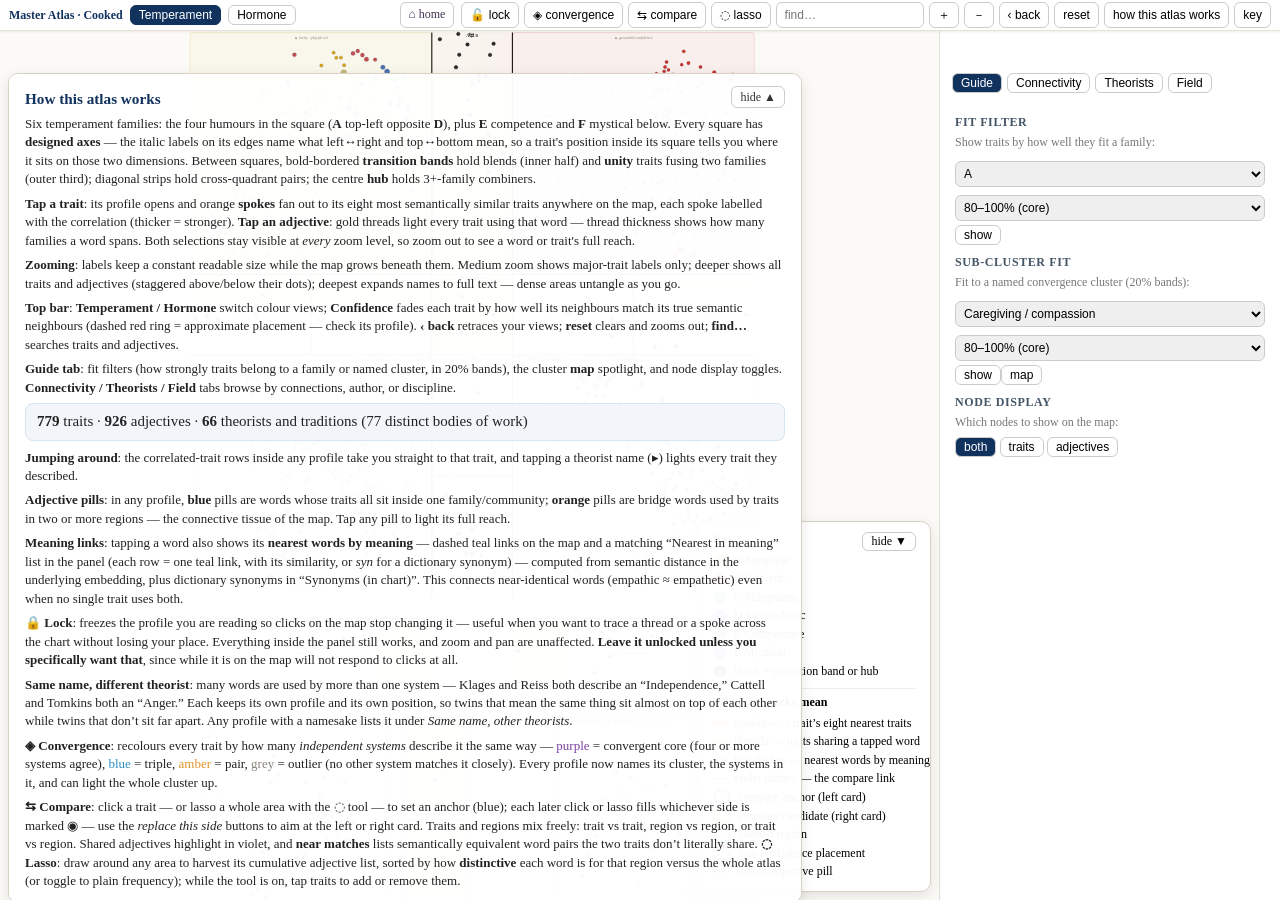
==== personality_atlas/cooked.html @ 8d234671 "Add files via upload" ====
<!DOCTYPE html><html><head><meta charset="utf-8"><meta name="viewport" content="width=device-width,initial-scale=1">
<title>Master Semantic Atlas — Cooked v5</title><style>
html,body{margin:0;height:100%;font-family:Georgia,serif;background:#fbfaf7;overflow:hidden}
#wrap{display:flex;height:100vh}
#map{flex:1;position:relative;cursor:grab;touch-action:none}#map.dragging{cursor:grabbing}
svg{width:100%;height:100%;display:block}
#panel{width:340px;background:#fff;border-left:1px solid #ddd;overflow-y:auto;font-size:13px}
#panel .pad{padding:12px 15px}
@media(max-width:760px){#wrap{flex-direction:column}#panel{width:auto;height:44vh;border-left:none;border-top:1px solid #ddd}}
h2{margin:.2em 0 .1em;font-size:17px;color:#12325e}.epi{font-style:italic;color:#666}
.sys{font-size:11px;color:#2a6;text-transform:uppercase;letter-spacing:.05em;cursor:pointer}.sys:hover{text-decoration:underline}
.cl{display:inline-block;font-size:11px;padding:1px 8px;border-radius:9px;color:#fff;margin:4px 0 6px}
h4{margin:10px 0 3px;font-size:12px;color:#456;text-transform:uppercase;letter-spacing:.05em}
p{margin:2px 0 6px;line-height:1.42;color:#222}
.adj{display:inline-block;margin:2px 3px 2px 0;padding:1px 8px;border:1px solid #cbd;border-radius:10px;font-size:12px;color:#12325e;cursor:pointer;background:#f4f5fa}
.adj.x{border-color:#c98a2a;background:#fbf1df;color:#8a5a12}
.hint{font-size:12px;color:#777;line-height:1.5}
.row{display:block;font-size:12.5px;color:#12325e;cursor:pointer;padding:2px 0;border-bottom:1px solid #f0f0f0}
.row:hover{background:#f6f7fb}.row .d{color:#999;font-size:11px}
#bar{position:absolute;top:0;left:0;right:0;height:30px;background:rgba(255,255,255,.9);border-bottom:1px solid #e6e2d8;
display:flex;align-items:center;gap:7px;padding:0 9px;font-size:12px;color:#43506a;z-index:8}
#bar b{color:#12325e}#bar button,.tab{border:1px solid #ccc;border-radius:6px;background:#fff;cursor:pointer;font-size:12px;padding:2px 8px}
#bar button.on{background:#12325e;color:#fff;border-color:#12325e}
#ctrl{margin-left:auto;display:flex;gap:5px}#ctrl input{padding:3px 8px;border:1px solid #ccc;border-radius:6px;font-size:12px;width:130px}
.tabs{display:flex;gap:5px;padding:8px 12px 0}.tab.on{background:#12325e;color:#fff}
#err{position:absolute;bottom:8px;left:8px;background:#fee;border:1px solid #c99;padding:6px;font:12px monospace;display:none;z-index:99}
.qtint{fill-opacity:.05}.qframe{fill:none;stroke-opacity:.4;stroke-width:1.4}
.bandtint{fill-opacity:.045}.divider{stroke:#111;stroke-width:4}
.hubframe{fill:#f2efe8;fill-opacity:.6;stroke:#111;stroke-width:2}
.qname{font-weight:bold;pointer-events:none;paint-order:stroke;stroke:#fbfaf7;stroke-width:5px;opacity:.92}
.bandlab{fill:#4a463d;font-weight:bold;pointer-events:none;paint-order:stroke;stroke:rgba(255,255,255,.8);stroke-width:4px}
.axlab{fill:#8b8477;pointer-events:none}
.tnode{cursor:pointer;stroke:#233;stroke-width:.5}.tnode.new{stroke:#0a9d8e;stroke-width:1.3}
.tnode.seam{stroke:#111;stroke-width:1.6}.tnode.hub{stroke:#111;stroke-width:2}
.tlabel{pointer-events:none;fill:#22304a;paint-order:stroke;stroke:rgba(255,255,255,.85);stroke-width:var(--hsw,3px);font-size:var(--lfs,9px)!important}
.anode{fill:#fff;stroke:#9aa4bb;stroke-width:.6}.anode.x{stroke:#c98a2a;fill:#fdf4e3}
.alabel{fill:#5a6274;paint-order:stroke;stroke:rgba(255,255,255,.9);stroke-width:var(--hsw,2.2px);font-size:var(--afs,8px)!important}
.thread{stroke:#8a93ab;stroke-opacity:.16;fill:none}
.dim{opacity:.05}.lit{stroke:#c0392b!important;stroke-width:2.2px!important}.litT{stroke:#c0392b!important;stroke-opacity:.85!important}
.tnode.lowconf{stroke:#cc2222!important;stroke-width:1.6;stroke-dasharray:2.5 1.6}
.lens{stroke:#b3541e;stroke-opacity:.75;fill:none}.lenslab{pointer-events:none;fill:#7a3a12;font-style:italic;paint-order:stroke;stroke:rgba(255,255,255,.9);stroke-width:3px}
.lit2{stroke:#b3541e!important;stroke-width:1.8px!important}
.axlab{fill:#8a7b68;font-style:italic;opacity:.85}
.tlabel.lensvis,.zl0 .tlabel.lensvis,.zl1 .tlabel.lensvis{display:block!important}
.zl0 .thread.litT,.zl1 .thread.litT,.zl2 .thread.litT{display:inline!important;stroke-width:2.2}
.zl0 .anode.lit,.zl1 .anode.lit,.zl2 .anode.lit{display:inline!important}
.alabel.lensvis,.zl0 .alabel.lensvis,.zl1 .alabel.lensvis,.zl2 .alabel.lensvis{display:inline!important}
.horm-blob{pointer-events:none}
.zl0 .tlabel,.zl0 .anode,.zl0 .alabel,.zl0 .thread{display:none}
.zl1 .anode,.zl1 .alabel,.zl1 .thread{display:none}.zl1 .tlabel{display:none}
.zl2 .anode,.zl2 .alabel,.zl2 .thread{display:none}.zl2 .tlabel.lp{display:none}
.zl3 .anode:not(.x),.zl3 .alabel{display:none}

#note{position:absolute;top:36px;left:8px;right:8px;max-width:620px;background:rgba(255,255,255,.97);border:1px solid #d8d2c4;border-radius:10px;padding:12px 16px;font-size:13px;line-height:1.5;color:#333;z-index:20;box-shadow:0 4px 14px rgba(0,0,0,.1)}
#note h3{margin:.1em 0 .3em;color:#12325e}#note.hidden,#key.hidden{display:none}
#note .close,#key .close{float:right;cursor:pointer;border:1px solid #ccc;border-radius:6px;padding:1px 8px;font-size:12px;background:#fff}
#key{position:absolute;bottom:8px;right:8px;background:rgba(255,255,255,.97);border:1px solid #d8d2c4;border-radius:10px;padding:10px 14px;font-size:12px;z-index:20;box-shadow:0 4px 14px rgba(0,0,0,.1);max-width:280px}
#key .k{display:flex;align-items:center;gap:6px;margin:2px 0}
#key .dot{width:11px;height:11px;border-radius:50%;display:inline-block;border:1px solid #333}
#keyBtn,#noteBtn{border:1px solid #ccc;border-radius:6px;background:#fff;cursor:pointer;font-size:12px;padding:2px 8px}
.corrbar{height:7px;border-radius:4px;background:linear-gradient(90deg,#c0392b,#e0a020);display:inline-block;vertical-align:middle;margin-right:5px}
.fitsel{width:100%;padding:4px;margin:4px 0;border:1px solid #ccc;border-radius:6px;font-size:12px}
.corr-row{font-size:12px;padding:2px 0;border-bottom:1px solid #f2f2f2;cursor:pointer}
.corr-row:hover{background:#f6f7fb}.corr-row .n{color:#c0392b;font-weight:bold}
.corr-row .sh{color:#888;font-size:11px}

/* --- compare + lasso extensions --- */
#panelL{width:300px;background:#fff;border-right:1px solid #ddd;overflow-y:auto;font-size:13px;display:none}
#panelL.on{display:block}
#plbody{padding:8px 12px}
.chead{display:flex;gap:6px;align-items:center;margin:6px 0}
.mini{border:1px solid #ccc;border-radius:6px;background:#fff;cursor:pointer;font-size:11px;padding:1px 7px}
.mini.on{background:#0a6ebd;color:#fff;border-color:#0a6ebd}
#cmpBtn.on,#lassoBtn.on{background:#0a6ebd;color:#fff}
#map.lassoing{cursor:crosshair}
.laspath{fill:rgba(10,157,142,.07);stroke:#0a9d8e;stroke-width:2;stroke-dasharray:6 4;vector-effect:non-scaling-stroke;pointer-events:none}
.cmpline{stroke:#8b5cf6;stroke-width:2;stroke-dasharray:2 3;vector-effect:non-scaling-stroke;pointer-events:none}
.cmplab{font-size:10px;fill:#6d28d9;paint-order:stroke;stroke:#fff;stroke-width:3px;pointer-events:none}
.oring{vector-effect:non-scaling-stroke;pointer-events:none}
.adj.cshare{background:#ede9fe;border-color:#8b5cf6}
.ccard{margin-bottom:10px}
.cmpstats{background:#f6f4ee;border:1px solid #e6e2d8;border-radius:8px;padding:6px 9px;margin:6px 0 10px;font-size:12.5px}
.regw{cursor:pointer;padding:2px 0;border-bottom:1px dotted #eee;font-size:12.5px}
.regw:hover{background:#f6f4ee}

.semline{stroke:#0a9d8e;stroke-width:1.6;stroke-dasharray:5 4;vector-effect:non-scaling-stroke;pointer-events:none}




.hchips{display:flex;flex-wrap:wrap;gap:4px;margin:4px 0}
.hchip{display:flex;align-items:center;gap:4px}
.hchip.on{background:#0a6ebd;color:#fff;border-color:#0a6ebd}
.klist{list-style:none;margin:4px 0 0;padding:0}
.klist li{display:flex;align-items:center;gap:7px;line-height:1.55;white-space:nowrap}
.kb{flex:0 0 14px;display:inline-block}
.kb.line{height:4px;border-radius:2px}
.kb.dash{height:0;border-top:2px dashed}
.kb.ring{width:12px;height:12px;border-radius:50%;border:2px solid}
.kb.ring.dashed{border-style:dashed}
.kb.fill{width:12px;height:12px;border-radius:50%}
#symkey,#convkey{margin-top:7px;border-top:1px solid #eee;padding-top:6px}
.sw{display:inline-block;width:16px;height:4px;border-radius:2px;vertical-align:middle;margin-right:3px}
.sw.dash{height:0;border-top:2px dashed;background:none}
.ringk{display:inline-block;width:11px;height:11px;border-radius:50%;border:2px solid;vertical-align:middle;margin-right:3px}
.backchip{display:block;margin:4px 0 8px}
.twinbox{background:#fffdf5;border:1px solid #efe6cc;border-radius:8px;padding:6px 9px;margin:8px 0}
.twinh{color:#8a6d1f;margin-top:0}
.twinrow{cursor:pointer}

body{display:flex;flex-direction:column;height:100vh;margin:0;overflow:hidden;box-sizing:border-box}
#bar{position:static!important;background:#fff!important;z-index:60;flex:0 0 auto;width:auto;order:-1;box-shadow:0 1px 3px rgba(0,0,0,.07)}
#wrap{flex:1 1 auto;height:auto!important;min-height:0}
#note{top:42px!important;max-height:calc(100vh - 96px);overflow-y:auto;overscroll-behavior:contain;z-index:120;max-width:760px!important;right:14px!important}
body.noteopen #wrap{overflow:hidden}
#zoomtip{margin-top:10px;padding:9px 12px;background:#fff6db;border:1px solid #e6d49a;border-radius:8px;font-size:17px;line-height:1.45}
#zoomtip b{font-size:18px}
 #panel{padding-top:34px!important}
#panelL{padding-top:34px!important}
@media (max-width:820px){#panel,#panelL{padding-top:6px!important}}
#viewC{display:none!important}
#lockBtn.on{background:#b8860b;color:#fff;border-color:#b8860b}
#map.locked{cursor:default}
.countline{background:#f2f6fa;border:1px solid #d8e4ee;border-radius:8px;padding:7px 11px;font-size:15px;margin:0 0 8px}
.secbadge{display:inline-block;background:#efe9dc;color:#6b5e42;border-radius:8px;font-size:10.5px;padding:0 6px}
.secrow{border-left:3px solid #c9bfa4;padding-left:7px}
.convh{color:#7b3fa0}
.convbox{background:#faf8fc;border:1px solid #ece4f2;border-radius:8px;padding:6px 9px;margin:8px 0}
.cvdot{display:inline-block;width:9px;height:9px;border-radius:50%;margin-right:5px;vertical-align:middle}
#convkey{margin-top:6px;border-top:1px solid #eee;padding-top:5px;line-height:1.7}
.tgtb.on{background:#0a6ebd;color:#fff;border-color:#0a6ebd}
@media (max-width:820px){
 #wrap{flex-direction:column;height:100dvh}
 #map{flex:1 1 52vh;min-height:46vh}
 #panel{width:auto;border-left:0;border-top:1px solid #ddd;flex:0 0 auto;max-height:44vh}
 #panelL{width:auto;border-right:0;border-bottom:1px solid #ddd;max-height:32vh;order:-1}
 #bar{flex-wrap:wrap;height:auto;padding:2px 4px;gap:2px}
 #bar button,#bar input{font-size:11px;padding:1px 5px}
 #note{max-width:none;right:8px;max-height:52vh;overflow-y:auto}
 #key{left:8px;right:8px;bottom:4px;font-size:11px}
 .adj{font-size:13px;padding:3px 9px}
 .row,.regw,.semrow,.corr-row{padding-top:4px;padding-bottom:4px}
}
.semh{color:#067a6e}
.semrow{display:flex;align-items:center;gap:5px}
.semdash{display:inline-block;width:14px;border-top:2px dashed #0a9d8e}
.synb{display:inline-block;background:#e0f2f0;color:#067a6e;border-radius:6px;font-size:10px;padding:0 5px}
.semlab{font-size:9px;fill:#067a6e;paint-order:stroke;stroke:#fff;stroke-width:3px;pointer-events:none}
.adj.nm{padding:0 5px;font-size:11px}
.cbadge{display:inline-block;background:#0a9d8e;color:#fff;border-radius:8px;font-size:10.5px;padding:0 6px;margin-left:3px}
#homeBtn{display:inline-flex;align-items:center;text-decoration:none;border:1px solid #ccc;border-radius:6px;background:#fff;color:#435;font-size:12px;padding:2px 8px;line-height:1.6;margin-right:2px}
#homeBtn:hover{background:#eef2f8;border-color:#9bb}
</style></head><body><div id="bar"><b>Master Atlas · Cooked</b>
 <button id="viewT" class="on">Temperament</button><button id="viewH">Hormone</button><button id="viewC" title="fade traits by placement confidence">Confidence</button>
 <span id="ctrl"><a id="homeBtn" href="index.html" title="back to the atlas start page">&#8962; home</a><button id="lockBtn" title="lock this profile — map clicks stop changing it, so you can trace lines freely">&#128275; lock</button><button id="convBtn" title="colour every trait by whether other systems converge on it">◈ convergence</button><button id="cmpBtn" title="anchor one trait on the left, cycle candidates on the right">⇆ compare</button><button id="lassoBtn" title="draw around an area to harvest its adjectives">◌ lasso</button><input id="q" placeholder="find…"><button id="zin">＋</button><button id="zout">－</button><button id="back">‹ back</button><button id="rst">reset</button> <button id="noteBtn">how this atlas works</button> <button id="keyBtn">key</button></span></div><div id="wrap"><div id="panelL"><div id="plbody"></div></div>
<div id="map"><svg id="svg"></svg>
<div id="note"><span class="close" id="noteClose">hide ▲</span><h3>How this atlas works</h3><p>Six temperament families: the four humours in the square (<b>A</b> top-left opposite <b>D</b>), plus <b>E</b> competence and <b>F</b> mystical below. Every square has <b>designed axes</b> — the italic labels on its edges name what left↔right and top↔bottom mean, so a trait&#39;s position inside its square tells you where it sits on those two dimensions. Between squares, bold-bordered <b>transition bands</b> hold blends (inner half) and <b>unity</b> traits fusing two families (outer third); diagonal strips hold cross-quadrant pairs; the centre <b>hub</b> holds 3+-family combiners.</p><p><b>Tap a trait</b>: its profile opens and orange <b>spokes</b> fan out to its eight most semantically similar traits anywhere on the map, each spoke labelled with the correlation (thicker = stronger). <b>Tap an adjective</b>: gold threads light every trait using that word — thread thickness shows how many families a word spans. Both selections stay visible at <i>every</i> zoom level, so zoom out to see a word or trait&#39;s full reach.</p><p><b>Zooming</b>: labels keep a constant readable size while the map grows beneath them. Medium zoom shows major-trait labels only; deeper shows all traits and adjectives (staggered above/below their dots); deepest expands names to full text — dense areas untangle as you go.</p><p><b>Top bar</b>: <b>Temperament / Hormone</b> switch colour views; <b>Confidence</b> fades each trait by how well its neighbours match its true semantic neighbours (dashed red ring = approximate placement — check its profile). <b>‹ back</b> retraces your views; <b>reset</b> clears and zooms out; <b>find…</b> searches traits and adjectives.</p><p><b>Guide tab</b>: fit filters (how strongly traits belong to a family or named cluster, in 20% bands), the cluster <b>map</b> spotlight, and node display toggles. <b>Connectivity / Theorists / Field</b> tabs browse by connections, author, or discipline.</p><p id="atlascount" class="countline"></p><p><b>Jumping around</b>: the correlated-trait rows inside any profile take you straight to that trait, and tapping a theorist name (&#9656;) lights every trait they described.</p><p><b>Adjective pills</b>: in any profile, <b>blue</b> pills are words whose traits all sit inside one family/community; <b>orange</b> pills are bridge words used by traits in two or more regions — the connective tissue of the map. Tap any pill to light its full reach.</p><p><b>Meaning links</b>: tapping a word also shows its <b>nearest words by meaning</b> — dashed teal links on the map and a matching &#8220;Nearest in meaning&#8221; list in the panel (each row = one teal link, with its similarity, or <i>syn</i> for a dictionary synonym) — computed from semantic distance in the underlying embedding, plus dictionary synonyms in &#8220;Synonyms (in chart)&#8221;. This connects near-identical words (empathic &#8776; empathetic) even when no single trait uses both.</p><p><b>&#128274; Lock</b>: freezes the profile you are reading so clicks on the map stop changing it &#8212; useful when you want to trace a thread or a spoke across the chart without losing your place. Everything inside the panel still works, and zoom and pan are unaffected. <b>Leave it unlocked unless you specifically want that</b>, since while it is on the map will not respond to clicks at all.</p><p><b>Same name, different theorist</b>: many words are used by more than one system &#8212; Klages and Reiss both describe an &#8220;Independence,&#8221; Cattell and Tomkins both an &#8220;Anger.&#8221; Each keeps its own profile and its own position, so twins that mean the same thing sit almost on top of each other while twins that don&#8217;t sit far apart. Any profile with a namesake lists it under <i>Same name, other theorists</i>.</p><p><b>&#9672; Convergence</b>: recolours every trait by how many <i>independent systems</i> describe it the same way &#8212; <span style="color:#7b3fa0">purple</span> = convergent core (four or more systems agree), <span style="color:#2a8fbd">blue</span> = triple, <span style="color:#e0952a">amber</span> = pair, <span style="color:#8a857c">grey</span> = outlier (no other system matches it closely). Every profile now names its cluster, the systems in it, and can light the whole cluster up.</p><p><b>&#8646; Compare</b>: click a trait &#8212; or lasso a whole area with the &#9676; tool &#8212; to set an anchor (blue); each later click or lasso fills whichever side is marked &#9673; &#8212; use the <i>replace this side</i> buttons to aim at the left or right card. Traits and regions mix freely: trait vs trait, region vs region, or trait vs region. Shared adjectives highlight in violet, and <b>near matches</b> lists semantically equivalent word pairs the two traits don&#8217;t literally share. <b>&#9676; Lasso</b>: draw around any area to harvest its cumulative adjective list, sorted by how <b>distinctive</b> each word is for that region versus the whole atlas (or toggle to plain frequency); while the tool is on, tap traits to add or remove them.</p><p><b>Reading a square&#8217;s axes</b>: the italic edge labels are that family&#8217;s two designed dimensions &#8212; in B, for instance, further right = more dominant, further down = more image-hungry.</p><div id="zoomtip"><b>Text too small?</b> Use your browser’s own zoom — <b>View › Zoom In</b> (or Ctrl/⌘ and +) — until everything is a size you can read comfortably. The whole atlas scales with it.</div></div><div id="key"><span class="close" id="keyClose">hide ▼</span><b>Key</b><ul class="klist"><li><span class="kb fill" style="background:#D9A521"></span>A Sanguine</li><li><span class="kb fill" style="background:#CC3333"></span>B Choleric</li><li><span class="kb fill" style="background:#4F9E7F"></span>C Phlegmatic</li><li><span class="kb fill" style="background:#3E6DB5"></span>D Melancholic</li><li><span class="kb fill" style="background:#7A7A88"></span>E Competence</li><li><span class="kb fill" style="background:#8E5FBF"></span>F Mystical</li><li><span class="kb fill" style="background:#2b2b2b"></span>black = transition band or hub</li></ul><div id="convkey" style="display:none"><b>Convergence view</b><ul class="klist">
<li><span class="kb fill" style="background:#7b3fa0"></span>convergent core &#8212; four or more systems agree</li>
<li><span class="kb fill" style="background:#2a8fbd"></span>triple &#8212; three systems</li>
<li><span class="kb fill" style="background:#e0952a"></span>pair &#8212; two systems</li>
<li><span class="kb fill" style="background:#b0aca4"></span>outlier &#8212; no cross-system match</li>
</ul></div><div id="symkey"><b>What the marks mean</b><ul class="klist">
<li><span class="kb line" style="background:#e08a2e"></span>spokes &#8212; a trait&#8217;s eight nearest traits</li>
<li><span class="kb line" style="background:#c9a227"></span>threads &#8212; traits sharing a tapped word</li>
<li><span class="kb dash" style="border-color:#0a9d8e"></span>teal dashes &#8212; nearest words by meaning</li>
<li><span class="kb dash" style="border-color:#8b5cf6"></span>violet dashes &#8212; the compare link</li>
<li><span class="kb ring" style="border-color:#0a6ebd"></span>compare anchor (left card)</li>
<li><span class="kb ring" style="border-color:#d97706"></span>compare candidate (right card)</li>
<li><span class="kb ring" style="border-color:#0a9d8e"></span>lassoed region</li>
<li><span class="kb ring dashed" style="border-color:#c0392b"></span>low-confidence placement</li>
<li><span class="kb fill" style="background:#ede9fe;border:1px solid #8b5cf6"></span>shared adjective pill</li>
</ul></div></div>
<div id="err"></div></div>
<div id="panel"><div class="tabs">
 <button class="tab on" data-t="info">Guide</button><button class="tab" data-t="conn">Connectivity</button><button class="tab" data-t="theo">Theorists</button><button class="tab" data-t="field">Field</button></div>
<div id="pbody" class="pad"></div></div></div>
<script>
window.addEventListener('error',e=>{var d=document.getElementById('err');d.style.display='block';d.textContent='Error: '+e.message;});
const DATA={"traits":[{"id":0,"q":"A","color":"#4C72B0","name":"Fire Element","system":"Chinese Medicine","epithet":"The Inspirer / Connector","cluster":"Sociability","x":-305.8,"y":-783.9,"r":9.1,"adjectives":["charismatic","joyful","expressive","enthusiastic","sociable","playful","dramatic","warm","extroverted","excitable"],"definition":"Fire corresponds to joy, connection, and communication. Fire types thrive on relationships, charisma, and enthusiasm. Their challenge is to sustain balance, avoiding burnout, restlessness, or shallow excitability.","motivation":"To create joy, connection, and excitement through emotional warmth and expression.","behaviors":"Storytelling, entertaining, seeking fun, pursuing romance, networking, energizing groups, craving emotional intensity.","strengths":"Charisma, communication, vitality, inspiration, sociability.","downsides":"Impulsiveness, restlessness, superficiality, drama-seeking.","developmental":"Permanence: A strong temperamental tendency, often reinforced in social or communal roles. — Balance comes from cultivating steadiness and depth. A healthy Fire type becomes a radiant inspirer who warms and connects others without burning out. Earth Element — The Nurturer / Stabilizer","phrases":["Lights up the room","Thrives on connection","Lives for joy and passion","Seeks excitement and play","Radiates warmth and energy","Communicates with flair"],"role":"family","_k":"fireelement","horm":"Dopamine","hcol":"#E0A020","deg":187,"conf":58,"cv":"out","cvc":-1,"permanence":"A strong temperamental tendency, often reinforced in social or communal roles.","origins":"Balance comes from cultivating steadiness and depth. A healthy Fire type becomes a radiant inspirer who warms and connects others without burning out."},{"id":1,"q":"A","color":"#4C72B0","name":"Pyknic Type","system":"Kretschmer’s Constitutional Psychology","epithet":"","cluster":"Sociability","x":-268.9,"y":-796.5,"r":7.3,"adjectives":["sociable","warm","talkative","lively","cheerful","generous","convivial","emotionally expressive","approachable","enthusiastic"],"definition":"Stocky, rounded physique correlated with sociable and emotionally expressive temperament.","motivation":"Belonging and shared enjoyment.","behaviors":"Gregarious social life, storytelling, expressive gestures, warmth in groups.","strengths":"Strengths: Charisma, emotional warmth, adaptability. Downsides: Vulnerable to cyclothymia or manic-depressive tendencies.","downsides":"","developmental":"Permanence: Stable, with cyclical mood tendencies.","phrases":["Enjoys company and laughter","Forms bonds easily","Seeks pleasure in interaction","Responds warmly to others","Openly expresses emotions."],"role":"family","_k":"pyknictype","horm":"Dopamine","hcol":"#E0A020","deg":171,"conf":75,"cv":"core","cvc":5,"permanence":"Stable, with cyclical mood tendencies.","origins":"Correlated by Kretschmer with endomorphic build and “cyclothymic” temperament."},{"id":2,"q":"A","color":"#4C72B0","name":"General Activity","system":"The Guilford–Zimmerman Temperament Survey (GZTS)","epithet":"","cluster":"Sociability","x":-460.7,"y":-658.0,"r":11.5,"adjectives":["energetic","lively","vigorous","restless","active","dynamic","tireless","excitable","industrious","busy \\"],"definition":"Overall energy level and tendency toward vigorous action.","motivation":"Sustain engagement and stimulation through activity.","behaviors":"Fast walking, preference for busy schedules, dislike of inactivity.","strengths":"Strengths: Productivity, vitality. Downsides: Impatience, overextension.","downsides":"","developmental":"Permanence: Temperamental, highly stable across life.","phrases":["Always on the move","Thrives on high activity","Prefers doing over idling","Feels restless at rest."],"role":"family","_k":"generalactivity","horm":"Dopamine","hcol":"#E0A020","deg":149,"conf":50,"cv":"core","cvc":5,"permanence":"Temperamental, highly stable across life."},{"id":3,"q":"A","color":"#4C72B0","name":"Sociability","system":"The Guilford–Zimmerman Temperament Survey (GZTS)","epithet":"","cluster":"Sociability","x":-220.0,"y":-636.8,"r":6.5,"adjectives":["sociable","gregarious","outgoing","friendly","talkative","extroverted","warm","companionable","approachable","open"],"definition":"Preference for social interaction, company, and companionship.","motivation":"Connection and stimulation from others.","behaviors":"Large friend networks, frequent group activities.","strengths":"Strengths: Popularity, ease of connection. Downsides: Over-dependence on company, distractibility.","downsides":"","developmental":"Permanence: Stable; tracks closely to modern Extraversion.","phrases":["Seeks companionship","Enjoys meeting people","Energized by groups."],"role":"family","_k":"sociability","horm":"Dopamine","hcol":"#E0A020","deg":137,"conf":58,"cv":"core","cvc":5,"permanence":"Stable; tracks closely to modern Extraversion."},{"id":4,"q":"A","color":"#4C72B0","name":"Liveliness (Factor F)","system":"Cattell’s 16PF","epithet":"","cluster":"Sociability","x":-316.3,"y":-904.7,"r":9.6,"adjectives":["lively","cheerful","animated","expressive","fun-loving","sociable","enthusiastic","talkative","spontaneous","playful"],"definition":"Spontaneity and cheerfulness versus seriousness and restraint.","motivation":"Seek joy and excitement (high) vs. maintain order and caution (low).","behaviors":"High → jokes, laughter, light atmosphere; Low → focus on tasks, somber tone.","strengths":"High → positivity, energy; Low → reliability, depth, but risk of stiffness.","downsides":"","developmental":"","phrases":"“Radiates playful energy” vs. “Keeps tone serious.”","role":"family","_k":"livelinessfactorf","horm":"Dopamine","hcol":"#E0A020","deg":204,"conf":92,"cv":"core","cvc":5,"permanence":"Relatively stable, maps to Extraversion.","origins":"Early temperament, reinforcement of expressiveness vs. seriousness."},{"id":5,"q":"A","color":"#4C72B0","name":"Activity / General energy level","system":"Cattell’s “style of emotional response”","epithet":"","cluster":"Sociability","x":-606.1,"y":-587.7,"r":10.8,"adjectives":["energetic","vigorous","restless","active","busy","fast‑paced","driven","hyperactive","zestful","kinetic"],"definition":"","motivation":"","behaviors":"","strengths":"","downsides":"","developmental":"","phrases":[],"role":"family","_k":"activitygeneralenergylevel","horm":"Dopamine","hcol":"#E0A020","deg":105,"conf":0,"cv":"core","cvc":5},{"id":6,"q":"A","color":"#4C72B0","name":"Sociability / Warmth / Extraversion","system":"Cattell’s “style of emotional response”","epithet":"","cluster":"Sociability","x":-226.1,"y":-465.2,"r":6.6,"adjectives":["sociable","warm","outgoing","gregarious","affiliative","approachable","talkative","expressive","convivial","friendly"],"definition":"","motivation":"","behaviors":"","strengths":"","downsides":"","developmental":"","phrases":[],"role":"family","_k":"sociabilitywarmthextraversion","horm":"Dopamine","hcol":"#E0A020","deg":158,"conf":42,"cv":"core","cvc":5},{"id":7,"q":"A","color":"#4C72B0","name":"Expressed Inclusion","system":"Will Schutz and the FIRO-B (1958)","epithet":"","cluster":"Sociability","x":-232.3,"y":-624.5,"r":6.1,"adjectives":["outgoing","sociable","inviting","gregarious","welcoming","inclusive","participatory","engaging","warm","visible"],"definition":"The degree to which a person actively seeks to include others in activities and interactions.","motivation":"Build belonging (high) vs. preserve autonomy (low).","behaviors":"Organizing social gatherings, inviting colleagues, introducing people (high) vs. working alone, limiting interaction (low).","strengths":"High → community-building; Low → independence, but risk of isolation.","downsides":"","developmental":"","phrases":"“Brings others into activities” vs. “Prefers to go it alone.”","role":"family","_k":"expressedinclusion","horm":"Dopamine","hcol":"#E0A020","deg":103,"conf":58,"cv":"core","cvc":5},{"id":8,"q":"A","color":"#4C72B0","name":"Vitality","system":"Ludwig Klages – Individual Traits","epithet":"","cluster":"Sociability","x":-485.1,"y":-714.9,"r":10.9,"adjectives":["energetic","vigorous","lively","spirited","robust","dynamic","zestful","strong","hardy","animated"],"definition":"","motivation":"","behaviors":"","strengths":"","downsides":"","developmental":"","phrases":"brims with life • sustains physical energy • radiates robust health • moves with verve • exudes spirited enthusiasm • thrives on activity","role":"family","_k":"vitality","horm":"Dopamine","hcol":"#E0A020","deg":112,"conf":42,"cv":"core","cvc":5},{"id":9,"q":"A","color":"#4C72B0","name":"Pure Sanguine Type","system":"Klages — Sanguine Type Profiles","epithet":"","cluster":"Sociability","x":-287.4,"y":-869.7,"r":8.8,"adjectives":["lively","sociable","cheerful","quick","adaptable","optimistic","friendly","energetic","warm","spontaneous"],"definition":"","motivation":"","behaviors":"","strengths":"","downsides":"","developmental":"","phrases":"thrives in company • quick to form bonds • maintains light mood • adapts easily to change • enjoys lively surroundings • exudes warmth and charm • smiles and greets freely","role":"family","_k":"puresanguinetype","horm":"Dopamine","hcol":"#E0A020","deg":232,"conf":75,"cv":"core","cvc":5},{"id":10,"q":"A","color":"#4C72B0","name":"Enjoyment–Joy Style","system":"Tomkins, Izard, and Affect Theory (1960s–70s)","epithet":"","cluster":"Sociability","x":-332.1,"y":-920.5,"r":8.3,"adjectives":["cheerful","playful","exuberant","light-hearted","optimistic","fun-loving","enthusiastic","sociable","affectionate","radiant"],"definition":"Personality centered on play, pleasure, and laughter.","motivation":"Maximize positive affect, seek pleasure.","behaviors":"Frequent joking, smiling, playful interactions.","strengths":"Strengths: Builds bonds, resilience. Downsides: Avoidance of seriousness or responsibility.","downsides":"","developmental":"Permanence: Relatively stable; aligns with Extraversion.","phrases":["Seeks joy in life","Turns tasks into play","Spreads cheerfulness."],"role":"family","_k":"enjoymentjoystyle","horm":"Dopamine","hcol":"#E0A020","deg":138,"conf":92,"cv":"core","cvc":5,"permanence":"Relatively stable; aligns with Extraversion."},{"id":11,"q":"A","color":"#4C72B0","name":"Social Contact","system":"Steven Reiss and the 16 Basic Desires (1990s–2000s)","epithet":"","cluster":"Sociability","x":-256.8,"y":-888.1,"r":8.6,"adjectives":["sociable","outgoing","playful","lively","cheerful","gregarious","extroverted","friendly","enthusiastic","fun-loving"],"definition":"The need for companionship, fun, and social interaction.","motivation":"Build bonds, share experiences, and gain belonging through group activity.","behaviors":"Joining clubs, seeking group outings, preferring shared experiences, craving company.","strengths":"Bonding, charisma, teamwork.","downsides":"Dependency, fear of solitude, overindulgence in distraction. Developmental Origins: Reinforced by peer validation and cultural value of sociability. 10. Family","developmental":"Permanence: Temperamental; often stable across life.","phrases":["Thrives on social connection","Seeks joy with others","Avoids isolation."],"role":"family","_k":"socialcontact","horm":"Dopamine","hcol":"#E0A020","deg":169,"conf":83,"cv":"core","cvc":5,"permanence":"Temperamental; often stable across life.","origins":"Reinforced by peer validation and cultural value of sociability."},{"id":12,"q":"A","color":"#4C72B0","name":"Physical Exercise (Activity)","system":"Steven Reiss and the 16 Basic Desires (1990s–2000s)","epithet":"","cluster":"Sociability","x":-513.9,"y":-703.4,"r":10.3,"adjectives":["energetic","athletic","active","restless","hardy","resilient","lively","strong","fit","kinetic"],"definition":"The need for movement, exertion, and physical vitality.","motivation":"Maintain health, express energy, feel alive through action.","behaviors":"Exercising, sports, physical hobbies, restlessness in sedentary settings.","strengths":"Vitality, health, discipline.","downsides":"Restlessness, compulsive exercise, neglect of stillness. Developmental Origins: Early reinforcement of activity, cultural emphasis on fitness, genetic predispositions toward energy levels. 16. Tranquility (Safety / Peace of Mind)","developmental":"Permanence: Long-term motivational difference; overlaps with activity-level facets in temperament.","phrases":["Needs to stay active","Finds life in motion","Seeks energy through exertion."],"role":"family","_k":"physicalexerciseactivity","horm":"Dopamine","hcol":"#E0A020","deg":152,"conf":33,"cv":"core","cvc":5,"permanence":"Long-term motivational difference; overlaps with activity-level facets in temperament.","origins":"Early reinforcement of activity, cultural emphasis on fitness, genetic predispositions toward energy levels."},{"id":13,"q":"A","color":"#4C72B0","name":"YELLOW — Fun / Enthusiasm","system":"Taylor Hartman's The People Code (1998)","epithet":"Fun / Enthusiasm","cluster":"Sociability","x":-685.8,"y":-863.5,"r":9.5,"adjectives":["upbeat","spontaneous","playful","expressive","optimistic","engaging","persuasive","imaginative","lively","distractible"],"definition":"Social, high-energy temperament that seeks enjoyment, variety, and shared positive experiences.","motivation":"Fun —stimulation, novelty, and shared joie de vivre.","behaviors":"Storytelling; quick social bonding; brainstorming; impulsive plans; turns tasks into games.","strengths":"Morale booster, creativity, fast rapport, resilience, adaptability.","downsides":"Follow-through gaps, impulsiveness, overcommitment, avoidance of heavy emotions. Developmental Origins: Encouraged where spontaneity, humor, and social charm were rewarded. The People Code — Mixed / Secondary Blends (Long-Form DPs) In practice, many people report a primary color with a strong secondary. These blends shape how the core motive is pursued. 5) RED-BLUE — The Principled Driver","developmental":"Permanence: Temperament-level; steady appetite for stimulation.","phrases":["Energizes the room","Chases novelty and fun","Sells with enthusiasm."],"role":"family","_k":"yellowfunenthusiasm","horm":"Dopamine","hcol":"#E0A020","deg":200,"conf":17,"cv":"out","cvc":-1,"permanence":"Temperament-level; steady appetite for stimulation.","origins":"Encouraged where spontaneity, humor, and social charm were rewarded."},{"id":14,"q":"A","color":"#4C72B0","name":"Woo (Winning Others Over)","system":"CliftonStrengths / StrengthsFinder (Gallup) (2001)","epithet":"","cluster":"Sociability","x":-275.3,"y":-777.4,"r":8.8,"adjectives":["charming","sociable","persuasive","engaging","friendly","lively","approachable","influential","energetic","extroverted"],"definition":"Social talent for initiating connections and charming others into relationships.","motivation":"To expand influence and gain energy through new social bonds.","behaviors":"Mingling easily, networking, energizing rooms, breaking the ice.","strengths":"Relationship building, social reach, influence.","downsides":"May lack depth, spreads attention too thin.","developmental":"Permanence: Stable interpersonal orientation. — Encouraged in families/cultures rewarding charisma and extroversion. FF. VIA Character Strengths (Peterson & Seligman, 2004) The VIA Classification of Character Strengths was introduced in 2004 by psychologists Christopher Peterson and Martin Seligman as the cornerstone of the emerging positive psychology movement. Rather than focusing on pathology or deficits (as in the DSM), their goal was to create a “Manual of the Sanities — a taxonomy of universally valued human strengths that foster well-being, resilience, and meaning. Through cross-cultural research, literature surveys, and consultation with philosophers, theologians, and psychologists, Peterson and Seligman identified 24 character strengths organized under six core virtues (Wisdom, Courage, Humanity, Justice, Temperance, and Transcendence). Examples include Curiosity and Creativity (Wisdom), Bravery and Perseverance (Courage), Kindness and Love (Humanity), Fairness and Leadership (Justice), Forgiveness and Self-Regulation (Temperance), and Gratitude, Humor, and Spirituality (Transcendence). Unlike trait models such as the Big Five or 16PF, VIA strengths are explicitly moral and developmental. They describe not just how people differ, but also what cultures across history have valued as expressions of human flourishing. The VIA system is normative rather than neutral: each strength is framed as inherently positive, with maladaptive extremes (e.g., too much caution becomes rigidity, too much humor becomes triviality) but no “bad” traits in themselves. The VIA framework has become foundational in positive psychology interventions, such as strengths-based coaching, education, therapy, and well-being programs. Research has shown that consciously identifying and practicing one “signature strengths” can increase happiness, engagement, and resilience. Historically, VIA represents a turning point: where much of 20th-century psychology focused on disorders and dysfunction, Peterson and Seligman provided a scientific language for virtues, drawing equally from psychology, philosophy, and world spiritual traditions. Today, the VIA Institute on Character maintains and updates the assessment, keeping it central to both research and applied positive psychology. 1. Creativity (Originality)","phrases":["Wins others quickly","Energizes new relationships","Enjoys meeting strangers."],"role":"family","_k":"woowinningothersover","horm":"Dopamine","hcol":"#E0A020","deg":174,"conf":67,"cv":"core","cvc":5,"permanence":"Stable interpersonal orientation.","origins":"Encouraged in families/cultures rewarding charisma and extroversion."},{"id":15,"q":"A","color":"#4C72B0","name":"Enthusiasm (Extraversion Subscale)","system":"Colin DeYoung – Big Five Aspect Scales (BFAS) (2007)","epithet":"","cluster":"Sociability","x":-281.3,"y":-845.2,"r":7.3,"adjectives":["friendly","cheerful","affectionate","lively","playful","warm","expressive","talkative","charming","supportive"],"definition":"Expressive warmth, sociability, and tendency to bond easily with others.","motivation":"To build social bonds and spread positive affect.","behaviors":"Laughing easily, affectionate gestures, starting conversations, forming friendships quickly.","strengths":"Builds trust and belonging, energizes groups, inclusive.","downsides":"Can be needy for approval, attention-seeking, overly reliant on social validation.","developmental":"Permanence: Temperament-based; remains consistent across lifespan. — Reinforced in family or cultural contexts where friendliness and sociability are praised. Low Enthusiasm","phrases":["Radiates positive energy","Connects socially with ease","Enjoys emotional closeness."],"role":"family","_k":"enthusiasmextraversionsubscale","horm":"Dopamine","hcol":"#E0A020","deg":238,"conf":75,"cv":"core","cvc":5},{"id":16,"q":"A","color":"#4C72B0","name":"Extraversion – Gregariousness","system":"Costa & McCrae – NEO-PI-R / NEO-PI-3 Facets (1985 / 2010 update)","epithet":"","cluster":"Sociability","x":-238.4,"y":-765.5,"r":8.4,"adjectives":["social","outgoing","lively","talkative","friendly","energetic","extroverted","inclusive","popular","interactive"],"definition":"Enjoys groups, crowds, and constant company.","motivation":"To gain stimulation and connection from groups.","behaviors":"Parties, large social circles, networking.","strengths":"Networking, sociability.","downsides":"Avoids solitude, superficiality.","developmental":"Permanence: Stable extraversion trait. — Reinforced in socially vibrant environments. Low Gregariousness (Solitude Preference)","phrases":["Loves being with people","Seeks social excitement","Thrives in crowds."],"role":"family","_k":"extraversiongregariousness","horm":"Dopamine","hcol":"#E0A020","deg":139,"conf":100,"cv":"core","cvc":5},{"id":17,"q":"A","color":"#4C72B0","name":"Extraversion – Activity","system":"Costa & McCrae – NEO-PI-R / NEO-PI-3 Facets (1985 / 2010 update)","epithet":"","cluster":"Sociability","x":-500.4,"y":-652.4,"r":11.2,"adjectives":["energetic","lively","restless","driven","fast-paced","vigorous","industrious","busy","tireless","dynamic"],"definition":"Energetic, busy, thrives on movement and work.","motivation":"To maintain stimulation and productivity.","behaviors":"Multitasking, constant motion, high scheduling.","strengths":"Productivity, energy.","downsides":"Burnout, restlessness.","developmental":"Permanence: Stable; linked to temperament. — Encouraged in busy, achievement-oriented households. Low Activity (Leisurely Pace)","phrases":["Always on the go","Thrives on busyness","Seeks stimulation constantly."],"role":"family","_k":"extraversionactivity","horm":"Dopamine","hcol":"#E0A020","deg":154,"conf":25,"cv":"core","cvc":5},{"id":18,"q":"A","color":"#4C72B0","name":"Extraversion — Sociability","system":"The HEXACO Model of Personality","epithet":"Sociability","cluster":"Sociability","x":-244.5,"y":-734.8,"r":8.6,"adjectives":["sociable","outgoing","friendly","lively","talkative","extroverted","engaging","interactive","energetic","open"],"definition":"Enjoys frequent social interaction and group settings.","motivation":"To gain stimulation and belonging through interaction.","behaviors":"Frequent social plans, big friend groups, networking.","strengths":"Connection, energy, support networks.","downsides":"Superficiality, avoidance of solitude. Low Sociability (Solitude Preference)","developmental":"Permanence: Stable social facet.","phrases":["Seeks social contact","Thrives in company","Enjoys group activities."],"role":"family","_k":"extraversionsociability","horm":"Dopamine","hcol":"#E0A020","deg":173,"conf":92,"cv":"core","cvc":5},{"id":19,"q":"A","color":"#4C72B0","name":"Extraversion — Liveliness","system":"The HEXACO Model of Personality","epithet":"Liveliness","cluster":"Sociability","x":-410.0,"y":-857.4,"r":10.3,"adjectives":["lively","vibrant","enthusiastic","energetic","animated","cheerful","optimistic","playful","expressive","spirited"],"definition":"Energetic, cheerful, enthusiastic in social interactions.","motivation":"To spread joy and connection.","behaviors":"Laughing, storytelling, expressive gestures.","strengths":"Uplifts groups, enthusiasm.","downsides":"Overbearing, shallow positivity. Low Liveliness (Reserved Calmness)","developmental":"Permanence: Stable extraverted energy facet.","phrases":["Radiates energy socially","Cheerful presence in groups","Highly animated style."],"role":"family","_k":"extraversionliveliness","horm":"Dopamine","hcol":"#E0A020","deg":205,"conf":50,"cv":"core","cvc":5},{"id":20,"q":"A","color":"#4C72B0","name":"Vitality / Energy","system":"South African Personality Inventory (SAPI)","epithet":"","cluster":"Sociability","x":-434.5,"y":-747.1,"r":11.3,"adjectives":["energetic","lively","enthusiastic","spirited","vigorous","driven","optimistic","animated","dynamic","vibrant"],"definition":"Expressing liveliness, enthusiasm, and zest in activity, relationships, and work.","motivation":"To engage fully with life and contribute energy to the community.","behaviors":"Speaking energetically, working with drive, active social engagement.","strengths":"Strengths: Inspires others, overcomes obstacles. Downsides: Restless, impulsive, prone to burnout.","downsides":"","developmental":"Permanence: Primarily temperament-based (biological arousal), shaped by cultural emphasis on “life force.","phrases":["Full of life","Quick to act","Brings energy to group","Always moving forward","Zest for living."],"role":"family","_k":"vitalityenergy","horm":"Dopamine","hcol":"#E0A020","deg":168,"conf":58,"cv":"core","cvc":5,"permanence":"Primarily temperament-based (biological arousal), shaped by cultural emphasis on “life force.”","origins":"Tied to African concepts of vital force; reinforced by cultures valuing spirited social participation."},{"id":21,"q":"A","color":"#4C72B0","name":"The Stimulator","system":"Marcus Buckingham's StandOut","epithet":"","cluster":"Sociability","x":-358.3,"y":-883.7,"r":10.3,"adjectives":["lively","vibrant","motivating","entertaining","playful","charismatic","enthusiastic","spontaneous","engaging","dynamic"],"definition":"Brings energy, excitement, and inspiration to others; thrives on sparking enthusiasm and engagement.","motivation":"To motivate and energize others toward action and joy.","behaviors":"Rallying teams, celebrating wins, turning dull tasks into engaging ones, performing for attention.","strengths":"Boosts morale, energizes groups, inspires action.","downsides":"Can be superficial, distractible, or dependent on audience.","developmental":"Permanence: Stable style; situationally amplified in groups. — Healthy Stimulators channel energy into constructive motivation; shadow Stimulators stir drama or perform without depth. 9. The Teacher","phrases":["Creates contagious energy","Keeps spirits lifted","Inspires with excitement","Injects life into work","Thrives in lively settings."],"role":"family","_k":"thestimulator","horm":"Dopamine","hcol":"#E0A020","deg":139,"conf":50,"cv":"core","cvc":5,"permanence":"Stable style; situationally amplified in groups.","origins":"Healthy Stimulators channel energy into constructive motivation; shadow Stimulators stir drama or perform without depth."},{"id":22,"q":"A","color":"#4C72B0","name":"Zest","system":"Peterson & Seligman - VIA Character Strengths (2004)","epithet":"","cluster":"Sociability","x":-457.4,"y":-768.2,"r":11.2,"adjectives":["energetic","enthusiastic","vibrant","animated","lively","spirited","passionate","optimistic","eager","bold"],"definition":"Approaching life with excitement and energy; living life as an adventure.","motivation":"To embrace life with vigor.","behaviors":"Smiling, high activity, energizing groups, zestful engagement.","strengths":"Motivation, resilience, contagious positivity.","downsides":"Can seem na ïve, exhausting to others.","developmental":"Permanence: Stable, temperament-linked trait. — Encouraged in environments valuing joy, enthusiasm. 10. Love","phrases":["Lives life fully","Approaches tasks with enthusiasm","Injects energy into moments."],"role":"family","_k":"zest","horm":"Dopamine","hcol":"#E0A020","deg":192,"conf":50,"cv":"core","cvc":5,"permanence":"Stable, temperament-linked trait.","origins":"Encouraged in environments valuing joy, enthusiasm."},{"id":23,"q":"A","color":"#DD8452","name":"Amativeness","system":"Phrenology Propensities (Instinctual Drives)","epithet":"","cluster":"Sex / romance","x":-452.9,"y":-410.0,"r":6.9,"adjectives":["passionate","affectionate","sensual","intimacy"],"definition":"","motivation":"","behaviors":"","strengths":"","downsides":"","developmental":"","phrases":[],"role":"family","_k":"amativeness","horm":"Oxytocin","hcol":"#3FA06B","deg":47,"conf":42,"cv":"core","cvc":15},{"id":24,"q":"A","color":"#DD8452","name":"Sex (nSex)","system":"M. Henry Murray — Personological Types","epithet":"","cluster":"Sex / romance","x":-575.5,"y":-403.9,"r":6.4,"adjectives":["passionate","romantic","affectionate","sensual","amorous","erotic","intimate","desirous","flirtatious","sexual"],"definition":"The drive for erotic expression, intimacy, and sexual contact.","motivation":"Reproduction, pleasure, bonding.","behaviors":"Flirtation, courting, sexual intimacy, romance.","strengths":"Strengths: Vitality, bonding, intimacy. Downsides: Obsession, exploitation, impulsivity.","downsides":"","developmental":"Permanence: Enduring, biologically rooted.","phrases":["Seeks erotic contact","Enjoys physical intimacy","Expresses sexuality openly."],"role":"family","_k":"sexnsex","horm":"Oxytocin","hcol":"#3FA06B","deg":67,"conf":42,"cv":"core","cvc":15,"permanence":"Enduring, biologically rooted.","origins":"Biological drive, shaped by cultural norms and social modeling."},{"id":25,"q":"A","color":"#DD8452","name":"Sex (sexual/ mating drive","system":"Cattell — Dynamic Traits (Ergs)","epithet":"","cluster":"Sex / romance","x":-581.4,"y":-452.5,"r":6.4,"adjectives":["sexual","erotic","sensual","libidinous","mating‑oriented","desirous","passionate","lustful","intimate","attracted"],"definition":"","motivation":"","behaviors":"","strengths":"","downsides":"","developmental":"","phrases":[],"role":"family","_k":"sexsexualmatingdrive","horm":"","hcol":"#cfcfcf","deg":34,"conf":50,"cv":"core","cvc":15},{"id":26,"q":"A","color":"#DD8452","name":"Romance (Sexuality)","system":"Steven Reiss and the 16 Basic Desires (1990s–2000s)","epithet":"","cluster":"Sex / romance","x":-624.5,"y":-354.8,"r":6.8,"adjectives":["passionate","sensual","romantic","affectionate","physical","attractive","flirtatious","intimate","desirous","expressive"],"definition":"The need for sex, romance, attraction, and physical intimacy.","motivation":"Bond, reproduce, and find pleasure in physical connection.","behaviors":"Dating, flirting, sexual pursuit, prioritizing attractiveness.","strengths":"Vitality, connection, intimacy.","downsides":"Obsession, promiscuity, superficiality. Developmental Origins: Biologically rooted, but shaped by early models of intimacy and cultural views on sexuality. 14. Eating","developmental":"Permanence: Evolutionarily hardwired; expression varies with personality and culture.","phrases":["Seeks passion and intimacy","Motivated by attraction","Desires closeness through sex."],"role":"family","_k":"romancesexuality","horm":"Dopamine","hcol":"#E0A020","deg":104,"conf":42,"cv":"core","cvc":15,"permanence":"Evolutionarily hardwired; expression varies with personality and culture.","origins":"Biologically rooted, but shaped by early models of intimacy and cultural views on sexuality."},{"id":27,"q":"A","color":"#8172B3","name":"Hope","system":"Peterson & Seligman - VIA Character Strengths (2004)","epithet":"","cluster":"Hope / optimism","x":-551.0,"y":-575.5,"r":4.9,"adjectives":["optimistic","forward-looking","resilient","confident","upbeat","positive","trusting","enduring","determined","future-focused"],"definition":"Expecting the best in the future and working to achieve it.","motivation":"To energize present action through belief in a better tomorrow.","behaviors":"Encouraging others, setting positive goals, persisting through setbacks.","strengths":"Resilience, perseverance, motivation.","downsides":"Risk of unrealistic expectations, denial of hardship.","developmental":"Permanence: Stable, though can fluctuate with hardship; linked to resilience. — Reinforced in optimistic families or cultures, often grounded in faith traditions. 23. Humor (Playfulness)","phrases":["Expects good outcomes","Looks to brighter future","Sustains faith in adversity."],"role":"family","_k":"hope","horm":"Dopamine","hcol":"#E0A020","deg":149,"conf":8,"cv":"core","cvc":16,"permanence":"Stable, though can fluctuate with hardship; linked to resilience.","origins":"Reinforced in optimistic families or cultures, often grounded in faith traditions."},{"id":28,"q":"A","color":"#8172B3","name":"Optimism","system":"Tali Sharot, The Optimism Bias (2011)","epithet":"","cluster":"Hope / optimism","x":-679.7,"y":-673.5,"r":5.4,"adjectives":["hopeful","positive","buoyant","forward-looking","cheerful","expectant","resilient","upbeat","confident","sanguine"],"definition":"Expectation of favorable outcomes and constructive interpretation of events.","motivation":"Sustain effort and well-being via positive expectancies.","behaviors":"Reappraisal, gratitude, solution focus, future planning.","strengths":"","downsides":"","developmental":"Permanence: Disposition + cognitive styles; modifiable.","phrases":["Anticipates good outcomes","Sees setbacks as temporary","Maintains faith in future","Interprets events constructively","Energizes others with hope."],"role":"family","_k":"optimism","horm":"Testosterone","hcol":"#CC3333","deg":97,"conf":0,"cv":"core","cvc":16},{"id":29,"q":"A","color":"#8172B3","name":"Hopefulness","system":"Ludwig Klages – Individual Traits","epithet":"","cluster":"Hope / optimism","x":-747.1,"y":-367.1,"r":5.3,"adjectives":["expectant","confident","trusting","positive","forward-looking","inspired","faithful","buoyant","optimistic","anticipatory"],"definition":"","motivation":"","behaviors":"","strengths":"","downsides":"","developmental":"","phrases":"looks ahead with trust • expects good outcomes • finds silver linings • invests energy in the future • believes in possibilities","role":"family","_k":"hopefulness","horm":"Dopamine","hcol":"#E0A020","deg":98,"conf":8,"cv":"core","cvc":16},{"id":30,"q":"A","color":"#C44E52","name":"Mirthfulness","system":"Phrenology Sentiments (Moral and Emotional Faculties)","epithet":"","cluster":"Playfulness","x":-361.0,"y":-949.4,"r":6.9,"adjectives":["witty","playful","jolly","humorous","irreverent","light-hearted","teasing","sociable","cheerful","comic"],"definition":"","motivation":"","behaviors":"","strengths":"","downsides":"","developmental":"","phrases":[],"role":"family","_k":"mirthfulness","horm":"Dopamine","hcol":"#E0A020","deg":84,"conf":75,"cv":"core","cvc":17},{"id":31,"q":"A","color":"#C44E52","name":"Need for Play (nPlay)","system":"M. Henry Murray — Personological Types","epithet":"","cluster":"Playfulness","x":-425.7,"y":-981.4,"r":7.5,"adjectives":["playful","humorous","fun-loving","lighthearted","spontaneous","witty","jovial","relaxed","joking","lively"],"definition":"Desire for fun, humor, and lighthearted activity.","motivation":"Pleasure and release of tension.","behaviors":"Joking, entertaining, lightness in groups.","strengths":"Strengths: Joy, stress relief, creativity. Downsides: Superficiality, avoidance of seriousness.","downsides":"","developmental":"Permanence: Trait-like; more prominent in some.","phrases":["Seeks laughter and fun","Enjoys games and humor","Relieves stress through play."],"role":"family","_k":"needforplaynplay","horm":"Dopamine","hcol":"#E0A020","deg":127,"conf":92,"cv":"core","cvc":17,"permanence":"Trait-like; more prominent in some."},{"id":32,"q":"A","color":"#C44E52","name":"Play (nPlay)","system":"M. Henry Murray — Personological Types","epithet":"","cluster":"Playfulness","x":-443.3,"y":-972.5,"r":7.7,"adjectives":["playful","witty","jovial","fun-loving","humorous","lighthearted","spontaneous","lively","relaxed","entertaining"],"definition":"The need for amusement, humor, and lighthearted activity.","motivation":"Reduce tension and create joy.","behaviors":"Joking, banter, leisure activities, game-playing, comedy.","strengths":"Strengths: Relieves tension, builds group cohesion. Downsides: Avoids seriousness, trivializes issues.","downsides":"","developmental":"Permanence: Semi-stable; may fluctuate with age or responsibility.","phrases":["Seeks joy and laughter","Enjoys games and amusement","Uses humor for bonding","Relieves stress through play."],"role":"family","_k":"playnplay","horm":"Dopamine","hcol":"#E0A020","deg":132,"conf":92,"cv":"core","cvc":17,"permanence":"Semi-stable; may fluctuate with age or responsibility.","origins":"Reinforced in childhood socialization, cultural value on humor and recreation."},{"id":33,"q":"A","color":"#C44E52","name":"Playfulness","system":"Ludwig Klages – Individual Traits","epithet":"","cluster":"Playfulness","x":-408.3,"y":-966.1,"r":7.8,"adjectives":["humorous","lighthearted","lively","spontaneous","witty","joyful","fun-loving","jesting","whimsical","mischievous"],"definition":"","motivation":"","behaviors":"","strengths":"","downsides":"","developmental":"","phrases":"injects humor into life • enjoys playful interaction • teases with good spirit • sees fun in small things • keeps tone light","role":"family","_k":"playfulness","horm":"Dopamine","hcol":"#E0A020","deg":100,"conf":83,"cv":"core","cvc":17},{"id":34,"q":"A","color":"#C44E52","name":"The Jester (Fool, Trickster)","system":"Carol Pearson's Archetypal System","epithet":"","cluster":"Playfulness","x":-661.3,"y":-967.7,"r":7.6,"adjectives":["playful","witty","spontaneous","humorous","irreverent","fun-loving","free-spirited","unconventional","mischievous","lighthearted"],"definition":"Lives for joy, humor, and the present moment; deflates seriousness with play and laughter.","motivation":"To lighten burdens, enjoy life, and expose truth through humor and play.","behaviors":"Telling jokes, playful mischief, comedic performance, irreverent truth-telling.","strengths":"Joy, creativity, resilience, ability to shift perspectives.","downsides":"Frivolity, avoidance, lack of seriousness, irresponsibility.","developmental":"Permanence: Stable playful archetype, though often situationally expressed. — Healthy Jesters bring levity and perspective; shadow Jesters distract, escape responsibility, or mock destructively. Marcus Buckingham’s StandOut Marcus Buckingham’s StandOut assessment, first published in 2011, is part of the strengths-based movement in psychology and management. Building on his earlier work with CliftonStrengths (StrengthsFinder) at Gallup, Buckingham refined his focus from broad “talent themes” into nine distinct strength roles. These roles are designed not just to describe personality, but to capture how an individual contributes unique value to a team or organization. The Core Concept: Roles, Not Traits Unlike trait-based models (Big Five, HEXACO, etc.), which measure enduring dispositions, StandOut emphasizes applied strengths. Each role represents a style of impact: how a person naturally influences others, solves problems, and adds value. For example, the Advisor builds trust through counsel, the Pioneer energizes innovation by pushing boundaries, and the Teacher thrives by clarifying knowledge and empowering growth. This role-based framing is deliberate. Buckingham argued that most personality assessments get stuck in self-description, while StandOut is meant to be prescriptive — helping people understand not just “who they are,” but also “how they can win at work. The Nine Roles The framework identifies nine roles: Advisor – supports others with counsel and trust. Connector – builds networks and links people. Creator – innovates and imagines new possibilities. Equalizer – maintains fairness, balance, and order. Influencer – persuades and rallies people to action. Pioneer – ventures into new territory, embraces risk. Provider – ensures others are cared for and supported. Stimulator – energizes, inspires, and uplifts. Teacher – explains, mentors, and develops others. Each individual receives a profile showing their primary and secondary roles, intended to reveal how they are most likely to stand out in teams and organizations. StandOut vs. CliftonStrengths Though Buckingham co-created CliftonStrengths, he broke away from Gallup to develop StandOut. CliftonStrengths offers 34 themes distilled from factor analysis of talent; StandOut instead narrows the frame to nine highly practical roles. Where CliftonStrengths maps potential talent, StandOut translates directly into workplace application — leadership, influence, collaboration, and execution. Applications StandOut is widely used in leadership development, coaching, and HR contexts. Organizations employ it to: Build strengths-based teams by balancing roles. Help leaders leverage their dominant role for effectiveness. Support individuals in crafting careers aligned with their natural impact. Summary StandOut represents a shift from personality-as-description to strengths-as-action. Its nine roles provide a flexible but concrete way of understanding how individuals contribute in groups and organizations. While less psychometrically detailed than Big Five or NEO, StandOut succeeds as a practical tool for career and leadership development, complementing broader trait models by focusing directly on applied value in the workplace. 1. The Advisor","phrases":["Lives in the moment","Finds joy in play","Challenges authority with humor","Relieves tension with laughter","Teaches through jest."],"role":"family","_k":"thejesterfooltrickster","horm":"Dopamine","hcol":"#E0A020","deg":97,"conf":58,"cv":"core","cvc":17,"permanence":"Stable playful archetype, though often situationally expressed.","origins":"Healthy Jesters bring levity and perspective; shadow Jesters distract, escape responsibility, or mock destructively."},{"id":35,"q":"A","color":"#C44E52","name":"Humor","system":"Peterson & Seligman - VIA Character Strengths (2004)","epithet":"","cluster":"Playfulness","x":-393.3,"y":-951.0,"r":8.3,"adjectives":["playful","witty","lighthearted","amusing","entertaining","cheerful","fun-loving","humorous","lively","spirited"],"definition":"Liking to laugh and tease; bringing smiles to others; seeing the light side.","motivation":"To connect socially and cope with difficulty through levity.","behaviors":"Telling jokes, laughing freely, reframing problems with humor.","strengths":"Builds bonds, relieves stress, energizes groups.","downsides":"Inappropriate humor, deflection of seriousness.","developmental":"Permanence: Temperament trait; fairly stable. — Encouraged in families/contexts where play and levity were valued as coping tools. 24. Spirituality (Religiousness, Faith, Purpose)","phrases":["Finds joy in laughter","Shares humor with others","Lightens difficult situations."],"role":"family","_k":"humor","horm":"Dopamine","hcol":"#E0A020","deg":115,"conf":100,"cv":"core","cvc":17,"permanence":"Temperament trait; fairly stable.","origins":"Encouraged in families/contexts where play and levity were valued as coping tools."},{"id":36,"q":"E","color":"#3B6FB0","name":"Language","system":"Phrenology Intellectual Faculties","epithet":"","cluster":"Symbolic–verbal cognition","x":-923.0,"y":1883.2,"r":7.0,"adjectives":["verbal","expressive","articulate"],"definition":"","motivation":"","behaviors":"","strengths":"","downsides":"","developmental":"","phrases":[],"role":"family","_k":"language","horm":"Dopamine","hcol":"#E0A020","deg":42,"conf":25,"cv":"core","cvc":18},{"id":37,"q":"A","color":"#DA8BC3","name":"Communication","system":"CliftonStrengths / StrengthsFinder (Gallup) (2001)","epithet":"","cluster":"Expressiveness","x":-324.2,"y":-698.1,"r":8.8,"adjectives":["expressive","articulate","persuasive","engaging","talkative","lively","dramatic","illustrative","entertaining","verbal"],"definition":"Expressive talent for putting thoughts into words, stories, and engaging narratives.","motivation":"To connect and influence through expression.","behaviors":"Storytelling, energizing presentations, frequent verbal engagement.","strengths":"Clarity, influence, connection.","downsides":"Dominating conversations, exaggeration, over-talking.","developmental":"Permanence: Stable; communication style is enduring. — Encouraged in families or cultures where verbal skill was prized. 9. Competition","phrases":["Tells compelling stories","Engages through language","Clarifies with words."],"role":"family","_k":"communication","horm":"Dopamine","hcol":"#E0A020","deg":121,"conf":50,"cv":"core","cvc":18,"permanence":"Stable; communication style is enduring.","origins":"Encouraged in families or cultures where verbal skill was prized."},{"id":38,"q":"A","color":"#CCB974","name":"The Novelty-Seeker","system":"William James and the Psychology of Dispositions","epithet":"","cluster":"Exploration","x":-797.5,"y":-690.6,"r":10.4,"adjectives":["curious","adventurous","adaptable","excitable","restless","spontaneous","daring","inventive","quick","eager"],"definition":"Energized by variety, stimulation, and new experiences.","motivation":"Escape monotony and expand experience.","behaviors":"Travel, experimentation, frequent changes of interest.","strengths":"Strengths: Innovation, adaptability. Downsides: Instability, distractibility.","downsides":"","developmental":"Permanence: Trait-based; linked to openness and exploratory temperament.","phrases":["Thrives on new experience","Pursues stimulation actively","Takes risks for novelty","Explores constantly."],"role":"family","_k":"thenoveltyseeker","horm":"Dopamine","hcol":"#E0A020","deg":173,"conf":33,"cv":"core","cvc":8,"permanence":"Trait-based; linked to openness and exploratory temperament.","origins":"Reinforced by rewards for exploration or dynamic environments."},{"id":39,"q":"A","color":"#CCB974","name":"Type 7 – The Enthusiast / Epicure","system":"The Enneagram of Personality and Don Riso's Contribution","epithet":"","cluster":"Exploration","x":-477.4,"y":-900.3,"r":10.8,"adjectives":["playful","adventurous","optimistic","excitable","fun-loving","spontaneous","distractible","restless","charming","high-energy"],"definition":"Busy, spontaneous, pleasure-seeking, scattered.","motivation":"To maintain freedom and happiness.","behaviors":"","strengths":"Strength → optimism, versatility. Downside → impulsivity, overindulgence.","downsides":"Strength\n→ optimism, versatility. Downside\n→ impulsivity, overindulgence.\nType 8\n– The Challenger / Protector","developmental":"Permanence: Energetic baseline; stabilizes through discipline or collapses into escapism.","phrases":["Seeks joy and variety","Avoids pain through distraction","Fears being trapped in suffering."],"role":"family","_k":"type7theenthusiastepicure","horm":"Dopamine","hcol":"#E0A020","deg":141,"conf":25,"cv":"core","cvc":8,"permanence":"Energetic baseline; stabilizes through discipline or collapses into escapism."},{"id":40,"q":"A","color":"#CCB974","name":"The Explorer (Dopamine-dominant)","system":"Helen Fisher – Biological Temperament & Love Models (DP)","epithet":"helping to shape the contemporary science of love.","cluster":"Exploration","x":-777.7,"y":-820.6,"r":10.8,"adjectives":["adventurous","curious","spontaneous","playful","excitable","restless","optimistic","novelty-seeking","creative","risk-taking"],"definition":"Novelty-seeking, curious, energetic, driven by dopamine system activity.","motivation":"Pursue novelty, discovery, and stimulation.","behaviors":"Travel, new hobbies, experimentation in love and sex, attraction to unpredictability.","strengths":"Strengths: Creativity, energy, adaptability. Downsides: Impulsivity, boredom in routine.","downsides":"","developmental":"Permanence: Neurobiologically rooted; parallels Big Five Openness.","phrases":["Seeks adventure and novelty","Lives for stimulation","Motivated by curiosity and play."],"role":"family","_k":"theexplorerdopaminedominant","horm":"Dopamine","hcol":"#E0A020","deg":189,"conf":50,"cv":"core","cvc":8,"permanence":"Neurobiologically rooted; parallels Big Five Openness."},{"id":41,"q":"A","color":"#CCB974","name":"Exploratory Excitability (NS1)","system":"Cloninger's Temperament and Character Inventory (TCI-R, 1993–2000s)","epithet":"","cluster":"Exploration","x":-711.6,"y":-610.7,"r":11.4,"adjectives":["curious","restless","enthusiastic","adventurous","impulsive"],"definition":"Tendency toward curiosity, novelty-seeking, and enthusiastic exploration of new stimuli.","motivation":"Stimulus-seeking and desire for novelty.","behaviors":"Starting new hobbies, experimenting with foods, thrill in travel or unknown settings.","strengths":"Adaptability, creativity, openness to experience.","downsides":"Distractibility, difficulty finishing projects.","developmental":"Permanence: Temperament-level; biologically influenced (dopamine). — Rewarded in open, stimulating environments; stifled in rigid, rule-bound settings. 2. Impulsiveness (NS2)","phrases":["Seeks new experiences","Constantly exploring","Driven by curiosity."],"role":"family","_k":"exploratoryexcitabilityns1","horm":"Dopamine","hcol":"#E0A020","deg":110,"conf":17,"cv":"core","cvc":8,"permanence":"Temperament-level; biologically influenced (dopamine).","origins":"Rewarded in open, stimulating environments; stifled in rigid, rule-bound settings."},{"id":42,"q":"A","color":"#CCB974","name":"Life Path 5 — The Adventurer / Freedom Seeker","system":"Dan Millman's The Life You Were Born to Live","epithet":"The Adventurer / Freedom Seeker next, in the same style?","cluster":"Exploration","x":-618.3,"y":-731.2,"r":11.2,"adjectives":["adventurous","curious","restless","adaptable","energetic","dynamic","spontaneous","daring","versatile","excitable"],"definition":"Life Path 5 individuals are here to embody freedom, change, and adventure. They are restless spirits who thrive on variety, experience, and exploration — physical, intellectual, or spiritual. Their challenge is to balance freedom with responsibility, avoiding indulgence or recklessness while embracing their gift for adaptability and discovery.","motivation":"To experience life as an adventure, exploring the unknown and expressing freedom through movement, variety, and constant growth.","behaviors":"Changing jobs or homes often, traveling, seeking new experiences, craving stimulation, resisting authority or confinement, experimenting in multiple fields, chasing excitement.","strengths":"Adaptability, curiosity, enthusiasm, charisma, resourcefulness, openness to change.","downsides":"Impulsiveness, instability, indulgence, lack of discipline, superficiality, fear of commitment.","developmental":"Permanence: A temperament-level archetype, strongly consistent across contexts; this drive for change and freedom shows up repeatedly in work, relationships, and lifestyle. — Millman highlights Freedom, Discipline, and Adventure as the spiritual lessons of this path. The 5 must learn that true freedom requires responsibility — otherwise, they remain trapped in cycles of indulgence and dissatisfaction. Traditional numerology echoes these ideas: 5s are explorers and seekers of variety, often charismatic and exciting, but their biggest challenge is channeling their restless energy into meaningful growth rather than escapism or recklessness. Life Path 6 — The Nurturer / Responsible Caregiver","phrases":["Lives for freedom and variety","Thrives on constant change","Explores new horizons","Adapts quickly to shifts","Rejects confinement and routine","Seeks stimulation through experience"],"role":"family","_k":"lifepath5theadventurerfreedomseeker","horm":"Dopamine","hcol":"#E0A020","deg":193,"conf":17,"cv":"core","cvc":8,"permanence":"A temperament-level archetype, strongly consistent across contexts; this drive for change and freedom shows up repeatedly in work, relationships, and lifestyle.","origins":"Millman highlights Freedom, Discipline, and Adventure as the spiritual lessons of this path. The 5 must learn that true freedom requires responsibility — otherwise, they remain trapped in cycles of indulgence and dissatisfaction. Traditional numerology echoes these ideas: 5s are explorers and seekers of variety, often charismatic and exciting, but their biggest challenge is channeling their restless energy into meaningful growth rather than escapism or recklessness."},{"id":43,"q":"E","color":"#3E9B6B","name":"Coloring","system":"Phrenology Intellectual Faculties","epithet":"Aesthetic Appreciation","cluster":"Perceptual–order faculties","x":-738.0,"y":1641.2,"r":7.0,"adjectives":["artistic","perceptive","aesthetic"],"definition":"Strong sensitivity to art, beauty, and nature.","motivation":"To find meaning in beauty.","behaviors":"Visiting museums, creating art, aesthetic pursuits.","strengths":"Creativity, inspiration.","downsides":"Over-sensitivity, impracticality. Low Aesthetic Appreciation (Pragmatism)","developmental":"Permanence: Stable openness facet.","phrases":["Moved by beauty","Seeks artistic experiences","Deeply appreciates art."],"role":"family","_k":"coloring","horm":"","hcol":"#cfcfcf","deg":54,"conf":0,"cv":"core","cvc":1},{"id":44,"q":"A","color":"#55A868","name":"Aesthetic Type","system":"Eduard Spranger’s Types of Men","epithet":"","cluster":"Openness / imagination","x":-857.4,"y":-232.3,"r":4.5,"adjectives":["artistic","sensitive","harmonious","imaginative","style-conscious","perceptive","refined","creative","aesthetic","form-loving"],"definition":"","motivation":"","behaviors":"","strengths":"","downsides":"","developmental":"","phrases":"seeks harmony in form • values beauty as truth • experiences life aesthetically • expresses feeling through art • delights in sensory refinement • shapes surroundings with taste","role":"family","_k":"aesthetictype","horm":"","hcol":"#cfcfcf","deg":174,"conf":67,"cv":"core","cvc":1},{"id":45,"q":"A","color":"#55A868","name":"Openness / Radicalism / Imagination (temperament‑style openness","system":"Cattell’s “style of emotional response”","epithet":"","cluster":"Openness / imagination","x":-906.5,"y":-348.7,"r":6.6,"adjectives":["imaginative","unconventional","curious","open","experimental","creative","broad‑minded","innovative","abstract","exploratory"],"definition":"","motivation":"","behaviors":"","strengths":"","downsides":"","developmental":"","phrases":[],"role":"family","_k":"opennessradicalismimaginationtemperamentstyleopenness","horm":"Dopamine","hcol":"#E0A020","deg":145,"conf":50,"cv":"core","cvc":1},{"id":46,"q":"A","color":"#55A868","name":"Imagination","system":"Ludwig Klages – Individual Traits","epithet":"","cluster":"Openness / imagination","x":-957.1,"y":-325.8,"r":5.9,"adjectives":["creative","fanciful","inventive","visionary","dreamy","pictorial","figurative","resourceful","speculative","poetic"],"definition":"","motivation":"","behaviors":"","strengths":"","downsides":"","developmental":"","phrases":"conjures vivid images • thinks beyond reality • envisions novel scenarios • invents new possibilities • weaves creative ideas","role":"family","_k":"imagination","horm":"Serotonin","hcol":"#B57BD6","deg":126,"conf":67,"cv":"core","cvc":1,"twins":[{"id":53,"name":"Imagination (Openness Facet)","system":"Colin DeYoung – Big Five Aspect Scales (BFAS) (2007)"}]},{"id":47,"q":"A","color":"#55A868","name":"Artistic Disposition","system":"Ludwig Klages – Individual Traits","epithet":"","cluster":"Openness / imagination","x":-881.9,"y":-232.4,"r":5.6,"adjectives":["aesthetic","creative","sensitive","refined","visionary","stylistic","imaginative","expressive","cultured","art-minded"],"definition":"","motivation":"","behaviors":"","strengths":"","downsides":"","developmental":"","phrases":"seeks beauty in forms • creates aesthetically pleasing work • values style and harmony • appreciates artistic skill • lives with aesthetic awareness","role":"family","_k":"artisticdisposition","horm":"Dopamine","hcol":"#E0A020","deg":204,"conf":58,"cv":"core","cvc":1},{"id":48,"q":"A","color":"#55A868","name":"The Artistic Type","system":"Ludwig Klages – Character Types","epithet":"","cluster":"Openness / imagination","x":-901.0,"y":-256.8,"r":5.9,"adjectives":["creative","sensitive","expressive","imaginative","refined","aesthetic","inventive","emotional","visionary","style-conscious"],"definition":"","motivation":"","behaviors":"","strengths":"","downsides":"","developmental":"","phrases":"shapes beauty through skill • feels through artistic medium • seeks form and harmony • imagines new expressions • expresses self in art","role":"family","_k":"theartistictype","horm":"Dopamine","hcol":"#E0A020","deg":231,"conf":58,"cv":"core","cvc":1},{"id":49,"q":"A","color":"#55A868","name":"Futuristic","system":"CliftonStrengths / StrengthsFinder (Gallup) (2001)","epithet":"","cluster":"Openness / imagination","x":-937.1,"y":-280.2,"r":5.7,"adjectives":["visionary","forward-looking","imaginative","hopeful","anticipatory","innovative","speculative","creative","idealistic","inspired"],"definition":"Orientation toward the future, energized by visions of what could be.","motivation":"To give meaning to present by envisioning the future.","behaviors":"Talking about trends, inspiring with long-term goals, imagining future scenarios.","strengths":"Inspiration, vision, innovation.","downsides":"Can neglect present, impracticality.","developmental":"Permanence: Cognitive orientation; enduring. — Reinforced in environments that encouraged imagination and planning. 19. Harmony","phrases":["Sees potential future paths","Energized by possibilities","Lives with vision ahead."],"role":"family","_k":"futuristic","horm":"Serotonin","hcol":"#B57BD6","deg":143,"conf":67,"cv":"core","cvc":1,"permanence":"Cognitive orientation; enduring.","origins":"Reinforced in environments that encouraged imagination and planning."},{"id":50,"q":"A","color":"#55A868","name":"Ideation","system":"CliftonStrengths / StrengthsFinder (Gallup) (2001)","epithet":"","cluster":"Openness / imagination","x":-978.2,"y":-344.2,"r":6.4,"adjectives":["creative","imaginative","curious","conceptual","inventive","original","visionary","associative","resourceful","speculative"],"definition":"Fascination with ideas, concepts, and novel connections.","motivation":"To make sense of the world through ideas and innovation.","behaviors":"Brainstorming, reframing problems, generating hypotheses.","strengths":"Creativity, innovation, problem-solving.","downsides":"Idea overload, neglect of execution.","developmental":"Permanence: Stable cognitive orientation. — Encouraged in imaginative or exploratory families/cultures. 21. Includer","phrases":["Generates new ideas","Connects disparate concepts","Thinks outside the box."],"role":"family","_k":"ideation","horm":"Dopamine","hcol":"#E0A020","deg":188,"conf":83,"cv":"core","cvc":1,"permanence":"Stable cognitive orientation.","origins":"Encouraged in imaginative or exploratory families/cultures."},{"id":51,"q":"A","color":"#55A868","name":"Openness (Openness/Intellect Subscale)","system":"Colin DeYoung – Big Five Aspect Scales (BFAS) (2007)","epithet":"","cluster":"Openness / imagination","x":-924.7,"y":-269.9,"r":6.4,"adjectives":["imaginative","artistic","sensitive","visionary","unconventional","creative","expressive","curious","original","intuitive"],"definition":"Strong imagination, aesthetic sensitivity, attraction to novelty.","motivation":"To enrich life with aesthetics and novelty.","behaviors":"Engaging in art, exploration, unconventional lifestyles.","strengths":"Creativity, innovation, sensitivity.","downsides":"Unrealism, impracticality, eccentricity.","developmental":"Permanence: Stable; lifelong creative orientation. — Reinforced in cultures valuing creativity. Low Openness","phrases":["Immersed in beauty","Seeks novelty and art","Values imagination deeply."],"role":"family","_k":"opennessopennessintellectsubscale","horm":"Dopamine","hcol":"#E0A020","deg":267,"conf":83,"cv":"core","cvc":1},{"id":52,"q":"A","color":"#55A868","name":"Aesthetic Sensitivity (Openness Facet)","system":"Colin DeYoung – Big Five Aspect Scales (BFAS) (2007)","epithet":"","cluster":"Openness / imagination","x":-916.7,"y":-255.7,"r":5.9,"adjectives":["artistic","imaginative","sensitive","creative","aesthetic","visionary","expressive","inspired","unconventional","intuitive"],"definition":"Strong awareness of and responsiveness to art, beauty, and aesthetics.","motivation":"To enrich life with beauty and symbolic meaning.","behaviors":"Art appreciation, artistic hobbies, vivid imagination.","strengths":"Creativity, inspiration, depth.","downsides":"Impracticality, over-sensitivity, eccentricity.","developmental":"Permanence: Stable openness trait. — Encouraged in cultures valuing art and creativity. Low Aesthetic Sensitivity","phrases":["Sees beauty everywhere","Immersed in art and ideas","Feels deeply through aesthetics."],"role":"family","_k":"aestheticsensitivityopennessfacet","horm":"Serotonin","hcol":"#B57BD6","deg":251,"conf":58,"cv":"core","cvc":1},{"id":53,"q":"A","color":"#55A868","name":"Imagination (Openness Facet)","system":"Colin DeYoung – Big Five Aspect Scales (BFAS) (2007)","epithet":"","cluster":"Openness / imagination","x":-967.7,"y":-287.4,"r":6.0,"adjectives":["creative","imaginative","visionary","inventive","dreamy","intuitive","original","artistic","fanciful","unconventional"],"definition":"Creative fantasy, daydreaming, original ideation.","motivation":"To generate novelty and alternative worlds.","behaviors":"Daydreaming, creative writing, innovative problem-solving.","strengths":"Innovation, creativity.","downsides":"Unrealism, impracticality.","developmental":"Permanence: Stable openness style. — Flourishes in creative-supportive contexts. Low Imagination","phrases":["Immersed in inner worlds","Sees new possibilities","Invents freely."],"role":"family","_k":"imaginationopennessfacet","horm":"Serotonin","hcol":"#B57BD6","deg":187,"conf":83,"cv":"core","cvc":1,"twins":[{"id":46,"name":"Imagination","system":"Ludwig Klages – Individual Traits"}]},{"id":54,"q":"A","color":"#55A868","name":"Artistic Interests (Openness Facet)","system":"Colin DeYoung – Big Five Aspect Scales (BFAS) (2007)","epithet":"","cluster":"Openness / imagination","x":-893.6,"y":-242.7,"r":6.0,"adjectives":["artistic","aesthetic","creative","inspired","expressive","sensitive","imaginative","visionary","unconventional","cultured"],"definition":"Strong engagement with and enjoyment of art, music, and creative activity.","motivation":"To express and experience meaning through art.","behaviors":"Attending museums, making art, music, collecting.","strengths":"Creativity, inspiration.","downsides":"Impracticality, eccentricity.","developmental":"Permanence: Stable. — Encouraged in artistic or creative families. Low Artistic Interests","phrases":["Immersed in art","Seeks creative expression","Responds deeply to beauty."],"role":"family","_k":"artisticinterestsopennessfacet","horm":"Dopamine","hcol":"#E0A020","deg":230,"conf":58,"cv":"core","cvc":1},{"id":55,"q":"A","color":"#55A868","name":"Openness — Fantasy (Vivid Imagination)","system":"Costa & McCrae – NEO-PI-R / NEO-PI-3 Facets (1985 / 2010 update)","epithet":"Fantasy (Vivid Imagination)","cluster":"Openness / imagination","x":-980.0,"y":-397.7,"r":6.3,"adjectives":["imaginative","dreamy","fanciful","visionary","creative","story-driven","immersive","playful","speculative","inventive"],"definition":"Rich imagination; enjoys daydreams, inner narratives, and imagery.","motivation":"To explore alternative realities and meanings.","behaviors":"Creative writing, role-play, world-building, immersive media.","strengths":"Creativity, ideation, symbolic thinking.","downsides":"Impracticality, escapism, distraction.","developmental":"Permanence: Stable openness facet. — Reinforced by early exposure to stories, art, and imaginative play. Low Fantasy","phrases":["Lives in inner worlds","Vivid mental imagery","Loves narrative possibility."],"role":"family","_k":"opennessfantasyvividimagination","horm":"Serotonin","hcol":"#B57BD6","deg":154,"conf":50,"cv":"core","cvc":1},{"id":56,"q":"A","color":"#55A868","name":"Openness — Aesthetics (Artistic Sensitivity)","system":"Costa & McCrae – NEO-PI-R / NEO-PI-3 Facets (1985 / 2010 update)","epithet":"Aesthetics (Artistic Sensitivity)","cluster":"Openness / imagination","x":-767.6,"y":-217.8,"r":5.1,"adjectives":["artistic","sensitive","appreciative","refined","aesthetic","perceptive","cultured","expressive","tasteful","inspired"],"definition":"Strong appreciation for art, beauty, and form.","motivation":"To experience meaning through beauty and craft.","behaviors":"Visiting galleries, collecting art, design focus, music immersion.","strengths":"Creativity, inspiration, nuance.","downsides":"Over-sensitivity, impractical priorities, elitism risk.","developmental":"Permanence: Stable preference pattern. — Grows with exposure to arts and encouragement of sensory appreciation. Low Aesthetics","phrases":["Moved by beauty","Seeks aesthetic experiences","Values artistic expression."],"role":"family","_k":"opennessaestheticsartisticsensitivity","horm":"Dopamine","hcol":"#E0A020","deg":160,"conf":50,"cv":"core","cvc":1},{"id":57,"q":"A","color":"#55A868","name":"Openness — Aesthetic Appreciation","system":"The HEXACO Model of Personality","epithet":"Aesthetics (Artistic Sensitivity)","cluster":"Openness / imagination","x":-757.2,"y":-228.3,"r":5.1,"adjectives":["artistic","sensitive","aesthetic","cultured","refined","appreciative","expressive","perceptive","inspired","tasteful"],"definition":"Strong appreciation for art, beauty, and form.","motivation":"To experience meaning through beauty and craft.","behaviors":"Visiting galleries, collecting art, design focus, music immersion.","strengths":"Creativity, inspiration, nuance.","downsides":"Over-sensitivity, impractical priorities, elitism risk.","developmental":"Permanence: Stable preference pattern. — Grows with exposure to arts and encouragement of sensory appreciation. Low Aesthetics","phrases":["Moved by beauty","Seeks aesthetic experiences","Values artistic expression."],"role":"family","_k":"opennessaestheticappreciation","horm":"Dopamine","hcol":"#E0A020","deg":160,"conf":50,"cv":"core","cvc":1},{"id":58,"q":"A","color":"#55A868","name":"Openness — Creativity","system":"The HEXACO Model of Personality","epithet":"Creativity","cluster":"Openness / imagination","x":-951.5,"y":-309.9,"r":7.0,"adjectives":["creative","inventive","imaginative","resourceful","visionary","innovative","expressive","daring","original","flexible"],"definition":"Generates original ideas; enjoys innovation and invention.","motivation":"To innovate and express individuality.","behaviors":"Artistic hobbies, inventive problem-solving, brainstorming.","strengths":"Innovation, inspiration.","downsides":"Unrealistic ideas, impracticality. Low Creativity (Conventionality)","developmental":"Permanence: Stable openness trait.","phrases":["Produces novel solutions","Thinks outside the box","Enjoys creating."],"role":"family","_k":"opennesscreativity","horm":"Dopamine","hcol":"#E0A020","deg":221,"conf":83,"cv":"core","cvc":1},{"id":59,"q":"A","color":"#55A868","name":"Openness / Exploration","system":"South African Personality Inventory (SAPI)","epithet":"","cluster":"Openness / imagination","x":-916.4,"y":-303.5,"r":7.0,"adjectives":["curious","creative","imaginative","flexible","adventurous","open-minded","inventive","artistic","questioning","innovative"],"definition":"Curiosity and willingness to explore new ideas, experiences, and possibilities.","motivation":"To broaden horizons and innovate.","behaviors":"Reading widely, experimenting, welcoming new perspectives, artistic expression.","strengths":"Strengths: Innovative, adaptable. Downsides: Can be impractical or resistant to tradition.","downsides":"","developmental":"Permanence: Temperament-based (novelty seeking), moderated by cultural valuation of exploration.","phrases":["Seeks new ideas","Tries new things","Open to difference","Creative in approach","Thinks beyond limits."],"role":"family","_k":"opennessexploration","horm":"Dopamine","hcol":"#E0A020","deg":191,"conf":50,"cv":"core","cvc":1,"permanence":"Temperament-based (novelty seeking), moderated by cultural valuation of exploration.","origins":"Rooted in innate curiosity; nurtured by exposure to diversity and opportunities for learning."},{"id":60,"q":"A","color":"#55A868","name":"Creativity","system":"Peterson & Seligman - VIA Character Strengths (2004)","epithet":"","cluster":"Openness / imagination","x":-941.0,"y":-328.4,"r":6.4,"adjectives":["imaginative","inventive","innovative","resourceful","original","visionary","artistic","adaptive","exploratory","curious"],"definition":"Thinking of novel and productive ways to do things; generating new ideas or solutions.","motivation":"To transform reality by making new connections or possibilities.","behaviors":"Brainstorming, artistic expression, problem re-framing, tinkering with improvements.","strengths":"Innovation, adaptability, visionary problem-solving.","downsides":"Can be impractical, scattered, distracted by novelty.","developmental":"Permanence: Trait-level orientation; stable cognitive style. — Encouraged in environments that value originality, exploration, and creative play. 2. Curiosity (Interest, Novelty-Seeking)","phrases":["Generates fresh ideas","Sees novel solutions","Applies imagination practically."],"role":"family","_k":"creativity","horm":"Dopamine","hcol":"#E0A020","deg":206,"conf":75,"cv":"core","cvc":1,"permanence":"Trait-level orientation; stable cognitive style.","origins":"Encouraged in environments that value originality, exploration, and creative play."},{"id":61,"q":"A","color":"#55A868","name":"The Creator","system":"Marcus Buckingham's StandOut","epithet":"","cluster":"Openness / imagination","x":-925.0,"y":-321.9,"r":6.7,"adjectives":["inventive","visionary","resourceful","artistic","generative","innovative","expressive","curious","experimental","original"],"definition":"Finds meaning in originality and bringing new ideas or products into being.","motivation":"To shape the world through innovation and expression.","behaviors":"Designing, experimenting, brainstorming, producing new concepts or works.","strengths":"Inspires change, originality, vision.","downsides":"Risk of impracticality, perfectionism, idea overload.","developmental":"Permanence: Strong, enduring identity; creativity is a lifelong calling. — Healthy Creators refine ideas into usable outputs; shadow Creators may remain stuck in abstraction. 4. The Equalizer","phrases":["Generates fresh ideas","Sees what could be","Creates new solutions","Builds from imagination","Innovates for impact."],"role":"family","_k":"thecreator","horm":"Dopamine","hcol":"#E0A020","deg":195,"conf":83,"cv":"core","cvc":1,"twins":[{"id":778,"name":"The Creator","system":"Carol Pearson's Archetypal System"}],"permanence":"Strong, enduring identity; creativity is a lifelong calling.","origins":"Healthy Creators refine ideas into usable outputs; shadow Creators may remain stuck in abstraction."},{"id":62,"q":"A","color":"#55A868","name":"Intuition Function — The Possibility Perceiver","system":"Jung's Psychological Types","epithet":"The Possibility Perceiver","cluster":"Openness / imagination","x":-962.1,"y":-340.9,"r":6.0,"adjectives":["imaginative","visionary","abstract","symbolic","anticipatory","innovative","inventive"],"definition":"Intuition perceives through patterns, possibilities, and symbolic meanings, attending to what could be rather than what is.","motivation":"To perceive the world in terms of connections, potentials, and future possibilities.","behaviors":"Daydreaming, inventing, connecting disparate ideas, pursuing visions, trusting gut feelings, ignoring mundane details.","strengths":"Creativity, innovation, foresight, symbolic depth.","downsides":"Impracticality, neglect of present reality, vagueness, inconsistency. _________________________________________________________________ The Chinese Zodiac (Sh ēngxi — The Twelve Earthly Branches System Introduction The Chinese zodiac, or sh ēngxi ào ( 肖, \"born resemblance\"), is a cycle of twelve animal signs, each governing one year in a repeating twelve-year sequence. Though popularly known through birth-year animals, in classical Chinese cosmology the twelve signs are the Twelve Earthly Branches ( 支, d ī): Zi ( 子, Rat), Chou ( 丑, Ox), Yin ( 寅, Tiger), Mao ( 卯, Rabbit), Chen ( 辰, Dragon), Si ( 巳, Snake), Wu ( 午, Horse), Wei ( 未, Goat), Shen ( 申, Monkey), You ( 酉, Rooster), Xu ( 戌, Dog), and Hai ( 亥, Pig). Each branch is far more than an animal: it marks a two-hour period of the day, a direction, a season, and a configuration of elemental energy. The scholarly consensus traces the system's origins to ancient astronomical observation and to animal-veneration traditions in agrarian society, later formalized within the calendrical sciences. The Branches do not stand alone. Paired with the Ten Heavenly Stems ( 干, ti — the Five Elements (Wood 木, Fire 火, Earth 土, Metal 金, Water 水) each in a yang and a yin form — they generate the sexagenary cycle of sixty year-combinations that has structured the Chinese calendar for over two millennia. This same Stem-and-Branch architecture underlies B 字, the \"Eight Characters\" or Four Pillars of Destiny), the classical art of character and fate analysis. In B ì, the Earthly Branch is regarded as the \"substance of Earth\" — the tangible, rooted force that grounds a person in environment, circumstance, and disposition. Every animal carries a fixed element and a yin or yang polarity that colors its temperament, and every animal belongs to one of four Trines ( 合, s — affinity groups of three signs spaced evenly around the cycle that are said to share a fundamental orientation: First Trine — Rat, Dragon, Monkey: the doers; enterprising, intense, quick to act. Second Trine — Ox, Snake, Rooster: the thinkers; steadfast, methodical, self-possessed. Third Trine — Tiger, Horse, Dog: the protectors; independent, loyal, idealistic. Fourth Trine — Rabbit, Goat, Pig: the peacemakers; gentle, artistic, harmony-seeking. Psychological Meaning. Where Western systems such as the Big Five or the Enneagram classify personality by measured behavior or inner motivation, the sh ēngxi ào grounds character in cosmological and elemental resonance. A person's sign is traditionally understood as the \"outer\" self — how one meets the world and is perceived by it — modulated by the year's ruling element and by the fuller Four-Pillars chart. The traits below are the traditional attributions consistent across classical reference works and ethnographic treatments of the system; they are cultural and symbolic rather than empirical-psychological claims, and are best read as an archetypal vocabulary of temperament, not as clinical description. Each animal, in the tradition's own idiom, contains both a gift and a shadow. Rat ( 鼠, Zi — The Strategist / Resourceful One Yang · Fixed Element Water · First Trine · hours 11pm –1am","developmental":"Permanence: Stable orientation in dominant intuitives; may appear situationally in others.","phrases":["Sees hidden possibilities","Lives by inner images","Focuses on what could be","Perceives patterns and symbols","Anticipates future directions","Trusts hunches and insights"],"role":"family","_k":"intuitionfunctionthepossibilityperceiver","horm":"Serotonin","hcol":"#B57BD6","deg":115,"conf":92,"cv":"core","cvc":1,"permanence":"Stable orientation in dominant intuitives; may appear situationally in others."},{"id":63,"q":"B","color":"#D1352B","name":"Wood Element","system":"Chinese Medicine","epithet":"The Pioneer / Visionary","cluster":"Dominance","x":717.9,"y":-761.6,"r":6.3,"adjectives":["assertive","ambitious","decisive","visionary","bold","driven","strategic","competitive","expansive","pioneering"],"definition":"Wood corresponds to growth, expansion, and direction. People with strong Wood energy are natural leaders, innovators, and planners who push forward with determination. Their challenge is balancing assertiveness with flexibility, avoiding anger or rigidity when blocked.","motivation":"To grow, expand, and direct life purposefully, turning vision into reality.","behaviors":"Goal-setting, planning, competing, asserting control, defending principles, initiating projects, channeling frustration into action.","strengths":"Visionary leadership, courage, decisiveness, creativity in planning.","downsides":"Anger, impatience, rigidity, aggression when thwarted.","developmental":"Permanence: A temperament-level archetype; Wood’s forward drive appears consistently across life domains. — Balance comes from cultivating flexibility and compassion. A healthy Wood type is a builder of pathways, a pioneer who inspires growth without domination. Fire Element — The Inspirer / Connector","phrases":["Pushes forward with drive","Sees the long-term plan","Lives for growth and vision","Confronts obstacles head-on","Values achievement and success","Seeks independence and control"],"role":"family","_k":"woodelement","horm":"Testosterone","hcol":"#CC3333","deg":262,"conf":17,"cv":"core","cvc":2,"permanence":"A temperament-level archetype; Wood’s forward drive appears consistently across life domains.","origins":"Balance comes from cultivating flexibility and compassion. A healthy Wood type is a builder of pathways, a pioneer who inspires growth without domination."},{"id":64,"q":"B","color":"#D1352B","name":"Political Type","system":"Eduard Spranger’s Types of Men","epithet":"","cluster":"Dominance","x":953.8,"y":-455.9,"r":7.8,"adjectives":["assertive","influential","commanding","ambitious","persuasive","dominant","strategic","competitive","authoritative","forceful"],"definition":"","motivation":"","behaviors":"","strengths":"","downsides":"","developmental":"","phrases":"seeks to influence others • pursues positions of authority • enjoys directing group efforts • competes for leadership roles • shapes events strategically • uses persuasion for control","role":"family","_k":"politicaltype","horm":"Testosterone","hcol":"#CC3333","deg":222,"conf":33,"cv":"core","cvc":2},{"id":65,"q":"B","color":"#D1352B","name":"Need for Power (nPow)","system":"M. Henry Murray — Personological Types","epithet":"","cluster":"Dominance","x":980.0,"y":-499.5,"r":7.8,"adjectives":["dominant","assertive","ambitious","forceful","controlling","persuasive","authoritative","commanding","competitive","self-confident"],"definition":"Drive to control, influence, or have impact on others.","motivation":"Influence and recognition.","behaviors":"Leadership, persuasion, assertive competition.","strengths":"Strengths: Leadership, motivation of groups. Downsides: Domination, aggression.","downsides":"","developmental":"Permanence: Often enduring, though can be shaped by opportunities.","phrases":["Seeks influence and control","Thrives on leadership roles","Values recognition of status","Directs others"],"role":"family","_k":"needforpowernpow","horm":"Testosterone","hcol":"#CC3333","deg":209,"conf":50,"cv":"core","cvc":2,"permanence":"Often enduring, though can be shaped by opportunities."},{"id":66,"q":"B","color":"#D1352B","name":"Need for Dominance (nDom)","system":"M. Henry Murray — Personological Types","epithet":"","cluster":"Dominance","x":927.6,"y":-814.0,"r":7.7,"adjectives":["commanding","assertive","authoritative","decisive","forceful","directive","leaderly","confident","ambitious","driven"],"definition":"Desire to assert control over others more directly than nPow.","motivation":"Establish authority.","behaviors":"Directing groups, imposing will, leadership struggles.","strengths":"Strengths: Strong leadership, order. Downsides: Tyranny, authoritarianism.","downsides":"","developmental":"Permanence: Often trait-like.","phrases":["Takes charge of situations","Directs others confidently","Insists on control."],"role":"family","_k":"needfordominancendom","horm":"Testosterone","hcol":"#CC3333","deg":223,"conf":50,"cv":"core","cvc":2,"permanence":"Often trait-like."},{"id":67,"q":"B","color":"#D1352B","name":"Ascendance","system":"The Guilford–Zimmerman Temperament Survey (GZTS)","epithet":"","cluster":"Dominance","x":962.5,"y":-875.2,"r":7.6,"adjectives":["dominant","assertive","commanding","ambitious","confident","persuasive","forceful","decisive","self-assured","authoritative"],"definition":"Assertiveness, dominance, and social leadership tendency.","motivation":"Control environment and influence others.","behaviors":"Leading groups, voicing opinions, directive speech.","strengths":"Strengths: Leadership, initiative. Downsides: Bossiness, coercion.","downsides":"","developmental":"Permanence: Stable personality trait, rooted in extraversion/dominance factors.","phrases":["Takes the lead","Directs others confidently","Prefers to be in charge."],"role":"family","_k":"ascendance","horm":"Testosterone","hcol":"#CC3333","deg":224,"conf":58,"cv":"core","cvc":2,"permanence":"Stable personality trait, rooted in extraversion/dominance factors."},{"id":68,"q":"B","color":"#D1352B","name":"Masculinity","system":"The Guilford–Zimmerman Temperament Survey (GZTS)","epithet":"","cluster":"Dominance","x":875.2,"y":-691.7,"r":7.1,"adjectives":["tough","assertive","self-reliant","competitive","confident","pragmatic","stoic","dominant","resilient","forceful"],"definition":"","motivation":"","behaviors":"","strengths":"","downsides":"","developmental":"","phrases":[],"role":"family","_k":"masculinity","horm":"Testosterone","hcol":"#CC3333","deg":200,"conf":42,"cv":"out","cvc":-1},{"id":69,"q":"B","color":"#D1352B","name":"Dominance (Factor E)","system":"Cattell’s 16PF","epithet":"","cluster":"Dominance","x":936.3,"y":-534.5,"r":7.7,"adjectives":["assertive","forceful","competitive","dominant","independent","ambitious","outspoken","leaderly","decisive","controlling"],"definition":"Assertiveness and control in social interactions versus deference and cooperation.","motivation":"Influence and control (high) vs. harmony and support (low).","behaviors":"High → directing groups, pushing opinions; Low → yielding to consensus, following leaders.","strengths":"High → leadership, drive; Low → teamwork, humility, but potential passivity.","downsides":"","developmental":"","phrases":"“Takes the lead” vs. “Prefers to follow.”","role":"family","_k":"dominancefactore","horm":"Testosterone","hcol":"#CC3333","deg":212,"conf":50,"cv":"core","cvc":2,"permanence":"Stable trait, overlaps with Extraversion (assertiveness facet).","origins":"Role expectations, parenting styles, cultural norms for assertiveness."},{"id":70,"q":"B","color":"#D1352B","name":"Dominance / Assertiveness","system":"Cattell’s “style of emotional response”","epithet":"","cluster":"Dominance","x":971.3,"y":-892.6,"r":7.5,"adjectives":["dominant","assertive","commanding","forceful","influencing","decisive","confident","taking‑charge","controlling","bold"],"definition":"","motivation":"","behaviors":"","strengths":"","downsides":"","developmental":"","phrases":[],"role":"family","_k":"dominanceassertiveness","horm":"Testosterone","hcol":"#CC3333","deg":188,"conf":50,"cv":"core","cvc":2},{"id":71,"q":"B","color":"#D1352B","name":"Self‑assertion (dominance / achievement drive)","system":"Cattell — Dynamic Traits (Ergs)","epithet":"","cluster":"Dominance","x":831.5,"y":-289.9,"r":7.5,"adjectives":["assertive","competitive","striving","self‑promoting","ambitious","forceful","vigorous","dominant","striving","enterprising"],"definition":"","motivation":"","behaviors":"","strengths":"","downsides":"","developmental":"","phrases":"asserts personal will • pursues status/achievement • seeks to lead others • claims personal space • pushes for dominance","role":"family","_k":"selfassertiondominanceachievementdrive","horm":"Testosterone","hcol":"#CC3333","deg":170,"conf":17,"cv":"core","cvc":2},{"id":72,"q":"B","color":"#D1352B","name":"Expressed Control","system":"Will Schutz and the FIRO-B (1958)","epithet":"","cluster":"Dominance","x":918.9,"y":-630.6,"r":7.5,"adjectives":["directive","dominant","assertive","leaderly","authoritative","ambitious","organized","structured","managerial","commanding"],"definition":"The degree to which a person tries to influence or take charge in relationships.","motivation":"Need to structure environment (high) vs. maintain harmony and reduce responsibility (low).","behaviors":"High → organizing tasks, delegating; Low → following directions, avoiding authority roles.","strengths":"High → leadership, decisiveness; Low → humility, teamwork, but risk of passivity.","downsides":"","developmental":"","phrases":"“Takes charge in groups” vs. “Lets others lead.”","role":"family","_k":"expressedcontrol","horm":"Testosterone","hcol":"#CC3333","deg":187,"conf":42,"cv":"core","cvc":2},{"id":73,"q":"B","color":"#D1352B","name":"Sanguine with Choleric Infusion","system":"Klages — Sanguine Type Profiles","epithet":"","cluster":"Dominance","x":726.7,"y":-840.2,"r":6.9,"adjectives":["energetic","forceful","assertive","sociable","determined","lively","quick-tempered","persuasive","ambitious","bold"],"definition":"","motivation":"","behaviors":"","strengths":"","downsides":"","developmental":"","phrases":"mixes warmth with drive • enjoys leading social groups • responds energetically to challenges • quick to take command • blends charm with assertiveness • persuasive in conversation","role":"family","_k":"sanguinewithcholericinfusion","horm":"Testosterone","hcol":"#CC3333","deg":290,"conf":33,"cv":"core","cvc":2},{"id":74,"q":"B","color":"#D1352B","name":"Pure Choleric","system":"Klages — Sanguine Type Profiles","epithet":"","cluster":"Dominance","x":734.0,"y":-882.7,"r":7.2,"adjectives":["forceful","determined","assertive","decisive","ambitious","energetic","bold","intense","commanding","persistent"],"definition":"","motivation":"","behaviors":"","strengths":"","downsides":"","developmental":"","phrases":"drives toward goals • commands group direction • thrives under challenge • acts with firm resolve • maintains intense energy • takes charge naturally","role":"family","_k":"purecholeric","horm":"Testosterone","hcol":"#CC3333","deg":298,"conf":8,"cv":"core","cvc":2},{"id":75,"q":"B","color":"#D1352B","name":"Choleric–Sanguine","system":"Klages — Sanguine Type Profiles","epithet":"","cluster":"Dominance","x":626.9,"y":-729.0,"r":6.0,"adjectives":["dynamic","persuasive","lively","assertive","sociable","enthusiastic","ambitious","bold","optimistic","energetic"],"definition":"","motivation":"","behaviors":"","strengths":"","downsides":"","developmental":"","phrases":"combines charm with drive • motivates others easily • leads with enthusiasm • quick to rally support • persuasive in action • energizes group projects","role":"family","_k":"cholericsanguine","horm":"Dopamine","hcol":"#E0A020","deg":290,"conf":8,"cv":"core","cvc":2},{"id":76,"q":"B","color":"#D1352B","name":"Power (Influence)","system":"Steven Reiss and the 16 Basic Desires (1990s–2000s)","epithet":"","cluster":"Dominance","x":945.1,"y":-752.9,"r":7.7,"adjectives":["authoritative","ambitious","commanding","decisive","directive","competitive","forceful","leaderly","confident","assertive"],"definition":"The need to exert influence, lead, and have an impact on others.","motivation":"To shape outcomes and environments by influencing people and structures.","behaviors":"Taking charge in groups, competing for leadership positions, striving for career advancement, influencing others’ decisions.","strengths":"Leadership, assertiveness, decisiveness, vision.","downsides":"Domination, authoritarianism, neglect of others’ autonomy. Developmental Origins: Often shaped by reinforcement of leadership roles or encouragement to “take charge” in childhood. 2. Independence","developmental":"Permanence: A relatively stable motivational style; leadership tendencies emerge early and persist.","phrases":["Strives to lead and control","Seeks authority and influence","Wants to make an impact."],"role":"family","_k":"powerinfluence","horm":"Testosterone","hcol":"#CC3333","deg":235,"conf":67,"cv":"core","cvc":2,"permanence":"A relatively stable motivational style; leadership tendencies emerge early and persist.","origins":"Often shaped by reinforcement of leadership roles or encouragement to “take charge” in childhood."},{"id":77,"q":"B","color":"#D1352B","name":"Aggressive Style","system":"John Oldham & Lois Morris — Personality Self-Portrait (1990)","epithet":"","cluster":"Dominance","x":911.4,"y":-594.6,"r":7.7,"adjectives":["competitive","forceful","commanding","ambitious","tough","assertive","driven","decisive","outspoken","controlling"],"definition":"Assertive, forceful, driven to compete and dominate.","motivation":"To prevail and maintain dominance.","behaviors":"Taking leadership, debating, competing, defending turf.","strengths":"Drive, resilience, determination.","downsides":"Domineering, insensitivity, over-competitiveness. Developmental Origins: Cultures valuing strength and achievement amplify this style. 3. Conscientious Style","developmental":"Permanence: Deep-seated orientation; echoes elements of choleric temperament.","phrases":["Pushes to win","Drives hard toward goals","Confronts obstacles head-on."],"role":"family","_k":"aggressivestyle","horm":"Testosterone","hcol":"#CC3333","deg":226,"conf":33,"cv":"core","cvc":2,"permanence":"Deep-seated orientation; echoes elements of choleric temperament.","origins":"Cultures valuing strength and achievement amplify this style."},{"id":78,"q":"B","color":"#D1352B","name":"Self-Confident Style","system":"John Oldham & Lois Morris — Personality Self-Portrait (1990)","epithet":"","cluster":"Dominance","x":805.3,"y":-936.3,"r":6.8,"adjectives":["confident","assertive","ambitious","poised","resilient","bold","charismatic","self-assured","optimistic","commanding"],"definition":"Secure, assertive, and optimistic about abilities.","motivation":"To achieve success and recognition through self-belief.","behaviors":"Public speaking, risk-taking, pursuing ambitious goals.","strengths":"Leadership, resilience, drive.","downsides":"Arrogance, insensitivity, entitlement. Developmental Origins: Often reinforced by praise, achievement, or consistent success. 10. Sensitive Style","developmental":"Permanence: Highly stable; overlaps with high Extraversion and self-esteem.","phrases":["Trusts in own ability","Steps up to lead","Projects calm assurance."],"role":"family","_k":"selfconfidentstyle","horm":"Testosterone","hcol":"#CC3333","deg":244,"conf":67,"cv":"duo","cvc":46,"permanence":"Highly stable; overlaps with high Extraversion and self-esteem.","origins":"Often reinforced by praise, achievement, or consistent success."},{"id":79,"q":"B","color":"#D1352B","name":"Command","system":"CliftonStrengths / StrengthsFinder (Gallup) (2001)","epithet":"","cluster":"Dominance","x":901.4,"y":-901.4,"r":7.3,"adjectives":["assertive","bold","confident","direct","influential","courageous","clear","authoritative","commanding","firm"],"definition":"Natural presence and decisiveness; comfort in taking control.","motivation":"To create clarity and order through strong leadership.","behaviors":"Speaking strongly in groups, stepping into leadership vacuums, confronting problems openly.","strengths":"Clarity, decisiveness, influence.","downsides":"Intimidation, insensitivity, authoritarianism.","developmental":"Permanence: Stable leadership temperament. — Encouraged in competitive or leadership-focused contexts. 8. Communication","phrases":["Takes control directly","Confronts issues head-on","Leads with presence."],"role":"family","_k":"command","horm":"Testosterone","hcol":"#CC3333","deg":157,"conf":67,"cv":"core","cvc":2,"permanence":"Stable leadership temperament.","origins":"Encouraged in competitive or leadership-focused contexts."},{"id":80,"q":"B","color":"#D1352B","name":"Assertiveness (Extraversion Subscale)","system":"Colin DeYoung – Big Five Aspect Scales (BFAS) (2007)","epithet":"","cluster":"Dominance","x":851.5,"y":-860.2,"r":7.4,"adjectives":["bold","decisive","commanding","proactive","confident","ambitious","outspoken","competitive","directive","energetic"],"definition":"Tendency toward leadership, dominance, and verbal forcefulness.","motivation":"To influence and guide others.","behaviors":"Public speaking, taking charge of group tasks, expressing opinions strongly.","strengths":"Leadership, initiative, clarity of vision.","downsides":"Overbearing, domineering, aggressive in conflict.","developmental":"Permanence: Stable interpersonal orientation. — Encouraged in environments that reward independence and boldness. Low Assertiveness","phrases":["Speaks with authority","Drives group action","Leads decisively."],"role":"family","_k":"assertivenessextraversionsubscale","horm":"Testosterone","hcol":"#CC3333","deg":253,"conf":50,"cv":"core","cvc":2},{"id":81,"q":"B","color":"#D1352B","name":"Extraversion – Assertiveness","system":"Costa & McCrae – NEO-PI-R / NEO-PI-3 Facets (1985 / 2010 update)","epithet":"","cluster":"Dominance","x":837.7,"y":-846.5,"r":7.4,"adjectives":["bold","decisive","commanding","outspoken","confident","directive","ambitious","proactive","energetic","competitive"],"definition":"Tendency toward leadership, dominance, and verbal forcefulness.","motivation":"To influence and guide others.","behaviors":"Public speaking, taking charge of group tasks, expressing opinions strongly.","strengths":"Leadership, initiative, clarity of vision.","downsides":"Overbearing, domineering, aggressive in conflict.","developmental":"Permanence: Stable interpersonal orientation. — Encouraged in environments that reward independence and boldness. Low Assertiveness","phrases":["Speaks with authority","Drives group action","Leads decisively."],"role":"family","_k":"extraversionassertiveness","horm":"Testosterone","hcol":"#CC3333","deg":253,"conf":33,"cv":"core","cvc":2},{"id":82,"q":"B","color":"#D1352B","name":"Confidence","system":"Katty Kay & Claire Shipman, The Confidence Code (2014)","epithet":"","cluster":"Dominance","x":787.8,"y":-980.0,"r":6.4,"adjectives":["self-assured","bold","decisive","poised","assertive","daring","fearless","secure","commanding","proactive"],"definition":"Belief in one’s capacity to act effectively amid uncertainty.","motivation":"Agency —preference for action over rumination.","behaviors":"Volunteering first, negotiating, public speaking, rapid decisions.","strengths":"","downsides":"","developmental":"Permanence: Strengthened by action/experience; fragile if unused.","phrases":["Trusts own abilities","Speaks up without hesitation","Takes calculated risks","Projects assurance","Acts despite doubt."],"role":"family","_k":"confidence","horm":"Testosterone","hcol":"#CC3333","deg":160,"conf":83,"cv":"duo","cvc":46},{"id":83,"q":"B","color":"#D1352B","name":"The Influencer","system":"Marcus Buckingham's StandOut","epithet":"","cluster":"Dominance","x":683.0,"y":-831.5,"r":6.8,"adjectives":["persuasive","charismatic","bold","assertive","energetic","convincing","outspoken","dynamic","ambitious","proactive"],"definition":"Energized by persuading, promoting, and rallying others to take action.","motivation":"To shape outcomes by convincing others and gaining buy-in.","behaviors":"Advocating for initiatives, public speaking, selling ideas or products, inspiring momentum in groups.","strengths":"Builds enthusiasm, secures alignment, drives change.","downsides":"May dominate discussions, risk manipulativeness or over-selling.","developmental":"Permanence: Stable motivational orientation; shines most in social and professional contexts. — Healthy Influencers persuade ethically; shadow Influencers manipulate or become self-serving. 6. The Pioneer","phrases":["Moves others to act","Speaks with authority","Champions causes powerfully","Wins people over","Leads through persuasion."],"role":"family","_k":"theinfluencer","horm":"Testosterone","hcol":"#CC3333","deg":206,"conf":17,"cv":"core","cvc":2,"permanence":"Stable motivational orientation; shines most in social and professional contexts.","origins":"Healthy Influencers persuade ethically; shadow Influencers manipulate or become self-serving."},{"id":84,"q":"B","color":"#D1352B","name":"The Aggressive Pattern","system":"Steven Kessler's The 5 Personality Patterns","epithet":"","cluster":"Dominance","x":892.6,"y":-665.5,"r":7.6,"adjectives":["ambitious","forceful","energetic","assertive","competitive","bold","dominant","driven","strategic","confident"],"definition":"The Aggressive Pattern develops when a child’s early environment taught them to equate survival with power and control. As adults, they strive to dominate or succeed, using energy outwardly to shape and conquer.","motivation":"To survive and thrive by exerting power and control, often fearing vulnerability or weakness.","behaviors":"Pursuing goals aggressively, competing intensely, controlling situations, dominating in relationships, resisting vulnerability, seeking success and recognition.","strengths":"Leadership, drive, courage, effectiveness, ability to take charge.","downsides":"Aggression, domination, insensitivity, exploitation, fear of weakness.","developmental":"Permanence: Persistent competitive orientation, though with awareness it can soften into healthy ambition and leadership. — Healing requires opening to vulnerability and integrating empathy with strength. Mature Aggressives become courageous leaders who channel power into service rather than domination. 5. The Rigid Pattern","phrases":["Pushes to succeed","Lives through strength","Seeks to dominate","Turns energy outward","Challenges and conquers","Values winning above all"],"role":"family","_k":"theaggressivepattern","horm":"Testosterone","hcol":"#CC3333","deg":301,"conf":17,"cv":"core","cvc":2,"permanence":"Persistent competitive orientation, though with awareness it can soften into healthy ambition and leadership.","origins":"Healing requires opening to vulnerability and integrating empathy with strength. Mature Aggressives become courageous leaders who channel power into service rather than domination."},{"id":85,"q":"E","color":"#C0562B","name":"Practical / Active (Will)","system":"Comte’s Positivist Psychology of Traits","epithet":"","cluster":"Applied competence","x":-894.6,"y":2125.3,"r":7.0,"adjectives":["industrious","disciplined","decisive","persistent","pragmatic","energetic","constructive","productive","efficient","organized"],"definition":"The executive faculty that directs sentiment and intellect into concrete action.","motivation":"To manifest moral and intellectual principles in real-world order.","behaviors":"Steady labor, civic organization, disciplined conduct.","strengths":"Productivity, order, reliability.","downsides":"Strengths: Productivity, order, reliability. Downsides: Risk of blind conformity or unreflective busyness.\n ","developmental":"Permanence: Strengthened by practice, discipline, and social duty.","phrases":["Directs energy into action","Sustains effort in work","Applies knowledge practically","Stabilizes through discipline."],"role":"family","_k":"practicalactivewill","horm":"Dopamine","hcol":"#E0A020","deg":192,"conf":8,"cv":"core","cvc":11,"permanence":"Strengthened by practice, discipline, and social duty.","origins":"Built through work, civic duty, and positivist moral training."},{"id":86,"q":"B","color":"#2E6FB0","name":"Need for Achievement (nAch)","system":"M. Henry Murray — Personological Types","epithet":"one that recognizes both the universality of human motives and the unique configurations of each individual life.","cluster":"Achievement","x":307.4,"y":-307.4,"r":6.1,"adjectives":["ambitious","striving","persistent","success-oriented","competitive","goal-driven","productive","determined","industrious","aspiring"],"definition":"Drive to overcome obstacles, excel, and meet standards of excellence.","motivation":"Mastery, accomplishment, recognition.","behaviors":"Goal-setting, competition, perfectionism.","strengths":"Strengths: Innovation, progress. Downsides: Stress, workaholism.","downsides":"","developmental":"Permanence: Semi-stable; can intensify or diminish with environment.","phrases":["Seeks to master challenges","Strives for personal success","Sets high standards","Pursues goals with effort."],"role":"family","_k":"needforachievementnach","horm":"Testosterone","hcol":"#CC3333","deg":163,"conf":50,"cv":"core","cvc":11,"permanence":"Semi-stable; can intensify or diminish with environment."},{"id":87,"q":"B","color":"#2E6FB0","name":"Eagerness of Effort (PS1)","system":"Cloninger's Temperament and Character Inventory (TCI-R, 1993–2000s)","epithet":"","cluster":"Achievement","x":220.0,"y":-438.4,"r":5.0,"adjectives":["eager","industrious","hardworking","diligent","motivated"],"definition":"Persistent drive to keep striving and working, even when tasks are difficult.","motivation":"Achievement through consistent effort.","behaviors":"Persevering at projects, unwillingness to give up, long work hours.","strengths":"Productivity, resilience, mastery.","downsides":"Workaholism, stress, ignoring rest.","developmental":"Permanence: Highly stable; temperament-level persistence. — Encouraged in achievement-focused families and cultures. 14. Work-Hardened (PS2)","phrases":["Always pushes forward","Motivated effort consistently."],"role":"family","_k":"eagernessofeffortps1","horm":"Dopamine","hcol":"#E0A020","deg":40,"conf":58,"cv":"core","cvc":11,"permanence":"Highly stable; temperament-level persistence.","origins":"Encouraged in achievement-focused families and cultures."},{"id":88,"q":"B","color":"#2E6FB0","name":"Ambitious (PS3)","system":"Cloninger's Temperament and Character Inventory (TCI-R, 1993–2000s)","epithet":"","cluster":"Achievement","x":403.4,"y":-403.4,"r":6.6,"adjectives":["driven","aspirational","competitive","goal-oriented","determined"],"definition":"Motivation to strive for high achievement and competitive success.","motivation":"To surpass limits and prove capability.","behaviors":"Competing, climbing hierarchies, setting lofty goals.","strengths":"Drive, productivity, achievement.","downsides":"Stress, over-competitiveness, neglect of relationships.","developmental":"Permanence: Stable; rooted in personality and reinforced by culture. — Often cultivated in competitive families or environments. 16. Perfectionist (PS4)","phrases":["Strives for success","Ambitious goal-setting."],"role":"family","_k":"ambitiousps3","horm":"Testosterone","hcol":"#CC3333","deg":93,"conf":42,"cv":"core","cvc":11,"permanence":"Stable; rooted in personality and reinforced by culture.","origins":"Often cultivated in competitive families or environments."},{"id":89,"q":"B","color":"#2E6FB0","name":"Achiever","system":"CliftonStrengths / StrengthsFinder (Gallup) (2001)","epithet":"The Leader / Achiever","cluster":"Achievement","x":254.9,"y":-429.7,"r":4.8,"adjectives":["driven","productive","energetic","persistent","motivated","task-focused","ambitious","diligent","reliable","industrious"],"definition":"Drive for constant productivity and accomplishment; a need to complete and achieve daily.","motivation":"To prove worth and progress through measurable achievement.","behaviors":"Early starts, long to-do lists, difficulty resting, satisfaction in measurable output.","strengths":"Productivity, stamina, dependability.","downsides":"Risk of burnout, difficulty enjoying leisure.","developmental":"Permanence: Highly stable; manifests across career, school, and personal routines. — Encouraged in families or cultures that value hard work and visible results. 2. Activator","phrases":["Driven to get things done","Sets daily productivity goals","Thrives on accomplishment."],"role":"family","_k":"achiever","horm":"Testosterone","hcol":"#CC3333","deg":206,"conf":67,"cv":"core","cvc":11,"permanence":"Highly stable; manifests across career, school, and personal routines.","origins":"Encouraged in families or cultures that value hard work and visible results."},{"id":90,"q":"B","color":"#2E6FB0","name":"Industriousness (Conscientiousness Subscale)","system":"Colin DeYoung – Big Five Aspect Scales (BFAS) (2007)","epithet":"","cluster":"Achievement","x":272.4,"y":-473.3,"r":5.3,"adjectives":["disciplined","hardworking","productive","driven","ambitious","persistent","responsible","efficient","goal-focused","reliable"],"definition":"Strong work ethic, persistence, and achievement striving.","motivation":"To achieve through sustained effort.","behaviors":"Long work hours, goal pursuit, finishing projects reliably.","strengths":"Productivity, responsibility, achievement.","downsides":"Risk of burnout, overwork, perfectionism.","developmental":"Permanence: Highly stable; linked to conscientiousness. — Encouraged in families and cultures valuing responsibility and achievement. Low Industriousness","phrases":["Finishes what is started","Works tirelessly on goals","Overcomes obstacles steadily."],"role":"family","_k":"industriousnessconscientiousnesssubscale","horm":"Testosterone","hcol":"#CC3333","deg":212,"conf":67,"cv":"core","cvc":11},{"id":91,"q":"B","color":"#2E6FB0","name":"Achievement-Striving (Conscientiousness Facet)","system":"Colin DeYoung – Big Five Aspect Scales (BFAS) (2007)","epithet":"","cluster":"Achievement","x":294.3,"y":-329.1,"r":6.4,"adjectives":["ambitious","competitive","driven","focused","persistent","energetic","determined","striving","motivated","diligent"],"definition":"Motivation for success, recognition, and accomplishment.","motivation":"To excel and stand out through accomplishment.","behaviors":"Goal-setting, long hours, competing to win.","strengths":"Productivity, persistence, advancement.","downsides":"Burnout, workaholism, perfectionism.","developmental":"Permanence: Stable motivational orientation. — Reinforced in achievement-oriented cultures. Low Achievement-Striving","phrases":["Pursues goals relentlessly","Aims for recognition","Pushes for success."],"role":"family","_k":"achievementstrivingconscientiousnessfacet","horm":"Testosterone","hcol":"#CC3333","deg":246,"conf":58,"cv":"core","cvc":11},{"id":92,"q":"B","color":"#2E6FB0","name":"Conscientiousness — Achievement Striving","system":"Costa & McCrae – NEO-PI-R / NEO-PI-3 Facets (1985 / 2010 update)","epithet":"","cluster":"Achievement","x":294.3,"y":-346.7,"r":6.4,"adjectives":["ambitious","competitive","driven","striving","focused","diligent","determined","motivated","persistent","energetic"],"definition":"Motivation for success, recognition, and accomplishment.","motivation":"To excel and stand out through accomplishment.","behaviors":"Goal-setting, long hours, competing to win.","strengths":"Productivity, persistence, advancement.","downsides":"Burnout, workaholism, perfectionism.","developmental":"Permanence: Stable motivational orientation. — Reinforced in achievement-oriented cultures. Low Achievement-Striving","phrases":["Pursues goals relentlessly","Aims for recognition","Pushes for success."],"role":"family","_k":"conscientiousnessachievementstriving","horm":"Testosterone","hcol":"#CC3333","deg":246,"conf":50,"cv":"core","cvc":11},{"id":93,"q":"B","color":"#C42FA8","name":"The Status-Seeker (Arrogant)","system":"Theophrastus’s Characters","epithet":"Seeker (Arrogant)","cluster":"Status","x":822.8,"y":-220.0,"r":12.0,"adjectives":["proud","haughty","self-important","ambitious","dominant","vain","overconfident","elevated","competitive","commanding"],"definition":"One driven by recognition, superiority, and pride.","motivation":"To secure esteem and power.","behaviors":"Boasting, dismissing others, dominating groups.","strengths":"Confident, ambitious.","downsides":"Strengths: Confident, ambitious. Downsides: Alienating, arrogant.\n Origins: Reinforced by hierarchies that reward status.\n11. The Slow Adapter (Late Learner)","developmental":"","phrases":["Seeks recognition","Looks down on others","Elevates self","Ambitious for status","Demands respect."],"role":"family","_k":"thestatusseekerarrogant","horm":"Testosterone","hcol":"#CC3333","deg":142,"conf":67,"cv":"core","cvc":21,"origins":"Reinforced by hierarchies that reward status."},{"id":94,"q":"B","color":"#C42FA8","name":"Ambition (External Power/Status)","system":"Eliza Burt Gamble-Men’s Enculturated Traits","epithet":"","cluster":"Status","x":757.2,"y":-224.4,"r":7.7,"adjectives":["competitive","striving","status-seeking","assertive","proud","dominant","vainglorious","power-hungry","relentless","image-conscious"],"definition":"Orientation toward public recognition, titles, and dominance.","motivation":"To achieve esteem and control through visible symbols of power.","behaviors":"Political climbing, seeking rank, ostentatious displays.","strengths":"Strengths: Drives progress, leadership. Downsides: Corruption, moral compromise.","downsides":"","developmental":"Permanence: Socially constructed; supported by male role models.","phrases":["Pursues public recognition","Equates success with rank","Chases honors relentlessly","Sacrifices morality for ambition","Measures worth by dominance."],"role":"family","_k":"ambitionexternalpowerstatus","horm":"Testosterone","hcol":"#CC3333","deg":110,"conf":50,"cv":"core","cvc":21,"permanence":"Socially constructed; supported by male role models.","origins":"Aristocratic and patriarchal hierarchies."},{"id":95,"q":"B","color":"#C42FA8","name":"Status","system":"Steven Reiss and the 16 Basic Desires (1990s–2000s)","epithet":"Seeker (Arrogant)","cluster":"Status","x":774.9,"y":-241.2,"r":11.9,"adjectives":["ambitious","image-conscious","prestige-seeking","proud","competitive","assertive","prominent","influential","showy","rank-focused"],"definition":"The need for social standing, prestige, and recognition from others.","motivation":"To gain respect, admiration, and validation through social position.","behaviors":"Pursuing promotions, displaying titles, buying status symbols, comparing oneself to peers.","strengths":"Motivation, ambition, leadership presence.","downsides":"Vanity, elitism, chronic comparison. Developmental Origins: Reinforced by competitive family cultures, school achievements, or cultural emphasis on prestige. 12. Vengeance (Retribution / Competition)","developmental":"Permanence: Stable motivational style; deeply tied to identity and cultural context.","phrases":["Seeks recognition and prestige","Wants to stand above","Measures self by rank."],"role":"family","_k":"status","horm":"Testosterone","hcol":"#CC3333","deg":142,"conf":50,"cv":"core","cvc":21,"permanence":"Stable motivational style; deeply tied to identity and cultural context.","origins":"Reinforced by competitive family cultures, school achievements, or cultural emphasis on prestige."},{"id":96,"q":"B","color":"#3AA83A","name":"The Will-Strong Individual","system":"William James and the Psychology of Dispositions","epithet":"","cluster":"Grit","x":316.1,"y":-779.1,"r":5.0,"adjectives":["determined","resolute","focused","disciplined","steadfast","purposeful","enduring","tenacious","self-controlled","decisive"],"definition":"Displays persistence, discipline, and volitional strength.","motivation":"Shape destiny through effort and self-command.","behaviors":"Following through on plans, resisting temptation, sustained discipline.","strengths":"Strengths: Achievement, perseverance. Downsides: Rigidity, overexertion.","downsides":"","developmental":"Permanence: Stable capacity, strengthened by practice.","phrases":["Commits fully to course","Overcomes obstacles through effort","Maintains focus under pressure","Acts despite emotion."],"role":"family","_k":"thewillstrongindividual","horm":"Testosterone","hcol":"#CC3333","deg":151,"conf":67,"cv":"core","cvc":12,"permanence":"Stable capacity, strengthened by practice.","origins":"Formed in disciplined environments; rewarded persistence."},{"id":97,"q":"B","color":"#3AA83A","name":"Conscientiousness — Self-Discipline","system":"Costa & McCrae – NEO-PI-R / NEO-PI-3 Facets (1985 / 2010 update)","epithet":"Self-Discipline","cluster":"Grit","x":228.7,"y":-674.3,"r":4.7,"adjectives":["disciplined","persistent","determined","focused","industrious","resolute","diligent","dependable","hardworking","patient"],"definition":"Ability to persist with difficult or unpleasant tasks.","motivation":"To achieve mastery and reliability.","behaviors":"Finishing projects, studying diligently, delaying gratification.","strengths":"Reliability, accomplishment.","downsides":"Risk of rigidity, overwork.","developmental":"Permanence: Stable, highly predictive of success. — Supported in structured environments with high expectations. Low Self-Discipline (Procrastination)","phrases":["Follows through consistently","Finishes what","Overcomes procrastination."],"role":"family","_k":"conscientiousnessselfdiscipline","horm":"Acetylcholine","hcol":"#4FA8C7","deg":201,"conf":67,"cv":"core","cvc":12},{"id":98,"q":"B","color":"#3AA83A","name":"Grit","system":"Angela Duckworth, Grit (2016)","epithet":"","cluster":"Grit","x":237.5,"y":-735.4,"r":5.3,"adjectives":["persistent","resilient","determined","disciplined","tough","industrious","tenacious","steadfast","focused","hardworking"],"definition":"Perseverance and sustained passion for long-term, demanding goals.","motivation":"To achieve meaningful, long-range aims despite obstacles.","behaviors":"Daily deliberate practice, consistent routines, long horizons, finishing what’s started.","strengths":"","downsides":"","developmental":"Permanence: Largely trainable mindset and habit system; stabilizes with practice.","phrases":["Sticks with long goals","Keeps going after setbacks","Resists quitting under pressure","Values effort over talent","Maintains focus through hardship."],"role":"family","_k":"grit","horm":"Testosterone","hcol":"#CC3333","deg":171,"conf":58,"cv":"core","cvc":12},{"id":99,"q":"B","color":"#3AA83A","name":"Perseverance","system":"Peterson & Seligman - VIA Character Strengths (2004)","epithet":"","cluster":"Grit","x":246.2,"y":-683.0,"r":4.7,"adjectives":["persistent","determined","hardworking","enduring","disciplined","reliable","steady","tenacious","resilient","focused"],"definition":"Finishing what one starts; persisting despite obstacles.","motivation":"To complete goals and prove commitment.","behaviors":"Long hours, finishing projects, endurance through hardship.","strengths":"Productivity, grit, reliability.","downsides":"Stubbornness, risk of burnout.","developmental":"Permanence: Highly stable; effort-oriented. — Cultivated in families rewarding follow-through, persistence. 8. Honesty (Authenticity, Integrity)","phrases":["Keeps going through obstacles","Finishes what is started","Maintains long-term effort."],"role":"family","_k":"perseverance","horm":"Acetylcholine","hcol":"#4FA8C7","deg":214,"conf":58,"cv":"core","cvc":12,"permanence":"Highly stable; effort-oriented.","origins":"Cultivated in families rewarding follow-through, persistence."},{"id":100,"q":"C","color":"#3E9B57","name":"The Nurturing / Compassionate Woman","system":"Christine de Pizan’s Book of the City of Ladies (1405)","epithet":"","cluster":"Caregiving","x":-363.9,"y":813.0,"r":6.6,"adjectives":["kind","gentle","protective","motherly","charitable","generous","patient","empathetic","loving","supportive"],"definition":"One oriented toward kindness, protection, and care for others.","motivation":"To preserve and heal through care.","behaviors":"Charity, protection of children or vulnerable, healing roles.","strengths":"Builds strong communities.","downsides":"Strengths: Builds strong communities. Downsides: Can be self-sacrificing to exhaustion.\n ","developmental":"Permanence: Mix of temperament (empathy) and cultural reinforcement.","phrases":["Cares for others","Provides protection","Acts generously","Gives comfort freely","Leads with compassion."],"role":"family","_k":"thenurturingcompassionatewoman","horm":"Oxytocin","hcol":"#3FA06B","deg":191,"conf":25,"cv":"core","cvc":0,"permanence":"Mix of temperament (empathy) and cultural reinforcement.","origins":"Rooted in maternal and communal values."},{"id":101,"q":"C","color":"#3E9B57","name":"Affective / Sentiment (Heart)","system":"Comte’s Positivist Psychology of Traits","epithet":"","cluster":"Caregiving","x":-415.5,"y":483.7,"r":5.1,"adjectives":["altruistic","sympathetic","tender","benevolent","emotional","generous","moral","compassionate","affectionate","social"],"definition":"The emotional and moral center of human nature, governing compassion and altruism.","motivation":"To bind individuals into moral community through love and sympathy.","behaviors":"Acts of generosity, caregiving, empathy, cooperative choices.","strengths":"Strengths: Creates cohesion, morality, human solidarity. Downsides: May lapse into sentimentality or favoritism.","downsides":"","developmental":"Permanence: Deeply rooted disposition; for Comte, the heart is primary and enduring.","phrases":["Basis of morality","Inclines us to altruism","Builds bonds of community","Regulates egoistic impulses","Gives primacy to love."],"role":"family","_k":"affectivesentimentheart","horm":"Oxytocin","hcol":"#3FA06B","deg":153,"conf":0,"cv":"core","cvc":0,"permanence":"Deeply rooted disposition; for Comte, the heart is primary and enduring.","origins":"Cultivated by family affection, moral education, and the Religion of Humanity."},{"id":102,"q":"C","color":"#3E9B57","name":"Altruism","system":"Comte’s Positivist Psychology of Traits","epithet":"","cluster":"Caregiving","x":-461.8,"y":697.9,"r":6.1,"adjectives":["generous","cooperative","sympathetic","selfless","caring","communal","moral","supportive","benevolent","prosocial"],"definition":"Orientation toward the welfare of others, emphasizing care, service, and social solidarity.","motivation":"Preserve social cohesion and moral order through care for others.","behaviors":"Volunteering, caregiving, philanthropy, self-sacrifice for family or society, solidarity with community.","strengths":"Strengths: Builds trust, reduces conflict, promotes civilization. Downsides: Risks self-effacement, over-sacrifice, or paternalism.","downsides":"","developmental":"Permanence: For Comte, the highest human tendency — cultivated and enduring when made central to education and culture.","phrases":["Devotion to others","Service above self","Restraint of selfish impulses","Living for others","Commitment to community."],"role":"family","_k":"altruism","horm":"Oxytocin","hcol":"#3FA06B","deg":138,"conf":8,"cv":"out","cvc":-1,"twins":[{"id":125,"name":"Altruism (Agreeableness Facet)","system":"Colin DeYoung – Big Five Aspect Scales (BFAS) (2007)"}],"permanence":"For Comte, the highest human tendency — cultivated and enduring when made central to education and culture.","origins":"Emerges from family bonds and nurturance, reinforced by moral teaching, religion, and social obligation."},{"id":103,"q":"C","color":"#3E9B57","name":"Philoprogenitiveness","system":"Phrenology Propensities (Instinctual Drives)","epithet":"","cluster":"Caregiving","x":-329.4,"y":651.8,"r":5.9,"adjectives":["nurturing","protective","gentle","selfless","devoted","forgiving","tender","caring","and sacrificing"],"definition":"","motivation":"","behaviors":"","strengths":"","downsides":"","developmental":"","phrases":[],"role":"family","_k":"philoprogenitiveness","horm":"Oxytocin","hcol":"#3FA06B","deg":152,"conf":42,"cv":"core","cvc":0},{"id":104,"q":"C","color":"#3E9B57","name":"Adhesiveness","system":"Phrenology Propensities (Instinctual Drives)","epithet":"","cluster":"Caregiving","x":-392.7,"y":807.3,"r":5.9,"adjectives":["sociable","affectionate","loyal","faithful","congenial","companionable","group-oriented","cooperative","warm"],"definition":"","motivation":"","behaviors":"","strengths":"","downsides":"","developmental":"","phrases":[],"role":"family","_k":"adhesiveness","horm":"Oxytocin","hcol":"#3FA06B","deg":173,"conf":17,"cv":"core","cvc":22},{"id":105,"q":"C","color":"#3E9B57","name":"Benevolence","system":"Phrenology Sentiments (Moral and Emotional Faculties)","epithet":"","cluster":"Caregiving","x":-510.7,"y":604.9,"r":6.6,"adjectives":["charitable","kind","forgiving","generous","compassionate","altruistic","helpful","humane","empathetic","merciful"],"definition":"","motivation":"","behaviors":"","strengths":"","downsides":"","developmental":"","phrases":[],"role":"family","_k":"benevolence","horm":"Oxytocin","hcol":"#3FA06B","deg":131,"conf":17,"cv":"core","cvc":0},{"id":106,"q":"C","color":"#3E9B57","name":"Nurturance / Care","system":"Eliza Burt Gamble-Women’s Enculturated Traits","epithet":"","cluster":"Caregiving","x":-248.8,"y":790.0,"r":6.0,"adjectives":["maternal","protective","caring","compassionate","tender","gentle","affectionate","empathic","supportive","patient"],"definition":"Orientation toward protection, affection, and provision for dependents.","motivation":"To preserve life and strengthen social bonds.","behaviors":"Comforting, feeding, protecting, teaching.","strengths":"Strengths: Builds trust, survival. Downsides: Risk of overextension, neglecting own needs.","downsides":"","developmental":"Permanence: Strongly tied to maternal role but extends socially.","phrases":["Provides safety and support","Offers comfort instinctively","Tends to the vulnerable","Safeguards children","Embodies caretaking role."],"role":"family","_k":"nurturancecare","horm":"Oxytocin","hcol":"#3FA06B","deg":250,"conf":42,"cv":"core","cvc":0,"permanence":"Strongly tied to maternal role but extends socially.","origins":"Biological caregiving role, reinforced by cultural ideology."},{"id":107,"q":"C","color":"#3E9B57","name":"Social Type","system":"Eduard Spranger’s Types of Men","epithet":"","cluster":"Caregiving","x":-289.1,"y":755.5,"r":5.9,"adjectives":["caring","empathetic","compassionate","generous","altruistic","warm","nurturing","helpful","cooperative","community-minded"],"definition":"","motivation":"","behaviors":"","strengths":"","downsides":"","developmental":"","phrases":"values helping others • seeks close human connection • prioritizes welfare of others • finds joy in service • fosters cooperative environments • works for social harmony","role":"family","_k":"socialtype","horm":"Oxytocin","hcol":"#3FA06B","deg":203,"conf":50,"cv":"core","cvc":0},{"id":108,"q":"C","color":"#3E9B57","name":"Cooperative / Peaceful Personality Patterns","system":"Margaret Mead – Cultural Personality Patterns","epithet":"","cluster":"Caregiving","x":-536.7,"y":928.2,"r":9.5,"adjectives":["harmonious","tolerant","patient","sharing","egalitarian","gentle","communal","kind","supportive","cooperative"],"definition":"Cultures oriented toward social harmony, reciprocity, and egalitarianism.","motivation":"Preserve group cohesion and avoid destructive conflict.","behaviors":"Gentle parenting, consensus decision-making, nonviolent conflict resolution.","strengths":"Strengths: Stable, egalitarian community. Downsides: Possible avoidance of necessary confrontation.","downsides":"","developmental":"Permanence: Stable where reinforced through childrearing and social norms.","phrases":["Prioritizes social harmony","Values sharing and reciprocity","Avoids aggressive conflict."],"role":"family","_k":"cooperativepeacefulpersonalitypatterns","horm":"Oxytocin","hcol":"#3FA06B","deg":174,"conf":25,"cv":"out","cvc":-1,"permanence":"Stable where reinforced through childrearing and social norms.","origins":"Childrearing practices emphasizing gentleness (e.g., Arapesh in Sex and Temperament)."},{"id":109,"q":"C","color":"#3E9B57","name":"Need for Affiliation (nAff)","system":"M. Henry Murray — Personological Types","epithet":"","cluster":"Caregiving","x":-340.9,"y":893.6,"r":5.9,"adjectives":["sociable","friendly","companionable","cooperative","empathic","affectionate","warm","talkative","supportive","trusting"],"definition":"Desire to form and maintain warm, friendly relationships.","motivation":"Security and satisfaction through social bonds.","behaviors":"Friendship-seeking, group membership, social harmony efforts.","strengths":"Strengths: Empathy, cooperation. Downsides: Dependency, conformity.","downsides":"","developmental":"Permanence: Stable core need.","phrases":["Seeks close companionship","Values belonging","Enjoys warm relationships","Fears social rejection."],"role":"family","_k":"needforaffiliationnaff","horm":"Oxytocin","hcol":"#3FA06B","deg":214,"conf":42,"cv":"core","cvc":22,"permanence":"Stable core need."},{"id":110,"q":"C","color":"#3E9B57","name":"Need for Nurturance (nNur)","system":"M. Henry Murray — Personological Types","epithet":"","cluster":"Caregiving","x":-306.4,"y":490.6,"r":5.3,"adjectives":["caring","protective","supportive","empathic","motherly","fatherly","generous","tender","compassionate","responsible"],"definition":"Desire to give care, support, and protection to others.","motivation":"Protect and nurture.","behaviors":"Caregiving, mentoring, volunteering.","strengths":"Strengths: Builds bonds, trust. Downsides: Overinvolvement, dependency-enabling.","downsides":"","developmental":"Permanence: Often enduring, shaped by roles.","phrases":["Provides safety and comfort","Supports vulnerable others","Enjoys caring roles."],"role":"family","_k":"needfornurturancennur","horm":"Oxytocin","hcol":"#3FA06B","deg":207,"conf":50,"cv":"core","cvc":0,"permanence":"Often enduring, shaped by roles."},{"id":111,"q":"C","color":"#3E9B57","name":"Nurturance (nNur)","system":"M. Henry Murray — Personological Types","epithet":"","cluster":"Caregiving","x":-335.2,"y":427.3,"r":5.6,"adjectives":["caring","protective","compassionate","empathic","supportive","generous","motherly","fatherly","obliging","altruistic"],"definition":"The drive to provide care, protection, and support to others, especially the vulnerable.","motivation":"Preserve life and ensure well-being of others.","behaviors":"Caregiving, mentoring, volunteering, protective leadership.","strengths":"Strengths: Builds trust and bonds, promotes community. Downsides: Overprotection, enabling dependency, martyrdom.","downsides":"","developmental":"Permanence: Stable when reinforced by family roles or empathic temperament.","phrases":["Provides safety and comfort","Supports dependents","Enjoys caregiving roles","Protects the weak","Invests in others"],"role":"family","_k":"nurturancennur","horm":"Oxytocin","hcol":"#3FA06B","deg":185,"conf":42,"cv":"core","cvc":0,"permanence":"Stable when reinforced by family roles or empathic temperament.","origins":"Strongly shaped by attachment bonds, parental modeling, and cultural expectations of caretaking."},{"id":112,"q":"C","color":"#3E9B57","name":"Friendliness","system":"The Guilford–Zimmerman Temperament Survey (GZTS)","epithet":"","cluster":"Caregiving","x":-317.9,"y":933.9,"r":7.1,"adjectives":["kind","warm","friendly","gentle","helpful","compassionate","caring","tolerant","welcoming","generous"],"definition":"Warmth, kindness, and prosocial orientation toward others.","motivation":"Form positive bonds, foster cooperation.","behaviors":"Helping, mentoring, sympathetic listening.","strengths":"Strengths: Builds harmony, trusted ally. Downsides: Naivety, vulnerability to exploitation.","downsides":"","developmental":"Permanence: Moderately stable; overlaps Agreeableness.","phrases":["Approaches others warmly","Quick to offer help","Maintains gentle relationships."],"role":"family","_k":"friendliness","horm":"Oxytocin","hcol":"#3FA06B","deg":212,"conf":50,"cv":"core","cvc":0,"permanence":"Moderately stable; overlaps Agreeableness."},{"id":113,"q":"C","color":"#3E9B57","name":"Warmth (Factor A)","system":"Cattell’s 16PF","epithet":"","cluster":"Caregiving","x":-358.2,"y":738.2,"r":5.8,"adjectives":["warm","outgoing","attentive","empathic","affectionate","cooperative","approachable","trusting","generous","personable"],"definition":"","motivation":"","behaviors":"","strengths":"","downsides":"","developmental":"","phrases":[],"role":"family","_k":"warmthfactora","horm":"Oxytocin","hcol":"#3FA06B","deg":176,"conf":17,"cv":"core","cvc":22},{"id":114,"q":"C","color":"#3E9B57","name":"Expressed Affection","system":"Will Schutz and the FIRO-B (1958)","epithet":"","cluster":"Caregiving","x":-231.5,"y":841.8,"r":5.1,"adjectives":["warm","affectionate","intimate","friendly","empathic","supportive","compassionate","nurturing","expressive","caring"],"definition":"The degree to which a person gives warmth, closeness, and emotional support to others.","motivation":"Build intimacy and connection (high) vs. preserve emotional boundaries (low).","behaviors":"High → frequent compliments, physical affection, verbal warmth; Low → restrained emotions, task-focus.","strengths":"High → builds intimacy; Low → preserves boundaries, but risks alienation.","downsides":"","developmental":"","phrases":"“Shows closeness openly” vs. “Keeps emotions private.”","role":"family","_k":"expressedaffection","horm":"Oxytocin","hcol":"#3FA06B","deg":274,"conf":58,"cv":"core","cvc":0},{"id":115,"q":"C","color":"#3E9B57","name":"Emotional Warmth","system":"Ludwig Klages – Individual Traits","epithet":"","cluster":"Caregiving","x":-254.5,"y":663.3,"r":5.6,"adjectives":["affectionate","kind","gentle","nurturing","cordial","compassionate","caring","tender","genial","warm-hearted"],"definition":"","motivation":"","behaviors":"","strengths":"","downsides":"","developmental":"","phrases":"radiates kindness to others • expresses affection easily • builds emotional closeness • responds warmly in contact • nurtures personal bonds","role":"family","_k":"emotionalwarmth","horm":"Oxytocin","hcol":"#3FA06B","deg":178,"conf":58,"cv":"core","cvc":0},{"id":116,"q":"C","color":"#3E9B57","name":"Gentleness","system":"Ludwig Klages – Individual Traits","epithet":"","cluster":"Caregiving","x":-686.4,"y":732.4,"r":9.4,"adjectives":["mild","soft-spoken","kind","tender","lenient","patient","yielding","considerate","placid","non-confrontational"],"definition":"","motivation":"","behaviors":"","strengths":"","downsides":"","developmental":"","phrases":"avoids harshness • handles with care • speaks in soft tones • yields without resentment • soothes rather than provokes","role":"family","_k":"gentleness","horm":"Oxytocin","hcol":"#3FA06B","deg":101,"conf":8,"cv":"core","cvc":0},{"id":117,"q":"C","color":"#3E9B57","name":"Relatedness","system":"Edward Deci & Richard Ryan and Self-Determination Theory","epithet":"","cluster":"Caregiving","x":-220.0,"y":473.3,"r":4.6,"adjectives":["connected","affiliative","loving","caring","social","loyal","empathic","nurturing","trusting","warm"],"definition":"The need to feel connected, cared for, and significant in relationships.","motivation":"Build bonds and sustain community.","behaviors":"Maintaining friendships, showing loyalty, seeking group membership.","strengths":"Strengths: Social support, intimacy, loyalty. Downsides: Dependency, conformity if overextended.","downsides":"","developmental":"","phrases":"“Feels secure in belonging” • “Seeks mutual closeness” vs. “Feels disconnected and isolated.”","role":"family","_k":"relatedness","horm":"Oxytocin","hcol":"#3FA06B","deg":203,"conf":50,"cv":"core","cvc":0,"permanence":"Stable across life; deprivation linked to loneliness and alienation.","origins":"Secure attachment, nurturing environments, inclusive cultures."},{"id":118,"q":"C","color":"#3E9B57","name":"Family","system":"Steven Reiss and the 16 Basic Desires (1990s–2000s)","epithet":"","cluster":"Caregiving","x":-266.1,"y":444.5,"r":4.6,"adjectives":["nurturing","parental","devoted","protective","caring","family-focused","loyal","affectionate","responsible","compassionate"],"definition":"The need to nurture children and invest in kin.","motivation":"Preserve kinship ties, invest in offspring.","behaviors":"Raising children, prioritizing family over career, protecting dependents, family-centered decision-making.","strengths":"Devotion, caretaking, generativity.","downsides":"Overprotection, enmeshment, neglect of wider world. Developmental Origins: Shaped by cultural emphasis on family and early attachment experiences. 11. Status","developmental":"Permanence: Deep motivational orientation, rooted in evolutionary drives.","phrases":["Lives for family bonds","Finds purpose in child-rearing","Seeks to preserve lineage."],"role":"family","_k":"family","horm":"Oxytocin","hcol":"#3FA06B","deg":227,"conf":58,"cv":"core","cvc":0,"permanence":"Deep motivational orientation, rooted in evolutionary drives.","origins":"Shaped by cultural emphasis on family and early attachment experiences."},{"id":119,"q":"C","color":"#3E9B57","name":"Self-Sacrificing Style","system":"John Oldham & Lois Morris — Personality Self-Portrait (1990)","epithet":"","cluster":"Caregiving","x":-325.3,"y":719.4,"r":6.0,"adjectives":["altruistic","nurturing","giving","devoted","patient","compassionate","obliging","generous","empathic","caring"],"definition":"Places others’ needs above one’s own; altruistic and giving.","motivation":"To gain value and purpose through helping.","behaviors":"Volunteering, caregiving, prioritizing others’ comfort over own needs.","strengths":"Empathy, caretaking, selflessness.","downsides":"Neglect of self, burnout, martyrdom. Developmental Origins: Often shaped by cultural or familial emphasis on service and caregiving roles. 15. Retiring Style","developmental":"Permanence: Stable relational orientation; overlaps with traits of caregiving and altruism.","phrases":["Lives for others","Sacrifices self readily","Finds meaning in giving."],"role":"family","_k":"selfsacrificingstyle","horm":"Oxytocin","hcol":"#3FA06B","deg":211,"conf":33,"cv":"core","cvc":0,"permanence":"Stable relational orientation; overlaps with traits of caregiving and altruism.","origins":"Often shaped by cultural or familial emphasis on service and caregiving roles."},{"id":120,"q":"C","color":"#3E9B57","name":"Empathy (CO2)","system":"Cloninger's Temperament and Character Inventory (TCI-R, 1993–2000s)","epithet":"","cluster":"Caregiving","x":-283.3,"y":513.6,"r":5.2,"adjectives":["empathic","compassionate","sensitive","caring","perceptive"],"definition":"Sensitivity to the emotions of others and capacity to share in their feelings.","motivation":"Strengthen human bonds through emotional resonance.","behaviors":"Comforting friends, intuiting moods, emotional mirroring.","strengths":"Deep connection, compassion, social support.","downsides":"Over-involvement, burnout, emotional vulnerability.","developmental":"Permanence: Trait-level emotional disposition. — Encouraged in nurturing families; strongly influenced by early attachment and role models of care. 24. Helpfulness (CO3)","phrases":["Feels with others","Deeply understanding feelings."],"role":"family","_k":"empathyco2","horm":"Oxytocin","hcol":"#3FA06B","deg":145,"conf":33,"cv":"core","cvc":0,"twins":[{"id":123,"name":"Empathy","system":"CliftonStrengths / StrengthsFinder (Gallup) (2001)"}],"permanence":"Trait-level emotional disposition.","origins":"Encouraged in nurturing families; strongly influenced by early attachment and role models of care."},{"id":121,"q":"C","color":"#3E9B57","name":"Helpfulness (CO3)","system":"Cloninger's Temperament and Character Inventory (TCI-R, 1993–2000s)","epithet":"","cluster":"Caregiving","x":-463.5,"y":782.1,"r":6.6,"adjectives":["helpful","supportive","generous","cooperative","altruistic"],"definition":"Willingness to give, assist, and support others without expectation of return.","motivation":"To build community through acts of service.","behaviors":"Volunteering, offering assistance, generosity with time/resources.","strengths":"Social cohesion, prosocial impact.","downsides":"Overcommitment, exploitation by others.","developmental":"Permanence: Moderately stable; strengthened by reinforcement. — Strongly shaped by cultural/religious values emphasizing service. 25. Compassion (CO4)","phrases":["Helps readily","Altruistically supportive."],"role":"family","_k":"helpfulnessco3","horm":"Oxytocin","hcol":"#3FA06B","deg":93,"conf":17,"cv":"core","cvc":0,"permanence":"Moderately stable; strengthened by reinforcement.","origins":"Strongly shaped by cultural/religious values emphasizing service."},{"id":122,"q":"C","color":"#3E9B57","name":"Compassion (CO4)","system":"Cloninger's Temperament and Character Inventory (TCI-R, 1993–2000s)","epithet":"","cluster":"Caregiving","x":-450.3,"y":600.0,"r":6.1,"adjectives":["compassionate","kind","sympathetic","humane","tender"],"definition":"Deep caring for others’ suffering and desire to alleviate it.","motivation":"To reduce suffering and provide comfort.","behaviors":"Caregiving, offering comfort, social activism, protecting the vulnerable.","strengths":"Nurturing, kindness, advocacy.","downsides":"Risk of over-identification, burnout.","developmental":"Permanence: Stable emotional style. — Commonly reinforced by role models, spirituality, or cultural emphasis on care. 26. Pure-Hearted Conscience (CO5)","phrases":["Compassion toward others","Emotionally caring presence."],"role":"family","_k":"compassionco4","horm":"Oxytocin","hcol":"#3FA06B","deg":77,"conf":8,"cv":"core","cvc":0,"twins":[{"id":124,"name":"Compassion (Agreeableness Subscale)","system":"Colin DeYoung – Big Five Aspect Scales (BFAS) (2007)"}],"permanence":"Stable emotional style.","origins":"Commonly reinforced by role models, spirituality, or cultural emphasis on care."},{"id":123,"q":"C","color":"#3E9B57","name":"Empathy","system":"CliftonStrengths / StrengthsFinder (Gallup) (2001)","epithet":"","cluster":"Caregiving","x":-389.9,"y":520.3,"r":5.7,"adjectives":["sensitive","intuitive","compassionate","perceptive","caring","supportive","attuned","understanding","tender","receptive"],"definition":"Ability to sense and feel what others are experiencing emotionally.","motivation":"To create emotional bonds by resonating with others’ feelings.","behaviors":"Picking up moods, offering comfort, reading body language.","strengths":"Deep relational bonds, trust, emotional safety.","downsides":"Overwhelm, emotional over-identification, difficulty with detachment.","developmental":"Permanence: Stable emotional style. — Commonly reinforced by secure attachment and caregiving role models. 17. Focus","phrases":["Feels what others feel","Intuits unspoken emotions","Responds with compassion."],"role":"family","_k":"empathy","horm":"Oxytocin","hcol":"#3FA06B","deg":203,"conf":17,"cv":"core","cvc":0,"twins":[{"id":120,"name":"Empathy (CO2)","system":"Cloninger's Temperament and Character Inventory (TCI-R, 1993–2000s)"}],"permanence":"Stable emotional style.","origins":"Commonly reinforced by secure attachment and caregiving role models."},{"id":124,"q":"C","color":"#3E9B57","name":"Compassion (Agreeableness Subscale)","system":"Colin DeYoung – Big Five Aspect Scales (BFAS) (2007)","epithet":"","cluster":"Caregiving","x":-245.6,"y":637.1,"r":5.6,"adjectives":["empathic","nurturing","gentle","kind","tender","affectionate","protective","supportive","altruistic","caring"],"definition":"Strong empathy, concern for others’ suffering, and altruism.","motivation":"To care for and protect others.","behaviors":"Offering help spontaneously, comforting others, emotionally attuned responses.","strengths":"Builds intimacy, trust, and social bonds.","downsides":"Over-emotional, exploited by manipulative people.","developmental":"Permanence: Stable prosocial orientation. — Fostered in cultures valuing community and nurturance. Low Compassion","phrases":["Feels with others deeply","Acts from empathy","Prioritizes others"],"role":"family","_k":"compassionagreeablenesssubscale","horm":"Oxytocin","hcol":"#3FA06B","deg":240,"conf":67,"cv":"core","cvc":0,"twins":[{"id":122,"name":"Compassion (CO4)","system":"Cloninger's Temperament and Character Inventory (TCI-R, 1993–2000s)"}]},{"id":125,"q":"C","color":"#3E9B57","name":"Altruism (Agreeableness Facet)","system":"Colin DeYoung – Big Five Aspect Scales (BFAS) (2007)","epithet":"","cluster":"Caregiving","x":-438.8,"y":669.1,"r":5.6,"adjectives":["generous","giving","nurturing","supportive","kind","helpful","tender-hearted","charitable","empathic","benevolent"],"definition":"A strong willingness to help and support others selflessly.","motivation":"To protect and uplift others even at personal cost.","behaviors":"Volunteering, assisting strangers, self-sacrificial choices.","strengths":"Builds trust, inspires loyalty.","downsides":"Susceptible to exploitation, over-giving.","developmental":"Permanence: Stable interpersonal orientation. — Reinforced in altruistic families and prosocial cultures. Low Altruism","phrases":["Puts others first","Gives freely of self","Enjoys helping others."],"role":"family","_k":"altruismagreeablenessfacet","horm":"Oxytocin","hcol":"#3FA06B","deg":156,"conf":25,"cv":"core","cvc":0,"twins":[{"id":102,"name":"Altruism","system":"Comte’s Positivist Psychology of Traits"}]},{"id":126,"q":"C","color":"#3E9B57","name":"Extraversion – Warmth (Friendliness)","system":"Costa & McCrae – NEO-PI-R / NEO-PI-3 Facets (1985 / 2010 update)","epithet":"","cluster":"Caregiving","x":-260.3,"y":864.8,"r":5.5,"adjectives":["friendly","affectionate","nurturing","kind","tender","approachable","inviting","warm","loving","caring"],"definition":"Affectionate, intimate, emotionally expressive with others.","motivation":"To build intimacy and belonging.","behaviors":"Hugging, affectionate tone, intimate sharing.","strengths":"Builds trust, close bonds.","downsides":"Over-disclosing, intrusive.","developmental":"Permanence: Stable extraversion facet. — Encouraged in emotionally expressive families. Low Warmth (Coolness)","phrases":["Greets with affection","Creates emotional closeness","Welcomes others warmly."],"role":"family","_k":"extraversionwarmthfriendliness","horm":"Oxytocin","hcol":"#3FA06B","deg":189,"conf":58,"cv":"core","cvc":0},{"id":127,"q":"C","color":"#3E9B57","name":"Agreeableness — Altruism","system":"Costa & McCrae – NEO-PI-R / NEO-PI-3 Facets (1985 / 2010 update)","epithet":"Altruism","cluster":"Caregiving","x":-381.2,"y":646.1,"r":5.7,"adjectives":["giving","nurturing","charitable","generous","kind","helpful","compassionate","empathic","benevolent","supportive"],"definition":"Readily helps others, often self-sacrificially.","motivation":"To enhance others’ well-being.","behaviors":"Volunteering, service professions, aiding strangers.","strengths":"Builds goodwill and trust.","downsides":"Exploitation risk, burnout.","developmental":"Permanence: Stable interpersonal orientation. — Encouraged in families and cultures that prize prosocial values. Low Altruism (Self-Interest)","phrases":["Puts others first","Freely gives time","Enjoys helping others."],"role":"family","_k":"agreeablenessaltruism","horm":"Oxytocin","hcol":"#3FA06B","deg":190,"conf":25,"cv":"core","cvc":0},{"id":128,"q":"C","color":"#3E9B57","name":"Agreeableness — Tender-Mindedness","system":"Costa & McCrae – NEO-PI-R / NEO-PI-3 Facets (1985 / 2010 update)","epithet":"Tender-Mindedness","cluster":"Caregiving","x":-277.6,"y":536.7,"r":5.7,"adjectives":["compassionate","soft-hearted","sensitive","tender","caring","gentle","empathic","nurturing","forgiving","protective"],"definition":"Compassionate, empathic, sensitive to suffering.","motivation":"To alleviate distress and promote care.","behaviors":"Charitable acts, advocacy, protective gestures.","strengths":"Empathy, humanitarianism.","downsides":"Overwhelmed, overly lenient.","developmental":"Permanence: Stable orientation. — Encouraged by nurturant family environments. Low Tender-Mindedness (Tough-Mindedness)","phrases":["Moved by others","Sensitive to suffering","Cares deeply for others."],"role":"family","_k":"agreeablenesstendermindedness","horm":"Oxytocin","hcol":"#3FA06B","deg":236,"conf":67,"cv":"core","cvc":0},{"id":129,"q":"C","color":"#3E9B57","name":"Emotionality — Sentimentality","system":"The HEXACO Model of Personality","epithet":"Sentimentality","cluster":"Caregiving","x":-234.7,"y":626.2,"r":5.2,"adjectives":["soft-hearted","empathic","compassionate","tender","affectionate","caring","loving","gentle","sensitive","warm"],"definition":"Easily moved by others’ suffering and tenderness.","motivation":"To connect emotionally with others.","behaviors":"Tears at movies, caretaking gestures, verbal warmth.","strengths":"Empathy, nurturing, bonding.","downsides":"Over-emotional, overwhelmed by others’ pain. Low Sentimentality (Detachedness)","developmental":"Permanence: Stable empathetic style.","phrases":["Moved by suffering","Feels deep tenderness","Emotional bond focused."],"role":"family","_k":"emotionalitysentimentality","horm":"Oxytocin","hcol":"#3FA06B","deg":232,"conf":67,"cv":"core","cvc":0},{"id":130,"q":"C","color":"#3E9B57","name":"Agreeableness — Forgivingness","system":"The HEXACO Model of Personality","epithet":"Forgivingness","cluster":"Caregiving","x":-611.7,"y":858.0,"r":9.2,"adjectives":["forgiving","tolerant","accepting","patient","gentle","generous","lenient","merciful","kind","understanding"],"definition":"Lets go of grudges; tolerant of others’ mistakes.","motivation":"To maintain harmony and relationships.","behaviors":"Reconciliation, minimizing conflict, second chances.","strengths":"Harmony, warmth, peace-making.","downsides":"Risk of enabling, being exploited. Low Forgivingness (Vengefulness)","developmental":"Permanence: Stable agreeableness facet.","phrases":["Lets go of anger","Gives second chances","Tolerates imperfection."],"role":"family","_k":"agreeablenessforgivingness","horm":"Oxytocin","hcol":"#3FA06B","deg":154,"conf":8,"cv":"core","cvc":0},{"id":131,"q":"C","color":"#3E9B57","name":"Agreeableness — Gentleness","system":"The HEXACO Model of Personality","epithet":"Gentleness","cluster":"Caregiving","x":-520.9,"y":781.3,"r":8.3,"adjectives":["gentle","mild","kind","tolerant","compassionate","merciful","tender","patient","considerate","benevolent"],"definition":"Kind and mild in judgment, avoids harshness.","motivation":"To protect others’ dignity and feelings.","behaviors":"Soft speech, gentle feedback, supportive parenting.","strengths":"Nurturing, healing presence.","downsides":"May avoid necessary confrontation. Low Gentleness (Harshness)","developmental":"Permanence: Stable orientation.","phrases":["Approaches others kindly","Avoids harsh criticism","Responds with compassion."],"role":"family","_k":"agreeablenessgentleness","horm":"Oxytocin","hcol":"#3FA06B","deg":179,"conf":17,"cv":"core","cvc":0},{"id":132,"q":"C","color":"#3E9B57","name":"Personalismo","system":"Latin American Cultural-Personality Traits","epithet":"","cluster":"Caregiving","x":-421.5,"y":582.7,"r":5.4,"adjectives":["charismatic","approachable","personable","engaging","warm","trusting","relational","intuitive","loyal","affectionate"],"definition":"Emphasis on warm, close personal relationships over abstract rules, bureaucracy, or impersonal authority.","motivation":"To ground trust and cooperation in direct human bonds rather than impersonal systems.","behaviors":"Preferring informal deals with friends, valuing introductions over credentials, showing warmth even in professional settings.","strengths":"Strengths: Creates strong trust networks, makes social interactions humane. Downsides: Can lead to favoritism, undermine institutional impartiality.","downsides":"","developmental":"Permanence: Belief-based orientation, but can become a consistent personality trait through social reinforcement.","phrases":["People over rules,","Relationships matter most,","Trust is personal,","Warm connection first,","Authority through rapport."],"role":"family","_k":"personalismo","horm":"Oxytocin","hcol":"#3FA06B","deg":185,"conf":8,"cv":"core","cvc":22,"permanence":"Belief-based orientation, but can become a consistent personality trait through social reinforcement.","origins":"Rooted in communal life and skepticism of impersonal institutions in Latin America, where survival often depended on trusted personal ties."},{"id":133,"q":"C","color":"#3E9B57","name":"Relationship Orientation","system":"Interpersonal Relatedness (IR) — Subfacets (CPAI)","epithet":"","cluster":"Caregiving","x":-398.5,"y":358.2,"r":6.2,"adjectives":["loyal","devoted","reliable","nurturing","responsible","considerate","relational","community-focused","dependable","supportive"],"definition":"Prioritizing the needs, obligations, and stability of close relationships over individual goals.","motivation":"To embed identity and security within stable, interdependent relationships.","behaviors":"Sacrificing personal gain for group benefit, prioritizing family duties, remaining loyal in long-term bonds.","strengths":"Strengths: Creates reliability, strengthens family and group bonds. Downsides: Can hinder autonomy and individual growth.","downsides":"","developmental":"Permanence: Temperament and belief-based; highly reinforced in collectivist contexts, but varies individually.","phrases":["Family first,","Group over self,","Values obligations deeply,","Steadfastly loyal,","Puts others before self."],"role":"family","_k":"relationshiporientation","horm":"Oxytocin","hcol":"#3FA06B","deg":232,"conf":42,"cv":"core","cvc":0,"permanence":"Temperament and belief-based; highly reinforced in collectivist contexts, but varies individually.","origins":"Rooted in kinship and Confucian ethics emphasizing filial piety and collective responsibility."},{"id":134,"q":"C","color":"#3E9B57","name":"Soft-Heartedness","system":"South African Personality Inventory (SAPI)","epithet":"","cluster":"Caregiving","x":-364.3,"y":679.2,"r":6.3,"adjectives":["compassionate","gentle","forgiving","nurturing","tender","kind","altruistic","sympathetic","generous","selfless"],"definition":"Compassionate responsiveness to others’ needs, expressed through kindness, forgiveness, and generosity.","motivation":"To relieve suffering and strengthen bonds through kindness.","behaviors":"Helping spontaneously, forgiving wrongs, consoling others, sharing resources.","strengths":"Strengths: Builds loyalty and trust. Downsides: Can invite exploitation, blur boundaries.","downsides":"","developmental":"Permanence: Partly temperament-based (emotional empathy), partly socially cultivated.","phrases":["Easily moved by suffering","Quick to forgive","Offers warmth freely","Gives without asking","Heart over head."],"role":"family","_k":"softheartedness","horm":"Oxytocin","hcol":"#3FA06B","deg":182,"conf":25,"cv":"core","cvc":0,"permanence":"Partly temperament-based (emotional empathy), partly socially cultivated.","origins":"Reinforced by African communal values emphasizing generosity and empathy."},{"id":135,"q":"C","color":"#3E9B57","name":"The Caregiver","system":"Carol Pearson's Archetypal System","epithet":"","cluster":"Caregiving","x":-294.8,"y":818.8,"r":6.2,"adjectives":["nurturing","compassionate","selfless","protective","patient","devoted","kind","empathic","supportive","generous"],"definition":"Finds meaning in caring for others, protecting the vulnerable, and sacrificing for love.","motivation":"To care for, protect, and nurture others as an expression of love and responsibility.","behaviors":"Parenting, mentoring, supporting peers, self-sacrificial acts, prioritizing others before self.","strengths":"Compassion, generosity, empathy, service.","downsides":"Martyrdom, burnout, enabling dependence, neglecting own needs.","developmental":"Permanence: Stable orientation, deepened by family or caregiving roles. — Healthy Caregivers set boundaries; shadow Caregivers are codependent or sacrifice self to the point of harm. 5. The Seeker (Explorer)","phrases":["Takes care of others","Protects the vulnerable","Sacrifices for love","Feels responsible for others","Lives to serve."],"role":"family","_k":"thecaregiver","horm":"Oxytocin","hcol":"#3FA06B","deg":251,"conf":25,"cv":"core","cvc":0,"permanence":"Stable orientation, deepened by family or caregiving roles.","origins":"Healthy Caregivers set boundaries; shadow Caregivers are codependent or sacrifice self to the point of harm."},{"id":136,"q":"C","color":"#3E9B57","name":"The Provider","system":"Marcus Buckingham's StandOut","epithet":"","cluster":"Caregiving","x":-271.8,"y":421.5,"r":5.6,"adjectives":["nurturing","dependable","loyal","supportive","attentive","caring","thoughtful","responsible","protective","compassionate"],"definition":"Gains fulfillment by ensuring others are cared for, supported, and secure.","motivation":"To create security and well-being for others.","behaviors":"Offering help, anticipating needs, stepping up in crises, prioritizing group welfare.","strengths":"Reliability, loyalty, compassion, social glue.","downsides":"Risk of burnout, over-giving, neglecting self.","developmental":"Permanence: Stable relational orientation; often strengthened in family and caregiving roles. — Healthy Providers set boundaries; shadow Providers over-sacrifice or enable dependence. 8. The Stimulator","phrases":["Ensures needs are met","Puts others first","Provides steady care","Lives to serve","Builds safety and trust."],"role":"family","_k":"theprovider","horm":"Oxytocin","hcol":"#3FA06B","deg":301,"conf":67,"cv":"core","cvc":0,"permanence":"Stable relational orientation; often strengthened in family and caregiving roles.","origins":"Healthy Providers set boundaries; shadow Providers over-sacrifice or enable dependence."},{"id":137,"q":"C","color":"#3E9B57","name":"Life Path 6 — The Nurturer / Responsible Caregiver","system":"Dan Millman's The Life You Were Born to Live","epithet":"otherwise, they remain trapped in cycles of indulgence and dissatisfaction. Traditional numerology echoes these ideas: 5s are explorers and seekers of variety, often charismatic and exciting, but their biggest challenge is channeling their restless energy into meaningful growth rather than escapism or recklessness.","cluster":"Caregiving","x":-312.1,"y":392.7,"r":5.9,"adjectives":["nurturing","responsible","loyal","protective","compassionate","generous","reliable","supportive","domestic","harmonious"],"definition":"Life Path 6 individuals are born to embody responsibility, service, and love. They thrive in roles where they can nurture, protect, and improve the lives of others, whether in family, community, or creative endeavors. Their challenge is to avoid over-responsibility and martyrdom, learning to balance caring for others with caring for themselves.","motivation":"To create harmony, security, and love by taking responsibility and serving others with devotion and compassion.","behaviors":"Parenting, caregiving, volunteering, community service, taking on leadership in family matters, helping others through counsel and practical support, fostering harmony in groups.","strengths":"Responsibility, devotion, empathy, healing, service, capacity for harmony.","downsides":"Over-responsibility, controlling tendencies, self-sacrifice to the point of resentment, difficulty setting boundaries, perfectionism.","developmental":"Permanence: A stable, temperament-level archetype; this orientation toward responsibility and caregiving tends to define the life path as a whole. — Millman links Life Path 6 to the spiritual lessons of Responsibility, Acceptance, and Faith. The 6 must learn to care without controlling, to love without losing self, and to serve without resentment. In traditional numerology, 6 is the archetype of the nurturer and harmonizer — often associated with family and domestic roles, teaching, counseling, or artistic pursuits centered on beauty and harmony. The growth path for 6 lies in balancing duty with self-care and recognizing that true responsibility includes nurturing one’s own spirit. Life Path 7 — The Seeker / Spiritual Analyst","phrases":["Takes responsibility seriously","Protects and nurtures loved ones","Lives to serve others","Finds beauty in harmony","Improves the world through care","Feels duty to family and community"],"role":"family","_k":"lifepath6thenurturerresponsiblecaregiver","horm":"Oxytocin","hcol":"#3FA06B","deg":262,"conf":67,"cv":"core","cvc":0,"permanence":"A stable, temperament-level archetype; this orientation toward responsibility and caregiving tends to define the life path as a whole.","origins":"Millman links Life Path 6 to the spiritual lessons of Responsibility, Acceptance, and Faith. The 6 must learn to care without controlling, to love without losing self, and to serve without resentment. In traditional numerology, 6 is the archetype of the nurturer and harmonizer — often associated with family and domestic roles, teaching, counseling, or artistic pursuits centered on beauty and harmony. The growth path for 6 lies in balancing duty with self-care and recognizing that true responsibility includes nurturing one’s own spirit."},{"id":138,"q":"C","color":"#3E9B57","name":"Love","system":"Peterson & Seligman - VIA Character Strengths (2004)","epithet":"","cluster":"Caregiving","x":-225.8,"y":496.4,"r":5.1,"adjectives":["affectionate","compassionate","caring","loyal","nurturing","supportive","devoted","connected","trusting","kind"],"definition":"Valuing close relationships with others, giving and receiving warmth and care.","motivation":"To bond through love and mutual care.","behaviors":"Expressions of affection, time invested in loved ones, loyalty.","strengths":"Strong bonds, warmth, attachment.","downsides":"Over-attachment, vulnerability to heartbreak.","developmental":"Permanence: Deep, enduring disposition. — Deeply tied to early attachment and cultural norms around affection. 11. Kindness (Generosity, Nurturance, Care)","phrases":["Deeply values relationships","Expresses affection openly","Invests in closeness."],"role":"family","_k":"love","horm":"Oxytocin","hcol":"#3FA06B","deg":252,"conf":58,"cv":"core","cvc":0,"permanence":"Deep, enduring disposition.","origins":"Deeply tied to early attachment and cultural norms around affection."},{"id":139,"q":"C","color":"#3E9B57","name":"Kindness","system":"Peterson & Seligman - VIA Character Strengths (2004)","epithet":"","cluster":"Caregiving","x":-300.6,"y":433.0,"r":5.8,"adjectives":["compassionate","generous","caring","helpful","nurturing","altruistic","considerate","warm","charitable","supportive"],"definition":"Doing favors and good deeds for others without expecting personal gain.","motivation":"To improve others’ well-being through active goodwill.","behaviors":"Volunteering, caregiving, spontaneous acts of generosity.","strengths":"Builds community, fosters trust, spreads goodwill.","downsides":"Risk of overextension, being taken advantage of.","developmental":"Permanence: Stable prosocial trait. — Strongly encouraged in cooperative, family-centered, or religious environments. 12. Social Intelligence (Emotional Intelligence, Personal Intelligence)","phrases":["Gives freely to others","Acts out of compassion","Helps without being asked."],"role":"family","_k":"kindness","horm":"Oxytocin","hcol":"#3FA06B","deg":217,"conf":17,"cv":"core","cvc":0,"permanence":"Stable prosocial trait.","origins":"Strongly encouraged in cooperative, family-centered, or religious environments."},{"id":140,"q":"C","color":"#3E9B57","name":"Forgiveness","system":"Peterson & Seligman - VIA Character Strengths (2004)","epithet":"","cluster":"Caregiving","x":-486.3,"y":775.4,"r":8.4,"adjectives":["merciful","compassionate","tolerant","understanding","gentle","empathic","reconciling","gracious","kind","accepting"],"definition":"Forgiving those who have wronged you, accepting human fallibility, letting go of grudges.","motivation":"To restore harmony and reduce bitterness.","behaviors":"Offering second chances, reconciling relationships, releasing resentment.","strengths":"Peace, reconciliation, healing.","downsides":"Risk of enabling harm, na ïvet","developmental":"Permanence: Moral orientation; often shaped by worldview. — Often cultivated in religious or moral frameworks; reinforced by personal experiences of forgiveness. 17. Humility (Modesty)","phrases":["Lets go of grudges","Extends mercy willingly","Accepts human imperfection."],"role":"family","_k":"forgiveness","horm":"Oxytocin","hcol":"#3FA06B","deg":147,"conf":17,"cv":"core","cvc":0,"permanence":"Moral orientation; often shaped by worldview.","origins":"Often cultivated in religious or moral frameworks; reinforced by personal experiences of forgiveness."},{"id":141,"q":"C","color":"#3FA0C4","name":"Type 9 – The Peacemaker / Mediator","system":"The Enneagram of Personality and Don Riso's Contribution","epithet":"","cluster":"Harmony","x":-657.6,"y":916.7,"r":11.1,"adjectives":["calm","accepting","accommodating","agreeable","adaptable","passive","conflict-averse","harmonious","unassertive","supportive"],"definition":"Easygoing, complacent, conflict-avoidant, receptive.","motivation":"To create harmony and avoid conflict.","behaviors":"","strengths":"Strength → mediation, stability. Downside → passivity, neglect of self.","downsides":"Strength\n→ mediation, stability. Downside\n→ passivity, neglect of self.\nZ. Helen Fisher\n– Biological Temperament & Love Models (DP)\nIntroduction: Helen Fisher\n’s Biological Temperament and Love Models (1970s\n–present)\nBeginning in the late 1970s, anthropologist Helen Fisher brought evolutionary biology and neuroscience into the study of personality and love. While many personality systems in psychology (from Allport to the Big Five) emphasized traits or behavior, Fisher argued that enduring temperaments are rooted in neurochemical systems\n— the brain\n’s regulation of dopamine, serotonin, testosterone, and estrogen/oxytocin. Each system fosters a recognizable temperament pattern: the novelty-seeking Explorer (dopamine), the stability-oriented Builder (serotonin), the analytical and competitive Director (testosterone), and the empathic, diplomatic Negotiator (estrogen/oxytocin).\nFisher extended this model to the study of romantic love, describing love not as a single feeling but as the interplay of three evolved brain systems: lust (sex drive), romantic attraction (focused passion), and attachment (bonding and commitment). Each temperament is drawn toward different love styles and relationship dynamics: Explorers seek novelty and stimulation, Builders prize loyalty and tradition, Directors value competence and decisive partners, and Negotiators thrive on intimacy and empathy.\nHer framework was presented to a wide audience in books such as Anatomy of Love (1992, revised 2016), Why We Love (2004), and Why Him? Why Her? (2009). Unlike purely descriptive typologies, Fisher\n’s model connects biological systems, evolutionary psychology, and interpersonal behavior, offering a neurobiological explanation for why certain personality types and romantic pairings are more common.\nHistorically, Fisher\n’s work represents a fusion of classical temperament theory (stretching back to Hippocrates\n’ humors) with modern neuroscience and evolutionary anthropology. By grounding personality in brain chemistry and mating strategies, her model provided one of the most biologically informed frameworks for understanding human individuality, attraction, and pair bonding\n— helping to shape the contemporary science of love.\n1. The Explorer (Dopamine-dominant)","developmental":"Permanence: Enduring conciliatory style; integrates into engagement or stagnates in inertia.","phrases":["Seeks harmony and peace","Avoids conflict through merging","Fears loss of connection."],"role":"family","_k":"type9thepeacemakermediator","horm":"Oxytocin","hcol":"#3FA06B","deg":103,"conf":50,"cv":"core","cvc":13,"permanence":"Enduring conciliatory style; integrates into engagement or stagnates in inertia."},{"id":142,"q":"C","color":"#3FA0C4","name":"Harmony","system":"Interpersonal Relatedness (IR) — Subfacets (CPAI)","epithet":"","cluster":"Harmony","x":-725.6,"y":918.0,"r":11.1,"adjectives":["peaceful","conciliatory","cooperative","tolerant","patient","diplomatic","gentle","forgiving","non-confrontational","cautious"],"definition":"A preference for peace, balance, and non-confrontation in relationships.","motivation":"To sustain stable relationships and avoid disruption to the collective.","behaviors":"Avoiding direct disagreement, mediating conflicts quietly, prioritizing consensus over individual desires.","strengths":"Strengths: Builds long-term trust and cohesion. Downsides: Can suppress needed dissent and breed passive resistance.","downsides":"","developmental":"Permanence: Primarily temperament reinforced by belief — some individuals are more innately agreeable, but culture amplifies it.","phrases":["Keeps the peace,","Avoids conflict,","Values balance,","Seeks group stability,","Smooths relationships."],"role":"family","_k":"harmony","horm":"Oxytocin","hcol":"#3FA06B","deg":179,"conf":33,"cv":"core","cvc":13,"twins":[{"id":631,"name":"Harmony","system":"CliftonStrengths / StrengthsFinder (Gallup) (2001)"}],"permanence":"Primarily temperament reinforced by belief — some individuals are more innately agreeable, but culture amplifies it.","origins":"Derived from communal living and Confucian ideals of harmony (he); nurtured by family socialization."},{"id":143,"q":"C","color":"#3FA0C4","name":"Agreeableness — Flexibility","system":"The HEXACO Model of Personality","epithet":"Flexibility","cluster":"Harmony","x":-746.7,"y":974.4,"r":11.8,"adjectives":["adaptable","accommodating","easygoing","pliant","cooperative","yielding","tolerant","negotiable","patient","conciliatory"],"definition":"Willing to compromise, adapt, and adjust expectations in conflict.","motivation":"To maintain harmony and mutual benefit.","behaviors":"Conceding in arguments, changing plans for others.","strengths":"Conflict resolution, diplomacy.","downsides":"Risk of self-effacement, loss of boundaries. Low Flexibility (Stubbornness)","developmental":"Permanence: Stable interpersonal orientation.","phrases":["Finds middle ground","Bends without breaking","Adapts in disagreements."],"role":"family","_k":"agreeablenessflexibility","horm":"Oxytocin","hcol":"#3FA06B","deg":115,"conf":58,"cv":"core","cvc":13},{"id":144,"q":"C","color":"#3FA0C4","name":"Relationship Harmony","system":"South African Personality Inventory (SAPI)","epithet":"","cluster":"Harmony","x":-743.9,"y":824.5,"r":11.1,"adjectives":["harmonious","cooperative","conciliatory","patient","diplomatic","tolerant","considerate","balanced","peaceful","obliging"],"definition":"The tendency to maintain peaceful, balanced, and cooperative social bonds.","motivation":"Desire for stability and unity in relationships; avoidance of disruption.","behaviors":"Mediating disputes, smoothing tensions, compromising, listening carefully, emphasizing consensus.","strengths":"Strengths: Builds long-term trust, sustains cooperation. Downsides: Can lead to avoidance of necessary confrontation.","downsides":"","developmental":"Permanence: A trait disposition, but strongly reinforced in collectivist settings.","phrases":["Keeps the peace","Avoids open conflict","Seeks win-win solutions","Listens with empathy","Brings people together."],"role":"family","_k":"relationshipharmony","horm":"Oxytocin","hcol":"#3FA06B","deg":137,"conf":42,"cv":"core","cvc":13,"permanence":"A trait disposition, but strongly reinforced in collectivist settings.","origins":"Derived from Ubuntu philosophy and communal life, where harmony ensures survival."},{"id":145,"q":"C","color":"#B58A2E","name":"Veneration","system":"Phrenology Sentiments (Moral and Emotional Faculties)","epithet":"","cluster":"Respect / deference","x":-816.8,"y":239.7,"r":7.3,"adjectives":["respectful","devout","deferential","obedient","spiritual","worshipful","humble","reverent","dutiful","pious"],"definition":"","motivation":"","behaviors":"","strengths":"","downsides":"","developmental":"","phrases":[],"role":"family","_k":"veneration","horm":"Serotonin","hcol":"#B57BD6","deg":81,"conf":50,"cv":"core","cvc":23},{"id":146,"q":"C","color":"#B58A2E","name":"Respeto","system":"Latin American Cultural-Personality Traits","epithet":"","cluster":"Respect / deference","x":-849.7,"y":218.6,"r":7.8,"adjectives":["respectful","deferential","obedient","polite","humble","cautious","formal","considerate","reverent","dutiful"],"definition":"Value of deference, politeness, and dignity in relating to authority, elders, and hierarchy.","motivation":"To preserve social order, dignity, and relational propriety through respect.","behaviors":"Using honorifics, bowing to elders’ authority, speaking formally, avoiding disrespectful language.","strengths":"Strengths: Maintains dignity, strengthens intergenerational bonds, supports authority. Downsides: Can discourage questioning injustice, reduce assertiveness.","downsides":"","developmental":"Permanence: Primarily belief- and culture-based, but habitualized into personality style through upbringing.","phrases":["Shows proper deference,","Guards dignity,","Respects authority,","Values elders","Observes social formality."],"role":"family","_k":"respeto","horm":"Cortisol","hcol":"#3E6DB5","deg":129,"conf":58,"cv":"core","cvc":23,"permanence":"Primarily belief- and culture-based, but habitualized into personality style through upbringing.","origins":"Derived from hierarchical family and social structures; reinforced through schooling, religion, and cultural traditions."},{"id":147,"q":"C","color":"#B58A2E","name":"Traditionalism","system":"Interpersonal Relatedness (IR) — Subfacets (CPAI)","epithet":"","cluster":"Respect / deference","x":-697.9,"y":225.8,"r":7.3,"adjectives":["respectful","conservative","obedient","dutiful","conventional","reverent","formal","cautious","loyal","deferential"],"definition":"Respect for established norms, customs, authority, and hierarchical order.","motivation":"To maintain social stability and continuity through adherence to established ways.","behaviors":"Observing rituals, respecting elders, resisting novelty, maintaining hierarchy in speech and action.","strengths":"Strengths: Provides continuity, stability, predictability. Downsides: Can resist necessary change, discourage innovation.","downsides":"","developmental":"Permanence: Primarily belief-based, reinforced through socialization and ritual, but can become stable orientation.","phrases":["Follows tradition,","Respects authority,","Keeps to order,","Prefers the old ways,","Observes hierarchy."],"role":"family","_k":"traditionalism","horm":"Cortisol","hcol":"#3E6DB5","deg":161,"conf":67,"cv":"core","cvc":23,"permanence":"Primarily belief-based, reinforced through socialization and ritual, but can become stable orientation.","origins":"Rooted in Confucian emphasis on propriety and social order; reinforced by family, schooling, and institutions."},{"id":148,"q":"C","color":"#B58A2E","name":"Respectfulness","system":"South African Personality Inventory (SAPI)","epithet":"","cluster":"Respect / deference","x":-832.5,"y":228.5,"r":8.0,"adjectives":["polite","deferential","courteous","considerate","obedient","humble","reverent","formal","dutiful","well-mannered"],"definition":"Valuing and showing deference, courtesy, and dignity toward others, especially elders, leaders, and peers.","motivation":"To uphold social order and maintain dignity by affirming others’ value and position.","behaviors":"Using honorifics, waiting one’s turn, speaking with formality, showing deference to elders, careful politeness in disagreement.","strengths":"Strengths: Creates harmony, strengthens intergenerational bonds. Downsides: May inhibit individuality or reinforce rigid hierarchies.","downsides":"","developmental":"Permanence: Primarily belief-based and culturally reinforced, though it can become stable across situations.","phrases":["Shows proper regard","Defers to authority","Treats others with dignity","Guards respectability","Maintains social decorum."],"role":"family","_k":"respectfulness","horm":"Serotonin","hcol":"#B57BD6","deg":73,"conf":75,"cv":"core","cvc":23,"permanence":"Primarily belief-based and culturally reinforced, though it can become stable across situations.","origins":"Rooted in communal and hierarchical traditions, reinforced by African proverbs and family upbringing."},{"id":149,"q":"C","color":"#9163B0","name":"Succorance (nSuc)","system":"M. Henry Murray — Personological Types","epithet":"","cluster":"Dependence","x":-605.8,"y":369.7,"r":4.5,"adjectives":["dependent","trusting","vulnerable","reliant","childlike","affectionate","needy","tender","submissive","help-seeking"],"definition":"The need to receive support, comfort, and reassurance from others.","motivation":"Security and safety through dependence.","behaviors":"Asking for guidance, leaning on stronger figures, seeking comfort in relationships.","strengths":"Strengths: Builds intimacy, openness. Downsides: Dependency, helplessness.","downsides":"","developmental":"Permanence: Semi-stable; can fluctuate with stress.","phrases":["Seeks help from others","Craves reassurance and support","Trusts caretakers."],"role":"family","_k":"succorancensuc","horm":"Oxytocin","hcol":"#3FA06B","deg":92,"conf":25,"cv":"core","cvc":24,"permanence":"Semi-stable; can fluctuate with stress.","origins":"Rooted in early attachment, reinforced by supportive or overprotective caregivers."},{"id":150,"q":"C","color":"#9163B0","name":"Dependence","system":"Ludwig Klages – Individual Traits","epithet":"","cluster":"Dependence","x":-778.5,"y":266.1,"r":5.9,"adjectives":["reliant","submissive","conformist","deferent","attached","obedient","needy","follower","subordinate","insecure"],"definition":"","motivation":"","behaviors":"","strengths":"","downsides":"","developmental":"","phrases":"leans on others for support • seeks direction from authority • conforms to group norms • avoids independent action • prefers guidance","role":"family","_k":"dependence","horm":"Oxytocin","hcol":"#3FA06B","deg":56,"conf":58,"cv":"core","cvc":24,"twins":[{"id":151,"name":"Dependence (RD4)","system":"Cloninger's Temperament and Character Inventory (TCI-R, 1993–2000s)"}]},{"id":151,"q":"C","color":"#9163B0","name":"Dependence (RD4)","system":"Cloninger's Temperament and Character Inventory (TCI-R, 1993–2000s)","epithet":"","cluster":"Dependence","x":-872.3,"y":274.6,"r":5.9,"adjectives":["reliant","needy","submissive","approval-seeking","deferential"],"definition":"Tendency to rely on others for reassurance, support, and approval.","motivation":"Reduce insecurity by leaning on stronger figures.","behaviors":"Seeking guidance, difficulty making independent choices, following authority.","strengths":"Cooperation, receptivity, willingness to follow.","downsides":"Dependency, passivity, low autonomy.","developmental":"Permanence: Enduring relational style. — Shaped by family dynamics of dominance and submission; reinforced when autonomy is discouraged. 13. Eagerness of Effort (PS1)","phrases":["Relies on others","Seeks external approval."],"role":"family","_k":"dependencerd4","horm":"","hcol":"#cfcfcf","deg":25,"conf":50,"cv":"core","cvc":24,"twins":[{"id":150,"name":"Dependence","system":"Ludwig Klages – Individual Traits"}],"permanence":"Enduring relational style.","origins":"Shaped by family dynamics of dominance and submission; reinforced when autonomy is discouraged."},{"id":152,"q":"C","color":"#9163B0","name":"Emotionality — Dependence","system":"The HEXACO Model of Personality","epithet":"Dependence","cluster":"Dependence","x":-703.6,"y":340.9,"r":4.8,"adjectives":["reliant","attached","loyal","needy","dependent","submissive","help-seeking","insecure","bonded","reliant"],"definition":"Strong need for support, reassurance, and closeness.","motivation":"To maintain safety and security through attachment.","behaviors":"Frequently checks in, difficulty being alone.","strengths":"Loyalty, closeness, strong bonds.","downsides":"Clinginess, vulnerability to abandonment. Low Dependence (Self-Reliance)","developmental":"Permanence: Moderately stable, tied to attachment style.","phrases":["Seeks reassurance often","Relies on social support","Feels safer with others."],"role":"family","_k":"emotionalitydependence","horm":"Oxytocin","hcol":"#3FA06B","deg":108,"conf":50,"cv":"core","cvc":24},{"id":153,"q":"D","color":"#6E76B8","name":"The Cautious Guardian (Coward)","system":"Theophrastus’s Characters","epithet":"","cluster":"Fear / anxiety","x":633.3,"y":260.0,"r":11.5,"adjectives":["fearful","hesitant","anxious","risk-averse","careful","insecure","avoidant","timid","guarded","defensive"],"definition":"One dominated by fear, overly risk-averse.","motivation":"Survival and safety.","behaviors":"Avoiding conflict, retreating from risk.","strengths":"Prevents recklessness.","downsides":"Strengths: Prevents recklessness. Downsides: Misses opportunities.\n Origins: Learned from dangerous environments or anxious temperaments.\n7. The Bold Self-Promoter (Shameless)","developmental":"","phrases":["Fears the unknown","Holds back","Avoids danger","Always cautious","Survival above all."],"role":"family","_k":"thecautiousguardiancoward","horm":"Cortisol","hcol":"#3E6DB5","deg":102,"conf":17,"cv":"core","cvc":6,"origins":"Learned from dangerous environments or anxious temperaments."},{"id":154,"q":"D","color":"#6E76B8","name":"Fear–Terror Style","system":"Tomkins, Izard, and Affect Theory (1960s–70s)","epithet":"","cluster":"Fear / anxiety","x":460.0,"y":266.7,"r":11.3,"adjectives":["fearful","cautious","vigilant","anxious","inhibited","worried","defensive","nervous","sensitive","tense"],"definition":"Personality oriented around caution, vigilance, and anxiety.","motivation":"Prevent danger, secure safety.","behaviors":"Avoidant behavior, scanning for threats, startle response.","strengths":"Strengths: Vigilance, carefulness. Downsides: Inhibition, paralysis.","downsides":"","developmental":"Permanence: Biologically grounded; akin to trait anxiety.","phrases":["Lives in anticipation of threat","Protects self through avoidance","Hyperaware of risks."],"role":"family","_k":"fearterrorstyle","horm":"Cortisol","hcol":"#3E6DB5","deg":153,"conf":33,"cv":"core","cvc":6,"permanence":"Biologically grounded; akin to trait anxiety."},{"id":155,"q":"D","color":"#6E76B8","name":"Behavioral Inhibition System (BIS)","system":"Jeffrey Gray and Reinforcement Sensitivity Theory","epithet":"","cluster":"Fear / anxiety","x":344.1,"y":360.0,"r":11.2,"adjectives":["anxious","cautious","vigilant","risk-averse","worried","insecure","sensitive","restrained","apprehensive","inhibited"],"definition":"Sensitivity to punishment, novelty, and uncertainty; regulates anxiety.","motivation":"Avoid danger, minimize risk.","behaviors":"Hesitation, avoidance of novelty, overthinking, reluctance in high-risk tasks.","strengths":"Strengths: Caution, foresight. Downsides: Anxiety, over-inhibition.","downsides":"","developmental":"","phrases":"“Avoids potential punishment” • “Scans environment for threats” • “Withdraws under uncertainty.”","role":"family","_k":"behavioralinhibitionsystembis","horm":"Cortisol","hcol":"#3E6DB5","deg":163,"conf":58,"cv":"core","cvc":6,"permanence":"Stable temperament; akin to Neuroticism (anxious facet).","origins":"Shaped by temperament and reinforcement history of threat."},{"id":156,"q":"D","color":"#6E76B8","name":"Anticipatory Worry (HA1)","system":"Cloninger's Temperament and Character Inventory (TCI-R, 1993–2000s)","epithet":"","cluster":"Fear / anxiety","x":286.7,"y":380.0,"r":10.9,"adjectives":["anxious","apprehensive","fearful","pessimistic","worried"],"definition":"Chronic expectation of negative outcomes; anxious forethought.","motivation":"Protect against danger by anticipating risk.","behaviors":"Over-preparing, catastrophizing, avoidance.","strengths":"Preparedness, caution, foresight.","downsides":"Paralysis by worry, chronic stress.","developmental":"Permanence: Stable temperament; serotonin-linked. — Strongly influenced by upbringing in unsafe environments. 6. Fear of Uncertainty (HA2)","phrases":["Anticipates worst outcomes","Chronic worry cycle."],"role":"family","_k":"anticipatoryworryha1","horm":"Cortisol","hcol":"#3E6DB5","deg":40,"conf":58,"cv":"core","cvc":6,"permanence":"Stable temperament; serotonin-linked.","origins":"Strongly influenced by upbringing in unsafe environments."},{"id":157,"q":"D","color":"#6E76B8","name":"Fear of Uncertainty (HA2)","system":"Cloninger's Temperament and Character Inventory (TCI-R, 1993–2000s)","epithet":"","cluster":"Fear / anxiety","x":453.3,"y":340.0,"r":11.7,"adjectives":["cautious","hesitant","risk-averse","insecure","doubtful"],"definition":"Discomfort with ambiguous or unpredictable situations.","motivation":"Safety and predictability.","behaviors":"Preference for routines, avoidance of novelty, need for advance planning.","strengths":"Consistency, reliability, structured thinking.","downsides":"Missed opportunities, resistance to change.","developmental":"Permanence: Enduring trait. — May reflect both biological disposition and cultural emphasis on conformity. 7. Shyness (HA3)","phrases":["Avoids uncertainty","Cautious decision making."],"role":"family","_k":"fearofuncertaintyha2","horm":"Cortisol","hcol":"#3E6DB5","deg":84,"conf":25,"cv":"core","cvc":6,"permanence":"Enduring trait.","origins":"May reflect both biological disposition and cultural emphasis on conformity."},{"id":158,"q":"D","color":"#6E76B8","name":"Withdrawal (Neuroticism Subscale)","system":"Colin DeYoung – Big Five Aspect Scales (BFAS) (2007)","epithet":"","cluster":"Fear / anxiety","x":361.1,"y":340.1,"r":11.0,"adjectives":["anxious","fearful","insecure","avoidant","pessimistic","hesitant","inhibited","doubtful","tense","fragile"],"definition":"Prone to anxiety, fear, avoidance of stressors.","motivation":"To protect self from overwhelm.","behaviors":"Avoiding challenges, rumination, fear-driven passivity.","strengths":"Vigilance, caution.","downsides":"Missed opportunities, chronic anxiety.","developmental":"Permanence: Stable neurotic trait. — Linked to sensitive temperaments; shaped by attachment insecurity. Low Withdrawal","phrases":["Retreats from challenge","Avoids stressful risks","Fears failure."],"role":"family","_k":"withdrawalneuroticismsubscale","horm":"Cortisol","hcol":"#3E6DB5","deg":88,"conf":50,"cv":"core","cvc":6},{"id":159,"q":"D","color":"#6E76B8","name":"Neuroticism – Anxiety","system":"Costa & McCrae – NEO-PI-R / NEO-PI-3 Facets (1985 / 2010 update)","epithet":"","cluster":"Fear / anxiety","x":386.9,"y":342.1,"r":10.8,"adjectives":["nervous","apprehensive","tense","fearful","uneasy","insecure","cautious","restless","jumpy","fragile"],"definition":"Prone to nervous tension, apprehension, and chronic worry.","motivation":"To anticipate and avoid threat.","behaviors":"Nervous habits, excessive reassurance-seeking, stress rumination.","strengths":"Vigilance, risk awareness.","downsides":"Chronic worry, paralysis under pressure.","developmental":"Permanence: Stable temperament-level disposition. — Reinforced by unpredictable or stressful early environments. Low Anxiety (Calmness)","phrases":["Worries about the future","Lives on edge","Easily stressed by uncertainty."],"role":"family","_k":"neuroticismanxiety","horm":"Cortisol","hcol":"#3E6DB5","deg":124,"conf":33,"cv":"core","cvc":6},{"id":160,"q":"D","color":"#6E76B8","name":"Emotionality — Fearfulness","system":"The HEXACO Model of Personality","epithet":"ensuring personality science accounts for moral character, fairness, and exploitation vs. cooperation, dimensions that older models often left implicit.","cluster":"Fear / anxiety","x":293.3,"y":333.3,"r":11.2,"adjectives":["anxious","cautious","apprehensive","sensitive","hesitant","risk-averse","fragile","insecure","protective","alert"],"definition":"Sensitive to danger, easily frightened, risk-averse.","motivation":"To anticipate and avoid harm.","behaviors":"Avoids thrill-seeking, seeks safe environments, heightened concern for dependents.","strengths":"Prudence, protective caregiving.","downsides":"Inhibition, missed opportunities, chronic anxiety. Low Fearfulness (Boldness)","developmental":"Permanence: Stable temperament dimension.","phrases":["Feels threat quickly","Avoids dangerous risks","Highly protective of safety."],"role":"family","_k":"emotionalityfearfulness","horm":"Cortisol","hcol":"#3E6DB5","deg":176,"conf":50,"cv":"core","cvc":6},{"id":161,"q":"D","color":"#6E76B8","name":"Emotionality — Anxiety","system":"The HEXACO Model of Personality","epithet":"Anxiety","cluster":"Fear / anxiety","x":328.0,"y":402.1,"r":10.7,"adjectives":["tense","worried","uneasy","restless","fragile","pessimistic","insecure","apprehensive","cautious","stressed"],"definition":"Frequent worry, anticipatory tension, nervousness.","motivation":"To prevent harm by anticipating problems.","behaviors":"Nervous speech, reassurance-seeking, avoidance.","strengths":"Caution, preparation, vigilance.","downsides":"Paralysis, chronic stress, inefficiency. Low Anxiety (Calmness)","developmental":"Permanence: Stable temperament facet.","phrases":["Prepares for worst","Worries about future","Tense in uncertainty."],"role":"family","_k":"emotionalityanxiety","horm":"Cortisol","hcol":"#3E6DB5","deg":126,"conf":42,"cv":"core","cvc":6},{"id":162,"q":"D","color":"#3E8E7E","name":"The Just / Righteous Woman","system":"Christine de Pizan’s Book of the City of Ladies (1405)","epithet":"","cluster":"Order / conscientiousness","x":326.7,"y":933.3,"r":4.5,"adjectives":["fair","truthful","loyal","principled","upright","steadfast","honest","incorruptible","dutiful","righteous"],"definition":"One who embodies moral rectitude, truthfulness, and loyalty.","motivation":"To uphold truth and justice.","behaviors":"Standing by oaths, defending the innocent, speaking truth despite danger.","strengths":"Provides moral clarity.","downsides":"Strengths: Provides moral clarity. Downsides: Can be rigid or inflexible.\n ","developmental":"Permanence: Belief-based but deeply internalized; often lifelong.","phrases":["Acts with fairness","Speaks the truth","Remains loyal","Resists corruption","Guided by principles."],"role":"family","_k":"thejustrighteouswoman","horm":"","hcol":"#cfcfcf","deg":140,"conf":67,"cv":"core","cvc":7,"permanence":"Belief-based but deeply internalized; often lifelong.","origins":"Rooted in religious, cultural, or philosophical devotion to justice."},{"id":163,"q":"D","color":"#3E8E7E","name":"Conscientiousness","system":"Phrenology Sentiments (Moral and Emotional Faculties)","epithet":"","cluster":"Order / conscientiousness","x":551.8,"y":929.9,"r":4.6,"adjectives":["dutiful","moral","principled","honest","upright","ethical","just","reliable","scrupulous","honorable"],"definition":"","motivation":"","behaviors":"","strengths":"","downsides":"","developmental":"","phrases":[],"role":"family","_k":"conscientiousness","horm":"","hcol":"#cfcfcf","deg":139,"conf":67,"cv":"core","cvc":7},{"id":164,"q":"E","color":"#3E9B6B","name":"Order","system":"Phrenology Intellectual Faculties","epithet":"","cluster":"Perceptual–order faculties","x":-681.0,"y":2039.9,"r":7.0,"adjectives":["tidy","structured","systematic"],"definition":"","motivation":"","behaviors":"","strengths":"","downsides":"","developmental":"","phrases":[],"role":"family","_k":"order","horm":"Acetylcholine","hcol":"#4FA8C7","deg":39,"conf":17,"cv":"core","cvc":4,"twins":[{"id":167,"name":"Order (nOrd)","system":"M. Henry Murray — Personological Types"},{"id":630,"name":"Order","system":"Steven Reiss and the 16 Basic Desires (1990s–2000s)"}]},{"id":165,"q":"D","color":"#3E8E7E","name":"Moral Sensibility","system":"Eliza Burt Gamble-Women’s Enculturated Traits","epithet":"","cluster":"Order / conscientiousness","x":586.2,"y":860.4,"r":5.2,"adjectives":["conscientious","principled","virtuous","upright","pure","ethical","scrupulous","restrained","loyal","dignified"],"definition":"Strong attunement to ethical standards and restraint from vice.","motivation":"To preserve integrity and guide conduct.","behaviors":"Policing behavior of self and kin, emphasizing virtue.","strengths":"Strengths: Provides ethical compass. Downsides: May become moralistic or restrictive.","downsides":"","developmental":"Permanence: Belief-based; reinforced as women’s social duty.","phrases":["Acts as moral guardian","Judges by morality","Upholds virtue above gain","Resists corruption and vice","Elevates ethical restraint."],"role":"family","_k":"moralsensibility","horm":"","hcol":"#cfcfcf","deg":146,"conf":75,"cv":"core","cvc":7,"permanence":"Belief-based; reinforced as women’s social duty.","origins":"Religious and cultural assignment of women as “keepers of virtue.”"},{"id":166,"q":"D","color":"#3E8E7E","name":"Need for Order (nOrd)","system":"M. Henry Murray — Personological Types","epithet":"","cluster":"Order / conscientiousness","x":940.5,"y":679.2,"r":7.8,"adjectives":["orderly","disciplined","methodical","precise","reliable","careful","conscientious","systematic","perfectionist","punctual"],"definition":"Drive for structure, organization, and clarity.","motivation":"Security through order and predictability.","behaviors":"Organizing, cleaning, rule-following.","strengths":"Strengths: Reliability, precision. Downsides: Rigidity, obsession.","downsides":"","developmental":"Permanence: Stable; often a lifelong trait.","phrases":["Keeps things structured","Values neatness and routine","Dislikes disorder."],"role":"family","_k":"needforordernord","horm":"Acetylcholine","hcol":"#4FA8C7","deg":172,"conf":67,"cv":"core","cvc":4,"permanence":"Stable; often a lifelong trait."},{"id":167,"q":"D","color":"#3E8E7E","name":"Order (nOrd)","system":"M. Henry Murray — Personological Types","epithet":"","cluster":"Order / conscientiousness","x":940.0,"y":740.0,"r":7.6,"adjectives":["orderly","systematic","conscientious","disciplined","reliable","punctual","neat","structured","careful","perfectionist"],"definition":"Desire for organization, structure, cleanliness, and precision in life and environment.","motivation":"Achieve stability, clarity, and control through organization.","behaviors":"Tidying, scheduling, rule-following, perfectionist work habits.","strengths":"Strengths: Dependability, thoroughness, predictability. Downsides: Rigidity, inflexibility, obsession with detail.","downsides":"","developmental":"Permanence: Often enduring; linked to conscientiousness.","phrases":["Keeps things in order","Values rules and routines","Dislikes chaos or disorder","Maintains structure in life."],"role":"family","_k":"ordernord","horm":"Acetylcholine","hcol":"#4FA8C7","deg":172,"conf":75,"cv":"core","cvc":4,"twins":[{"id":164,"name":"Order","system":"Phrenology Intellectual Faculties"},{"id":630,"name":"Order","system":"Steven Reiss and the 16 Basic Desires (1990s–2000s)"}],"permanence":"Often enduring; linked to conscientiousness.","origins":"Reinforced by structured upbringing, societal rules, or cultural emphasis on discipline."},{"id":168,"q":"D","color":"#3E8E7E","name":"Rule-Consciousness (Factor G)","system":"Cattell’s 16PF","epithet":"","cluster":"Order / conscientiousness","x":786.7,"y":906.7,"r":5.5,"adjectives":["conscientious","dutiful","disciplined","principled","reliable","self-controlled","moral","responsible","trustworthy","structured"],"definition":"Adherence to social rules and moral codes versus expediency and self-indulgence.","motivation":"High → uphold social order; Low → maximize personal freedom.","behaviors":"High → punctuality, reliability; Low → rule-breaking, disregard for obligations.","strengths":"High → dependability; Low → flexibility, innovation, but irresponsibility.","downsides":"","developmental":"","phrases":"“Lives by the rules” vs. “Acts for convenience.”","role":"family","_k":"ruleconsciousnessfactorg","horm":"","hcol":"#cfcfcf","deg":217,"conf":75,"cv":"core","cvc":4,"permanence":"Stable, akin to Conscientiousness in Big Five.","origins":"Family discipline, cultural values of duty."},{"id":169,"q":"D","color":"#3E8E7E","name":"Conscientiousness / Rule‑consciousness / Self‑discipline","system":"Cattell’s “style of emotional response”","epithet":"","cluster":"Order / conscientiousness","x":926.7,"y":813.3,"r":6.8,"adjectives":["conscientious","dutiful","orderly","dependable","controlled","disciplined","precise","perfectionistic","reliable","organized"],"definition":"","motivation":"","behaviors":"","strengths":"","downsides":"","developmental":"","phrases":[],"role":"family","_k":"conscientiousnessruleconsciousnessselfdiscipline","horm":"Acetylcholine","hcol":"#4FA8C7","deg":192,"conf":92,"cv":"core","cvc":4},{"id":170,"q":"D","color":"#3E8E7E","name":"Orderliness","system":"Ludwig Klages – Individual Traits","epithet":"","cluster":"Order / conscientiousness","x":960.0,"y":713.3,"r":7.9,"adjectives":["organized","methodical","systematic","tidy","structured","disciplined","precise","neat","conscientious","regular"],"definition":"","motivation":"","behaviors":"","strengths":"","downsides":"","developmental":"","phrases":"keeps environment in order • follows set routines • maintains system and structure • attends to details • prefers neat surroundings","role":"family","_k":"orderliness","horm":"Acetylcholine","hcol":"#4FA8C7","deg":149,"conf":75,"cv":"core","cvc":4,"twins":[{"id":181,"name":"Orderliness (Conscientiousness Subscale)","system":"Colin DeYoung – Big Five Aspect Scales (BFAS) (2007)"}]},{"id":171,"q":"D","color":"#3E8E7E","name":"Moral Seriousness","system":"Ludwig Klages – Individual Traits","epithet":"","cluster":"Order / conscientiousness","x":593.3,"y":880.0,"r":4.7,"adjectives":["principled","upright","virtuous","conscientious","ethical","honest","scrupulous","honorable","righteous","responsible"],"definition":"","motivation":"","behaviors":"","strengths":"","downsides":"","developmental":"","phrases":"upholds moral code • acts with ethical intent • considers moral implications • prioritizes right action • holds self accountable","role":"family","_k":"moralseriousness","horm":"","hcol":"#cfcfcf","deg":113,"conf":83,"cv":"core","cvc":7},{"id":172,"q":"D","color":"#3E8E7E","name":"Guardians","system":"David Keirsey and the Temperament Sorter (1970s–1998)","epithet":"","cluster":"Order / conscientiousness","x":753.3,"y":780.0,"r":7.0,"adjectives":["responsible","dependable","dutiful","traditional","cautious","conscientious","loyal","practical","organized","protective"],"definition":"Security- and duty-oriented temperament; values structure, rules, and responsibility.","motivation":"Preserve security and social structure.","behaviors":"Following procedures, enforcing rules, providing for others, managing logistics.","strengths":"Strengths: Reliability, social order, tradition-keeping. Downsides: Rigidity, resistance to change.","downsides":"","developmental":"Permanence: Temperament-level; maps to high Conscientiousness.","phrases":["Lives by duty","Seeks stability and order","Protects institutions and traditions."],"role":"family","_k":"guardians","horm":"Cortisol","hcol":"#3E6DB5","deg":251,"conf":17,"cv":"core","cvc":4,"permanence":"Temperament-level; maps to high Conscientiousness."},{"id":173,"q":"D","color":"#3E8E7E","name":"The Builder (Serotonin-dominant)","system":"Helen Fisher – Biological Temperament & Love Models (DP)","epithet":"","cluster":"Order / conscientiousness","x":866.7,"y":773.3,"r":7.4,"adjectives":["cautious","orderly","conscientious","structured","loyal","reliable","traditional","grounded","protective","steady"],"definition":"Stability-seeking, traditional, loyal, shaped by serotonin system regulation.","motivation":"Maintain stability, loyalty, and community order.","behaviors":"Preference for established rituals, social respectability, cautious romantic choices.","strengths":"Strengths: Dependability, loyalty, civic-mindedness. Downsides: Rigidity, resistance to novelty.","downsides":"","developmental":"Permanence: Neurochemical foundation; parallels Big Five Conscientiousness & Agreeableness.","phrases":["Seeks order and tradition","Values loyalty and duty","Lives by rules and norms."],"role":"family","_k":"thebuilderserotonindominant","horm":"Cortisol","hcol":"#3E6DB5","deg":261,"conf":67,"cv":"core","cvc":4,"permanence":"Neurochemical foundation; parallels Big Five Conscientiousness & Agreeableness."},{"id":174,"q":"D","color":"#3E8E7E","name":"Conscientious Style","system":"John Oldham & Lois Morris — Personality Self-Portrait (1990)","epithet":"","cluster":"Order / conscientiousness","x":880.0,"y":806.7,"r":6.9,"adjectives":["responsible","dutiful","orderly","disciplined","perfectionist","principled","reliable","structured","cautious","deliberate"],"definition":"Orderly, dutiful, disciplined; values rules and responsibility.","motivation":"To maintain order, correctness, and moral uprightness.","behaviors":"Following schedules, respecting authority, avoiding mistakes, striving for excellence.","strengths":"Reliability, morality, diligence.","downsides":"Rigidity, perfectionism, guilt when failing. Developmental Origins: Often reinforced in structured, rule-focused households. 4. Devoted Style","developmental":"Permanence: Stable trait; overlaps with Big Five Conscientiousness.","phrases":["Lives by duty","Keeps life in order","Values responsibility highly."],"role":"family","_k":"conscientiousstyle","horm":"Cortisol","hcol":"#3E6DB5","deg":246,"conf":75,"cv":"core","cvc":4,"permanence":"Stable trait; overlaps with Big Five Conscientiousness.","origins":"Often reinforced in structured, rule-focused households."},{"id":175,"q":"D","color":"#3E8E7E","name":"Perfectionist (PS4)","system":"Cloninger's Temperament and Character Inventory (TCI-R, 1993–2000s)","epithet":"","cluster":"Order / conscientiousness","x":933.3,"y":606.7,"r":8.1,"adjectives":["meticulous","exacting","detail-focused","precise","demanding"],"definition":"Demand for flawlessness, precision, and exacting standards.","motivation":"Reduce anxiety by controlling quality and correctness.","behaviors":"Double-checking work, correcting errors, dissatisfaction with “good enough.","strengths":"Precision, thoroughness, excellence.","downsides":"Rigidity, stress, inefficiency through overchecking.","developmental":"Permanence: Stable style; linked to conscientious temperament. — Often reinforced by parental or cultural emphasis on high standards. 17. Responsibility (SD1)","phrases":["Seeks perfection","Detail-obsessed."],"role":"family","_k":"perfectionistps4","horm":"Acetylcholine","hcol":"#4FA8C7","deg":31,"conf":83,"cv":"duo","cvc":47,"permanence":"Stable style; linked to conscientious temperament.","origins":"Often reinforced by parental or cultural emphasis on high standards."},{"id":176,"q":"D","color":"#3E8E7E","name":"Responsibility (SD1)","system":"Cloninger's Temperament and Character Inventory (TCI-R, 1993–2000s)","epithet":"","cluster":"Order / conscientiousness","x":713.3,"y":873.3,"r":5.0,"adjectives":["conscientious","dependable","reliable","accountable","principled"],"definition":"Strong sense of duty, accountability, and reliability.","motivation":"Uphold obligations and social roles.","behaviors":"Meeting commitments, following through, admitting mistakes.","strengths":"Integrity, reliability, moral authority.","downsides":"Over-burdened, guilt-prone.","developmental":"Permanence: Stable across lifespan. — Reinforced in cultures stressing accountability and social duty. 18. Purposeful (SD2)","phrases":["Owns decisions","Reliable self-leader."],"role":"family","_k":"responsibilitysd1","horm":"","hcol":"#cfcfcf","deg":118,"conf":58,"cv":"core","cvc":4,"twins":[{"id":180,"name":"Responsibility","system":"CliftonStrengths / StrengthsFinder (Gallup) (2001)"}],"permanence":"Stable across lifespan.","origins":"Reinforced in cultures stressing accountability and social duty."},{"id":177,"q":"D","color":"#3E8E7E","name":"Pure-Hearted Conscience (CO5)","system":"Cloninger's Temperament and Character Inventory (TCI-R, 1993–2000s)","epithet":"","cluster":"Order / conscientiousness","x":646.7,"y":960.0,"r":4.7,"adjectives":["principled","moral","honest","sincere","conscientious"],"definition":"Living by strong moral principles, sincerity, and ethical standards.","motivation":"To align behavior with moral integrity.","behaviors":"Truth-telling, ethical decisions, resistance to corruption.","strengths":"Integrity, moral clarity, trustworthiness.","downsides":"Judgmentalism, rigidity in moral interpretation.","developmental":"Permanence: Highly stable; central to character. — Reinforced in families or communities stressing ethical conduct. 27. Self-Forgetful (ST1)","phrases":["Guided by ethics","Morally driven."],"role":"family","_k":"pureheartedconscienceco5","horm":"","hcol":"#cfcfcf","deg":97,"conf":75,"cv":"core","cvc":7,"permanence":"Highly stable; central to character.","origins":"Reinforced in families or communities stressing ethical conduct."},{"id":178,"q":"D","color":"#3E8E7E","name":"Consistency","system":"CliftonStrengths / StrengthsFinder (Gallup) (2001)","epithet":"","cluster":"Order / conscientiousness","x":780.0,"y":840.0,"r":6.0,"adjectives":["fair","impartial","predictable","balanced","structured","principled","steady","just","dependable","rule-focused"],"definition":"Strong sense of fairness; desire to treat everyone equally and by the same standards.","motivation":"To ensure justice and stability by applying equal rules.","behaviors":"Standardizing procedures, enforcing fairness, resisting favoritism.","strengths":"Fairness, predictability, trust-building.","downsides":"Can be rigid, resistant to exceptions.","developmental":"Permanence: Stable orientation; strongly visible across workplaces and communities. — Reinforced in families/contexts where rules and justice were emphasized. 12. Context","phrases":["Treats all the same","Seeks equality and fairness","Builds trust through consistency."],"role":"family","_k":"consistency","horm":"","hcol":"#cfcfcf","deg":135,"conf":42,"cv":"trip","cvc":30,"permanence":"Stable orientation; strongly visible across workplaces and communities.","origins":"Reinforced in families/contexts where rules and justice were emphasized."},{"id":179,"q":"D","color":"#3E8E7E","name":"Discipline","system":"CliftonStrengths / StrengthsFinder (Gallup) (2001)","epithet":"","cluster":"Order / conscientiousness","x":969.6,"y":673.6,"r":8.1,"adjectives":["organized","structured","precise","methodical","orderly","punctual","dependable","routine-oriented","deliberate","systematic"],"definition":"Desire for structure, organization, and order in life.","motivation":"To create control and predictability through structure.","behaviors":"Keeping schedules, tidy environments, structured processes.","strengths":"Reliability, clarity, efficiency.","downsides":"Rigidity, inflexibility with change.","developmental":"Permanence: Temperament-level need for order. — Often encouraged in families emphasizing rules and structure. 16. Empathy","phrases":["Brings order to chaos","Values predictability and routine","Plans carefully in advance."],"role":"family","_k":"discipline","horm":"Acetylcholine","hcol":"#4FA8C7","deg":145,"conf":67,"cv":"core","cvc":4,"permanence":"Temperament-level need for order.","origins":"Often encouraged in families emphasizing rules and structure."},{"id":180,"q":"D","color":"#3E8E7E","name":"Responsibility","system":"CliftonStrengths / StrengthsFinder (Gallup) (2001)","epithet":"","cluster":"Order / conscientiousness","x":640.0,"y":920.0,"r":5.0,"adjectives":["dependable","conscientious","reliable","trustworthy","loyal","ethical","serious","principled","diligent","accountable"],"definition":"Deep sense of duty and psychological ownership for commitments.","motivation":"To live with integrity and honor obligations.","behaviors":"Following through on promises, overworking to deliver, guilt if commitments fail.","strengths":"Trust, reliability, ethical backbone.","downsides":"Overburden, inability to say no.","developmental":"Permanence: Highly stable; core orientation. — Deeply shaped by early expectations of duty and reliability. 30. Restorative","phrases":["Takes commitments seriously","Follows through reliably","Owns obligations fully."],"role":"family","_k":"responsibility","horm":"","hcol":"#cfcfcf","deg":207,"conf":75,"cv":"core","cvc":4,"twins":[{"id":176,"name":"Responsibility (SD1)","system":"Cloninger's Temperament and Character Inventory (TCI-R, 1993–2000s)"}],"permanence":"Highly stable; core orientation.","origins":"Deeply shaped by early expectations of duty and reliability."},{"id":181,"q":"D","color":"#3E8E7E","name":"Orderliness (Conscientiousness Subscale)","system":"Colin DeYoung – Big Five Aspect Scales (BFAS) (2007)","epithet":"","cluster":"Order / conscientiousness","x":956.9,"y":691.4,"r":8.3,"adjectives":["neat","meticulous","organized","precise","careful","systematic","disciplined","perfectionistic","rule-following","structured"],"definition":"Strong desire for tidiness, rules, and predictability.","motivation":"To maintain control and predictability.","behaviors":"Cleaning, planning, rigid routines, intolerance of disorder.","strengths":"Reliability, clarity, predictability.","downsides":"Rigidity, compulsiveness.","developmental":"Permanence: Stable; linked to conscientiousness. — Reinforced in environments valuing structure and order. Low Orderliness","phrases":["Keeps things in order","Prefers structure and rules","Resists mess strongly."],"role":"family","_k":"orderlinessconscientiousnesssubscale","horm":"Acetylcholine","hcol":"#4FA8C7","deg":138,"conf":75,"cv":"core","cvc":4,"twins":[{"id":170,"name":"Orderliness","system":"Ludwig Klages – Individual Traits"}]},{"id":182,"q":"D","color":"#3E8E7E","name":"Dutifulness (Conscientiousness Extension)","system":"Colin DeYoung – Big Five Aspect Scales (BFAS) (2007)","epithet":"","cluster":"Order / conscientiousness","x":613.3,"y":893.3,"r":4.8,"adjectives":["responsible","loyal","reliable","conscientious","accountable","dependable","compliant","moral","upright","trustworthy"],"definition":"Strong sense of responsibility and obligation to follow through.","motivation":"To maintain order and integrity.","behaviors":"Meeting commitments, rule-following, prioritizing duty over desire.","strengths":"Reliability, ethical trust.","downsides":"Overburdened by guilt, rigid morality.","developmental":"Permanence: Stable conscientious orientation. — Strong in environments emphasizing duty and responsibility. Low Dutifulness","phrases":["Follows rules carefully","Lives up to duty","Values obligations highly."],"role":"family","_k":"dutifulnessconscientiousnessextension","horm":"","hcol":"#cfcfcf","deg":207,"conf":58,"cv":"core","cvc":4},{"id":183,"q":"D","color":"#3E8E7E","name":"Conscientiousness — Order","system":"Costa & McCrae – NEO-PI-R / NEO-PI-3 Facets (1985 / 2010 update)","epithet":"Order","cluster":"Order / conscientiousness","x":971.9,"y":649.6,"r":8.3,"adjectives":["orderly","tidy","meticulous","systematic","structured","neat","disciplined","careful","precise","predictable"],"definition":"Organized, structured, neat, methodical.","motivation":"To create predictability and control.","behaviors":"Organized spaces, detailed schedules.","strengths":"Reliability, predictability.","downsides":"Rigidity, anxiety with disorder.","developmental":"Permanence: Stable conscientious orientation. — Encouraged in structured households. Low Order (Disorderliness)","phrases":["Keeps environment tidy","Plans ahead carefully","Values structure."],"role":"family","_k":"conscientiousnessorder","horm":"Acetylcholine","hcol":"#4FA8C7","deg":133,"conf":75,"cv":"core","cvc":4},{"id":184,"q":"D","color":"#3E8E7E","name":"Conscientiousness — Dutifulness","system":"Costa & McCrae – NEO-PI-R / NEO-PI-3 Facets (1985 / 2010 update)","epithet":"Dutifulness","cluster":"Order / conscientiousness","x":653.3,"y":900.0,"r":5.0,"adjectives":["dutiful","responsible","loyal","conscientious","compliant","principled","moral","upright","reliable","dependable"],"definition":"Strong sense of moral and social obligation.","motivation":"To maintain integrity and social trust.","behaviors":"Following rules, honoring contracts, reliable commitments.","strengths":"Trustworthiness, morality.","downsides":"Rigid morality, overburdened.","developmental":"Permanence: Stable conscientious trait. — Encouraged in traditional/religious households. Low Dutifulness (Undependable)","phrases":["Lives up to duty","Follows moral codes","Honors obligations."],"role":"family","_k":"conscientiousnessdutifulness","horm":"","hcol":"#cfcfcf","deg":244,"conf":67,"cv":"core","cvc":4},{"id":185,"q":"D","color":"#3E8E7E","name":"Conscientiousness — Organization","system":"The HEXACO Model of Personality","epithet":"Organization","cluster":"Order / conscientiousness","x":981.4,"y":630.4,"r":8.5,"adjectives":["orderly","neat","systematic","organized","meticulous","clean","structured","careful","precise","methodical"],"definition":"Prefers tidy, systematic, structured environments.","motivation":"To control environment and reduce uncertainty.","behaviors":"Organized desks, color-coded systems, clean homes.","strengths":"Reliability, clarity, efficiency.","downsides":"Rigidity, overcontrol. Low Organization (Disorderliness)","developmental":"Permanence: Stable lifestyle preference.","phrases":["Maintains tidy spaces","Plans in advance","Values structure highly."],"role":"family","_k":"conscientiousnessorganization","horm":"Acetylcholine","hcol":"#4FA8C7","deg":124,"conf":75,"cv":"core","cvc":4},{"id":186,"q":"D","color":"#3E8E7E","name":"Conscientiousness — Perfectionism","system":"The HEXACO Model of Personality","epithet":"Perfectionism","cluster":"Order / conscientiousness","x":913.3,"y":493.3,"r":9.0,"adjectives":["meticulous","precise","exacting","demanding","thorough","careful","critical","detailed","fastidious","rigid"],"definition":"Strives for flawlessness and exact standards.","motivation":"To reduce errors and maintain control.","behaviors":"Double-checking, high standards in tasks.","strengths":"Accuracy, reliability.","downsides":"Rigidity, inefficiency, stress. Low Perfectionism (Casualness)","developmental":"Permanence: Stable trait, situation-sensitive.","phrases":["Insists on correctness","Strives for flawless work","Detail-focused."],"role":"family","_k":"conscientiousnessperfectionism","horm":"Acetylcholine","hcol":"#4FA8C7","deg":80,"conf":67,"cv":"duo","cvc":47},{"id":187,"q":"D","color":"#3E8E7E","name":"Honesty–Humility — Fairness","system":"The HEXACO Model of Personality","epithet":"Fairness","cluster":"Order / conscientiousness","x":366.7,"y":913.3,"r":5.1,"adjectives":["just","fair","principled","ethical","honorable","sincere","balanced","impartial","loyal","respectful"],"definition":"Avoids exploiting others; treats people equitably.","motivation":"To uphold justice and equality.","behaviors":"Splitting rewards fairly, refusing to cheat.","strengths":"Justice, reliability, ethical leadership.","downsides":"Vulnerability to exploitation. Low Fairness (Exploitativeness)","developmental":"Permanence: Stable ethical orientation.","phrases":["Plays by the rules","Shares resources fairly","Resists exploitation."],"role":"family","_k":"honestyhumilityfairness","horm":"","hcol":"#cfcfcf","deg":149,"conf":67,"cv":"trip","cvc":30},{"id":188,"q":"D","color":"#3E8E7E","name":"Integrity / Morality","system":"South African Personality Inventory (SAPI)","epithet":"","cluster":"Order / conscientiousness","x":373.3,"y":940.0,"r":4.6,"adjectives":["honest","fair","principled","trustworthy","sincere","reliable","upright","transparent","incorruptible","ethical"],"definition":"Acting with honesty, fairness, and justice; aligning words and deeds.","motivation":"To maintain justice, trust, and moral cohesion in society.","behaviors":"Refusing bribes, defending fairness, speaking truthfully, standing by promises.","strengths":"Strengths: Promotes trust and fairness. Downsides: Can appear rigid or uncompromising.","downsides":"","developmental":"Permanence: More belief-based, but can become consistent through strong moral identity.","phrases":["Keeps their word","Rejects corruption","Acts with fairness","Stands by principles","Moral compass intact."],"role":"family","_k":"integritymorality","horm":"","hcol":"#cfcfcf","deg":124,"conf":92,"cv":"core","cvc":7,"permanence":"More belief-based, but can become consistent through strong moral identity.","origins":"Rooted in communal ethics, reinforced by religion and cultural rejection of corruption."},{"id":189,"q":"D","color":"#3E8E7E","name":"Conscientiousness / Responsibility","system":"South African Personality Inventory (SAPI)","epithet":"","cluster":"Order / conscientiousness","x":806.7,"y":753.3,"r":7.1,"adjectives":["responsible","dependable","diligent","disciplined","thorough","organized","dutiful","reliable","cautious","prepared"],"definition":"Reliability in meeting obligations; diligence, self-control, and accountability to community.","motivation":"To fulfill duties and maintain social and communal order.","behaviors":"Meeting deadlines, completing chores, showing up prepared, avoiding negligence.","strengths":"Strengths: Builds trust and reliability. Downsides: Can become rigid, perfectionistic.","downsides":"","developmental":"Permanence: Combination of temperament (industriousness, orderliness) and cultural reinforcement (family duty).","phrases":["Keeps commitments","Does things properly","Takes obligations seriously","Follows through consistently","Can be counted on."],"role":"family","_k":"conscientiousnessresponsibility","horm":"Cortisol","hcol":"#3E6DB5","deg":215,"conf":25,"cv":"core","cvc":4,"permanence":"Combination of temperament (industriousness, orderliness) and cultural reinforcement (family duty).","origins":"Shaped by family/social expectations in collectivist systems, reinforced by communal responsibility."},{"id":190,"q":"D","color":"#3E8E7E","name":"Upholder","system":"Gretchen Rubin's Four Tendencies","epithet":"situating it as a tool for practical self-understanding rather than a comprehensive psychological theory.","cluster":"Order / conscientiousness","x":860.7,"y":853.7,"r":5.9,"adjectives":["disciplined","reliable","conscientious","structured","dutiful","responsible","dependable","principled","motivated","organized"],"definition":"Meets both inner (self-imposed) and outer (others’) expectations readily.","motivation":"To honor both self-standards and external commitments equally.","behaviors":"Maintains schedules, keeps promises, sets goals and meets them, respected for reliability.","strengths":"Self-motivated, accountable, dependable, efficient in structured settings.","downsides":"Rigid, overly rule-bound, may struggle with flexibility or spontaneity.","developmental":"Permanence: Temperament-level trait, stable across contexts. — Often reinforced in environments valuing rules and achievement; thrives under clear structures. 2. Questioner","phrases":["Meets all expectations","Disciplined self-starter","Highly reliable performer."],"role":"family","_k":"upholder","horm":"","hcol":"#cfcfcf","deg":241,"conf":58,"cv":"core","cvc":4,"permanence":"Temperament-level trait, stable across contexts.","origins":"Often reinforced in environments valuing rules and achievement; thrives under clear structures."},{"id":191,"q":"D","color":"#3E8E7E","name":"The Equalizer","system":"Marcus Buckingham's StandOut","epithet":"","cluster":"Order / conscientiousness","x":746.7,"y":826.7,"r":7.0,"adjectives":["principled","dependable","conscientious","disciplined","cautious","protective","stable","loyal","measured","just"],"definition":"Works to maintain fairness, balance, and justice; ensures the rules are kept and order preserved.","motivation":"To maintain stability and fairness through principles.","behaviors":"Enforcing standards, correcting inequities, protecting team integrity.","strengths":"Dependability, fairness, protection of norms.","downsides":"May be rigid, overly rule-bound, resistant to flexibility.","developmental":"Permanence: Temperament-level trait; reinforced in systems or authority roles. — Healthy Equalizers temper fairness with compassion; shadow Equalizers may become punitive or judgmental. 5. The Influencer","phrases":["Ensures fairness always","Keeps systems balanced","Defends rules and order","Protects the vulnerable","Holds others accountable."],"role":"family","_k":"theequalizer","horm":"Cortisol","hcol":"#3E6DB5","deg":269,"conf":42,"cv":"core","cvc":4,"permanence":"Temperament-level trait; reinforced in systems or authority roles.","origins":"Healthy Equalizers temper fairness with compassion; shadow Equalizers may become punitive or judgmental."},{"id":192,"q":"D","color":"#3E8E7E","name":"Life Path 4 — The Builder / Organizer","system":"Dan Millman's The Life You Were Born to Live","epithet":"vibrant and magnetic, but challenged to commit and follow through.","cluster":"Order / conscientiousness","x":886.7,"y":760.0,"r":7.6,"adjectives":["practical","disciplined","reliable","methodical","structured","organized","loyal","hardworking","cautious","persistent"],"definition":"Life Path 4 represents stability, discipline, and structure. Individuals on this path are here to build foundations — whether physical, professional, or relational — through hard work, order, and reliability. Their challenge is to avoid rigidity and fear of change, learning instead to use discipline as a tool for growth rather than a prison.","motivation":"To create order, stability, and lasting value through diligence, practicality, and commitment.","behaviors":"Following schedules, building systems, maintaining order at home or work, valuing tradition and stability, showing loyalty and persistence in relationships and commitments.","strengths":"Reliability, loyalty, pragmatism, perseverance, strong work ethic, capacity to create lasting structures.","downsides":"Rigidity, stubbornness, narrow-mindedness, resistance to innovation, overwork.","developmental":"Permanence: A deep temperament-level archetype; the 4’s focus on structure and discipline is consistent across life. — Millman connects Life Path 4 to the spiritual lessons of Stability, Process, and Patience. The 4 must learn to embrace discipline without fear, and to build without becoming inflexible. Traditional numerology echoes these ideas, describing the 4 as the archetype of the builder and organizer — industrious, dependable, grounded, but prone to rigidity if unable to adapt. The ultimate growth lies in combining structure with openness, ensuring their foundations support life rather than trap it. ✅ That’s the full DP for Life Path 4. Would you like me to continue with Life Path 5 — The Adventurer / Freedom Seeker next, in the same style? Life Path 5 — The Adventurer / Freedom Seeker","phrases":["Builds solid foundations","Lives through discipline and order","Thinks in structured systems","Works steadily toward goals","Provides stability for others","Respects rules and tradition"],"role":"family","_k":"lifepath4thebuilderorganizer","horm":"Cortisol","hcol":"#3E6DB5","deg":269,"conf":83,"cv":"out","cvc":-1,"permanence":"A deep temperament-level archetype; the 4’s focus on structure and discipline is consistent across life.","origins":"Millman connects Life Path 4 to the spiritual lessons of Stability, Process, and Patience. The 4 must learn to embrace discipline without fear, and to build without becoming inflexible. Traditional numerology echoes these ideas, describing the 4 as the archetype of the builder and organizer — industrious, dependable, grounded, but prone to rigidity if unable to adapt. The ultimate growth lies in combining structure with openness, ensuring their foundations support life rather than trap it."},{"id":193,"q":"D","color":"#3E8E7E","name":"The Rigid Pattern","system":"Steven Kessler's The 5 Personality Patterns","epithet":"","cluster":"Order / conscientiousness","x":893.3,"y":833.3,"r":6.9,"adjectives":["perfectionistic","controlled","orderly","disciplined","reliable","proper","judgmental","principled","ambitious","structured"],"definition":"The Rigid Pattern forms when a child felt loved conditionally, only for achievement, performance, or behaving “right.” As adults, Rigids seek approval through perfection, control, and order, often suppressing feelings in favor of appearances.","motivation":"To secure love and worth by being perfect, disciplined, and in control.","behaviors":"Striving for perfection, judging self and others, repressing emotions, excelling in performance, maintaining appearances, focusing on doing “the right thing.","strengths":"Integrity, discipline, reliability, excellence, moral clarity.","downsides":"Perfectionism, rigidity, judgment, emotional suppression, lack of spontaneity.","developmental":"Permanence: Stable orientation toward order and correctness; with growth, can soften into healthy integrity and excellence. — Healing requires allowing vulnerability, embracing imperfection, and integrating authenticity with standards. Mature Rigids embody principled integrity and inspire excellence without judgment. Introduction: Jung’s Psychological Types Carl Gustav Jung’s Psychological Types (1921) stands as one of the foundational works in personality psychology, though it is often misunderstood or reduced to simplified adaptations like the MBTI. Jung’s system is both more subtle and more philosophical, rooted in his broader project of analytical psychology, which sought to explain not only individual behavior but also the dynamics of consciousness and the collective unconscious. Historical Context By the early 20th century, psychology was divided between Freud’s psychoanalysis, which emphasized instinct and repression, and Alfred Adler’s individual psychology, which emphasized power and social striving. Jung, once Freud’s close collaborator, diverged sharply by developing a typology of consciousness. He argued that people differ not only in their motives but also in their orientation of psychic energy and the functions by which they process experience. Core Architecture of the System Jung proposed two broad attitudes: Extraversion, which directs energy outward to people and the external world. Introversion, which directs energy inward toward thoughts, feelings, and imagination. Alongside these, he identified four functions of consciousness: Thinking, which judges through logic and concepts. Feeling, which judges through values and relational harmony. Sensation, which perceives the tangible, concrete, and present. Intuition, which perceives patterns, possibilities, and the unseen. Together, these produce eight possible function-attitude combinations (e.g., Extraverted Thinking, Introverted Intuition). For Jung, each individual has a dominant function, supported by auxiliaries, with some functions remaining unconscious or “inferior.” Personality development involves not only the strengthening of the dominant but also the integration of the inferior functions, a process he connected to individuation. Distinct from MBTI Though the Myers-Briggs Type Indicator (MBTI) later popularized Jung’s categories in the form of 16 fixed types, Jung himself resisted such rigid pigeonholing. He emphasized that these were dynamic orientations of consciousness, not labels to be applied mechanically. His focus was on psychic balance: how different functions compensate for one another and how attitudes shape the direction of psychic energy. Theoretical Importance Jung’s typology served several key purposes: It explained profound differences in worldview and behavior, such as why some people are energized by society and others by solitude. It offered a framework for clinical work, helping analysts understand a patient “type” and how it colored their perceptions and defenses. It linked psychology to philosophy and culture, suggesting that entire eras, religions, and myths could be “typed” by their prevailing orientation (e.g., classical Greece as intuitive, the Enlightenment as thinking). Legacy Jung’s Psychological Types provided the intellectual foundation for a wide range of later personality systems: MBTI, Keirsey’s temperaments, socionics, and even modern trait models that map cognition and motivation. Yet, unlike the empiricist Big Five, Jung’s approach is phenomenological and developmental: it seeks to describe the lived texture of consciousness, and the lifelong work of balancing its many modes. 👉 In short, Jung’s typology is best understood as a theory of consciousness orientations, not as a checklist of traits. It laid the groundwork for much of 20th-century personality theory, while remaining uniquely connected to Jung’s larger vision of the psyche and individuation. Would you like me to now DP each of the eight function –attitude combinations (e.g., Extraverted Thinking, Introverted Thinking, etc.), so you’ll have the full typology in Jung’s original form rather than just the broad functions? Extraversion — The Outward Orientation","phrases":["Lives to get it right","Controls feelings for order","Performs to earn love","Follows rules and standards","Holds tight to appearances","Seeks approval through perfection"],"role":"family","_k":"therigidpattern","horm":"Testosterone","hcol":"#CC3333","deg":200,"conf":83,"cv":"core","cvc":4,"permanence":"Stable orientation toward order and correctness; with growth, can soften into healthy integrity and excellence.","origins":"Healing requires allowing vulnerability, embracing imperfection, and integrating authenticity with standards. Mature Rigids embody principled integrity and inspire excellence without judgment."},{"id":194,"q":"D","color":"#3E8E7E","name":"Honesty","system":"Peterson & Seligman - VIA Character Strengths (2004)","epithet":"","cluster":"Order / conscientiousness","x":399.8,"y":974.2,"r":4.9,"adjectives":["genuine","sincere","truthful","principled","transparent","loyal","authentic","reliable","moral","consistent"],"definition":"Speaking the truth, presenting oneself genuinely, and acting with integrity.","motivation":"To align self and behavior with truth.","behaviors":"Direct speech, consistency, refusal of deceit.","strengths":"Trust, integrity, transparency.","downsides":"Can be blunt, inflexible.","developmental":"Permanence: Stable moral disposition. — Strengthened by families/contexts stressing honesty, weakened in deceptive ones. 9. Zest (Vitality, Enthusiasm)","phrases":["Speaks truth openly","Acts with integrity","Lives authentically and transparently."],"role":"family","_k":"honesty","horm":"","hcol":"#cfcfcf","deg":180,"conf":75,"cv":"core","cvc":7,"permanence":"Stable moral disposition.","origins":"Strengthened by families/contexts stressing honesty, weakened in deceptive ones."},{"id":195,"q":"D","color":"#3E8E7E","name":"Fairness","system":"Peterson & Seligman - VIA Character Strengths (2004)","epithet":"","cluster":"Order / conscientiousness","x":520.0,"y":866.7,"r":5.3,"adjectives":["just","impartial","principled","objective","balanced","ethical","respectful","equitable","consistent","trustworthy"],"definition":"Treating all people the same, giving everyone a fair chance, avoiding favoritism.","motivation":"To maintain justice and equality in relationships and systems.","behaviors":"Ensuring equal treatment, resisting prejudice, promoting fairness.","strengths":"Trust, social harmony, justice.","downsides":"Rigidity, struggles with exceptions or nuance.","developmental":"Permanence: Trait-level, stable moral disposition. — Nurtured in systems emphasizing law, fairness, or ethical standards. 15. Leadership","phrases":["Applies rules equally","Avoids favoritism and bias","Seeks justice consistently."],"role":"family","_k":"fairness","horm":"","hcol":"#cfcfcf","deg":96,"conf":67,"cv":"trip","cvc":30,"permanence":"Trait-level, stable moral disposition.","origins":"Nurtured in systems emphasizing law, fairness, or ethical standards."},{"id":196,"q":"D","color":"#B0642E","name":"The Watcher (Suspicious Man)","system":"Theophrastus’s Characters","epithet":"","cluster":"Vigilance / suspicion","x":510.3,"y":242.4,"r":11.9,"adjectives":["distrustful","wary","guarded","paranoid","questioning","skeptical","cautious","insecure","defensive","secretive"],"definition":"One preoccupied with distrust and self-protection.","motivation":"To avoid harm or exploitation.","behaviors":"Monitoring others, questioning motives, avoiding trust.","strengths":"Careful, discerning.","downsides":"Strengths: Careful, discerning. Downsides: Isolating, mistrustful.\n Origins: Arises in environments with betrayal, danger, or instability.\n13. The Joker (Offensive Jester)","developmental":"Permanence: Temperament-based anxiety reinforced by experiences. Behaviors: Monitoring others, questioning motives, avoiding trust. Strengths/Downsides: Strengths: Careful, discerning. Downsides: Isolating, mistrustful. Origins: Arises in environments with betrayal, danger, or instability. 13. The Joker (Offensive Jester)","phrases":["Always watching","Guards against betrayal","Distrusts motives","Expects deception","Self-protective vigilance."],"role":"family","_k":"thewatchersuspiciousman","horm":"Cortisol","hcol":"#3E6DB5","deg":122,"conf":100,"cv":"core","cvc":14,"permanence":"Temperament-based anxiety reinforced by experiences.","origins":"Arises in environments with betrayal, danger, or instability."},{"id":197,"q":"D","color":"#B0642E","name":"Vigilance (Factor L)","system":"Cattell’s 16PF","epithet":"","cluster":"Vigilance / suspicion","x":495.3,"y":210.3,"r":11.9,"adjectives":["suspicious","skeptical","critical","wary","guarded","defensive","cynical","alert","resistant","mistrustful"],"definition":"Tendency toward distrust and suspicion versus trust and acceptance.","motivation":"High → self-protection; Low → affiliation and social trust.","behaviors":"High → questioning motives, testing loyalty; Low → extending trust, forgiving quickly.","strengths":"High → caution, vigilance; Low → openness, but risk of exploitation.","downsides":"","developmental":"","phrases":"“Keeps guard up” vs. “Takes others at face value.”","role":"family","_k":"vigilancefactorl","horm":"Cortisol","hcol":"#3E6DB5","deg":74,"conf":83,"cv":"core","cvc":14,"permanence":"Moderately stable, shaped by experience.","origins":"Influenced by early betrayal, safety of environment."},{"id":198,"q":"D","color":"#B0642E","name":"Vigilance / Suspiciousness","system":"Cattell’s “style of emotional response”","epithet":"","cluster":"Vigilance / suspicion","x":405.3,"y":227.5,"r":12.0,"adjectives":["vigilant","suspicious","skeptical","watchful","wary","guarded","mistrustful","suspicious","cautious","probing"],"definition":"Doubts others’ motives; wary of exploitation.","motivation":"To avoid harm and maintain control.","behaviors":"Fact-checking, slow disclosure, contracts.","strengths":"Risk management, discernment.","downsides":"Relationship strain, cynicism, missed alliances.","developmental":"Permanence: Stable, especially after betrayals. — Common after breaches of trust or in high-threat environments. 20. Agreeableness — Straightforwardness (Frankness) High Straightforwardness","phrases":["Verifies before believing","Protects against betrayal","Keeps guard up."],"role":"family","_k":"vigilancesuspiciousness","horm":"Cortisol","hcol":"#3E6DB5","deg":103,"conf":67,"cv":"core","cvc":14},{"id":199,"q":"D","color":"#B0642E","name":"Vigilant Style","system":"John Oldham & Lois Morris — Personality Self-Portrait (1990)","epithet":"","cluster":"Vigilance / suspicion","x":477.3,"y":236.5,"r":11.7,"adjectives":["cautious","guarded","skeptical","observant","suspicious","protective","defensive","shrewd","mistrustful","intense"],"definition":"Alert, watchful, wary of deception and betrayal.","motivation":"To stay safe by avoiding exploitation.","behaviors":"Testing others’ motives, preparing for betrayal, watching carefully in relationships.","strengths":"Perceptiveness, protectiveness, realism about risk.","downsides":"Distrust, suspicion, relational conflict. Developmental Origins: Often shaped by early experiences of broken trust or unsafe environments. 13. Solitary Style","developmental":"Permanence: Enduring vigilance; overlaps with high Neuroticism and distrust.","phrases":["Always on alert","Sees hidden motives","Protects self from betrayal."],"role":"family","_k":"vigilantstyle","horm":"Cortisol","hcol":"#3E6DB5","deg":134,"conf":83,"cv":"core","cvc":14,"permanence":"Enduring vigilance; overlaps with high Neuroticism and distrust.","origins":"Often shaped by early experiences of broken trust or unsafe environments."},{"id":200,"q":"D","color":"#8E5AA0","name":"Thoughtfulness","system":"The Guilford–Zimmerman Temperament Survey (GZTS)","epithet":"","cluster":"Prudence","x":873.3,"y":540.0,"r":9.6,"adjectives":["reflective","considerate","cautious","contemplative","deliberate","careful","prudent","rational","meticulous","conscientious"],"definition":"Reflectiveness, planning, and careful deliberation before action.","motivation":"Avoid mistakes and act wisely.","behaviors":"Careful planning, slow decision-making, reflective analysis.","strengths":"Strengths: Prudence, reliability. Downsides: Hesitation, overthinking.","downsides":"","developmental":"Permanence: Fairly enduring; overlaps Conscientiousness.","phrases":["Reflects before acting","Considers consequences","Plans ahead carefully."],"role":"family","_k":"thoughtfulness","horm":"Cortisol","hcol":"#3E6DB5","deg":199,"conf":25,"cv":"core","cvc":19,"permanence":"Fairly enduring; overlaps Conscientiousness."},{"id":201,"q":"D","color":"#8E5AA0","name":"Deliberative","system":"CliftonStrengths / StrengthsFinder (Gallup) (2001)","epithet":"","cluster":"Prudence","x":706.7,"y":320.0,"r":10.9,"adjectives":["cautious","careful","prudent","risk-aware","serious","guarded","judicious","analytical","restrained","vigilant"],"definition":"Careful, vigilant decision-making style that anticipates risks.","motivation":"To avoid harm through careful foresight.","behaviors":"Double-checking plans, spotting flaws, creating safety nets.","strengths":"Risk management, prudence, responsibility.","downsides":"Over-caution, indecision, appearing pessimistic.","developmental":"Permanence: Stable; temperament-level cautiousness. — Often shaped by environments where mistakes had high cost. 14. Developer","phrases":["Thinks before acting","Weighs risks carefully","Prefers cautious planning."],"role":"family","_k":"deliberative","horm":"Cortisol","hcol":"#3E6DB5","deg":150,"conf":42,"cv":"core","cvc":19,"permanence":"Stable; temperament-level cautiousness.","origins":"Often shaped by environments where mistakes had high cost."},{"id":202,"q":"D","color":"#8E5AA0","name":"Conscientiousness — Deliberation","system":"Costa & McCrae – NEO-PI-R / NEO-PI-3 Facets (1985 / 2010 update)","epithet":"Deliberation","cluster":"Prudence","x":729.8,"y":371.1,"r":11.2,"adjectives":["cautious","thoughtful","reflective","prudent","careful","calculating","considerate","measured","risk-averse","vigilant"],"definition":"Careful consideration before acting; cautious decision-making.","motivation":"To avoid mistakes and regret.","behaviors":"Careful planning, long decision processes.","strengths":"Prudence, reduced errors.","downsides":"Indecision, missed opportunities.","developmental":"Permanence: Stable conscientious style. — Often reinforced by strict or consequence-heavy environments. Low Deliberation (Impulsivity)","phrases":["Thinks before acting","Weighs consequences carefully","Acts with prudence."],"role":"family","_k":"conscientiousnessdeliberation","horm":"Cortisol","hcol":"#3E6DB5","deg":191,"conf":58,"cv":"core","cvc":19},{"id":203,"q":"D","color":"#8E5AA0","name":"Conscientiousness — Prudence","system":"The HEXACO Model of Personality","epithet":"Prudence","cluster":"Prudence","x":800.0,"y":413.3,"r":10.7,"adjectives":["prudent","cautious","thoughtful","reflective","deliberate","restrained","careful","vigilant","disciplined","judicious"],"definition":"Careful, cautious decision-making; avoids impulsivity.","motivation":"To minimize mistakes and regret.","behaviors":"Long decision cycles, careful planning.","strengths":"Safety, reduced errors.","downsides":"Indecision, missed chances. Low Prudence (Impulsivity)","developmental":"Permanence: Stable self-control trait.","phrases":["Weighs options carefully","Acts with foresight","Avoids reckless decisions."],"role":"family","_k":"conscientiousnessprudence","horm":"Cortisol","hcol":"#3E6DB5","deg":218,"conf":75,"cv":"core","cvc":19},{"id":204,"q":"D","color":"#8E5AA0","name":"Prudence","system":"Peterson & Seligman - VIA Character Strengths (2004)","epithet":"","cluster":"Prudence","x":720.0,"y":420.0,"r":10.6,"adjectives":["cautious","practical","judicious","wise","careful","deliberate","measured","self-controlled","thoughtful","vigilant"],"definition":"Being careful about choices; not taking undue risks; deliberating before acting.","motivation":"To avoid harm and make wise decisions.","behaviors":"Careful planning, risk aversion, consideration of consequences.","strengths":"Safety, reliability, foresight.","downsides":"Missed opportunities, excessive caution.","developmental":"Permanence: Trait-level; highly stable. — Shaped in contexts where risk carried high costs. 19. Self-Regulation (Self-Control)","phrases":["Thinks before acting","Weighs consequences carefully","Prefers safe choices."],"role":"family","_k":"prudence","horm":"Cortisol","hcol":"#3E6DB5","deg":170,"conf":50,"cv":"core","cvc":19,"permanence":"Trait-level; highly stable.","origins":"Shaped in contexts where risk carried high costs."},{"id":205,"q":"E","color":"#3E9B6B","name":"Order and Progress","system":"Comte’s Positivist Psychology of Traits","epithet":"","cluster":"Perceptual–order faculties","x":-666.8,"y":2082.6,"r":7.0,"adjectives":["stable","orderly","progressive","constructive","conservative","reformist","integrative","evolutionary","developmental","forward-looking"],"definition":"The social and psychological duality of conserving what is essential while moving toward scientific and moral advancement.","motivation":"To harmonize continuity with improvement in human affairs.","behaviors":"Respect for tradition, incremental reform, scientific governance.","strengths":"Strengths: Ensures continuity while enabling growth. Downsides: Risk of stagnation if order dominates, or chaos if progress dominates.","downsides":"","developmental":"Permanence: An enduring social principle, not just individual trait.","phrases":["Balances order with progress","Preserves what is essential","Builds systematically","Reconciles past with future","Advances through science."],"role":"family","_k":"orderandprogress","horm":"","hcol":"#cfcfcf","deg":52,"conf":17,"cv":"out","cvc":-1,"permanence":"An enduring social principle, not just individual trait.","origins":"Expression of Comte’s motto: “Love as principle, Order as basis, Progress as end.”"},{"id":206,"q":"E","color":"#3B6FB0","name":"Individuality","system":"Phrenology Intellectual Faculties","epithet":"","cluster":"Symbolic–verbal cognition","x":-980.0,"y":1570.0,"r":7.0,"adjectives":["observant","attentive","curious","factual","concrete"],"definition":"","motivation":"","behaviors":"","strengths":"","downsides":"","developmental":"","phrases":[],"role":"family","_k":"individuality","horm":"Acetylcholine","hcol":"#4FA8C7","deg":64,"conf":50,"cv":"duo","cvc":48},{"id":207,"q":"E","color":"#3E9B6B","name":"Form","system":"Phrenology Intellectual Faculties","epithet":"","cluster":"Perceptual–order faculties","x":-624.0,"y":2011.4,"r":7.0,"adjectives":["visual","precise","geometric","artistic"],"definition":"","motivation":"","behaviors":"","strengths":"","downsides":"","developmental":"","phrases":[],"role":"family","_k":"form","horm":"Acetylcholine","hcol":"#4FA8C7","deg":36,"conf":25,"cv":"out","cvc":-1},{"id":208,"q":"E","color":"#9A5BB0","name":"Size","system":"Phrenology Intellectual Faculties","epithet":"","cluster":"Sensory–quantitative","x":-752.2,"y":1740.9,"r":7.0,"adjectives":["spatially aware","comparative","quantitative"],"definition":"","motivation":"","behaviors":"","strengths":"","downsides":"","developmental":"","phrases":[],"role":"family","_k":"size","horm":"","hcol":"#cfcfcf","deg":2,"conf":8,"cv":"duo","cvc":49},{"id":209,"q":"E","color":"#C0562B","name":"Weight","system":"Phrenology Intellectual Faculties","epithet":"","cluster":"Applied competence","x":-951.5,"y":1755.1,"r":7.0,"adjectives":["physical","balanced","kinetic","grounded"],"definition":"","motivation":"","behaviors":"","strengths":"","downsides":"","developmental":"","phrases":[],"role":"family","_k":"weight","horm":"","hcol":"#cfcfcf","deg":37,"conf":0,"cv":"out","cvc":-1},{"id":210,"q":"E","color":"#3E9B6B","name":"Locality","system":"Phrenology Intellectual Faculties","epithet":"","cluster":"Perceptual–order faculties","x":-709.5,"y":2068.3,"r":7.0,"adjectives":["spatial","geographic","directional"],"definition":"","motivation":"","behaviors":"","strengths":"","downsides":"","developmental":"","phrases":[],"role":"family","_k":"locality","horm":"","hcol":"#cfcfcf","deg":1,"conf":42,"cv":"duo","cvc":50},{"id":211,"q":"E","color":"#3E9B6B","name":"Number","system":"Phrenology Intellectual Faculties","epithet":"","cluster":"Perceptual–order faculties","x":-638.3,"y":2054.1,"r":7.0,"adjectives":["calculating","orderly","precise"],"definition":"","motivation":"","behaviors":"","strengths":"","downsides":"","developmental":"","phrases":[],"role":"family","_k":"number","horm":"Acetylcholine","hcol":"#4FA8C7","deg":39,"conf":25,"cv":"out","cvc":-1},{"id":212,"q":"E","color":"#3B6FB0","name":"Eventuality","system":"Phrenology Intellectual Faculties","epithet":"","cluster":"Symbolic–verbal cognition","x":-552.9,"y":1726.6,"r":7.0,"adjectives":["curious","questioning","narrative-minded"],"definition":"","motivation":"","behaviors":"","strengths":"","downsides":"","developmental":"","phrases":[],"role":"family","_k":"eventuality","horm":"Dopamine","hcol":"#E0A020","deg":47,"conf":8,"cv":"core","cvc":3},{"id":213,"q":"E","color":"#3E9B6B","name":"Time","system":"Phrenology Intellectual Faculties","epithet":"","cluster":"Perceptual–order faculties","x":-809.1,"y":1982.9,"r":7.0,"adjectives":["punctual","rhythmic","temporal"],"definition":"","motivation":"","behaviors":"","strengths":"","downsides":"","developmental":"","phrases":[],"role":"family","_k":"time","horm":"","hcol":"#cfcfcf","deg":3,"conf":17,"cv":"core","cvc":4},{"id":214,"q":"E","color":"#9A5BB0","name":"Tune","system":"Phrenology Intellectual Faculties","epithet":"","cluster":"Sensory–quantitative","x":-851.9,"y":1598.5,"r":7.0,"adjectives":["melodious","harmonic","auditory"],"definition":"","motivation":"","behaviors":"","strengths":"","downsides":"","developmental":"","phrases":[],"role":"family","_k":"tune","horm":"","hcol":"#cfcfcf","deg":1,"conf":42,"cv":"duo","cvc":51},{"id":215,"q":"E","color":"#3E9B6B","name":"Comparison","system":"Phrenology Intellectual Faculties","epithet":"","cluster":"Perceptual–order faculties","x":-510.1,"y":1683.9,"r":7.0,"adjectives":["analytical","metaphorical","discerning"],"definition":"Reliance on evidence, critical thinking, and nuanced judgments.","motivation":"","behaviors":"","strengths":"","downsides":"","developmental":"","phrases":[],"role":"family","_k":"comparison","horm":"Acetylcholine","hcol":"#4FA8C7","deg":42,"conf":25,"cv":"core","cvc":3},{"id":216,"q":"E","color":"#3E9B6B","name":"Causality","system":"Phrenology Intellectual Faculties","epithet":"","cluster":"Perceptual–order faculties","x":-495.9,"y":1940.2,"r":7.0,"adjectives":["logical","rational","investigative"],"definition":"","motivation":"","behaviors":"","strengths":"","downsides":"","developmental":"","phrases":[],"role":"family","_k":"causality","horm":"Acetylcholine","hcol":"#4FA8C7","deg":45,"conf":58,"cv":"core","cvc":3},{"id":217,"q":"C","color":"#4F9E7F","name":"The Habit-Driven Person","system":"William James and the Psychology of Dispositions","epithet":"anticipating the bipolar structure of later trait models such as the Big Five. Importantly, he connected these tendencies to life outcomes: habits shape destiny, will provides persistence, introspection deepens meaning, and mystical temperament opens to transcendent experience.","cluster":"(moved to C)","x":-479.3,"y":442.9,"r":7.0,"adjectives":["consistent","methodical","automatic","rigid","dependable","mechanical","steady","repetitive","reliable","habitual"],"definition":"Oriented toward stability and efficiency through established routines.","motivation":"Preserve order and predictability.","behaviors":"Fixed daily schedules, strong rituals, resistance to novelty.","strengths":"Strengths: Reliability, efficiency. Downsides: Rigidity, lack of adaptability.","downsides":"","developmental":"Permanence: Enduring disposition; once habits are set, they shape life trajectory.","phrases":["Acts from established patterns","Finds comfort in routine","Builds skill through repetition","Maintains stability via habit."],"role":"family","_k":"thehabitdrivenperson","horm":"Acetylcholine","hcol":"#4FA8C7","deg":113,"conf":0,"cv":"out","cvc":-1,"permanence":"Enduring disposition; once habits are set, they shape life trajectory.","origins":"Childhood training in order and repetition; reinforced by social stability."},{"id":218,"q":"E","color":"#3B6FB0","name":"Fluid intelligence","system":"Cattell -Ability traits","epithet":"","cluster":"Symbolic–verbal cognition","x":-467.4,"y":1954.4,"r":7.0,"adjectives":["abstract","inductive","deductive","analytical","flexible","integrative","pattern‑seeing","conceptual","novel‑problem‑solving","adaptive"],"definition":"","motivation":"","behaviors":"","strengths":"","downsides":"","developmental":"","phrases":[],"role":"family","_k":"fluidintelligence","horm":"Acetylcholine","hcol":"#4FA8C7","deg":83,"conf":58,"cv":"out","cvc":-1},{"id":219,"q":"E","color":"#3B6FB0","name":"Crystallized intelligence","system":"Cattell -Ability traits","epithet":"","cluster":"Symbolic–verbal cognition","x":-965.8,"y":1669.7,"r":7.0,"adjectives":["knowledgeable","vocabulary‑rich","learned","factual","experienced","scholastic","culturally‑informed","verbal","analytic","accumulative"],"definition":"","motivation":"","behaviors":"","strengths":"","downsides":"","developmental":"","phrases":[],"role":"family","_k":"crystallizedintelligence","horm":"Acetylcholine","hcol":"#4FA8C7","deg":10,"conf":50,"cv":"out","cvc":-1},{"id":220,"q":"E","color":"#3E9B6B","name":"Visual‑spatial ability (Gv)","system":"Cattell -Ability traits","epithet":"","cluster":"Perceptual–order faculties","x":-695.2,"y":2096.8,"r":7.0,"adjectives":["spatial","pictorial","geometric","orientational","image‑thinking","form‑sensitive","rotational","map‑minded","perceptual","constructive"],"definition":"","motivation":"","behaviors":"","strengths":"","downsides":"","developmental":"","phrases":[],"role":"family","_k":"visualspatialabilitygv","horm":"","hcol":"#cfcfcf","deg":6,"conf":42,"cv":"duo","cvc":50},{"id":221,"q":"E","color":"#9A5BB0","name":"Auditory / phonological processing (Ga)","system":"Cattell -Ability traits","epithet":"","cluster":"Sensory–quantitative","x":-908.8,"y":1584.2,"r":7.0,"adjectives":["phonemic","tonal‑sensitive","auditory","rhythm‑aware","sound‑discriminating","speech‑memory","prosodic","acoustic","attentive","verbal‑hearer"],"definition":"","motivation":"","behaviors":"","strengths":"","downsides":"","developmental":"","phrases":[],"role":"family","_k":"auditoryphonologicalprocessingga","horm":"Acetylcholine","hcol":"#4FA8C7","deg":16,"conf":25,"cv":"duo","cvc":51},{"id":222,"q":"E","color":"#3B6FB0","name":"Short‑term / working memory (Gsm)","system":"Cattell -Ability traits","epithet":"","cluster":"Symbolic–verbal cognition","x":-880.3,"y":1612.7,"r":7.0,"adjectives":["span‑strong","attentive","rehearsal‑capable","transient‑storage","manipulative","focused","retention‑sharp","sequencing","buffer‑efficient","active‑memory"],"definition":"","motivation":"","behaviors":"","strengths":"","downsides":"","developmental":"","phrases":[],"role":"family","_k":"shorttermworkingmemorygsm","horm":"Acetylcholine","hcol":"#4FA8C7","deg":34,"conf":25,"cv":"out","cvc":-1},{"id":223,"q":"E","color":"#3B6FB0","name":"Long‑term retrieval / associative memory (Glr","system":"Cattell -Ability traits","epithet":"","cluster":"Symbolic–verbal cognition","x":-595.6,"y":1854.8,"r":7.0,"adjectives":["retrieval‑fluent","associative","lexical","recall‑adept","cue‑sensitive","mnemonic","fluent‑retriever","episodic‑recollector","recollective","access‑speedy"],"definition":"","motivation":"","behaviors":"","strengths":"","downsides":"","developmental":"","phrases":[],"role":"family","_k":"longtermretrievalassociativememoryglr","horm":"","hcol":"#cfcfcf","deg":2,"conf":8,"cv":"out","cvc":-1},{"id":224,"q":"E","color":"#3B6FB0","name":"Processing speed (Gs)","system":"Cattell -Ability traits","epithet":"","cluster":"Symbolic–verbal cognition","x":-780.7,"y":1997.1,"r":7.0,"adjectives":["rapid","speedy","clerical‑quick","time‑efficient","swift","reaction‑fast","accurate‑speed","perceptual‑fast","fluent","prompt"],"definition":"","motivation":"","behaviors":"","strengths":"","downsides":"","developmental":"","phrases":[],"role":"family","_k":"processingspeedgs","horm":"","hcol":"#cfcfcf","deg":1,"conf":17,"cv":"duo","cvc":52},{"id":225,"q":"E","color":"#9A5BB0","name":"Quantitative / numerical reasoning (Gq)","system":"Cattell -Ability traits","epithet":"","cluster":"Sensory–quantitative","x":-723.7,"y":1712.4,"r":7.0,"adjectives":["numerical","computational","analytic‑math","arithmetic‑skilled","quantitative","problem‑solver","ratio‑savvy","algebraic","precise‑calculation","numeric‑intuitive"],"definition":"","motivation":"","behaviors":"","strengths":"","downsides":"","developmental":"","phrases":[],"role":"family","_k":"quantitativenumericalreasoninggq","horm":"","hcol":"#cfcfcf","deg":1,"conf":8,"cv":"duo","cvc":49},{"id":226,"q":"E","color":"#3B6FB0","name":"Reading / writing / crystallized verbal skill (Grw","system":"Cattell -Ability traits","epithet":"","cluster":"Symbolic–verbal cognition","x":-866.1,"y":1869.0,"r":7.0,"adjectives":["literate","fluent‑reader","comprehending","expressive","orthographic","textual‑analyst","narrative‑skilled","syntactic","rhetorical","editorial"],"definition":"","motivation":"","behaviors":"","strengths":"","downsides":"","developmental":"","phrases":[],"role":"family","_k":"readingwritingcrystallizedverbalskillgrw","horm":"Dopamine","hcol":"#E0A020","deg":38,"conf":8,"cv":"core","cvc":18},{"id":227,"q":"E","color":"#3B6FB0","name":"Divergent / creative thinking (Originality / ideation — often Glr/novelty‑adjacent","system":"Cattell -Ability traits","epithet":"","cluster":"Symbolic–verbal cognition","x":-567.1,"y":1797.8,"r":7.0,"adjectives":["original","divergent","inventive","associative","ideational","flexible‑thinking","imaginative","novelistic","exploratory","generative"],"definition":"","motivation":"","behaviors":"","strengths":"","downsides":"","developmental":"","phrases":[],"role":"family","_k":"divergentcreativethinkingoriginalityideationoftenglrnoveltyadjacent","horm":"Dopamine","hcol":"#E0A020","deg":68,"conf":8,"cv":"core","cvc":1},{"id":228,"q":"E","color":"#C0562B","name":"Environmental Mastery","system":"Marie Jahoda and Positive Mental Health","epithet":"","cluster":"Applied competence","x":-823.4,"y":2153.8,"r":7.0,"adjectives":["competent","resourceful","effective","adaptive","pragmatic","skilled","organized","capable","proactive","resilient"],"definition":"Competence in adapting to, shaping, and managing one’s environment.","motivation":"Survive and thrive by exerting control and adaptation.","behaviors":"Coping with stress, career success, effective problem-solving.","strengths":"Strengths: Agency, competence, resilience. Risks: Over-control, rigidity.","downsides":"","developmental":"Permanence: Fairly stable with skills; grows with experience.","phrases":["Manages environment effectively","Shapes conditions to needs","Adapts flexibly to change."],"role":"family","_k":"environmentalmastery","horm":"","hcol":"#cfcfcf","deg":125,"conf":42,"cv":"trip","cvc":31,"permanence":"Fairly stable with skills; grows with experience.","origins":"Early mastery experiences, confidence in handling challenges."},{"id":229,"q":"E","color":"#C0562B","name":"Competence","system":"Edward Deci & Richard Ryan and Self-Determination Theory","epithet":"","cluster":"Applied competence","x":-794.9,"y":2139.5,"r":7.0,"adjectives":["skilled","capable","adaptive","persistent","confident","effective","self-efficacious","resourceful","motivated","accomplished"],"definition":"The need to feel effective and capable of mastering challenges.","motivation":"Develop mastery, efficacy, and achievement.","behaviors":"Seeking challenges, practicing skills, persisting in tasks.","strengths":"Strengths: Resilience, innovation, confidence. Downsides (if overemphasized): Perfectionism, competitive stress.","downsides":"","developmental":"","phrases":"“Feels capable of mastery” • “Seeks challenge and growth” vs. “Feels unable to cope.”","role":"family","_k":"competence","horm":"Testosterone","hcol":"#CC3333","deg":112,"conf":42,"cv":"trip","cvc":31,"permanence":"Universal need; ongoing across the lifespan.","origins":"Positive reinforcement, opportunities for skill development, constructive feedback."},{"id":230,"q":"E","color":"#C0562B","name":"Resourcefulness (SD3)","system":"Cloninger's Temperament and Character Inventory (TCI-R, 1993–2000s)","epithet":"","cluster":"Applied competence","x":-652.5,"y":2025.6,"r":7.0,"adjectives":["resourceful","adaptable","clever","inventive","resilient"],"definition":"Ability to creatively solve problems and adapt under pressure.","motivation":"Self-reliance and problem-solving mastery.","behaviors":"Improvising solutions, handling crises, adapting quickly.","strengths":"Flexibility, ingenuity, independence.","downsides":"Overconfidence, resistance to rules.","developmental":"Permanence: Stable; linked to openness and resilience. — Strengthened by environments requiring self-sufficiency. 20. Self-Acceptance (SD4)","phrases":["Solves problems creatively","Highly adaptable."],"role":"unity","_k":"resourcefulnesssd3","horm":"","hcol":"#cfcfcf","deg":93,"conf":8,"cv":"out","cvc":-1,"permanence":"Stable; linked to openness and resilience.","origins":"Strengthened by environments requiring self-sufficiency."},{"id":231,"q":"E","color":"#C0562B","name":"Conscientiousness — Competence","system":"Costa & McCrae – NEO-PI-R / NEO-PI-3 Facets (1985 / 2010 update)","epithet":"Competence","cluster":"Applied competence","x":-766.4,"y":2168.0,"r":7.0,"adjectives":["capable","effective","resourceful","competent","self-assured","confident","reliable","efficient","organized","prepared"],"definition":"Belief in one’s effectiveness; self-efficacy.","motivation":"To achieve mastery and reliability.","behaviors":"Taking initiative, problem-solving confidently.","strengths":"Productivity, trustworthiness.","downsides":"Overconfidence, reluctance to delegate.","developmental":"Permanence: Stable self-concept trait. — Encouraged by supportive environments with early success. Low Competence (Inefficacy)","phrases":["Handles tasks effectively","Trusts own ability","Organizes efficiently."],"role":"unity","_k":"conscientiousnesscompetence","horm":"Testosterone","hcol":"#CC3333","deg":125,"conf":33,"cv":"trip","cvc":31},{"id":232,"q":"E","color":"#3E9B6B","name":"Emotional Intelligence (EI)","system":"Daniel Goleman, Emotional Intelligence (1995)","epithet":"","cluster":"Perceptual–order faculties","x":-609.8,"y":1627.0,"r":7.0,"adjectives":["empathic","aware","balanced","perceptive","attuned","considerate","intuitive","composed","prosocial","reflective"],"definition":"Capacity to perceive, understand, manage, and use emotions adaptively (in self and others).","motivation":"Harmonize emotion and reason for effectiveness.","behaviors":"Active listening, naming emotions, reframing, boundarying, repairing ruptures.","strengths":"","downsides":"","developmental":"Permanence: Skill cluster —trainable and stabilizes with practice.","phrases":["Recognizes feelings in others","Manages own moods","Uses emotion constructively","Communicates with sensitivity","Defuses conflict with empathy."],"role":"family","_k":"emotionalintelligenceei","horm":"Serotonin","hcol":"#B57BD6","deg":146,"conf":0,"cv":"out","cvc":-1},{"id":233,"q":"E","color":"#C0562B","name":"Life Path 22 — The Master Builder","system":"Dan Millman's The Life You Were Born to Live","epithet":"The Master Builder","cluster":"Applied competence","x":-937.3,"y":2111.0,"r":7.0,"adjectives":["ambitious","visionary","practical","disciplined","strategic","masterful","constructive","determined","grounded","capable"],"definition":"Life Path 22 is considered the most powerful path — the ability to turn dreams into reality on a large scale. Those with this path are visionaries with the potential to combine practicality (from the 4, its reduction) with lofty ideals. Their challenge is to avoid being crushed by the weight of potential, falling into mediocrity or fear instead of building enduring legacies.","motivation":"To serve humanity by manifesting great visions into tangible, enduring forms — whether organizations, systems, or physical works.","behaviors":"Leadership in business or social institutions, building long-term projects, combining creativity with pragmatic systems, inspiring others by balancing ideals with results.","strengths":"Exceptional practical vision, ability to organize large efforts, mastery of both detail and big picture, transformative impact.","downsides":"Fear of responsibility, perfectionism, burnout, avoidance of potential by settling for smaller aims.","developmental":"Permanence: A destiny-level archetype; 22s often feel lifelong pressure to realize large-scale goals. — Millman highlights Service, Pragmatism, and Power as guiding principles. Traditional numerology frames the 22 as the “Master Builder — combining the grounded discipline of 4 with higher visionary energy. The key challenge is embracing the magnitude of this path without being paralyzed by it. Life Path 33 — The Master Teacher","phrases":["Builds dreams into reality","Lives as a master builder","Combines vision with pragmatism","Creates lasting structures","Harnesses power responsibly","Turns ideals into institutions"],"role":"family","_k":"lifepath22themasterbuilder","horm":"Testosterone","hcol":"#CC3333","deg":206,"conf":8,"cv":"out","cvc":-1,"permanence":"A destiny-level archetype; 22s often feel lifelong pressure to realize large-scale goals.","origins":"Millman highlights Service, Pragmatism, and Power as guiding principles. Traditional numerology frames the 22 as the “Master Builder” — combining the grounded discipline of 4 with higher visionary energy. The key challenge is embracing the magnitude of this path without being paralyzed by it."},{"id":234,"q":"A","color":"#D9A521","name":"Extraversion — Positive Emotions","system":"Costa & McCrae – NEO-PI-R / NEO-PI-3 Facets (1985 / 2010 update)","epithet":"Positive Emotions","cluster":"(added)","x":-453.6,"y":-789.6,"r":6.5,"adjectives":["joyful","upbeat","enthusiastic","buoyant","sunny","optimistic","warm","expressive","playful","vibrant"],"definition":"Experiences and expresses frequent joy, enthusiasm, and cheerfulness.","motivation":"To savor and share positive affect.","behaviors":"Smiling, laughter, celebratory language, gratitude.","strengths":"Resilience, social attraction, motivation.","downsides":"Positivity bias, minimizing problems, impatience with negativity.","developmental":"Permanence: Relatively stable; overlaps with trait positive affect. — Often fostered by supportive, optimistic social environments. Low Positive Emotions","phrases":["Radiates good feeling","Finds joy easily","Uplifts group morale."],"role":"family","_k":"extraversionpositiveemotions","horm":"Dopamine","hcol":"#E0A020","deg":159,"conf":33,"cv":"core","cvc":16},{"id":235,"q":"A","color":"#D9A521","name":"Interest–Excitement Style","system":"Tomkins, Izard, and Affect Theory (1960s–70s)","epithet":"the recognition that stable personality differences are deeply entwined with basic affective systems that regulate how people experience and respond to life.","cluster":"(added)","x":-813.3,"y":-636.7,"r":6.5,"adjectives":["curious","engaged","fascinated","exploratory","energetic","enthusiastic","inventive","attentive","lively","eager"],"definition":"Personality dominated by curiosity, fascination, and exploratory engagement.","motivation":"Sustain stimulation through exploration.","behaviors":"Constant questioning, taking on new projects, diving into hobbies.","strengths":"Strengths: Creativity, resilience. Downsides: Restlessness, scattered focus.","downsides":"","developmental":"Permanence: Temperamental core; akin to high Openness.","phrases":["Drawn to novelty","Lives in a state of discovery","Pursues knowledge for joy."],"role":"family","_k":"interestexcitementstyle","horm":"Dopamine","hcol":"#E0A020","deg":184,"conf":25,"cv":"out","cvc":-1,"permanence":"Temperamental core; akin to high Openness."},{"id":236,"q":"A","color":"#D9A521","name":"Life Path 3 — The Communicator / Creative","system":"Dan Millman's The Life You Were Born to Live","epithet":"The Communicator / Creative","cluster":"(added)","x":-577.2,"y":-766.8,"r":6.5,"adjectives":["expressive","imaginative","joyful","charismatic","social","optimistic","witty","inspiring"],"definition":"Life Path 3 individuals are born to express, inspire, and uplift through communication, artistry, and imagination. They thrive when they use words, performance, or creativity to connect with others. Their challenge is to move beyond superficial charm or scattered energy, channeling their abundant talent into purposeful expression.","motivation":"To bring light, connection, and inspiration into the world through communication, artistic expression, and the joy of creativity.","behaviors":"Performing, writing, speaking, entertaining, storytelling, socializing easily, drawing others in with humor or artistic output, enlivening group energy.","strengths":"Natural charisma, expressiveness, creativity, optimism, ability to inspire and uplift.","downsides":"Scattered focus, superficiality, over-indulgence in pleasure, avoidance of depth, inconsistency.","developmental":"Permanence: A stable archetypal tendency; shows up across careers, relationships, and self-identity. — Millman stresses Expression, Sensitivity, and Joy as the spiritual lessons of this path. The 3 must learn to use their gifts with discipline, avoiding the trap of shallow charm or wasted potential. In traditional numerology, 3 is consistently seen as the archetype of the communicator, artist, or entertainer — vibrant and magnetic, but challenged to commit and follow through. Life Path 4 — The Builder / Organizer","phrases":["Communicates with flair","Lives to inspire others","Thrives on social energy","Expresses joy and imagination","Transforms feelings into art","Uplifts with words and humor"],"role":"family","_k":"lifepath3thecommunicatorcreative","horm":"Dopamine","hcol":"#E0A020","deg":126,"conf":8,"cv":"out","cvc":-1,"permanence":"A stable archetypal tendency; shows up across careers, relationships, and self-identity.","origins":"Millman stresses Expression, Sensitivity, and Joy as the spiritual lessons of this path. The 3 must learn to use their gifts with discipline, avoiding the trap of shallow charm or wasted potential. In traditional numerology, 3 is consistently seen as the archetype of the communicator, artist, or entertainer — vibrant and magnetic, but challenged to commit and follow through."},{"id":237,"q":"A","color":"#D9A521","name":"Life Path 33 — The Master Teacher","system":"Dan Millman's The Life You Were Born to Live","epithet":"combining the grounded discipline of 4 with higher visionary energy. The key challenge is embracing the magnitude of this path without being paralyzed by it.","cluster":"(added)","x":-709.9,"y":-413.8,"r":6.5,"adjectives":["compassionate","nurturing","altruistic","selfless","empathic","healing","wise","visionary","responsible","inspiring"],"definition":"Life Path 33 represents unconditional love, compassion, and service through teaching or healing. Often described as the “Christ number,” it carries the energy of devotion to others, teaching by example, and embodying spiritual responsibility. The challenge lies in managing overwhelming demands, perfectionism, or martyrdom.","motivation":"To serve humanity with love and wisdom, teaching or healing through compassion, devotion, and example.","behaviors":"Serving as counselors, teachers, healers, mentors; devoting life to causes or communities; prioritizing others’ needs; struggling with boundaries; showing extraordinary love and patience.","strengths":"Deep compassion, healing ability, teaching wisdom, devotion, selfless service.","downsides":"Martyrdom, burnout, perfectionism, neglect of self, overwhelm from responsibility.","developmental":"Permanence: An enduring archetype, often felt as a heavy calling or destiny; the 33 feels spiritual responsibility across their life. — Millman emphasizes Compassion, Integrity, and Service as the core lessons. Traditional numerology sees 33 as the fusion of nurturing (6) raised to a higher octave — the “Master Teacher,” called to heal and guide through unconditional love. Steven Kessler’s The 5 Personality Patterns Steven Kessler’s framework, presented in The 5 Personality Patterns (2015), offers a unique lens on personality that is less about fixed traits and more about defensive strategies people develop in early childhood. Unlike traditional typologies (e.g., the Big Five, the Four Temperaments, the Enneagram), Kessler’s patterns are rooted in how individuals learn to cope with overwhelming experiences before they have the resources to manage them directly. Each pattern arises as an unconscious adaptation to protect against pain or unmet needs and then solidifies into a recognizable personality style. Origins and Development The five patterns — Leaving, Merging, Enduring, Aggressive, and Rigid — align with developmental stages, each linked to different kinds of childhood experiences. For example, the Leaving Pattern forms from very early experiences of feeling unsafe or unwanted, leading to withdrawal into imagination, while the Rigid Pattern develops when a child learns that love must be earned through performance and control. These are not simply quirks of temperament, but survival strategies that became personality defaults. Core Idea: Patterns, Not People Kessler emphasizes that you are not your pattern. The patterns are learned defenses — temporary strategies that became habitual. Under stress, people automatically drop into their pattern, but with awareness and practice, they can recognize these reactions and choose to act differently. This makes the system both descriptive (showing what people do under stress) and prescriptive (offering pathways for healing and integration). How the Patterns Function Each pattern has a core strategy (e.g., escape, merge, resist, dominate, control), along with predictable strengths, vulnerabilities, and shadow behaviors. They can show up in: Body posture and energy flow (Kessler trained in body-oriented psychotherapy). Relationship dynamics (how closeness, autonomy, and power are negotiated). Life narratives (recurring stories people tell about themselves and the world). Applications The system is widely used in psychotherapy, coaching, and somatic practices. Practitioners help clients recognize their default pattern, learn grounding techniques, and move toward greater presence and flexibility. In daily life, understanding patterns helps individuals recognize why they overreact, withdraw, or control — and how to re-engage authentically. Summary Kessler’s 5 Personality Patterns system reframes personality as adaptive defenses turned habitual styles. Instead of being fixed types, they are patterns of survival that can be recognized, softened, and transcended. This makes the model powerful for personal growth, as it highlights both the childhood wounds that shape us and the pathways to healing. The Leaving Pattern","phrases":["Lives to serve others","Teaches through compassion and love","Heals with empathy","Embodies unconditional service","Takes on spiritual responsibility","Inspires through example"],"role":"unity","_k":"lifepath33themasterteacher","horm":"Oxytocin","hcol":"#3FA06B","deg":189,"conf":0,"cv":"out","cvc":-1,"permanence":"An enduring archetype, often felt as a heavy calling or destiny; the 33 feels spiritual responsibility across their life.","origins":"Millman emphasizes Compassion, Integrity, and Service as the core lessons. Traditional numerology sees 33 as the fusion of nurturing (6) raised to a higher octave — the “Master Teacher,” called to heal and guide through unconditional love."},{"id":238,"q":"A","color":"#D9A521","name":"Positivity","system":"CliftonStrengths / StrengthsFinder (Gallup) (2001)","epithet":"","cluster":"(added)","x":-478.2,"y":-762.1,"r":6.5,"adjectives":["optimistic","enthusiastic","upbeat","resilient","warm","affirming","playful","hopeful","energetic","charismatic"],"definition":"Enthusiastic, upbeat style that finds joy and brings energy to others.","motivation":"To lift spirits and create optimism.","behaviors":"Smiling, encouragement, celebrating small wins.","strengths":"Morale booster, resilience, contagious energy.","downsides":"Can minimize real problems, lack of seriousness.","developmental":"Permanence: Stable temperament trait. — Reinforced in families valuing optimism and encouragement. 28. Relator","phrases":["Radiates good cheer","Finds silver linings","Energizes groups positively."],"role":"family","_k":"positivity","horm":"Dopamine","hcol":"#E0A020","deg":190,"conf":33,"cv":"core","cvc":16,"permanence":"Stable temperament trait.","origins":"Reinforced in families valuing optimism and encouragement."},{"id":239,"q":"A","color":"#D9A521","name":"Hedonistic–Artistic Type","system":"Ludwig Klages – Character Types","epithet":"","cluster":"(added)","x":-869.7,"y":-304.7,"r":6.5,"adjectives":["creative","pleasure-loving","playful","sensuous","imaginative","expressive","indulgent","lively","aesthetic","inspired"],"definition":"","motivation":"","behaviors":"","strengths":"","downsides":"","developmental":"","phrases":"creates beauty for pleasure • fuses art with enjoyment • expresses joy in creation • celebrates beauty sensually • finds delight in artistry","role":"family","_k":"hedonisticartistictype","horm":"Dopamine","hcol":"#E0A020","deg":190,"conf":50,"cv":"out","cvc":-1},{"id":240,"q":"A","color":"#D9A521","name":"Intrinsic Motivation","system":"Edward Deci & Richard Ryan and Self-Determination Theory","epithet":"","cluster":"(added)","x":-854.7,"y":-622.2,"r":6.5,"adjectives":["playful","engaged","curious","creative","joyful","exploratory","absorbed","enthusiastic","self-motivated","passionate"],"definition":"Acting out of enjoyment, curiosity, or inherent satisfaction.","motivation":"Pursue growth, learning, and satisfaction for their own sake.","behaviors":"Hobbies, playful learning, pursuing passion projects.","strengths":"Strengths: Creativity, persistence, joy. Downsides: May neglect pragmatic obligations.","downsides":"","developmental":"","phrases":"“Acts for the joy of it” vs. “Acts only for reward or avoidance.”","role":"family","_k":"intrinsicmotivation","horm":"Dopamine","hcol":"#E0A020","deg":144,"conf":17,"cv":"out","cvc":-1,"permanence":"Universal potential, but easily undermined by controlling environments."},{"id":241,"q":"A","color":"#D9A521","name":"Behavioral Approach System (BAS)","system":"Jeffrey Gray and Reinforcement Sensitivity Theory","epithet":"","cluster":"(added)","x":-453.6,"y":-714.2,"r":6.5,"adjectives":["energetic","reward-seeking","optimistic","impulsive","excitable","novelty-loving","enthusiastic","motivated","pleasure-driven","assertive"],"definition":"Sensitivity to reward, positive reinforcement, and approach motivation.","motivation":"Gain pleasure, resources, and success.","behaviors":"High → enthusiasm for goals, risk-taking for rewards; Low → passivity, reluctance to pursue opportunities.","strengths":"Strengths: Ambition, positive energy. Downsides: Impulsivity, risk-prone behavior.","downsides":"","developmental":"","phrases":"“Moves eagerly toward reward” • “Seeks out opportunities” • “Energized by incentives.”","role":"family","_k":"behavioralapproachsystembas","horm":"Dopamine","hcol":"#E0A020","deg":161,"conf":25,"cv":"out","cvc":-1,"permanence":"Strongly stable; overlaps with Extraversion and Reward Sensitivity.","origins":"Reinforcement history with success and praise."},{"id":242,"q":"A","color":"#D9A521","name":"Artisans","system":"David Keirsey and the Temperament Sorter (1970s–1998)","epithet":"","cluster":"(added)","x":-612.9,"y":-799.9,"r":6.5,"adjectives":["spontaneous","playful","adaptable","bold","daring","improvisational","realistic","expressive","thrill-seeking","tactical"],"definition":"Action- and freedom-oriented temperament; thrives on spontaneity and hands-on engagement.","motivation":"Pursue stimulation, freedom, and immediate impact.","behaviors":"Risk-taking, entertaining, performing, manipulating tools or environments.","strengths":"Strengths: Adaptability, charm, crisis handling. Downsides: Impulsivity, restlessness.","downsides":"","developmental":"Permanence: Stable temperament; maps to Extraversion and low Conscientiousness.","phrases":["Lives in the moment","Seeks excitement and variety","Handles crises with flair."],"role":"family","_k":"artisans","horm":"Dopamine","hcol":"#E0A020","deg":166,"conf":50,"cv":"out","cvc":-1,"permanence":"Stable temperament; maps to Extraversion and low Conscientiousness."},{"id":243,"q":"A","color":"#D9A521","name":"Dramatic Style","system":"John Oldham & Lois Morris — Personality Self-Portrait (1990)","epithet":"","cluster":"(added)","x":-383.9,"y":-787.0,"r":6.5,"adjectives":["theatrical","expressive","charming","emotional","attention-seeking","lively","engaging","romantic","dramatic","flamboyant"],"definition":"Expressive, charismatic, thrives on performance and attention.","motivation":"To be noticed and emotionally engaged.","behaviors":"Storytelling, dressing expressively, seeking audience approval.","strengths":"Charisma, emotional engagement, inspiration.","downsides":"Overdependence on attention, melodrama. Developmental Origins: Reinforced by positive responses to expressiveness or charm. 6. Idiosyncratic Style","developmental":"Permanence: Stable emotional orientation; overlaps with high Extraversion and Openness.","phrases":["Lives out loud","Thrives on center stage","Feels life intensely."],"role":"family","_k":"dramaticstyle","horm":"Dopamine","hcol":"#E0A020","deg":116,"conf":42,"cv":"core","cvc":18,"permanence":"Stable emotional orientation; overlaps with high Extraversion and Openness.","origins":"Reinforced by positive responses to expressiveness or charm."},{"id":244,"q":"A","color":"#D9A521","name":"The Dynamo (ADHD Style / Hyperactive-Impulsive Type)","system":"John Oldham & Lois Morris — Personality Self-Portrait (1990)","epithet":"","cluster":"(added)","x":-457.6,"y":-806.1,"r":6.5,"adjectives":["restless","energetic","impulsive","excitable","lively","impatient","enthusiastic","active","spontaneous","high-strung"],"definition":"A personality style marked by high energy, activity, and spontaneous action. Rather than viewing hyperactivity as purely disruptive, this reframes it as a dynamic orientation toward engagement and momentum.","motivation":"To maximize stimulation and engagement through constant activity and rapid action.","behaviors":"Jumping from task to task, speaking out of turn, constant movement, thrill in fast-paced environments, eagerness for immediate action.","strengths":"Charisma, spontaneity, resilience in crisis, rapid problem-solving, infectious enthusiasm.","downsides":"Impulsivity, accident-prone behavior, difficulty with sustained planning, social or academic disruption. Developmental Origins: Often emerges from neurological regulation of activity and reward systems, reinforced by environments that rewarded boldness and energy. Key Distinction & Overlap The Dreamer (ADD): inward-focused, imaginative, quiet but distractible; thrives on reflection, struggles with structure. The Dynamo (ADHD): outward-focused, energetic, active; thrives on momentum, struggles with restraint. Overlap: Both involve challenges in self-regulation (attention vs. impulse control) but can be understood as distinct temperamental orientations rather than purely deficits. CC. Cloninger’s Temperament and Character Inventory (TCI-R, 1993 –2000s) In the 1990s, psychiatrist C. Robert Cloninger developed the Temperament and Character Inventory (TCI), later revised into the TCI-R, as a comprehensive model of personality. Unlike the Big Five or 16PF, which emphasized trait description, Cloninger’s system aimed to integrate biological temperament with higher-order character development, blending genetics, neurochemistry, and psychosocial growth into a single framework. Cloninger divided personality into two major domains: Temperament — largely biological, stable across life, and linked to neurochemical systems: Novelty Seeking (NS): dopamine-driven exploration and impulsivity. Harm Avoidance (HA): serotonin-driven caution and anxiety. Reward Dependence (RD): norepinephrine-driven attachment and social sensitivity. Persistence (PS): effort, ambition, and tenacity. Character — shaped by life experience, meaning-making, and moral/spiritual development: Self-Directedness (SD): responsibility, purpose, and self-regulation. Cooperativeness (CO): empathy, tolerance, and social harmony. Self-Transcendence (ST): spirituality, connection, and meaning beyond the self. Each domain was further broken into 29 subscales, making the TCI-R one of the most granular models of personality structure. For example, Novelty Seeking included traits like Exploratory Excitability, Impulsiveness, Extravagance, and Disorderliness, while Cooperativeness included Social Acceptance, Empathy, Helpfulness, Compassion, and Pure-Hearted Conscience. Cloninger’s framework emerged partly as a response to the limitations of the DSM categorical system, offering a dimensional model that could explain not just disorders but also healthy personality variation. He also sought to move beyond purely descriptive models like the Big Five by embedding personality in a psychobiological model: temperament tied to neurotransmitter systems, and character tied to existential and cultural development. Historically, the TCI-R sits at the crossroads of: Cattell’s 16PF and the Big Five (empirical factor models), Eysenck’s PEN model (biologically anchored), and Jungian/temperament traditions that stressed deeper meaning and character growth. Cloninger’s most original contribution was the explicit link between biology, psychology, and spirituality. While Big Five factors explain variance in behavior, the TCI-R attempts to explain the dynamic interplay of neurochemistry, motivation, and moral growth. In this sense, it became an important precursor to modern integrative and dimensional approaches in psychiatry and positive psychology. 1. Exploratory Excitability (NS1)","developmental":"Permanence: Stable energetic orientation — enduring, though can be channeled into constructive outlets.","phrases":["Bursts with energy","Acts on impulse quickly","Struggles with sitting still","Thrives on constant activity","Leaps before looking."],"role":"family","_k":"thedynamoadhdstylehyperactiveimpulsivetype","horm":"Dopamine","hcol":"#E0A020","deg":196,"conf":17,"cv":"out","cvc":-1,"permanence":"Stable energetic orientation — enduring, though can be channeled into constructive outlets.","origins":"Often emerges from neurological regulation of activity and reward systems, reinforced by environments that rewarded boldness and energy."},{"id":245,"q":"B","color":"#CC3333","name":"RED — Power / Driving","system":"Taylor Hartman's The People Code (1998)","epithet":"Core Temperaments (Long-Form DPs)","cluster":"(added)","x":870.6,"y":-747.2,"r":6.5,"adjectives":["decisive","assertive","strategic","competitive","efficient","commanding","candid","pragmatic","bold","impatient"],"definition":"Goal-driven, results-oriented temperament that seeks to lead, decide, and make things happen.","motivation":"Power —to achieve, to influence outcomes, to remove obstacles.","behaviors":"Volunteers to lead; sets measurable goals; challenges inefficiency; debates directly; pushes timelines.","strengths":"Execution, clarity, leadership, crisis decisiveness, accountability.","downsides":"Impatience, bluntness, control issues, undervaluing feelings/process. Developmental Origins: Reinforced by early praise for initiative and results, competitive families/schools. 2) BLUE — Intimacy / Do-Gooder","developmental":"Permanence: Temperament-level; tends to persist across roles and contexts.","phrases":["Gets results fast","Takes charge naturally","Speaks with authority."],"role":"family","_k":"redpowerdriving","horm":"Testosterone","hcol":"#CC3333","deg":215,"conf":50,"cv":"core","cvc":2,"permanence":"Temperament-level; tends to persist across roles and contexts.","origins":"Reinforced by early praise for initiative and results, competitive families/schools."},{"id":246,"q":"B","color":"#CC3333","name":"RED-BLUE — The Principled Driver","system":"Taylor Hartman's The People Code (1998)","epithet":"Mixed / Secondary Blends (Long-Form DPs)","cluster":"(added)","x":683.8,"y":-738.3,"r":6.5,"adjectives":["decisive","purposeful","ethical","structured","demanding","loyal","exacting","accountable","steadfast","directive"],"definition":"Results leader (Red) guided by conscience and loyalty (Blue).","motivation":"Achieve power within a moral/relational covenant.","behaviors":"Sets high bars; defends team; insists on integrity; will confront when standards slip.","strengths":"Trustworthy leadership, clear standards, durable commitments.","downsides":"Rigid expectations, moralizing tone, low tolerance for gray areas. 6) RED-WHITE — The Calm Commander","developmental":"","phrases":["Leads by values","Demands excellence ethically."],"role":"unity","_k":"redbluetheprincipleddriver","horm":"Testosterone","hcol":"#CC3333","deg":144,"conf":0,"cv":"out","cvc":-1},{"id":247,"q":"B","color":"#CC3333","name":"The Director (Testosterone-dominant)","system":"Helen Fisher – Biological Temperament & Love Models (DP)","epithet":"","cluster":"(added)","x":775.4,"y":-561.5,"r":6.5,"adjectives":["direct","assertive","focused","strategic","logical","decisive","competitive","tough-minded","ambitious","skeptical"],"definition":"Analytical, assertive, competitive; shaped by testosterone and related systems.","motivation":"Achieve goals through clarity, analysis, and power.","behaviors":"Leadership, debate, technical pursuits, goal-driven dating strategies.","strengths":"Strengths: Clarity, ambition, problem-solving. Downsides: Bluntness, dominance, impatience with emotions.","downsides":"","developmental":"Permanence: Biologically predisposed; overlaps with Big Five low Agreeableness, high Intellect/Openness.","phrases":["Seeks mastery and control","Analyzes systematically","Values precision and results."],"role":"family","_k":"thedirectortestosteronedominant","horm":"Testosterone","hcol":"#CC3333","deg":209,"conf":0,"cv":"duo","cvc":53,"permanence":"Biologically predisposed; overlaps with Big Five low Agreeableness, high Intellect/Openness."},{"id":248,"q":"B","color":"#CC3333","name":"Life Path 8 — The Powerhouse / Achiever","system":"Dan Millman's The Life You Were Born to Live","epithet":"The Powerhouse / Achiever","cluster":"(added)","x":792.9,"y":-748.5,"r":6.5,"adjectives":["ambitious","authoritative","disciplined","resourceful","determined","pragmatic","commanding","strategic","resilient","goal-oriented"],"definition":"Life Path 8 individuals are here to master the realms of power, authority, and material success. They are natural leaders with strong ambitions and the capacity to achieve at high levels. Their challenge is to use power responsibly — balancing drive for success with fairness, integrity, and service, rather than succumbing to greed or domination.","motivation":"To create material and social success through mastery of power, business, and organization, while learning to wield authority with fairness and responsibility.","behaviors":"Pursuing ambitious career goals, managing businesses or finances, taking leadership roles, working with discipline, setting high standards for self and others, displaying resilience after setbacks.","strengths":"Leadership, authority, resilience, ambition, ability to create material success and organize large projects.","downsides":"Domination, materialism, workaholism, greed, intolerance of weakness, controlling behavior.","developmental":"Permanence: A strong, temperament-level archetype; 8s consistently express drive for success and control across domains of life. — Millman highlights Abundance, Power, and Integrity as the spiritual lessons of this path. The 8 must learn to use material and personal power ethically, aligning achievement with service. In traditional numerology, 8s are consistently described as executives and builders of empires — capable of immense success, but vulnerable to corruption if integrity is sacrificed. Their true growth lies in transforming ambition into stewardship, proving that power can serve both self and society. Life Path 9 — The Humanitarian / Idealist","phrases":["Strives for achievement","Harnesses power and influence","Lives to build success","Balances wealth with integrity","Commands with authority","Respects discipline and structure"],"role":"family","_k":"lifepath8thepowerhouseachiever","horm":"Testosterone","hcol":"#CC3333","deg":241,"conf":33,"cv":"out","cvc":-1,"permanence":"A strong, temperament-level archetype; 8s consistently express drive for success and control across domains of life.","origins":"Millman highlights Abundance, Power, and Integrity as the spiritual lessons of this path. The 8 must learn to use material and personal power ethically, aligning achievement with service. In traditional numerology, 8s are consistently described as executives and builders of empires — capable of immense success, but vulnerable to corruption if integrity is sacrificed. Their true growth lies in transforming ambition into stewardship, proving that power can serve both self and society."},{"id":249,"q":"B","color":"#CC3333","name":"Life Path 1 — The Leader / Creator","system":"Dan Millman's The Life You Were Born to Live","epithet":"The Leader / Creator","cluster":"(added)","x":674.7,"y":-885.5,"r":6.5,"adjectives":["creative","bold","ambitious","determined","pioneering","self-reliant","innovative","courageous","confident","visionary"],"definition":"Life Path 1 individuals are here to embody originality, independence, and leadership. They thrive when forging their own path, starting projects, and taking initiative. Their challenge is to balance individuality with cooperation, transforming raw self-assertion into constructive leadership.","motivation":"To affirm individuality and bring something original into the world through courage, vision, and persistence.","behaviors":"Starting businesses or projects, asserting opinions strongly, resisting authority, valuing self-direction, pioneering in career or personal life, inspiring others by confidence and vision.","strengths":"Leadership, originality, independence, courage, perseverance.","downsides":"Arrogance, impatience, selfishness, domineering tendencies, difficulty working collaboratively.","developmental":"Permanence: A stable, temperament-level orientation; not situational. The urge to initiate and create remains consistent throughout life. — Millman highlights Courage, Choices, and Responsibility as spiritual lessons for this path. The” must learn to take bold action responsibly and without ego inflation. In traditional numerology, the same balance is stressed: 1s are visionaries and leaders, but can fall into stubbornness and egotism if they neglect humility or cooperation. Life Path 2 — The Diplomat / Peacemaker","phrases":["Blazes new trails","Acts with bold initiative","Leads through independence","Seeks to manifest vision","Trusts inner strength","Pushes boundaries of tradition"],"role":"family","_k":"lifepath1theleadercreator","horm":"Testosterone","hcol":"#CC3333","deg":234,"conf":25,"cv":"out","cvc":-1,"permanence":"A stable, temperament-level orientation; not situational. The urge to initiate and create remains consistent throughout life.","origins":"Millman highlights Courage, Choices, and Responsibility as spiritual lessons for this path. The “1” must learn to take bold action responsibly and without ego inflation. In traditional numerology, the same balance is stressed: 1s are visionaries and leaders, but can fall into stubbornness and egotism if they neglect humility or cooperation."},{"id":250,"q":"B","color":"#CC3333","name":"The Ruler","system":"Carol Pearson's Archetypal System","epithet":"","cluster":"(added)","x":758.9,"y":-669.1,"r":6.5,"adjectives":["authoritative","commanding","responsible","structured","protective","ambitious","decisive","dignified","strategic","organized"],"definition":"Seeks to create order, stability, and prosperity through control, authority, and responsibility.","motivation":"To build a safe, stable world by asserting authority and responsibility.","behaviors":"Organizing groups, setting rules, enforcing discipline, delegating tasks, overseeing outcomes.","strengths":"Leadership, responsibility, vision, ability to protect and stabilize.","downsides":"Controlling, rigid, domineering, fear of losing authority.","developmental":"Permanence: Stable leadership archetype, strengthened by roles of power. — Healthy Rulers use power for stewardship; shadow Rulers abuse power or rule for ego. 10. The Magician","phrases":["Takes charge decisively","Brings order from chaos","Feels duty to lead","Protects through structure","Lives for control and order."],"role":"family","_k":"theruler","horm":"Testosterone","hcol":"#CC3333","deg":211,"conf":8,"cv":"core","cvc":2,"permanence":"Stable leadership archetype, strengthened by roles of power.","origins":"Healthy Rulers use power for stewardship; shadow Rulers abuse power or rule for ego."},{"id":251,"q":"B","color":"#CC3333","name":"The Heroic Type","system":"Ludwig Klages – Character Types","epithet":"","cluster":"(added)","x":385.1,"y":-884.2,"r":6.5,"adjectives":["courageous","bold","resolute","daring","noble","determined","self-sacrificing","honorable","steadfast","fearless"],"definition":"Not shrinking from threat, challenge, difficulty, or pain; acting despite fear.","motivation":"To uphold values and act despite fear.","behaviors":"Speaking truth to power, physical bravery, facing adversity.","strengths":"Resilience, integrity, leadership in crisis.","downsides":"Rashness, overexposure to danger.","developmental":"Permanence: Temperamentally variable, but stable in courageous individuals. — Reinforced by role models of courage, personal challenges. 7. Perseverance (Persistence, Industriousness)","phrases":["Faces fears directly","Stands up for beliefs","Acts despite danger."],"role":"family","_k":"theheroictype","horm":"Testosterone","hcol":"#CC3333","deg":121,"conf":50,"cv":"trip","cvc":32},{"id":252,"q":"B","color":"#CC3333","name":"The Hero / Warrior","system":"Carol Pearson's Archetypal System","epithet":"","cluster":"(added)","x":470.5,"y":-686.9,"r":6.5,"adjectives":["brave","determined","focused","disciplined","competitive","ambitious","self-sacrificing","strong","resilient","confident"],"definition":"Strives to prove worth through courageous action and mastery; lives for challenge and triumph.","motivation":"To overcome obstacles and prove worth through strength, courage, and achievement.","behaviors":"Takes on challenges, defends the weak, strives for excellence, seeks recognition for victories.","strengths":"Courage, perseverance, competence, leadership.","downsides":"Arrogance, over-competitiveness, burnout, creating enemies.","developmental":"Permanence: Often situational (during struggles), but can be a lifelong identity. — Healthy Heroes balance strength with humility; shadow Heroes fight unnecessary battles or define self only by conquest. 4. The Caregiver","phrases":["Fights for what","Seeks mastery through challenge","Endures hardship for victory","Proves worth in action","Lives by courage."],"role":"family","_k":"theherowarrior","horm":"Testosterone","hcol":"#CC3333","deg":240,"conf":33,"cv":"out","cvc":-1,"permanence":"Often situational (during struggles), but can be a lifelong identity.","origins":"Healthy Heroes balance strength with humility; shadow Heroes fight unnecessary battles or define self only by conquest."},{"id":253,"q":"B","color":"#CC3333","name":"The Striver (Overambitious)","system":"Theophrastus’s Characters","epithet":"","cluster":"(added)","x":637.7,"y":-405.0,"r":6.5,"adjectives":["ambitious","restless","driven","reckless","impatient","competitive","proud","energetic","relentless","bold"],"definition":"One consumed by the pursuit of advancement.","motivation":"Achievement and recognition.","behaviors":"Overworking, seeking promotion, reckless advancement.","strengths":"","downsides":"","developmental":"Permanence: Partly temperamental ambition; reinforced by culture. Behaviors: Overworking, seeking promotion, reckless advancement. Strengths/Downsides: Strengths: High drive. Downsides: Burnout, alienation. Origins: Rooted in competitive or hierarchical societies. 18. The Elitist (Oligarch)","phrases":["Always striving","Pushes too far","Seeks recognition","Reckless pursuit","Never satisfied."],"role":"family","_k":"thestriveroverambitious","horm":"Testosterone","hcol":"#CC3333","deg":241,"conf":8,"cv":"duo","cvc":54,"permanence":"Partly temperamental ambition; reinforced by culture.","origins":"Rooted in competitive or hierarchical societies."},{"id":254,"q":"B","color":"#CC3333","name":"Vengeance (Retribution / Competition)","system":"Steven Reiss and the 16 Basic Desires (1990s–2000s)","epithet":"","cluster":"(added)","x":839.3,"y":-524.4,"r":6.5,"adjectives":["competitive","aggressive","retaliatory","justice-seeking","combative","assertive","vengeful","tough","passionate","defiant"],"definition":"The need to retaliate, compete, and maintain balance in relationships.","motivation":"Restore fairness, assert strength, maintain balance in rivalry.","behaviors":"Seeking revenge, competing intensely, holding grudges, relishing rivalry.","strengths":"Assertiveness, persistence, defense of fairness.","downsides":"Aggression, obsession with grudges, destructive rivalry. Developmental Origins: Reinforced by experiences of injustice, bullying, or cultural honor codes. 13. Romance (Sexuality)","developmental":"Permanence: Enduring motivational style; varies by culture’s attitude toward honor and competition.","phrases":["Strives to get even","Defends against insult","Seeks justice through retaliation."],"role":"family","_k":"vengeanceretributioncompetition","horm":"Testosterone","hcol":"#CC3333","deg":113,"conf":42,"cv":"core","cvc":2,"permanence":"Enduring motivational style; varies by culture’s attitude toward honor and competition.","origins":"Reinforced by experiences of injustice, bullying, or cultural honor codes."},{"id":255,"q":"B","color":"#CC3333","name":"Competition","system":"CliftonStrengths / StrengthsFinder (Gallup) (2001)","epithet":"","cluster":"(added)","x":669.9,"y":-433.4,"r":6.5,"adjectives":["competitive","ambitious","driven","rivalrous","motivated","comparative","results-focused","aggressive","assertive","goal-seeking"],"definition":"Motivation to compare, win, and measure achievement against others.","motivation":"To prove worth by outperforming peers.","behaviors":"Tracking rankings, celebrating wins, entering contests, comparing outcomes.","strengths":"Drive, measurable improvement, inspiration for others.","downsides":"Overfocus on winning, stress, relational strain.","developmental":"Permanence: Enduring motivational style. — Reinforced in competitive families, sports, or performance-driven environments. 10. Connectedness","phrases":["Thrives on rivalry","Seeks to be best","Motivated by comparison."],"role":"family","_k":"competition","horm":"Testosterone","hcol":"#CC3333","deg":170,"conf":0,"cv":"core","cvc":2,"permanence":"Enduring motivational style.","origins":"Reinforced in competitive families, sports, or performance-driven environments."},{"id":256,"q":"B","color":"#CC3333","name":"Significance","system":"CliftonStrengths / StrengthsFinder (Gallup) (2001)","epithet":"","cluster":"(added)","x":653.5,"y":-288.5,"r":6.5,"adjectives":["ambitious","visible","driven","influential","proud","motivated","inspiring","commanding","achievement-oriented","status-seeking"],"definition":"Desire to be seen, heard, and recognized as important and impactful.","motivation":"To matter and leave a legacy through visibility and influence.","behaviors":"Seeking recognition, building reputation, striving for visible accomplishments.","strengths":"Motivation, leadership, inspiration.","downsides":"Attention-seeking, overemphasis on status.","developmental":"Permanence: Stable motivational orientation. — Shaped in families/contexts emphasizing achievement and recognition. 33. Strategic","phrases":["Wants to make impact","Thrives on recognition","Seeks meaningful contribution."],"role":"family","_k":"significance","horm":"Testosterone","hcol":"#CC3333","deg":135,"conf":50,"cv":"out","cvc":-1,"permanence":"Stable motivational orientation.","origins":"Shaped in families/contexts emphasizing achievement and recognition."},{"id":257,"q":"B","color":"#CC3333","name":"Strength of Will","system":"Ludwig Klages – Individual Traits","epithet":"","cluster":"(added)","x":480.9,"y":-752.3,"r":6.5,"adjectives":["determined","resolute","commanding","firm","persistent","decisive","powerful","unwavering","strong-minded","forceful"],"definition":"","motivation":"","behaviors":"","strengths":"","downsides":"","developmental":"","phrases":"exerts firm control • stays committed to goals • pushes through obstacles • decides with confidence • maintains firm resolve","role":"family","_k":"strengthofwill","horm":"Testosterone","hcol":"#CC3333","deg":133,"conf":17,"cv":"out","cvc":-1},{"id":258,"q":"SEAM","seam":"B-D","color":"#2b2b2b","name":"The Courageous / Warrior Woman","system":"Christine de Pizan’s Book of the City of Ladies (1405)","epithet":"B–D blend","cluster":"B-D corridor","x":520.0,"y":-122.1,"r":7.5,"blend":0.98,"comm":-0.1,"act":0.1,"adjectives":["bold","strong","determined","resilient","valorous","daring","persistent","fearless","tenacious","decisive"],"definition":"One who embodies physical or moral bravery in the face of adversity.","motivation":"To defend, protect, and overcome obstacles.","behaviors":"Standing firm in danger, leading in struggles, refusing intimidation.","strengths":"Strengths: Inspires others, defends justice. Downsides: Can be reckless or overly combative.","downsides":"","developmental":"Permanence: Temperament-based courage, strengthened by challenges.","phrases":["Faces danger boldly","Defends the weak","Acts with resilience","Determined in crisis","Leads in battle."],"role":"transition","_k":"thecourageouswarriorwoman","horm":"Testosterone","hcol":"#CC3333","deg":179,"conf":0,"cv":"trip","cvc":32,"permanence":"Temperament-based courage, strengthened by challenges.","origins":"Formed in adversity or traditions of valor (e.g., Amazons, noble warriors)."},{"id":259,"q":"B","seam":"B–C","color":"#2b2b2b","name":"Machismo (Male Role Ideal)","system":"Latin American Cultural-Personality Traits","epithet":"B–C blend","cluster":"B–C corridor","x":953.3,"y":-704.8,"r":7.5,"blend":0.86,"comm":-0.3,"act":0.1,"adjectives":["strong","protective","dominant","proud","virile","authoritative","bold","responsible","commanding","resilient"],"definition":"Cultural ideal of male strength, dominance, and honor.","motivation":"To preserve male authority, honor, and responsibility for family.","behaviors":"Asserting authority, protecting family, rejecting weakness, boasting masculinity.","strengths":"Strengths: Provides security, responsibility. Downsides: Can fuel chauvinism, suppression of vulnerability.","downsides":"","developmental":"Permanence: Mostly belief- and role-based, but expressed as personality style when internalized.","phrases":["Man as protector,","Masculine pride,","Strong male presence,","Honor through power,","Family guardian."],"role":"family","_k":"machismomaleroleideal","horm":"Testosterone","hcol":"#CC3333","deg":178,"conf":58,"cv":"out","cvc":-1,"permanence":"Mostly belief- and role-based, but expressed as personality style when internalized.","origins":"Reinforced by patriarchal family and social structures; linked to colonial and Catholic heritage."},{"id":260,"q":"B","color":"#CC3333","name":"Combativeness","system":"Phrenology Propensities (Instinctual Drives)","epithet":"","cluster":"(added)","x":698.1,"y":-839.9,"r":6.5,"adjectives":["bold","assertive","quarrelsome","spirited","fearless","combative","forceful","energetic","confrontational","determined"],"definition":"","motivation":"","behaviors":"","strengths":"","downsides":"","developmental":"","phrases":[],"role":"family","_k":"combativeness","horm":"Testosterone","hcol":"#CC3333","deg":190,"conf":25,"cv":"core","cvc":2},{"id":261,"q":"B","color":"#CC3333","name":"Type 8 – The Challenger / Protector","system":"The Enneagram of Personality and Don Riso's Contribution","epithet":"","cluster":"(added)","x":943.9,"y":-664.6,"r":6.5,"adjectives":["strong","direct","protective","forceful","confrontational","self-confident","combative","resilient","willful","dominant"],"definition":"Powerful, dominating, assertive, decisive.","motivation":"To protect self and others, to assert independence.","behaviors":"","strengths":"Strength → leadership, protection. Downside → intimidation, excessive control.","downsides":"","developmental":"Permanence: Stable assertive stance; integrates into magnanimity or disintegrates into aggression.","phrases":["Takes charge decisively","Seeks control to prevent harm","Fears being controlled or vulnerable."],"role":"family","_k":"type8thechallengerprotector","horm":"Testosterone","hcol":"#CC3333","deg":117,"conf":50,"cv":"out","cvc":-1,"permanence":"Stable assertive stance; integrates into magnanimity or disintegrates into aggression."},{"id":262,"q":"SEAM","seam":"A-B","color":"#2b2b2b","name":"Rajas Guna","system":"Ayurveda— Guna","epithet":"The Active / Passionate Mind","cluster":"A-B corridor","x":51.7,"y":-888.0,"r":7.5,"blend":0.29,"comm":-0.3,"act":0.5,"adjectives":["passionate","restless","ambitious","excitable","driven","energetic","competitive","impatient","desiring","outward-focused"],"definition":"Rajas is the quality of energy, desire, and restlessness. Rajasic minds are driven, ambitious, and passionate, but also prone to agitation, greed, and dissatisfaction.","motivation":"To achieve, obtain, and move forward through activity, desire, and striving.","behaviors":"Chasing goals, staying constantly busy, competing, comparing, craving recognition, over-indulging in stimulation.","strengths":"Motivation, drive, ambition, passion, movement.","downsides":"Restlessness, greed, dissatisfaction, burnout, agitation.","developmental":"Permanence: A fluctuating quality; Rajas rises with stimulation, ambition, or conflict. — Rajas must be balanced by Sattva’s clarity; when refined, it provides the drive to act in service of higher values. Tamas Guna — The Heavy / Obscuring Mind","phrases":["Lives through desire and striving","Seeks achievement and stimulation","Restless and energetic","Competes for recognition","Craves success and change"],"role":"transition","_k":"rajasguna","horm":"Dopamine","hcol":"#E0A020","deg":222,"conf":17,"cv":"duo","cvc":54,"permanence":"A fluctuating quality; Rajas rises with stimulation, ambition, or conflict.","origins":"Rajas must be balanced by Sattva’s clarity; when refined, it provides the drive to act in service of higher values."},{"id":263,"q":"B","color":"#CC3333","name":"Type 3 – The Achiever / Performer","system":"The Enneagram of Personality and Don Riso's Contribution","epithet":"","cluster":"(added)","x":570.0,"y":-471.8,"r":6.5,"adjectives":["ambitious","efficient","energetic","charming","competitive","polished","goal-oriented","pragmatic","image-focused","adaptable"],"definition":"Success-oriented, adaptable, driven, image-conscious.","motivation":"To be valuable, admired, and successful.","behaviors":"","strengths":"Strength → productivity, leadership. Downside → vanity, superficiality.","downsides":"","developmental":"Permanence: Stable goal-striving orientation; modulated by self-awareness.","phrases":["Strives to succeed","Values achievement above all","Fears being worthless."],"role":"family","_k":"type3theachieverperformer","horm":"Testosterone","hcol":"#CC3333","deg":183,"conf":0,"cv":"out","cvc":-1,"permanence":"Stable goal-striving orientation; modulated by self-awareness."},{"id":264,"q":"C","color":"#4F9E7F","name":"Personal Relations","system":"The Guilford–Zimmerman Temperament Survey (GZTS)","epithet":"","cluster":"(added)","x":-572.7,"y":851.4,"r":6.5,"adjectives":["empathic","considerate","tactful","cooperative","loyal","supportive","relational","understanding","attentive","diplomatic"],"definition":"Sensitivity to interpersonal dynamics and harmony in relationships.","motivation":"Sustain connection and minimize conflict.","behaviors":"Mediation, loyalty to friends, careful diplomacy.","strengths":"Strengths: Trust-building, cooperation. Downsides: Conflict avoidance, people-pleasing.","downsides":"","developmental":"Permanence: Relational orientation; stable across lifespan.","phrases":["Values harmonious relations","Sensitive to others","Prioritizes loyalty in bonds."],"role":"family","_k":"personalrelations","horm":"Oxytocin","hcol":"#3FA06B","deg":182,"conf":33,"cv":"out","cvc":-1,"permanence":"Relational orientation; stable across lifespan."},{"id":265,"q":"C","color":"#4F9E7F","name":"Earth Element","system":"Chinese Medicine","epithet":"The Nurturer / Stabilizer","cluster":"(added)","x":-319.2,"y":704.1,"r":6.5,"adjectives":["nurturing","dependable","grounded","compassionate","supportive","tolerant","loyal","practical","patient","harmonious"],"definition":"Earth corresponds to nourishment, caregiving, and stability. Earth types ground themselves by caring for others, building community, and maintaining harmony. Their challenge is over-giving, worry, or becoming stuck in stagnation.","motivation":"To create security and harmony through service, caregiving, and responsibility.","behaviors":"Taking on caregiving roles, building community, mediating conflicts, worrying about loved ones, providing practical support.","strengths":"Loyalty, patience, generosity, stability, empathy.","downsides":"Over-nurturing, worry, co-dependence, stagnation, self-neglect.","developmental":"Permanence: Deep archetype; caregiving and stabilizing orientation shows up across relationships and work. — Growth comes through balancing giving with self-care. Healthy Earth types become reliable stabilizers and sources of nourishment for their communities. Metal Element — The Judge / Organizer","phrases":["Lives to nurture others","Creates safety and stability","Values loyalty and care","Centers the community","Provides steady support","Balances with harmony"],"role":"family","_k":"earthelement","horm":"Oxytocin","hcol":"#3FA06B","deg":282,"conf":8,"cv":"duo","cvc":55,"permanence":"Deep archetype; caregiving and stabilizing orientation shows up across relationships and work.","origins":"Growth comes through balancing giving with self-care. Healthy Earth types become reliable stabilizers and sources of nourishment for their communities."},{"id":266,"q":"C","color":"#4F9E7F","name":"Life Path 2 — The Diplomat / Peacemaker","system":"Dan Millman's The Life You Were Born to Live","epithet":"The Diplomat / Peacemaker","cluster":"(added)","x":-579.6,"y":882.8,"r":6.5,"adjectives":["cooperative","patient","diplomatic","sensitive","intuitive","empathetic","supportive","modest","tactful","gentle"],"definition":"Life Path 2 individuals are here to embody cooperation, sensitivity, and balance. They thrive when creating harmony, mediating conflicts, and building partnerships. Their challenge is to overcome passivity and dependency, learning to wield their natural gentleness as a source of quiet strength.","motivation":"To cultivate peace, intimacy, and partnership by using diplomacy, emotional intelligence, and sensitivity as tools for growth and connection.","behaviors":"Encouraging others, resolving disputes, working behind the scenes, prioritizing relationships over personal glory, showing loyalty to partners, offering comfort and tact in groups.","strengths":"Deep empathy, cooperation, diplomacy, loyalty, intuition, supportive nature.","downsides":"Over-sensitivity, indecisiveness, dependency, avoidance of conflict, passivity.","developmental":"Permanence: A stable, temperament-level orientation; not circumstantial. The 2’s gentle, cooperative nature shows up in all stages of life. — Millman emphasizes Balance, Partnership, and Sensitivity as the spiritual lessons of this path. The 2 must learn to trust intuition without collapsing into fear, and to value their own worth alongside their devotion to others. In traditional numerology, the same themes emerge: 2s are peacekeepers, mediators, and nurturers, but they risk becoming overly dependent or conflict-avoidant if they don’t stand in their own quiet power. Life Path 3 — The Communicator / Creative","phrases":["Seeks harmony in relationships","Listens with deep empathy","Acts as a bridge-builder","Supports rather than dominates","Lives for balance and peace","Thrives in cooperation"],"role":"family","_k":"lifepath2thediplomatpeacemaker","horm":"Oxytocin","hcol":"#3FA06B","deg":220,"conf":25,"cv":"out","cvc":-1,"permanence":"A stable, temperament-level orientation; not circumstantial. The 2’s gentle, cooperative nature shows up in all stages of life.","origins":"Millman emphasizes Balance, Partnership, and Sensitivity as the spiritual lessons of this path. The 2 must learn to trust intuition without collapsing into fear, and to value their own worth alongside their devotion to others. In traditional numerology, the same themes emerge: 2s are peacekeepers, mediators, and nurturers, but they risk becoming overly dependent or conflict-avoidant if they don’t stand in their own quiet power."},{"id":267,"q":"C","color":"#4F9E7F","name":"The Merging Pattern","system":"Steven Kessler's The 5 Personality Patterns","epithet":"","cluster":"(added)","x":-376.8,"y":510.7,"r":6.5,"adjectives":["dependent","giving","affectionate","needy","empathic","loyal","supportive","self-sacrificing","attached","warm"],"definition":"The Merging Pattern forms when a child’s early needs for nurturing and bonding were inconsistently met. As adults, Mergers seek closeness, often losing themselves in relationships and giving to others to secure love.","motivation":"To gain security and love through closeness and self-sacrifice, ensuring connection by meeting others’ needs.","behaviors":"Over-giving, clinging to relationships, difficulty saying no, sacrificing self for others, needing affirmation, longing for union.","strengths":"Warmth, loyalty, nurturing, capacity for intimacy, selfless care.","downsides":"Dependency, lack of boundaries, fear of abandonment, neglect of self, exhaustion.","developmental":"Permanence: Early bonding pattern; shows up strongly in relationships but can be worked with through boundary-setting and self-nurturing. — Growth comes from learning self-sufficiency, setting boundaries, and balancing giving with receiving. Mature Mergers embody deep empathy and true unconditional love. 3. The Enduring Pattern","phrases":["Lives for closeness","Gives to feel loved","Struggles with independence","Feels incomplete alone","Over-identifies with others","Seeks reassurance through merging"],"role":"family","_k":"themergingpattern","horm":"Oxytocin","hcol":"#3FA06B","deg":209,"conf":0,"cv":"out","cvc":-1,"permanence":"Early bonding pattern; shows up strongly in relationships but can be worked with through boundary-setting and self-nurturing.","origins":"Growth comes from learning self-sufficiency, setting boundaries, and balancing giving with receiving. Mature Mergers embody deep empathy and true unconditional love."},{"id":268,"q":"C","color":"#4F9E7F","name":"The Advisor","system":"Marcus Buckingham's StandOut","epithet":"","cluster":"(added)","x":-389.1,"y":704.9,"r":6.5,"adjectives":["supportive","empathic","thoughtful","consultative","trustworthy","approachable","steady","patient","responsive","considerate"],"definition":"Thrives on connecting with others through practical counsel and listening; offers guidance people can trust.","motivation":"To help others navigate choices and feel supported.","behaviors":"One-on-one mentoring, steady reassurance, offering thoughtful advice before action.","strengths":"Builds loyalty, fosters trust, guides wisely.","downsides":"May avoid tough decisions, risk dependency.","developmental":"Permanence: Stable interpersonal orientation; persists across relationships and work settings. — Healthy Advisors balance support with encouraging autonomy; shadow Advisors risk becoming rescuers. 2. The Connector","phrases":["Listens with care","Provides trusted guidance","Builds deep relationships","Helps others decide","Acts as sounding board."],"role":"family","_k":"theadvisor","horm":"Oxytocin","hcol":"#3FA06B","deg":200,"conf":17,"cv":"out","cvc":-1,"permanence":"Stable interpersonal orientation; persists across relationships and work settings.","origins":"Healthy Advisors balance support with encouraging autonomy; shadow Advisors risk becoming rescuers."},{"id":269,"q":"C","color":"#4F9E7F","name":"Obliger","system":"Gretchen Rubin's Four Tendencies","epithet":"","cluster":"(added)","x":-425.9,"y":697.8,"r":6.5,"adjectives":["dependable","loyal","cooperative","service-oriented","considerate","responsive","agreeable","supportive","compliant","nurturing"],"definition":"Meets outer expectations but struggles with self-imposed (inner) ones.","motivation":"To earn trust and meet obligations to others, but needs external accountability for personal goals.","behaviors":"Meets deadlines for bosses, keeps promises to friends, but may procrastinate on private goals.","strengths":"Loyal, dependable, team-oriented, relationally sensitive.","downsides":"Burnout, resentment, neglect of personal priorities.","developmental":"Permanence: Stable interpersonal orientation. — Thrives with accountability systems (coaches, partners, group check-ins); struggles with solitary projects. 4. Rebel","phrases":["Prioritizes others","Strong sense of duty","Struggles with self-motivation."],"role":"family","_k":"obliger","horm":"Oxytocin","hcol":"#3FA06B","deg":210,"conf":8,"cv":"core","cvc":0,"permanence":"Stable interpersonal orientation.","origins":"Thrives with accountability systems (coaches, partners, group check-ins); struggles with solitary projects."},{"id":270,"q":"C","color":"#4F9E7F","name":"Developer","system":"CliftonStrengths / StrengthsFinder (Gallup) (2001)","epithet":"","cluster":"(added)","x":-459.7,"y":722.7,"r":6.5,"adjectives":["encouraging","nurturing","supportive","growth-focused","attentive","affirming","empowering","helpful","patient","optimistic"],"definition":"Focus on recognizing and cultivating potential in others.","motivation":"To see others grow and thrive through support.","behaviors":"Coaching, mentoring, celebrating incremental progress, encouragement.","strengths":"Empathy, growth-orientation, trust-building.","downsides":"May overinvest in resistant people, struggle with letting go.","developmental":"Permanence: Enduring relational style. — Strengthened in nurturing families/mentorship cultures. 15. Discipline","phrases":["Sees potential in others","Celebrates small growth steps","Invests in people"],"role":"family","_k":"developer","horm":"Oxytocin","hcol":"#3FA06B","deg":151,"conf":33,"cv":"out","cvc":-1,"permanence":"Enduring relational style.","origins":"Strengthened in nurturing families/mentorship cultures."},{"id":271,"q":"C","color":"#4F9E7F","name":"Life Path 9 — The Humanitarian / Idealist","system":"Dan Millman's The Life You Were Born to Live","epithet":"capable of immense success, but vulnerable to corruption if integrity is sacrificed. Their true growth lies in transforming ambition into stewardship, proving that power can serve both self and society.","cluster":"(added)","x":-419.9,"y":562.2,"r":6.5,"adjectives":["compassionate","idealistic","generous","artistic","intuitive","tolerant","visionary","humanitarian","forgiving","selfless"],"definition":"Life Path 9 individuals are here to embody compassion, generosity, and idealism. They are natural humanitarians, visionaries, and artists, drawn to serving others and improving the world. Their challenge is to balance selflessness with self-care, avoiding disillusionment or martyrdom while living their ideals with grounded action.","motivation":"To express universal love and wisdom through service, creativity, and compassion, acting as a bridge between the personal and the collective.","behaviors":"Volunteering, philanthropy, activism, artistic expression tied to ideals, forgiving others, offering spiritual or emotional support, devoting energy to causes beyond self.","strengths":"Compassion, generosity, wisdom, artistic inspiration, tolerance, vision for a better world.","downsides":"Over-idealism, martyrdom, disillusionment, neglect of practical concerns, emotional overwhelm, difficulty letting go.","developmental":"Permanence: A temperament-level archetype, showing up as a life orientation toward meaning, ideals, and global or communal concern. — Millman identifies Integrity, Compassion, and Wisdom as the spiritual lessons of the 9. Their journey requires learning to serve without losing themselves, and to hold ideals without becoming disheartened by imperfection. In traditional numerology, 9 is considered the culminating path, embodying elements of all other numbers — a universalist, often artistic or humanitarian in outlook. The growth challenge is to translate expansive ideals into practical, sustainable action. Life Path 11 — The Inspired Healer / Illuminator","phrases":["Lives to serve humanity","Guided by compassion and vision","Expresses ideals creatively","Seeks universal understanding","Strives for justice and harmony","Forgives and releases freely"],"role":"unity","_k":"lifepath9thehumanitarianidealist","horm":"Serotonin","hcol":"#B57BD6","deg":192,"conf":0,"cv":"out","cvc":-1,"permanence":"A temperament-level archetype, showing up as a life orientation toward meaning, ideals, and global or communal concern.","origins":"Millman identifies Integrity, Compassion, and Wisdom as the spiritual lessons of the 9. Their journey requires learning to serve without losing themselves, and to hold ideals without becoming disheartened by imperfection. In traditional numerology, 9 is considered the culminating path, embodying elements of all other numbers — a universalist, often artistic or humanitarian in outlook. The growth challenge is to translate expansive ideals into practical, sustainable action."},{"id":272,"q":"C","color":"#4F9E7F","name":"Type 2 – The Helper / Giver","system":"The Enneagram of Personality and Don Riso's Contribution","epithet":"","cluster":"(added)","x":-399.6,"y":736.4,"r":6.5,"adjectives":["warm","loving","supportive","flattering","possessive","self-sacrificing","helpful","sociable","attentive","dependent"],"definition":"Caring, interpersonal, generous, people-pleasing.","motivation":"To feel loved and appreciated through giving.","behaviors":"","strengths":"Strength → compassion, empathy. Downside → overinvolvement, loss of self.","downsides":"","developmental":"Permanence: Stable relational style; may integrate into humility or disintegrate into manipulation.","phrases":["Wants to be needed","Gives to earn love","Fears being unwanted."],"role":"family","_k":"type2thehelpergiver","horm":"Oxytocin","hcol":"#3FA06B","deg":145,"conf":25,"cv":"out","cvc":-1,"permanence":"Stable relational style; may integrate into humility or disintegrate into manipulation."},{"id":273,"q":"C","color":"#4F9E7F","name":"Familismo","system":"Latin American Cultural-Personality Traits","epithet":"","cluster":"(added)","x":-355.4,"y":433.2,"r":6.5,"adjectives":["loyal","devoted","protective","sacrificial","reliable","nurturing","interdependent","supportive","bonded","communal"],"definition":"Strong prioritization of family loyalty, cohesion, and interdependence over individual goals.","motivation":"To preserve family as the central unit of identity, support, and survival.","behaviors":"Living near family, sending remittances, prioritizing family gatherings, sacrificing career or individual needs for relatives.","strengths":"Strengths: Strong social safety net, dependable kinship bonds, resilience in adversity. Downsides: Can restrict individual autonomy, create pressure, or foster nepotism.","downsides":"","developmental":"Permanence: Temperament reinforced by belief — loyalty dispositions exist, but culture makes it a central life principle.","phrases":["Family comes first,","Group over self,","Strong family loyalty,","Cares for kin,","Sacrifices for relatives."],"role":"family","_k":"familismo","horm":"Oxytocin","hcol":"#3FA06B","deg":196,"conf":67,"cv":"core","cvc":0,"permanence":"Temperament reinforced by belief — loyalty dispositions exist, but culture makes it a central life principle.","origins":"Arises from collectivist traditions in Latin American cultures, reinforced by extended family structures."},{"id":274,"q":"C","color":"#4F9E7F","name":"Self-Denial / Self-Sacrifice","system":"Eliza Burt Gamble-Women’s Enculturated Traits","epithet":"","cluster":"(added)","x":-397.6,"y":503.1,"r":6.5,"adjectives":["altruistic","giving","unselfish","sacrificial","devoted","nurturing","obliging","yielding","service-oriented","empathetic"],"definition":"Habit of prioritizing others’ needs above one’s own.","motivation":"Sustain family and community welfare.","behaviors":"Caregiving, labor without recognition, self-neglect.","strengths":"Strengths: Strengthens bonds, communal survival. Downsides: Self-erasure, exploitation.","downsides":"","developmental":"Permanence: Socially reinforced; cultivated from childhood.","phrases":["Sacrifices comfort for family","Accepts burdens silently","Puts others before self","Forgoes pleasure for duty","Prioritizes children"],"role":"family","_k":"selfdenialselfsacrifice","horm":"Oxytocin","hcol":"#3FA06B","deg":96,"conf":17,"cv":"out","cvc":-1,"permanence":"Socially reinforced; cultivated from childhood.","origins":"Domestic and reproductive responsibilities."},{"id":275,"q":"C","seam":"C–E","color":"#2b2b2b","name":"Kapha Dosha","system":"Ayurveda—Doshas","epithet":"The Nurturer / Stabilizer","cluster":"C–E corridor","x":-417.6,"y":737.0,"r":7.5,"blend":0.92,"comm":0.3,"act":-0.3,"adjectives":["calm","grounded","nurturing","steady","patient","loyal","tolerant","compassionate","reliable","enduring"],"definition":"Kapha is composed of water and earth elements. It governs stability, growth, and endurance. Kapha types are steady, loyal, and nurturing, but prone to stagnation, possessiveness, or lethargy.","motivation":"To create harmony and stability by nurturing and protecting others.","behaviors":"Supporting others, caregiving, preferring routines, resisting change, enjoying comfort, showing physical endurance, forming deep attachments.","strengths":"Loyalty, patience, resilience, nurturing care, dependability.","downsides":"Lethargy, possessiveness, stubbornness, resistance to change, over-attachment.","developmental":"Permanence: Constitution-level archetype; Kapha steadiness is enduring, even when out of balance. — Balance comes from stimulation, movement, and lightness. At their best, Kaphas are the anchors of community — steady, compassionate, and trustworthy. Sattva Guna — The Pure / Balanced Mind","phrases":["Provides stability and care","Lives with patience and loyalty","Embodies calm strength","Supports others reliably","Grounded in practicality","Slow to anger, slow to change"],"role":"family","_k":"kaphadosha","horm":"Oxytocin","hcol":"#3FA06B","deg":277,"target":"C","conf":0,"cv":"duo","cvc":55,"permanence":"Constitution-level archetype; Kapha steadiness is enduring, even when out of balance.","origins":"Balance comes from stimulation, movement, and lightness. At their best, Kaphas are the anchors of community — steady, compassionate, and trustworthy."},{"id":276,"q":"C","color":"#4F9E7F","name":"The Faithful / Devoted Woman","system":"Christine de Pizan’s Book of the City of Ladies (1405)","epithet":"","cluster":"(added)","x":-374.4,"y":547.6,"r":6.5,"adjectives":["loyal","trustworthy","steadfast","dependable","patient","constant","supportive","sincere","faithful","devoted"],"definition":"One who remains loyal and steadfast in bonds and obligations.","motivation":"To preserve bonds and honor through fidelity.","behaviors":"Enduring hardship for a partner, resisting temptation, keeping oaths.","strengths":"Strengths: Inspires trust, builds enduring bonds. Downsides: Risk of self-neglect or staying in unjust bonds.","downsides":"","developmental":"Permanence: Belief-based, culturally honored as virtue; long-lasting.","phrases":["Unwavering loyalty","Keeps promises","Trustworthy partner","Chaste and constant","Steadfast in hardship."],"role":"family","_k":"thefaithfuldevotedwoman","horm":"Oxytocin","hcol":"#3FA06B","deg":205,"conf":0,"cv":"out","cvc":-1,"permanence":"Belief-based, culturally honored as virtue; long-lasting.","origins":"Often shaped by cultural ideals of fidelity, reinforced by family or community."},{"id":277,"q":"C","color":"#4F9E7F","name":"Devoted Style","system":"John Oldham & Lois Morris — Personality Self-Portrait (1990)","epithet":"","cluster":"(added)","x":-450.3,"y":378.9,"r":6.5,"adjectives":["loyal","faithful","obliging","dedicated","service-oriented","self-sacrificing","committed","reliable","nurturing","deferential"],"definition":"Loyal, selfless, and highly committed in relationships.","motivation":"To secure belonging and love by serving.","behaviors":"Caretaking, prioritizing partners/family, self-denial for others’ needs.","strengths":"Loyalty, reliability, selflessness.","downsides":"Dependency, submissiveness, neglect of self. Developmental Origins: Strongly shaped by early caretaking roles or cultural emphasis on loyalty. 5. Dramatic Style","developmental":"Permanence: Stable relational orientation; can be adaptive or over-giving.","phrases":["Lives to serve others","Values loyalty above self","Finds meaning in devotion."],"role":"family","_k":"devotedstyle","horm":"Oxytocin","hcol":"#3FA06B","deg":155,"conf":58,"cv":"trip","cvc":33,"permanence":"Stable relational orientation; can be adaptive or over-giving.","origins":"Strongly shaped by early caretaking roles or cultural emphasis on loyalty."},{"id":278,"q":"C","color":"#4F9E7F","name":"Wanted Control","system":"Will Schutz and the FIRO-B (1958)","epithet":"","cluster":"(added)","x":-715.3,"y":271.4,"r":6.5,"adjectives":["compliant","dependent","deferential","cooperative","follower","supportive","structured","loyal","deferent","obedient"],"definition":"The degree to which a person wants others to provide structure, direction, or authority.","motivation":"High → security in order; Low → freedom in autonomy.","behaviors":"High → asking for instructions, loyalty to authority; Low → resisting rules, creating personal systems.","strengths":"High → loyalty, structure; Low → independence, initiative, but risk of defiance.","downsides":"","developmental":"","phrases":"“Seeks guidance and structure” vs. “Prefers self-determination.”","role":"unity","_k":"wantedcontrol","horm":"Oxytocin","hcol":"#3FA06B","deg":180,"conf":67,"cv":"trip","cvc":34},{"id":279,"q":"C","color":"#4F9E7F","name":"Marianismo (Female Role Ideal)","system":"Latin American Cultural-Personality Traits","epithet":"","cluster":"(added)","x":-427.7,"y":428.2,"r":6.5,"adjectives":["nurturing","sacrificial","pure","modest","loyal","chaste","spiritual","selfless","devoted","humble"],"definition":"Idealization of female purity, sacrifice, and devotion, modeled after the Virgin Mary.","motivation":"To preserve family and spiritual integrity through feminine sacrifice.","behaviors":"Prioritizing family’s needs, enduring hardship silently, maintaining chastity, acting as caregiver.","strengths":"Strengths: Provides devotion, endurance, care. Downsides: Can perpetuate gender inequality, self-neglect.","downsides":"","developmental":"Permanence: Belief-based role model, strongly enculturated, can be personality-shaping.","phrases":["Woman as nurturer,","Pure and loyal,","Self-sacrificing mother,","Guardian of virtue,","Silent strength."],"role":"family","_k":"marianismofemaleroleideal","horm":"Oxytocin","hcol":"#3FA06B","deg":147,"conf":42,"cv":"out","cvc":-1,"permanence":"Belief-based role model, strongly enculturated, can be personality-shaping.","origins":"Rooted in Catholic Marian devotion, colonial gender norms, and family traditions."},{"id":280,"q":"C","color":"#4F9E7F","name":"Estrogen-Sensitive Pole — The Empathic–Relational Orientation","system":"Hormone based types","epithet":"","cluster":"(added)","x":-307.7,"y":784.5,"r":6.5,"adjectives":["nurturing","empathic","intuitive","socially aware","cooperative","expressive","compassionate","emotionally sensitive","relationship-oriented","harmonious"],"definition":"","motivation":"","behaviors":"","strengths":"","downsides":"","developmental":"","phrases":[],"role":"family","_k":"estrogensensitivepoletheempathicrelationalorientation","horm":"Oxytocin","hcol":"#3FA06B","deg":188,"conf":42,"cv":"out","cvc":-1},{"id":281,"q":"C","color":"#4F9E7F","name":"Simpatía","system":"Latin American Cultural-Personality Traits","epithet":"spanning cultural psychology and social anthropology","cluster":"(added)","x":-518.1,"y":846.0,"r":6.5,"adjectives":["warm","courteous","kind","friendly","charming","diplomatic","agreeable","sociable","easygoing","tactful"],"definition":"A cultural orientation toward being agreeable, pleasant, and polite in order to maintain smooth social interactions.","motivation":"To preserve harmony and avoid friction in relationships by fostering positive emotions.","behaviors":"Smiling frequently, using polite speech, diffusing tension with humor, avoiding direct confrontation.","strengths":"Strengths: Builds rapport, fosters harmony, strengthens community bonds. Downsides: Can suppress authenticity, avoid necessary conflict, or seem superficial.","downsides":"","developmental":"Permanence: Primarily belief-based and socialized, but becomes habitual and enduring within Latin cultural contexts.","phrases":["Keeps things pleasant,","Always agreeable,","Warm in demeanor,","Avoids open conflict,","Smooth in interaction."],"role":"family","_k":"simpata","horm":"Oxytocin","hcol":"#3FA06B","deg":131,"conf":25,"cv":"duo","cvc":56,"permanence":"Primarily belief-based and socialized, but becomes habitual and enduring within Latin cultural contexts.","origins":"Rooted in Latin American norms valuing warm, harmonious interaction and discouraging discord."},{"id":282,"q":"C","color":"#4F9E7F","name":"Idealists","system":"David Keirsey and the Temperament Sorter (1970s–1998)","epithet":"","cluster":"(added)","x":-501.4,"y":525.1,"r":6.5,"adjectives":["empathetic","intuitive","visionary","passionate","romantic","enthusiastic","authentic","inspiring","idealistic","expressive"],"definition":"Growth- and meaning-oriented temperament; values authenticity, empathy, and purpose.","motivation":"Realize potential (self and others), pursue harmony and significance.","behaviors":"Counseling, mentoring, artistic expression, activism.","strengths":"Strengths: Empathy, vision, inspiration. Downsides: Sensitivity, impracticality.","downsides":"","developmental":"Permanence: Temperament core; maps to Agreeableness and Openness.","phrases":["Seeks personal meaning","Pursues authentic relationships","Lives by inner vision."],"role":"family","_k":"idealists","horm":"Dopamine","hcol":"#E0A020","deg":199,"conf":0,"cv":"out","cvc":-1,"permanence":"Temperament core; maps to Agreeableness and Openness."},{"id":283,"q":"D","color":"#3E6DB5","name":"Metal Element","system":"Chinese Medicine","epithet":"The Judge / Organizer","cluster":"(added)","x":863.4,"y":828.4,"r":6.5,"adjectives":["principled","disciplined","refined","serious","analytical","organized","fair","moral","discerning","structured"],"definition":"Metal corresponds to clarity, order, and integrity. Metal types value discipline, refinement, and principles. Their challenge is to avoid rigidity, judgment, or emotional coldness.","motivation":"To live with clarity and integrity, maintaining standards and structure.","behaviors":"Creating systems, enforcing rules, critiquing for improvement, valuing refinement, honoring rituals, organizing efficiently.","strengths":"Integrity, fairness, order, discipline, ability to discern essentials.","downsides":"Rigidity, judgmentalism, coldness, over-critical tendencies.","developmental":"Permanence: A stable, temperament-level pattern; often reinforced in intellectual, professional, or ethical contexts. — Balance comes from tempering rules with compassion. Healthy Metal types become wise judges, discerning truth while honoring humanity. Water Element — The Philosopher / Sage","phrases":["Lives by integrity","Seeks order and refinement","Values justice and clarity","Disciplined in work and life","Sets and enforces standards","Finds meaning in principles"],"role":"family","_k":"metalelement","horm":"Acetylcholine","hcol":"#4FA8C7","deg":204,"conf":58,"cv":"out","cvc":-1,"permanence":"A stable, temperament-level pattern; often reinforced in intellectual, professional, or ethical contexts.","origins":"Balance comes from tempering rules with compassion. Healthy Metal types become wise judges, discerning truth while honoring humanity."},{"id":284,"q":"D","color":"#3E6DB5","name":"Restraint","system":"The Guilford–Zimmerman Temperament Survey (GZTS)","epithet":"","cluster":"(added)","x":805.6,"y":726.3,"r":6.5,"adjectives":["cautious","deliberate","disciplined","self-controlled","thoughtful","measured","reserved","reliable","moderate","conscientious"],"definition":"Control of impulses, carefulness, and behavioral inhibition.","motivation":"Avoid mistakes or social disapproval.","behaviors":"Planning ahead, measured responses, rule-following.","strengths":"Strengths: Dependability, prudence. Downsides: Over-caution, rigidity.","downsides":"","developmental":"Permanence: Moderately stable; shaped by upbringing and conscience.","phrases":["Acts with careful judgment","Restrains impulses","Prefers control over spontaneity."],"role":"family","_k":"restraint","horm":"Cortisol","hcol":"#3E6DB5","deg":229,"conf":25,"cv":"out","cvc":-1,"permanence":"Moderately stable; shaped by upbringing and conscience."},{"id":285,"q":"D","color":"#3E6DB5","name":"Impulsivity / Restraint (behavioral control)","system":"Cattell’s “style of emotional response”","epithet":"","cluster":"(added)","x":364.4,"y":457.6,"r":6.5,"adjectives":["impulsive","spontaneous","rash","unplanned","disinhibited","reckless","impetuous","careless","hasty","impromptu"],"definition":"","motivation":"","behaviors":"","strengths":"","downsides":"","developmental":"","phrases":[],"role":"family","_k":"impulsivityrestraintbehavioralcontrol","horm":"Dopamine","hcol":"#E0A020","deg":56,"conf":0,"cv":"core","cvc":25},{"id":286,"q":"D","color":"#3E6DB5","name":"Willpower / Self-Control","system":"Roy F. Baumeister & John Tierney, Willpower (2011)","epithet":"","cluster":"(added)","x":841.6,"y":794.7,"r":6.5,"adjectives":["disciplined","controlled","restrained","focused","patient","deliberate","organized","persistent","conscientious","steady"],"definition":"Ability to regulate impulses and persist toward goals.","motivation":"Trade short-term desire for long-term value.","behaviors":"Pre-commitment, cue control, routines, checklists, tracking.","strengths":"","downsides":"","developmental":"Permanence: Trainable capacity and strategy set; habits make it durable.","phrases":["Resists temptation consistently","Delays gratification","Sticks to long-term plans","Avoids impulsive decisions","Maintains habits under pressure."],"role":"family","_k":"willpowerselfcontrol","horm":"Acetylcholine","hcol":"#4FA8C7","deg":211,"conf":67,"cv":"duo","cvc":57},{"id":287,"q":"D","color":"#3E6DB5","name":"Self-Control","system":"Ludwig Klages – Individual Traits","epithet":"","cluster":"(added)","x":812.4,"y":599.2,"r":6.5,"adjectives":["disciplined","restrained","composed","deliberate","self-possessed","careful","measured","prudent","controlled","temperate"],"definition":"Regulating feelings and actions; being disciplined and in control of impulses.","motivation":"To maintain stability and order by managing impulses.","behaviors":"Dieting successfully, controlling anger, persisting with habits.","strengths":"Reliability, discipline, self-mastery.","downsides":"Rigidity, suppressing emotions excessively.","developmental":"Permanence: Temperament trait, though trainable. — Reinforced by structured environments and consistent consequences. 20. Appreciation of Beauty and Excellence","phrases":["Keeps emotions balanced","Resists impulses wisely","Acts with discipline."],"role":"family","_k":"selfcontrol","horm":"","hcol":"#cfcfcf","deg":113,"conf":17,"cv":"out","cvc":-1},{"id":288,"q":"D","color":"#3E6DB5","name":"Cautiousness","system":"Phrenology Sentiments (Moral and Emotional Faculties)","epithet":"","cluster":"(added)","x":710.5,"y":351.5,"r":6.5,"adjectives":["wary","careful","prudent","anxious","deliberate","hesitant","circumspect","vigilant","conservative","safe"],"definition":"","motivation":"","behaviors":"","strengths":"","downsides":"","developmental":"","phrases":[],"role":"family","_k":"cautiousness","horm":"Cortisol","hcol":"#3E6DB5","deg":88,"conf":42,"cv":"out","cvc":-1},{"id":289,"q":"D","color":"#3E6DB5","name":"Thinking Function — The Rational Evaluator","system":"Jung's Psychological Types","epithet":"The Rational Evaluator","cluster":"(added)","x":938.7,"y":658.3,"r":6.5,"adjectives":["logical","analytical","rational","objective","systematic","structured","principled","detached","critical","organized"],"definition":"Thinking judges reality through concepts, categories, and logical distinctions. For Jung, it is the function that determines truth/falsehood and organizes experience intellectually.","motivation":"To make sense of the world through rational analysis and conceptual clarity.","behaviors":"Analyzing, categorizing, critiquing, explaining logically, making decisions by reasoning, valuing principles over personal preference.","strengths":"Clarity, order, consistency, rigor, truth-seeking.","downsides":"Coldness, rigidity, neglect of feeling values. Feeling Function — The Value Assessor","developmental":"Permanence: Stable as a dominant or auxiliary function in personality.","phrases":["Organizes reality with logic","Seeks coherence and truth","Evaluates through reason","Applies principles to events","Seeks intellectual clarity","Finds meaning in systems"],"role":"family","_k":"thinkingfunctiontherationalevaluator","horm":"Acetylcholine","hcol":"#4FA8C7","deg":191,"conf":17,"cv":"core","cvc":3,"permanence":"Stable as a dominant or auxiliary function in personality."},{"id":290,"q":"D","color":"#3E6DB5","name":"The Theoretical Reasoner","system":"William James and the Psychology of Dispositions","epithet":"","cluster":"(added)","x":923.9,"y":649.8,"r":6.5,"adjectives":["logical","systematic","analytical","precise","critical","detached","objective","exacting","rational","organized"],"definition":"Pursues systematic truth and abstract understanding.","motivation":"Attain coherence, truth, and systematic order.","behaviors":"Philosophical debate, scientific analysis, logical consistency.","strengths":"Strengths: Clarity, rigor, foresight. Downsides: Abstraction, detachment from lived realities.","downsides":"","developmental":"Permanence: Cognitive style reinforced by education and intellectual community.","phrases":["Builds coherent frameworks","Tests assumptions systematically","Values truth for its own sake","Applies reason universally."],"role":"family","_k":"thetheoreticalreasoner","horm":"Acetylcholine","hcol":"#4FA8C7","deg":158,"conf":17,"cv":"core","cvc":3,"permanence":"Cognitive style reinforced by education and intellectual community.","origins":"Exposure to philosophy, mathematics, sciences."},{"id":291,"q":"D","color":"#3E6DB5","name":"Distress–Anguish Style","system":"Tomkins, Izard, and Affect Theory (1960s–70s)","epithet":"","cluster":"(added)","x":322.3,"y":463.4,"r":6.5,"adjectives":["anxious","dependent","needy","insecure","plaintive","sensitive","fretful","fragile","tearful","vulnerable"],"definition":"Personality shaped by chronic distress, complaint, and seeking of comfort.","motivation":"Gain reassurance and relief from suffering.","behaviors":"Frequent sighing, expressions of fatigue, vocalized suffering.","strengths":"Strengths: Signals need clearly, may evoke care. Downsides: Dependency, chronic worry.","downsides":"","developmental":"Permanence: Temperamental vulnerability; overlaps with high Neuroticism.","phrases":["Expresses need for comfort","Feels hardship deeply","Communicates pain to others."],"role":"family","_k":"distressanguishstyle","horm":"Cortisol","hcol":"#3E6DB5","deg":105,"conf":42,"cv":"out","cvc":-1,"permanence":"Temperamental vulnerability; overlaps with high Neuroticism."},{"id":292,"q":"B","color":"#CC3333","name":"Extraversion — Social Self-Esteem","system":"The HEXACO Model of Personality","epithet":"Social Self-Esteem","cluster":"(added)","x":723.8,"y":-940.5,"r":6.5,"adjectives":["confident","self-assured","positive","valued","secure","resilient","bold","comfortable","grounded","respected"],"definition":"Feels confident and valued in social contexts.","motivation":"To belong with assurance.","behaviors":"Outspoken, assertive, enjoys leadership.","strengths":"Confidence, resilience, attraction.","downsides":"Arrogance risk, overconfidence. Low Social Self-Esteem (Social Insecurity)","developmental":"Permanence: Stable social trait.","phrases":["Confident with others","Feels socially valued","Comfortable in groups."],"role":"family","_k":"extraversionsocialselfesteem","horm":"Testosterone","hcol":"#CC3333","deg":128,"conf":58,"cv":"duo","cvc":58},{"id":293,"q":"D","color":"#3E6DB5","name":"Honesty–Humility — Sincerity","system":"The HEXACO Model of Personality","epithet":"Sincerity","cluster":"(added)","x":404.0,"y":959.4,"r":6.5,"adjectives":["honest","genuine","straightforward","transparent","candid","trustworthy","authentic","fair","loyal","direct"],"definition":"Speaks truthfully, avoids manipulation, values authenticity.","motivation":"To build trust and fairness in relationships.","behaviors":"Admits mistakes, resists flattery, refuses to deceive.","strengths":"Trustworthiness, authenticity.","downsides":"May appear blunt or na ïve. Low Sincerity (Deceptiveness)","developmental":"Permanence: Stable moral disposition.","phrases":["Tells truth directly","Dislikes manipulation","Keeps words aligned."],"role":"family","_k":"honestyhumilitysincerity","horm":"","hcol":"#cfcfcf","deg":115,"conf":67,"cv":"core","cvc":7},{"id":294,"q":"C","color":"#4F9E7F","name":"Includer","system":"CliftonStrengths / StrengthsFinder (Gallup) (2001)","epithet":"","cluster":"(added)","x":-392.2,"y":891.3,"r":6.5,"adjectives":["inclusive","welcoming","accepting","tolerant","friendly","compassionate","inviting","egalitarian","approachable","open"],"definition":"Desire to embrace and involve people, especially those who might otherwise be left out.","motivation":"To create belonging by including everyone.","behaviors":"Inviting new team members, noticing outsiders, expanding invitations.","strengths":"Builds diverse communities, prevents isolation, broadens participation.","downsides":"Can dilute focus, struggles with boundaries.","developmental":"Permanence: Stable interpersonal trait. — Encouraged in families or cultures emphasizing hospitality and fairness. 22. Individualization","phrases":["Welcomes outsiders in","Expands the circle","Resists exclusion and cliques."],"role":"family","_k":"includer","horm":"Oxytocin","hcol":"#3FA06B","deg":124,"conf":33,"cv":"out","cvc":-1,"permanence":"Stable interpersonal trait.","origins":"Encouraged in families or cultures emphasizing hospitality and fairness."},{"id":295,"q":"D","color":"#3E6DB5","name":"Introversion — The Inward Orientation","system":"Jung's Psychological Types","epithet":"The Inward Orientation","cluster":"(added)","x":685.0,"y":453.4,"r":6.5,"adjectives":["reflective","reserved","inward","contemplative","private","deliberate","cautious","thoughtful","independent","inner-focused"],"definition":"Introversion is the orientation of psychic energy inward, toward inner images, thoughts, and subjective perception.","motivation":"To conserve energy and seek meaning in the inner world of thought, feeling, and imagination.","behaviors":"Preferring solitude, reflecting deeply, avoiding overstimulation, being selective in social contact, seeking inner meaning.","strengths":"Depth, independence, reflection, self-reliance.","downsides":"Withdrawal, aloofness, difficulty engaging practically with outer demands. Thinking Function — The Rational Evaluator","developmental":"Permanence: Stable attitude across life; Jung saw it as an enduring orientation, not a passing mood.","phrases":["Turns inward for energy","Focuses on inner world","Reflects before acting","Lives by inner images","Reserves energy for solitude","Detached from external rush"],"role":"family","_k":"introversiontheinwardorientation","horm":"Cortisol","hcol":"#3E6DB5","deg":193,"conf":42,"cv":"duo","cvc":59,"permanence":"Stable attitude across life; Jung saw it as an enduring orientation, not a passing mood."},{"id":296,"q":"A","color":"#D9A521","name":"Neuroticism – Impulsiveness","system":"Costa & McCrae – NEO-PI-R / NEO-PI-3 Facets (1985 / 2010 update)","epithet":"","cluster":"(added)","x":-673.6,"y":-751.5,"r":6.5,"adjectives":["rash","indulgent","spontaneous","excitable","uncontrolled","reactive","restless","hedonistic","distractible","impatient"],"definition":"Difficulty resisting urges, acting without restraint.","motivation":"To satisfy desire immediately.","behaviors":"Overeating, overspending, blurting words, sudden actions.","strengths":"Spontaneity, playfulness.","downsides":"Addiction, poor planning.","developmental":"Permanence: Stable for low self-control temperaments. — Linked to weak inhibitory control in childhood. Low Impulsiveness (Self-Control)","phrases":["Acts without thinking","Struggles with temptation","Indulges desires quickly."],"role":"family","_k":"neuroticismimpulsiveness","horm":"Dopamine","hcol":"#E0A020","deg":102,"conf":58,"cv":"duo","cvc":60},{"id":297,"q":"C","color":"#4F9E7F","name":"Openness — Feelings (Emotional Openness)","system":"Costa & McCrae – NEO-PI-R / NEO-PI-3 Facets (1985 / 2010 update)","epithet":"Feelings (Emotional Openness)","cluster":"(added)","x":-410.2,"y":682.0,"r":6.5,"adjectives":["sensitive","attuned","expressive","empathic","heartfelt","self-aware","warm","deep-feeling","tender","affective"],"definition":"Heightened awareness of inner emotions; values emotional experience.","motivation":"To live authentically through felt experience.","behaviors":"Emotion talk, journaling, art that conveys feeling.","strengths":"Empathy, authenticity, intimacy.","downsides":"Overwhelm, mood-driven decisions.","developmental":"Permanence: Fairly stable; linked to emotional granularity. — Reinforced by families that discuss and validate emotions. Low Feelings","phrases":["Tuned to inner states","Values emotional truth","Expresses feelings openly."],"role":"family","_k":"opennessfeelingsemotionalopenness","horm":"Oxytocin","hcol":"#3FA06B","deg":163,"conf":0,"cv":"out","cvc":-1},{"id":298,"q":"C","color":"#4F9E7F","name":"Renqing (Reciprocity of Favors)","system":"Interpersonal Relatedness (IR) — Subfacets (CPAI)","epithet":"","cluster":"(added)","x":-667.4,"y":232.4,"r":6.5,"adjectives":["obligated","dutiful","reciprocal","indebted","loyal","respectful","grateful","responsive","cautious","attentive"],"definition":"A strong sense of obligation to return kindness, gifts, or support, and to maintain mutual indebtedness in relationships.","motivation":"To maintain fairness, balance, and trust in relationships by ensuring reciprocity.","behaviors":"Remembering and repaying social favors, attending to gift-giving rituals, feeling guilty when unable to reciprocate.","strengths":"Strengths: Builds durable trust networks, strengthens community ties. Downsides: Can create pressure, obligation, and transactional relationships.","downsides":"","developmental":"Permanence: Primarily belief-based but deeply reinforced by cultural norms; stable across life in collectivist contexts.","phrases":["Favors must be repaid,","Never forgets a debt,","Maintains balance,","Repays kindness with kindness,","Obliged to respond."],"role":"family","_k":"renqingreciprocityoffavors","horm":"Cortisol","hcol":"#3E6DB5","deg":156,"conf":25,"cv":"out","cvc":-1,"permanence":"Primarily belief-based but deeply reinforced by cultural norms; stable across life in collectivist contexts.","origins":"Rooted in Confucian ethics and communal living norms; reinforced by family and social structures emphasizing reciprocity."},{"id":299,"q":"A","color":"#D9A521","name":"The Connector","system":"Marcus Buckingham's StandOut","epithet":"","cluster":"(added)","x":-276.9,"y":-702.7,"r":6.5,"adjectives":["outgoing","sociable","persuasive","relational","enthusiastic","curious","inclusive","dynamic","integrative","proactive"],"definition":"Energized by linking people, ideas, and resources; thrives on networking and building bridges.","motivation":"To create value through relationships and synergy.","behaviors":"Networking, cross-team collaboration, creating alliances, matching people to opportunities.","strengths":"Expands reach, unlocks cooperation, fosters innovation.","downsides":"Risk of superficiality, spreading too thin.","developmental":"Permanence: Stable orientation toward people and systems. — Healthy Connectors focus networks toward purpose; shadow Connectors may scatter or chase novelty. 3. The Creator","phrases":["Builds wide networks","Connects dots quickly","Introduces people together","Sees patterns of links","Lives for collaboration."],"role":"family","_k":"theconnector","horm":"Dopamine","hcol":"#E0A020","deg":136,"conf":50,"cv":"out","cvc":-1,"permanence":"Stable orientation toward people and systems.","origins":"Healthy Connectors focus networks toward purpose; shadow Connectors may scatter or chase novelty."},{"id":300,"q":"C","color":"#4F9E7F","name":"The Enduring Pattern","system":"Steven Kessler's The 5 Personality Patterns","epithet":"","cluster":"(added)","x":-635.6,"y":517.9,"r":6.5,"adjectives":["stubborn","steady","grounded","resistant","loyal","slow","enduring","cautious","persistent","private"],"definition":"The Enduring Pattern forms when a child felt controlled, restricted, or oppressed, often by parental domination. As adults, Endurers resist control by slowing down, withholding energy, and saying” through passive endurance.","motivation":"To maintain autonomy and self-sovereignty by resisting domination and enduring rather than yielding.","behaviors":"Slowing down under pressure, passive resistance, refusing demands indirectly, valuing independence, resisting being told what to do, holding tension in the body.","strengths":"Groundedness, loyalty, perseverance, capacity for deep presence.","downsides":"Stubbornness, passivity, withdrawal, bitterness, difficulty with flexibility or spontaneity.","developmental":"Permanence: Stable, body-level pattern; often deeply ingrained but can transform into grounded persistence when healed. — Healing comes from reclaiming empowerment, choosing engagement rather than resistance, and allowing life’s flow. Mature Endurers become solid, dependable anchors for others. 4. The Aggressive Pattern","phrases":["Says no by resisting","Holds ground firmly","Endures under pressure","Avoids being controlled","Withholds as self-protection","Grounded in stability"],"role":"family","_k":"theenduringpattern","horm":"Cortisol","hcol":"#3E6DB5","deg":202,"conf":0,"cv":"out","cvc":-1,"permanence":"Stable, body-level pattern; often deeply ingrained but can transform into grounded persistence when healed.","origins":"Healing comes from reclaiming empowerment, choosing engagement rather than resistance, and allowing life’s flow. Mature Endurers become solid, dependable anchors for others."},{"id":301,"q":"A","color":"#D9A521","name":"The Seeker (Explorer)","system":"Carol Pearson's Archetypal System","epithet":"","cluster":"(added)","x":-814.4,"y":-516.8,"r":6.5,"adjectives":["adventurous","restless","independent","curious","daring","pioneering","idealistic","searching","open-minded","self-directed"],"definition":"Yearns for freedom and fulfillment through exploration, adventure, and self-discovery.","motivation":"To discover a more authentic life by venturing beyond boundaries.","behaviors":"Travel, changing careers, pursuing self-improvement programs, resisting conformity.","strengths":"Independence, curiosity, innovation, openness to new paths.","downsides":"Restlessness, rootlessness, chronic dissatisfaction, fear of commitment.","developmental":"Permanence: Stable archetype, often emerges strongly in transitions or crises of meaning. — A healthy Seeker integrates exploration with responsibility; the shadow Seeker never settles and avoids deeper roots. 6. The Lover","phrases":["Seeks new horizons","Wants more from life","Rejects limits and confinement","Explores inner and outer worlds","Lives in pursuit of freedom."],"role":"family","_k":"theseekerexplorer","horm":"Dopamine","hcol":"#E0A020","deg":142,"conf":17,"cv":"out","cvc":-1,"permanence":"Stable archetype, often emerges strongly in transitions or crises of meaning.","origins":"A healthy Seeker integrates exploration with responsibility; the shadow Seeker never settles and avoids deeper roots."},{"id":302,"q":"A","color":"#D9A521","name":"Adventurous Style","system":"John Oldham & Lois Morris — Personality Self-Portrait (1990)","epithet":"","cluster":"(added)","x":-618.5,"y":-709.5,"r":6.5,"adjectives":["daring","bold","risk-taking","spontaneous","thrill-seeking","energetic","resilient","unconventional","fearless","restless"],"definition":"Thrives on risk, excitement, and new experiences.","motivation":"To feel alive through risk and challenge.","behaviors":"Traveling, extreme sports, impulsive decisions, resisting routine.","strengths":"Resilience under pressure, adaptability, charisma.","downsides":"Impulsivity, recklessness, difficulty with stability. Developmental Origins: Reinforced by environments that rewarded daring or overlooked consequences. 2. Aggressive Style","developmental":"Permanence: Stable temperament-based orientation; overlaps with high Extraversion and sensation-seeking.","phrases":["Lives on the edge","Drawn to excitement","Seeks novelty constantly."],"role":"family","_k":"adventurousstyle","horm":"Dopamine","hcol":"#E0A020","deg":201,"conf":8,"cv":"core","cvc":8,"permanence":"Stable temperament-based orientation; overlaps with high Extraversion and sensation-seeking.","origins":"Reinforced by environments that rewarded daring or overlooked consequences."},{"id":303,"q":"C","color":"#4F9E7F","name":"Agreeableness — Compliance","system":"Costa & McCrae – NEO-PI-R / NEO-PI-3 Facets (1985 / 2010 update)","epithet":"Compliance","cluster":"(added)","x":-740.1,"y":782.9,"r":6.5,"adjectives":["yielding","deferent","peaceful","submissive","conciliatory","compliant","modest","docile","cooperative","forgiving"],"definition":"Avoids confrontation, submits to others to maintain peace.","motivation":"To preserve harmony and reduce conflict.","behaviors":"Avoids arguments, yields in disputes.","strengths":"Peacemaker, builds harmony.","downsides":"Risk of exploitation, suppressed resentment.","developmental":"Permanence: Stable conflict-avoidant trait. — Encouraged in conflict-averse families and collectivist cultures. Low Compliance (Assertive/Defiant)","phrases":["Yields to avoid conflict","Seeks peace over dominance","Resists aggression."],"role":"family","_k":"agreeablenesscompliance","horm":"Oxytocin","hcol":"#3FA06B","deg":83,"conf":8,"cv":"out","cvc":-1},{"id":304,"q":"D","color":"#3E6DB5","name":"Agreeableness — Straightforwardness (Frankness)","system":"Costa & McCrae – NEO-PI-R / NEO-PI-3 Facets (1985 / 2010 update)","epithet":"Straightforwardness (Frankness)","cluster":"(added)","x":334.8,"y":955.8,"r":6.5,"adjectives":["frank","sincere","transparent","direct","guileless","honest","plainspoken","genuine","forthright","open"],"definition":"Candid, honest communication; low inclination to manipulate.","motivation":"To build trust through honesty.","behaviors":"Clear statements, disclosures, refusal to flatter manipulatively.","strengths":"Trust, clarity, integrity.","downsides":"Bluntness risk, social friction in sensitive settings.","developmental":"Permanence: Stable moral-communication style. — Encouraged in families valuing honesty and directness. Low Straightforwardness (Manipulativeness/Guardedness)","phrases":["Says what they mean","Avoids hidden agendas","Communicates plainly."],"role":"family","_k":"agreeablenessstraightforwardnessfrankness","horm":"","hcol":"#cfcfcf","deg":49,"conf":58,"cv":"core","cvc":7},{"id":305,"q":"B","color":"#CC3333","name":"Anger–Rage Style","system":"Tomkins, Izard, and Affect Theory (1960s–70s)","epithet":"","cluster":"(added)","x":804.9,"y":-771.9,"r":6.5,"adjectives":["assertive","combative","passionate","fiery","aggressive","confrontational","defensive","intense","bold","uncompromising"],"definition":"Personality marked by assertive, reactive, and sometimes hostile expression of frustration.","motivation":"Remove obstacles, protect boundaries.","behaviors":"Confrontations, vocal outbursts, pushing through barriers.","strengths":"Strengths: Energy, self-defense, activism. Downsides: Conflict-prone, hostility.","downsides":"","developmental":"Permanence: Stable affective style; linked to dominance orientation.","phrases":["Meets obstacles with force","Does not hide frustration","Uses anger as energy."],"role":"family","_k":"angerragestyle","horm":"Testosterone","hcol":"#CC3333","deg":141,"conf":17,"cv":"core","cvc":1,"permanence":"Stable affective style; linked to dominance orientation."},{"id":306,"q":"D","color":"#3E6DB5","name":"Asthenic / Leptosomic Type","system":"Kretschmer’s Constitutional Psychology","epithet":"","cluster":"(added)","x":434.4,"y":384.6,"r":6.5,"adjectives":["reserved","sensitive","shy","withdrawn","quiet","anxious","thoughtful","delicate","self-contained","inhibited"],"definition":"Slender, linear physique correlated with introverted and withdrawn temperament.","motivation":"Self-preservation through retreat and inner control.","behaviors":"Solitary hobbies, preference for mental over physical pursuits, reluctance in social settings.","strengths":"Strengths: Reflective, analytical, self-sufficient. Downsides: Vulnerable to social anxiety, depression, schizophrenia spectrum.","downsides":"","developmental":"Permanence: Temperamentally stable, linked to physique.","phrases":["Withdraws into inner world","Highly sensitive to stress","Avoids crowds and stimulation","Reflects deeply before acting","Prefers solitude and quiet."],"role":"family","_k":"asthenicleptosomictype","horm":"Cortisol","hcol":"#3E6DB5","deg":133,"conf":42,"cv":"core","cvc":6,"permanence":"Temperamentally stable, linked to physique.","origins":"Linked by Kretschmer to slender build, fragile physiology, and “schizothymic” temperament."},{"id":307,"q":"C","color":"#4F9E7F","name":"Attachment (RD3)","system":"Cloninger's Temperament and Character Inventory (TCI-R, 1993–2000s)","epithet":"","cluster":"(added)","x":-571.2,"y":345.9,"r":6.5,"adjectives":["loyal","attached","devoted","bonded","dependable"],"definition":"Strong tendency to form and maintain deep emotional bonds with others.","motivation":"Stability and comfort through close relationships.","behaviors":"Long-term friendships, devotion to family, reluctance to break ties.","strengths":"Loyalty, dependability, relational resilience.","downsides":"Overattachment, difficulty letting go of harmful bonds.","developmental":"Permanence: Stable interpersonal orientation. — Reinforced by secure early attachments; cultural contexts emphasizing loyalty strengthen it further. 12. Dependence (RD4)","phrases":["Forms deep connections","Emotionally bonded to others."],"role":"family","_k":"attachmentrd3","horm":"Oxytocin","hcol":"#3FA06B","deg":101,"conf":25,"cv":"trip","cvc":33,"permanence":"Stable interpersonal orientation.","origins":"Reinforced by secure early attachments; cultural contexts emphasizing loyalty strengthen it further."},{"id":308,"q":"D","color":"#3E6DB5","name":"Authenticity","system":"Brad Blanton, Radical Honesty (1996) (authenticity framed via radical disclosure)","epithet":"","cluster":"(added)","x":389.4,"y":950.7,"r":6.5,"adjectives":["genuine","honest","transparent","sincere","candid","congruent","real","unfiltered","direct","vulnerable"],"definition":"Living and speaking in alignment with one’s actual feelings and values.","motivation":"Integrity and freedom from pretense.","behaviors":"Clear boundarying, disclosures, saying “no,” value-aligned choices.","strengths":"Strengths: Trust, clarity, self-respect. Downsides: Bluntness can harm; privacy boundaries matter.","downsides":"","developmental":"Permanence: Value-based stance; becomes trait-like through practice.","phrases":["Speaks truth plainly","Acts consistent with values","Rejects false appearances","Embraces vulnerability","Resists social masks."],"role":"family","_k":"authenticity","horm":"","hcol":"#cfcfcf","deg":48,"conf":58,"cv":"core","cvc":7,"permanence":"Value-based stance; becomes trait-like through practice.","origins":"Secure identity work, supportive relationships that reward candor."},{"id":309,"q":"D","color":"#3E6DB5","name":"Disgust–Revulsion Style","system":"Tomkins, Izard, and Affect Theory (1960s–70s)","epithet":"","cluster":"(added)","x":815.3,"y":582.5,"r":6.5,"adjectives":["critical","fastidious","judgmental","sensitive","harsh","moralistic","perfectionist","discerning","rigid","picky"],"definition":"Orientation toward rejecting, avoiding, or condemning what is perceived as contaminating or offensive.","motivation":"Protect self from contamination or corruption.","behaviors":"Facial grimaces, avoidance behaviors, moral condemnations.","strengths":"Strengths: Moral clarity, cleanliness. Downsides: Rigidity, intolerance.","downsides":"","developmental":"Permanence: Moderately stable; tied to moral/emotional sensitivity.","phrases":["Quick to reject the offensive","Seeks purity and order","Draws sharp boundaries."],"role":"family","_k":"disgustrevulsionstyle","horm":"Acetylcholine","hcol":"#4FA8C7","deg":102,"conf":17,"cv":"out","cvc":-1,"permanence":"Moderately stable; tied to moral/emotional sensitivity."},{"id":310,"q":"B","color":"#CC3333","name":"Economic Type","system":"Eduard Spranger’s Types of Men","epithet":"","cluster":"(added)","x":324.9,"y":-509.6,"r":6.5,"adjectives":["pragmatic","efficient","materialistic","resourceful","business-minded","goal-oriented","calculating","realistic","productive","profit-seeking"],"definition":"","motivation":"","behaviors":"","strengths":"","downsides":"","developmental":"","phrases":"values practical results • weighs costs and benefits • seeks maximum efficiency • focuses on tangible gains • avoids waste and inefficiency • evaluates actions in economic terms","role":"family","_k":"economictype","horm":"","hcol":"#cfcfcf","deg":88,"conf":17,"cv":"duo","cvc":61},{"id":311,"q":"C","color":"#4F9E7F","name":"Emotional Stability (inverse of Neuroticism)","system":"Colin DeYoung – Big Five Aspect Scales (BFAS) (2007)","epithet":"","cluster":"(added)","x":-685.9,"y":939.8,"r":6.5,"adjectives":["stable","calm","composed","resilient","steady","patient","tolerant","grounded","relaxed","unflappable"],"definition":"Calm, secure, resilient in stressful situations.","motivation":"To preserve balance and security.","behaviors":"Calm in emergencies, avoids mood swings, resilient outlook.","strengths":"Reliability, resilience, peace.","downsides":"May lack urgency, under-responsive.","developmental":"Permanence: Stable, temperament-rooted. — Reinforced by secure attachments and supportive environments. Low Emotional Stability (High Neuroticism)","phrases":["Keeps calm in crisis","Unshaken by stress","Consistent emotional baseline."],"role":"family","_k":"emotionalstabilityinverseofneuroticism","horm":"","hcol":"#cfcfcf","deg":173,"conf":75,"cv":"core","cvc":9,"twins":[{"id":465,"name":"Emotional Stability (Factor C)","system":"Cattell’s 16PF"},{"id":752,"name":"Emotional Stability","system":"The Guilford–Zimmerman Temperament Survey (GZTS)"},{"id":777,"name":"Emotional Stability","system":"South African Personality Inventory (SAPI)"}],"permanence":"Stable; akin to low Neuroticism."},{"id":312,"q":"D","color":"#3E6DB5","name":"Emotional reactivity / Emotional stability (vs. neuroticism)","system":"Cattell’s “style of emotional response”","epithet":"","cluster":"(added)","x":287.8,"y":411.6,"r":6.5,"adjectives":["sensitive","reactive","irritable","moody","anxious","labile","touchy","volatile","fragile","temperamenta"],"definition":"Easily distressed, anxious, moody, emotionally volatile.","motivation":"To avoid perceived threats and protect self.","behaviors":"Worrying, crying easily, emotional reactivity.","strengths":"Vigilance, emotional depth.","downsides":"Stress, instability, pessimism.","developmental":"Permanence: Stable neurotic tendency. — Linked to sensitive temperaments and stressful early environments. 15. Aesthetic Sensitivity (Openness Facet) High Aesthetic Sensitivity","phrases":["Easily upset emotionally","Highly sensitive to stress","Quick to worry."],"role":"family","_k":"emotionalreactivityemotionalstabilityvsneuroticism","horm":"Cortisol","hcol":"#3E6DB5","deg":87,"conf":50,"cv":"core","cvc":26},{"id":313,"q":"C","color":"#4F9E7F","name":"Epicurus Model","system":"Epicurean Archetypes","epithet":"","cluster":"(added)","x":-447.9,"y":859.1,"r":6.5,"adjectives":["friendly","reflective","tranquil","moderate","generous","wise","hospitable","thoughtful","gentle","contented"],"definition":"The gentle, hospitable type modeled on Epicurus himself, focused on friendship and mental pleasure.","motivation":"Peace of mind through friendship, moderation, and philosophical reflection.","behaviors":"Hosting friends, teaching, cultivating a garden, sharing food and ideas.","strengths":"Strengths: Warmth, generosity, stability. Downsides: May seem disengaged from ambition or worldly affairs.","downsides":"","developmental":"Permanence: Anchored in philosophical conviction; stable and enduring.","phrases":["Creates community of friendship","Values pleasure as absence of pain","Emphasizes mental over bodily joy","Removes fear through understanding","Lives quietly in contentment."],"role":"family","_k":"epicurusmodel","horm":"Oxytocin","hcol":"#3FA06B","deg":147,"conf":0,"cv":"out","cvc":-1,"permanence":"Anchored in philosophical conviction; stable and enduring.","origins":"Lifestyle centered on Epicurean communities, shaped by values of simplicity and reflection."},{"id":314,"q":"A","color":"#D9A521","name":"Extraversion — Excitement-Seeking","system":"Costa & McCrae – NEO-PI-R / NEO-PI-3 Facets (1985 / 2010 update)","epithet":"Excitement-Seeking","cluster":"(added)","x":-713.4,"y":-743.3,"r":6.5,"adjectives":["thrill-seeking","adventurous","bold","risk-taking","high-energy","sensation-seeking","daring","impulsive","curious","lively"],"definition":"Craves intense stimulation, novelty, and sensory excitement.","motivation":"To maximize arousal and aliveness through intensity.","behaviors":"Extreme sports, fast driving, spontaneous travel, loud environments.","strengths":"Courage, adaptability in chaos, energizes groups.","downsides":"Accident risk, poor impulse control, burnout.","developmental":"Permanence: Temperament-level; typically stable across adulthood. — Reinforced in families/cultures that reward bold exploration and novelty. Low Excitement-Seeking","phrases":["Chases stimulating experiences","Seeks adrenaline highs","Bored by routine."],"role":"family","_k":"extraversionexcitementseeking","horm":"Dopamine","hcol":"#E0A020","deg":160,"conf":50,"cv":"core","cvc":8},{"id":315,"q":"A","color":"#D9A521","name":"Extraversion — The Outward Orientation","system":"Jung's Psychological Types","epithet":"The Outward Orientation","cluster":"(added)","x":-363.9,"y":-648.3,"r":6.5,"adjectives":["sociable","expressive","active","expansive","responsive","engaging","energetic","outward-focused","adaptive","lively"],"definition":"Extraversion, for Jung, is the orientation of psychic energy outward toward people, objects, and the external world.","motivation":"To engage with and draw vitality from the external world of people, events, and objects.","behaviors":"Enjoying group activity, speaking easily, seeking new experiences, adapting to surroundings, acting before reflecting.","strengths":"Sociability, adaptability, energy, responsiveness.","downsides":"Superficiality, distractibility, over-dependence on others’ opinions. Introversion — The Inward Orientation","developmental":"Permanence: An enduring orientation; Jung described it as a lifelong attitude shaping perception and action.","phrases":["Draws energy from outside","Focuses on people and events","Acts outwardly with ease","Seeks stimulation through interaction","Responds quickly to environment","Values external validation"],"role":"family","_k":"extraversiontheoutwardorientation","horm":"Dopamine","hcol":"#E0A020","deg":188,"conf":33,"cv":"out","cvc":-1,"permanence":"An enduring orientation; Jung described it as a lifelong attitude shaping perception and action."},{"id":316,"q":"A","color":"#D9A521","name":"Faustian–Mystic Type","system":"Ludwig Klages – Character Types","epithet":"","cluster":"(added)","x":-895.6,"y":-331.6,"r":6.5,"adjectives":["questioning","visionary","spiritual","driven","intuitive","ambitious","contemplative","inventive","transcendent","searching"],"definition":"","motivation":"","behaviors":"","strengths":"","downsides":"","developmental":"","phrases":"blends quest with contemplation • seeks truth beyond limits • combines inner vision with striving • invents from spiritual insight • reaches for the eternal","role":"family","_k":"faustianmystictype","horm":"Serotonin","hcol":"#B57BD6","deg":213,"conf":8,"cv":"out","cvc":-1},{"id":317,"q":"B","color":"#CC3333","name":"Focus","system":"CliftonStrengths / StrengthsFinder (Gallup) (2001)","epithet":"","cluster":"(added)","x":260.2,"y":-636.3,"r":6.5,"adjectives":["concentrated","purposeful","determined","single-minded","goal-driven","directed","persistent","attentive","efficient","steady"],"definition":"Ability to concentrate attention on a goal, filtering out distractions.","motivation":"To complete chosen goals through sustained attention.","behaviors":"Breaking down tasks, eliminating side-issues, staying on track.","strengths":"Productivity, clarity, follow-through.","downsides":"Narrowness, impatience with flexibility.","developmental":"Permanence: Stable; central to task orientation. — Strengthened when rewarded for long-term pursuit of goals. 18. Futuristic","phrases":["Zeroes in on goals","Filters out distractions","Maintains direction and purpose."],"role":"family","_k":"focus","horm":"Acetylcholine","hcol":"#4FA8C7","deg":109,"conf":58,"cv":"out","cvc":-1,"permanence":"Stable; central to task orientation.","origins":"Strengthened when rewarded for long-term pursuit of goals."},{"id":318,"q":"A","color":"#D9A521","name":"Idiosyncratic Style","system":"John Oldham & Lois Morris — Personality Self-Portrait (1990)","epithet":"","cluster":"(added)","x":-893.8,"y":-314.7,"r":6.5,"adjectives":["eccentric","unconventional","imaginative","visionary","unusual","mystical","reflective","independent","individualistic","unique"],"definition":"Quirky, unconventional, sees the world differently.","motivation":"To preserve uniqueness and originality.","behaviors":"Unique dress, unusual hobbies, mystical or artistic pursuits.","strengths":"Creativity, originality, insight.","downsides":"Alienation, impracticality, eccentric extremes. Developmental Origins: Emerges from valuing of imagination or marginalization from mainstream norms. 7. Leisurely Style","developmental":"Permanence: Stable cognitive orientation; overlaps with high Openness.","phrases":["Marches to own drum","Sees what others miss","Lives by inner vision."],"role":"family","_k":"idiosyncraticstyle","horm":"Serotonin","hcol":"#B57BD6","deg":141,"conf":33,"cv":"out","cvc":-1,"permanence":"Stable cognitive orientation; overlaps with high Openness.","origins":"Emerges from valuing of imagination or marginalization from mainstream norms."},{"id":319,"q":"C","color":"#4F9E7F","name":"Interpersonal / Partner Sentiment","system":"Cattell- dynamic traits- Sentiments","epithet":"","cluster":"(added)","x":-414.7,"y":399.8,"r":6.5,"adjectives":["devoted","attached","loyal","relationship‑centred","caregiving","partner‑focused","covenantal","emotionally‑invested","committed","nurturing"],"definition":"","motivation":"","behaviors":"","strengths":"","downsides":"","developmental":"","phrases":"marriage central to identity • partner’s welfare prioritized • relationship goals drive choices • family loyalty strong • invests emotionally in partner","role":"family","_k":"interpersonalpartnersentiment","horm":"Oxytocin","hcol":"#3FA06B","deg":110,"conf":50,"cv":"trip","cvc":33},{"id":320,"q":"D","color":"#3E6DB5","name":"Introversion","system":"Laurie Helgoe, Introvert Power (2008); Susan Cain, Quiet (2012)","epithet":"","cluster":"(added)","x":664.8,"y":491.6,"r":6.5,"adjectives":["reflective","thoughtful","reserved","inward","contemplative","observant","private","focused","deliberate","calm"],"definition":"Orientation toward inner reflection and lower stimulation; preference for depth over breadth.","motivation":"Protect energy; seek depth, not noise.","behaviors":"Solo work, long focus blocks, written expression, selective socializing.","strengths":"Depth, independence, reflection, self-reliance.","downsides":"Withdrawal, aloofness, difficulty engaging practically with outer demands.","developmental":"Permanence: Temperamentally based, stable across life.","phrases":["Draws energy from solitude","Prefers deep conversation","Observes before acting","Thrives in quiet settings","Invests in a small circle."],"role":"family","_k":"introversion","horm":"Acetylcholine","hcol":"#4FA8C7","deg":161,"conf":42,"cv":"duo","cvc":59,"permanence":"Stable attitude across life; Jung saw it as an enduring orientation, not a passing mood."},{"id":321,"q":"A","color":"#D9A521","name":"Need for Exhibition (nExh)","system":"M. Henry Murray — Personological Types","epithet":"","cluster":"(added)","x":-444.7,"y":-841.2,"r":6.5,"adjectives":["expressive","dramatic","showy","entertaining","flamboyant","performative","visible","energetic","attention-seeking","demonstrative"],"definition":"Drive to be seen, heard, and noticed by others.","motivation":"Validation through visibility.","behaviors":"Storytelling, dramatic self-expression, performance.","strengths":"Strengths: Charisma, communication. Downsides: Narcissism, shallow display.","downsides":"","developmental":"Permanence: Varies with personality style.","phrases":["Seeks the spotlight","Enjoys performance and display","Wants recognition."],"role":"family","_k":"needforexhibitionnexh","horm":"Dopamine","hcol":"#E0A020","deg":100,"conf":17,"cv":"core","cvc":18,"permanence":"Varies with personality style."},{"id":322,"q":"D","color":"#3E6DB5","name":"Neuroticism – Self-Consciousness","system":"Costa & McCrae – NEO-PI-R / NEO-PI-3 Facets (1985 / 2010 update)","epithet":"","cluster":"(added)","x":327.1,"y":373.5,"r":6.5,"adjectives":["shy","embarrassed","inhibited","awkward","self-critical","insecure","uneasy","fragile","withdrawn","timid"],"definition":"Social anxiety, embarrassment, fear of judgment.","motivation":"To avoid shame or rejection.","behaviors":"Blushing, avoiding attention, hiding in groups.","strengths":"Sensitive to social nuance.","downsides":"Inhibition, avoidance of opportunities.","developmental":"Permanence: Stable in shy, inhibited temperaments. — Often reinforced by early criticism or ridicule. Low Self-Consciousness (Social Confidence)","phrases":["Feels scrutinized by others","Avoids social spotlight","Easily embarrassed socially."],"role":"family","_k":"neuroticismselfconsciousness","horm":"Cortisol","hcol":"#3E6DB5","deg":51,"conf":42,"cv":"core","cvc":6},{"id":323,"q":"SEAM","seam":"A-C","color":"#2b2b2b","name":"Openness to Warm Communication (RD2)","system":"Cloninger's Temperament and Character Inventory (TCI-R, 1993–2000s)","epithet":"A–C blend","cluster":"A-C corridor","x":-280.0,"y":-20.9,"r":7.5,"blend":0.58,"comm":0.4,"act":0.2,"adjectives":["warm","expressive","communicative","open","affectionate"],"definition":"Comfort and eagerness in sharing emotional warmth through communication.","motivation":"Strengthen social bonds through warmth.","behaviors":"Sharing feelings easily, affectionate conversation, frequent expressions of care.","strengths":"Connection, trust-building, emotional intimacy.","downsides":"Vulnerability, oversharing.","developmental":"Permanence: Stable relational style. — Encouraged in expressive, relational cultures; suppressed in stoic or reserved ones. Attachment (RD3)","phrases":["Shares feelings openly","Emotionally open communicator."],"role":"family","_k":"opennesstowarmcommunicationrd2","horm":"Oxytocin","hcol":"#3FA06B","deg":108,"conf":0,"cv":"out","cvc":-1,"permanence":"Stable relational style.","origins":"Encouraged in expressive, relational cultures; suppressed in stoic or reserved ones."},{"id":324,"q":"A","color":"#D9A521","name":"Openness — Actions (Openness to Experience/Change)","system":"Costa & McCrae – NEO-PI-R / NEO-PI-3 Facets (1985 / 2010 update)","epithet":"Actions (Openness to Experience/Change)","cluster":"(added)","x":-772.6,"y":-545.6,"r":6.5,"adjectives":["exploratory","adaptable","flexible","adventurous","experimental","progressive","novelty-seeking","versatile","open-minded","curious"],"definition":"Willingness to try new activities, routines, and lifestyles.","motivation":"To grow through varied experience.","behaviors":"New cuisines, travel, hobbies, rapid pivots.","strengths":"Adaptability, learning, innovation.","downsides":"Instability, inconsistency, shallow sampling.","developmental":"Permanence: Stable novelty orientation. — Encouraged by exposure to diverse experiences and low punishment for change. Low Actions","phrases":["Tries new things","Changes routines willingly","Explores unfamiliar practices."],"role":"family","_k":"opennessactionsopennesstoexperiencechange","horm":"Dopamine","hcol":"#E0A020","deg":110,"conf":25,"cv":"out","cvc":-1},{"id":325,"q":"B","color":"#CC3333","name":"Purposeful (SD2)","system":"Cloninger's Temperament and Character Inventory (TCI-R, 1993–2000s)","epithet":"","cluster":"(added)","x":277.9,"y":-738.4,"r":6.5,"adjectives":["goal-oriented","determined","focused","intentional","resolute"],"definition":"Clear sense of goals, direction, and intentionality.","motivation":"Make life meaningful through goal pursuit.","behaviors":"Long-term planning, prioritization, career-driven behavior.","strengths":"Vision, focus, drive.","downsides":"Rigidity, difficulty with leisure or spontaneity.","developmental":"Permanence: Stable but adaptable as goals evolve. — Strengthened by family/culture that prizes achievement. 19. Resourcefulness (SD3)","phrases":["Acts with purpose","Focused on direction."],"role":"family","_k":"purposefulsd2","horm":"Acetylcholine","hcol":"#4FA8C7","deg":58,"conf":75,"cv":"out","cvc":-1,"permanence":"Stable but adaptable as goals evolve.","origins":"Strengthened by family/culture that prizes achievement."},{"id":326,"q":"A","color":"#D9A521","name":"Restlessness","system":"Eliza Burt Gamble-Men’s Enculturated Traits","epithet":"","cluster":"(added)","x":-681.0,"y":-643.4,"r":6.5,"adjectives":["impatient","impulsive","unsettled","reckless","inconsistent","adventurous","restless","unstable","volatile","flighty"],"definition":"Discontent with stability; constant pursuit of novelty or excitement.","motivation":"Desire for stimulation and conquest; fear of stagnation.","behaviors":"Migration, conquest, gambling, frequent career or interest changes.","strengths":"Strengths: Fuels exploration, invention. Downsides: Instability, neglect of obligations.","downsides":"","developmental":"Permanence: Largely enculturated; intensified by ambition and opportunity.","phrases":["Driven to constant change","Resists routine","Abandons duties for novelty","Dissatisfied with stability","Values stimulation over continuity."],"role":"family","_k":"restlessness","horm":"Dopamine","hcol":"#E0A020","deg":81,"conf":17,"cv":"out","cvc":-1,"permanence":"Largely enculturated; intensified by ambition and opportunity.","origins":"Male roles in hunting, war, expansion."},{"id":327,"q":"A","color":"#D9A521","name":"Sanguine Superficial Variant","system":"Klages — Sanguine Type Profiles","epithet":"","cluster":"(added)","x":-488.4,"y":-956.7,"r":6.5,"adjectives":["lively","shallow","lighthearted","distractible","changeable","careless","fun-loving","glib","restless","inattentive"],"definition":"","motivation":"","behaviors":"","strengths":"","downsides":"","developmental":"","phrases":"flits between interests • avoids heavy topics • enjoys surface-level contact • shifts quickly from person to person • prefers fun over depth • entertains but moves on","role":"family","_k":"sanguinesuperficialvariant","horm":"Dopamine","hcol":"#E0A020","deg":100,"conf":50,"cv":"duo","cvc":62},{"id":328,"q":"B","color":"#CC3333","name":"Self-Assurance","system":"CliftonStrengths / StrengthsFinder (Gallup) (2001)","epithet":"","cluster":"(added)","x":718.3,"y":-921.7,"r":6.5,"adjectives":["confident","decisive","independent","bold","assured","resilient","courageous","self-reliant","determined","autonomous"],"definition":"Inner certainty about one’s own ability to make decisions and manage life independently.","motivation":"To live with autonomy and conviction.","behaviors":"Taking charge, making fast decisions, trusting gut instincts.","strengths":"Confidence, independence, decisiveness.","downsides":"Can appear arrogant, dismissive of input.","developmental":"Permanence: Stable; temperamentally rooted. — Reinforced in environments rewarding independence and self-leadership. 32. Significance","phrases":["Trusts own judgment","Moves with confidence","Acts without hesitation."],"role":"family","_k":"selfassurance","horm":"Testosterone","hcol":"#CC3333","deg":182,"conf":50,"cv":"out","cvc":-1,"permanence":"Stable; temperamentally rooted.","origins":"Reinforced in environments rewarding independence and self-leadership."},{"id":329,"q":"B","color":"#CC3333","name":"Self-Esteem","system":"Phrenology Sentiments (Moral and Emotional Faculties)","epithet":"","cluster":"(added)","x":857.1,"y":-336.6,"r":6.5,"adjectives":["confident","independent","elevated","arrogant","dignified","self-reliant","aloof","haughty","authoritative","assertive"],"definition":"","motivation":"","behaviors":"","strengths":"","downsides":"","developmental":"","phrases":[],"role":"family","_k":"selfesteem","horm":"Testosterone","hcol":"#CC3333","deg":118,"conf":17,"cv":"out","cvc":-1},{"id":330,"q":"D","color":"#3E6DB5","name":"Slowness","system":"Ludwig Klages – Individual Traits","epithet":"","cluster":"(added)","x":755.8,"y":497.5,"r":6.5,"adjectives":["deliberate","measured","gradual","cautious","patient","lingering","unhurried","methodical","plodding","reflective"],"definition":"","motivation":"","behaviors":"","strengths":"","downsides":"","developmental":"","phrases":"takes time to act • works at steady pace • avoids haste in action • prefers measured rhythm • allows for thoroughness","role":"family","_k":"slowness","horm":"Cortisol","hcol":"#3E6DB5","deg":157,"conf":42,"cv":"out","cvc":-1},{"id":331,"q":"D","color":"#3E6DB5","name":"The Ascetic Type","system":"Ludwig Klages – Character Types","epithet":"","cluster":"(added)","x":713.2,"y":725.9,"r":6.5,"adjectives":["disciplined","restrained","self-denying","austere","moral","principled","detached","stoic","temperate","frugal"],"definition":"","motivation":"","behaviors":"","strengths":"","downsides":"","developmental":"","phrases":"renounces worldly pleasures • lives with self-discipline • upholds strict moral codes • embraces simplicity and restraint • avoids indulgence","role":"family","_k":"theascetictype","horm":"","hcol":"#cfcfcf","deg":121,"conf":0,"cv":"out","cvc":-1},{"id":332,"q":"A","color":"#D9A521","name":"The Emotional Reactor","system":"William James and the Psychology of Dispositions","epithet":"","cluster":"(added)","x":-483.2,"y":-422.0,"r":6.5,"adjectives":["passionate","sensitive","excitable","warm","empathetic","moody","expressive","intuitive","reactive","affectionate"],"definition":"Experiences and expresses feelings vividly and intensely.","motivation":"To live and relate through feeling.","behaviors":"Dramatic mood shifts, open displays of affection, intensity in relationships.","strengths":"Strengths: Empathy, vitality. Downsides: Volatility, emotional bias.","downsides":"","developmental":"Permanence: Temperament-based; hard to suppress though modifiable.","phrases":["Responds vividly to events","Feels deeply and quickly","Acts from heartfelt impulses","Connects emotionally with others."],"role":"family","_k":"theemotionalreactor","horm":"Oxytocin","hcol":"#3FA06B","deg":224,"conf":8,"cv":"out","cvc":-1,"permanence":"Temperament-based; hard to suppress though modifiable.","origins":"Early affective sensitivity, cultural encouragement of expression."},{"id":333,"q":"A","color":"#D9A521","name":"The Entertainer (Buffoon)","system":"Theophrastus’s Characters","epithet":"","cluster":"(added)","x":-505.4,"y":-955.9,"r":6.5,"adjectives":["playful","silly","excessive","comic","attention-seeking","lighthearted","irreverent","jovial","energetic","outrageous"],"definition":"One who seeks joy and attention through comic excess.","motivation":"To gain joy and approval through laughter.","behaviors":"Clowning, constant humor, excessive antics.","strengths":"","downsides":"","developmental":"Permanence: Extraverted temperament. Behaviors: Clowning, constant humor, excessive antics. Strengths/Downsides: Strengths: Joyful, fun. Downsides: Foolish, irritating. Origins: Reinforced by social acceptance of humor and play. 21. The Uninhibited (Gross Man)","phrases":["Clownish antics","Plays for laughs","Seeks audience","Enjoys excess","Turns life into performance."],"role":"family","_k":"theentertainerbuffoon","horm":"Dopamine","hcol":"#E0A020","deg":87,"conf":75,"cv":"out","cvc":-1,"permanence":"Extraverted temperament.","origins":"Reinforced by social acceptance of humor and play."},{"id":334,"q":"A","color":"#D9A521","name":"The Joker (Offensive Jester)","system":"Theophrastus’s Characters","epithet":"","cluster":"(added)","x":-515.4,"y":-975.3,"r":6.5,"adjectives":["playful","irreverent","comic","outrageous","crude","impulsive","mocking","entertaining","silly","attention-seeking"],"definition":"One who uses humor excessively, disregarding restraint.","motivation":"To connect and gain attention through humor.","behaviors":"Telling jokes inappropriately, mocking authority, constant joking.","strengths":"","downsides":"","developmental":"Permanence: Temperamental playfulness, socially reinforced. Behaviors: Telling jokes inappropriately, mocking authority, constant joking. Strengths/Downsides: Strengths: Brings levity. Downsides: Alienates, offends. Origins: Rooted in extraversion and nurtured in permissive social settings. 14. The Gossip (Slanderer)","phrases":["Jokes without filter","Humor dominates","Mocks others","Seeks laughs at any cost","Lightens but offends."],"role":"family","_k":"thejokeroffensivejester","horm":"Dopamine","hcol":"#E0A020","deg":58,"conf":75,"cv":"out","cvc":-1,"permanence":"Temperamental playfulness, socially reinforced.","origins":"Rooted in extraversion and nurtured in permissive social settings."},{"id":335,"q":"B","color":"#CC3333","name":"The Practical Actor","system":"William James and the Psychology of Dispositions","epithet":"","cluster":"(added)","x":493.1,"y":-678.3,"r":6.5,"adjectives":["pragmatic","decisive","efficient","goal-focused","grounded","resourceful","realistic","active","adaptive","results-oriented"],"definition":"Prioritizes effective action, utility, and concrete solutions.","motivation":"Secure immediate results.","behaviors":"Fast decision-making, improvisation, trial-and-error.","strengths":"Strengths: Effectiveness, adaptability. Downsides: Short-termism, lack of depth.","downsides":"","developmental":"Permanence: Durable disposition; shaped by environment emphasizing survival and productivity.","phrases":["Moves quickly to solution","Values utility over theory","Avoids overthinking problems","Seeks workable outcomes."],"role":"family","_k":"thepracticalactor","horm":"Testosterone","hcol":"#CC3333","deg":128,"conf":8,"cv":"out","cvc":-1,"permanence":"Durable disposition; shaped by environment emphasizing survival and productivity.","origins":"Necessity-driven environments, apprenticeship in practical skills."},{"id":336,"q":"D","color":"#3E6DB5","name":"The Sage","system":"Carol Pearson's Archetypal System","epithet":"","cluster":"(added)","x":709.4,"y":543.2,"r":6.5,"adjectives":["wise","thoughtful","analytical","discerning","contemplative","intellectual","rational","reflective","insightful","curious"],"definition":"Pursues truth, wisdom, and understanding; values knowledge and clarity above all.","motivation":"To find truth and share wisdom, reducing ignorance and confusion.","behaviors":"Research, teaching, mentoring, analyzing, questioning assumptions, writing.","strengths":"Knowledge, discernment, guidance, clarity.","downsides":"Over-analysis, detachment, cynicism, inability to act decisively.","developmental":"Permanence: Stable intellectual archetype, often deepened with age and learning. — Healthy Sages balance knowledge with humility; shadow Sages use knowledge to belittle or paralyze action. 12. The Jester (Fool, Trickster)","phrases":["Seeks truth relentlessly","Lives to understand","Guides through wisdom","Values objectivity and clarity","Avoids illusion and error."],"role":"family","_k":"thesage","horm":"Acetylcholine","hcol":"#4FA8C7","deg":199,"conf":17,"cv":"core","cvc":3,"permanence":"Stable intellectual archetype, often deepened with age and learning.","origins":"Healthy Sages balance knowledge with humility; shadow Sages use knowledge to belittle or paralyze action."},{"id":337,"q":"D","color":"#3E6DB5","name":"The Wise / Rational Woman","system":"Christine de Pizan’s Book of the City of Ladies (1405)","epithet":"","cluster":"(added)","x":732.0,"y":485.1,"r":6.5,"adjectives":["prudent","intelligent","thoughtful","discerning","educated","logical","insightful","reflective","wise","rational"],"definition":"A woman whose identity is anchored in intellect, prudence, and reason.","motivation":"To understand the world and act rightly through wisdom.","behaviors":"Careful counsel, deep study, guiding others with clarity.","strengths":"Strengths: Offers wise leadership and discernment. Downsides: May be seen as aloof or overly critical in emotional matters.","downsides":"","developmental":"Permanence: Enduring trait, reinforced by education and intellectual practice.","phrases":["Thinks before acting","Seeks knowledge","Applies sound judgment","Learns deeply","Guided by reason."],"role":"family","_k":"thewiserationalwoman","horm":"Acetylcholine","hcol":"#4FA8C7","deg":140,"conf":25,"cv":"core","cvc":3,"permanence":"Enduring trait, reinforced by education and intellectual practice.","origins":"Encouraged by access to education and cultural respect for intellect."},{"id":338,"q":"D","color":"#3E6DB5","name":"The Withholder (Mean Man","system":"Theophrastus’s Characters","epithet":"","cluster":"(added)","x":617.1,"y":334.1,"r":6.5,"adjectives":["stingy","selfish","guarded","cautious","frugal","calculating","resourceful","miserly","prudent","cold"],"definition":"One who avoids sharing or helping, preserving resources.","motivation":"Self-preservation and security.","behaviors":"","strengths":"","downsides":"","developmental":"Permanence: Learned or temperamental guardedness. Behaviors: Refusing to share, withholding support, refusing generosity. Strengths/Downsides: Strengths: Resourceful, prudent. Downsides: Alienates, isolates. Origins: Learned in scarcity contexts. 17. The Striver (Overambitious)","phrases":["Keeps to himself","Doesn","Clutches possessions","Reluctant to give","Preserves resources at all costs."],"role":"family","_k":"thewithholdermeanman","horm":"Cortisol","hcol":"#3E6DB5","deg":109,"conf":42,"cv":"out","cvc":-1},{"id":339,"q":"C","color":"#4F9E7F","name":"Tranquility (Safety / Peace of Mind)","system":"Steven Reiss and the 16 Basic Desires (1990s–2000s)","epithet":"","cluster":"(added)","x":-465.1,"y":620.3,"r":6.5,"adjectives":["calm-seeking","cautious","risk-averse","comfort-loving","protective","security-oriented","gentle","stable","soothing","careful"],"definition":"The need for security, comfort, and protection from anxiety.","motivation":"Minimize distress and protect self from danger or discomfort.","behaviors":"Avoiding risks, seeking comfort zones, preparing for worst-case scenarios.","strengths":"Safety, foresight, serenity.","downsides":"Avoidance, over-cautiousness, missed opportunities. Developmental Origins: Shaped by childhood security or insecurity, reinforced by experiences of danger, trauma, or comfort. BB. John Oldham & Lois Morris — Personality Self-Portrait (1990) In 1990, psychiatrist John M. Oldham and writer Lois B. Morris published The Personality Self-Portrait, a book designed to bring the insights of clinical psychiatry into the realm of everyday personality. Oldham, a leading figure in personality disorder research, had been part of the DSM-III field trials and sought to reframe pathological categories into healthy personality “styles.” Where psychiatry tended to focus on disorders, Oldham and Morris emphasized that the very same patterns, in milder form, shape normal character, preferences, and life strategies. The Personality Self-Portrait presents 15 personality styles — such as Adventurous, Conscientious, Dramatic, Self-Confident, Vigilant, and Retiring — each mapped loosely to the DSM personality disorders but described as adaptive tendencies rather than pathologies. For example, the “Conscientious style” corresponds to obsessive-compulsive tendencies but expressed positively as reliability and duty; the “Sensitive style” corresponds to avoidant tendencies but framed as empathy and loyalty. Each style is presented as a continuum: at the healthy end, it enriches character and relationships; at the extreme end, it may shade into dysfunction. This dimensional view prefigured later debates in psychiatry about dimensional vs. categorical models of personality. Oldham & Morris argued that no one is “just one type — instead, each person’s personality is a blend of several dominant styles, creating a unique “self-portrait. The book was notable for its self-assessment questionnaire, allowing readers to score themselves and identify their style blend. It became popular in clinical, counseling, and educational settings, where it offered a language for discussing personality without the stigma of diagnosis. Historically, the Personality Self-Portrait sits at the crossroads between clinical psychiatry and popular psychology. It bridges the DSM’s clinical categories with the “normal” personality trait models (like the Big Five), while also drawing on the tradition of temperament theories. In this sense, Oldham & Morris’s work represents one of the late 20th century’s most successful attempts to normalize and destigmatize personality differences, turning what psychiatry once called “disorders” into recognizable human styles. 1. Adventurous Style","developmental":"Permanence: Highly stable; linked to fear and anxiety regulation.","phrases":["Seeks peace of mind","Avoids threat and risk","Wants safe environments."],"role":"family","_k":"tranquilitysafetypeaceofmind","horm":"Oxytocin","hcol":"#3FA06B","deg":131,"conf":8,"cv":"out","cvc":-1,"permanence":"Highly stable; linked to fear and anxiety regulation.","origins":"Shaped by childhood security or insecurity, reinforced by experiences of danger, trauma, or comfort."},{"id":340,"q":"C","color":"#4F9E7F","name":"Abasement (nAb)","system":"M. Henry Murray — Personological Types","epithet":"","cluster":"(added)","x":-822.1,"y":295.0,"r":6.5,"adjectives":["humble","deferent","self-blaming","yielding","apologetic","submissive","dependent","meek","self-effacing","guilty"],"definition":"The drive to submit, accept blame, or yield to others, even at cost of self.","motivation":"Reduce conflict, avoid punishment, seek safety in submission.","behaviors":"Apologizing, yielding decisions, avoiding conflict.","strengths":"Strengths: Humility, cooperation. Downsides: Low self-worth, exploitation.","downsides":"","developmental":"Permanence: Variable, often situational but dispositional in some.","phrases":["Accepts blame easily","Submits to authority","Feels inferior."],"role":"family","_k":"abasementnab","horm":"","hcol":"#cfcfcf","deg":57,"conf":58,"cv":"trip","cvc":33,"permanence":"Variable, often situational but dispositional in some.","origins":"Cultivated in harsh or authoritarian environments; shaped by fear of punishment or criticism."},{"id":341,"q":"C","color":"#4F9E7F","name":"Adaptability","system":"CliftonStrengths / StrengthsFinder (Gallup) (2001)","epithet":"","cluster":"(added)","x":-699.3,"y":929.4,"r":6.5,"adjectives":["flexible","easygoing","resilient","responsive","calm","fluid","spontaneous","accepting","cooperative","present"],"definition":"Preference for responding to the moment, flexibility with change, living “in the now.","motivation":"To maintain harmony by flexing with the present.","behaviors":"Accepting shifting deadlines, improvising, adjusting calmly in crises.","strengths":"Stress-buffer, resilience, versatility.","downsides":"Lack of long-term focus, seen as passive.","developmental":"Permanence: Stable temperament style; though can be suppressed in rigid environments. — Cultivated in environments that demanded flexibility or penalized rigidity. 4. Analytical","phrases":["Goes with the flow","Adjusts to new realities","Thrives in the moment."],"role":"family","_k":"adaptability","horm":"Dopamine","hcol":"#E0A020","deg":130,"conf":75,"cv":"out","cvc":-1,"permanence":"Stable temperament style; though can be suppressed in rigid environments.","origins":"Cultivated in environments that demanded flexibility or penalized rigidity."},{"id":342,"q":"B","color":"#CC3333","name":"Aggressiveness","system":"Ludwig Klages – Individual Traits","epithet":"her unique contribution being the claim that women","cluster":"(added)","x":896.9,"y":-605.6,"r":6.5,"adjectives":["combative","forceful","pushy","assertive","hostile","confrontational","domineering","contentious","fierce","belligerent"],"definition":"A culturally instilled tendency toward force, combat, and domination.","motivation":"To secure survival and social standing through dominance.","behaviors":"Fighting, dueling, aggressive competition, militarism.","strengths":"","downsides":"","developmental":"Permanence: Mostly enculturated; temperament may amplify but not determine.","phrases":["Trained to fight rivals","Conditioned to value conquest","Glorifies violence and domination","Prizes victory over cooperation","Equates strength with manhood."],"role":"family","_k":"aggressiveness","horm":"Testosterone","hcol":"#CC3333","deg":82,"conf":50,"cv":"duo","cvc":63,"twins":[{"id":745,"name":"Aggressiveness","system":"Eliza Burt Gamble-Men’s Enculturated Traits"}]},{"id":343,"q":"C","color":"#4F9E7F","name":"Agreeableness — Modesty","system":"Costa & McCrae – NEO-PI-R / NEO-PI-3 Facets (1985 / 2010 update)","epithet":"Modesty","cluster":"(added)","x":-886.9,"y":267.1,"r":6.5,"adjectives":["humble","unpretentious","self-effacing","deferent","reserved","meek","cautious","understated","modest","unassuming"],"definition":"Humble, unassuming, avoids spotlight.","motivation":"To preserve humility and harmony.","behaviors":"Understates success, resists compliments.","strengths":"Likeable, trustworthy.","downsides":"Overlooked, undervalued.","developmental":"Permanence: Stable interpersonal style. — Reinforced by cultural or religious traditions that prize humility. Low Modesty (Self-Promotion)","phrases":["Downplays achievements","Avoids self-promotion","Yields attention to others."],"role":"family","_k":"agreeablenessmodesty","horm":"Cortisol","hcol":"#3E6DB5","deg":106,"conf":17,"cv":"core","cvc":20},{"id":344,"q":"C","color":"#4F9E7F","name":"Agreeableness — Patience","system":"The HEXACO Model of Personality","epithet":"Patience","cluster":"(added)","x":-697.5,"y":909.0,"r":6.5,"adjectives":["calm","tolerant","composed","forgiving","even-tempered","slow-to-anger","measured","relaxed","deliberate","tranquil"],"definition":"Remains calm and tolerant under provocation or delay.","motivation":"To maintain harmony and emotional balance.","behaviors":"Responds slowly to provocation, avoids escalation.","strengths":"Emotional regulation, stability.","downsides":"May enable misbehavior, passive acceptance. Low Patience (Irritability)","developmental":"Permanence: Stable temperament trait.","phrases":["Keeps cool in conflict","Rarely loses temper","Tolerates provocation calmly."],"role":"family","_k":"agreeablenesspatience","horm":"","hcol":"#cfcfcf","deg":98,"conf":83,"cv":"core","cvc":9},{"id":345,"q":"D","color":"#3E6DB5","name":"BLUE — Intimacy / Do-Gooder","system":"Taylor Hartman's The People Code (1998)","epithet":"Intimacy / Do-Gooder","cluster":"(added)","x":765.1,"y":850.9,"r":6.5,"adjectives":["sincere","loyal","conscientious","empathetic","reflective","sensitive","committed","idealistic","supportive","structured"],"definition":"Relationship-centered, principled temperament that values loyalty, connection, and doing what’s right.","motivation":"Intimacy/Connection —to be loyal, authentic, and morally consistent with close others.","behaviors":"Remembers details about others; writes thoughtful notes; maintains traditions; seeks clarity about expectations/values.","strengths":"Trustworthiness, empathy, follow-through, ethical anchor, long-term commitment.","downsides":"Perfectionism, guilt/resentment when unmet, rigidity, overpersonalizing. Developmental Origins: Strengthened by environments that reward reliability, caretaking, and moral duty. 3) WHITE — Peace / Harmony","developmental":"Permanence: Temperament-level; becomes a guiding identity.","phrases":["Leads with conscience","Nurtures deep bonds","Holds high standards."],"role":"family","_k":"blueintimacydogooder","horm":"Oxytocin","hcol":"#3FA06B","deg":249,"conf":17,"cv":"out","cvc":-1,"permanence":"Temperament-level; becomes a guiding identity.","origins":"Strengthened by environments that reward reliability, caretaking, and moral duty."},{"id":346,"q":"A","color":"#D9A521","name":"Cheerfulness","system":"Ludwig Klages – Individual Traits","epithet":"","cluster":"(added)","x":-585.6,"y":-781.6,"r":6.5,"adjectives":["joyful","buoyant","happy","sunny","lighthearted","merry","bright","good-humored","optimistic","pleasant"],"definition":"","motivation":"","behaviors":"","strengths":"","downsides":"","developmental":"","phrases":"maintains uplifting spirit • brings joy to others • smiles readily • laughs with ease • keeps mood light","role":"family","_k":"cheerfulness","horm":"Dopamine","hcol":"#E0A020","deg":42,"conf":17,"cv":"core","cvc":16},{"id":347,"q":"D","color":"#3E6DB5","name":"Depth","system":"Ludwig Klages – Individual Traits","epithet":"","cluster":"(added)","x":628.6,"y":525.2,"r":6.5,"adjectives":["profound","thoughtful","reflective","intense","serious","perceptive","penetrating","searching","philosophical","insightful"],"definition":"","motivation":"","behaviors":"","strengths":"","downsides":"","developmental":"","phrases":"pursues underlying truths • reflects on meaning • examines motives deeply • engages in weighty thought • seeks fundamental understanding","role":"family","_k":"depth","horm":"Acetylcholine","hcol":"#4FA8C7","deg":127,"conf":25,"cv":"out","cvc":-1},{"id":348,"q":"A","color":"#D9A521","name":"Gregariousness (social‑affiliative drive)","system":"Cattell — Dynamic Traits (Ergs)","epithet":"","cluster":"(added)","x":-250.7,"y":-619.9,"r":6.5,"adjectives":["social","affiliative","outgoing","communal","companionable","group‑oriented","sociotropic","herd‑minded","affiliative","convivia"],"definition":"","motivation":"","behaviors":"","strengths":"","downsides":"","developmental":"","phrases":"seeks social company • prefers group belonging • avoids isolation • energized by crowds • seeks social contact","role":"family","_k":"gregariousnesssocialaffiliativedrive","horm":"","hcol":"#cfcfcf","deg":29,"conf":58,"cv":"duo","cvc":64},{"id":349,"q":"A","color":"#D9A521","name":"Happiness (Subjective Well-Being)","system":"Positive Psychology — Subjective Well-Being","epithet":"","cluster":"(added)","x":-534.8,"y":-635.0,"r":6.5,"adjectives":["cheerful","content","fulfilled","joyful","serene","positive","grateful","connected","purposeful","buoyant"],"definition":"Sustainable positive emotion, engagement, and meaning in life.","motivation":"Flourish and live well.","behaviors":"Gratitude journaling, prosocial acts, exercise, mindful savoring, goal-pursuit.","strengths":"","downsides":"","developmental":"Permanence: Part trait (set-point) + changeable habits (~activities, mindset).","phrases":["Savors daily joys","Practices gratitude","Invests in relationships","Frames life optimistically","Balances pleasure with purpose."],"role":"family","_k":"happinesssubjectivewellbeing","horm":"Serotonin","hcol":"#B57BD6","deg":47,"conf":17,"cv":"out","cvc":-1},{"id":350,"q":"C","color":"#4F9E7F","name":"Leisurely Style","system":"John Oldham & Lois Morris — Personality Self-Portrait (1990)","epithet":"","cluster":"(added)","x":-760.3,"y":942.3,"r":6.5,"adjectives":["resistant","autonomous","easygoing","self-paced","relaxed","patient","stubborn","indirect","noncompliant","passive-resistant"],"definition":"Independent-minded, resistant to control, slow to anger but stubborn.","motivation":"To maintain autonomy without overt conflict.","behaviors":"Procrastination, slow compliance, indirect resistance, valuing leisure.","strengths":"Calmness, patience, independence.","downsides":"Stubbornness, passive resistance, inefficiency. Developmental Origins: Often reinforced by early experiences of control or over-management. 8. Mercurial Style","developmental":"Permanence: Stable style; echoes passive-aggressive dynamics.","phrases":["Goes own way","Resists control subtly","Prefers steady independence."],"role":"family","_k":"leisurelystyle","horm":"","hcol":"#cfcfcf","deg":67,"conf":42,"cv":"out","cvc":-1,"permanence":"Stable style; echoes passive-aggressive dynamics.","origins":"Often reinforced by early experiences of control or over-management."},{"id":351,"q":"A","color":"#D9A521","name":"Life Path 7 — The Seeker / Spiritual Analyst","system":"Dan Millman's The Life You Were Born to Live","epithet":"often associated with family and domestic roles, teaching, counseling, or artistic pursuits centered on beauty and harmony. The growth path for 6 lies in balancing duty with self-care and recognizing that true responsibility includes nurturing one","cluster":"(added)","x":-844.1,"y":-350.2,"r":6.5,"adjectives":["introspective","analytical","spiritual","thoughtful","skeptical","intellectual","intuitive","private","observant","philosophical"],"definition":"Life Path 7 individuals are truth-seekers, philosophers, and analysts who look beneath the surface to uncover deeper meaning. They thrive on solitude, study, and reflection, often drawn to spiritual inquiry, philosophy, or science. Their challenge is to balance intellectual detachment with human connection, and to avoid becoming overly skeptical, secretive, or withdrawn.","motivation":"To understand the mysteries of life, reality, and self through investigation, reflection, and spiritual or intellectual exploration.","behaviors":"Reading and studying extensively, questioning assumptions, spending time alone, pursuing philosophy, religion, psychology, or science, cultivating spiritual or meditative practices, keeping personal thoughts private.","strengths":"Deep insight, analytical rigor, intuition, philosophical wisdom, capacity for reflection.","downsides":"Isolation, aloofness, cynicism, secrecy, over-analysis, skepticism to the point of paralysis.","developmental":"Permanence: A temperament-level archetype; the tendency toward depth, analysis, and inner searching persists throughout life. — Millman identifies Trust, Openness, and Inner Development as the key spiritual lessons for 7. The Seeker must learn to trust both intuition and others, to balance inner inquiry with openness to life’s experiences. Traditional numerology echoes these ideas: 7s are considered spiritual searchers, naturally wise but prone to detachment and secrecy. Their growth lies in integrating knowledge with compassion, and solitude with connection. Life Path 8 — The Powerhouse / Achiever","phrases":["Seeks truth beneath appearances","Analyzes deeply and carefully","Feels drawn to solitude","Balances reason with intuition","Lives in search of meaning","Suspicious of surface answers"],"role":"family","_k":"lifepath7theseekerspiritualanalyst","horm":"Acetylcholine","hcol":"#4FA8C7","deg":153,"conf":0,"cv":"out","cvc":-1,"permanence":"A temperament-level archetype; the tendency toward depth, analysis, and inner searching persists throughout life.","origins":"Millman identifies Trust, Openness, and Inner Development as the key spiritual lessons for 7. The Seeker must learn to trust both intuition and others, to balance inner inquiry with openness to life’s experiences. Traditional numerology echoes these ideas: 7s are considered spiritual searchers, naturally wise but prone to detachment and secrecy. Their growth lies in integrating knowledge with compassion, and solitude with connection."},{"id":352,"q":"D","color":"#3E6DB5","name":"Melancholic “Brooding” Variant","system":"Klages — Sanguine Type Profiles","epithet":"","cluster":"(added)","x":497.6,"y":260.9,"r":6.5,"adjectives":["gloomy","pessimistic","withdrawn","critical","resentful","rigid","distrustful","morose","suspicious","despondent"],"definition":"","motivation":"","behaviors":"","strengths":"","downsides":"","developmental":"","phrases":"dwells on past wrongs • expects negative outcomes • resists change with suspicion • holds grudges tightly • retreats from social contact • interprets events darkly","role":"family","_k":"melancholicbroodingvariant","horm":"","hcol":"#cfcfcf","deg":56,"conf":50,"cv":"duo","cvc":65},{"id":353,"q":"A","color":"#D9A521","name":"Mercurial Style","system":"John Oldham & Lois Morris — Personality Self-Portrait (1990)","epithet":"","cluster":"(added)","x":-465.2,"y":-701.8,"r":6.5,"adjectives":["intense","changeable","moody","passionate","impulsive","dramatic","lively","excitable","unpredictable","expressive"],"definition":"Emotionally volatile, passionate, and changeable.","motivation":"To feel intensity and avoid emotional flatness.","behaviors":"Rapid shifts in mood, intense love/hate bonds, impulsive commitments.","strengths":"Passion, depth, charisma.","downsides":"Instability, volatility, inconsistency. Developmental Origins: Early reinforcement of emotional intensity or exposure to unstable models. 9. Self-Confident Style","developmental":"Permanence: Stable temperament; overlaps with high Neuroticism + Extraversion.","phrases":["Lives with intensity","Rides emotional highs/lows","Drawn to passion and drama."],"role":"family","_k":"mercurialstyle","horm":"Dopamine","hcol":"#E0A020","deg":154,"conf":8,"cv":"out","cvc":-1,"permanence":"Stable temperament; overlaps with high Neuroticism + Extraversion.","origins":"Early reinforcement of emotional intensity or exposure to unstable models."},{"id":354,"q":"A","color":"#D9A521","name":"Openness — Inquisitiveness","system":"The HEXACO Model of Personality","epithet":"Inquisitiveness","cluster":"(added)","x":-852.4,"y":-437.2,"r":6.5,"adjectives":["curious","investigative","questioning","probing","intellectual","exploratory","eager","studious","analytical","engaged"],"definition":"Enjoys seeking knowledge and exploring new information.","motivation":"To expand mental horizons.","behaviors":"Reading widely, deep conversations, fact-seeking.","strengths":"Learning, problem-solving.","downsides":"Restlessness, distraction. Low Inquisitiveness (Contentment with Knowledge)","developmental":"Permanence: Stable intellectual orientation.","phrases":["Loves to learn","Asks deep questions","Seeks new knowledge."],"role":"family","_k":"opennessinquisitiveness","horm":"Dopamine","hcol":"#E0A020","deg":122,"conf":0,"cv":"core","cvc":3},{"id":355,"q":"A","color":"#D9A521","name":"Openness — Unconventionality","system":"The HEXACO Model of Personality","epithet":"Unconventionality","cluster":"(added)","x":-835.3,"y":-427.2,"r":6.5,"adjectives":["unconventional","nonconformist","progressive","experimental","radical","unique","alternative","tolerant","liberal","eclectic"],"definition":"Open to unusual, nontraditional ideas and lifestyles.","motivation":"To expand boundaries and embrace diversity.","behaviors":"Engaging in countercultural movements, avant-garde art.","strengths":"Innovation, tolerance, diversity.","downsides":"Instability, unpredictability, alienation. Low Unconventionality (Traditionalism)","developmental":"Permanence: Stable orientation.","phrases":["Breaks tradition openly","Values unusual ideas","Explores alternative lifestyles."],"role":"family","_k":"opennessunconventionality","horm":"","hcol":"#cfcfcf","deg":51,"conf":50,"cv":"core","cvc":27},{"id":356,"q":"A","color":"#D9A521","name":"Openness — Values (Openness to Values)","system":"Costa & McCrae – NEO-PI-R / NEO-PI-3 Facets (1985 / 2010 update)","epithet":"Values (Openness to Values)","cluster":"(added)","x":-773.0,"y":-419.1,"r":6.5,"adjectives":["tolerant","questioning","progressive","reflective","pluralistic","reformist","nonconformist","open-minded","egalitarian","flexible"],"definition":"Willingness to re-examine social, moral, and political values; tolerance of diversity.","motivation":"To align beliefs with evidence, empathy, and growth.","behaviors":"Dialoguing across differences, updating positions, advocacy.","strengths":"Adaptability, inclusion, learning.","downsides":"Indecision, relativism, value drift.","developmental":"Permanence: Stable; often deepens with diverse contact. — Grows with multicultural exposure and education. Low Values","phrases":["Questions inherited norms","Entertains alternative viewpoints","Supports value change."],"role":"family","_k":"opennessvaluesopennesstovalues","horm":"","hcol":"#cfcfcf","deg":103,"conf":33,"cv":"core","cvc":27},{"id":357,"q":"C","color":"#4F9E7F","name":"Politeness (Agreeableness Subscale)","system":"Colin DeYoung – Big Five Aspect Scales (BFAS) (2007)","epithet":"","cluster":"(added)","x":-767.8,"y":502.2,"r":6.5,"adjectives":["respectful","courteous","deferent","civil","diplomatic","modest","compliant","ethical","considerate","cooperative"],"definition":"Respect for norms, rules, and fairness; avoids aggression or exploitation.","motivation":"To maintain civility and fairness.","behaviors":"Following etiquette, yielding in disputes, deference to authority.","strengths":"Promotes harmony and trust.","downsides":"Over-compliance, lack of assertiveness.","developmental":"Permanence: Stable; often connected to conscientious morality. — Reinforced in structured, rule-abiding environments. Low Politeness","phrases":["Respects social rules","Acts with courtesy","Avoids imposing self."],"role":"family","_k":"politenessagreeablenesssubscale","horm":"Oxytocin","hcol":"#3FA06B","deg":96,"conf":0,"cv":"out","cvc":-1},{"id":358,"q":"B","color":"#CC3333","name":"Power and “Toughness”","system":"Theodor W. Adorno’s F-scale","epithet":"","cluster":"(added)","x":850.5,"y":-437.3,"r":6.5,"adjectives":["domineering","ruthless","callous","strong-willed","competitive","cruel","exploitative","harsh","aggressive","forceful"],"definition":"A glorification of strength, dominance, and ruthless competition, often despising weakness and tenderness.","motivation":"To secure control and eliminate vulnerability by aligning with power and hardness.","behaviors":"Admiring authoritarian figures, using intimidation, ridiculing compassion as weakness, competitive posturing.","strengths":"","downsides":"","developmental":"Permanence: Primarily belief-based, but often reinforced by temperament (low empathy, high assertiveness).","phrases":["Glorifies strength","Despises weakness","Dominates the vulnerable","Pursues power aggressively","Admires toughness in leaders."],"role":"family","_k":"powerandtoughness","horm":"Testosterone","hcol":"#CC3333","deg":80,"conf":75,"cv":"trip","cvc":35},{"id":359,"q":"D","color":"#3E6DB5","name":"Sattva Guna","system":"Ayurveda— Guna","epithet":"steady, compassionate, and trustworthy.","cluster":"(added)","x":451.6,"y":847.1,"r":6.5,"adjectives":["balanced","wise","pure","compassionate","calm","mindful","joyful","ethical","serene","centered"],"definition":"Sattva is the quality of clarity, balance, and harmony. People with predominance of Sattva display wisdom, compassion, and purity of intent.","motivation":"To live in harmony with truth and compassion, cultivating balance and clarity of mind.","behaviors":"Living ethically, meditating, choosing healthy food and company, radiating calmness, uplifting others, seeking knowledge.","strengths":"Wisdom, clarity, joy, compassion, stability.","downsides":"Few, though can turn into pride or rigidity in self-image of “purity.","developmental":"Permanence: A cultivated quality — Sattva is stable when nurtured but can diminish under stress. — Sattva is the ideal state for healing and self-realization, cultivated through meditation, diet, and ethical living. Rajas Guna — The Active / Passionate Mind","phrases":["Lives in harmony with truth","Seeks clarity and balance","Embodies compassion and wisdom","Acts ethically and fairly","Sees reality as it is"],"role":"family","_k":"sattvaguna","horm":"Oxytocin","hcol":"#3FA06B","deg":103,"conf":17,"cv":"out","cvc":-1,"permanence":"A cultivated quality — Sattva is stable when nurtured but can diminish under stress.","origins":"Sattva is the ideal state for healing and self-realization, cultivated through meditation, diet, and ethical living."},{"id":360,"q":"E","color":"#7A7A88","name":"Tempo","system":"Ludwig Klages – Individual Traits","epithet":"","cluster":"(added)","x":-874.1,"y":1899.5,"r":6.5,"adjectives":["rapid","brisk","lively","hurried","fast-paced","quick","impulsive","immediate","animated","bustling"],"definition":"","motivation":"","behaviors":"","strengths":"","downsides":"","developmental":"","phrases":"moves at high speed • acts without delay • responds instantly • thrives on quick action • prefers rapid flow","role":"family","_k":"tempo","horm":"Dopamine","hcol":"#E0A020","deg":64,"conf":8,"cv":"duo","cvc":52},{"id":361,"q":"B","color":"#CC3333","name":"The Blunt (Tactless Man)","system":"Theophrastus’s Characters","epithet":"","cluster":"(added)","x":674.6,"y":-810.3,"r":6.5,"adjectives":["blunt","direct","honest","candid","harsh","unfiltered","raw","inconsiderate","rude","bold"],"definition":"One who speaks truth without sensitivity to feelings.","motivation":"Loyalty to truth over social nicety.","behaviors":"Harsh criticisms, honest statements at wrong times.","strengths":"","downsides":"","developmental":"Permanence: Trait-based frankness. Behaviors: Harsh criticisms, honest statements at wrong times. Strengths/Downsides: Strengths: Honest, reliable. Downsides: Hurts, alienates. Origins: Encouraged in environments valuing directness over diplomacy. 29. The Off-Putting (Grossly Unpleasant Man)","phrases":["Speaks without filter","Truth over harmony","Insensitive honesty","Hurts feelings often","Unpolished candor."],"role":"family","_k":"theblunttactlessman","horm":"Testosterone","hcol":"#CC3333","deg":75,"conf":0,"cv":"out","cvc":-1,"permanence":"Trait-based frankness.","origins":"Encouraged in environments valuing directness over diplomacy."},{"id":362,"q":"B","color":"#CC3333","name":"The Destroyer (Outlaw, Revolutionary)","system":"Carol Pearson's Archetypal System","epithet":"","cluster":"(added)","x":779.3,"y":-691.3,"r":6.5,"adjectives":["disruptive","intense","radical","liberating","decisive","transformative","fierce","uncompromising","rebellious","catalytic"],"definition":"Seeks renewal and transformation by breaking down what no longer serves; often arises during crisis.","motivation":"To destroy what is stagnant, toxic, or oppressive in order to make way for new growth.","behaviors":"Ending relationships or jobs, radical activism, pushing boundaries, dramatic personal reinventions.","strengths":"Courage, clarity, renewal, liberation.","downsides":"Destructiveness, recklessness, alienation, nihilism.","developmental":"Permanence: Often situational (appears during upheaval), but can define lifelong identity in activists or revolutionaries. — A healthy Destroyer clears space for authentic renewal; the shadow Destroyer destroys without purpose or leaves chaos behind. 9. The Ruler","phrases":["Tears down illusions","Breaks what is corrupt","Brings endings for renewal","Challenges entrenched systems","Lives to transform."],"role":"family","_k":"thedestroyeroutlawrevolutionary","horm":"Testosterone","hcol":"#CC3333","deg":47,"conf":25,"cv":"out","cvc":-1,"permanence":"Often situational (appears during upheaval), but can define lifelong identity in activists or revolutionaries.","origins":"A healthy Destroyer clears space for authentic renewal; the shadow Destroyer destroys without purpose or leaves chaos behind."},{"id":363,"q":"A","color":"#D9A521","name":"The Dreamer (ADD Style / Inattentive Type)","system":"John Oldham & Lois Morris — Personality Self-Portrait (1990)","epithet":"not just clinical categories, but recognizable life strategies that shape how people imagine, act, and connect.","cluster":"(added)","x":-969.7,"y":-370.2,"r":6.5,"adjectives":["dreamy","distractible","unfocused","forgetful","reflective","absentminded","imaginative","inconsistent","hesitant","passive"],"definition":"A personality style marked by inward focus, daydreaming, and diffuse attention. Rather than pathology, this can be seen as a cognitive orientation toward imagination, reflection, and non-linear thinking.","motivation":"To remain engaged with rich inner thoughts rather than the constraints of structured, detail-focused activity.","behaviors":"Losing track of tasks, difficulty following instructions, deep absorption in daydreams, high imaginative output, inconsistencies in performance.","strengths":"Divergent thinking, creativity, strong imaginative life, ability to see connections others miss.","downsides":"Underachievement, disorganization, tendency to disengage, difficulty meeting external demands. Developmental Origins: May emerge from neurological attentional style, reinforced by environments that rewarded imagination but did not emphasize structure. The Dynamo (ADHD Style / Hyperactive-Impulsive Type)","developmental":"Permanence: Temperament-level cognitive orientation — relatively stable, though strategies can increase focus.","phrases":["Drifts into inner worlds","Struggles to sustain focus","Overlooks details easily","Lives in imagination","Prefers reflection over action."],"role":"family","_k":"thedreameraddstyleinattentivetype","horm":"Serotonin","hcol":"#B57BD6","deg":92,"conf":33,"cv":"out","cvc":-1,"permanence":"Temperament-level cognitive orientation — relatively stable, though strategies can increase focus.","origins":"May emerge from neurological attentional style, reinforced by environments that rewarded imagination but did not emphasize structure."},{"id":364,"q":"C","color":"#4F9E7F","name":"The Loyal-to-a-Fault (Friend of Villains)","system":"Theophrastus’s Characters","epithet":"","cluster":"(added)","x":-654.9,"y":433.5,"r":6.5,"adjectives":["loyal","faithful","naïve","indiscriminate","forgiving","inclusive","permissive","attached","indulgent","trusting"],"definition":"One who maintains loyalty to undeserving companions, even at personal cost.","motivation":"Belonging and trust, regardless of worth.","behaviors":"Defending corrupt friends, ignoring wrongdoing.","strengths":"","downsides":"","developmental":"Permanence: Learned loyalty tendency. Behaviors: Defending corrupt friends, ignoring wrongdoing. Strengths/Downsides: Strengths: Deep loyalty, inclusivity. Downsides: Exploited, morally compromised. Origins: Rooted in cultural emphasis on loyalty and belonging. D. Stoic and Epicurean Archetypes as Character Models In the philosophical schools of antiquity, Stoicism and Epicureanism offered not only metaphysical or ethical doctrines but also enduring archetypes of personality. The Stoics, beginning with Zeno of Citium (c. 334 –262 BCE) and later exemplified by Epictetus (c. 50 –135 CE), presented an ideal of character rooted in discipline, resilience, and moral steadfastness. Their model emphasized self-control, rational composure, and the acceptance of fate — producing a personality type defined by endurance and principled detachment. The Stoic archetype embodies a vision of the individual as internally free, even under hardship, whose virtue lies in mastery of the self rather than mastery over others. By contrast, the Epicureans, following Epicurus (341 –270 BCE), envisioned character in terms of serenity, moderation, and the pursuit of refined pleasures. Here the archetypal personality is gentle, sociable, and balanced, cultivating friendship, simplicity, and tranquility rather than conquest or status. Epicurean character models stress the removal of pain, fear, and excess ambition, aiming at a harmonious life of contentment and intellectual clarity. Taken together, Stoic and Epicurean ideals form an early dual typology of personality orientations: one valorizes discipline, duty, and resilience in the face of adversity, while the other elevates moderation, pleasure, and friendship as paths to well-being. Both traditions became influential beyond philosophy, shaping medieval moral psychology, Renaissance character sketches, and modern notions of “temperament.” As such, they can be read as precursors to later personality systems, offering two enduring templates — the Stoic Endurer and the Epicurean Harmonizer — against which subsequent cultures have measured human character. Stoic Character Model 1. Pure Stoic Type","phrases":["Misplaced loyalty","Defends bad company","Stands by rogues","Trusts too far","Faithful to a fault."],"role":"family","_k":"theloyaltoafaultfriendofvillains","horm":"Oxytocin","hcol":"#3FA06B","deg":115,"conf":8,"cv":"out","cvc":-1,"permanence":"Learned loyalty tendency.","origins":"Rooted in cultural emphasis on loyalty and belonging."},{"id":365,"q":"D","color":"#3E6DB5","name":"Theoretical Type","system":"Eduard Spranger’s Types of Men","epithet":"","cluster":"(added)","x":894.8,"y":625.6,"r":6.5,"adjectives":["analytical","curious","objective","rational","methodical","precise","critical","reflective","logical","investigative"],"definition":"","motivation":"","behaviors":"","strengths":"","downsides":"","developmental":"","phrases":"seeks truth above all • analyzes phenomena carefully • values knowledge for its own sake • avoids emotional bias • organizes facts systematically • thrives in intellectual problem-solving","role":"family","_k":"theoreticaltype","horm":"Acetylcholine","hcol":"#4FA8C7","deg":189,"conf":17,"cv":"core","cvc":3},{"id":366,"q":"D","color":"#3E6DB5","name":"Type 4 – The Individualist / Romantic","system":"The Enneagram of Personality and Don Riso's Contribution","epithet":"","cluster":"(added)","x":372.7,"y":701.2,"r":6.5,"adjectives":["emotional","creative","introspective","temperamental","authentic","melancholic","artistic","moody","self-conscious","idealistic"],"definition":"Sensitive, withdrawn, expressive, dramatic, self-absorbed.","motivation":"To find themselves and their significance, to create meaning.","behaviors":"","strengths":"Strength → creativity, authenticity. Downside → envy, self-absorption.","downsides":"","developmental":"Permanence: Core emotional style; may move toward balance or sink into envy.","phrases":["Longs for identity","Feels unique but flawed","Fears having no significance."],"role":"family","_k":"type4theindividualistromantic","horm":"Cortisol","hcol":"#3E6DB5","deg":103,"conf":0,"cv":"out","cvc":-1,"permanence":"Core emotional style; may move toward balance or sink into envy."},{"id":367,"q":"C","color":"#4F9E7F","name":"Type 5 – The Investigator / Observer","system":"The Enneagram of Personality and Don Riso's Contribution","epithet":"","cluster":"(added)","x":-658.3,"y":554.1,"r":6.5,"adjectives":["perceptive","cerebral","detached","private. adjectives: analytical","curious","reclusive","thoughtful","innovative","detached","secretive","intellectual","observant","restrained"],"definition":"Perceptive, cerebral, detached, private.","motivation":"To understand the world, to preserve energy and privacy.","behaviors":"","strengths":"Strength → insight, originality. Downside → detachment, isolation.","downsides":"","developmental":"Permanence: Enduring intellectual style; growth brings engagement, decline brings withdrawal.","phrases":["Seeks knowledge for safety","Holds back from engagement","Fears being helpless or incapable."],"role":"family","_k":"type5theinvestigatorobserver","horm":"Acetylcholine","hcol":"#4FA8C7","deg":139,"conf":0,"cv":"out","cvc":-1,"permanence":"Enduring intellectual style; growth brings engagement, decline brings withdrawal."},{"id":368,"q":"F","color":"#8E5FBF","name":"Mystical Outlook","system":"Ludwig Klages – Individual Traits","epithet":"","cluster":"mystical","x":642.0,"y":1895.0,"r":7,"adjectives":["spiritual","visionary","transcendental","intuitive","symbolic","otherworldly","contemplative","religious","sacred","numinous"],"definition":"","motivation":"","behaviors":"","strengths":"","downsides":"","developmental":"","phrases":"seeks higher realities • interprets life symbolically • values spiritual experience • meditates on the unseen • senses a hidden order","role":"family","_k":"mysticaloutlook","horm":"Serotonin","hcol":"#B57BD6","deg":99,"conf":50,"cv":"core","cvc":1},{"id":369,"q":"F","color":"#8E5FBF","name":"The Mystic Type","system":"Ludwig Klages – Character Types","epithet":"","cluster":"mystical","x":694.0,"y":1895.0,"r":7,"adjectives":["contemplative","spiritual","intuitive","withdrawn","visionary","transcendent","reflective","symbolic","meditative","inward"],"definition":"","motivation":"","behaviors":"","strengths":"","downsides":"","developmental":"","phrases":"turns inward to truth • seeks union with the infinite • contemplates spiritual realities • sees symbols in life • lives for inner vision","role":"family","_k":"themystictype","horm":"Serotonin","hcol":"#B57BD6","deg":149,"conf":58,"cv":"core","cvc":1},{"id":370,"q":"F","color":"#8E5FBF","name":"Wonder (Marvelousness)","system":"Phrenology Sentiments (Moral and Emotional Faculties)","epithet":"","cluster":"mystical","x":876.0,"y":2064.0,"r":7,"adjectives":["mystical","reverent","curious","credulous","inspired","imaginative","spiritual","poetic","dreamy","speculative"],"definition":"","motivation":"","behaviors":"","strengths":"","downsides":"","developmental":"","phrases":[],"role":"family","_k":"wondermarvelousness","horm":"Serotonin","hcol":"#B57BD6","deg":119,"conf":42,"cv":"out","cvc":-1},{"id":371,"q":"F","color":"#8E5FBF","name":"Ascetic–Mystic Type","system":"Ludwig Klages – Character Types","epithet":"","cluster":"mystical","x":512.0,"y":1674.0,"r":7,"adjectives":["disciplined","spiritual","restrained","contemplative","principled","austere","visionary","moral","transcendent","self-denying"],"definition":"","motivation":"","behaviors":"","strengths":"","downsides":"","developmental":"","phrases":"renounces world for spirit • lives in strict devotion • blends discipline with vision • embraces simplicity for truth • focuses wholly on inner life","role":"family","_k":"asceticmystictype","horm":"Serotonin","hcol":"#B57BD6","deg":176,"conf":50,"cv":"out","cvc":-1},{"id":372,"q":"F","color":"#8E5FBF","name":"Heroic–Mystic Type","system":"Ludwig Klages – Character Types","epithet":"","cluster":"mystical","x":538.0,"y":1700.0,"r":7,"adjectives":["courageous","spiritual","noble","steadfast","contemplative","principled","transcendent","determined","moral","visionary"],"definition":"","motivation":"","behaviors":"","strengths":"","downsides":"","developmental":"","phrases":"defends ideals with courage • sacrifices for spiritual cause • unites valor with contemplation • serves moral truth fearlessly • lives for higher mission","role":"unity","_k":"heroicmystictype","horm":"Serotonin","hcol":"#B57BD6","deg":171,"conf":42,"cv":"out","cvc":-1},{"id":373,"q":"F","color":"#8E5FBF","name":"Mystic–Realist Type","system":"Ludwig Klages – Character Types","epithet":"","cluster":"mystical","x":590.0,"y":1726.0,"r":7,"adjectives":["grounded","intuitive","spiritual","practical","contemplative","pragmatic","balanced","realistic","inward","perceptive"],"definition":"","motivation":"","behaviors":"","strengths":"","downsides":"","developmental":"","phrases":"joins inner truth to practical life • blends contemplation with pragmatism • applies spiritual insight tangibly • keeps vision anchored in reality • balances ideal with fact","role":"unity","_k":"mysticrealisttype","horm":"Serotonin","hcol":"#B57BD6","deg":156,"conf":25,"cv":"out","cvc":-1},{"id":374,"q":"F","color":"#8E5FBF","name":"The Introspective Mind","system":"William James and the Psychology of Dispositions","epithet":"","cluster":"mystical","x":772.0,"y":1934.0,"r":7,"adjectives":["reflective","analytical","self-aware","meditative","abstract","philosophical","inward","sensitive","thoughtful","contemplative"],"definition":"Immersed in inner reflection, analyzing feelings and thoughts.","motivation":"Seek inner understanding and meaning.","behaviors":"Journaling, meditation, philosophical inquiry.","strengths":"Strengths: Self-awareness, creativity. Downsides: Overthinking, isolation.","downsides":"","developmental":"Permanence: Stable cognitive style, sharpened by education.","phrases":["Observes own mental states","Reflects before acting","Constructs personal philosophy","Values clarity over speed."],"role":"family","_k":"theintrospectivemind","horm":"Acetylcholine","hcol":"#4FA8C7","deg":176,"conf":8,"cv":"trip","cvc":36,"permanence":"Stable cognitive style, sharpened by education.","origins":"Early solitude, reflective upbringing, access to learning."},{"id":375,"q":"F","color":"#8E5FBF","name":"The Leaving Pattern","system":"Steven Kessler's The 5 Personality Patterns","epithet":"","cluster":"mystical","x":954.0,"y":1622.0,"r":7,"adjectives":["detached","dreamy","spiritual","imaginative","sensitive","avoidant","ethereal","absentminded","escapist","intuitive"],"definition":"The Leaving Pattern emerges from very early wounding (prenatal, birth, or infancy) where the child felt unwanted, unsafe, or overwhelmed by life. As adults, they tend to “leave” their body or reality, retreating into thought, imagination, or spirit.","motivation":"To avoid overwhelming sensations or emotions by escaping into thought, fantasy, or spiritual realms.","behaviors":"Spacing out, forgetting practical matters, intellectualizing feelings, difficulty with grounding tasks, fascination with spiritual or abstract subjects.","strengths":"Creativity, sensitivity, intuition, capacity for abstract and spiritual insight.","downsides":"Disconnection from body, difficulty functioning practically, avoidance of reality, feelings of alienation.","developmental":"Permanence: Pattern formed in infancy, often deeply ingrained; can soften with healing but tends to persist as a default coping style. — Healing comes through grounding in the body, creating safety, and learning to stay present. At its highest, this pattern yields visionaries, mystics, and creatives who bring subtle insights into the world. 2. The Merging Pattern","phrases":["Floats away from pain","Lives in imagination","Escapes through thought","Detached from the body","Seeks refuge in spirit","Prefers distance to conflict"],"role":"family","_k":"theleavingpattern","horm":"Serotonin","hcol":"#B57BD6","deg":135,"conf":50,"cv":"trip","cvc":37,"permanence":"Pattern formed in infancy, often deeply ingrained; can soften with healing but tends to persist as a default coping style.","origins":"Healing comes through grounding in the body, creating safety, and learning to stay present. At its highest, this pattern yields visionaries, mystics, and creatives who bring subtle insights into the world."},{"id":376,"q":"F","color":"#8E5FBF","name":"The Magician","system":"Carol Pearson's Archetypal System","epithet":"","cluster":"mystical","x":902.0,"y":1830.0,"r":7,"adjectives":["visionary","transformative","wise","intuitive","mystical","healing","creative","catalytic","insightful","empowering"],"definition":"Transforms reality by aligning with unseen forces of change and insight; seeks healing and renewal.","motivation":"To transform and heal self and world through wisdom and vision.","behaviors":"Coaching, teaching, spiritual practices, innovation in healing or systems-change.","strengths":"Insight, transformation, healing, vision, creativity.","downsides":"Manipulation, arrogance, illusion, misuse of power.","developmental":"Permanence: Archetype emerges strongly in spiritual or healing callings; stable in those who embrace inner transformation. — Healthy Magicians heal and transform responsibly; shadow Magicians manipulate or use knowledge destructively. 11. The Sage","phrases":["Transforms pain into growth","Sees hidden connections","Catalyst for change","Channels unseen energies","Lives as a visionary guide."],"role":"family","_k":"themagician","horm":"Serotonin","hcol":"#B57BD6","deg":118,"conf":42,"cv":"out","cvc":-1,"permanence":"Archetype emerges strongly in spiritual or healing callings; stable in those who embrace inner transformation.","origins":"Healthy Magicians heal and transform responsibly; shadow Magicians manipulate or use knowledge destructively."},{"id":377,"q":"F","color":"#8E5FBF","name":"Connectedness","system":"CliftonStrengths / StrengthsFinder (Gallup) (2001)","epithet":"","cluster":"mystical","x":434.0,"y":2012.0,"r":7,"adjectives":["spiritual","holistic","mindful","integrative","compassionate","idealistic","unifying","reflective","trusting","purposeful"],"definition":"Belief in underlying meaning, purpose, and the interrelatedness of all things.","motivation":"To live with awareness of unity and deeper purpose.","behaviors":"Speaking of destiny, emphasizing harmony, seeing links others miss.","strengths":"Purpose, spirituality, sense of peace.","downsides":"Can seem impractical, fatalistic, vague.","developmental":"Permanence: Stable worldview orientation. — Often reinforced by religious, spiritual, or holistic worldviews. 11. Consistency","phrases":["Sees bigger picture","Believes all is linked","Finds meaning in connection."],"role":"family","_k":"connectedness","horm":"Serotonin","hcol":"#B57BD6","deg":126,"conf":58,"cv":"out","cvc":-1,"permanence":"Stable worldview orientation.","origins":"Often reinforced by religious, spiritual, or holistic worldviews."},{"id":378,"q":"F","color":"#8E5FBF","name":"Water Element","system":"Chinese Medicine","epithet":"The Philosopher / Sage","cluster":"mystical","x":746.0,"y":1856.0,"r":7,"adjectives":["wise","intuitive","deep","reflective","adaptive","mysterious","sensitive","enduring","spiritual","private"],"definition":"Water corresponds to wisdom, depth, and adaptability. Water types embody reflection, intuition, and endurance. Their challenge is fear, withdrawal, or becoming overly passive.","motivation":"To seek truth, preserve wisdom, and adapt to life’s flow with endurance and insight.","behaviors":"Meditating, reflecting deeply, withdrawing for solitude, pursuing spiritual paths, adapting flexibly to circumstances, conserving energy.","strengths":"Wisdom, adaptability, endurance, intuition, capacity for deep reflection.","downsides":"Fearfulness, passivity, withdrawal, indecision, secrecy.","developmental":"Permanence: An enduring archetype; Water’s orientation toward reflection and depth persists throughout life. — Growth lies in transforming fear into courage and trusting life’s flow. Healthy Water types embody the archetype of the sage — enduring, insightful, and adaptable. Introduction: Doshas and Gunas in Ayurveda Ayurveda, India’s ancient system of medicine and philosophy (dating back over 2,000 years), describes personality through two interwoven frameworks: the Doshas and the Gunas. While both influence behavior and psychology, they operate at different levels of human experience. The Doshas — Body –Mind Constitutions The three Doshas — Vata, Pitta, Kapha — are psycho-physiological types formed from combinations of the five great elements (pancha mahabhutas). They describe how energy is expressed in the body, emotions, and mind. Everyone has all three, but usually one or two dominate. Vata (air + ether): governs movement, imagination, and nervous energy. Pitta (fire + water): governs digestion, focus, and ambition. Kapha (earth + water): governs stability, patience, and nurturing. In personality terms, the Doshas resemble temperaments — relatively stable, constitution-level tendencies that shape how a person perceives and engages with the world. The Gunas — Mental/Spiritual Qualities The three Gunas — Sattva, Rajas, Tamas — are qualities of the mind and consciousness described in Samkhya philosophy. Unlike the Doshas, they are not fixed constitutions but states of mind that fluctuate. Sattva: clarity, wisdom, balance, compassion. Rajas: energy, passion, ambition, restlessness. Tamas: inertia, ignorance, resistance, lethargy. The Gunas are often described as the psychological atmosphere within which personality operates. A person with high Sattva may seem wise and centered, while one dominated by Rajas may seem driven but restless, and one steeped in Tamas may appear dull or resistant. How They Relate Doshas = What you are like by constitution. (Temperament/body –mind type) Gunas = What state your mind is in. (Quality of awareness/mental mode) A Vata person, for example, may be imaginative and quick (dosha trait), but depending on their guna, this could show up as creative wisdom (Vata + Sattva), restless ambition (Vata + Rajas), or chaotic confusion (Vata + Tamas). Applications in Personality and Growth Together, Doshas and Gunas form a layered model of personality: the Doshas describe enduring tendencies, while the Gunas describe shifting qualities of mind. Ayurveda uses these not only to explain behavior but to suggest practices (diet, lifestyle, meditation) that restore balance and elevate consciousness. In modern terms, they provide both a trait-based constitution and a state-based filter, making them one of the earliest holistic systems of personality psychology. Vata Dosha — The Creative / Visionary","phrases":["Seeks truth in depth","Flows with adaptability","Lives with quiet wisdom","Finds strength in stillness","Seeks meaning in mystery","Balances fear with faith"],"role":"family","_k":"waterelement","horm":"Serotonin","hcol":"#B57BD6","deg":160,"conf":58,"cv":"out","cvc":-1,"permanence":"An enduring archetype; Water’s orientation toward reflection and depth persists throughout life.","origins":"Growth lies in transforming fear into courage and trusting life’s flow. Healthy Water types embody the archetype of the sage — enduring, insightful, and adaptable."},{"id":379,"q":"F","color":"#8E5FBF","name":"Aesthetic–Religious Type","system":"Eduard Spranger’s Mixed Types","epithet":"","cluster":"mystical","x":720.0,"y":1752.0,"r":7,"adjectives":["artistic","devout","refined","moral","visionary","reverent","creative","symbolic","aesthetic","inspiring"],"definition":"","motivation":"","behaviors":"","strengths":"","downsides":"","developmental":"","phrases":"uses style to persuade • influences through cultural taste • wields art for authority • shapes opinion aesthetically • merges charisma with artistry • leads by visual impact","role":"family","_k":"aestheticreligioustype","horm":"Serotonin","hcol":"#B57BD6","deg":163,"conf":8,"cv":"core","cvc":1},{"id":380,"q":"F","color":"#8E5FBF","name":"Life Path 11","system":"Dan Millman's The Life You Were Born to Live","epithet":"a universalist, often artistic or humanitarian in outlook. The growth challenge is to translate expansive ideals into practical, sustainable action.","cluster":"mystical","x":850.0,"y":1596.0,"r":7,"adjectives":["intuitive","visionary","sensitive","idealistic","inspiring","empathic","artistic","imaginative","perceptive","spiritual"],"definition":"Life Path 11 represents heightened intuition, inspiration, and spiritual insight. Individuals with this path often feel called to uplift or enlighten others, bridging the material and spiritual realms. Their challenge is managing the intensity of their sensitivity and avoiding anxiety, escapism, or overwhelm.","motivation":"To bring illumination and inspiration into the world by living as a spiritual guide, teacher, or healer.","behaviors":"Involvement in artistic or spiritual pursuits, teaching or healing, inspiring through words or presence, using sensitivity to connect deeply with others, struggling with nervous energy or intensity.","strengths":"Profound intuition, creativity, empathy, vision, spiritual awareness.","downsides":"Anxiety, hypersensitivity, self-doubt, escapism, difficulty grounding vision.","developmental":"Permanence: A temperament-level archetype, though often felt as a heightened inner calling or destiny. — Millman identifies Balance, Faith, and Service as the core lessons. The 11 must trust their intuition without collapsing under its intensity, learning to live as both visionary and practical human being. Traditional numerology stresses the “double 1 energy” refined into higher consciousness: leadership (1) channeled into inspiration and light-bearing (11). Life Path 22 — The Master Builder","phrases":["Channels intuition and vision","Lives as a light-bearer","Feels others","Guided by spiritual insight","Seeks to inspire and uplift","Balances sensitivity with strength"],"role":"family","_k":"lifepath11","horm":"Serotonin","hcol":"#B57BD6","deg":237,"conf":50,"cv":"core","cvc":1,"permanence":"A temperament-level archetype, though often felt as a heightened inner calling or destiny.","origins":"Millman identifies Balance, Faith, and Service as the core lessons. The 11 must trust their intuition without collapsing under its intensity, learning to live as both visionary and practical human being. Traditional numerology stresses the “double 1 energy” refined into higher consciousness: leadership (1) channeled into inspiration and light-bearing (11)."},{"id":381,"q":"F","color":"#8E5FBF","name":"Ideality","system":"Phrenology Sentiments (Moral and Emotional Faculties)","epithet":"","cluster":"mystical","x":980.0,"y":1570.0,"r":7,"adjectives":["aesthetic","refined","visionary","idealistic","artistic","romantic","tasteful","poetic","imaginative","creative"],"definition":"","motivation":"","behaviors":"","strengths":"","downsides":"","developmental":"","phrases":[],"role":"family","_k":"ideality","horm":"Serotonin","hcol":"#B57BD6","deg":169,"conf":42,"cv":"core","cvc":1},{"id":382,"q":"F","color":"#8E5FBF","name":"Abstractedness (Factor M)","system":"Cattell’s 16PF","epithet":"","cluster":"mystical","x":928.0,"y":1648.0,"r":7,"adjectives":["imaginative","dreamy","abstract","absent-minded","idealistic","visionary","absorbed","creative","symbolic","speculative"],"definition":"Preference for imagination, abstraction, and fantasy versus practicality and concreteness.","motivation":"High → explore inner and abstract worlds; Low → deal effectively with material realities.","behaviors":"High → artistic creation, philosophizing; Low → hands-on work, conventional problem-solving.","strengths":"High → creativity, vision; Low → grounded practicality, but limited imagination.","downsides":"","developmental":"","phrases":"“Lives in ideas” vs. “Lives in realities.”","role":"family","_k":"abstractednessfactorm","horm":"Serotonin","hcol":"#B57BD6","deg":140,"conf":33,"cv":"core","cvc":1,"permanence":"Stable style; overlaps Openness to Experience.","origins":"Encouragement of imagination vs. real-world focus in upbringing."},{"id":383,"q":"F","color":"#8E5FBF","name":"Religious Type","system":"Eduard Spranger’s Types of Men","epithet":"","cluster":"mystical","x":486.0,"y":1804.0,"r":7,"adjectives":["devout","idealistic","principled","transcendent","spiritual","moral","faithful","dedicated","reverent","visionary"],"definition":"","motivation":"","behaviors":"","strengths":"","downsides":"","developmental":"","phrases":"seeks unity with the divine • interprets life through faith • values ultimate meaning • lives according to belief • finds purpose in service to higher truth • measures actions by spiritual standard","role":"family","_k":"religioustype","horm":"Serotonin","hcol":"#B57BD6","deg":155,"conf":83,"cv":"core","cvc":1},{"id":384,"q":"F","color":"#8E5FBF","name":"Fatalismo","system":"Latin American Cultural-Personality Traits","epithet":"","cluster":"mystical","x":408.0,"y":2090.0,"r":7,"adjectives":["resigned","accepting","patient","enduring","faithful","passive","spiritual","trusting","humble","stoic"],"definition":"Belief that events are largely determined by fate or destiny, with limited personal control.","motivation":"To cope with hardship by attributing events to destiny or divine will.","behaviors":"Enduring hardship without protest, attributing success or failure to fate, spiritual practices.","strengths":"Strengths: Provides resilience, reduces anxiety. Downsides: Can foster passivity, reduce agency.","downsides":"","developmental":"Permanence: Primarily belief-based worldview, but enduring in contexts of adversity.","phrases":["It is meant to be,","What will happen will happen,","Beyond my control,","Trusts destiny,","Resigned acceptance."],"role":"family","_k":"fatalismo","horm":"Oxytocin","hcol":"#3FA06B","deg":126,"conf":33,"cv":"out","cvc":-1,"permanence":"Primarily belief-based worldview, but enduring in contexts of adversity.","origins":"Derived from religious traditions (Catholicism, syncretic beliefs) and historical experience of hardship."},{"id":385,"q":"F","color":"#8E5FBF","name":"The Ritualist","system":"Theophrastus’s Characters","epithet":"","cluster":"mystical","x":816.8,"y":2161.9,"r":7,"adjectives":["ritualistic","reverent","mystical","fearful","conscientious","credulous","orderly","cautious","symbolic","fatalistic"],"definition":"One who finds meaning and order in rituals and omens.","motivation":"Security and order in uncertainty.","behaviors":"Rituals, superstitious practices, avoiding taboos.","strengths":"","downsides":"","developmental":"","phrases":["Follows omens","Keeps rituals","Finds safety in signs","Clings to custom","Fears misfortune."],"role":"family","_k":"theritualist","horm":"Cortisol","hcol":"#3E6DB5","deg":130,"conf":33,"cv":"duo","cvc":65,"twins":[{"id":440,"name":"The Ritualist (Superstitious)","system":"Theophrastus’s Characters"}],"origins":"Reinforced by cultural or religious traditions."},{"id":386,"q":"E","color":"#7A7A88","name":"Need for Understanding (nInt / nCog)","system":"M. Henry Murray — Personological Types","epithet":"","cluster":"intellect/reasoning","x":-460.3,"y":1904.0,"r":6.5,"adjectives":["curious","analytical","thoughtful","investigative","reflective","rational","logical","inquiring","abstract","systematic"],"definition":"Drive to seek knowledge, comprehend, and explain.","motivation":"Cognitive mastery.","behaviors":"Reading, theorizing, questioning, intellectual debates.","strengths":"Strengths: Insight, problem-solving. Downsides: Over-analysis, detachment.","downsides":"","developmental":"Permanence: Enduring disposition.","phrases":["Seeks to comprehend","Values explanation and clarity","Investigates deeply."],"role":"unity","_k":"needforunderstandingnintncog","horm":"Acetylcholine","hcol":"#4FA8C7","deg":199,"conf":58,"cv":"core","cvc":3,"permanence":"Enduring disposition."},{"id":387,"q":"E","color":"#7A7A88","name":"Understanding (nInt / nCog)","system":"M. Henry Murray — Personological Types","epithet":"","cluster":"intellect/reasoning","x":-491.4,"y":1891.6,"r":6.5,"adjectives":["curious","reflective","investigative","analytical","questioning","systematic","thoughtful","rational","probing","abstract"],"definition":"The drive to comprehend, analyze, and explain phenomena.","motivation":"Cognitive mastery and meaning-making.","behaviors":"Studying, reading, theorizing, experimenting, analyzing.","strengths":"Strengths: Insight, innovation. Downsides: Over-intellectualizing, detachment.","downsides":"","developmental":"Permanence: Enduring; central to intellectual life.","phrases":["Seeks knowledge","Questions deeply","Pursues comprehension."],"role":"unity","_k":"understandingnintncog","horm":"Acetylcholine","hcol":"#4FA8C7","deg":205,"conf":50,"cv":"core","cvc":3,"permanence":"Enduring; central to intellectual life.","origins":"Reinforced by education, cultural value on learning, intellectual role models."},{"id":388,"q":"E","color":"#7A7A88","name":"Intellect (Openness/Intellect Subscale)","system":"Colin DeYoung – Big Five Aspect Scales (BFAS) (2007)","epithet":"","cluster":"intellect/reasoning","x":-440.9,"y":1892.4,"r":6.5,"adjectives":["logical","analytical","rational","thoughtful","critical","precise","reflective","conceptual","philosophical","intelligent"],"definition":"Engagement with abstract ideas, reasoning, and analysis.","motivation":"To master complexity and find truth.","behaviors":"Reading, theorizing, debating.","strengths":"Problem-solving, clarity, innovation.","downsides":"Over-analysis, detachment.","developmental":"Permanence: Stable cognitive orientation. — Encouraged in academic, intellectual contexts. Low Intellect","phrases":["Enjoys intellectual puzzles","Seeks conceptual clarity","Explores complex ideas."],"role":"family","_k":"intellectopennessintellectsubscale","horm":"Acetylcholine","hcol":"#4FA8C7","deg":181,"conf":58,"cv":"core","cvc":3},{"id":389,"q":"E","color":"#7A7A88","name":"Intellectual Curiosity (Intellect Facet)","system":"Colin DeYoung – Big Five Aspect Scales (BFAS) (2007)","epithet":"","cluster":"intellect/reasoning","x":-472.0,"y":1882.2,"r":6.5,"adjectives":["curious","analytical","logical","thoughtful","rational","investigative","precise","conceptual","reflective","intellectual"],"definition":"Strong interest in abstract ideas, theories, and learning.","motivation":"To understand and master complexity.","behaviors":"Reading, debating, academic pursuit.","strengths":"Innovation, problem-solving.","downsides":"Over-analysis, detachment.","developmental":"Permanence: Stable intellectual trait. — Encouraged in academic and knowledge-focused contexts. Low Intellectual Curiosity","phrases":["Seeks complex ideas","Enjoys abstract debate","Values knowledge and truth."],"role":"family","_k":"intellectualcuriosityintellectfacet","horm":"Acetylcholine","hcol":"#4FA8C7","deg":203,"conf":58,"cv":"core","cvc":3},{"id":390,"q":"E","color":"#7A7A88","name":"Analytical","system":"CliftonStrengths / StrengthsFinder (Gallup) (2001)","epithet":"","cluster":"intellect/reasoning","x":-540.5,"y":1947.0,"r":6.5,"adjectives":["logical","systematic","questioning","precise","rational","discerning","skeptical","critical","data-focused","detail-oriented"],"definition":"Tendency to examine facts, data, and evidence before forming conclusions.","motivation":"To reduce uncertainty by validating truth with evidence.","behaviors":"Asking for data, testing claims, challenging assumptions.","strengths":"Clear reasoning, accuracy, decision clarity.","downsides":"Analysis paralysis, skepticism perceived as coldness.","developmental":"Permanence: Cognitive style; enduring across contexts. — Strengthened in rationalist or academic cultures; sometimes clashes with intuition-driven peers. 5. Arranger","phrases":["Seeks truth through data","Demands proof before belief","Values clarity and evidence."],"role":"family","_k":"analytical","horm":"Acetylcholine","hcol":"#4FA8C7","deg":119,"conf":50,"cv":"core","cvc":3,"permanence":"Cognitive style; enduring across contexts.","origins":"Strengthened in rationalist or academic cultures; sometimes clashes with intuition-driven peers."},{"id":391,"q":"E","color":"#7A7A88","name":"Intellection","system":"CliftonStrengths / StrengthsFinder (Gallup) (2001)","epithet":"","cluster":"intellect/reasoning","x":-474.2,"y":1743.6,"r":6.5,"adjectives":["thoughtful","reflective","intellectual","abstract","analytical","philosophical","curious","meditative","serious","inward"],"definition":"Preference for deep thought, introspection, and intellectual activity.","motivation":"To find meaning and insight through sustained reflection.","behaviors":"Journaling, analyzing concepts, discussing abstract questions.","strengths":"Depth, analysis, creativity.","downsides":"Overthinking, detachment, indecision.","developmental":"Permanence: Temperament-level; intellectual orientation. — Encouraged in cultures or families valuing intellectual pursuits. 25. Learner","phrases":["Enjoys thinking deeply","Values intellectual reflection","Explores ideas internally."],"role":"family","_k":"intellection","horm":"Acetylcholine","hcol":"#4FA8C7","deg":171,"conf":25,"cv":"trip","cvc":36,"permanence":"Temperament-level; intellectual orientation.","origins":"Encouraged in cultures or families valuing intellectual pursuits."},{"id":392,"q":"E","color":"#7A7A88","name":"Reasoning (Factor B)","system":"Cattell’s 16PF","epithet":"","cluster":"intellect/reasoning","x":-548.0,"y":1867.6,"r":6.5,"adjectives":["intelligent","analytical","resourceful","quick-witted","perceptive","insightful","rational","sharp","systematic","adaptive"],"definition":"Abstract thinking and problem-solving ability.","motivation":"Cognitive mastery and effective adaptation.","behaviors":"High → problem-solving, abstraction, theory-building; Low → practical action, avoidance of complex reasoning.","strengths":"High → creative insight, adaptability; Low → grounded pragmatism, but risk of limited problem-solving scope.","downsides":"","developmental":"","phrases":"“Grasps complex ideas quickly” vs. “Prefers simple, practical answers.”","role":"family","_k":"reasoningfactorb","horm":"Acetylcholine","hcol":"#4FA8C7","deg":139,"conf":25,"cv":"out","cvc":-1,"permanence":"Fairly stable but linked to education, opportunities, and cognitive training.","origins":"Both heritable intelligence and enriched environments."},{"id":393,"q":"E","color":"#7A7A88","name":"Intellectual (Mind)","system":"Comte’s Positivist Psychology of Traits","epithet":"","cluster":"intellect/reasoning","x":-502.8,"y":1923.3,"r":6.5,"adjectives":["rational","inquisitive","systematic","analytical","progressive","scientific","logical","thoughtful","orderly","curious"],"definition":"The rational and scientific faculty, ordering knowledge under the guidance of moral feeling.","motivation":"To understand and explain the world for the sake of progress.","behaviors":"Classification, experimentation, critical reasoning, construction of theories.","strengths":"Strengths: Provides clarity, predictive power, rational planning. Downsides: Risks detachment or arrogance if separated from moral feeling.","downsides":"","developmental":"Permanence: Cognitive faculty shaped by culture and science.","phrases":["Seeks truth through science","Orders thought systematically","Builds knowledge hierarchically","Subordinates intellect to morality."],"role":"family","_k":"intellectualmind","horm":"Acetylcholine","hcol":"#4FA8C7","deg":177,"conf":67,"cv":"core","cvc":3,"permanence":"Cognitive faculty shaped by culture and science.","origins":"Educated through the hierarchy of sciences (mathematics → sociology), culminating in positivism."},{"id":394,"q":"E","color":"#7A7A88","name":"Objectivity","system":"The Guilford–Zimmerman Temperament Survey (GZTS)","epithet":"","cluster":"intellect/reasoning","x":-603.5,"y":1822.9,"r":6.5,"adjectives":["rational","analytical","unbiased","realistic","critical","fact-oriented","balanced","logical","discerning","fair"],"definition":"Rationality, detachment, and reliance on facts over emotions.","motivation":"Understand reality clearly, avoid bias.","behaviors":"Evidence-based reasoning, neutrality in disputes, skepticism of emotion-driven claims.","strengths":"Strengths: Sound judgment, impartiality. Downsides: Coldness, lack of empathy.","downsides":"","developmental":"Permanence: Cognitive style; stable across life.","phrases":["Judges based on evidence","Keeps emotions in check","Analyzes rather than reacts."],"role":"family","_k":"objectivity","horm":"Acetylcholine","hcol":"#4FA8C7","deg":134,"conf":17,"cv":"core","cvc":3,"permanence":"Cognitive style; stable across life."},{"id":395,"q":"E","color":"#7A7A88","name":"Openness — Ideas (Intellectual Curiosity)","system":"Costa & McCrae – NEO-PI-R / NEO-PI-3 Facets (1985 / 2010 update)","epithet":"Ideas (Intellectual Curiosity)","cluster":"intellect/reasoning","x":-448.8,"y":1861.7,"r":6.5,"adjectives":["analytical","questioning","conceptual","theoretical","reflective","critical","logical","integrative","philosophical","inventive"],"definition":"Enjoys complex, abstract thinking; curiosity about theories and systems.","motivation":"To know truth and structure knowledge.","behaviors":"Reading non-fiction, arguing concepts, modeling systems.","strengths":"Problem-solving, innovation, foresight.","downsides":"Pedantry, analysis paralysis, detachment.","developmental":"Permanence: Stable cognitive orientation. — Nurtured in education-rich, debate-friendly contexts. Low Ideas","phrases":["Seeks complex understanding","Enjoys abstract debate","Builds conceptual models."],"role":"family","_k":"opennessideasintellectualcuriosity","horm":"Acetylcholine","hcol":"#4FA8C7","deg":147,"conf":58,"cv":"core","cvc":3},{"id":396,"q":"SEAM","seam":"B-D","color":"#2b2b2b","name":"BLUE-RED — The Duty-Bound Achiever","system":"Taylor Hartman's The People Code (1998)","epithet":"The Duty-Bound Achiever","cluster":"B-D corridor","x":520.0,"y":13.3,"r":7.5,"blend":0.45,"comm":-0.1,"act":0.1,"adjectives":["conscientious","driven","exacting","loyal","protective","principled","structured","diligent","assertive","demanding"],"definition":"Relationship-loyal (Blue) with strong performance drive (Red).","motivation":"Safeguard people/values by delivering results.","behaviors":"Champions team needs; sets processes; confronts unfairness; expects reciprocity.","strengths":"Trusted executor, ethical backbone, dependable delivery.","downsides":"Can guilt-trip, overcontrol, struggle to delegate. 9) BLUE-WHITE — The Gentle Anchor","developmental":"","phrases":["Protects people and goals","Holds the line."],"role":"transition","_k":"blueredthedutyboundachiever","horm":"Testosterone","hcol":"#CC3333","deg":234,"conf":0,"cv":"out","cvc":-1},{"id":397,"q":"SEAM","seam":"A-B","color":"#2b2b2b","name":"Charisma","system":"Olivia Fox Cabane, The Charisma Myth (2012)","epithet":"A–B blend","cluster":"A-B corridor","x":62.5,"y":-528.0,"r":7.5,"blend":0.25,"comm":-0.1,"act":0.0,"adjectives":["magnetic","engaging","influential","radiant","confident","approachable","commanding","inspiring","persuasive","likable"],"definition":"The ability to project presence, warmth, and power in a way that inspires trust, attraction, and influence.","motivation":"To connect with and influence others effectively through a blend of power and empathy.","behaviors":"Strong eye contact, active listening, powerful but relaxed posture, warmth in tone, storytelling with conviction.","strengths":"","downsides":"","developmental":"Permanence: A skill-based cluster; while some temperamental base helps, it is highly trainable and situational.","phrases":["Captivates attention naturally","Balances warmth with authority","Draws people in","Inspires confidence in others","Projects energy and presence."],"role":"transition","_k":"charisma","horm":"Testosterone","hcol":"#CC3333","deg":97,"conf":0,"cv":"out","cvc":-1},{"id":398,"q":"SEAM","seam":"B-D","color":"#2b2b2b","name":"Melancholic–Choleric","system":"Klages — Sanguine Type Profiles","epithet":"B–D blend","cluster":"B-D corridor","x":360.0,"y":-6.3,"r":7.5,"blend":0.53,"comm":-0.3,"act":0.0,"adjectives":["determined","principled","serious","perfectionistic","moral","intense","analytical","disciplined","ambitious","critical"],"definition":"","motivation":"","behaviors":"","strengths":"","downsides":"","developmental":"","phrases":"blends moral rigor with drive • pursues high standards tirelessly • critiques for improvement • defends principles strongly • directs energy toward ideals • works with serious intent","role":"transition","_k":"melancholiccholeric","horm":"Testosterone","hcol":"#CC3333","deg":245,"conf":25,"cv":"out","cvc":-1},{"id":399,"q":"SEAM","seam":"C-D","color":"#2b2b2b","name":"Melancholic–Phlegmatic","system":"Klages — Sanguine Type Profiles","epithet":"C–D blend","cluster":"C-D corridor","x":-22.7,"y":888.0,"r":7.5,"blend":0.59,"comm":0.3,"act":-0.3,"adjectives":["loyal","patient","thoughtful","reserved","gentle","dependable","empathetic","cautious","consistent","caring"],"definition":"","motivation":"","behaviors":"","strengths":"","downsides":"","developmental":"","phrases":"unites depth with steadiness • offers quiet reliability • supports others without drama • approaches life deliberately • holds to trusted routines • maintains gentle presence","role":"transition","_k":"melancholicphlegmatic","horm":"Oxytocin","hcol":"#3FA06B","deg":298,"conf":25,"cv":"duo","cvc":66},{"id":400,"q":"SEAM","seam":"A-B","color":"#2b2b2b","name":"RED-YELLOW — The Charismatic Closer","system":"Taylor Hartman's The People Code (1998)","epithet":"The Charismatic Closer","cluster":"A-B corridor","x":-54.5,"y":-672.0,"r":7.5,"blend":0.28,"comm":-0.1,"act":0.2,"adjectives":["bold","persuasive","fast","adaptable","charismatic","competitive","opportunistic","energetic","resourceful","impatient"],"definition":"Results leader (Red) who sells, energizes, and improvises (Yellow).","motivation":"Achieve power through momentum, visibility, and enthusiasm.","behaviors":"Inspires sprints, pitches vision, takes calculated risks, keeps pace high.","strengths":"Rapid mobilization, influential storytelling, fearless execution.","downsides":"Corners cut, burnout risk, inconsistent follow-through on details. 8) BLUE-RED — The Duty-Bound Achiever","developmental":"","phrases":["Closes with charisma","Pivots for opportunity."],"role":"transition","_k":"redyellowthecharismaticcloser","horm":"Testosterone","hcol":"#CC3333","deg":186,"conf":17,"cv":"out","cvc":-1},{"id":401,"q":"SEAM","seam":"C-D","color":"#2b2b2b","name":"BLUE-WHITE — The Gentle Anchor","system":"Taylor Hartman's The People Code (1998)","epithet":"The Gentle Anchor","cluster":"C-D corridor","x":-49.9,"y":816.0,"r":7.5,"blend":0.3,"comm":0.2,"act":-0.2,"adjectives":["kind","steady","patient","thoughtful","modest","dependable","boundary-respecting","consistent","empathic","private"],"definition":"Loyal connector (Blue) with calm, nonintrusive presence (White).","motivation":"Maintain intimacy without drama or pressure.","behaviors":"Soft honesty; careful commitments; soothing during conflict; prefers predictable rhythms.","strengths":"Safe attachment figure, low-conflict reliability, deep trust.","downsides":"Conflict avoidance, difficulty asserting needs, slow to decide. 10) BLUE-YELLOW — The Encouraging Motivator","developmental":"","phrases":["Quietly shows up","Holds safe space."],"role":"transition","_k":"bluewhitethegentleanchor","horm":"Oxytocin","hcol":"#3FA06B","deg":199,"conf":25,"cv":"duo","cvc":66},{"id":402,"q":"SEAM","seam":"D–A","color":"#2b2b2b","name":"BLUE-YELLOW — The Encouraging Motivator","system":"Taylor Hartman's The People Code (1998)","epithet":"The Encouraging Motivator","cluster":"D–A corridor","x":300.0,"y":1215.0,"r":7.5,"blend":0.96,"comm":0.2,"act":0.2,"adjectives":["warm","enthusiastic","inspiring","supportive","expressive","collaborative","idealistic","imaginative","people-oriented","dramatic"],"definition":"Loyal, values-driven (Blue) with playful, social uplift (Yellow).","motivation":"Build connection by bringing joy and meaning.","behaviors":"Celebrates wins; thoughtful gestures; team rituals; morale building.","strengths":"Culture builder, retention through care, positive accountability.","downsides":"Overpromising, avoidance of tough feedback, sentimentality. 11) WHITE-RED — The Quiet Strategist","developmental":"","phrases":["Uplifts with heart","Rallies through warmth."],"role":"transition","_k":"blueyellowtheencouragingmotivator","horm":"Dopamine","hcol":"#E0A020","deg":184,"conf":8,"target":"AD","cv":"out","cvc":-1},{"id":403,"q":"SEAM","seam":"B-D","color":"#2b2b2b","name":"Choleric–Melancholic","system":"Klages — Sanguine Type Profiles","epithet":"B–D blend","cluster":"B-D corridor","x":280.0,"y":-14.1,"r":7.5,"blend":0.56,"comm":-0.4,"act":0.2,"adjectives":["intense","principled","analytical","driven","perfectionistic","serious","critical","purposeful","moral","ambitious"],"definition":"","motivation":"","behaviors":"","strengths":"","downsides":"","developmental":"","phrases":"blends moral depth with ambition • driven by principle • applies analysis to leadership • pursues exacting standards • critical of shortcomings • determined in moral causes","role":"transition","_k":"cholericmelancholic","horm":"Testosterone","hcol":"#CC3333","deg":210,"conf":33,"cv":"out","cvc":-1},{"id":404,"q":"SEAM","seam":"B-D","color":"#2b2b2b","name":"Theoretical–Economic Type","system":"Eduard Spranger’s Mixed Types","epithet":"B–D blend","cluster":"B-D corridor","x":440.0,"y":-55.5,"r":7.5,"blend":0.72,"comm":-0.2,"act":0.0,"adjectives":["analytical","pragmatic","efficient","rational","resourceful","calculating","realistic","strategic","inventive","productive"],"definition":"","motivation":"","behaviors":"","strengths":"","downsides":"","developmental":"","phrases":"applies knowledge for profit • combines research with utility • evaluates ideas by usefulness • solves problems cost-effectively • merges logic with market sense • uses facts for competitive edge","role":"transition","_k":"theoreticaleconomictype","horm":"Acetylcholine","hcol":"#4FA8C7","deg":167,"conf":0,"cv":"duo","cvc":61},{"id":405,"q":"SEAM","seam":"C-D","color":"#2b2b2b","name":"WHITE-BLUE — The Steady Supporter","system":"Taylor Hartman's The People Code (1998)","epithet":"The Steady Supporter","cluster":"C-D corridor","x":-100.1,"y":744.0,"r":7.5,"blend":0.1,"comm":0.2,"act":-0.1,"adjectives":["steady","kind","thoughtful","undemanding","accepting","reliable","gentle","conscientious","consistent","modest"],"definition":"Peace-first (White) with loyal care (Blue).","motivation":"Maintain harmony through dependable support.","behaviors":"Quiet check-ins; unobtrusive help; consistent routines; avoids power plays.","strengths":"Trust-inducing, safe collaborator, low maintenance.","downsides":"Self-silencing, decision deferral, tolerance of imbalance too long. 13) WHITE-YELLOW — The Easygoing Optimist","developmental":"","phrases":["Helps without fanfare","Keeps relationships calm."],"role":"transition","_k":"whitebluethesteadysupporter","horm":"Oxytocin","hcol":"#3FA06B","deg":192,"conf":17,"cv":"out","cvc":-1},{"id":406,"q":"SEAM","seam":"A-B","color":"#2b2b2b","name":"YELLOW-RED — The Energetic Producer","system":"Taylor Hartman's The People Code (1998)","epithet":"The Energetic Producer","cluster":"A-B corridor","x":-8.8,"y":-744.0,"r":7.5,"blend":0.47,"comm":0.0,"act":0.3,"adjectives":["lively","persuasive","driven","fast","inventive","opportunistic","resilient","sociable","impatient","bold"],"definition":"Fun-driven (Yellow) with a strong results streak (Red).","motivation":"Have fun while winning and shipping.","behaviors":"Launch energy; visible celebrations; clever workarounds; tight deadlines met theatrically.","strengths":"Momentum, team excitement, closing deals.","downsides":"Overextension, detail misses, shiny-object drift. 15) YELLOW-BLUE — The Heartful Connector","developmental":"","phrases":["Ships with sparkle","Sells, then delivers."],"role":"transition","_k":"yellowredtheenergeticproducer","horm":"Dopamine","hcol":"#E0A020","deg":203,"conf":25,"cv":"out","cvc":-1},{"id":407,"q":"SEAM","seam":"B–C","color":"#2b2b2b","name":"WHITE-RED — The Quiet Strategist","system":"Taylor Hartman's The People Code (1998)","epithet":"The Quiet Strategist","cluster":"B–C corridor","x":467.4,"y":-31.0,"r":7.5,"blend":0.58,"comm":0.0,"act":-0.2,"adjectives":["serene","firm","pragmatic","concise","boundary-clear","self-contained","patient","fair","persistent","undramatic"],"definition":"Peace-driven (White) who will assert to protect boundaries/goals (Red).","motivation":"Preserve peace/autonomy; use power only when needed.","behaviors":"Lets noise pass; intervenes decisively; simplifies processes; resists micromanagement.","strengths":"Low-conflict efficiency, judicious force, high trust.","downsides":"Can seem disengaged, slow to escalate until late, under-sharing context. 12) WHITE-BLUE — The Steady Supporter","developmental":"","phrases":["Calm until necessary","Speaks when it counts."],"role":"transition","_k":"whiteredthequietstrategist","horm":"Serotonin","hcol":"#B57BD6","deg":102,"conf":0,"target":"BD","cv":"out","cvc":-1},{"id":408,"q":"SEAM","seam":"A-C","color":"#2b2b2b","name":"WHITE-YELLOW — The Easygoing Optimist","system":"Taylor Hartman's The People Code (1998)","epithet":"The Easygoing Optimist","cluster":"A-C corridor","x":-520.0,"y":-24.6,"r":7.5,"blend":0.4,"comm":0.1,"act":-0.1,"adjectives":["relaxed","friendly","humorous","adaptable","patient","casual","undemanding","welcoming","flexible","unhurried"],"definition":"Peace-loving (White) with light, social lift (Yellow).","motivation":"Peace via positivity and low pressure.","behaviors":"Defuses with humor; informal gatherings; favors simple, pleasant routines; avoids heavy talk.","strengths":"Stress buffer, morale stabilizer, accessible presence.","downsides":"Procrastination, conflict avoidance, under-addressing serious issues. 14) YELLOW-RED — The Energetic Producer","developmental":"","phrases":["Keeps things light","Smooths tensions gently."],"role":"transition","_k":"whiteyellowtheeasygoingoptimist","horm":"","hcol":"#cfcfcf","deg":111,"conf":33,"cv":"out","cvc":-1},{"id":409,"q":"SEAM","seam":"D–A","color":"#2b2b2b","name":"YELLOW-BLUE — The Heartful Connector","system":"Taylor Hartman's The People Code (1998)","epithet":"The Heartful Connector","cluster":"D–A corridor","x":170.0,"y":1252.5,"r":7.5,"blend":1.0,"comm":0.2,"act":0.1,"adjectives":["sociable","affectionate","expressive","community-minded","inspiring","inclusive","imaginative","affirming","buoyant","sentimental"],"definition":"Fun-seeking (Yellow) prioritized toward loyalty and care (Blue).","motivation":"Shared enjoyment that deepens bonds/meaning.","behaviors":"Organizes gatherings; remembers personal milestones; public appreciation; playful rituals.","strengths":"Culture glue, inclusion, engagement.","downsides":"Struggles with tough boundaries, may avoid necessary hard calls. 16) YELLOW-WHITE — The Laid-Back Enthusiast","developmental":"","phrases":["Builds joyful belonging","Connects through celebration."],"role":"transition","_k":"yellowbluetheheartfulconnector","horm":"Dopamine","hcol":"#E0A020","deg":145,"target":"AD","conf":8,"cv":"out","cvc":-1},{"id":410,"q":"A","seam":"A–D","color":"#2b2b2b","name":"Vata Dosha","system":"Ayurveda—Doshas","epithet":"The Creative / Visionary","cluster":"A–D corridor","x":-621.0,"y":-753.7,"r":7.5,"blend":0.96,"comm":0.0,"act":0.5,"adjectives":["imaginative","energetic","spontaneous","excitable","curious","restless","intuitive","quick","flexible","lively"],"definition":"Vata is composed of air and ether elements. It governs movement, change, and imagination. Vata types are quick-thinking, enthusiastic, and creative, but prone to restlessness, anxiety, and instability.","motivation":"To explore, create, and express ideas through movement, change, and novelty.","behaviors":"Multitasking, talking quickly, changing interests often, starting more projects than they finish, traveling, being excitable or anxious.","strengths":"Creativity, adaptability, inspiration, visionary thinking.","downsides":"Instability, inconsistency, worry, burnout, over-stimulation.","developmental":"Permanence: Constitution-level temperament; though balance varies, the core Vata nature is enduring. — Balance comes from grounding, routine, and nourishment. At their best, Vata types are innovators, storytellers, and visionaries. Pitta Dosha — The Leader / Achiever","phrases":["Moves quickly and lightly","Lives for new ideas","Thrives on variety and change","Imagination fuels daily life","Easily excitable and inspired","Adapts to shifting winds"],"role":"family","_k":"vatadosha","horm":"Dopamine","hcol":"#E0A020","deg":248,"conf":25,"cv":"core","cvc":8,"permanence":"Constitution-level temperament; though balance varies, the core Vata nature is enduring.","origins":"Balance comes from grounding, routine, and nourishment. At their best, Vata types are innovators, storytellers, and visionaries."},{"id":411,"q":"SEAM","seam":"A-C","color":"#2b2b2b","name":"The Negotiator (Estrogen-dominant)","system":"Helen Fisher – Biological Temperament & Love Models (DP)","epithet":"A–C blend","cluster":"A-C corridor","x":-360.0,"y":23.9,"r":7.5,"blend":0.41,"comm":0.3,"act":0.1,"adjectives":["empathic","nurturing","imaginative","intuitive","diplomatic","insightful","expressive","verbal","gentle","romantic"],"definition":"Empathic, intuitive, imaginative; shaped by estrogen/oxytocin systems.","motivation":"Foster emotional bonds, seek unity and mutual growth.","behaviors":"Reading emotional nuance, artistic/creative pursuits, prioritizing harmony in relationships.","strengths":"Strengths: Empathy, diplomacy, creativity. Downsides: Indecisiveness, over-emotionality.","downsides":"","developmental":"Permanence: Rooted in neurochemical tendencies; overlaps Big Five Agreeableness & Openness.","phrases":["Seeks connection and meaning","Understands others","Balances relationships with diplomacy."],"role":"transition","_k":"thenegotiatorestrogendominant","horm":"Oxytocin","hcol":"#3FA06B","deg":204,"conf":0,"cv":"out","cvc":-1,"permanence":"Rooted in neurochemical tendencies; overlaps Big Five Agreeableness & Openness."},{"id":412,"q":"SEAM","seam":"A-B","color":"#2b2b2b","name":"Activator","system":"CliftonStrengths / StrengthsFinder (Gallup) (2001)","epithet":"A–B blend","cluster":"A-B corridor","x":24.1,"y":-888.0,"r":7.5,"blend":0.4,"comm":-0.1,"act":0.5,"adjectives":["energetic","impatient","bold","proactive","eager","dynamic","spontaneous","risk-taking","decisive","restless"],"definition":"Energy for turning ideas into action; impatience for starting rather than waiting.","motivation":"To create momentum through immediate action.","behaviors":"Starting projects quickly, pressing others to act, leaping into execution.","strengths":"Catalyst for progress, energizes teams, breaks inertia.","downsides":"Impatience, overlooking planning, premature starts.","developmental":"Permanence: Temperament-level action orientation. — Often shaped by contexts rewarding initiative over deliberation. 3. Adaptability","phrases":["Acts to make it real","Gets things moving","Impatient with delay."],"role":"transition","_k":"activator","horm":"Dopamine","hcol":"#E0A020","deg":191,"conf":25,"cv":"out","cvc":-1,"permanence":"Temperament-level action orientation.","origins":"Often shaped by contexts rewarding initiative over deliberation."},{"id":413,"q":"F","seam":"A–D","color":"#2b2b2b","name":"Sensitivity (Factor I)","system":"Cattell’s 16PF","epithet":"A–D blend","cluster":"A–D corridor","x":876.8,"y":1665.9,"r":7.5,"blend":0.74,"comm":0.2,"act":0.0,"adjectives":["sensitive","idealistic","tender","aesthetic","refined","emotional","artistic","caring","romantic","dreamy"],"definition":"Tendency toward tenderness, refinement, and idealism versus practicality and realism.","motivation":"High → pursue beauty, harmony; Low → ensure survival and realism.","behaviors":"High → artistic pursuits, emotional empathy; Low → pragmatic decisions, detached logic.","strengths":"High → compassion, creativity; Low → realism, resilience, but bluntness.","downsides":"","developmental":"","phrases":"“Feels things deeply” vs. “Keeps emotions in check.”","role":"family","_k":"sensitivityfactori","horm":"Oxytocin","hcol":"#3FA06B","deg":166,"conf":33,"cv":"core","cvc":1,"twins":[{"id":553,"name":"Sensitivity","system":"Ludwig Klages – Individual Traits"}],"permanence":"Temperamental; overlaps with Big Five Agreeableness & Openness.","origins":"Reinforced by cultural valuation of feeling vs. pragmatism."},{"id":414,"q":"SEAM","seam":"A-B","color":"#2b2b2b","name":"Pitta Dosha","system":"Ayurveda—Doshas","epithet":"The Leader / Achiever","cluster":"A-B corridor","x":114.3,"y":-600.0,"r":7.5,"blend":0.05,"comm":-0.4,"act":0.1,"adjectives":["ambitious","intelligent","focused","passionate","decisive","competitive","fiery","assertive","organized","goal-oriented"],"definition":"Pitta is composed of fire and water elements. It governs metabolism, focus, and ambition. Pitta types are sharp, driven, and passionate, but prone to anger, intensity, and over-control.","motivation":"To succeed, lead, and transform the world with focus and willpower.","behaviors":"Taking leadership roles, pursuing goals aggressively, debating, criticizing, getting frustrated with inefficiency, showing competitiveness.","strengths":"Leadership, intelligence, productivity, courage, clarity.","downsides":"Anger, impatience, judgment, over-control, burnout.","developmental":"Permanence: Constitution-level archetype; the fiery drive of Pitta persists across life stages. — Balance comes from cultivating compassion, cooling influences, and humility. At their best, Pittas are transformative leaders, reformers, and achievers. Kapha Dosha — The Nurturer / Stabilizer","phrases":["Lives to achieve results","Acts with sharp focus","Seeks mastery and control","Burns with inner fire","Direct and outspoken","Thrives in leadership"],"role":"transition","_k":"pittadosha","horm":"Testosterone","hcol":"#CC3333","deg":209,"conf":0,"cv":"duo","cvc":53,"permanence":"Constitution-level archetype; the fiery drive of Pitta persists across life stages.","origins":"Balance comes from cultivating compassion, cooling influences, and humility. At their best, Pittas are transformative leaders, reformers, and achievers."},{"id":415,"q":"SEAM","seam":"C-D","color":"#2b2b2b","name":"Idealism (Altruism)","system":"Steven Reiss and the 16 Basic Desires (1990s–2000s)","epithet":"C–D blend","cluster":"C-D corridor","x":-96.6,"y":672.0,"r":7.5,"blend":0.88,"comm":0.2,"act":0.0,"adjectives":["compassionate","moral","humanitarian","visionary","reformist","generous","activist","ideal-driven","empathic","self-sacrificing"],"definition":"The need for fairness, justice, and altruism.","motivation":"Promote justice, reduce inequality, help others.","behaviors":"Volunteering, activism, charity work, defending marginalized groups.","strengths":"Empathy, social reform, community building.","downsides":"Naivety, over-sacrifice, burnout. Developmental Origins: Often rooted in moral upbringing, empathy cultivation, or exposure to injustice. 9. Social Contact","developmental":"Permanence: Stable orientation toward fairness; maps to prosocial values.","phrases":["Seeks fairness for all","Motivated by humanitarian ideals","Acts to relieve suffering."],"role":"transition","_k":"idealismaltruism","horm":"Oxytocin","hcol":"#3FA06B","deg":153,"conf":8,"cv":"out","cvc":-1,"permanence":"Stable orientation toward fairness; maps to prosocial values.","origins":"Often rooted in moral upbringing, empathy cultivation, or exposure to injustice."},{"id":416,"q":"SEAM","seam":"C-D","color":"#2b2b2b","name":"Sensitive Style","system":"John Oldham & Lois Morris — Personality Self-Portrait (1990)","epithet":"C–D blend","cluster":"C-D corridor","x":-19.2,"y":744.0,"r":7.5,"blend":0.58,"comm":0.3,"act":-0.1,"adjectives":["vulnerable","empathic","self-conscious","cautious","gentle","perceptive","loyal","shy","anxious","attentive"],"definition":"Deeply perceptive, cautious, attuned to rejection and emotional nuance.","motivation":"To avoid rejection and maintain emotional security.","behaviors":"Careful in social situations, loyal in relationships, hesitant to take risks.","strengths":"Empathy, perceptiveness, loyalty.","downsides":"Anxiety, withdrawal, hypersensitivity. Developmental Origins: Shaped by early rejection, criticism, or highly sensitive temperament. 11. Serious Style","developmental":"Permanence: Enduring emotional orientation; overlaps with high Neuroticism and Agreeableness.","phrases":["Feels rejection keenly","Reads subtle emotional cues","Worries about acceptance."],"role":"transition","_k":"sensitivestyle","horm":"Cortisol","hcol":"#3E6DB5","deg":223,"conf":17,"cv":"out","cvc":-1,"permanence":"Enduring emotional orientation; overlaps with high Neuroticism and Agreeableness.","origins":"Shaped by early rejection, criticism, or highly sensitive temperament."},{"id":417,"q":"SEAM","seam":"B-D","color":"#2b2b2b","name":"Apollonian Cultures","system":"Ruth Benedict – Patterns of Culture","epithet":"B–D blend","cluster":"B-D corridor","x":680.0,"y":119.9,"r":7.5,"blend":0.02,"comm":0.1,"act":-0.2,"adjectives":["restrained","orderly","measured","rational","moderate","balanced","calm","harmonious","self-controlled","thoughtful"],"definition":"Cultures that prize order, moderation, and balance in conduct and emotion.","motivation":"Preserve stability and equilibrium.","behaviors":"Ceremonies emphasizing harmony, avoidance of extremes, balanced conflict resolution.","strengths":"Strengths: Stability, predictability, social cohesion. Downsides: Suppression of individuality, emotional inhibition.","downsides":"","developmental":"Permanence: Enduring ethos embedded in cultural institutions.","phrases":["Favors moderation and order","Avoids extremes of passion","Cultivates harmony and restraint."],"role":"transition","_k":"apolloniancultures","horm":"Acetylcholine","hcol":"#4FA8C7","deg":141,"conf":0,"cv":"out","cvc":-1,"permanence":"Enduring ethos embedded in cultural institutions.","origins":"Embodied in communal norms and discipline; Benedict exemplified the Zuni."},{"id":418,"q":"SEAM","seam":"B-D","color":"#2b2b2b","name":"Honor (Loyalty)","system":"Steven Reiss and the 16 Basic Desires (1990s–2000s)","epithet":"B–D blend","cluster":"B-D corridor","x":760.0,"y":117.9,"r":7.5,"blend":0.03,"comm":0.2,"act":0.0,"adjectives":["principled","loyal","faithful","conscientious","patriotic","moralistic","dutiful","ethical","devoted","rule-bound"],"definition":"The need to live by a moral code and act with integrity.","motivation":"Maintain consistency with personal or cultural moral code.","behaviors":"Following rules even at personal cost, demonstrating patriotism, defending principles in debate.","strengths":"Trustworthiness, reliability, integrity.","downsides":"Rigidity, judgmentalism, intolerance of ambiguity. Developmental Origins: Strongly influenced by cultural codes, religion, and family teachings. 8. Idealism (Altruism)","developmental":"Permanence: Durable orientation; often central to identity.","phrases":["Lives by moral principles","Upholds loyalty and tradition","Seeks to honor values."],"role":"transition","_k":"honorloyalty","horm":"Oxytocin","hcol":"#3FA06B","deg":167,"conf":0,"cv":"out","cvc":-1,"permanence":"Durable orientation; often central to identity.","origins":"Strongly influenced by cultural codes, religion, and family teachings."},{"id":419,"q":"SEAM","seam":"B-D","color":"#2b2b2b","name":"Type 1 – The Reformer / Perfectionist","system":"The Enneagram of Personality and Don Riso's Contribution","epithet":"showing how people","cluster":"B-D corridor","x":520.0,"y":82.7,"r":7.5,"blend":0.83,"comm":-0.1,"act":-0.1,"adjectives":["disciplined","orderly","moralistic","serious","rational","responsible","rigid","ideal-driven","critical","perfectionist"],"definition":"Principled, purposeful, self-controlled, idealistic.","motivation":"To be good, to live with integrity, to avoid fault.","behaviors":"","strengths":"Strength → ethics, integrity. Downside → rigidity, resentment.","downsides":"","developmental":"Permanence: Stable orientation toward standards; can soften with growth.","phrases":["Strives to be right","Lives by principles","Fears corruption or error."],"role":"transition","_k":"type1thereformerperfectionist","horm":"Acetylcholine","hcol":"#4FA8C7","deg":140,"conf":8,"cv":"out","cvc":-1,"permanence":"Stable orientation toward standards; can soften with growth."},{"id":420,"q":"SEAM","seam":"B-D","color":"#2b2b2b","name":"Pure Stoic Type","system":"Stoic Archetypes","epithet":"the Stoic Endurer and the Epicurean Harmonizer","cluster":"B-D corridor","x":520.0,"y":53.1,"r":7.5,"blend":0.71,"comm":-0.1,"act":-0.2,"adjectives":["disciplined","resilient","principled","self-controlled","steadfast","detached","dutiful","moral","deliberate","enduring"],"definition":"A person whose entire character is shaped by reason, discipline, and endurance, reflecting the Stoic ideal.","motivation":"To live in harmony with reason and nature, unmoved by fortune or misfortune.","behaviors":"Calm during loss, steady under insult, deliberate choices, devotion to duty.","strengths":"Strengths: Stability, moral clarity, resilience. Downsides: May seem cold, detached, unfeeling.","downsides":"","developmental":"Permanence: Temperament reinforced by lifelong practice; a cultivated way of life.","phrases":["Acts from unshakable principle","Endures hardship without complaint","Restrains emotional display","Lives in accordance with reason","Maintains composure in adversity."],"role":"transition","_k":"purestoictype","horm":"","hcol":"#cfcfcf","deg":194,"conf":8,"cv":"out","cvc":-1,"permanence":"Temperament reinforced by lifelong practice; a cultivated way of life.","origins":"Training in Stoic philosophy, repeated practice of restraint and reflection."},{"id":421,"q":"SEAM","seam":"A-B","color":"#2b2b2b","name":"Social Boldness (Factor H)","system":"Cattell’s 16PF","epithet":"A–B blend","cluster":"A-B corridor","x":62.2,"y":-672.0,"r":7.5,"blend":0.25,"comm":-0.1,"act":0.2,"adjectives":["bold","confident","fearless","adventurous","outgoing","uninhibited","assertive","risk-taking","intrepid","extroverted"],"definition":"Comfort and confidence in social situations.","motivation":"High → social exploration; Low → safety and self-preservation.","behaviors":"High → networking, public speaking, novelty-seeking; Low → avoidance of exposure, cautious entry into groups.","strengths":"High → charisma, leadership; Low → carefulness, depth, but risk of missed chances.","downsides":"","developmental":"","phrases":"“At ease with strangers” vs. “Shrinks from spotlight.”","role":"transition","_k":"socialboldnessfactorh","horm":"Testosterone","hcol":"#CC3333","deg":148,"conf":25,"cv":"trip","cvc":38,"permanence":"Stable; maps to Extraversion (confidence facet).","origins":"Early social experiences and confidence reinforcement."},{"id":422,"name":"Behavioral Inhibition System- post 2000","system":"Jeffrey Gray and Reinforcement Sensitivity Theory","adjectives":["conflicted","ambivalent","cautious","self-monitoring","vigilant","overthinking","indecisive","ruminative","tense","inhibited"],"q":"D","role":"family","target":"D","color":"#3E6DB5","x":426.3,"y":341.8,"r":6.5,"epithet":"","cluster":"(added)","definition":"","motivation":"","behaviors":"","strengths":"","downsides":"","developmental":"","phrases":[],"_k":"behavioralinhibitionsystempost2000","horm":"Cortisol","hcol":"#3E6DB5","deg":77,"conf":25,"cv":"core","cvc":8},{"id":423,"name":"Strategic","system":"CliftonStrengths / StrengthsFinder (Gallup) (2001)","adjectives":["insightful","visionary","flexible","problem-solving","perceptive","adaptive","creative","efficient","innovative","analytical"],"q":"SEAM","role":"unity","target":"AD","color":"#2b2b2b","x":528.3,"y":1177.9,"r":6.5,"epithet":"","cluster":"(added)","definition":"Ability to quickly spot patterns, connections, and alternative pathways.","motivation":"To navigate complexity by identifying optimal paths.","behaviors":"Mapping scenarios, rerouting quickly, recognizing opportunities.","strengths":"Agility, foresight, decision efficiency.","downsides":"Impatience with slower thinkers, reliance on intuition over detail.","developmental":"Permanence: Cognitive strength; stable across roles. — Reinforced in contexts demanding adaptability and decision-making. 34. Woo (Winning Others Over)","phrases":["Finds best route","Spots patterns quickly","Adapts plan to reality."],"_k":"strategic","horm":"Acetylcholine","hcol":"#4FA8C7","deg":178,"conf":8,"cv":"out","cvc":-1,"permanence":"Cognitive strength; stable across roles.","origins":"Reinforced in contexts demanding adaptability and decision-making."},{"id":424,"name":"Approbativenes","system":"Phrenology Sentiments (Moral and Emotional Faculties)","adjectives":["vain","ambitious","self-conscious","flattering","attentive","competitive","prideful","responsive","eager","performative"],"q":"B","role":"family","target":"B","color":"#CC3333","x":655.7,"y":-314.1,"r":6.5,"epithet":"","cluster":"(added)","definition":"","motivation":"","behaviors":"","strengths":"","downsides":"","developmental":"","phrases":[],"_k":"approbativenes","horm":"Testosterone","hcol":"#CC3333","deg":129,"conf":25,"cv":"out","cvc":-1},{"id":425,"name":"Arranger","system":"CliftonStrengths / StrengthsFinder (Gallup) (2001)","adjectives":["resourceful","organized","efficient","adaptive","orchestrating","strategic","pragmatic","logistical","coordinating","integrative"],"q":"HUB","role":"hub","target":"BDE","color":"#111","x":78.0,"y":0.0,"r":6.5,"epithet":"","cluster":"(added)","definition":"Strength in organizing resources and people flexibly for maximum effectiveness.","motivation":"To create efficiency and harmony from complexity.","behaviors":"Rearranging team roles, reorganizing workflow, adjusting plans dynamically.","strengths":"Coordination, adaptability, efficiency.","downsides":"Can over-control, risk of micromanagement.","developmental":"Permanence: Stable; core orientation toward systems optimization. — Reinforced in roles or families where resource management was key. 6. Belief","phrases":["Juggles multiple variables well","Finds best arrangement","Optimizes complex systems."],"_k":"arranger","horm":"","hcol":"#cfcfcf","deg":109,"conf":8,"cv":"out","cvc":-1,"permanence":"Stable; core orientation toward systems optimization.","origins":"Reinforced in roles or families where resource management was key."},{"id":426,"name":"Context","system":"CliftonStrengths / StrengthsFinder (Gallup) (2001)","adjectives":["historical","reflective","grounded","retrospective","investigative","cautious","thorough","analytical","thoughtful","tradition-focused"],"q":"D","role":"family","target":"D","color":"#3E6DB5","x":719.6,"y":473.4,"r":6.5,"epithet":"","cluster":"(added)","definition":"Orientation toward the past as a guide for the present; interest in history and backstory.","motivation":"To find meaning and guidance in historical continuity.","behaviors":"Researching backstory, asking “how did we get here?”, valuing traditions.","strengths":"Wisdom, grounding, sense of continuity.","downsides":"Can overemphasize tradition, slow to change.","developmental":"Permanence: Cognitive style; endures across life. — Nurtured in families valuing history, storytelling, or continuity. 13. Deliberative","phrases":["Looks to the past","Learns from history","Grounds decisions in precedent."],"_k":"context","horm":"Acetylcholine","hcol":"#4FA8C7","deg":179,"conf":42,"cv":"core","cvc":3,"permanence":"Cognitive style; endures across life.","origins":"Nurtured in families valuing history, storytelling, or continuity."},{"id":427,"name":"Courage","system":"Ludwig Klages – Individual Traits","adjectives":["brave","daring","bold","intrepid","unflinching","resolute","adventurous","gallant","valiant","fearless"],"q":"SEAM","role":"unity","target":"AB","color":"#2b2b2b","x":24.0,"y":-869.6,"r":6.5,"epithet":"","cluster":"(added)","definition":"","motivation":"","behaviors":"","strengths":"","downsides":"","developmental":"","phrases":"faces danger willingly • stands firm under threat • acts despite fear • defends convictions boldly • risks self for cause","_k":"courage","horm":"Dopamine","hcol":"#E0A020","deg":82,"conf":17,"cv":"trip","cvc":38},{"id":428,"name":"Dionysian–Faustian Type","system":"Ludwig Klages – Character Types","adjectives":["restless","passionate","driven","intense","ambitious","fervent","impulsive","visionary","emotional","striving"],"q":"SEAM","role":"unity","target":"AB","color":"#2b2b2b","x":-8.0,"y":-1041.4,"r":6.5,"epithet":"","cluster":"(added)","definition":"","motivation":"","behaviors":"","strengths":"","downsides":"","developmental":"","phrases":"pursues endless passion projects • unites fervor with ambition • driven by emotional vision • struggles toward unreachable goals • thrives on dramatic effort","_k":"dionysianfaustiantype","horm":"Dopamine","hcol":"#E0A020","deg":203,"conf":25,"cv":"out","cvc":-1},{"id":429,"name":"Growth, Development, and Self-Actualization","system":"Marie Jahoda and Positive Mental Health","adjectives":["purposeful","evolving","self-improving","striving","progressive","creative","aspirational","motivated","ambitious","flourishing"],"q":"B","role":"family","target":"B","color":"#CC3333","x":373.1,"y":-320.9,"r":6.5,"epithet":"","cluster":"(added)","definition":"Striving toward fulfillment of one’s potential across life.","motivation":"Expand and cultivate inherent capacities.","behaviors":"Lifelong learning, new goals, self-exploration.","strengths":"Strengths: Vitality, adaptability. Risks: Restlessness, over-striving.","downsides":"","developmental":"Permanence: Lifelong trajectory, flexible with new stages.","phrases":["Seeks personal growth","Pursues fulfillment of potential","Evolves with experience","Seeks higher realization."],"_k":"growthdevelopmentandselfactualization","horm":"Testosterone","hcol":"#CC3333","deg":113,"conf":67,"cv":"out","cvc":-1,"permanence":"Lifelong trajectory, flexible with new stages.","origins":"Environments that reward curiosity and perseverance."},{"id":430,"name":"Learner","system":"CliftonStrengths / StrengthsFinder (Gallup) (2001)","adjectives":["curious","eager","studious","open-minded","persistent","diligent","exploratory","disciplined","motivated","adaptive"],"q":"SEAM","role":"unity","target":"AB","color":"#2b2b2b","x":-17.1,"y":-1005.6,"r":6.5,"epithet":"","cluster":"(added)","definition":"Love of learning and desire for continuous growth.","motivation":"To grow by constantly acquiring knowledge.","behaviors":"Signing up for classes, reading broadly, practicing skills.","strengths":"Adaptability, growth, intellectual humility.","downsides":"Can learn without applying, distracted by new courses.","developmental":"Permanence: Enduring orientation toward growth. — Cultivated in families valuing education, curiosity, and adaptability. 26. Maximizer","phrases":["Thrives on continuous learning","Excited by knowledge","Pursues skill growth."],"_k":"learner","horm":"Dopamine","hcol":"#E0A020","deg":156,"conf":0,"cv":"duo","cvc":67,"permanence":"Enduring orientation toward growth.","origins":"Cultivated in families valuing education, curiosity, and adaptability."},{"id":431,"name":"Mood Stability","system":"Ludwig Klages – Individual Traits","adjectives":["steady","balanced","even-tempered","constant","reliable","composed","predictable","calm","consistent","resilient"],"q":"C","role":"family","target":"C","color":"#4F9E7F","x":-613.0,"y":713.8,"r":6.5,"epithet":"","cluster":"(added)","definition":"Ability to remain calm, patient, and balanced under stress.","motivation":"To preserve inner balance and social reliability despite adversity.","behaviors":"Responding calmly to provocation, enduring hardship without panic, showing patience in lines or disputes.","strengths":"","downsides":"","developmental":"Permanence: Primarily temperament-based (emotional reactivity), but patience is culturally cultivated.","phrases":["Keeps cool under stress","Stays balanced emotionally","Waits patiently","Stable under pressure","Recovers from setbacks."],"_k":"moodstability","horm":"","hcol":"#cfcfcf","deg":143,"conf":8,"cv":"core","cvc":9},{"id":432,"name":"Neuroticism – Vulnerability","system":"Costa & McCrae – NEO-PI-R / NEO-PI-3 Facets (1985 / 2010 update)","adjectives":["fragile","helpless","overwhelmed","dependent","weak","insecure","anxious","panicky","discouraged","stressed"],"q":"SEAM","role":"unity","target":"AD","color":"#2b2b2b","x":922.5,"y":1219.1,"r":6.5,"epithet":"","cluster":"(added)","definition":"Overwhelmed under stress; difficulty coping.","motivation":"To escape distress by withdrawing.","behaviors":"Panic attacks, avoidance, excessive help-seeking.","strengths":"Admits need for help.","downsides":"Dependent, fragile, poor resilience.","developmental":"Permanence: Stable in sensitive temperaments. — Often linked to stressful or invalidating environments. Low Vulnerability (Resilience)","phrases":["Crumbles under pressure","Feels easily overwhelmed","Relies on others."],"_k":"neuroticismvulnerability","horm":"Cortisol","hcol":"#3E6DB5","deg":61,"conf":8,"cv":"out","cvc":-1},{"id":433,"name":"Presence","system":"Amy Cuddy, Presence (2015)","adjectives":["grounded","authentic","assured","commanding","open","charismatic","poised","centered","visible","congruent"],"q":"SEAM","role":"unity","target":"AC","color":"#2b2b2b","x":-1028.9,"y":13.3,"r":6.5,"epithet":"","cluster":"(added)","definition":"Ability to project authenticity, calm, and confidence in high-stakes moments.","motivation":"Align inner state with outer action to meet challenge.","behaviors":"Steady breath, open posture, clear voice, values-aligned self-talk.","strengths":"","downsides":"","developmental":"Permanence: State that becomes trait-like through practice.","phrases":["Stands firmly in self","Radiates calm authority","Expresses without pretense","Occupies space confidently","Projects conviction under scrutiny."],"_k":"presence","horm":"Testosterone","hcol":"#CC3333","deg":83,"conf":0,"cv":"out","cvc":-1},{"id":434,"name":"Shame–Humiliation Style","system":"Tomkins, Izard, and Affect Theory (1960s–70s)","adjectives":["self-conscious","inhibited","shy","embarrassed","submissive","fragile","deferent","modest","guilty","avoidant"],"q":"D","role":"family","target":"D","color":"#3E6DB5","x":345.5,"y":414.1,"r":6.5,"epithet":"","cluster":"(added)","definition":"Personality dominated by self-consciousness and fear of exposure or inadequacy.","motivation":"Avoid humiliation, preserve dignity.","behaviors":"Avoiding eye contact, apologizing, blushing, retreating in groups.","strengths":"Strengths: Humility, conscience. Downsides: Inhibition, social withdrawal.","downsides":"","developmental":"Permanence: Stable self-conscious style; overlaps social anxiety.","phrases":["Withdraws when exposed","Feels easily shamed","Lives in fear of ridicule."],"_k":"shamehumiliationstyle","horm":"Cortisol","hcol":"#3E6DB5","deg":62,"conf":25,"cv":"out","cvc":-1,"permanence":"Stable self-conscious style; overlaps social anxiety."},{"id":435,"name":"Tension / Drive / Restlessness","system":"Cattell’s “style of emotional response”","adjectives":["tense","driven","impatient","pressured","stressed","high‑strung","time‑urgent","driven","restless","goal‑urgent"],"q":"B","role":"family","target":"B","color":"#CC3333","x":418.0,"y":-442.2,"r":6.5,"epithet":"","cluster":"(added)","definition":"","motivation":"","behaviors":"","strengths":"","downsides":"","developmental":"","phrases":[],"_k":"tensiondriverestlessness","horm":"Cortisol","hcol":"#3E6DB5","deg":71,"conf":25,"cv":"duo","cvc":68},{"id":436,"name":"The Bold Self-Promoter (Shameless)","system":"Theophrastus’s Characters","adjectives":["bold","assertive","self-promoting","brash","audacious","intrusive","opportunistic","daring","pushy","fearless"],"q":"B","role":"family","target":"B","color":"#CC3333","x":747.6,"y":-894.0,"r":6.5,"epithet":"","cluster":"(added)","definition":"One who disregards propriety to advance themselves.","motivation":"Advancement through boldness.","behaviors":"Interrupting, boasting, disregarding shame.","strengths":"","downsides":"","developmental":"","phrases":["Pushes boundaries","Ignores propriety","Seeks advantage boldly","Unembarrassed self-display","Asserts regardless of norms."],"_k":"theboldselfpromotershameless","horm":"Testosterone","hcol":"#CC3333","deg":102,"conf":33,"cv":"out","cvc":-1,"origins":"Rewarded in competitive or individualistic cultures."},{"id":437,"name":"The Economizer (Pennypincher)","system":"Theophrastus’s Characters","adjectives":["frugal","stingy","thrifty","calculating","miserly","prudent","obsessive","cautious","guarded","resourceful"],"q":"SEAM","role":"unity","target":"BD","color":"#2b2b2b","x":788.9,"y":60.0,"r":6.5,"epithet":"","cluster":"(added)","definition":"One consumed with saving, to the point of obsession.","motivation":"Safety and control through money.","behaviors":"Extreme saving, avoiding spending on self/others, hoarding.","strengths":"","downsides":"","developmental":"Permanence: Belief-based from scarcity, hardened with habit. Behaviors: Extreme saving, avoiding spending on self/others, hoarding. Strengths/Downsides: Strengths: Foresight, resource preservation. Downsides: Socially alienating, joyless. Origins: Often rooted in poverty or scarcity conditions. 25. The Self-Presenter (Boastful Man)","phrases":["Obsessed with saving","Guards every coin","Always economizing","Sacrifices comfort for money","Security through thrift."],"_k":"theeconomizerpennypincher","horm":"Cortisol","hcol":"#3E6DB5","deg":107,"conf":8,"cv":"out","cvc":-1,"permanence":"Belief-based from scarcity, hardened with habit.","origins":"Often rooted in poverty or scarcity conditions."},{"id":438,"name":"The Faustian Type","system":"Ludwig Klages – Character Types","adjectives":["striving","ambitious","restless","intellectual","driven","visionary","questioning","progressive","inventive","searching"],"q":"B","role":"family","target":"B","color":"#CC3333","x":490.6,"y":-411.7,"r":6.5,"epithet":"","cluster":"(added)","definition":"","motivation":"","behaviors":"","strengths":"","downsides":"","developmental":"","phrases":"seeks endless self-overcoming • questions all limits • pursues infinite goals • driven to transform world • endlessly restless in mind","_k":"thefaustiantype","horm":"Testosterone","hcol":"#CC3333","deg":202,"conf":33,"cv":"out","cvc":-1},{"id":439,"name":"The Innocent","system":"Carol Pearson's Archetypal System","adjectives":["trusting","optimistic","hopeful","naive","simple","positive","idealistic","dependent","pure","gentle"],"q":"A","role":"family","target":"A","color":"#D9A521","x":-706.9,"y":-479.1,"r":6.5,"epithet":"","cluster":"(added)","definition":"Yearns for safety and happiness; trusts life and others; seeks to do things “right.","motivation":"To experience safety, happiness, and belonging through trust and optimism.","behaviors":"Follows rules, avoids conflict, looks to authority for guidance, idealizes leaders or traditions.","strengths":"Optimism, faith, resilience, ability to uplift others.","downsides":"Denial, naivety, blind dependence, vulnerability to exploitation.","developmental":"Permanence: Temperament-level orientation, but may shift under life’s disillusionments. — Healthy Innocents can evolve into wise optimists; shadow Innocents deny problems or live in fantasy. 2. The Orphan / Regular Guy/Gal","phrases":["Sees the good in all","Yearns for safety","Seeks happiness in simplicity","Avoids harsh realities","Believes life is benevolent."],"_k":"theinnocent","horm":"Oxytocin","hcol":"#3FA06B","deg":105,"conf":8,"cv":"out","cvc":-1,"permanence":"Temperament-level orientation, but may shift under life’s disillusionments.","origins":"Healthy Innocents can evolve into wise optimists; shadow Innocents deny problems or live in fantasy."},{"id":440,"name":"The Ritualist (Superstitious)","system":"Theophrastus’s Characters","adjectives":["ritualistic","reverent","mystical","fearful","conscientious","credulous","orderly","cautious","symbolic","fatalistic"],"q":"F","role":"family","target":"F","color":"#8E5FBF","x":805.2,"y":2148.1,"r":6.5,"epithet":"","cluster":"(added)","definition":"One who finds meaning and order in rituals and omens.","motivation":"Security and order in uncertainty.","behaviors":"Rituals, superstitious practices, avoiding taboos.","strengths":"","downsides":"","developmental":"","phrases":["Follows omens","Keeps rituals","Finds safety in signs","Clings to custom","Fears misfortune."],"_k":"theritualistsuperstitious","horm":"Cortisol","hcol":"#3E6DB5","deg":130,"conf":25,"cv":"duo","cvc":65,"twins":[{"id":385,"name":"The Ritualist","system":"Theophrastus’s Characters"}],"origins":"Reinforced by cultural or religious traditions."},{"id":441,"name":"Acceptance","system":"Steven Reiss and the 16 Basic Desires (1990s–2000s)","adjectives":["approval-seeking","self-conscious","insecure","dependent","sensitive","image-aware","uncertain","modest","self-effacing","cautious"],"q":"SEAM","role":"unity","target":"AD","color":"#2b2b2b","x":815.0,"y":1221.0,"r":6.5,"epithet":"","cluster":"(added)","definition":"The need for self-acceptance and external approval.","motivation":"Avoid rejection and gain belonging by securing approval.","behaviors":"Seeking feedback, avoiding risks that might lead to rejection, aligning with group norms, people-pleasing.","strengths":"Sensitivity, responsiveness, empathy toward others.","downsides":"Dependency, fear of rejection, low self-confidence. Developmental Origins: Strongly shaped by early parental approval, school validation, and peer acceptance. 5. Order","developmental":"Permanence: Moderately stable; can fluctuate with social environment and self-esteem.","phrases":["Seeks reassurance and validation","Avoids rejection and criticism","Wants to be valued."],"_k":"acceptance","horm":"Cortisol","hcol":"#3E6DB5","deg":140,"conf":8,"cv":"out","cvc":-1,"permanence":"Moderately stable; can fluctuate with social environment and self-esteem.","origins":"Strongly shaped by early parental approval, school validation, and peer acceptance."},{"id":442,"name":"Acquisitiveness","system":"Phrenology Propensities (Instinctual Drives)","adjectives":["thrifty","greedy","materialistic","ambitious","covetous","careful","acquisitive","resourceful","hoarding","calculating"],"q":"B","role":"family","target":"B","color":"#CC3333","x":582.7,"y":-524.3,"r":6.5,"epithet":"","cluster":"(added)","definition":"","motivation":"","behaviors":"","strengths":"","downsides":"","developmental":"","phrases":[],"_k":"acquisitiveness","horm":"Testosterone","hcol":"#CC3333","deg":113,"conf":0,"cv":"trip","cvc":39},{"id":443,"name":"Mindset (Growth)","system":"Carol S. Dweck, Mindset (2006)","adjectives":["adaptive","curious","optimistic","resilient","open","self-improving","flexible","teachable","motivated","experimental"],"q":"A","role":"family","target":"A","color":"#D9A521","x":-796.7,"y":-532.3,"r":6.5,"epithet":"","cluster":"(added)","definition":"Belief that abilities can be developed through effort, strategies, and help. (Contrast: Fixed mindset = abilities seen as static.)","motivation":"Mastery and learning over ego-protection.","behaviors":"Seeking stretch tasks, revising strategies, asking for coaching, iterative practice.","strengths":"","downsides":"","developmental":"Permanence: Belief-based yet malleable; becomes trait-like with reinforcement.","phrases":["Embraces challenges eagerly","Sees failure as data","Believes ability can grow","Persists through obstacles","Welcomes feedback for growth."],"_k":"mindsetgrowth","horm":"Dopamine","hcol":"#E0A020","deg":146,"conf":17,"cv":"out","cvc":-1},{"id":444,"name":"Questioner","system":"Gretchen Rubin's Four Tendencies","adjectives":["analytical","skeptical","curious","rational","critical","independent","exacting","logical","discerning","thorough"],"q":"D","role":"family","target":"D","color":"#3E6DB5","x":836.8,"y":473.3,"r":6.5,"epithet":"","cluster":"(added)","definition":"Meets inner expectations but resists outer expectations unless they make rational sense.","motivation":"To act only when convinced an expectation is justified or efficient.","behaviors":"Asks “why” constantly, resists arbitrary rules, prefers evidence-based action.","strengths":"Independent thinker, efficient, avoids wasteful effort, holds high standards.","downsides":"Analysis paralysis, resistance to authority, perceived as defiant or exhausting.","developmental":"Permanence: Stable reasoning-based orientation. — Flourishes in knowledge-rich, evidence-driven contexts; struggles in authoritarian or “because I said so” structures. 3. Obliger","phrases":["Questions all assumptions","Demands rational justification","Acts from own reasoning."],"_k":"questioner","horm":"Acetylcholine","hcol":"#4FA8C7","deg":168,"conf":8,"cv":"core","cvc":3,"permanence":"Stable reasoning-based orientation.","origins":"Flourishes in knowledge-rich, evidence-driven contexts; struggles in authoritarian or “because I said so” structures."},{"id":445,"name":"Autonomy","system":"Edward Deci & Richard Ryan and Self-Determination Theory","adjectives":["self-directed","authentic","volitional","free","self-governing","independent","agentic","responsible","congruent","confident"],"q":"SEAM","role":"unity","target":"AB","color":"#2b2b2b","x":0.0,"y":-863.4,"r":6.5,"epithet":"","cluster":"(added)","definition":"Ability to regulate behavior independently of external pressures.","motivation":"Preserve freedom and integrity in self-regulation.","behaviors":"Independent decision-making, ethical stance against pressure.","strengths":"Strengths: Authenticity, responsibility, growth. Downsides (when excessive): Isolation, rigidity against external input.","downsides":"","developmental":"Permanence: Moderately stable, reinforced through experiences of agency.","phrases":["Acts from inner values","Resists undue conformity","Guides self responsibly."],"_k":"autonomy","horm":"Testosterone","hcol":"#CC3333","deg":88,"conf":0,"cv":"core","cvc":10,"twins":[{"id":759,"name":"Autonomy","system":"Marie Jahoda and Positive Mental Health"}],"permanence":"Deep motivational need; if thwarted, leads to frustration and compliance without engagement.","origins":"Encouraged by supportive parenting, autonomy-granting education, democratic contexts."},{"id":446,"name":"Need for Autonomy (nAut)","system":"M. Henry Murray — Personological Types","adjectives":["independent","self-reliant","resistant","rebellious","free-spirited","nonconformist","self-directed","individualistic","detached","skeptical"],"q":"SEAM","role":"unity","target":"AD","color":"#2b2b2b","x":528.3,"y":1165.4,"r":6.5,"epithet":"","cluster":"(added)","definition":"Drive for independence and freedom from external control.","motivation":"Self-governance and freedom.","behaviors":"Rebellion, self-employment, breaking rules.","strengths":"Strengths: Innovation, independence. Downsides: Alienation, defiance.","downsides":"","developmental":"Permanence: Enduring; highly dispositional.","phrases":["Values self-determination","Resists external control","Prefers freedom to constraint","Seeks independence."],"_k":"needforautonomynaut","horm":"","hcol":"#cfcfcf","deg":76,"conf":0,"cv":"core","cvc":10,"permanence":"Enduring; highly dispositional."},{"id":447,"name":"Rebel","system":"Gretchen Rubin's Four Tendencies","adjectives":["independent","defiant","unconventional","spontaneous","creative","authentic","contrarian","free-spirited","unpredictable","self-directed"],"q":"A","role":"family","target":"A","color":"#D9A521","x":-820.5,"y":-560.6,"r":6.5,"epithet":"","cluster":"(added)","definition":"Resists both inner and outer expectations; values freedom, choice, and self-expression.","motivation":"To assert independence and avoid control by self or others.","behaviors":"Resists rules, surprises others with noncompliance, motivated only when acting from self-chosen identity.","strengths":"Creative, authentic, innovative, inspiring nonconformity.","downsides":"Unpredictable, unreliable, self-sabotaging, difficult in structured environments.","developmental":"Permanence: Stable freedom-driven disposition. — Thrives in roles with autonomy and flexibility; struggles in rigid, rule-bound contexts. Carol Pearson’s Archetypal System Carol S. Pearson’s twelve archetypes, first introduced in Awakening the Heroes Within (1991), grow directly out of Jungian depth psychology and Joseph Campbell’s idea of the hero’s journey. Where Jung identified a broad set of universal archetypes in the collective unconscious, and Campbell mapped the monomyth of transformation, Pearson created a practical framework for understanding everyday personality patterns and life paths through these symbolic roles. Her system frames each archetype as both a personality orientation and a stage on a developmental journey. They are not fixed “types” in the rigid sense, but rather patterns of motivation and meaning that people inhabit and move through over a lifetime. Each archetype comes with gifts and shadows: the Innocent’s optimism can become denial, the Hero’s courage can slide into arrogance, the Caregiver’s nurturing can turn into martyrdom. The twelve archetypes are grouped into categories of ego, soul, and self journeys, reflecting psychological depth: Ego archetypes (Innocent, Orphan, Hero, Caregiver) deal with belonging, safety, and proving oneself. Soul archetypes (Seeker, Lover, Creator, Destroyer) express the drive toward individuality, intimacy, and transformation. Self archetypes (Ruler, Magician, Sage, Jester) embody maturity, integration, and wisdom. Unlike personality trait models (Big Five, HEXACO, etc.), Pearson’s archetypes emphasize story, myth, and meaning — not just how people act, but what inner narrative they live by. This makes the framework particularly influential in counseling, coaching, leadership development, branding, and education, where identity and purpose are as important as behavioral prediction. Pearson’s archetypal system stands at the intersection of psychology, literature, and spirituality. It democratizes Jung’s abstract concepts into an accessible map of human growth, showing how each archetype has both constructive and destructive potentials, and how individuals can consciously embody them to navigate life transitions and craft a heroic, purposeful life story. 1. The Innocent","phrases":["Defies all expectations","Acts from freedom","Values autonomy above all."],"_k":"rebel","horm":"Dopamine","hcol":"#E0A020","deg":107,"conf":33,"cv":"out","cvc":-1,"permanence":"Stable freedom-driven disposition.","origins":"Thrives in roles with autonomy and flexibility; struggles in rigid, rule-bound contexts."},{"id":448,"name":"Pure Epicurean Type","system":"Epicurean Archetypes","adjectives":["serene","pleasure-loving","balanced","refined","moderate","sociable","thoughtful","gentle","aesthetic","harmonious"],"q":"A","role":"family","target":"A","color":"#D9A521","x":-644.0,"y":-251.1,"r":6.5,"epithet":"","cluster":"(added)","definition":"A person devoted to serene enjoyment, friendship, and freedom from pain through moderation.","motivation":"To secure tranquility and happiness by removing pain and fear.","behaviors":"Enjoys simple meals, cherishes friendships, avoids political ambition, practices moderation.","strengths":"Strengths: Contentment, balance, harmonious living. Downsides: Risk of withdrawal from larger civic duty.","downsides":"","developmental":"Permanence: Lifestyle choice; becomes enduring when practiced consistently.","phrases":["Seeks pleasure without excess","Cultivates refined enjoyments","Values friendship above wealth","Pursues peace of mind","Balances comfort with moderation."],"_k":"pureepicureantype","horm":"Dopamine","hcol":"#E0A020","deg":152,"conf":25,"cv":"duo","cvc":67,"permanence":"Lifestyle choice; becomes enduring when practiced consistently.","origins":"Epicurean teaching: pleasure defined as absence of pain, supported by close community."},{"id":449,"name":"Appeal (attraction / aesthetic / mating‑signal drive)","system":"Cattell — Dynamic Traits (Ergs)","adjectives":["attractive‑seeking","appealing","desirous","charismatic‑sensitive","flirtatious","drawn","ornamental","courting","alluring","desirability‑sensitive"],"q":"A","role":"family","target":"A","color":"#D9A521","x":-592.9,"y":-425.8,"r":6.5,"epithet":"","cluster":"(added)","definition":"","motivation":"","behaviors":"","strengths":"","downsides":"","developmental":"","phrases":"seeks attractive stimuli • responds to appeal • values attractiveness cues • pursues charm/beauty • drawn to allure","_k":"appealattractionaestheticmatingsignaldrive","horm":"","hcol":"#cfcfcf","deg":6,"conf":42,"cv":"core","cvc":15},{"id":450,"name":"Flow","system":"Mihaly Csikszentmihalyi, Flow (1990)","adjectives":["absorbed","immersed","focused","energized","creative","harmonized","concentrated","productive","joyful","autotelic"],"q":"A","role":"family","target":"A","color":"#D9A521","x":-869.5,"y":-394.0,"r":6.5,"epithet":"","cluster":"(added)","definition":"State of deep absorption when skill meets optimal challenge.","motivation":"Autotelic enjoyment —doing for its own sake.","behaviors":"Long, undistracted work bouts, clear goals, immediate feedback loops.","strengths":"","downsides":"","developmental":"Permanence: A repeatable state; more frequent with skill-building and environment fit.","phrases":["Loses self in activity","Merges action and awareness","Time distorts","Clear goals and feedback","Effort feels effortless."],"_k":"flow","horm":"Acetylcholine","hcol":"#4FA8C7","deg":64,"conf":0,"cv":"duo","cvc":69},{"id":451,"name":"High Psychoticism (High P)","system":"Hans Eysenck’s PEN Model (1947+)","adjectives":["aggressive","cold","egocentric","impersonal","impulsive","antisocial","risk-taking","creative","rebellious","unconventional"],"q":"A","role":"family","target":"A","color":"#D9A521","x":-823.1,"y":-444.0,"r":6.5,"epithet":"","cluster":"(added)","definition":"A tough-minded, impulsive, and nonconformist disposition, often marked by low empathy and disregard for social rules.","motivation":"Assert autonomy and pursue self-interest without regard for social constraints.","behaviors":"Law-breaking or risk-taking, confrontational attitudes, provocative creativity, disregard for authority.","strengths":"Independence, originality, fearlessness, unconventional creativity.","downsides":"Aggression, antisocial conduct, insensitivity, risk of criminality or social alienation. Developmental Origins: Genetic predispositions combined with lack of early social conditioning or empathy training. Low Psychoticism (Low P)","developmental":"Permanence: Considered a biologically rooted temperament (Eysenck linked it to testosterone and dopamine sensitivity); stable across life unless moderated by socialization.","phrases":["Defies social conventions","Acts without remorse","Seeks novelty through rebellion","Takes risks freely","Lacks guilt or restraint."],"_k":"highpsychoticismhighp","horm":"Dopamine","hcol":"#E0A020","deg":80,"conf":17,"cv":"out","cvc":-1,"permanence":"Considered a biologically rooted temperament (Eysenck linked it to testosterone and dopamine sensitivity); stable across life unless moderated by socialization.","origins":"Genetic predispositions combined with lack of early social conditioning or empathy training."},{"id":452,"name":"Impulsiveness (NS2)","system":"Cloninger's Temperament and Character Inventory (TCI-R, 1993–2000s)","adjectives":["spontaneous","rash","quick-to-act","unpremeditated","excitable"],"q":"A","role":"family","target":"A","color":"#D9A521","x":-605.5,"y":-762.9,"r":6.5,"epithet":"","cluster":"(added)","definition":"Acting quickly without reflection; prioritizing immediate action over long-term consideration.","motivation":"Gratification of desire through action now.","behaviors":"Blurting responses, making snap decisions, spending without planning.","strengths":"Quick response in emergencies, spontaneity.","downsides":"Poor planning, accident-prone behavior.","developmental":"Permanence: Stable temperament component. — Moderated with age and practice; often disruptive in childhood but adaptive in high-risk contexts. 3. Extravagance (NS3)","phrases":["Acts on impulse","Little forethought","Immediate action focus."],"_k":"impulsivenessns2","horm":"Dopamine","hcol":"#E0A020","deg":41,"conf":58,"cv":"duo","cvc":60,"twins":[{"id":567,"name":"Impulsiveness","system":"Ludwig Klages – Individual Traits"}],"permanence":"Stable temperament component.","origins":"Moderated with age and practice; often disruptive in childhood but adaptive in high-risk contexts."},{"id":453,"name":"Resilience","system":"Eric Greitens, Resilience (2015) (plus broader resilience literature)","adjectives":["hardy","flexible","durable","strong","buoyant","adaptive","composed","enduring","hopeful","resourceful"],"q":"A","role":"family","target":"A","color":"#D9A521","x":-684.7,"y":-562.9,"r":6.5,"epithet":"","cluster":"(added)","definition":"Capacity to recover, adapt, and grow through adversity.","motivation":"Preserve functioning and meaning under stress.","behaviors":"Emotion regulation, reframing setbacks, drawing on social ties, purposeful routines.","strengths":"Strengths: Sustained performance, post-traumatic growth. Downsides: Over-toughing can mask needed help or systemic fixes.","downsides":"","developmental":"Permanence: Temperament plus learnable skills (reappraisal, problem-solving, support-seeking).","phrases":["Bounces back after loss","Adapts to changing demands","Maintains hope in crisis","Recovers equilibrium quickly","Finds meaning in struggle."],"_k":"resilience","horm":"","hcol":"#cfcfcf","deg":97,"conf":0,"cv":"out","cvc":-1,"permanence":"Temperament plus learnable skills (reappraisal, problem-solving, support-seeking).","origins":"Secure attachment, challenge-with-support, “stress inoculation.”"},{"id":454,"name":"Self-Acceptance (SD4)","system":"Cloninger's Temperament and Character Inventory (TCI-R, 1993–2000s)","adjectives":["self-accepting","confident","balanced","self-aware","resilient"],"q":"A","role":"family","target":"A","color":"#D9A521","x":-588.4,"y":-467.9,"r":6.5,"epithet":"","cluster":"(added)","definition":"A balanced and accepting relationship with oneself.","motivation":"To live authentically and without self-rejection.","behaviors":"Positive self-talk, resilience to criticism, consistent identity.","strengths":"Confidence, stability, authenticity.","downsides":"Risk of complacency if unchecked.","developmental":"Permanence: Moderately stable, but can shift with therapy or life experiences. — Shaped by secure attachment and supportive environments. 21. Enlightened Second Nature (SD5)","phrases":["Embraces self-identity","Emotionally balanced."],"_k":"selfacceptancesd4","horm":"Testosterone","hcol":"#CC3333","deg":81,"conf":8,"cv":"duo","cvc":70,"permanence":"Moderately stable, but can shift with therapy or life experiences.","origins":"Shaped by secure attachment and supportive environments."},{"id":455,"name":"The Gossip (Slanderer)","system":"Theophrastus’s Characters","adjectives":["talkative","observant","sharp","judgmental","malicious","clever","social","manipulative","witty","watchful"],"q":"A","role":"family","target":"A","color":"#D9A521","x":-335.3,"y":-890.1,"r":6.5,"epithet":"","cluster":"(added)","definition":"One who bonds and influences through speech about others.","motivation":"To connect and gain influence through narrative.","behaviors":"Whispering, spreading rumors, framing stories.","strengths":"","downsides":"","developmental":"Permanence: Learned habit that may stabilize. Behaviors: Whispering, spreading rumors, framing stories. Strengths/Downsides: Strengths: Information gathering, social insight. Downsides: Damages trust. Origins: Reinforced in tightly knit groups where gossip equals influence. 15. The Exuberant Expressor (Chatterer)","phrases":["Spreads stories","Shares secrets","Influences with words","Talks behind backs","Builds bonds with gossip."],"_k":"thegossipslanderer","horm":"Acetylcholine","hcol":"#4FA8C7","deg":46,"conf":0,"cv":"out","cvc":-1,"permanence":"Learned habit that may stabilize.","origins":"Reinforced in tightly knit groups where gossip equals influence."},{"id":456,"name":"The Pleaser (Flatterer)","system":"Theophrastus’s Characters","adjectives":["ingratiating","agreeable","charming","diplomatic","deferential","adaptive","sycophantic","warm","compliant","courteous"],"q":"A","role":"family","target":"A","color":"#D9A521","x":-312.4,"y":-606.0,"r":6.5,"epithet":"for instance, sociability becoming the Talkative Connector, loyalty becoming the Loyal-to-a-Fault, or caution becoming the Cautious Guardian. This reframing allows the Characters to be read not only as moral warnings but also as early prototypes of personality patterns, much like later systems from phrenology to the Big Five. Theophrastus","cluster":"(added)","definition":"One who seeks acceptance by excessive praise and agreement.","motivation":"Belonging and safety through affirmation.","behaviors":"Compliments superiors, laughs at jokes too eagerly, withholds criticism.","strengths":"","downsides":"","developmental":"Permanence: Learned social strategy; can stabilize as personality style. Behaviors: Compliments superiors, laughs at jokes too eagerly, withholds criticism. Strengths/Downsides: Strengths: Builds rapport, smooths conflict. Downsides: Loses authenticity, may enable manipulation. Origins: Arises in hierarchical cultures or insecure upbringings. 2. The Talkative Connector (Garrulous)","phrases":["Always says yes","Praises excessively","Seeks social favor","Avoids confrontation","Wins by charm."],"_k":"thepleaserflatterer","horm":"Oxytocin","hcol":"#3FA06B","deg":95,"conf":0,"cv":"duo","cvc":56,"permanence":"Learned social strategy; can stabilize as personality style.","origins":"Arises in hierarchical cultures or insecure upbringings."},{"id":457,"name":"The Relater (Chatty Bore)","system":"Theophrastus’s Characters","adjectives":["tedious","repetitive","earnest","friendly","trivial","long-winded","clingy","simple","social","dependent"],"q":"A","role":"family","target":"A","color":"#D9A521","x":-281.9,"y":-630.4,"r":6.5,"epithet":"","cluster":"(added)","definition":"One who seeks closeness by endless trivial talk.","motivation":"Desire for connection through presence.","behaviors":"Prolonged conversations, trivial details, overstaying social welcome.","strengths":"","downsides":"","developmental":"Permanence: Extraverted tendency reinforced by habit. Behaviors: Prolonged conversations, trivial details, overstaying social welcome. Strengths/Downsides: Strengths: Loyal, always present. Downsides: Tiresome, drains attention. Origins: Common in those who find safety in constant social contact. 28. The Blunt (Tactless Man)","phrases":["Talks endlessly","Fills silence with trivia","Seeks closeness through talk","Always has stories","Tires others with chatter."],"_k":"therelaterchattybore","horm":"","hcol":"#cfcfcf","deg":53,"conf":33,"cv":"out","cvc":-1,"permanence":"Extraverted tendency reinforced by habit.","origins":"Common in those who find safety in constant social contact."},{"id":458,"name":"Wanted Inclusion","system":"Will Schutz and the FIRO-B (1958)","adjectives":["receptive","participatory","group-oriented","affiliative","companionable","dependent","belonging-seeking","friendly","inviting","responsive"],"q":"A","role":"family","target":"A","color":"#D9A521","x":-255.9,"y":-522.5,"r":6.5,"epithet":"","cluster":"(added)","definition":"The degree to which a person desires to be included by others.","motivation":"Need for acceptance (high) vs. security in aloneness (low).","behaviors":"Seeking invitations, disappointment when excluded (high) vs. declining group activities without discomfort (low).","strengths":"High → sociability, loyalty; Low → self-sufficiency, but potential for neglect of social bonds.","downsides":"","developmental":"","phrases":"“Enjoys being invited in” vs. “Doesn’t need group belonging.”","_k":"wantedinclusion","horm":"","hcol":"#cfcfcf","deg":64,"conf":33,"cv":"out","cvc":-1},{"id":459,"name":"Work-Hardened (PS2)","system":"Cloninger's Temperament and Character Inventory (TCI-R, 1993–2000s)","adjectives":["resilient","enduring","toughened","seasoned","experienced"],"q":"SEAM","role":"unity","target":"CE","color":"#2b2b2b","x":-137.7,"y":1733.1,"r":6.5,"epithet":"","cluster":"(added)","definition":"Endurance developed from repeated effort, resilience in the face of challenges.","motivation":"Confidence built from surviving challenges.","behaviors":"Long commitment to tasks, calm in crises, patience with difficulty.","strengths":"Fortitude, reliability, maturity.","downsides":"Risk of emotional hardening, insensitivity.","developmental":"Permanence: Stable; strengthens over time through experience. — Emerges in contexts of repeated challenge or hardship. 15. Ambitious (PS3)","phrases":["Endures hardships","Emotionally toughened."],"_k":"workhardenedps2","horm":"","hcol":"#cfcfcf","deg":46,"conf":0,"cv":"out","cvc":-1,"permanence":"Stable; strengthens over time through experience.","origins":"Emerges in contexts of repeated challenge or hardship."},{"id":460,"name":"Dionysian Cultures","system":"Ruth Benedict – Patterns of Culture","adjectives":["ecstatic","emotional","impulsive","passionate","intense","unrestrained","dramatic","expressive","fervent","spirited"],"q":"SEAM","role":"unity","target":"AB","color":"#2b2b2b","x":-48.0,"y":-967.4,"r":6.5,"epithet":"","cluster":"(added)","definition":"Cultures oriented toward emotional intensity, ecstasy, and passionate expression.","motivation":"Pursuit of heightened states and expressive vitality.","behaviors":"Rituals of ecstasy, dramatic performances, communal feasts, warfare framed as passion.","strengths":"Strengths: Rich expressiveness, vitality, emotional engagement. Downsides: Risk of excess, volatility, destructive outbursts.","downsides":"","developmental":"Permanence: Cultural ethos that imprints deeply on individuals raised within it.","phrases":["Revels in emotional intensity","Celebrates ecstasy and frenzy","Thrives on unrestrained feeling","Values dramatic expression."],"_k":"dionysiancultures","horm":"Dopamine","hcol":"#E0A020","deg":109,"conf":17,"cv":"duo","cvc":71,"permanence":"Cultural ethos that imprints deeply on individuals raised within it.","origins":"Reinforced by ritual, myth, and celebratory traditions; Benedict exemplified Kwakiutl culture."},{"id":461,"name":"Restorative","system":"CliftonStrengths / StrengthsFinder (Gallup) (2001)","adjectives":["problem-solver","practical","persistent","solution-oriented","analytical","fixer","diagnostic","determined","focused","reparative"],"q":"B","role":"family","target":"B","color":"#CC3333","x":259.1,"y":-664.5,"r":6.5,"epithet":"","cluster":"(added)","definition":"Talent for problem-solving and bringing things back to health or function.","motivation":"To restore function and solve challenges.","behaviors":"Troubleshooting, repairing systems, fixing broken relationships or processes.","strengths":"Problem resolution, resilience, usefulness.","downsides":"Can focus too much on problems, seen as negative.","developmental":"Permanence: Stable; orientation toward repair. — Strengthened in environments where practical problem-solving was rewarded. 31. Self-Assurance","phrases":["Loves fixing problems","Seeks workable solutions","Restores health or function."],"_k":"restorative","horm":"Acetylcholine","hcol":"#4FA8C7","deg":116,"conf":58,"cv":"out","cvc":-1,"permanence":"Stable; orientation toward repair.","origins":"Strengthened in environments where practical problem-solving was rewarded."},{"id":462,"name":"Destructiveness","system":"Phrenology Propensities (Instinctual Drives)","adjectives":["severe","harsh","aggressive","cruel","forceful","violent","ruthless","dominant","punitive","fierce"],"q":"B","role":"family","target":"B","color":"#CC3333","x":915.8,"y":-502.4,"r":6.5,"epithet":"","cluster":"(added)","definition":"","motivation":"","behaviors":"","strengths":"","downsides":"","developmental":"","phrases":[],"_k":"destructiveness","horm":"Testosterone","hcol":"#CC3333","deg":60,"conf":75,"cv":"trip","cvc":35},{"id":463,"name":"Occupational Sentiment","system":"Cattell- dynamic traits- Sentiments","adjectives":["career‑oriented","vocational","committed","skilled‑identity","professional","invested","role‑centered","duty‑bound","ambitious","proud"],"q":"B","role":"family","target":"B","color":"#CC3333","x":607.0,"y":-300.7,"r":6.5,"epithet":"","cluster":"(added)","definition":"","motivation":"","behaviors":"","strengths":"","downsides":"","developmental":"","phrases":"prioritizes occupational role • career identity central • works to fulfill role • loyal to vocation • views work as calling","_k":"occupationalsentiment","horm":"Testosterone","hcol":"#CC3333","deg":65,"conf":42,"cv":"out","cvc":-1},{"id":464,"name":"Vanity","system":"Ludwig Klages – Individual Traits","adjectives":["self-important","boastful","conceited","showy","narcissistic","pretentious","arrogant","self-admiring","image-conscious","haughty"],"q":"SEAM","role":"unity","target":"AB","color":"#2b2b2b","x":80.0,"y":-1008.6,"r":6.5,"epithet":"","cluster":"(added)","definition":"Seeks recognition and feels superior.","motivation":"To secure recognition and dominance.","behaviors":"Boasting, competing for attention, demanding recognition.","strengths":"Confidence, ambition.","downsides":"Alienation, interpersonal conflict. Q. Latin American cultural-personality traits: Simpat ía, Familismo, Personalismo, Respeto, Confianza, Fatalismo, Machismo, Marianismo. In exploring Latin American cultural-personality traits such as Simpat ía, Familismo, Personalismo, Respeto, Confianza, Fatalismo, Machismo, and Marianismo, scholars have charted a distinctive emotional and relational landscape distinct from Western trait models. The sociologist Harry C. Triandis, along with colleagues like Marin, Hui, Lisansky, and Ottati (1984), first conceptualized Simpat ía as a cultural script that emphasizes warmth and conflict avoidance ResearchGate+5Bpb Us E2+5DigitalCommons at PCOM+5. Familismo was notably studied by Sabogal, Marin, Otero ‑Sabogal, Van Oss Marin, and Perez ‑Stable (1987), who highlighted family loyalty as a core protective and communal value PMC. Meanwhile, the anthropologist Larissa Adler Lomnitz (1970s) revealed the vital role of Confianza —the reciprocal trust borne of networks of favors and personal obligation —in informal economies across Latin America ResearchGate+3Wikipedia+3Wikipedia+3. Research by Cauce and Domenech ‑Rodr íguez, G ómez, and Ruiz further articulated Personalismo and Respeto as relational priorities based on personalism and deference ResearchGate+1. The gendered ideals of Machismo and Marianismo have been traced through analyses of traditional gender roles informed by Catholic and colonial legacies, though specific scholarly citation in your current context is less defined. Collectively, this research trajectory —spanning cultural psychology and social anthropology —has built an indigenous, relationally focused personality framework rooted in familial loyalty, social harmony, trust, authority, and gender norms, offering a compelling alternate lens to Western trait models. Simpat","developmental":"Permanence: Stable self-concept.","phrases":["Touts own achievements","Seeks spotlight openly","Feels above others."],"_k":"vanity","horm":"","hcol":"#cfcfcf","deg":12,"conf":8,"cv":"core","cvc":21},{"id":465,"name":"Emotional Stability (Factor C)","system":"Cattell’s 16PF","adjectives":["resilient","composed","patient","stable","self-assured","even-tempered","relaxed","secure","dependable","calm"],"q":"SEAM","role":"unity","target":"BC","color":"#2b2b2b","x":-477.1,"y":1205.7,"r":6.5,"epithet":"","cluster":"(added)","definition":"Resilience, calmness, and resistance to stress.","motivation":"Preserve inner equilibrium.","behaviors":"Calm responses, slow to anger, tolerant of setbacks.","strengths":"High → reliability; Low → emotional sensitivity, artistic depth, but instability.","downsides":"","developmental":"Permanence: Stable; akin to low Neuroticism.","phrases":["Handles stress calmly","Maintains emotional balance","Recovers quickly from upset."],"_k":"emotionalstabilityfactorc","horm":"","hcol":"#cfcfcf","deg":152,"conf":8,"cv":"core","cvc":9,"twins":[{"id":311,"name":"Emotional Stability (inverse of Neuroticism)","system":"Colin DeYoung – Big Five Aspect Scales (BFAS) (2007)"},{"id":752,"name":"Emotional Stability","system":"The Guilford–Zimmerman Temperament Survey (GZTS)"},{"id":777,"name":"Emotional Stability","system":"South African Personality Inventory (SAPI)"}],"permanence":"Temperamental core, akin to Neuroticism in Big Five (inversely).","origins":"Mixture of genetic reactivity and stress-exposure history."},{"id":466,"name":"Integration","system":"Marie Jahoda and Positive Mental Health","adjectives":["coherent","stable","resilient","organized","balanced","composed","harmonious","adaptive","consistent","mature"],"q":"SEAM","role":"unity","target":"CE","color":"#2b2b2b","x":-105.9,"y":1683.6,"r":6.5,"epithet":"","cluster":"(added)","definition":"Balance and unity among one’s psychological processes, and resilience under stress.","motivation":"Preserve self-consistency and resilience.","behaviors":"Handles crises with balance, avoids fragmentation of identity.","strengths":"Strengths: Resilience, adaptability. Risks (if rigid): Inflexibility, repression.","downsides":"","developmental":"Permanence: Temperamentally rooted, reinforced by coping skills.","phrases":["Maintains inner coherence","Balances conflicting needs","Stays composed under stress."],"_k":"integration","horm":"","hcol":"#cfcfcf","deg":126,"conf":0,"cv":"out","cvc":-1,"permanence":"Temperamentally rooted, reinforced by coping skills.","origins":"Secure identity, stress mastery, integrated worldview."},{"id":467,"name":"Receptivity","system":"Ludwig Klages – Individual Traits","adjectives":["open","accepting","willing","adaptable","hospitable","inviting","attentive","approachable","responsive","compliant"],"q":"C","role":"family","target":"C","color":"#4F9E7F","x":-492.2,"y":742.4,"r":6.5,"epithet":"","cluster":"(added)","definition":"","motivation":"","behaviors":"","strengths":"","downsides":"","developmental":"","phrases":"listens without prejudice • welcomes new ideas • adapts to incoming change • absorbs influence readily • maintains open stance","_k":"receptivity","horm":"Acetylcholine","hcol":"#4FA8C7","deg":91,"conf":0,"cv":"out","cvc":-1},{"id":468,"name":"The Suggestible Mind","system":"William James and the Psychology of Dispositions","adjectives":["impressionable","adaptable","compliant","persuadable","imitative","receptive","flexible","yielding","conforming","responsive"],"q":"C","role":"family","target":"C","color":"#4F9E7F","x":-734.9,"y":800.9,"r":6.5,"epithet":"","cluster":"(added)","definition":"Readily influenced by external cues and group moods.","motivation":"Seek belonging and ease through conformity.","behaviors":"Trend-following, imitation, quick persuasion.","strengths":"Strengths: Adaptability, cooperation. Downsides: Vulnerability, lack of independence.","downsides":"","developmental":"Permanence: Flexible; suggestibility rises in groups and declines in solitude.","phrases":["Adopts ideas from others","Conforms to prevailing mood","Imitates admired behaviors","Reflects dominant environment."],"_k":"thesuggestiblemind","horm":"","hcol":"#cfcfcf","deg":69,"conf":8,"cv":"out","cvc":-1,"permanence":"Flexible; suggestibility rises in groups and declines in solitude.","origins":"Reinforced by authority dependence, group-based identity."},{"id":469,"name":"Protection (parental/guardian drive)","system":"Cattell — Dynamic Traits (Ergs)","adjectives":["protective","guarding","nurturing","defensive","caretaking","shielding","custodial","vigilant","safeguarding","parental"],"q":"C","role":"family","target":"C","color":"#4F9E7F","x":-400.1,"y":486.3,"r":6.5,"epithet":"","cluster":"(added)","definition":"","motivation":"","behaviors":"","strengths":"","downsides":"","developmental":"","phrases":"protects loved ones • guards against threat • provides shelter and care • defends the group • cares for dependents","_k":"protectionparentalguardiandrive","horm":"Cortisol","hcol":"#3E6DB5","deg":79,"conf":25,"cv":"out","cvc":-1},{"id":470,"name":"Conventionalism","system":"Theodor W. Adorno’s F-scale","adjectives":["traditionalist","rigid","rule-bound","moralistic","conformist","conservative","ritualistic","orthodox","obedient","dogmatic"],"q":"C","role":"family","target":"C","color":"#4F9E7F","x":-837.8,"y":246.4,"r":6.5,"epithet":"","cluster":"(added)","definition":"A rigid adherence to social norms, traditions, and established authority.","motivation":"Security in stability and fear of disorder through deviation.","behaviors":"","strengths":"","downsides":"","developmental":"Permanence: Belief-based, reinforced by upbringing and social environment; can become temperamentally ingrained. Behaviors: Deferring to customs, enforcing etiquette, condemning nontraditional lifestyles.","phrases":[],"_k":"conventionalism","horm":"","hcol":"#cfcfcf","deg":29,"conf":17,"cv":"out","cvc":-1},{"id":471,"name":"Feeling Function — The Value Assessor","system":"Jung's Psychological Types","adjectives":["empathetic","valuing","relational","affirming","considerate","attuned","moral","harmonizing","sensitive","responsive"],"q":"C","role":"family","target":"C","color":"#4F9E7F","x":-545.5,"y":506.4,"r":6.5,"epithet":"The Value Assessor","cluster":"(added)","definition":"Feeling evaluates reality through values, likes and dislikes, harmony or disharmony. It does not mean “emotion” in Jung’s sense, but rather judgment by subjective worth.","motivation":"To orient life through values, relationships, and what feels meaningful or good.","behaviors":"Prioritizing relationships, making decisions by harmony, affirming or disapproving based on values, sensing interpersonal dynamics.","strengths":"Empathy, relational intelligence, ethical clarity, ability to harmonize.","downsides":"Subjectivity, bias, sentimentality, avoidance of conflict. Sensation Function — The Concrete Perceiver","developmental":"Permanence: Stable orientation when dominant; varies in balance with Thinking.","phrases":["Judges by worth or value","Seeks harmony in relations","Guided by personal meaning","Evaluates by what feels right","Weighs morality and values","Balances human connections"],"_k":"feelingfunctionthevalueassessor","horm":"Oxytocin","hcol":"#3FA06B","deg":115,"conf":8,"cv":"out","cvc":-1,"permanence":"Stable orientation when dominant; varies in balance with Thinking."},{"id":472,"name":"Inhabitiveness","system":"Phrenology Propensities (Instinctual Drives)","adjectives":["rooted","nostalgic","settled","patriotic","territorial","conservative","loyal","possessive","provincial","stable"],"q":"C","role":"family","target":"C","color":"#4F9E7F","x":-563.9,"y":362.3,"r":6.5,"epithet":"","cluster":"(added)","definition":"","motivation":"","behaviors":"","strengths":"","downsides":"","developmental":"","phrases":[],"_k":"inhabitiveness","horm":"","hcol":"#cfcfcf","deg":73,"conf":8,"cv":"out","cvc":-1},{"id":473,"name":"Plasticity","system":"Ludwig Klages – Individual Traits","adjectives":["adaptable","flexible","versatile","pliable","modifiable","accommodating","shapeable","resilient","adjustable","changeable"],"q":"SEAM","role":"unity","target":"AC","color":"#2b2b2b","x":-805.0,"y":0.0,"r":6.5,"epithet":"","cluster":"(added)","definition":"","motivation":"","behaviors":"","strengths":"","downsides":"","developmental":"","phrases":"shifts easily with change • adjusts to new demands • molds self to circumstance • versatile in action • thrives in fluid settings","_k":"plasticity","horm":"","hcol":"#cfcfcf","deg":74,"conf":0,"cv":"out","cvc":-1},{"id":474,"name":"Sentimentality (RD1)","system":"Cloninger's Temperament and Character Inventory (TCI-R, 1993–2000s)","adjectives":["emotional","sentimental","nostalgic","tender-hearted","affectionate"],"q":"C","role":"family","target":"C","color":"#4F9E7F","x":-505.3,"y":582.5,"r":6.5,"epithet":"","cluster":"(added)","definition":"Tendency toward emotional sensitivity and tenderness.","motivation":"Maintain bonds through emotion and memory.","behaviors":"Crying easily, cherishing keepsakes, expressing tenderness.","strengths":"Deep empathy, emotional bonding.","downsides":"Over-sensitivity, rumination.","developmental":"Permanence: Moderately stable; culturally reinforced. — Often reinforced in warm, expressive families. 10. Openness to Warm Communication (RD2)","phrases":["Easily touched","Emotionally nostalgic."],"_k":"sentimentalityrd1","horm":"Oxytocin","hcol":"#3FA06B","deg":38,"conf":8,"cv":"out","cvc":-1,"permanence":"Moderately stable; culturally reinforced.","origins":"Often reinforced in warm, expressive families."},{"id":475,"name":"Social Acceptance (CO1)","system":"Cloninger's Temperament and Character Inventory (TCI-R, 1993–2000s)","adjectives":["accepting","tolerant","inclusive","respectful","open-minded"],"q":"C","role":"family","target":"C","color":"#4F9E7F","x":-680.0,"y":525.9,"r":6.5,"epithet":"","cluster":"(added)","definition":"Tendency to accept others as they are, with tolerance and inclusivity.","motivation":"Maintain harmony and belonging in social groups.","behaviors":"Welcoming strangers, showing patience with differences, building inclusive environments.","strengths":"Tolerance, fairness, kindness.","downsides":"Over-tolerance of harmful behavior, lack of discrimination.","developmental":"Permanence: Moderately stable, shaped by social and cultural context. — Reinforced in diverse, pluralistic societies; weakened in rigid or insular communities. 23. Empathy (CO2)","phrases":["Values diversity","Socially inclusive attitude."],"_k":"socialacceptanceco1","horm":"","hcol":"#cfcfcf","deg":56,"conf":0,"cv":"out","cvc":-1,"permanence":"Moderately stable, shaped by social and cultural context.","origins":"Reinforced in diverse, pluralistic societies; weakened in rigid or insular communities."},{"id":476,"name":"The Overindulgent Ally (Patron of Rascals)","system":"Theophrastus’s Characters","adjectives":["loyal","inclusive","forgiving","naïve","indulgent","faithful","careless","attached","permissive","warm"],"q":"C","role":"family","target":"C","color":"#4F9E7F","x":-520.2,"y":590.6,"r":6.5,"epithet":"","cluster":"(added)","definition":"One loyal even to undeserving companions.","motivation":"Belonging and inclusivity.","behaviors":"Befriending scoundrels, defending disreputable friends.","strengths":"","downsides":"","developmental":"Permanence: Learned loyalty disposition. Behaviors: Befriending scoundrels, defending disreputable friends. Strengths/Downsides: Strengths: Loyal, inclusive. Downsides: Exploited, dragged down. Origins: Reinforced by values of loyalty and inclusivity. 20. The Entertainer (Buffoon)","phrases":["Befriends the undeserving","Loyal beyond reason","Protects bad company","Includes all","Overindulgent loyalty."],"_k":"theoverindulgentallypatronofrascals","horm":"Oxytocin","hcol":"#3FA06B","deg":141,"conf":17,"cv":"out","cvc":-1,"permanence":"Learned loyalty disposition.","origins":"Reinforced by values of loyalty and inclusivity."},{"id":477,"name":"Confianza","system":"Latin American Cultural-Personality Traits","adjectives":["trusting","open","loyal","intimate","authentic","vulnerable","reciprocal","honest","dependable","faithful"],"q":"C","role":"family","target":"C","color":"#4F9E7F","x":-470.7,"y":466.9,"r":6.5,"epithet":"","cluster":"(added)","definition":"Readiness to trust and open oneself emotionally once relationships are established.","motivation":"To build strong, reliable bonds of trust and loyalty.","behaviors":"Sharing personal feelings, revealing vulnerabilities, expecting confidentiality.","strengths":"Strengths: Builds intimacy and deep loyalty. Downsides: Vulnerable to betrayal, may withhold trust too long.","downsides":"","developmental":"Permanence: Both temperament-based (trust vs. suspicion) and culturally reinforced.","phrases":["Opens up slowly,","Trust must be earned,","Deep bond once formed,","Shares inner life,","Values honesty."],"_k":"confianza","horm":"Oxytocin","hcol":"#3FA06B","deg":151,"conf":8,"cv":"out","cvc":-1,"permanence":"Both temperament-based (trust vs. suspicion) and culturally reinforced.","origins":"Rooted in family and community ties where trust ensured survival and cooperation."},{"id":478,"name":"Curiosity","system":"Ian Leslie, Curious (2014)","adjectives":["inquisitive","questioning","probing","exploratory","open-minded","investigative","interested","searching","wonder-filled","skeptical"],"q":"SEAM","role":"unity","target":"AE","color":"#2b2b2b","x":-130.2,"y":1837.7,"r":6.5,"epithet":"","cluster":"(added)","definition":"Drive to seek knowledge, ask questions, and explore novelty/complexity.","motivation":"Reduce uncertainty; gain competence and meaning.","behaviors":"Wide reading, experiments, interviews, “why/how” chains.","strengths":"","downsides":"","developmental":"Permanence: Trait-like interest plus habits; grows with autonomy.","phrases":["Seeks knowledge constantly","Asks fearless questions","Pursues novelty and learning","Digs beneath the surface","Enjoys discovery for its own sake."],"_k":"curiosity","horm":"Dopamine","hcol":"#E0A020","deg":69,"conf":17,"cv":"core","cvc":3,"twins":[{"id":479,"name":"Curiosity (Knowledge)","system":"Steven Reiss and the 16 Basic Desires (1990s–2000s)"},{"id":480,"name":"Curiosity (erg: exploration / epistemic)","system":"Cattell — Dynamic Traits (Ergs)"},{"id":632,"name":"Curiosity (Interest, Novelty-Seeking)","system":"Peterson & Seligman - VIA Character Strengths (2004)"}]},{"id":479,"name":"Curiosity (Knowledge)","system":"Steven Reiss and the 16 Basic Desires (1990s–2000s)","adjectives":["inquisitive","intellectual","analytical","reflective","thoughtful","scholarly","probing","investigative","experimental","questioning"],"q":"SEAM","role":"unity","target":"AD","color":"#2b2b2b","x":546.3,"y":1149.6,"r":6.5,"epithet":"","cluster":"(added)","definition":"The need to acquire knowledge, learn, and explore.","motivation":"Expand knowledge and mastery, reduce uncertainty through learning.","behaviors":"Reading, studying, experimenting, questioning authority, pursuing intellectual hobbies.","strengths":"Innovation, discovery, adaptability, intellectual development.","downsides":"Over-analysis, impracticality, detachment from action. Developmental Origins: Stimulated by exploration, reinforced by positive responses to questions and intellectual curiosity in youth. 4. Acceptance","developmental":"Permanence: Stable trait; curiosity drives lifelong learning.","phrases":["Seeks knowledge constantly","Explores ideas for their own sake","Wants to understand deeply."],"_k":"curiosityknowledge","horm":"Acetylcholine","hcol":"#4FA8C7","deg":146,"conf":8,"cv":"core","cvc":3,"twins":[{"id":478,"name":"Curiosity","system":"Ian Leslie, Curious (2014)"},{"id":480,"name":"Curiosity (erg: exploration / epistemic)","system":"Cattell — Dynamic Traits (Ergs)"},{"id":632,"name":"Curiosity (Interest, Novelty-Seeking)","system":"Peterson & Seligman - VIA Character Strengths (2004)"}],"permanence":"Stable trait; curiosity drives lifelong learning.","origins":"Stimulated by exploration, reinforced by positive responses to questions and intellectual curiosity in youth."},{"id":480,"name":"Curiosity (erg: exploration / epistemic)","system":"Cattell — Dynamic Traits (Ergs)","adjectives":["inquisitive","probing","investigative","exploratory","wondering","novelty‑seeking","questioning","searching","investigative","experimental"],"q":"SEAM","role":"unity","target":"AD","color":"#2b2b2b","x":482.7,"y":1183.2,"r":6.5,"epithet":"","cluster":"(added)","definition":"","motivation":"","behaviors":"","strengths":"","downsides":"","developmental":"","phrases":"seeks new information • probes the unknown • asks many questions • enjoys discovery • tests new possibilities","_k":"curiosityergexplorationepistemic","horm":"Dopamine","hcol":"#E0A020","deg":55,"conf":8,"cv":"core","cvc":3,"twins":[{"id":478,"name":"Curiosity","system":"Ian Leslie, Curious (2014)"},{"id":479,"name":"Curiosity (Knowledge)","system":"Steven Reiss and the 16 Basic Desires (1990s–2000s)"},{"id":632,"name":"Curiosity (Interest, Novelty-Seeking)","system":"Peterson & Seligman - VIA Character Strengths (2004)"}]},{"id":481,"name":"Epictetus Model","system":"Stoic Archetypes","adjectives":["humble","enduring","principled","patient","wise","moral","accepting","self-reliant","compassionate","restrained"],"q":"C","role":"family","target":"C","color":"#4F9E7F","x":-600.2,"y":554.8,"r":6.5,"epithet":"","cluster":"(added)","definition":"The humble Stoic type, enduring hardship and teaching freedom through self-mastery.","motivation":"To find freedom through internal mastery, despite external limitations.","behaviors":"Endures insult without retaliation, counsels others, emphasizes what lies within one’s control.","strengths":"Strengths: Inspires others through humility, wisdom. Downsides: May risk passivity toward injustice.","downsides":"","developmental":"Permanence: Enduring outlook; forged in hardship.","phrases":["Accepts limitations calmly","Sees freedom in inner mastery","Teaches resilience by example","Channels experience into wisdom","Emphasizes control of self."],"_k":"epictetusmodel","horm":"Oxytocin","hcol":"#3FA06B","deg":188,"conf":8,"cv":"out","cvc":-1,"permanence":"Enduring outlook; forged in hardship.","origins":"Born into slavery, shaped by adversity, grounded in Stoic teaching."},{"id":482,"name":"Honesty–Humility — Modesty","system":"The HEXACO Model of Personality","adjectives":["humble","unassuming","deferent","meek","simple","reserved","respectful","self-effacing","grounded","unpretentious"],"q":"C","role":"family","target":"C","color":"#4F9E7F","x":-890.7,"y":250.5,"r":6.5,"epithet":"Modesty","cluster":"(added)","definition":"Avoids self-importance and arrogance.","motivation":"To maintain equality and harmony.","behaviors":"Refuses special treatment, minimizes praise.","strengths":"Likeability, cooperation.","downsides":"Overlooked, undervalued. Low Modesty (Arrogance)","developmental":"Permanence: Stable interpersonal trait.","phrases":["Downplays achievements","Avoids superiority","Treats others as equals."],"_k":"honestyhumilitymodesty","horm":"","hcol":"#cfcfcf","deg":76,"conf":42,"cv":"core","cvc":20},{"id":483,"name":"Perception of Reality","system":"Marie Jahoda and Positive Mental Health","adjectives":["realistic","objective","empathetic","discerning","balanced","fair","rational","grounded","perceptive","unprejudiced"],"q":"SEAM","role":"unity","target":"CD","color":"#2b2b2b","x":34.3,"y":895.1,"r":6.5,"epithet":"","cluster":"(added)","definition":"Accurate, empathic, and unbiased view of the world and others.","motivation":"Align perception with truth for effective functioning.","behaviors":"Open-minded judgments, accurate empathy, realistic assessments.","strengths":"Strengths: Rationality, fairness, clarity. Risks: Cynicism if detached, naivety if overly trusting.","downsides":"","developmental":"Permanence: Anchored in cognitive style; shaped by culture and education.","phrases":["Sees reality without distortion","Perceives people empathetically","Avoids prejudice."],"_k":"perceptionofreality","horm":"Acetylcholine","hcol":"#4FA8C7","deg":127,"conf":0,"cv":"core","cvc":3,"permanence":"Anchored in cognitive style; shaped by culture and education.","origins":"Exposure to diverse perspectives, critical thinking training."},{"id":484,"name":"Rationals","system":"David Keirsey and the Temperament Sorter (1970s–1998)","adjectives":["strategic","logical","analytical","independent","inventive","systematic","visionary","determined","pragmatic","resourceful"],"q":"D","role":"family","target":"D","color":"#3E6DB5","x":859.6,"y":582.3,"r":6.5,"epithet":"","cluster":"(added)","definition":"Knowledge- and strategy-oriented temperament; values logic, efficiency, and mastery of systems.","motivation":"Master knowledge and achieve effectiveness.","behaviors":"Problem-solving, theorizing, debating, designing systems, innovating.","strengths":"Strengths: Rationality, innovation, strategic vision. Downsides: Arrogance, detachment.","downsides":"","developmental":"Permanence: Stable; overlaps with high Openness and Intellect.","phrases":["Seeks competence and mastery","Thinks in systems and strategies","Pursues efficiency and innovation."],"_k":"rationals","horm":"Acetylcholine","hcol":"#4FA8C7","deg":223,"conf":33,"cv":"out","cvc":-1,"permanence":"Stable; overlaps with high Openness and Intellect."},{"id":485,"name":"Relator","system":"CliftonStrengths / StrengthsFinder (Gallup) (2001)","adjectives":["loyal","authentic","intimate","trusting","steady","dependable","warm","close","deep","selective"],"q":"C","role":"family","target":"C","color":"#4F9E7F","x":-588.1,"y":667.4,"r":6.5,"epithet":"","cluster":"(added)","definition":"Desire for close, genuine relationships with a few trusted people.","motivation":"To build depth and authenticity in relationships.","behaviors":"Cultivating long friendships, sharing personal details, investing heavily in a small circle.","strengths":"Trust, intimacy, loyalty.","downsides":"Overdependence, limited networks.","developmental":"Permanence: Stable interpersonal style. — Encouraged in families valuing loyalty and intimacy. 29. Responsibility","phrases":["Values close friendships","Invests deeply in few","Prefers intimacy to breadth."],"_k":"relator","horm":"Oxytocin","hcol":"#3FA06B","deg":172,"conf":0,"cv":"out","cvc":-1,"permanence":"Stable interpersonal style.","origins":"Encouraged in families valuing loyalty and intimacy."},{"id":486,"name":"Retiring Style","system":"John Oldham & Lois Morris — Personality Self-Portrait (1990)","adjectives":["shy","reserved","introverted","humble","unassuming","modest","withdrawn","hesitant","avoidant","quiet"],"q":"D","role":"family","target":"D","color":"#3E6DB5","x":417.7,"y":387.5,"r":6.5,"epithet":"","cluster":"(added)","definition":"Withdrawn, quiet, and content to live on the margins.","motivation":"To avoid judgment, criticism, or overwhelming social demands.","behaviors":"Avoiding social gatherings, preferring quiet routines, being overlooked by peers.","strengths":"Humility, self-containment, independence.","downsides":"Missed opportunities, under-recognition, loneliness. Developmental Origins: May stem from temperament (shy disposition) or reinforcement of withdrawal as protection. ADHD and ADD in the same lens ADD & ADHD as Personality Styles Much like John Oldham and Lois Morris reframed DSM personality disorders as everyday personality “styles” in their Personality Self-Portrait (1990), ADD and ADHD can also be understood less as pathologies and more as enduring temperamental orientations. Instead of being defined purely by deficits, the inattentive (ADD) style and the hyperactive-impulsive (ADHD) style can be profiled as distinct cognitive and behavioral strategies that shape how individuals experience life. The Dreamer (ADD) reflects a reflective, imaginative orientation that drifts easily into inner worlds, rich in creativity but challenged by structure. The Dynamo (ADHD) embodies high energy and spontaneous engagement, thriving in fast-paced settings but struggling with restraint. Both styles, when reframed this way, echo the same logic Oldham applied to traits like “Dramatic” or “Self-Confident”: they exist on a continuum from adaptive to maladaptive, blending strengths (creativity, energy, resilience) with vulnerabilities (disorganization, impulsivity). Seen in this light, ADD and ADHD become part of the larger spectrum of personality differences — not just clinical categories, but recognizable life strategies that shape how people imagine, act, and connect. The Dreamer (ADD Style / Inattentive Type)","developmental":"Permanence: Enduring style; overlaps with shyness and social anxiety traits.","phrases":["Avoids social exposure","Lives quietly apart","Content on the sidelines."],"_k":"retiringstyle","horm":"Cortisol","hcol":"#3E6DB5","deg":71,"conf":67,"cv":"core","cvc":6,"permanence":"Enduring style; overlaps with shyness and social anxiety traits.","origins":"May stem from temperament (shy disposition) or reinforcement of withdrawal as protection."},{"id":487,"name":"Self‑submission (compliance / affiliative surrender)","system":"Cattell — Dynamic Traits (Ergs)","adjectives":["submissive","yielding","accommodating","deferent","compliant","deferential","obliging","acquiescent","compliant","passive"],"q":"C","role":"family","target":"C","color":"#4F9E7F","x":-814.8,"y":339.2,"r":6.5,"epithet":"","cluster":"(added)","definition":"","motivation":"","behaviors":"","strengths":"","downsides":"","developmental":"","phrases":"yields to authority • prefers harmony by yielding • seeks approval through compliance • conforms under pressure • accepts direction","_k":"selfsubmissioncomplianceaffiliativesurrender","horm":"","hcol":"#cfcfcf","deg":64,"conf":42,"cv":"trip","cvc":34},{"id":488,"name":"The Orphan / Regular Guy/Gal","system":"Carol Pearson's Archetypal System","adjectives":["grounded","pragmatic","empathic","humble","realistic","unpretentious","loyal","vulnerable","dependable","ordinary"],"q":"C","role":"family","target":"C","color":"#4F9E7F","x":-430.6,"y":386.6,"r":6.5,"epithet":"","cluster":"(added)","definition":"Seeks safety and belonging through realism, common sense, and egalitarian connection.","motivation":"To belong, be protected, and survive in an uncertain world.","behaviors":"Bonds with peers, seeks fairness, avoids standing out, mistrusts elitism or arrogance.","strengths":"Empathy, realism, community-building.","downsides":"Cynicism, victim mentality, conformity.","developmental":"Permanence: Temperamentally stable response to disillusionment or trauma. — Healthy Orphans integrate realism with hope; shadow Orphans remain stuck in mistrust and powerlessness. 3. The Hero / Warrior","phrases":["Wants to belong","Seeks safety in community","Understands suffering","Values equality and fairness","Suspicious of special privilege."],"_k":"theorphanregularguygal","horm":"","hcol":"#cfcfcf","deg":176,"conf":8,"cv":"out","cvc":-1,"permanence":"Temperamentally stable response to disillusionment or trauma.","origins":"Healthy Orphans integrate realism with hope; shadow Orphans remain stuck in mistrust and powerlessness."},{"id":489,"name":"The Realist Type","system":"Ludwig Klages – Character Types","adjectives":["practical","pragmatic","grounded","literal","factual","methodical","concrete","unsentimental","utilitarian","realistic"],"q":"D","role":"family","target":"D","color":"#3E6DB5","x":748.1,"y":649.8,"r":6.5,"epithet":"","cluster":"(added)","definition":"Concrete, reality-focused; limited interest in daydreams or fantasy.","motivation":"To deal with the tangible and useful.","behaviors":"Prefers manuals to novels, facts to fiction.","strengths":"Pragmatism, efficiency, clarity.","downsides":"Reduced creativity, difficulty envisioning alternatives.","developmental":"Permanence: Stable; aligns with concrete thinking. — Encouraged in environments valuing utility and measurable outcomes. 14. Openness — Aesthetics (Artistic Sensitivity) High Aesthetics","phrases":["Stays reality-focused","Dislikes fanciful speculation","Prefers practical matters."],"_k":"therealisttype","horm":"Acetylcholine","hcol":"#4FA8C7","deg":89,"conf":33,"cv":"core","cvc":28},{"id":490,"name":"The Skeptical Questioner","system":"William James and the Psychology of Dispositions","adjectives":["questioning","critical","analytical","doubtful","independent","exacting","cautious","investigative","rational","probing"],"q":"D","role":"family","target":"D","color":"#3E6DB5","x":748.2,"y":382.6,"r":6.5,"epithet":"","cluster":"(added)","definition":"Cautious, critical, and resistant to untested claims.","motivation":"Maintain accuracy and protect autonomy.","behaviors":"Cross-examination, methodical testing, holding back belief.","strengths":"Strengths: Intellectual rigor, defense against error. Downsides: Paralysis, cynicism.","downsides":"","developmental":"Permanence: Stable orientation; refined by education.","phrases":["Challenges assumptions","Demands proof before belief","Examines evidence closely","Resists groupthink."],"_k":"theskepticalquestioner","horm":"Acetylcholine","hcol":"#4FA8C7","deg":180,"conf":17,"cv":"core","cvc":4,"permanence":"Stable orientation; refined by education.","origins":"Stimulated by rationalist education, skeptical mentors."},{"id":491,"name":"Wanted Affection","system":"Will Schutz and the FIRO-B (1958)","adjectives":["affectionate-seeking","loyal","receptive","intimacy-desiring","trusting","dependent","needy","warm","open","supportive"],"q":"SEAM","role":"unity","target":"AC","color":"#2b2b2b","x":-944.0,"y":17.1,"r":6.5,"epithet":"","cluster":"(added)","definition":"The degree to which a person desires emotional closeness and warmth from others.","motivation":"High → reassurance, intimacy; Low → independence, self-containment.","behaviors":"High → seeking reassurance, disappointment when warmth is withheld; Low → comfort with limited closeness.","strengths":"High → intimacy, loyalty; Low → independence, resilience, but risk of isolation.","downsides":"","developmental":"","phrases":"“Seeks closeness from others” vs. “Doesn’t need much affection.”","_k":"wantedaffection","horm":"Oxytocin","hcol":"#3FA06B","deg":171,"conf":0,"cv":"out","cvc":-1},{"id":492,"name":"Egoism","system":"Comte’s Positivist Psychology of Traits","adjectives":["selfish","acquisitive","competitive","domineering","greedy","calculating","individualistic","proud","self-seeking","ruthless"],"q":"B","role":"family","target":"B","color":"#CC3333","x":752.6,"y":-302.1,"r":6.5,"epithet":"and made it the guiding principle of his Religion of Humanity.","cluster":"(added)","definition":"Orientation toward self-interest, personal gain, and advancement of the individual over the group.","motivation":"Secure survival, power, and resources for oneself.","behaviors":"Hoarding, seeking wealth/status, competitive striving, prioritizing personal ambition over communal good.","strengths":"Strengths: Fuels innovation, initiative, individual achievement. Downsides: Creates inequality, conflict, undermines social bonds.","downsides":"","developmental":"Permanence: Considered by Comte to be natural and instinctual, but requiring restraint by higher faculties.","phrases":["Pursues own advantage","Measures success by gain","Seeks dominance over others","Resists self-sacrifice","Focuses on personal ambition."],"_k":"egoism","horm":"Testosterone","hcol":"#CC3333","deg":73,"conf":50,"cv":"trip","cvc":39,"permanence":"Considered by Comte to be natural and instinctual, but requiring restraint by higher faculties.","origins":"Rooted in biological self-preservation instincts and reinforced by competitive social structures."},{"id":493,"name":"Input","system":"CliftonStrengths / StrengthsFinder (Gallup) (2001)","adjectives":["curious","inquisitive","collecting","interested","resourceful","acquisitive","hoarding","knowledge-seeking","data-loving","eclectic"],"q":"A","role":"family","target":"A","color":"#D9A521","x":-880.9,"y":-439.8,"r":6.5,"epithet":"","cluster":"(added)","definition":"Curiosity and hunger to collect information, objects, or resources.","motivation":"To accumulate information or resources that may be useful later.","behaviors":"Collecting books, saving articles, archiving trivia, asking questions.","strengths":"Knowledge-rich, resourceful, information bank.","downsides":"Hoarding, overload, lack of prioritization.","developmental":"Permanence: Stable cognitive tendency. — Stronger in environments rewarding curiosity and preparation. 24. Intellection","phrases":["Collects facts and stories","Seeks to gather resources","Curiosity drives acquisition."],"_k":"input","horm":"Dopamine","hcol":"#E0A020","deg":68,"conf":8,"cv":"out","cvc":-1,"permanence":"Stable cognitive tendency.","origins":"Stronger in environments rewarding curiosity and preparation."},{"id":494,"name":"Saving (Collecting)","system":"Steven Reiss and the 16 Basic Desires (1990s–2000s)","adjectives":["thrifty","collecting","cautious","acquisitive","frugal","protective","resource-hoarding","nostalgic","saving","security-focused"],"q":"D","role":"family","target":"D","color":"#3E6DB5","x":530.1,"y":391.5,"r":6.5,"epithet":"","cluster":"(added)","definition":"The need to accumulate, preserve, or hoard resources.","motivation":"Protect against future scarcity, derive security from accumulation.","behaviors":"Saving money, keeping old items, collecting objects, reluctance to waste.","strengths":"Preparedness, foresight, resourcefulness.","downsides":"Hoarding, overattachment to objects, reluctance to let go. Developmental Origins: Shaped by resource insecurity or reinforced by cultural emphasis on thrift. 7. Honor (Loyalty)","developmental":"Permanence: Stable but varies with economic and cultural context.","phrases":["Finds comfort in keeping","Seeks security through possessions","Values resource preservation."],"_k":"savingcollecting","horm":"Cortisol","hcol":"#3E6DB5","deg":87,"conf":0,"cv":"out","cvc":-1,"permanence":"Stable but varies with economic and cultural context.","origins":"Shaped by resource insecurity or reinforced by cultural emphasis on thrift."},{"id":495,"name":"Secretiveness:","system":"Phrenology Propensities (Instinctual Drives)","adjectives":["guarded","discreet","cunning","sly","mysterious","reticent","watchful","strategic","calculating","private"],"q":"D","role":"family","target":"D","color":"#3E6DB5","x":396.4,"y":271.1,"r":6.5,"epithet":"","cluster":"(added)","definition":"","motivation":"","behaviors":"","strengths":"","downsides":"","developmental":"","phrases":[],"_k":"secretiveness","horm":"Cortisol","hcol":"#3E6DB5","deg":46,"conf":17,"cv":"out","cvc":-1},{"id":496,"name":"Selfishness / Self-Seeking","system":"Eliza Burt Gamble-Men’s Enculturated Traits","adjectives":["egoistic","possessive","acquisitive","self-centered","greedy","ambitious","calculating","competitive","individualistic","materialistic"],"q":"B","role":"family","target":"B","color":"#CC3333","x":739.5,"y":-432.2,"r":6.5,"epithet":"","cluster":"(added)","definition":"Enculturation of individual gain and self-interest above communal welfare.","motivation":"Acquisition and advancement of self.","behaviors":"Hoarding, competitive striving, prioritizing wealth/status.","strengths":"Strengths: Encourages innovation, drive. Downsides: Breaks community bonds, breeds inequality.","downsides":"","developmental":"Permanence: Enculturated orientation; strongly linked to patriarchal economic systems.","phrases":["Pursues own advantage","Measures success by gain","Glorifies accumulation","Taught to ignore community","Resists self-sacrifice."],"_k":"selfishnessselfseeking","horm":"Testosterone","hcol":"#CC3333","deg":114,"conf":17,"cv":"trip","cvc":39,"permanence":"Enculturated orientation; strongly linked to patriarchal economic systems.","origins":"Property inheritance, male privilege, capitalist competition."},{"id":497,"name":"Dissmell (Odor Disgust) Style","system":"Tomkins, Izard, and Affect Theory (1960s–70s)","adjectives":["rejecting","fastidious","fussy","selective","critical","picky","distancing","aloof","cautious","intolerant"],"q":"D","role":"family","target":"D","color":"#3E6DB5","x":734.8,"y":545.3,"r":6.5,"epithet":"","cluster":"(added)","definition":"Avoidance and rejection specifically of unpleasant or “contaminating” presences.","motivation":"Protect boundaries through withdrawal.","behaviors":"Facial turning away, nose wrinkling, disengagement.","strengths":"","downsides":"","developmental":"Permanence: A biologically specific affect (olfaction), generalized into social “turning away.","phrases":["Turns away from what offends","Avoids distasteful others","Signals rejection."],"_k":"dissmellodordisguststyle","horm":"Cortisol","hcol":"#3E6DB5","deg":84,"conf":8,"cv":"duo","cvc":72},{"id":498,"name":"The Elitist (Oligarch)","system":"Theophrastus’s Characters","adjectives":["proud","refined","superior","exclusive","selective","aloof","arrogant","cultured","elevated","critical"],"q":"D","role":"family","target":"D","color":"#3E6DB5","x":666.6,"y":590.6,"r":6.5,"epithet":"","cluster":"(added)","definition":"One who disdains the common, preferring refinement.","motivation":"Belonging with the “best” and distancing from the ordinary.","behaviors":"Seeking exclusive company, disdain for ordinary habits.","strengths":"","downsides":"","developmental":"Permanence: Belief-based elitism reinforced socially. Behaviors: Seeking exclusive company, disdain for ordinary habits. Strengths/Downsides: Strengths: Cultivates excellence. Downsides: Arrogance, snobbery. Origins: Reinforced by status-driven families, aristocracy, or meritocracies. 19. The Overindulgent Ally (Patron of Rascals)","phrases":["Belongs to the best","Disdains common folk","Values refinement","Keeps separate","Aspires upward."],"_k":"theelitistoligarch","horm":"","hcol":"#cfcfcf","deg":60,"conf":8,"cv":"out","cvc":-1,"permanence":"Belief-based elitism reinforced socially.","origins":"Reinforced by status-driven families, aristocracy, or meritocracies."},{"id":499,"name":"Projectivity","system":"Theodor W. Adorno’s F-scale","adjectives":["suspicious","paranoid","accusatory","projecting","mistrustful","defensive","fearful","blaming","insecure","hostile"],"q":"D","role":"family","target":"D","color":"#3E6DB5","x":427.2,"y":222.0,"r":6.5,"epithet":"","cluster":"(added)","definition":"A projection of one’s own hostility outward, interpreting others as persecutory or threatening.","motivation":"To externalize inner conflict and preserve self-image by attributing flaws to others.","behaviors":"Blaming scapegoats, conspiracy thinking, misinterpreting neutral behavior as hostile.","strengths":"","downsides":"","developmental":"Permanence: Temperamental tendencies toward insecurity plus belief-based worldviews that amplify suspicion.","phrases":["Sees enemies everywhere","Projects inner conflict outward","Attributes hostility to others","Blames others for problems","Expects persecution."],"_k":"projectivity","horm":"Cortisol","hcol":"#3E6DB5","deg":51,"conf":58,"cv":"core","cvc":14},{"id":500,"name":"Pessimism","system":"Ludwig Klages – Individual Traits","adjectives":["gloomy","doubtful","distrustful","hopeless","resigned","cynical","defeatist","negative","fatalistic","wary"],"q":"D","role":"family","target":"D","color":"#3E6DB5","x":415.0,"y":247.8,"r":6.5,"epithet":"","cluster":"(added)","definition":"","motivation":"","behaviors":"","strengths":"","downsides":"","developmental":"","phrases":"expects the worst • doubts positive change • anticipates disappointment • distrusts good fortune • sees future darkly","_k":"pessimism","horm":"Cortisol","hcol":"#3E6DB5","deg":26,"conf":42,"cv":"out","cvc":-1},{"id":501,"name":"Security (safety / attachment drive)","system":"Cattell — Dynamic Traits (Ergs)","adjectives":["safety‑seeking","comfort‑oriented","risk‑avoidant","security‑valuing","attachment‑seeking","sheltered","steady","cautious","home‑oriented","stability‑seeking"],"q":"SEAM","role":"unity","target":"CD","color":"#2b2b2b","x":0.0,"y":927.5,"r":6.5,"epithet":"","cluster":"(added)","definition":"","motivation":"","behaviors":"","strengths":"","downsides":"","developmental":"","phrases":"seeks stable environment • avoids risky situations • builds secure attachments • prefers predictability • values routine safety","_k":"securitysafetyattachmentdrive","horm":"Cortisol","hcol":"#3E6DB5","deg":71,"conf":25,"cv":"out","cvc":-1},{"id":502,"name":"Soberness","system":"Ludwig Klages – Individual Traits","adjectives":["serious","grave","solemn","weighty","earnest","responsible","pragmatic","formal","deliberate","measured"],"q":"SEAM","role":"transition","target":"CD","color":"#2b2b2b","x":20.0,"y":290.3,"r":6.5,"epithet":"","cluster":"(added)","definition":"","motivation":"","behaviors":"","strengths":"","downsides":"","developmental":"","phrases":"treats life with gravity • avoids frivolity • focuses on important matters • speaks with earnestness • maintains formal demeanor","_k":"soberness","horm":"","hcol":"#cfcfcf","deg":82,"conf":0,"cv":"out","cvc":-1},{"id":503,"name":"Surprise–Startle Style","system":"Tomkins, Izard, and Affect Theory (1960s–70s)","adjectives":["reactive","quick","adaptive","easily startled","alert","impressionable","flexible","excitable","vigilant","sensitive"],"q":"SEAM","role":"unity","target":"AD","color":"#2b2b2b","x":514.0,"y":1207.0,"r":6.5,"epithet":"","cluster":"(added)","definition":"Heightened responsiveness to novelty, quick reactivity to unexpected stimuli.","motivation":"Orient rapidly to new or uncertain conditions.","behaviors":"Overreacting to interruptions, expressive reactions, rapid shifts of attention.","strengths":"Strengths: Adaptability, sensitivity. Downsides: Anxiety, jumpiness.","downsides":"","developmental":"Permanence: A reactive tendency; modulated by experience.","phrases":["Responds vividly to change","Jumps at surprises","Processes novelty rapidly."],"_k":"surprisestartlestyle","horm":"Dopamine","hcol":"#E0A020","deg":114,"conf":17,"cv":"out","cvc":-1,"permanence":"A reactive tendency; modulated by experience."},{"id":504,"name":"The Grumbler (Complainer)","system":"Theophrastus’s Characters","adjectives":["negative","irritable","fault-finding","pessimistic","restless","bitter","weary","testy","critical","dissatisfied"],"q":"SEAM","role":"unity","target":"AD","color":"#2b2b2b","x":907.1,"y":1213.3,"r":6.5,"epithet":"","cluster":"(added)","definition":"One who constantly voices dissatisfaction.","motivation":"To cope with discomfort by externalizing blame.","behaviors":"Criticizing weather, service, small irritations.","strengths":"","downsides":"","developmental":"Permanence: Can be habitual or temperamental (neuroticism). Behaviors: Criticizing weather, service, small irritations. Strengths/Downsides: Strengths: Spots overlooked flaws. Downsides: Drains morale, alienates peers. Origins: Reinforced by anxious environments or lack of control. 5. The Saver (Penurious)","phrases":["Never satisfied","Finds fault everywhere","Constantly unhappy","Sees the flaw","Complains without pause."],"_k":"thegrumblercomplainer","horm":"Dopamine","hcol":"#E0A020","deg":65,"conf":0,"cv":"duo","cvc":73,"permanence":"Can be habitual or temperamental (neuroticism).","origins":"Reinforced by anxious environments or lack of control."},{"id":505,"name":"The Teacher","system":"Marcus Buckingham's StandOut","adjectives":["instructive","patient","thoughtful","knowledgeable","guiding","communicative","encouraging","structured","wise","insightful"],"q":"D","role":"family","target":"D","color":"#3E6DB5","x":802.1,"y":650.5,"r":6.5,"epithet":"","cluster":"(added)","definition":"Finds meaning in explaining, mentoring, and helping others grow through knowledge.","motivation":"To impart understanding and enable others’ development.","behaviors":"Mentoring peers, coaching teams, breaking down complex tasks, offering constructive feedback.","strengths":"Clarity, patience, empowerment of others.","downsides":"Risk of lecturing, frustration with slow learners, over-explaining.","developmental":"Permanence: Stable calling; teaching role emerges across contexts. — Healthy Teachers adapt to learners’ needs; shadow Teachers dominate or patronize. Dan Millman’s The Life You Were Born to Live Dan Millman’s The Life You Were Born to Live (1993, revised 2018) is one of the most popular modern works to bring numerology into the domain of self-help and personal growth. Drawing from the Pythagorean numerological tradition — where numbers 1 through 9 (plus the Master Numbers 11, 22, 33) symbolize archetypal forces — Millman reframes the system as a guide to one’s life path, or central spiritual lesson. He calculates these numbers from the birth date and interprets them as blueprints for character development, describing both strengths and shadows. Where traditional numerologists such as Cheiro, L. Dow Balliett, or Florence Campbell emphasized destiny prediction and mystical associations, Millman adapts the system into the language of purpose and psychology. Each number represents a life theme (1: Leadership, 2: Cooperation, 3: Expression, etc.), and each path comes with a set of spiritual laws or guiding principles that help a person balance their challenges and realize their highest potential. For example, Life Path 1 must learn courage and responsibility to transform ego-driven independence into true leadership, while Life Path 9 must learn compassion and integrity to transform idealism into sustainable humanitarian service. Millman also innovates by introducing composite paths (e.g., 26/8), where the digits before the final number represent supporting energies or lessons leading into the final core path. This gives his system a more nuanced, layered reading than classical single-digit interpretations. The framework has become influential because it connects ancient numerological archetypes to modern self-development, situating personality not just as traits, but as a journey of growth and meaning. It offers both a mirror of current tendencies and a roadmap for transformation, blending the predictive with the prescriptive. In this way, Millman’s system stands as a bridge between esoteric numerology and modern personality typology: it speaks in the same archetypal language as astrology or Jungian archetypes, but with a distinctly practical edge for readers seeking clarity about purpose, challenges, and personal growth. Life Path 1 — The Leader / Creator","phrases":["Explains with clarity","Shares knowledge freely","Helps others grow","Demystifies complex ideas","Lives to teach."],"_k":"theteacher","horm":"Acetylcholine","hcol":"#4FA8C7","deg":116,"conf":0,"cv":"out","cvc":-1,"permanence":"Stable calling; teaching role emerges across contexts.","origins":"Healthy Teachers adapt to learners’ needs; shadow Teachers dominate or patronize."},{"id":506,"name":"Tamas Guna","system":"Ayurveda— Guna","adjectives":["lethargic","stagnant","resistant","ignorant","dull","apathetic","depressive","stubborn","inert","confused"],"q":"C","role":"family","target":"C","color":"#4F9E7F","x":-802.8,"y":833.1,"r":6.5,"epithet":"The Heavy / Obscuring Mind","cluster":"(added)","definition":"Tamas is the quality of inertia, darkness, and ignorance. Tamasic minds are passive, resistant, or lethargic, but also provide stability and rest when balanced.","motivation":"To maintain inertia and resist change, seeking safety in comfort or avoidance.","behaviors":"Sleeping excessively, procrastinating, overeating, clinging to routines, avoiding effort, resisting new experiences.","strengths":"Provides stability, grounding, rest when balanced.","downsides":"Laziness, ignorance, depression, self-destructive habits.","developmental":"Permanence: A fluctuating state; can dominate under stress, poor diet, or inactivity. — Tamas can be transformed through movement, awareness, and lightness. Its higher role is to anchor and allow rest, but unchecked it obscures growth. C. Theophrastus’s Characters (c. 319 BCE) The Characters of Theophrastus (c. 371 –287 BCE), a student of Aristotle, is often regarded as the earliest systematic attempt to catalog personality types. His work presented thirty brief sketches of flawed social characters, such as The Flatterer, The Garrulous Man, and The Coward, each painted as a caricature of vice or failing. Written in Hellenistic Athens, the text functioned as both moral instruction and social satire, offering readers a mirror of civic behavior and a vocabulary for discussing personality. Unlike Aristotle’s focus on virtues and ethics, Theophrastus highlighted everyday pathologies of conduct, making his work a precursor to modern trait psychology and typology. In reinterpreting these “vices” through a developmental lens, each type can be understood as a progression of an underlying disposition — for instance, sociability becoming the Talkative Connector, loyalty becoming the Loyal-to-a-Fault, or caution becoming the Cautious Guardian. This reframing allows the Characters to be read not only as moral warnings but also as early prototypes of personality patterns, much like later systems from phrenology to the Big Five. Theophrastus’ Characters thus represents a foundational moment in Western personality theory, where the observation of everyday behavior was codified into recognizable, recurring types that continue to resonate when adapted into modern trait frameworks. 1. The Pleaser (Flatterer)","phrases":["Resists change or movement","Falls into lethargy","Seeks comfort and inertia","Obscures clarity with confusion","Lives in passivity","Holds to the familiar"],"_k":"tamasguna","horm":"","hcol":"#cfcfcf","deg":16,"conf":42,"cv":"out","cvc":-1,"permanence":"A fluctuating state; can dominate under stress, poor diet, or inactivity.","origins":"Tamas can be transformed through movement, awareness, and lightness. Its higher role is to anchor and allow rest, but unchecked it obscures growth."},{"id":507,"name":"The Talkative Connector (Garrulous)","system":"Theophrastus’s Characters","adjectives":["talkative","expressive","sociable","restless","verbose","impulsive","lively","indiscreet","engaging","trivial"],"q":"A","role":"family","target":"A","color":"#D9A521","x":-292.2,"y":-710.2,"r":6.5,"epithet":"","cluster":"(added)","definition":"One who connects through constant talk, filling silence.","motivation":"To avoid isolation by constant connection.","behaviors":"Oversharing, interrupting, repeating stories.","strengths":"","downsides":"","developmental":"Permanence: Temperamentally extraverted; reinforced by culture. Behaviors: Oversharing, interrupting, repeating stories. Strengths/Downsides: Strengths: Brings energy, sociability. Downsides: Tires others, prevents listening. Origins: Rooted in extraversion, often from talkative families. 3. The Unrefined Realist (Boor)","phrases":["Never stops talking","Fills the silence","Shares too much","Voice dominates room","Has a story for everything."],"_k":"thetalkativeconnectorgarrulous","horm":"Dopamine","hcol":"#E0A020","deg":168,"conf":67,"cv":"out","cvc":-1,"permanence":"Temperamentally extraverted; reinforced by culture.","origins":"Rooted in extraversion, often from talkative families."},{"id":508,"name":"The Unrefined Realist (Boor)","system":"Theophrastus’s Characters","adjectives":["blunt","crude","authentic","earthy","unsophisticated","rude","direct","unpolished","coarse","practical"],"q":"SEAM","role":"unity","target":"BD","color":"#2b2b2b","x":788.6,"y":-17.1,"r":6.5,"epithet":"","cluster":"(added)","definition":"One who values bluntness and practicality over polish.","motivation":"Truth and utility over social finesse.","behaviors":"Vulgar talk, ignoring conventions, brusque gestures.","strengths":"","downsides":"","developmental":"Permanence: Temperament-based bluntness. Behaviors: Vulgar talk, ignoring conventions, brusque gestures. Strengths/Downsides: Strengths: Honest, grounded. Downsides: Alienates, offends. Origins: Linked to class, upbringing, or rebellion against pretension. 4. The Grumbler (Complainer)","phrases":["Says it raw","Practical over proper","Unconcerned with etiquette","Lacks polish","Direct to a fault."],"_k":"theunrefinedrealistboor","horm":"","hcol":"#cfcfcf","deg":46,"conf":0,"cv":"out","cvc":-1,"permanence":"Temperament-based bluntness.","origins":"Linked to class, upbringing, or rebellion against pretension."},{"id":509,"name":"The Masked Player (Ironical)","system":"Theophrastus’s Characters","adjectives":["witty","subtle","dissembling","guarded","clever","sarcastic","adaptive","deceptive","strategic","playful"],"q":"A","role":"family","target":"A","color":"#D9A521","x":-561.1,"y":-927.0,"r":6.5,"epithet":"","cluster":"(added)","definition":"One who conceals through irony, wit, or dissembling.","motivation":"Protection and control through concealment.","behaviors":"Joking evasively, double meanings, ironic detachment.","strengths":"","downsides":"","developmental":"","phrases":["Hides behind humor","Masks true self","Plays roles","Uses irony as shield","Conceals for advantage."],"_k":"themaskedplayerironical","horm":"Dopamine","hcol":"#E0A020","deg":77,"conf":33,"cv":"out","cvc":-1,"origins":"Learned in hostile or hierarchical settings."},{"id":510,"name":"The Slow Adapter (Late Learner)","system":"Theophrastus’s Characters","adjectives":["slow","cautious","deliberate","resistant","hesitant","methodical","traditional","steady","reluctant","conservative"],"q":"SEAM","role":"unity","target":"CD","color":"#2b2b2b","x":0.0,"y":890.1,"r":6.5,"epithet":"","cluster":"(added)","definition":"One who struggles to adjust to new ideas or changes, preferring stability.","motivation":"To avoid mistakes and preserve order.","behaviors":"Learning slowly, resisting innovations, holding onto habits.","strengths":"","downsides":"","developmental":"Permanence: Belief-based caution reinforced into habit. Behaviors: Learning slowly, resisting innovations, holding onto habits. Strengths/Downsides: Strengths: Careful, dependable. Downsides: Misses opportunities, lags behind. Origins: Shaped by environments where caution was safer than risk. 12. The Watcher (Suspicious Man)","phrases":["Slow to change","Needs extra time","Prefers old ways","Adapts reluctantly","Stable but inflexible."],"_k":"theslowadapterlatelearner","horm":"Cortisol","hcol":"#3E6DB5","deg":125,"conf":8,"cv":"out","cvc":-1,"permanence":"Belief-based caution reinforced into habit.","origins":"Shaped by environments where caution was safer than risk."},{"id":511,"name":"The Exuberant Expressor (Chatterer)","system":"Theophrastus’s Characters","adjectives":["exuberant","lively","enthusiastic","social","repetitive","trivial","excitable","cheerful","energetic","restless"],"q":"A","role":"family","target":"A","color":"#D9A521","x":-366.3,"y":-859.5,"r":6.5,"epithet":"","cluster":"(added)","definition":"One who talks excessively out of joy and enthusiasm.","motivation":"Belonging through speech and enthusiasm.","behaviors":"Chatting constantly, repeating stories, dominating airspace.","strengths":"","downsides":"","developmental":"Permanence: Extraverted temperament. Behaviors: Chatting constantly, repeating stories, dominating airspace. Strengths/Downsides: Strengths: Joyful, engaging. Downsides: Tires others, lacks depth. Origins: Often arises in energetic, socially rich environments. 16. The Withholder (Mean Man)","phrases":["Endless talking","Talks about little","Happy chatter","Voice of enthusiasm","Inclusion by talk."],"_k":"theexuberantexpressorchatterer","horm":"Dopamine","hcol":"#E0A020","deg":164,"conf":42,"cv":"out","cvc":-1,"permanence":"Extraverted temperament.","origins":"Often arises in energetic, socially rich environments."},{"id":512,"name":"The Uninhibited (Gross Man)","system":"Theophrastus’s Characters","adjectives":["open","shameless","authentic","crude","impulsive","careless","relaxed","brazen","earthy","bold"],"q":"HUB","role":"hub","target":"ABC","color":"#111","x":-39.0,"y":67.5,"r":6.5,"epithet":"","cluster":"(added)","definition":"One who disregards modesty and restraint, acting freely without concern for propriety.","motivation":"Comfort and authenticity over social polish.","behaviors":"Inappropriate bodily habits, lack of manners, shameless self-display.","strengths":"","downsides":"","developmental":"Permanence: Temperament-driven expressiveness. Behaviors: Inappropriate bodily habits, lack of manners, shameless self-display. Strengths/Downsides: Strengths: Honest, uninhibited. Downsides: Socially offensive, embarrassing. Origins: Reinforced by permissive or rough social environments. 22. The Withdrawn (Surly Man)","phrases":["Lacks modesty","Disregards restraint","Authentically himself","Too comfortable in body","Acts without filter."],"_k":"theuninhibitedgrossman","horm":"Dopamine","hcol":"#E0A020","deg":98,"conf":0,"cv":"out","cvc":-1,"permanence":"Temperament-driven expressiveness.","origins":"Reinforced by permissive or rough social environments."},{"id":513,"name":"The Withdrawn (Surly Man)","system":"Theophrastus’s Characters","adjectives":["harsh","distant","aloof","cold","irritable","reclusive","independent","withdrawn","moody","self-contained"],"q":"D","role":"family","target":"D","color":"#3E6DB5","x":391.7,"y":425.1,"r":6.5,"epithet":"","cluster":"(added)","definition":"One who resists social contact, preferring isolation or aloofness.","motivation":"Autonomy and protection from unwanted involvement.","behaviors":"Avoiding greetings, curt answers, harsh tones.","strengths":"","downsides":"","developmental":"Permanence: Personality style of low sociability. Behaviors: Avoiding greetings, curt answers, harsh tones. Strengths/Downsides: Strengths: Independent, self-reliant. Downsides: Alienating, uncooperative. Origins: Rooted in temperament and reinforced by negative social experiences. 23. The Awkward (Unseasonable Man)","phrases":["Keeps apart","Resists others","Unfriendly demeanor","Values boundaries","Harsh to approach."],"_k":"thewithdrawnsurlyman","horm":"Cortisol","hcol":"#3E6DB5","deg":59,"conf":8,"cv":"out","cvc":-1,"permanence":"Personality style of low sociability.","origins":"Rooted in temperament and reinforced by negative social experiences."},{"id":514,"name":"The Awkward (Unseasonable Man)","system":"Theophrastus’s Characters","adjectives":["awkward","clumsy","intrusive","misaligned","inappropriate","naïve","unpolished","authentic","blunt","untimely"],"q":"C","role":"family","target":"C","color":"#4F9E7F","x":-758.6,"y":470.2,"r":6.5,"epithet":"","cluster":"(added)","definition":"One who lacks timing and social attunement, expressing at wrong moments.","motivation":"Honest self-expression without social awareness.","behaviors":"Speaking at wrong times, misplaced jokes, interrupting rituals.","strengths":"","downsides":"","developmental":"Permanence: Habitual but improvable with learning. Behaviors: Speaking at wrong times, misplaced jokes, interrupting rituals. Strengths/Downsides: Strengths: Authentic, sometimes refreshing. Downsides: Socially disruptive. Origins: May stem from lack of socialization, inattentiveness, or eccentric personality. 24. The Economizer (Pennypincher)","phrases":["Misses social cues","Acts out of step","Poor timing","Disregards convention","Authentic but misplaced."],"_k":"theawkwardunseasonableman","horm":"","hcol":"#cfcfcf","deg":25,"conf":17,"cv":"out","cvc":-1,"permanence":"Habitual but improvable with learning.","origins":"May stem from lack of socialization, inattentiveness, or eccentric personality."},{"id":515,"name":"The Self-Presenter (Boastful Man)","system":"Theophrastus’s Characters","adjectives":["boastful","proud","confident","ambitious","self-important","vain","loud","competitive","exaggerating","status-seeking"],"q":"SEAM","role":"unity","target":"AB","color":"#2b2b2b","x":66.7,"y":-966.9,"r":6.5,"epithet":"","cluster":"(added)","definition":"One who exaggerates achievements and virtues to impress.","motivation":"Recognition and esteem.","behaviors":"Bragging, embellishing stories, monopolizing conversations.","strengths":"","downsides":"","developmental":"Permanence: Personality style reinforced socially. Behaviors: Bragging, embellishing stories, monopolizing conversations. Strengths/Downsides: Strengths: Self-confident, inspiring. Downsides: Annoying, dishonest. Origins: Reinforced by competitive environments where self-promotion pays off. 26. The Oblivious (Oaf)","phrases":["Exaggerates success","Always self-promoting","Draws attention","Seeks recognition","Displays for status."],"_k":"theselfpresenterboastfulman","horm":"Testosterone","hcol":"#CC3333","deg":131,"conf":8,"cv":"core","cvc":21,"permanence":"Personality style reinforced socially.","origins":"Reinforced by competitive environments where self-promotion pays off."},{"id":516,"name":"The Oblivious (Oaf)","system":"Theophrastus’s Characters","adjectives":["clueless","insensitive","self-absorbed","careless","dense","inattentive","naïve","unaware","inconsiderate","simple"],"q":"C","role":"family","target":"C","color":"#4F9E7F","x":-746.5,"y":418.2,"r":6.5,"epithet":"","cluster":"(added)","definition":"One insensitive to others’ needs or cues, preoccupied with self.","motivation":"Comfort in self, disregard for others’ perceptions.","behaviors":"Interrupting, ignoring social rules, lack of courtesy.","strengths":"","downsides":"","developmental":"Permanence: Often temperament-based inattentiveness. Behaviors: Interrupting, ignoring social rules, lack of courtesy. Strengths/Downsides: Strengths: Authentic, uncalculating. Downsides: Offends, excludes. Origins: May result from low socialization or inward-turning temperament. 27. The Relater (Chatty Bore)","phrases":["Misses social signals","Insensitive to others","Clueless in company","Focused inward","Blind to impact."],"_k":"theobliviousoaf","horm":"","hcol":"#cfcfcf","deg":19,"conf":25,"cv":"out","cvc":-1,"permanence":"Often temperament-based inattentiveness.","origins":"May result from low socialization or inward-turning temperament."},{"id":517,"name":"The Off-Putting (Grossly Unpleasant Man)","system":"Theophrastus’s Characters","adjectives":["abrasive","offensive","rude","unlikable","arrogant","tactless","intrusive","obnoxious","harsh","inconsiderate"],"q":"B","role":"family","target":"B","color":"#CC3333","x":607.4,"y":-336.1,"r":6.5,"epithet":"","cluster":"(added)","definition":"One who is abrasive and socially grating.","motivation":"Self-expression with disregard for others’ reception.","behaviors":"Irritating speech, offensive remarks, discourteous habits.","strengths":"","downsides":"","developmental":"Permanence: Often ingrained personality style. Behaviors: Irritating speech, offensive remarks, discourteous habits. Strengths/Downsides: Strengths: Resilient to opinion. Downsides: Isolated, disliked. Origins: May arise from neglect, poor socialization, or defensive arrogance. 30. The Loyal-to-a-Fault (Friend of Villains)","phrases":["Grating personality","Always unpleasant","Repels others","Socially abrasive","Unaware of impact."],"_k":"theoffputtinggrosslyunpleasantman","horm":"","hcol":"#cfcfcf","deg":17,"conf":17,"cv":"duo","cvc":74,"permanence":"Often ingrained personality style.","origins":"May arise from neglect, poor socialization, or defensive arrogance."},{"id":518,"name":"Zeno Model","system":"Stoic Archetypes","adjectives":["austere","resolute","philosophical","uncompromising","rigorous","intellectual","moralistic","steady","rational","idealistic"],"q":"D","role":"family","target":"D","color":"#3E6DB5","x":747.2,"y":589.6,"r":6.5,"epithet":"","cluster":"(added)","definition":"The austere, uncompromising Stoic type modeled on Zeno of Citium, founder of Stoicism.","motivation":"Purity of thought and life as a model for others.","behaviors":"Minimalist lifestyle, strict adherence to principle, rigorous debate.","strengths":"Strengths: Integrity, consistency. Downsides: Harshness, rigidity, difficulty relating.","downsides":"","developmental":"Permanence: Stable philosophical identity.","phrases":["Builds life on logic","Rejects indulgence entirely","Sets strict moral example","Upholds philosophical purity","Devotes life to reason."],"_k":"zenomodel","horm":"Acetylcholine","hcol":"#4FA8C7","deg":89,"conf":8,"cv":"out","cvc":-1,"permanence":"Stable philosophical identity.","origins":"Ascetic lifestyle shaped by early exposure to philosophy."},{"id":519,"name":"The Creative / Accomplished Woman","system":"Christine de Pizan’s Book of the City of Ladies (1405)","adjectives":["skilled","resourceful","artistic","inventive","productive","accomplished","talented","ingenious","disciplined","creative"],"q":"A","role":"family","target":"A","color":"#D9A521","x":-933.6,"y":-307.0,"r":6.5,"epithet":"","cluster":"(added)","definition":"One who innovates, produces, or masters artistic and practical skills.","motivation":"To shape, build, and leave a mark.","behaviors":"Writing, inventing, producing art, mastering crafts.","strengths":"Strengths: Contributes cultural legacy. Downsides: Can be undervalued or constrained in patriarchal settings.","downsides":"","developmental":"Permanence: Developed through practice; enduring once cultivated.","phrases":["Creates beauty","Innovates with skill","Masters craft","Invents solutions","Contributes through work."],"_k":"thecreativeaccomplishedwoman","horm":"","hcol":"#cfcfcf","deg":137,"conf":58,"cv":"out","cvc":-1,"permanence":"Developed through practice; enduring once cultivated.","origins":"Emerges where women gain opportunities to learn and create."},{"id":520,"name":"The Lustful Woman","system":"Christine de Pizan’s Book of the City of Ladies (1405)","adjectives":["wanton","immoral","indulgent","unchaste","passionate","reckless","corrupt","shameless","excessive","debauched"],"q":"A","role":"family","target":"A","color":"#D9A521","x":-589.1,"y":-613.2,"r":6.5,"epithet":"","cluster":"(added)","definition":"A misogynistic stereotype of uncontrolled female sexuality.","motivation":"","behaviors":"","strengths":"","downsides":"","developmental":"","phrases":["Overly sensual","Immoral desires","Dangerous temptress","Governed by passion","Uncontrolled appetite."],"_k":"thelustfulwoman","horm":"","hcol":"#cfcfcf","deg":34,"conf":8,"cv":"out","cvc":-1,"origins":"Rooted in patriarchal fear of female sexuality."},{"id":521,"name":"The Deceitful / Manipulative Woman","system":"Christine de Pizan’s Book of the City of Ladies (1405)","adjectives":["dishonest","sly","plotting","treacherous","untrustworthy","manipulative","guileful","tricky","secretive","corrupt"],"q":"SEAM","role":"unity","target":"AB","color":"#2b2b2b","x":-120.0,"y":-1025.1,"r":6.5,"epithet":"","cluster":"(added)","definition":"Stereotype of women as cunning schemers.","motivation":"","behaviors":"","strengths":"","downsides":"","developmental":"","phrases":["Schemes in secret","Plots dishonesty","Untrustworthy nature","Two-faced","Deceptive woman."],"_k":"thedeceitfulmanipulativewoman","horm":"","hcol":"#cfcfcf","deg":10,"conf":0,"cv":"trip","cvc":40,"origins":"Reflects projection of male anxieties about losing control."},{"id":522,"name":"The Weak / Irrational Woman","system":"Christine de Pizan’s Book of the City of Ladies (1405)","adjectives":["fragile","foolish","emotional","feeble","unsteady","dependent","naïve","hysterical","irrational","delicate"],"q":"SEAM","role":"unity","target":"CD","color":"#2b2b2b","x":-13.3,"y":1018.8,"r":6.5,"epithet":"","cluster":"(added)","definition":"Stereotype of women as fragile, foolish, and emotional.","motivation":"","behaviors":"","strengths":"","downsides":"","developmental":"","phrases":["Governed by emotion","Frail in thought","Too weak for reason","Dependent on men","Lacks judgment.","less rational."],"_k":"theweakirrationalwoman","horm":"","hcol":"#cfcfcf","deg":41,"conf":0,"cv":"out","cvc":-1,"origins":"Based on Aristotelian idea of women as “less rational.”"},{"id":523,"name":"The Idle / Useless Woman","system":"Christine de Pizan’s Book of the City of Ladies (1405)","adjectives":["lazy","slothful","parasitic","wasteful","passive","weak","indolent","vain","useless","dependent"],"q":"C","role":"family","target":"C","color":"#4F9E7F","x":-803.4,"y":524.4,"r":6.5,"epithet":"","cluster":"(added)","definition":"Stereotype of women as unproductive and parasitic.","motivation":"","behaviors":"","strengths":"","downsides":"","developmental":"","phrases":["Does no work","Lives off others","Idle in home","Consumes without producing","Useless presence."],"_k":"theidleuselesswoman","horm":"","hcol":"#cfcfcf","deg":28,"conf":17,"cv":"out","cvc":-1,"origins":"Reflects dismissal of women’s labor in the household and culture."},{"id":524,"name":"The Disloyal / Fickle Woman","system":"Christine de Pizan’s Book of the City of Ladies (1405)","adjectives":["unfaithful","untrustworthy","disloyal","unstable","unreliable","inconsistent","false","changeable","shallow","dishonest"],"q":"A","role":"family","target":"A","color":"#D9A521","x":-660.6,"y":-692.5,"r":6.5,"epithet":"","cluster":"(added)","definition":"Stereotype of women as untrustworthy and unfaithful.","motivation":"","behaviors":"","strengths":"","downsides":"","developmental":"","phrases":["Easily betrays","Cannot be trusted","Fickle heart","Faithless partner","Unreliable woman.","Positive Philosophy","altruism","living for others."],"_k":"thedisloyalficklewoman","horm":"","hcol":"#cfcfcf","deg":15,"conf":17,"cv":"out","cvc":-1,"origins":"Male fear of betrayal projected onto women."},{"id":525,"name":"Alimentiveness:","system":"Phrenology Propensities (Instinctual Drives)","adjectives":["indulgent","gluttonous","hearty","gustatory","craving","satisfied","hungry","excessive","greedy","sensual"],"q":"SEAM","role":"unity","target":"AB","color":"#2b2b2b","x":-60.0,"y":-921.0,"r":6.5,"epithet":"","cluster":"(added)","definition":"","motivation":"","behaviors":"","strengths":"","downsides":"","developmental":"","phrases":[],"_k":"alimentiveness","horm":"","hcol":"#cfcfcf","deg":23,"conf":0,"cv":"duo","cvc":75},{"id":526,"name":"Firmness","system":"Phrenology Sentiments (Moral and Emotional Faculties)","adjectives":["determined","steadfast","resolute","stubborn","unwavering","persistent","inflexible","constant","enduring","patient"],"q":"SEAM","role":"unity","target":"BC","color":"#2b2b2b","x":-661.4,"y":1144.2,"r":6.5,"epithet":"","cluster":"(added)","definition":"","motivation":"","behaviors":"","strengths":"","downsides":"","developmental":"","phrases":[],"_k":"firmness","horm":"","hcol":"#cfcfcf","deg":133,"conf":33,"cv":"core","cvc":12},{"id":527,"name":"The Mystic / Religious Temperament","system":"William James and the Psychology of Dispositions","adjectives":["devout","idealistic","intuitive","reverent","symbolic","visionary","moral","faithful","contemplative","inspired"],"q":"F","role":"family","target":"F","color":"#8E5FBF","x":668.0,"y":1986.0,"r":6.5,"epithet":"","cluster":"(added)","definition":"Inclined toward symbolic, transcendent, and spiritual interpretation of experience.","motivation":"Connect finite life with higher reality.","behaviors":"Prayer, meditation, symbolic interpretation, devotion to ideals.","strengths":"Strengths: Provides meaning, ethical compass. Downsides: Can become dogmatic or escapist.","downsides":"","developmental":"Permanence: Deeply temperamental; persists across culture shifts.","phrases":["Senses deeper meaning in life","Seeks union with higher reality","Guided by inner vision","Lives by transcendent ideals."],"_k":"themysticreligioustemperament","horm":"Serotonin","hcol":"#B57BD6","deg":150,"conf":33,"cv":"core","cvc":1,"permanence":"Deeply temperamental; persists across culture shifts.","origins":"Religious upbringing, mystical experiences, existential longing."},{"id":528,"name":"Patience / Endurance","system":"Eliza Burt Gamble-Women’s Enculturated Traits","adjectives":["enduring","steadfast","tolerant","forbearing","persevering","calm","gentle","resilient","composed","slow-to-anger","accepting"],"q":"C","role":"family","target":"C","color":"#4F9E7F","x":-631.0,"y":861.8,"r":6.5,"epithet":"","cluster":"(added)","definition":"Cultivated capacity to persist calmly and with dignity through hardship.","motivation":"Preserve bonds and life under constraints.","behaviors":"Enduring labor, caregiving, silent suffering.","strengths":"Strengths: Builds resilience, stability. Downsides: Risks passivity, overendurance of injustice.","downsides":"","developmental":"Permanence: Trait reinforced by cultural expectations of women.","phrases":["Bears hardship quietly","Persists without complaint","Withstands trials with dignity","Adapts steadily under stress","Delays gratification gracefully."],"_k":"patienceendurance","horm":"Oxytocin","hcol":"#3FA06B","deg":138,"conf":50,"cv":"core","cvc":9,"permanence":"Trait reinforced by cultural expectations of women.","origins":"Domestic roles, maternal functions, limited social power."},{"id":529,"name":"Athletic Type","system":"Kretschmer’s Constitutional Psychology","adjectives":["table","calm","disciplined","confident","enduring","strong","pragmatic","reliable","steady","resilient"],"q":"C","role":"family","target":"C","color":"#4F9E7F","x":-608.3,"y":612.2,"r":6.5,"epithet":"","cluster":"(added)","definition":"Muscular, broad-shouldered physique correlated with steady and resilient temperament.","motivation":"Maintain strength and balance.","behaviors":"Participation in sports, composed mannerisms, dependable in crises.","strengths":"Strengths: Resilience, balance, practical leadership. Downsides: Can be rigid, less imaginative, prone to epilepsy spectrum (per Kretschmer’s claims).","downsides":"","developmental":"Permanence: Relatively enduring across lifespan.","phrases":["Maintains even temperament","Handles stress with composure","Shows physical confidence","Balances emotion with control","Oriented toward practical reality."],"_k":"athletictype","horm":"Testosterone","hcol":"#CC3333","deg":202,"conf":8,"cv":"out","cvc":-1,"permanence":"Relatively enduring across lifespan.","origins":"Muscular build and neurological constitution; “viscothymic” temperament."},{"id":530,"name":"Dysplastic Type (Mixed)","system":"Kretschmer’s Constitutional Psychology","adjectives":["inconsistent","variable","unpredictable","eccentric","individualistic","complex","unusual"],"q":"A","role":"family","target":"A","color":"#D9A521","x":-803.7,"y":-434.4,"r":6.5,"epithet":"","cluster":"(added)","definition":"Irregular body form, combining traits of the three main types, often with unique psychological profiles.","motivation":"Integration or alternation of conflicting tendencies.","behaviors":"Contradictory traits, oscillating between introversion and sociability, unpredictability in mood or conduct.","strengths":"Strengths: Creative individuality, flexibility. Downsides: Potential instability or eccentricity.","downsides":"","developmental":"Permanence: Less stable, may shift with developmental phases.","phrases":["Blends contrasting tendencies","Unpredictable personality pattern","Defies neat classification","May show creative originality","Combines opposite qualities."],"_k":"dysplastictypemixed","horm":"","hcol":"#cfcfcf","deg":13,"conf":17,"cv":"out","cvc":-1,"permanence":"Less stable, may shift with developmental phases.","origins":"Result of mixed body types, atypical constitutional patterns."},{"id":531,"name":"Paranoid / Rigid Cultural Types","system":"Ruth Benedict – Patterns of Culture","adjectives":["suspicious","defensive","guarded","rigid","fearful","tense","mistrustful","inflexible","controlling","cautious"],"q":"D","role":"family","target":"D","color":"#3E6DB5","x":528.1,"y":228.1,"r":6.5,"epithet":"","cluster":"(added)","definition":"Cultures dominated by suspicion, defensiveness, and strict boundary-maintenance.","motivation":"Protect group survival through rigidity and vigilance.","behaviors":"Xenophobia, rigid customs, strong taboos, punitive enforcement.","strengths":"Strengths: Cohesion, predictability under threat. Downsides: Paranoia, oppression, stagnation.","downsides":"","developmental":"Permanence: Varies, but can dominate entire cultural style in times of threat.","phrases":["Distrusts outsiders or change","Constrains individual freedom","Clings to strict codes."],"_k":"paranoidrigidculturaltypes","horm":"Cortisol","hcol":"#3E6DB5","deg":111,"conf":75,"cv":"core","cvc":14,"permanence":"Varies, but can dominate entire cultural style in times of threat.","origins":"Arises from chronic conflict or insecurity."},{"id":532,"name":"Competitive / Aggressive Personality Patterns","system":"Margaret Mead – Cultural Personality Patterns","adjectives":["ambitious","assertive","dominant","rivalrous","self-seeking","aggressive","confrontational","competitive","forceful","tough"],"q":"B","role":"family","target":"B","color":"#CC3333","x":880.0,"y":-454.9,"r":6.5,"epithet":"","cluster":"(added)","definition":"Cultures where rivalry, dominance, and assertive competition are normalized.","motivation":"Secure status, resources, and recognition.","behaviors":"Competitive games, aggressive childrearing, prestige through conquest or domination.","strengths":"Strengths: Achievement, resilience, drive. Downsides: Social tension, violence, inequality.","downsides":"","developmental":"Permanence: Stable ethos in societies that prize strength and rivalry.","phrases":["Thrives on rivalry","Rewards assertive behavior","Legitimizes conflict and aggression."],"_k":"competitiveaggressivepersonalitypatterns","horm":"Testosterone","hcol":"#CC3333","deg":182,"conf":50,"cv":"core","cvc":2,"permanence":"Stable ethos in societies that prize strength and rivalry.","origins":"Seen in groups like the Mundugumor (Papua New Guinea)."},{"id":533,"name":"Infavoidance (nInf)","system":"M. Henry Murray — Personological Types","adjectives":["self-protective","cautious","inhibited","defensive","modest","hesitant","anxious","reserved","shy","insecure"],"q":"D","role":"family","target":"D","color":"#3E6DB5","x":461.0,"y":300.8,"r":6.5,"epithet":"","cluster":"(added)","definition":"The tendency to avoid humiliation, ridicule, or shame by withdrawing or concealing oneself.","motivation":"Preserve dignity and protect fragile self-esteem.","behaviors":"Avoids public speaking, resists risk of failure, withdraws from high-visibility roles.","strengths":"Strengths: Cautious, humble, socially sensitive. Downsides: Social withdrawal, missed opportunities, fear-driven inhibition.","downsides":"","developmental":"Permanence: Temperamentally rooted, but reinforced by social rejection.","phrases":["Avoids ridicule or embarrassment","Protects self from humiliation","Shuns attention that risks mockery","Cautious in exposure","Fears loss of face."],"_k":"infavoidanceninf","horm":"Cortisol","hcol":"#3E6DB5","deg":142,"conf":33,"cv":"core","cvc":6,"permanence":"Temperamentally rooted, but reinforced by social rejection.","origins":"Often shaped by early experiences of humiliation or ridicule."},{"id":534,"name":"Rejection (nRej)","system":"M. Henry Murray — Personological Types","adjectives":["critical","dismissive","intolerant","aloof","selective","hostile","judgmental","distant","cold","harsh"],"q":"SEAM","role":"unity","target":"BD","color":"#2b2b2b","x":952.0,"y":24.0,"r":6.5,"epithet":"","cluster":"(added)","definition":"The drive to exclude, avoid, or disdain others who are seen as unworthy or threatening.","motivation":"Protect self/group identity and maintain boundaries.","behaviors":"Exclusionary behavior, harsh criticism, cold withdrawal.","strengths":"Strengths: Protects self from harmful ties. Downsides: Alienation, prejudice, isolation.","downsides":"","developmental":"Permanence: Can be situational or dispositional.","phrases":["Excludes unwanted others","Avoids intimacy with some","Draws sharp boundaries."],"_k":"rejectionnrej","horm":"","hcol":"#cfcfcf","deg":56,"conf":8,"cv":"duo","cvc":72,"permanence":"Can be situational or dispositional.","origins":"Often emerges from experiences of betrayal, overprotective environments, or cultural boundary-making."},{"id":535,"name":"Sentience (nSent)","system":"M. Henry Murray — Personological Types","adjectives":["sensory","tactile","aesthetic","pleasure-seeking","appreciative","sensual","indulgent","sensitive","refined","experiential"],"q":"SEAM","role":"unity","target":"AC","color":"#2b2b2b","x":-989.3,"y":9.2,"r":6.5,"epithet":"","cluster":"(added)","definition":"The need for sensory, aesthetic, and bodily experiences of pleasure.","motivation":"Enrichment of life through sensory input.","behaviors":"Appreciation of art, food, music, textures, environments.","strengths":"Strengths: Aesthetic awareness, refinement. Downsides: Hedonism, overindulgence.","downsides":"","developmental":"Permanence: Trait-like in those with high openness.","phrases":["Enjoys sensory pleasures","Seeks beauty and sensation","Values bodily and aesthetic delight."],"_k":"sentiencensent","horm":"","hcol":"#cfcfcf","deg":88,"conf":25,"cv":"out","cvc":-1,"permanence":"Trait-like in those with high openness.","origins":"Shaped by exposure to art, nature, sensual experiences in early life."},{"id":536,"name":"Authoritarian Submission","system":"Theodor W. Adorno’s F-scale","adjectives":["obedient","servile","deferent","compliant","subordinate","loyal","respectful","acquiescent","reverent","yielding"],"q":"C","role":"family","target":"C","color":"#4F9E7F","x":-799.0,"y":240.4,"r":6.5,"epithet":"","cluster":"(added)","definition":"Obedience and deference to authority figures.","motivation":"","behaviors":"","strengths":"","downsides":"","developmental":"Permanence: Belief-based, deeply socialized. Behaviors: Following orders, reluctance to question leaders.","phrases":[],"_k":"authoritariansubmission","horm":"Serotonin","hcol":"#B57BD6","deg":112,"conf":67,"cv":"trip","cvc":34},{"id":537,"name":"Authoritarian Aggression","system":"Theodor W. Adorno’s F-scale","adjectives":["hostile","punitive","harsh","judgmental","intolerant","aggressive","vindictive","condemning","cruel","punitive"],"q":"B","role":"family","target":"B","color":"#CC3333","x":709.5,"y":-500.1,"r":6.5,"epithet":"","cluster":"(added)","definition":"Hostility toward deviants, outsiders, and the weak, often expressed as punitive judgment.","motivation":"","behaviors":"","strengths":"","downsides":"","developmental":"Permanence: Temperament reinforced by belief (aggressiveness + ideology). Behaviors: Harsh discipline, scapegoating, supporting punitive policies.","phrases":["different"],"_k":"authoritarianaggression","horm":"Testosterone","hcol":"#CC3333","deg":34,"conf":50,"cv":"duo","cvc":76},{"id":538,"name":"Anti-Intraception","system":"Theodor W. Adorno’s F-scale","adjectives":["literal","pragmatic","distrustful","unimaginative","rigid","factual","utilitarian","dismissive","shallow","unreflective"],"q":"B","role":"family","target":"B","color":"#CC3333","x":481.2,"y":-584.5,"r":6.5,"epithet":"","cluster":"(added)","definition":"Distrust of imagination, introspection, and subjective experience; preference for facts and pragmatism.","motivation":"","behaviors":"","strengths":"","downsides":"","developmental":"Permanence: Belief-based orientation, sometimes linked with temperamentally low openness. Behaviors: Mocking art, scorning therapy, resisting symbolic thought.","phrases":["softness"],"_k":"antiintraception","horm":"","hcol":"#cfcfcf","deg":50,"conf":0,"cv":"out","cvc":-1},{"id":539,"name":"Superstition and Stereotypy","system":"Theodor W. Adorno’s F-scale","adjectives":["superstitious","credulous","rigid","stereotypical","prejudiced","simplistic","fatalistic","mystical","gullible","biased"],"q":"D","role":"family","target":"D","color":"#3E6DB5","x":310.9,"y":368.5,"r":6.5,"epithet":"","cluster":"(added)","definition":"Rigid reliance on superstition and stereotypes to explain the world.","motivation":"","behaviors":"","strengths":"","downsides":"","developmental":"Permanence: Belief-based, highly cultural. Behaviors: Following rituals, scapegoating groups, believing omens.","phrases":[],"_k":"superstitionandstereotypy","horm":"Serotonin","hcol":"#B57BD6","deg":23,"conf":0,"cv":"duo","cvc":65},{"id":540,"name":"Destructiveness and Cynicism","system":"Theodor W. Adorno’s F-scale","adjectives":["hostile","distrustful","bitter","misanthropic","destructive","pessimistic","resentful","harsh","angry","negative"],"q":"SEAM","role":"unity","target":"BD","color":"#2b2b2b","x":1020.4,"y":0.0,"r":6.5,"epithet":"","cluster":"(added)","definition":"A negative orientation toward others and the world, marked by distrust and enjoyment of others’ failures.","motivation":"Self-protection through suspicion and negativity; reducing disappointment by expecting the worst.","behaviors":"Sarcasm, harsh critiques, chronic distrust, delighting in misfortune of others.","strengths":"","downsides":"","developmental":"Permanence: Often temperament-based (high neuroticism, hostility) but amplified by ideology.","phrases":["Sees others as dangerous","Views world cynically","Relishes others","Distrusts human motives","Thrives on harshness."],"_k":"destructivenessandcynicism","horm":"","hcol":"#cfcfcf","deg":34,"conf":8,"cv":"duo","cvc":73},{"id":541,"name":"Sexual Obsession","system":"Theodor W. Adorno’s F-scale","adjectives":["repressed","prurient","shame-driven","censorious","judgmental","rigid","moralizing","controlling","anxious","conflicted"],"q":"D","role":"family","target":"D","color":"#3E6DB5","x":386.1,"y":377.6,"r":6.5,"epithet":"","cluster":"(added)","definition":"Anxious and rigid preoccupation with sexuality, accompanied by repression, judgment, and obsession with deviance.","motivation":"To manage inner conflict and anxiety by repressing desire and controlling others’ sexuality.","behaviors":"Condemning nontraditional sexual practices, obsessively monitoring morality, preaching chastity.","strengths":"","downsides":"","developmental":"Permanence: Belief-based, often religious or cultural, though reinforced by personal anxieties.","phrases":["Sees sex as dangerous","Represses personal desires","Moralizes about sexuality","Condemns sexual difference","Obsessed with deviance."],"_k":"sexualobsession","horm":"Cortisol","hcol":"#3E6DB5","deg":36,"conf":17,"cv":"out","cvc":-1},{"id":542,"name":"Sensitivity / Tender‑mindedness / Aesthetic responsiveness","system":"Cattell’s “style of emotional response”","adjectives":["sensitive","aesthetic","tender‑minded","perceptive","refined","responsive","compassionate","sentimental","intuitive","delicate"],"q":"C","role":"family","target":"C","color":"#4F9E7F","x":-491.1,"y":511.5,"r":6.5,"epithet":"","cluster":"(added)","definition":"","motivation":"","behaviors":"","strengths":"","downsides":"","developmental":"","phrases":[],"_k":"sensitivitytendermindednessaestheticresponsiveness","horm":"Oxytocin","hcol":"#3FA06B","deg":162,"conf":8,"cv":"out","cvc":-1},{"id":543,"name":"Hunger (physiological drive for food/energy)","system":"Cattell — Dynamic Traits (Ergs)","adjectives":["hungry","appetitive","food‑seeking","caloric‑motivated","craving","appetite‑driven","sustenance‑focused","foraging","feeding","ingestive"],"q":"HUB","role":"hub","target":"ABC","color":"#111","x":-39.0,"y":-67.5,"r":6.5,"epithet":"","cluster":"(added)","definition":"","motivation":"","behaviors":"","strengths":"","downsides":"","developmental":"","phrases":"seeks food supply • driven by hunger • prioritizes feeding behavior • motivated for sustenance • organizes around meals","_k":"hungerphysiologicaldriveforfoodenergy","horm":"","hcol":"#cfcfcf","deg":3,"conf":0,"cv":"duo","cvc":75},{"id":544,"name":"Anger (aggressive/defensive drive)","system":"Cattell — Dynamic Traits (Ergs)","adjectives":["angry","defensive","irritable","vengeful","hostile","indignant","confrontational","resentful","belligerent","reactive"],"q":"B","role":"family","target":"B","color":"#CC3333","x":709.1,"y":-560.9,"r":6.5,"epithet":"","cluster":"(added)","definition":"","motivation":"","behaviors":"","strengths":"","downsides":"","developmental":"","phrases":"responds with aggression • defends with force • quick to anger • confronts perceived slights • protects with hostility","_k":"angeraggressivedefensivedrive","horm":"Cortisol","hcol":"#3E6DB5","deg":44,"conf":42,"cv":"out","cvc":-1},{"id":545,"name":"Disgust (avoidance / contamination drive)","system":"Cattell — Dynamic Traits (Ergs)","adjectives":["disgusted","aversive","repelled","distasteful","avoidant","recoiling","moral‑disgust","sensory‑dislike","hygienic","recoiling"],"q":"D","role":"family","target":"D","color":"#3E6DB5","x":315.0,"y":385.4,"r":6.5,"epithet":"","cluster":"(added)","definition":"","motivation":"","behaviors":"","strengths":"","downsides":"","developmental":"","phrases":"withdraws from disgust • avoids contamination cues • rejects repellent stimuli • moral or sensory recoil • expels distaste","_k":"disgustavoidancecontaminationdrive","horm":"","hcol":"#cfcfcf","deg":6,"conf":33,"cv":"out","cvc":-1},{"id":546,"name":"Self‑Sentiment","system":"Cattell- dynamic traits- Sentiments","adjectives":["self‑image","identity","cohesive","evaluative","organizing","stable","central","ego‑oriented","normative","integrative"],"q":"SEAM","role":"unity","target":"AC","color":"#2b2b2b","x":-984.9,"y":0.0,"r":6.5,"epithet":"","cluster":"(added)","definition":"","motivation":"","behaviors":"","strengths":"","downsides":"","developmental":"","phrases":"organizes personal goals • anchors self‑narrative • motivates self‑consistency • governs self‑esteem • colors decisions via identity","_k":"selfsentiment","horm":"","hcol":"#cfcfcf","deg":15,"conf":0,"cv":"out","cvc":-1},{"id":547,"name":"Religious / Spiritual Sentiment","system":"Cattell- dynamic traits- Sentiments","adjectives":["devotional","covenantal","faithful","sacred‑oriented","ritualized","moral‑anchored","transcendent","pious","congregational","sacred"],"q":"F","role":"family","target":"F","color":"#8E5FBF","x":382.0,"y":1960.0,"r":6.5,"epithet":"","cluster":"(added)","definition":"","motivation":"","behaviors":"","strengths":"","downsides":"","developmental":"","phrases":"sacred practices central • life ordered by faith • moral behavior guided • ritual identity strong • transcendent meaning sought","_k":"religiousspiritualsentiment","horm":"Serotonin","hcol":"#B57BD6","deg":21,"conf":75,"cv":"out","cvc":-1},{"id":548,"name":"Group / National Sentimen","system":"Cattell- dynamic traits- Sentiments","adjectives":["patriotic","tribal","communal","affiliative","ideological","group‑loyal","solidaristic","parochial","loyal‑group","identity‑bound"],"q":"C","role":"family","target":"C","color":"#4F9E7F","x":-534.4,"y":576.6,"r":6.5,"epithet":"","cluster":"(added)","definition":"","motivation":"","behaviors":"","strengths":"","downsides":"","developmental":"","phrases":[],"_k":"groupnationalsentimen","horm":"","hcol":"#cfcfcf","deg":10,"conf":0,"cv":"duo","cvc":64},{"id":549,"name":"Positive Attitudes Toward the Self","system":"Marie Jahoda and Positive Mental Health","adjectives":["self-accepting","confident","authentic","secure","self-respecting","realistic","self-aware","balanced","adaptive","honest"],"q":"C","role":"family","target":"C","color":"#4F9E7F","x":-683.8,"y":598.5,"r":6.5,"epithet":"helping to reframe personality and psychological science as not only the study of disorder but also the study of human flourishing.","cluster":"(added)","definition":"Possessing self-acceptance, self-esteem, and a realistic self-concept.","motivation":"Maintain integrity and dignity through accurate self-regard.","behaviors":"Comfortable in own skin, healthy pride, resilience against shame.","strengths":"Strengths: Healthy confidence, authenticity. Risks (if extreme): Narcissism, complacency.","downsides":"","developmental":"Permanence: Temperamental foundation, but shaped by experience and social validation.","phrases":["Accepts self realistically","Holds self in esteem","Recognizes both strengths and limits","Feels comfortable in identity."],"_k":"positiveattitudestowardtheself","horm":"Testosterone","hcol":"#CC3333","deg":106,"conf":8,"cv":"duo","cvc":70,"permanence":"Temperamental foundation, but shaped by experience and social validation.","origins":"Secure attachment, supportive environment, consistent recognition."},{"id":550,"name":"Endurance","system":"Ludwig Klages – Individual Traits","adjectives":["persistent","tough","tenacious","unyielding","tireless","resolute","patient","determined","long-lasting","stalwart"],"q":"SEAM","role":"unity","target":"BC","color":"#2b2b2b","x":-858.0,"y":1133.2,"r":6.5,"epithet":"","cluster":"(added)","definition":"","motivation":"","behaviors":"","strengths":"","downsides":"","developmental":"","phrases":"keeps going despite obstacles • resists giving up • withstands prolonged effort • remains steady under strain • stays the course","_k":"endurance","horm":"Testosterone","hcol":"#CC3333","deg":114,"conf":17,"cv":"core","cvc":12},{"id":551,"name":"Rigidity","system":"Ludwig Klages – Individual Traits","adjectives":["inflexible","stubborn","obstinate","set","fixed","unadaptable","stiff","unbending","uncompromising","unyielding"],"q":"SEAM","role":"unity","target":"BC","color":"#2b2b2b","x":-858.0,"y":1149.3,"r":6.5,"epithet":"","cluster":"(added)","definition":"Insists on own way; resistant to compromise.","motivation":"To protect principles, goals, or identity.","behaviors":"Refuses concessions, holds rigid expectations.","strengths":"Integrity, strong principles.","downsides":"Conflict escalation, relational strain. 12. Agreeableness — Patience High Patience","developmental":"Permanence: Stable assertive style.","phrases":["Stands ground firmly","Refuses to compromise","Insists on own terms."],"_k":"rigidity","horm":"","hcol":"#cfcfcf","deg":13,"conf":25,"cv":"out","cvc":-1},{"id":552,"name":"Weakness of Will","system":"Ludwig Klages – Individual Traits","adjectives":["indecisive","hesitant","faltering","yielding","irresolute","uncertain","pliable","dependent","unsteady","passive"],"q":"C","role":"family","target":"C","color":"#4F9E7F","x":-821.9,"y":554.7,"r":6.5,"epithet":"","cluster":"(added)","definition":"","motivation":"","behaviors":"","strengths":"","downsides":"","developmental":"","phrases":"struggles to commit • easily swayed by others • lacks follow-through • retreats under pressure • avoids firm decisions","_k":"weaknessofwill","horm":"","hcol":"#cfcfcf","deg":47,"conf":8,"cv":"out","cvc":-1},{"id":553,"name":"Sensitivity","system":"Ludwig Klages – Individual Traits","adjectives":["perceptive","tender","impressionable","empathetic","receptive","intuitive","delicate","sympathetic","responsive","reactive"],"q":"SEAM","role":"unity","target":"AC","color":"#2b2b2b","x":-946.3,"y":24.0,"r":6.5,"epithet":"","cluster":"(added)","definition":"","motivation":"","behaviors":"","strengths":"","downsides":"","developmental":"","phrases":"feels deeply and quickly • notices subtle cues • emotionally moved easily • intuitive to surroundings • responds to fine changes","_k":"sensitivity","horm":"Oxytocin","hcol":"#3FA06B","deg":111,"conf":0,"cv":"out","cvc":-1,"twins":[{"id":413,"name":"Sensitivity (Factor I)","system":"Cattell’s 16PF"}]},{"id":554,"name":"Insensitivity","system":"Ludwig Klages – Individual Traits","adjectives":["unfeeling","callous","indifferent","unresponsive","detached","obtuse","hardened","coarse","unperceptive","blunt"],"q":"SEAM","role":"unity","target":"BC","color":"#2b2b2b","x":-538.6,"y":1175.0,"r":6.5,"epithet":"","cluster":"(added)","definition":"","motivation":"","behaviors":"","strengths":"","downsides":"","developmental":"","phrases":"fails to notice feelings • emotionally unmoved • overlooks subtlety • reacts without empathy • blunted in perception","_k":"insensitivity","horm":"","hcol":"#cfcfcf","deg":25,"conf":0,"cv":"out","cvc":-1},{"id":555,"name":"Prosaicness","system":"Ludwig Klages – Individual Traits","adjectives":["literal","practical","unimaginative","factual","grounded","realistic","straightforward","concrete","unpoetic","utilitarian"],"q":"C","role":"family","target":"C","color":"#4F9E7F","x":-620.5,"y":501.1,"r":6.5,"epithet":"","cluster":"(added)","definition":"Grounded, literal, practical, avoids fantasy.","motivation":"To stay practical and efficient.","behaviors":"Rejecting fantasy, preferring direct answers, avoiding speculation.","strengths":"Realism, groundedness.","downsides":"Lack of creativity, closed-mindedness.","developmental":"Permanence: Stable low-openness trait. — Reinforced in environments valuing practicality. 19. Artistic Interests (Openness Facet) High Artistic Interests","phrases":["Prefers the real","Grounded in facts","Avoids fantasy or daydreams."],"_k":"prosaicness","horm":"","hcol":"#cfcfcf","deg":63,"conf":33,"cv":"core","cvc":28},{"id":556,"name":"Coldness","system":"Ludwig Klages – Individual Traits","adjectives":["aloof","distant","unemotional","detached","reserved","standoffish","indifferent","unfeeling","hard","impersonal"],"q":"D","role":"family","target":"D","color":"#3E6DB5","x":513.2,"y":461.8,"r":6.5,"epithet":"","cluster":"(added)","definition":"Reserved, emotionally distant, less affectionate.","motivation":"To protect self and conserve intimacy.","behaviors":"Minimal affectionate gestures, formality in tone.","strengths":"Professionalism, independence.","downsides":"Socially disconnected, cold.","developmental":"Permanence: Stable introverted style. — Often reinforced in emotionally restrained cultures. 8. Extraversion – Gregariousness High Gregariousness","phrases":["Keeps others at distance","Rarely shows affection","Prefers formality."],"_k":"coldness","horm":"","hcol":"#cfcfcf","deg":44,"conf":58,"cv":"out","cvc":-1},{"id":557,"name":"Disorderliness","system":"Ludwig Klages – Individual Traits","adjectives":["messy","chaotic","careless","haphazard","cluttered","negligent","untidy","disorganized","scatterbrained","irregular"],"q":"SEAM","role":"unity","target":"AC","color":"#2b2b2b","x":-778.2,"y":-72.0,"r":6.5,"epithet":"","cluster":"(added)","definition":"Comfortable with disorganization and spontaneity.","motivation":"To preserve freedom and flexibility.","behaviors":"Clutter, lost items, improvised scheduling.","strengths":"Flexibility, creativity.","downsides":"Inefficiency, unreliability.","developmental":"Permanence: Stable, but context-sensitive. — Reinforced in permissive, free-form contexts. 27. Conscientiousness — Dutifulness High Dutifulness","phrases":["Messy environments okay","Spontaneous over planned","Lives in flux."],"_k":"disorderliness","horm":"","hcol":"#cfcfcf","deg":9,"conf":0,"cv":"core","cvc":29,"twins":[{"id":581,"name":"Disorderliness (NS4)","system":"Cloninger's Temperament and Character Inventory (TCI-R, 1993–2000s)"}]},{"id":558,"name":"Truthfulness","system":"Ludwig Klages – Individual Traits","adjectives":["honest","sincere","genuine","authentic","frank","forthright","trustworthy","transparent","candid","reliable"],"q":"D","role":"family","target":"D","color":"#3E6DB5","x":459.4,"y":951.7,"r":6.5,"epithet":"","cluster":"(added)","definition":"","motivation":"","behaviors":"","strengths":"","downsides":"","developmental":"","phrases":"speaks without deceit • acts with integrity • keeps to the facts • conveys sincerity • honors the truth","_k":"truthfulness","horm":"","hcol":"#cfcfcf","deg":88,"conf":67,"cv":"core","cvc":7},{"id":559,"name":"Falsehood","system":"Ludwig Klages – Individual Traits","adjectives":["deceitful","dishonest","manipulative","insincere","duplicitous","cunning","evasive","fraudulent","hypocritical","misleading"],"q":"A","role":"family","target":"A","color":"#D9A521","x":-438.4,"y":-682.3,"r":6.5,"epithet":"","cluster":"(added)","definition":"","motivation":"","behaviors":"","strengths":"","downsides":"","developmental":"","phrases":"hides real intentions • bends the truth • misleads for advantage • conceals inconvenient facts • feigns sincerity","_k":"falsehood","horm":"","hcol":"#cfcfcf","deg":6,"conf":8,"cv":"trip","cvc":40},{"id":560,"name":"Cowardice","system":"Ludwig Klages – Individual Traits","adjectives":["fearful","timid","hesitant","shrinking","anxious","faint-hearted","apprehensive","overcautious","spineless","avoidant"],"q":"SEAM","role":"unity","target":"CD","color":"#2b2b2b","x":85.7,"y":959.2,"r":6.5,"epithet":"","cluster":"(added)","definition":"","motivation":"","behaviors":"","strengths":"","downsides":"","developmental":"","phrases":"avoids dangerous situations • withdraws from confrontation • hesitates under pressure • yields to fear • retreats from risk","_k":"cowardice","horm":"Cortisol","hcol":"#3E6DB5","deg":49,"conf":0,"cv":"core","cvc":6},{"id":561,"name":"Independence","system":"Steven Reiss and the 16 Basic Desires (1990s–2000s)","adjectives":["autonomous","self-directed","free-spirited","nonconformist","independent","self-reliant","detached","resistant","individualistic","self-sufficient"],"q":"B","role":"family","target":"B","color":"#CC3333","x":641.0,"y":-720.2,"r":6.5,"epithet":"","cluster":"(added)","definition":"The need for autonomy, self-reliance, and freedom from external control.","motivation":"Preserve freedom of choice and independence in thought and action.","behaviors":"Pursuing solo projects, resisting authority, preferring self-employment, rejecting rules or norms perceived as restrictive.","strengths":"Initiative, autonomy, self-sufficiency.","downsides":"Alienation, difficulty with teamwork, isolation. Developmental Origins: Encouraged by autonomy-supportive parenting or discouraged if overly controlled in childhood. 3. Curiosity (Knowledge)","developmental":"Permanence: Highly stable; independence-seekers may resist environments that limit freedom.","phrases":["Seeks freedom from control","Prefers to act alone","Values autonomy above security."],"_k":"independence","horm":"","hcol":"#cfcfcf","deg":63,"conf":42,"cv":"core","cvc":10,"twins":[{"id":760,"name":"Independence","system":"Ludwig Klages – Individual Traits"}],"permanence":"Highly stable; independence-seekers may resist environments that limit freedom.","origins":"Encouraged by autonomy-supportive parenting or discouraged if overly controlled in childhood."},{"id":562,"name":"Resistance","system":"Ludwig Klages – Individual Traits","adjectives":["defiant","unyielding","obstinate","stubborn","oppositional","rebellious","headstrong","resistant","confrontational","unwilling"],"q":"B","role":"family","target":"B","color":"#CC3333","x":509.7,"y":-572.1,"r":6.5,"epithet":"","cluster":"(added)","definition":"","motivation":"","behaviors":"","strengths":"","downsides":"","developmental":"","phrases":"pushes back on influence • resists outside pressure • stands ground against change • refuses unwanted direction • holds fast to position","_k":"resistance","horm":"","hcol":"#cfcfcf","deg":29,"conf":8,"cv":"out","cvc":-1},{"id":563,"name":"Gloominess","system":"Ludwig Klages – Individual Traits","adjectives":["morose","melancholy","sullen","dour","somber","despondent","depressed","downcast","brooding","negative"],"q":"D","role":"family","target":"D","color":"#3E6DB5","x":339.9,"y":336.8,"r":6.5,"epithet":"","cluster":"(added)","definition":"","motivation":"","behaviors":"","strengths":"","downsides":"","developmental":"","phrases":"dwells on dark thoughts • carries heavy emotional tone • rarely smiles or laughs • dampens group mood • expects unhappy outcomes","_k":"gloominess","horm":"","hcol":"#cfcfcf","deg":6,"conf":25,"cv":"duo","cvc":65},{"id":564,"name":"Philistinism","system":"Ludwig Klages – Individual Traits","adjectives":["coarse","unrefined","tasteless","unimaginative","materialistic","vulgar","prosaic","banal","uncultured","insensitive"],"q":"C","role":"family","target":"C","color":"#4F9E7F","x":-658.0,"y":479.0,"r":6.5,"epithet":"","cluster":"(added)","definition":"","motivation":"","behaviors":"","strengths":"","downsides":"","developmental":"","phrases":"dismisses artistic value • prefers utility over beauty • ignores subtle refinement • uninterested in art • favors purely practical function","_k":"philistinism","horm":"","hcol":"#cfcfcf","deg":14,"conf":33,"cv":"duo","cvc":77},{"id":565,"name":"Mood Instability","system":"Ludwig Klages – Individual Traits","adjectives":["mercurial","volatile","erratic","moody","capricious","temperamental","changeable","unpredictable","reactive","impulsive"],"q":"SEAM","role":"unity","target":"AD","color":"#2b2b2b","x":560.9,"y":1162.6,"r":6.5,"epithet":"","cluster":"(added)","definition":"","motivation":"","behaviors":"","strengths":"","downsides":"","developmental":"","phrases":"shifts mood suddenly • reacts unpredictably • sways with emotional weather • prone to emotional spikes • changes tone without warning","_k":"moodinstability","horm":"Dopamine","hcol":"#E0A020","deg":44,"conf":17,"cv":"core","cvc":26},{"id":566,"name":"Superficiality","system":"Ludwig Klages – Individual Traits","adjectives":["shallow","trivial","cursory","glib","frivolous","careless","inattentive","thoughtless","simplistic","flippant"],"q":"A","role":"family","target":"A","color":"#D9A521","x":-492.5,"y":-808.8,"r":6.5,"epithet":"","cluster":"(added)","definition":"","motivation":"","behaviors":"","strengths":"","downsides":"","developmental":"","phrases":"focuses on surface appearance • avoids deep analysis • engages only at face value • neglects underlying causes • treats matters lightly","_k":"superficiality","horm":"","hcol":"#cfcfcf","deg":16,"conf":0,"cv":"duo","cvc":62},{"id":567,"name":"Impulsiveness","system":"Ludwig Klages – Individual Traits","adjectives":["rash","spontaneous","hasty","unplanned","reckless","impetuous","impatient","instinctive","quick-acting","heedless"],"q":"A","role":"family","target":"A","color":"#D9A521","x":-601.6,"y":-745.0,"r":6.5,"epithet":"","cluster":"(added)","definition":"","motivation":"","behaviors":"","strengths":"","downsides":"","developmental":"","phrases":"acts before thinking • jumps into decisions • resists deliberation • follows first impulse • embraces immediate action","_k":"impulsiveness","horm":"Dopamine","hcol":"#E0A020","deg":46,"conf":42,"cv":"core","cvc":25,"twins":[{"id":452,"name":"Impulsiveness (NS2)","system":"Cloninger's Temperament and Character Inventory (TCI-R, 1993–2000s)"}]},{"id":568,"name":"Materialistic Outlook","system":"Ludwig Klages – Individual Traits","adjectives":["pragmatic","worldly","practical","concrete","acquisitive","realistic","utilitarian","tangible-focused","fact-oriented","skeptical"],"q":"C","role":"family","target":"C","color":"#4F9E7F","x":-640.5,"y":477.5,"r":6.5,"epithet":"","cluster":"(added)","definition":"","motivation":"","behaviors":"","strengths":"","downsides":"","developmental":"","phrases":"values practical gain • focuses on material results • seeks tangible evidence • trusts in physical facts • dismisses the mystical","_k":"materialisticoutlook","horm":"","hcol":"#cfcfcf","deg":70,"conf":25,"cv":"core","cvc":28},{"id":569,"name":"Resignation","system":"Ludwig Klages – Individual Traits","adjectives":["fatalistic","surrendered","defeatist","hopeless","passive","yielding","compliant","acquiescent","dispirited","pessimistic"],"q":"D","role":"family","target":"D","color":"#3E6DB5","x":434.5,"y":296.3,"r":6.5,"epithet":"","cluster":"(added)","definition":"","motivation":"","behaviors":"","strengths":"","downsides":"","developmental":"","phrases":"accepts fate passively • gives up on change • surrenders without resistance • avoids striving for better • believes improvement impossible","_k":"resignation","horm":"","hcol":"#cfcfcf","deg":46,"conf":33,"cv":"out","cvc":-1},{"id":570,"name":"The Apollonian Type","system":"Ludwig Klages – Character Types","adjectives":["harmonious","poised","balanced","serene","graceful","composed","measured","aesthetic","noble","refined"],"q":"C","role":"family","target":"C","color":"#4F9E7F","x":-657.9,"y":691.3,"r":6.5,"epithet":"","cluster":"(added)","definition":"","motivation":"","behaviors":"","strengths":"","downsides":"","developmental":"","phrases":"moves with measured grace • seeks harmony in life • balances mind and feeling • exudes quiet nobility • lives in poised rhythm","_k":"theapolloniantype","horm":"Serotonin","hcol":"#B57BD6","deg":83,"conf":0,"cv":"duo","cvc":67},{"id":571,"name":"The Dionysian Type","system":"Ludwig Klages – Character Types","adjectives":["passionate","ecstatic","intense","impulsive","unrestrained","fervent","emotional","rapturous","instinctive","zealous"],"q":"SEAM","role":"unity","target":"AB","color":"#2b2b2b","x":-51.4,"y":-1044.9,"r":6.5,"epithet":"","cluster":"(added)","definition":"","motivation":"","behaviors":"","strengths":"","downsides":"","developmental":"","phrases":"lives in emotional overflow • surrenders to feeling • embraces ecstatic experience • acts from deep passion • revels in sensory intensity","_k":"thedionysiantype","horm":"Dopamine","hcol":"#E0A020","deg":60,"conf":17,"cv":"duo","cvc":71},{"id":572,"name":"The Hedonistic Type","system":"Ludwig Klages – Character Types","adjectives":["pleasure-loving","indulgent","carefree","sensuous","playful","spontaneous","relaxed","indulgent","enjoyment-seeking","lighthearted"],"q":"A","role":"family","target":"A","color":"#D9A521","x":-476.3,"y":-928.5,"r":6.5,"epithet":"","cluster":"(added)","definition":"","motivation":"","behaviors":"","strengths":"","downsides":"","developmental":"","phrases":"seeks immediate gratification • delights in comfort • pursues life’s pleasures • avoids hardship and strain • lives in enjoyment","_k":"thehedonistictype","horm":"Dopamine","hcol":"#E0A020","deg":77,"conf":42,"cv":"out","cvc":-1},{"id":573,"name":"The Philistine Type","system":"Ludwig Klages – Character Types","adjectives":["unimaginative","materialistic","coarse","banal","practical","unrefined","indifferent","utilitarian","ordinary","prosaic"],"q":"C","role":"family","target":"C","color":"#4F9E7F","x":-660.5,"y":495.8,"r":6.5,"epithet":"","cluster":"(added)","definition":"","motivation":"","behaviors":"","strengths":"","downsides":"","developmental":"","phrases":"dismisses artistic concerns • values utility above beauty • avoids abstract speculation • uninterested in refinement • prefers the commonplace","_k":"thephilistinetype","horm":"","hcol":"#cfcfcf","deg":37,"conf":33,"cv":"duo","cvc":77},{"id":574,"name":"Extrinsic Motivation-External Regulation:","system":"Edward Deci & Richard Ryan and Self-Determination Theory","adjectives":["coerced","pressured","compliant"],"q":"C","role":"family","target":"C","color":"#4F9E7F","x":-822.5,"y":487.2,"r":6.5,"epithet":"","cluster":"(added)","definition":"","motivation":"","behaviors":"","strengths":"","downsides":"","developmental":"","phrases":[],"_k":"extrinsicmotivationexternalregulation","horm":"","hcol":"#cfcfcf","deg":13,"conf":17,"cv":"out","cvc":-1},{"id":575,"name":"Extrinsic Motivation -Integrated Regulation","system":"Edward Deci & Richard Ryan and Self-Determination Theory","adjectives":["self-congruent","value-driven","responsible"],"q":"D","role":"family","target":"D","color":"#3E6DB5","x":659.9,"y":831.6,"r":6.5,"epithet":"","cluster":"(added)","definition":"Acting out of enjoyment, curiosity, or inherent satisfaction. High adjectives: playful, engaged, curious, creative, joyful, exploratory, absorbed, enthusiastic, self-motivated, passionate. Low adjectives: bored, disinterested, externally driven, disengaged, apathetic, coerced, listless, unenthusiastic, alienated, extrinsically motivated.","motivation":"Pursue growth, learning, and satisfaction for their own sake. Varies — from avoiding punishment to aligning with self.","behaviors":"Hobbies, playful learning, pursuing passion projects.","strengths":"","downsides":"","developmental":"Permanence: Universal potential, but easily undermined by controlling environments.","phrases":["Acts for the joy of it","Acts only for reward or avoidance.","Does it for reward","Does it because it fits my values."],"_k":"extrinsicmotivationintegratedregulation","horm":"","hcol":"#cfcfcf","deg":21,"conf":25,"cv":"out","cvc":-1},{"id":576,"name":"Amotivation","system":"Edward Deci & Richard Ryan and Self-Determination Theory","adjectives":["apathetic","helpless","unmotivated","disengaged","indifferent","resigned","stagnant","hopeless","passive","detached"],"q":"C","role":"family","target":"C","color":"#4F9E7F","x":-811.8,"y":752.9,"r":6.5,"epithet":"","cluster":"(added)","definition":"Lack of motivation due to helplessness, lack of value, or disbelief in efficacy.","motivation":"Blocked needs, loss of meaning.","behaviors":"Avoidance of goals, procrastination, withdrawal.","strengths":"Rarely adaptive, but may conserve energy when goals are truly irrelevant.","downsides":"","developmental":"Permanence: Often situational, but if chronic → demoralization.","phrases":["Sees no reason to act","Lacks belief in outcomes."],"_k":"amotivation","horm":"","hcol":"#cfcfcf","deg":36,"conf":50,"cv":"duo","cvc":78,"permanence":"Often situational, but if chronic → demoralization."},{"id":577,"name":"Eating","system":"Steven Reiss and the 16 Basic Desires (1990s–2000s)","adjectives":["indulgent","sensory","pleasure-seeking","foodie","comfort-seeking","hedonistic","appetitive","impulsive","gluttonous","curious (with food)"],"q":"C","role":"family","target":"C","color":"#4F9E7F","x":-618.9,"y":650.0,"r":6.5,"epithet":"","cluster":"(added)","definition":"The need for food satisfaction and sensory enjoyment of eating.","motivation":"Fulfill hunger, gain pleasure, and experience comfort.","behaviors":"Enjoying gourmet experiences, overeating under stress, seeking novelty in cuisines.","strengths":"Pleasure, cultural bonding, sensory appreciation.","downsides":"Overindulgence, lack of restraint. Developmental Origins: Rooted in biology; strongly shaped by family eating culture and emotional associations with food. 15. Physical Exercise (Activity)","developmental":"Permanence: Stable but can be moderated by health and culture.","phrases":["Seeks comfort in food","Finds joy in eating","Satisfies self through taste."],"_k":"eating","horm":"Dopamine","hcol":"#E0A020","deg":32,"conf":8,"cv":"trip","cvc":40,"permanence":"Stable but can be moderated by health and culture.","origins":"Rooted in biology; strongly shaped by family eating culture and emotional associations with food."},{"id":578,"name":"Serious Style","system":"John Oldham & Lois Morris — Personality Self-Portrait (1990)","adjectives":["solemn","thoughtful","dutiful","intense","principled","no-nonsense","cautious","steady","deliberate","earnest"],"q":"D","role":"family","target":"D","color":"#3E6DB5","x":711.6,"y":671.9,"r":6.5,"epithet":"","cluster":"(added)","definition":"Sober, responsible, and focused on gravity rather than levity.","motivation":"To maintain dignity and avoid frivolity.","behaviors":"Avoids silliness, honors commitments, prefers depth over lightness, focuses on work.","strengths":"Reliability, integrity, seriousness of purpose.","downsides":"Humorlessness, rigidity, tendency toward gloom. Developmental Origins: Reinforced by environments that rewarded responsibility early or discouraged play. 12. Vigilant Style","developmental":"Permanence: Stable orientation; overlaps with high Conscientiousness and low Extraversion.","phrases":["Takes life seriously","Values responsibility and duty","Keeps emotions in check."],"_k":"seriousstyle","horm":"Cortisol","hcol":"#3E6DB5","deg":187,"conf":8,"cv":"out","cvc":-1,"permanence":"Stable orientation; overlaps with high Conscientiousness and low Extraversion.","origins":"Reinforced by environments that rewarded responsibility early or discouraged play."},{"id":579,"name":"Solitary Style","system":"John Oldham & Lois Morris — Personality Self-Portrait (1990)","adjectives":["introverted","private","detached","self-reliant","reserved","unemotional","quiet","aloof","reflective","indifferent"],"q":"D","role":"family","target":"D","color":"#3E6DB5","x":593.0,"y":469.0,"r":6.5,"epithet":"","cluster":"(added)","definition":"Content with minimal social contact; independent and self-contained.","motivation":"To preserve independence and inner space.","behaviors":"Prefers solitary work, avoids crowds, keeps few close ties.","strengths":"Independence, self-sufficiency, focus.","downsides":"Detachment, lack of intimacy, social neglect. Developmental Origins: May emerge from temperament or from reinforcement of self-reliance. 14. Self-Sacrificing Style","developmental":"Permanence: Highly stable temperament; aligns with introversion and schizoid tendencies.","phrases":["Values time alone","Needs little social input","Stands apart from groups."],"_k":"solitarystyle","horm":"","hcol":"#cfcfcf","deg":88,"conf":83,"cv":"trip","cvc":41,"permanence":"Highly stable temperament; aligns with introversion and schizoid tendencies.","origins":"May emerge from temperament or from reinforcement of self-reliance."},{"id":580,"name":"Extravagance (NS3)","system":"Cloninger's Temperament and Character Inventory (TCI-R, 1993–2000s)","adjectives":["lavish","indulgent","wasteful","spendthrift","over-generous"],"q":"A","role":"family","target":"A","color":"#D9A521","x":-646.1,"y":-515.1,"r":6.5,"epithet":"","cluster":"(added)","definition":"A preference for indulgence, lavish spending, and generous expression.","motivation":"Pleasure and self-expression through material or social abundance.","behaviors":"Overspending, treating friends generously, showing off.","strengths":"Generosity, celebration, vibrant presence.","downsides":"Financial instability, wastefulness.","developmental":"Permanence: Stable but shaped by economic environment. — Reinforced by wealth or cultural value on display; suppressed in scarcity contexts. 4. Disorderliness (NS4)","phrases":["Spends without restraint","Beyond means spending."],"_k":"extravagancens3","horm":"","hcol":"#cfcfcf","deg":10,"conf":25,"cv":"out","cvc":-1,"permanence":"Stable but shaped by economic environment.","origins":"Reinforced by wealth or cultural value on display; suppressed in scarcity contexts."},{"id":581,"name":"Disorderliness (NS4)","system":"Cloninger's Temperament and Character Inventory (TCI-R, 1993–2000s)","adjectives":["chaotic","disorganized","unruly","haphazard","disorderly"],"q":"A","role":"family","target":"A","color":"#D9A521","x":-459.8,"y":-603.9,"r":6.5,"epithet":"","cluster":"(added)","definition":"A tendency to resist rules, create disorder, or thrive in chaos.","motivation":"Desire for freedom from imposed order.","behaviors":"Messy environments, resisting deadlines, breaking conventions.","strengths":"Creative freedom, rule-breaking innovation.","downsides":"Poor organization, unreliability.","developmental":"Permanence: Stable; temperament-linked to nonconformity. — Encouraged in artistic, entrepreneurial cultures; punished in strict institutions. 5. Anticipatory Worry (HA1)","phrases":["Ignores rules","Disrupts structure quickly."],"_k":"disorderlinessns4","horm":"","hcol":"#cfcfcf","deg":3,"conf":17,"cv":"core","cvc":29,"twins":[{"id":557,"name":"Disorderliness","system":"Ludwig Klages – Individual Traits"}],"permanence":"Stable; temperament-linked to nonconformity.","origins":"Encouraged in artistic, entrepreneurial cultures; punished in strict institutions."},{"id":582,"name":"Shyness (HA3)","system":"Cloninger's Temperament and Character Inventory (TCI-R, 1993–2000s)","adjectives":["shy","reserved","awkward","socially-anxious","timid"],"q":"D","role":"family","target":"D","color":"#3E6DB5","x":380.7,"y":412.1,"r":6.5,"epithet":"","cluster":"(added)","definition":"Discomfort and inhibition in social settings, fear of negative judgment.","motivation":"Avoidance of humiliation or rejection.","behaviors":"Avoiding parties, reluctance to speak up, blushing easily.","strengths":"Caution, sensitivity, deep observation.","downsides":"Missed opportunities, isolation.","developmental":"Permanence: Moderately stable; may lessen with positive social experience. — Early peer rejection often heightens it; supportive relationships reduce it. 8. Fatigability (HA4)","phrases":["Avoids crowds","Uncomfortable socially."],"_k":"shynessha3","horm":"Cortisol","hcol":"#3E6DB5","deg":27,"conf":50,"cv":"core","cvc":6,"permanence":"Moderately stable; may lessen with positive social experience.","origins":"Early peer rejection often heightens it; supportive relationships reduce it."},{"id":583,"name":"Fatigability (HA4)","system":"Cloninger's Temperament and Character Inventory (TCI-R, 1993–2000s)","adjectives":["fatigued","sluggish","weary","drained","low-energy"],"q":"D","role":"family","target":"D","color":"#3E6DB5","x":296.1,"y":436.9,"r":6.5,"epithet":"","cluster":"(added)","definition":"Susceptibility to fatigue, low stamina, tendency to tire quickly.","motivation":"Preserve energy, avoid overexertion.","behaviors":"Avoidance of exertion, fatigue under stress, need for naps.","strengths":"Awareness of limits, pacing.","downsides":"Reduced resilience, vulnerability to stress.","developmental":"Permanence: Can be trait-like but modifiable with health interventions. — May link to physical health as well as temperament. 9. Sentimentality (RD1)","phrases":["Tires easily","Low stamina."],"_k":"fatigabilityha4","horm":"","hcol":"#cfcfcf","deg":2,"conf":8,"cv":"out","cvc":-1,"permanence":"Can be trait-like but modifiable with health interventions.","origins":"May link to physical health as well as temperament."},{"id":584,"name":"Enlightened Second Nature (SD5)","system":"Cloninger's Temperament and Character Inventory (TCI-R, 1993–2000s)","adjectives":["habitual","stable","consistent","mature","intuitive"],"q":"C","role":"family","target":"C","color":"#4F9E7F","x":-591.0,"y":479.5,"r":6.5,"epithet":"","cluster":"(added)","definition":"Mature behavioral consistency that arises from integrating values, habits, and wisdom until they become effortless.","motivation":"To live in harmony with deeply internalized values, without needing effortful self-monitoring.","behaviors":"Handling stress calmly, reacting ethically without deliberation, acting with quiet maturity.","strengths":"Reliability, wisdom, intuitive good judgment.","downsides":"Potential rigidity, complacency, reliance on habit over fresh insight.","developmental":"Permanence: Relatively stable; reflects advanced character development. — Emerges from repeated integration of experience and reflection; associated with late-mature stages of personal growth. 22. Social Acceptance (CO1)","phrases":["Acts wisely automatically","Mature behavioral patterns."],"_k":"enlightenedsecondnaturesd5","horm":"Serotonin","hcol":"#B57BD6","deg":46,"conf":0,"cv":"out","cvc":-1,"permanence":"Relatively stable; reflects advanced character development.","origins":"Emerges from repeated integration of experience and reflection; associated with late-mature stages of personal growth."},{"id":585,"name":"Belief","system":"CliftonStrengths / StrengthsFinder (Gallup) (2001)","adjectives":["principled","ethical","steadfast","purposeful","committed","moral","consistent","sincere","driven","loyal"],"q":"SEAM","role":"unity","target":"CD","color":"#2b2b2b","x":0.0,"y":797.9,"r":6.5,"epithet":"","cluster":"(added)","definition":"Strong values orientation, guiding life by deeply held convictions.","motivation":"To live a life aligned with meaning and principles.","behaviors":"Advocating for causes, prioritizing purpose over profit, inspiring others with consistency.","strengths":"Integrity, motivation, loyalty.","downsides":"Rigidity, potential judgmentalism.","developmental":"Permanence: Stable; values rarely shift. — Anchored by family/cultural values; often deepens with age. 7. Command","phrases":["Guided by values","Lives with conviction","Grounded in purpose."],"_k":"belief","horm":"Testosterone","hcol":"#CC3333","deg":181,"conf":0,"cv":"out","cvc":-1,"permanence":"Stable; values rarely shift.","origins":"Anchored by family/cultural values; often deepens with age."},{"id":586,"name":"Individualization","system":"CliftonStrengths / StrengthsFinder (Gallup) (2001)","adjectives":["perceptive","discerning","insightful","personalized","attentive","adaptive","relational","flexible","observant","empathetic"],"q":"SEAM","role":"unity","target":"AD","color":"#2b2b2b","x":528.3,"y":1225.7,"r":6.5,"epithet":"","cluster":"(added)","definition":"Sensitivity to the unique qualities of individuals; ability to tailor approaches to people.","motivation":"To honor uniqueness and maximize potential.","behaviors":"Recognizing talent, tailoring feedback, valuing diversity.","strengths":"Personalized support, deep understanding, talent-spotting.","downsides":"May struggle with standardized systems, over-focus on differences.","developmental":"Permanence: Enduring relational style. — Reinforced by environments valuing diversity and individual strengths. 23. Input","phrases":["Sees unique strengths","Customizes approach per person","Values individuality highly."],"_k":"individualization","horm":"Acetylcholine","hcol":"#4FA8C7","deg":116,"conf":25,"cv":"out","cvc":-1,"permanence":"Enduring relational style.","origins":"Reinforced by environments valuing diversity and individual strengths."},{"id":587,"name":"Maximizer","system":"CliftonStrengths / StrengthsFinder (Gallup) (2001)","adjectives":["perfectionist","strength-oriented","refining","improving","excellence-driven","discerning","selective","ambitious","quality-focused"],"q":"SEAM","role":"unity","target":"BD","color":"#2b2b2b","x":887.9,"y":72.0,"r":6.5,"epithet":"","cluster":"(added)","definition":"Focus on strengths, seeking to take good things and make them great.","motivation":"To maximize potential by refining strengths.","behaviors":"Identifying top talent, refining systems, focusing on excellence over fixing weaknesses.","strengths":"High achievement, quality focus, talent development.","downsides":"Overly perfectionist, dismissive of average.","developmental":"Permanence: Stable orientation; endures across contexts. — Often cultivated in high-performance environments. 27. Positivity","phrases":["Turns strong to superb","Focuses on excellence","Drives continual improvement."],"_k":"maximizer","horm":"Testosterone","hcol":"#CC3333","deg":70,"conf":8,"cv":"out","cvc":-1,"permanence":"Stable orientation; endures across contexts.","origins":"Often cultivated in high-performance environments."},{"id":588,"name":"Volatility (Neuroticism Subscale)","system":"Colin DeYoung – Big Five Aspect Scales (BFAS) (2007)","adjectives":["moody","irritable","reactive","explosive","temperamental","unstable","impulsive","anxious","intense","hot-headed"],"q":"SEAM","role":"unity","target":"AD","color":"#2b2b2b","x":671.7,"y":1196.3,"r":6.5,"epithet":"","cluster":"(added)","definition":"Prone to irritability, anger, and emotional instability.","motivation":"Unconscious self-protection through emotional release.","behaviors":"Mood swings, outbursts, reactivity in conflict.","strengths":"Passion, intensity.","downsides":"Social conflict, burnout, instability.","developmental":"Permanence: Stable neuroticism trait. — Often emerges in sensitive temperaments exposed to stress. Low Volatility","phrases":["Quick to anger","Emotionally reactive strongly","Highly sensitive to stress."],"_k":"volatilityneuroticismsubscale","horm":"Cortisol","hcol":"#3E6DB5","deg":71,"conf":25,"cv":"core","cvc":26},{"id":589,"name":"Introspection (Openness Facet)","system":"Colin DeYoung – Big Five Aspect Scales (BFAS) (2007)","adjectives":["thoughtful","reflective","meditative","philosophical","self-aware","analytical","sensitive","abstract","contemplative","searching"],"q":"D","role":"family","target":"D","color":"#3E6DB5","x":656.6,"y":534.5,"r":6.5,"epithet":"","cluster":"(added)","definition":"Reflective, self-aware, and oriented to inner life.","motivation":"To seek meaning and self-understanding.","behaviors":"Journaling, meditation, philosophical debate.","strengths":"Insight, depth, authenticity.","downsides":"Overthinking, rumination.","developmental":"Permanence: Stable; linked to Openness. — Encouraged in reflective families or cultures emphasizing philosophy. Low Introspection","phrases":["Reflects on inner states","Analyzes feelings deeply","Lives inwardly reflective."],"_k":"introspectionopennessfacet","horm":"Acetylcholine","hcol":"#4FA8C7","deg":177,"conf":42,"cv":"trip","cvc":36},{"id":590,"name":"Liberalism/Conservatism (Openness Facet)","system":"Colin DeYoung – Big Five Aspect Scales (BFAS) (2007)","adjectives":["rebellious","progressive","independent","innovative","questioning","open-minded","unconventional","reformist","tolerant","daring"],"q":"A","role":"family","target":"A","color":"#D9A521","x":-854.1,"y":-454.1,"r":6.5,"epithet":"","cluster":"(added)","definition":"Willingness to challenge authority, tradition, and convention.","motivation":"To embrace novelty and reform.","behaviors":"Protesting, supporting reform, creative problem-solving.","strengths":"Adaptability, progress, reform.","downsides":"Instability, rejection of useful tradition.","developmental":"Permanence: Stable openness trait. — Encouraged in liberal or questioning families. Low Liberalism (Conservatism)","phrases":["Questions authority freely","Challenges tradition openly","Pushes for change."],"_k":"liberalismconservatismopennessfacet","horm":"","hcol":"#cfcfcf","deg":111,"conf":50,"cv":"core","cvc":27},{"id":591,"name":"Neuroticism – Angry Hostility","system":"Costa & McCrae – NEO-PI-R / NEO-PI-3 Facets (1985 / 2010 update)","adjectives":["irritable","resentful","hot-headed","bitter","impatient","hostile","volatile","temperamental","reactive","aggressive"],"q":"B","role":"family","target":"B","color":"#CC3333","x":639.3,"y":-493.2,"r":6.5,"epithet":"","cluster":"(added)","definition":"Prone to anger, irritability, resentment.","motivation":"To protect self via defensiveness.","behaviors":"Snapping, sarcasm, anger in minor conflicts.","strengths":"Assertiveness when controlled.","downsides":"Conflict, hostility, social strain.","developmental":"Permanence: Moderately stable; reactive under stress. — May be modeled in environments with high conflict. Low Angry Hostility (Agreeable Calm)","phrases":["Quick to anger","Easily offended","Holds grudges strongly."],"_k":"neuroticismangryhostility","horm":"Testosterone","hcol":"#CC3333","deg":54,"conf":50,"cv":"duo","cvc":79},{"id":592,"name":"Neuroticism – Depression","system":"Costa & McCrae – NEO-PI-R / NEO-PI-3 Facets (1985 / 2010 update)","adjectives":["sad","pessimistic","despairing","hopeless","helpless","discouraged","downcast","withdrawn","fatigued","melancholic"],"q":"D","role":"family","target":"D","color":"#3E6DB5","x":308.4,"y":410.3,"r":6.5,"epithet":"","cluster":"(added)","definition":"Prone to sadness, hopelessness, and low self-esteem.","motivation":"Avoidance of pain via withdrawal.","behaviors":"Tearfulness, social withdrawal, loss of interest.","strengths":"Realistic awareness of suffering.","downsides":"Vulnerability to depressive disorders.","developmental":"Permanence: Chronic in high scorers; episodic in moderate. — Linked to genetic vulnerability + stressful early experience. Low Depression (Emotional Positivity)","phrases":["Feels life as burden","Struggles to find hope","Withdraws emotionally in stress."],"_k":"neuroticismdepression","horm":"","hcol":"#cfcfcf","deg":22,"conf":25,"cv":"out","cvc":-1},{"id":593,"name":"Extraversion — Social Boldness","system":"The HEXACO Model of Personality","adjectives":["bold","daring","fearless","confident","gregarious","outgoing","assertive","adventurous","commanding","extroverted"],"q":"B","role":"family","target":"B","color":"#CC3333","x":850.2,"y":-922.1,"r":6.5,"epithet":"Social Boldness","cluster":"(added)","definition":"Comfortable taking initiative socially; fearless in new groups.","motivation":"To expand influence and connection.","behaviors":"Speaking up in crowds, meeting strangers, leading groups.","strengths":"Leadership, confidence.","downsides":"Dominating, insensitive. Low Social Boldness (Shyness)","developmental":"Permanence: Stable extraverted facet.","phrases":["Leads conversations easily","Comfortable with strangers","Takes initiative socially."],"_k":"extraversionsocialboldness","horm":"Testosterone","hcol":"#CC3333","deg":182,"conf":67,"cv":"trip","cvc":38},{"id":594,"name":"Conscientiousness — Diligence","system":"The HEXACO Model of Personality","adjectives":["hardworking","persistent","industrious","dedicated","ambitious","focused","tireless","energetic","committed","resilient"],"q":"B","role":"family","target":"B","color":"#CC3333","x":255.3,"y":-552.7,"r":6.5,"epithet":"Diligence","cluster":"(added)","definition":"Persistent and hardworking; motivated to sustain effort.","motivation":"To accomplish goals through sustained labor.","behaviors":"Staying late at work, following through on commitments.","strengths":"Productivity, achievement.","downsides":"Workaholism, burnout. Low Diligence (Laziness)","developmental":"Permanence: Stable achievement trait.","phrases":["Applies effort consistently","Sees tasks through","Values hard work."],"_k":"conscientiousnessdiligence","horm":"Dopamine","hcol":"#E0A020","deg":189,"conf":58,"cv":"out","cvc":-1},{"id":595,"name":"Honesty–Humility — Greed-Avoidance","system":"The HEXACO Model of Personality","adjectives":["modest","humble","ascetic","simple","content","grounded","restrained","altruistic","detached","nonmaterialistic"],"q":"C","role":"family","target":"C","color":"#4F9E7F","x":-575.0,"y":473.6,"r":6.5,"epithet":"Greed-Avoidance","cluster":"(added)","definition":"Unconcerned with wealth, status, or luxury.","motivation":"To live simply and equitably.","behaviors":"Minimalist lifestyle, avoids conspicuous consumption.","strengths":"Integrity, groundedness.","downsides":"May miss advancement or influence. Low Greed-Avoidance (Materialism)","developmental":"Permanence: Stable value orientation.","phrases":["Content with enough","Avoids excess wealth","Downplays luxury."],"_k":"honestyhumilitygreedavoidance","horm":"","hcol":"#cfcfcf","deg":79,"conf":8,"cv":"out","cvc":-1},{"id":596,"name":"Face","system":"Interpersonal Relatedness (IR) — Subfacets (CPAI)","adjectives":["dignified","cautious","self-conscious","prudent","image-oriented","careful","honorable","status-aware","protective","sensitive"],"q":"SEAM","role":"unity","target":"CD","color":"#2b2b2b","x":40.0,"y":766.4,"r":6.5,"epithet":"","cluster":"(added)","definition":"The concern with maintaining one’s reputation, dignity, and social image, and avoiding shame.","motivation":"To preserve honor and avoid social embarrassment or loss of status.","behaviors":"Avoiding open conflict, saving others from embarrassment, cautious self-presentation, avoiding admissions of failure.","strengths":"Strengths: Maintains social harmony and respect. Downsides: Can stifle authenticity, suppress needed criticism, encourage conformity.","downsides":"","developmental":"Permanence: Belief-based but strongly embedded in cultural identity; enduring but situationally activated.","phrases":["Never lose face,","Guards reputation closely,","Protects dignity,","Avoids public shame,","Maintains appearances."],"_k":"face","horm":"Cortisol","hcol":"#3E6DB5","deg":150,"conf":8,"cv":"out","cvc":-1,"permanence":"Belief-based but strongly embedded in cultural identity; enduring but situationally activated.","origins":"Confucian emphasis on propriety, ritual, and hierarchy; reinforced by family and social expectations."},{"id":597,"name":"The Lover","system":"Carol Pearson's Archetypal System","adjectives":["passionate","affectionate","devoted","sensitive","sensual","loyal","empathetic","expressive","romantic","desirous"],"q":"SEAM","role":"unity","target":"AC","color":"#2b2b2b","x":-1039.8,"y":0.0,"r":6.5,"epithet":"","cluster":"(added)","definition":"Finds purpose in intimacy, connection, and passion; guided by desire and devotion.","motivation":"To build bonds and experience meaning through relationship and union.","behaviors":"Prioritizes relationships, expresses affection, invests heavily in partnerships, idealizes loved ones.","strengths":"Warmth, devotion, passion, emotional richness.","downsides":"Jealousy, loss of self, dependency, obsession.","developmental":"Permanence: Stable emotional orientation, intensified during certain life stages. — Healthy Lovers balance passion with self-respect; shadow Lovers become consumed by desire or sacrifice autonomy for love. 7. The Creator","phrases":["Lives for connection","Guided by passion","Seeks intimacy and union","Wants to be desired","Sacrifices for love."],"_k":"thelover","horm":"Oxytocin","hcol":"#3FA06B","deg":219,"conf":0,"cv":"core","cvc":15,"permanence":"Stable emotional orientation, intensified during certain life stages.","origins":"Healthy Lovers balance passion with self-respect; shadow Lovers become consumed by desire or sacrifice autonomy for love."},{"id":598,"name":"The Pioneer","system":"Marcus Buckingham's StandOut","adjectives":["adventurous","bold","inventive","restless","risk-taking","visionary","daring","independent","curious","energetic"],"q":"SEAM","role":"unity","target":"AB","color":"#2b2b2b","x":-13.3,"y":-796.2,"r":6.5,"epithet":"","cluster":"(added)","definition":"Thrives on the thrill of starting new ventures, taking risks, and venturing into the unknown.","motivation":"To create and explore possibilities no one else has attempted.","behaviors":"Launching startups, pushing boundaries, advocating for disruptive change, experimenting with new methods.","strengths":"Innovation, courage, trailblazing, inspiring energy.","downsides":"Impulsiveness, instability, difficulty sustaining long-term focus.","developmental":"Permanence: Temperament-level tendency; reinforced by novelty-driven environments. — Healthy Pioneers pair boldness with strategy; shadow Pioneers leap without preparation, leaving chaos behind. 7. The Provider","phrases":["Lives on frontier edge","Embraces risk openly","Thrives on innovation","Takes leaps first","Craves what"],"_k":"thepioneer","horm":"Dopamine","hcol":"#E0A020","deg":249,"conf":25,"cv":"core","cvc":8,"permanence":"Temperament-level tendency; reinforced by novelty-driven environments.","origins":"Healthy Pioneers pair boldness with strategy; shadow Pioneers leap without preparation, leaving chaos behind."},{"id":599,"name":"Sensation Function — The Concrete Perceiver","system":"Jung's Psychological Types","adjectives":["realistic","practical","grounded","observant","concrete","experiential","attentive","sensory","present-focused","factual"],"q":"C","role":"family","target":"C","color":"#4F9E7F","x":-604.8,"y":494.7,"r":6.5,"epithet":"The Concrete Perceiver","cluster":"(added)","definition":"Sensation perceives through the senses, attending to what is real, tangible, and present. It anchors the psyche in physical reality.","motivation":"To perceive and navigate life through direct sensory input and concrete reality.","behaviors":"Attending to detail, remembering facts, noticing practical realities, relying on experience, focusing on present tasks.","strengths":"Practicality, reliability, realism, detail orientation.","downsides":"Lack of imagination, over-attachment to what is tangible, difficulty with abstraction. Intuition Function — The Possibility Perceiver","developmental":"Permanence: Stable as a perceptual style, often grounding other functions.","phrases":["Perceives what is here and now","Focuses on sensory detail","Anchored in physical reality","Trusts concrete experience","Lives through the senses","Responds to what is present"],"_k":"sensationfunctiontheconcreteperceiver","horm":"Acetylcholine","hcol":"#4FA8C7","deg":78,"conf":25,"cv":"duo","cvc":48,"permanence":"Stable as a perceptual style, often grounding other functions."},{"id":600,"name":"Low 2D:4D Pole — Higher Prenatal Testosterone Sensitivity","system":"Hormone based types","adjectives":["aggressive","assertive","dominant","competitive","sociable","endurance-oriented","masculine-typical","sensation-seeking","bold","calculated"],"q":"B","role":"family","target":"B","color":"#CC3333","x":901.4,"y":-687.6,"r":6.5,"epithet":"","cluster":"(added)","definition":"","motivation":"","behaviors":"","strengths":"","downsides":"","developmental":"","phrases":[],"_k":"low2d4dpolehigherprenataltestosteronesensitivity","horm":"Testosterone","hcol":"#CC3333","deg":163,"conf":33,"cv":"core","cvc":2},{"id":601,"name":"High 2D:4D Pole — Lower Prenatal Testosterone Sensitivity","system":"Hormone based types","adjectives":["nurturing","agreeable","less aggressive","emotionally sensitive","introspective","cautious","anxiety-prone","empathetic","relational","risk-averse"],"q":"C","role":"family","target":"C","color":"#4F9E7F","x":-467.9,"y":671.8,"r":6.5,"epithet":"","cluster":"(added)","definition":"","motivation":"","behaviors":"","strengths":"","downsides":"","developmental":"","phrases":[],"_k":"high2d4dpolelowerprenataltestosteronesensitivity","horm":"Oxytocin","hcol":"#3FA06B","deg":122,"conf":25,"cv":"out","cvc":-1},{"id":602,"name":"Androgen-Sensitive Pole — The Systemizing–Assertive Orientation","system":"Hormone based types","adjectives":["assertive","analytical","independent","competitive","resilient","pragmatic","bold","self-directed","risk-tolerant","strategic"],"q":"B","role":"family","target":"B","color":"#CC3333","x":780.5,"y":-826.5,"r":6.5,"epithet":"","cluster":"(added)","definition":"","motivation":"","behaviors":"","strengths":"","downsides":"","developmental":"","phrases":[],"_k":"androgensensitivepolethesystemizingassertiveorientation","horm":"Testosterone","hcol":"#CC3333","deg":231,"conf":25,"cv":"out","cvc":-1},{"id":603,"name":"Sanguine with Phlegmatic Infusion","system":"Klages — Sanguine Type Profiles","adjectives":["sociable","easygoing","kind","patient","adaptable","steady","warm","cooperative","relaxed","tolerant"],"q":"SEAM","role":"transition","target":"AC","color":"#2b2b2b","x":-361.9,"y":40.0,"r":6.5,"epithet":"","cluster":"(added)","definition":"","motivation":"","behaviors":"","strengths":"","downsides":"","developmental":"","phrases":"maintains friendly calmness • enjoys steady social bonds • adapts without stress • keeps group harmony • offers help willingly • warm without being intense","_k":"sanguinewithphlegmaticinfusion","horm":"Oxytocin","hcol":"#3FA06B","deg":211,"conf":17,"cv":"out","cvc":-1},{"id":604,"name":"Sanguine with Melancholic Infusion","system":"Klages — Sanguine Type Profiles","adjectives":["sociable","thoughtful","warm","sensitive","artistic","perceptive","caring","gentle","reflective","empathetic"],"q":"SEAM","role":"transition","target":"AD","color":"#2b2b2b","x":514.0,"y":1272.8,"r":6.5,"epithet":"","cluster":"(added)","definition":"","motivation":"","behaviors":"","strengths":"","downsides":"","developmental":"","phrases":"friendly with depth • enjoys meaningful connections • feels others’ moods keenly • combines warmth with sensitivity • notices fine social cues • brings thought to relationships","_k":"sanguinewithmelancholicinfusion","horm":"Oxytocin","hcol":"#3FA06B","deg":273,"conf":8,"cv":"out","cvc":-1},{"id":605,"name":"Choleric–Phlegmatic","system":"Klages — Sanguine Type Profiles","adjectives":["steady","determined","patient","methodical","disciplined","firm","reserved","persistent","practical","deliberate"],"q":"SEAM","role":"transition","target":"BC","color":"#2b2b2b","x":-571.3,"y":1273.8,"r":6.5,"epithet":"","cluster":"(added)","definition":"","motivation":"","behaviors":"","strengths":"","downsides":"","developmental":"","phrases":"unites drive with stability • pursues goals patiently • works steadily toward vision • maintains disciplined effort • avoids rash decisions • combines firmness with endurance","_k":"cholericphlegmatic","horm":"Acetylcholine","hcol":"#4FA8C7","deg":212,"conf":25,"cv":"out","cvc":-1},{"id":606,"name":"Choleric “Hard” Variant","system":"Klages — Sanguine Type Profiles","adjectives":["aggressive","domineering","impatient","headstrong","combative","demanding","relentless","confrontational","irritable","severe"],"q":"B","role":"family","target":"B","color":"#CC3333","x":730.7,"y":-417.6,"r":6.5,"epithet":"","cluster":"(added)","definition":"","motivation":"","behaviors":"","strengths":"","downsides":"","developmental":"","phrases":"pushes others forcefully • demands immediate action • meets resistance with attack • tolerates no opposition • challenges authority directly • pursues ends at any cost","_k":"cholerichardvariant","horm":"Testosterone","hcol":"#CC3333","deg":51,"conf":25,"cv":"out","cvc":-1},{"id":607,"name":"Pure Phlegmatic","system":"Klages — Sanguine Type Profiles","adjectives":["calm","patient","even-tempered","steady","tolerant","dependable","reserved","peaceful","agreeable","methodical"],"q":"C","role":"family","target":"C","color":"#4F9E7F","x":-724.9,"y":893.5,"r":6.5,"epithet":"","cluster":"(added)","definition":"","motivation":"","behaviors":"","strengths":"","downsides":"","developmental":"","phrases":"maintains steady presence • avoids unnecessary conflict • fulfills duties reliably • adapts without complaint • keeps life at an even pace • values routine and stability","_k":"purephlegmatic","horm":"Acetylcholine","hcol":"#4FA8C7","deg":161,"conf":75,"cv":"core","cvc":19},{"id":608,"name":"Phlegmatic–Sanguine","system":"Klages — Sanguine Type Profiles","adjectives":["easygoing","friendly","relaxed","cooperative","cheerful","adaptable","warm","dependable","tolerant","patient"],"q":"SEAM","role":"transition","target":"AC","color":"#2b2b2b","x":-563.9,"y":24.0,"r":6.5,"epithet":"","cluster":"(added)","definition":"","motivation":"","behaviors":"","strengths":"","downsides":"","developmental":"","phrases":"sociable without urgency • blends calm with friendliness • enjoys harmonious gatherings • adapts easily to change • offers steady good humor • keeps peace in groups","_k":"phlegmaticsanguine","horm":"Oxytocin","hcol":"#3FA06B","deg":202,"conf":17,"cv":"out","cvc":-1},{"id":609,"name":"Phlegmatic–Choleric","system":"Klages — Sanguine Type Profiles","adjectives":["stable","determined","persistent","calm","firm","disciplined","patient","practical","confident","methodica"],"q":"SEAM","role":"transition","target":"BC","color":"#2b2b2b","x":-600.0,"y":1257.5,"r":6.5,"epithet":"","cluster":"(added)","definition":"","motivation":"","behaviors":"","strengths":"","downsides":"","developmental":"","phrases":"pursues aims with steady will • combines calm with firmness • avoids hasty decisions • maintains consistent performance • resists pressure without anger • balances endurance with authority","_k":"phlegmaticcholeric","horm":"Testosterone","hcol":"#CC3333","deg":198,"conf":33,"cv":"out","cvc":-1},{"id":610,"name":"Phlegmatic–Melancholic","system":"Klages — Sanguine Type Profiles","adjectives":["patient","sensitive","dependable","thoughtful","gentle","empathetic","consistent","reserved","loyal","caring"],"q":"SEAM","role":"transition","target":"CD","color":"#2b2b2b","x":-13.3,"y":205.0,"r":6.5,"epithet":"","cluster":"(added)","definition":"","motivation":"","behaviors":"","strengths":"","downsides":"","developmental":"","phrases":"combines depth with steadiness • cares quietly for others • maintains emotional stability • prefers meaningful routines • offers gentle support • remains loyal over time","_k":"phlegmaticmelancholic","horm":"Oxytocin","hcol":"#3FA06B","deg":287,"conf":8,"cv":"out","cvc":-1},{"id":611,"name":"Phlegmatic “Sluggish” Variant","system":"Klages — Sanguine Type Profiles","adjectives":["slow","apathetic","passive","uninvolved","indifferent","disengaged","lax","sleepy","neglectful","inert"],"q":"C","role":"family","target":"C","color":"#4F9E7F","x":-808.4,"y":735.9,"r":6.5,"epithet":"","cluster":"(added)","definition":"","motivation":"","behaviors":"","strengths":"","downsides":"","developmental":"","phrases":"avoids exertion when possible • neglects urgent matters • resists change passively • drifts through responsibilities • delays action indefinitely • uninterested in new pursuits","_k":"phlegmaticsluggishvariant","horm":"","hcol":"#cfcfcf","deg":19,"conf":58,"cv":"duo","cvc":78},{"id":612,"name":"Pure Melancholic","system":"Klages — Sanguine Type Profiles","adjectives":["thoughtful","serious","analytical","sensitive","cautious","principled","reserved","empathetic","introspective","meticulous"],"q":"D","role":"family","target":"D","color":"#3E6DB5","x":792.4,"y":553.0,"r":6.5,"epithet":"","cluster":"(added)","definition":"","motivation":"","behaviors":"","strengths":"","downsides":"","developmental":"","phrases":"reflects deeply on life • seeks meaning in events • approaches tasks with care • values principle over ease • remains loyal and conscientious • notices subtle emotional tones","_k":"puremelancholic","horm":"Acetylcholine","hcol":"#4FA8C7","deg":241,"conf":8,"cv":"out","cvc":-1},{"id":613,"name":"Melancholic–Sanguine","system":"Klages — Sanguine Type Profiles","adjectives":["sensitive","sociable","empathetic","warm","artistic","adaptable","perceptive","gentle","friendly","thoughtful"],"q":"SEAM","role":"transition","target":"AD","color":"#2b2b2b","x":456.7,"y":1332.7,"r":6.5,"epithet":"","cluster":"(added)","definition":"","motivation":"","behaviors":"","strengths":"","downsides":"","developmental":"","phrases":"combines depth with charm • builds meaningful relationships • engages warmly with insight • adapts socially while thoughtful • inspires through artistic sensibility • values heartfelt connections","_k":"melancholicsanguine","horm":"Oxytocin","hcol":"#3FA06B","deg":255,"conf":8,"cv":"out","cvc":-1},{"id":614,"name":"Type 6 – The Loyalist / Skeptic","system":"The Enneagram of Personality and Don Riso's Contribution","adjectives":["loyal","cautious","skeptical","vigilant","anxious","prepared","responsible","reliable","indecisive","defensive"],"q":"D","role":"family","target":"D","color":"#3E6DB5","x":520.2,"y":335.9,"r":6.5,"epithet":"","cluster":"(added)","definition":"Committed, security-oriented, anxious, questioning.","motivation":"To feel secure and supported, to ward off danger.","behaviors":"","strengths":"Strength → loyalty, responsibility. Downside → suspicion, anxiety.","downsides":"","developmental":"Permanence: Chronic vigilance; integrates into courage or disintegrates into paranoia.","phrases":["Seeks certainty in uncertainty","Questions authority","Fears being without support or guidance."],"_k":"type6theloyalistskeptic","horm":"Cortisol","hcol":"#3E6DB5","deg":209,"conf":33,"cv":"out","cvc":-1,"permanence":"Chronic vigilance; integrates into courage or disintegrates into paranoia."},{"id":615,"name":"Self-Forgetful (ST1)","system":"Cloninger's Temperament and Character Inventory (TCI-R, 1993–2000s)","adjectives":["self-forgetful","absorbed","immersed","transcendent","focused"],"q":"F","role":"family","target":"F","color":"#8E5FBF","x":564.0,"y":1778.0,"r":6.5,"epithet":"","cluster":"(added)","definition":"Ability to lose self-consciousness by merging into activities or causes.","motivation":"Transcend self-centeredness through flow or service.","behaviors":"Immersing in work, spiritual practices, service projects.","strengths":"Deep engagement, humility, flow states.","downsides":"Neglect of personal needs, vulnerability to exploitation.","developmental":"Permanence: Variable — may deepen with spirituality or purpose-driven living. — Reinforced by spiritual traditions or altruistic communities. 28. Transpersonal Identification (ST2)","phrases":["Loses self in purpose","Immersed beyond self."],"_k":"selfforgetfulst1","horm":"Acetylcholine","hcol":"#4FA8C7","deg":27,"conf":42,"cv":"duo","cvc":69,"permanence":"Variable — may deepen with spirituality or purpose-driven living.","origins":"Reinforced by spiritual traditions or altruistic communities."},{"id":616,"name":"Transpersonal Identification (ST2)","system":"Cloninger's Temperament and Character Inventory (TCI-R, 1993–2000s)","adjectives":["unified","holistic","universal","transcendent","connected"],"q":"F","role":"family","target":"F","color":"#8E5FBF","x":460.0,"y":2038.0,"r":6.5,"epithet":"","cluster":"(added)","definition":"A sense of connectedness with all humanity, nature, or the universe.","motivation":"To overcome separateness and feel part of a larger whole.","behaviors":"Environmental activism, global humanitarianism, mystical experiences.","strengths":"Broad compassion, spiritual depth, ecological concern.","downsides":"Loss of individuality, impractical idealism.","developmental":"Permanence: Often deepens with age or spiritual development. — Common in spiritual, ecological, or transpersonal cultural settings. 29. Spiritual Acceptance (ST3)","phrases":["Bonded with universe","Beyond personal identity."],"_k":"transpersonalidentificationst2","horm":"Serotonin","hcol":"#B57BD6","deg":11,"conf":75,"cv":"duo","cvc":80,"permanence":"Often deepens with age or spiritual development.","origins":"Common in spiritual, ecological, or transpersonal cultural settings."},{"id":617,"name":"Spiritual Acceptance (ST3)","system":"Cloninger's Temperament and Character Inventory (TCI-R, 1993–2000s)","adjectives":["spiritual","open-minded","mindful","mystical","accepting"],"q":"F","role":"family","target":"F","color":"#8E5FBF","x":616.0,"y":2116.0,"r":6.5,"epithet":"","cluster":"(added)","definition":"Openness to spirituality, mystical meaning, and transcendent truths.","motivation":"To make sense of life through transcendent frameworks.","behaviors":"Religious devotion, meditation, mystical openness, tolerance for different beliefs.","strengths":"Spiritual wisdom, acceptance, inner peace.","downsides":"Superstition, detachment from practical concerns.","developmental":"Permanence: Deeply stable for some; context-dependent for others. — Strongly shaped by cultural, religious, or contemplative influences. DD. Taylor Hartman’s The People Code (1998) In 1998, psychologist Taylor Hartman introduced The People Code (originally published as The Color Code in 1987, later revised), a personality model built around four core temperaments, each represented by a color: Red, Blue, White, and Yellow. Unlike the trait-based models of Cattell or the Big Five, Hartman’s framework is motive-driven —he argued that personality is best understood by identifying a person’s core motivation: power (Red), intimacy (Blue), peace (White), or fun (Yellow). Hartman’s contribution was to recast everyday personality patterns in accessible language, allowing people to see themselves and others through the lens of primary motives rather than abstract traits. Reds seek results and thrive on control and leadership; Blues seek loyalty and meaning through deep connection; Whites seek calm, autonomy, and low-conflict cooperation; Yellows seek stimulation, novelty, and shared enjoyment. Beyond the four primary types, Hartman also emphasized that most individuals express a blend of a dominant and secondary color, shaping unique substyles: e.g., a Red-Blue becomes a principled leader driven by both results and values, while a Blue-Yellow inspires through warmth and enthusiasm. These blends allow the model to capture nuance while maintaining its simple four-color core. The People Code became widely used in coaching, business, relationship counseling, and education, offering a language for strengths, blind spots, and interpersonal dynamics. It belongs to the late-20th-century wave of applied personality systems —alongside Keirsey’s Temperament Sorter and the Enneagram’s popularization —bridging psychological theory with practical self-help and communication tools. Hartman’s framing places him within the temperament tradition stretching back to Hippocrates and Galen, but his distinctive innovation was anchoring each type in a motivational core rather than in behavior alone. This motivational focus made his system particularly resonant in settings concerned with leadership, teamwork, and relationships, where understanding why people act is often more useful than just cataloging how they act. The People Code — Core Temperaments (Long-Form DPs) 1) RED — Power / Driving","phrases":["Embraces spiritual meaning","Accepts cosmic truths."],"_k":"spiritualacceptancest3","horm":"Serotonin","hcol":"#B57BD6","deg":43,"conf":58,"cv":"out","cvc":-1,"permanence":"Deeply stable for some; context-dependent for others.","origins":"Strongly shaped by cultural, religious, or contemplative influences."},{"id":618,"name":"WHITE — Peace / Harmony","system":"Taylor Hartman's The People Code (1998)","adjectives":["calm","patient","agreeable","independent","even-tempered","diplomatic","accommodating","low-ego","thoughtful","private"],"q":"C","role":"family","target":"C","color":"#4F9E7F","x":-801.6,"y":902.0,"r":6.5,"epithet":"Peace / Harmony","cluster":"(added)","definition":"Calm, accepting temperament that seeks inner peace, autonomy, and non-intrusive cooperation.","motivation":"Peace —inner tranquility, freedom from coercion, steady equilibrium.","behaviors":"De-escalates conflict; avoids power struggles; thinks before responding; values simplicity; keeps boundaries gentle but firm.","strengths":"Stabilizing presence, fairness, patience, good listening, nonjudgmental stance.","downsides":"Indecision, passivity, conflict avoidance, slow to assert needs. Developmental Origins: Reinforced by families that prized self-containment, nonintrusiveness, or calm. 4) YELLOW — Fun / Enthusiasm","developmental":"Permanence: Temperament-level; surfaces across life domains.","phrases":["Prefers low drama","Respects others","Goes with flow."],"_k":"whitepeaceharmony","horm":"Acetylcholine","hcol":"#4FA8C7","deg":137,"conf":58,"cv":"core","cvc":13,"permanence":"Temperament-level; surfaces across life domains.","origins":"Reinforced by families that prized self-containment, nonintrusiveness, or calm."},{"id":619,"name":"RED-WHITE — The Calm Commander","system":"Taylor Hartman's The People Code (1998)","adjectives":["cool-headed","strategic","firm","composed","sparse","fair","reserved","independent","measured","persistent"],"q":"SEAM","role":"transition","target":"BC","color":"#2b2b2b","x":-552.2,"y":1290.6,"r":6.5,"epithet":"The Calm Commander","cluster":"(added)","definition":"Results leader (Red) with a minimalist, non-reactive style (White).","motivation":"Achieve power while preserving autonomy/peace.","behaviors":"Quiet authority; brief directives; avoids emotional escalations; holds boundaries clearly.","strengths":"Low-ego execution, de-escalation under stress, stable leadership.","downsides":"Emotional distance, under-communicating warmth, seen as aloof or uncaring. 7) RED-YELLOW — The Charismatic Closer","developmental":"","phrases":["Decides without drama","Holds steady under fire."],"_k":"redwhitethecalmcommander","horm":"","hcol":"#cfcfcf","deg":108,"conf":17,"cv":"out","cvc":-1},{"id":620,"name":"YELLOW-WHITE — The Laid-Back Enthusiast","system":"Taylor Hartman's The People Code (1998)","adjectives":["upbeat","chill","friendly","flexible","unpressured","witty","casual","independent","breezy","nonconfrontational"],"q":"SEAM","role":"transition","target":"CA","color":"#2b2b2b","x":-548.5,"y":-30.0,"r":6.5,"epithet":"The Laid-Back Enthusiast","cluster":"(added)","definition":"Fun-oriented (Yellow) tempered by calm/autonomy (White).","motivation":"Enjoy life without entangling drama or control.","behaviors":"Spontaneous but low-stakes plans; avoids heavy commitments; keeps circles light and positive.","strengths":"Easy rapport, stress relief, adaptability.","downsides":"Commitment lightness, evasion of depth or structure. Quick Notes on Using These DPs Primary motive signals why the person acts (Power, Intimacy, Peace, Fun). Secondary color signals how they tend to pursue it (e.g., Red-Blue pursues results through loyalty and ethics; Yellow-Red pursues fun through shipping and wins). People can have tertiary traces, but the primary + secondary pair usually predicts 80 –90% of the pattern you’ll see day-to-day. EE. CliftonStrengths / StrengthsFinder (Gallup) (2001). The CliftonStrengths framework, originally released as StrengthsFinder in 2001 by Donald O. Clifton and Gallup researchers, represents one of the most influential personality assessments of the early 21st century. Rooted in the field of positive psychology, its central premise is that people develop most effectively not by fixing weaknesses, but by identifying and cultivating their natural strengths. Unlike older trait models such as the Big Five or 16PF, which aim to map the broad architecture of personality, CliftonStrengths organizes personality into 34 talent themes. These themes describe recurring patterns of thought, feeling, and behavior that can be productively applied in work, relationships, and personal growth. Examples include Achiever (driven by accomplishment), Relator (focused on deep relationships), Strategic (pattern recognition and foresight), and Woo (winning others over through charisma). Each theme is framed as a potential strength when refined and applied constructively. Gallup developed the instrument after analyzing decades of interviews and workplace performance data. The assessment presents individuals with a personalized ranking of all 34 themes, identifying a person “Top 5” signature strengths as most central to their identity. This ranking-based approach was innovative: instead of categorizing people into fixed types, it emphasized unique combinations of strengths, creating billions of possible personal profiles. CliftonStrengths also became a cornerstone in organizational psychology and leadership development. It is widely used in corporations, universities, and coaching programs to improve team dynamics, employee engagement, and self-awareness. By focusing on what people naturally do well, the model helped shift business psychology away from deficit-based thinking toward asset-based development. Historically, CliftonStrengths reflects the turn-of-the-millennium wave of applied psychology, alongside Daniel Goleman’s Emotional Intelligence and Martin Seligman’s Authentic Happiness. Where trait psychology provided a scientific skeleton, Gallup gave it a practical, motivational language for everyday application. Today, CliftonStrengths remains a leading tool for workplace coaching, career planning, and personal growth, exemplifying the enduring cultural appeal of strength-based personality systems. 1. Achiever","developmental":"","phrases":["Good-vibes minimalism","Fun without pressure."],"_k":"yellowwhitethelaidbackenthusiast","horm":"","hcol":"#cfcfcf","deg":69,"conf":17,"cv":"out","cvc":-1},{"id":621,"q":"A","name":"Nonconformist","system":"Theodor W. Adorno’s F-scale","epithet":"","role":"family","horm":null,"hcol":"#999999","r":6,"_k":"nonconformist-theodor-w-adorno-s-f-scale","x":-818.9,"y":-428.0,"adjectives":["exploratory","flexible","individualistic","liberal","nonconformist","open-minded","progressive","questioning","tolerant","unconventional"],"deg":10,"definition":"Openness to diversity, change, and unconventional lifestyles.","motivation":"Desire for autonomy, innovation, and pluralism.","behaviors":"Adopting new lifestyles, questioning traditions, supporting reforms.","strengths":"Tolerant, adaptive, innovative.","downsides":"Can lack cohesion, destabilize tradition.","developmental":"Often found in pluralistic, liberal, or urbanized contexts.","phrases":"questions social norms • accepts diversity of values • open to unconventional lifestyles • adapts easily to change • resists rigid conformity.","conf":42,"color":"#D9A521","cluster":"","cv":"core","cvc":27},{"id":622,"q":"B","name":"Autonomous","system":"Theodor W. Adorno’s F-scale","epithet":"","role":"family","horm":null,"hcol":"#999999","r":6,"_k":"autonomous-theodor-w-adorno-s-f-scale","x":709.7,"y":-662.9,"adjectives":["assertive","autonomous","critical","defiant","egalitarian","independent","questioning","resistant","self-reliant","skeptical"],"deg":10,"definition":"Independent-minded, critical, resistant to domination.","motivation":"Need for freedom and self-determination.","behaviors":"Dissent, protest, self-assertion.","strengths":"Promotes accountability, freedom.","downsides":"Can create conflict, instability.","developmental":"Fostered in egalitarian or liberal family/social environments.","phrases":"resists domination • questions authority figures • values personal autonomy • refuses blind obedience • favors equality in relations.","conf":33,"color":"#CC3333","cluster":"","cv":"core","cvc":10},{"id":623,"q":"C","name":"Compassionate","system":"Theodor W. Adorno’s F-scale","epithet":"","role":"family","horm":null,"hcol":"#999999","r":6,"_k":"compassionate-theodor-w-adorno-s-f-scale","x":-501.8,"y":724.9,"adjectives":["accepting","compassionate","empathetic","forgiving","gentle","lenient","merciful","nurturing","sympathetic","tolerant"],"deg":10,"definition":"Gentle acceptance and forgiveness of others’ flaws and differences.","motivation":"Preservation of harmony and human dignity.","behaviors":"Offering forgiveness, resisting punitive measures.","strengths":"Builds inclusivity, empathy.","downsides":"Can underplay the need for accountability.","developmental":"Reinforced by humane, inclusive environments.","phrases":"forgives social difference • accepts flaws and mistakes • avoids harsh judgment • shows compassion to outsiders • resists punitive instinct.","conf":17,"color":"#4F9E7F","cluster":"","cv":"core","cvc":0},{"id":624,"q":"F","name":"Imaginative","system":"Theodor W. Adorno’s F-scale","epithet":"","role":"family","horm":null,"hcol":"#999999","r":6,"_k":"imaginative-theodor-w-adorno-s-f-scale","x":839.6,"y":1729.1,"adjectives":["creative","emotional","imaginative","introspective","intuitive","reflective","sensitive","symbolic","thoughtful","visionary"],"deg":10,"definition":"Valuing creativity, inner experience, and reflective intuition.","motivation":"Desire for insight, creativity, and self-understanding.","behaviors":"Artistic pursuits, reflective journaling, visionary thinking.","strengths":"Innovative, empathetic.","downsides":"Can lack pragmatism.","developmental":"Nurtured by open educational and cultural environments.","phrases":"values inner experience • explores emotions deeply • trusts symbolic meanings • embraces creativity • nurtures reflection and empathy.","conf":50,"color":"#8E5FBF","cluster":"","cv":"out","cvc":-1},{"id":625,"q":"C","name":"Cooperative/Compassionate","system":"Theodor W. Adorno’s F-scale","epithet":"","role":"family","horm":null,"hcol":"#999999","r":6,"_k":"cooperative-compassionate-theodor-w-adorno-s-f-scale","x":-376.9,"y":668.8,"adjectives":["compassionate","cooperative","egalitarian","empathetic","gentle","humane","kind","nurturing","supportive","tender"],"deg":10,"definition":"Valuing empathy, cooperation, and humane treatment over dominance or aggression.","motivation":"To preserve equality and mutual flourishing rather than hierarchical control.","behaviors":"Supporting others, protecting the weak, advocating for cooperative approaches.","strengths":"Promotes trust, fairness, sustainable community.","downsides":"Can be dismissed as naïve or “soft” in competitive systems.","developmental":"Rooted in communal and egalitarian socialization.","phrases":"“Values mutual care” • “Protects the vulnerable” • “Admires compassion in others” • “Shares power freely” • “Avoids ruthless competition.”","conf":17,"color":"#4F9E7F","cluster":"","cv":"core","cvc":0},{"id":626,"q":"C","name":"Trusting/Constructive","system":"Theodor W. Adorno’s F-scale","epithet":"","role":"family","horm":null,"hcol":"#999999","r":6,"_k":"trusting-constructive-theodor-w-adorno-s-f-scale","x":-409.2,"y":660.9,"adjectives":["benevolent","cheerful","constructive","generous","hopeful","kind","open","optimistic","supportive","trusting"],"deg":10,"definition":"A hopeful and benevolent orientation toward others, emphasizing optimism and cooperation.","motivation":"To create bonds and build a better world.","behaviors":"Offering help, optimism in setbacks, collaborative community work.","strengths":"Builds solidarity, encourages resilience.","downsides":"Vulnerable to exploitation if too trusting.","developmental":"Reinforced by supportive families, communities, and positive cultural narratives.","phrases":"“Trusts human nature” • “Believes in improvement” • “Contributes constructively” • “Hopeful for society” • “Resists destructive impulses.”","conf":25,"color":"#4F9E7F","cluster":"","cv":"out","cvc":-1},{"id":627,"q":"C","name":"Secure/Realistic","system":"Theodor W. Adorno’s F-scale","epithet":"","role":"family","horm":null,"hcol":"#999999","r":6,"_k":"secure-realistic-theodor-w-adorno-s-f-scale","x":-622.3,"y":621.0,"adjectives":["accepting","balanced","clear-minded","even-tempered","fair","grounded","objective","open","realistic","secure"],"deg":10,"definition":"A balanced orientation that judges others fairly and takes responsibility personally.","motivation":"To stay grounded in reality and preserve fairness in judgment.","behaviors":"Self-reflection, measured responses, accountability.","strengths":"Builds trust, fosters fairness.","downsides":"Can underestimate real dangers if over-trusting.","developmental":"Nurtured by secure family bonds, environments that reward fairness and personal accountability.","phrases":"“Assesses others fairly” • “Avoids paranoid projection” • “Takes responsibility personally” • “Maintains balanced judgment” • “Resists undue suspicion.”","conf":17,"color":"#4F9E7F","cluster":"","cv":"out","cvc":-1},{"id":628,"q":"C","name":"Relaxed/Accepting","system":"Theodor W. Adorno’s F-scale","epithet":"","role":"family","horm":null,"hcol":"#999999","r":6,"_k":"relaxed-accepting-theodor-w-adorno-s-f-scale","x":-620.2,"y":775.7,"adjectives":["accepting","balanced","comfortable","healthy","joyful","natural","open","permissive","relaxed","tolerant"],"deg":10,"definition":"A balanced, open, and healthy attitude toward sexuality as a natural and positive aspect of life.","motivation":"To integrate sexuality into life without shame or obsession.","behaviors":"Comfort in discussing sexuality, tolerance of diversity, integration of intimacy with joy.","strengths":"Promotes sexual health and tolerance.","downsides":"In extreme, may encourage permissiveness without boundaries.","developmental":"Supported by liberal, sex-positive cultural environments and open communication. ——————————- O.  Hans Eysenck’s PEN Model (1947+) British psychologist Hans J. Eysenck (1916–1997) developed one of the earliest biologically grounded models of personality, known as the PEN model, first outlined in the late 1940s and refined through the 1970s. He argued that individual differences could be captured by three broad dimensions: Psychoticism (P), Extraversion (E), and Neuroticism (N). Psychoticism (P) was Eysenck’s distinctive addition — a dimension spanning from tough-minded, impulsive, antisocial, and creative nonconformity at the high pole, to empathetic, conscientious, and conventional at the low pole. High P was linked to aggression, nonconformity, and in extremes, predisposition toward psychosis or criminality, while low P aligned with altruism, conformity, and rule-following. Extraversion (E) described sociability, assertiveness, and stimulation-seeking versus introversion, restraint, and preference for solitude. Eysenck tied this dimension to baseline levels of cortical arousal, making extraverts chronically under-aroused and therefore stimulation-seeking, while introverts are easily over-stimulated. Neuroticism (N) captured emotional instability, anxiety, and volatility versus emotional stability, calmness, and resilience. Eysenck linked this trait to the activity of the limbic system and autonomic nervous system.","phrases":"“Embraces sexuality naturally” • “Accepts diverse practices” • “Resists repression and shame” • “Treats sex as healthy” • “Avoids fixation.”","conf":25,"color":"#4F9E7F","cluster":"","cv":"out","cvc":-1},{"id":629,"q":"C","name":"Low Psychoticism (Low P)","system":"Hans Eysenck’s PEN Model (1947+)","epithet":"","role":"family","horm":null,"hcol":"#999999","r":6,"_k":"low-psychoticism-low-p-hans-eysenck-s-pen-model-1947","x":-432.7,"y":720.5,"adjectives":["altruistic","conscientious","conventional","cooperative","empathetic","kind","sensitive","socialized","trustworthy","warm"],"deg":10,"definition":"A prosocial, empathetic, and conscientious disposition, marked by sensitivity to others, rule-following, and cooperation.","motivation":"Preserve social harmony and build trust through conformity and empathy.","behaviors":"Obedience to laws, helping behavior, volunteering, cooperation in groups, avoidance of conflict.","strengths":"Social trust, altruism, ethical conduct, strong community ties.","downsides":"Over-conformity, conventionality, lack of originality or independence.","developmental":"A stable temperamental style, reinforced through upbringing, cultural values, and education. — Strong socialization, cultural reinforcement of prosociality, positive modeling in early life. ———————————— P.  The Guilford–Zimmerman Temperament Survey (GZTS) The Guilford–Zimmerman Temperament Survey (GZTS), developed in the 1940s and published widely in the 1950s, was one of the most influential mid-century personality inventories. Created by J. P. Guilford and Wayne S. Zimmerman, it was designed to measure enduring temperamental traits rather than transient moods, with the goal of identifying stable patterns of behavior relevant to adjustment, work performance, and social life.","phrases":"“Acts with empathy and care” • “Respects rules and norms” • “Prioritizes cooperation” • “Values kindness” • “Avoids antisocial impulses.”","conf":0,"color":"#4F9E7F","cluster":"","cv":"out","cvc":-1,"permanence":"A stable temperamental style, reinforced through upbringing, cultural values, and education.","origins":"Strong socialization, cultural reinforcement of prosociality, positive modeling in early life."},{"id":630,"q":"D","name":"Order","system":"Steven Reiss and the 16 Basic Desires (1990s–2000s)","epithet":"","role":"family","horm":null,"hcol":"#999999","r":6,"_k":"order-steven-reiss-and-the-16-basic-desires-1990s-2000s","x":903.6,"y":720.5,"adjectives":["cautious","conscientious","consistent","detail-focused","disciplined","orderly","perfectionist","punctual","structured","traditional"],"deg":10,"definition":"The need for organization, structure, and predictability.","motivation":"Reduce uncertainty and chaos by maintaining order.","behaviors":"Creating schedules, following rituals, resisting disorder, tidying up environments.","strengths":"Reliability, precision, stability.","downsides":"Rigidity, intolerance of change, perfectionism.","developmental":"Stable motivational style; linked to conscientiousness. — Encouraged by orderly households and reinforcement of discipline and routine.","phrases":"“Seeks structure and clarity” • “Values rules and routines” • “Organizes to feel safe.”","conf":67,"color":"#3E6DB5","cluster":"","cv":"core","cvc":4,"twins":[{"id":164,"name":"Order","system":"Phrenology Intellectual Faculties"},{"id":167,"name":"Order (nOrd)","system":"M. Henry Murray — Personological Types"}],"permanence":"Stable motivational style; linked to conscientiousness.","origins":"Encouraged by orderly households and reinforcement of discipline and routine."},{"id":631,"q":"C","name":"Harmony","system":"CliftonStrengths / StrengthsFinder (Gallup) (2001)","epithet":"","role":"family","horm":null,"hcol":"#999999","r":6,"_k":"harmony-cliftonstrengths-strengthsfinder-gallup-2001","x":-708.8,"y":897.0,"adjectives":["accommodating","agreeable","calm","conflict-averse","cooperative","diplomatic","mediating","patient","peaceful","tolerant"],"deg":10,"definition":"Preference for peace, consensus, and reducing conflict.","motivation":"To sustain relationships by minimizing discord.","behaviors":"Mediating disputes, de-escalating, preferring compromises.","strengths":"Diplomacy, cooperation, trust-building.","downsides":"Conflict avoidance, suppression of own views.","developmental":"Stable interpersonal orientation. — Common in families/cultures where harmony > confrontation.","phrases":"“Seeks common ground” • “Prefers consensus” • “Resolves conflict peacefully.”","conf":50,"color":"#4F9E7F","cluster":"","cv":"core","cvc":13,"twins":[{"id":142,"name":"Harmony","system":"Interpersonal Relatedness (IR) — Subfacets (CPAI)"}],"permanence":"Stable interpersonal orientation.","origins":"Common in families/cultures where harmony > confrontation."},{"id":632,"q":"E","name":"Curiosity (Interest, Novelty-Seeking)","system":"Peterson & Seligman - VIA Character Strengths (2004)","epithet":"","role":"family","horm":null,"hcol":"#999999","r":6,"_k":"curiosity-interest-novelty-seeking-peterson-seligman-via-cha","x":-621.0,"y":1740.2,"adjectives":["adventurous","attentive","eager","explorative","inquisitive","investigative","observant","open-minded","probing","questioning"],"deg":10,"definition":"Taking an interest in ongoing experience, exploring new topics, and seeking novelty.","motivation":"To expand horizons and engage deeply with the world.","behaviors":"Asking questions, sampling new activities, exploring unfamiliar cultures.","strengths":"Learning drive, resilience through exploration, adaptability.","downsides":"Restlessness, difficulty sustaining focus.","developmental":"Stable temperament trait; linked to openness. — Strengthened in families or cultures rewarding learning, exploration, and experimentation.","phrases":"“Seeks new experiences” • “Asks deep questions” • “Explores beyond the surface.”","conf":17,"color":"#7A7A88","cluster":"","cv":"core","cvc":3,"twins":[{"id":478,"name":"Curiosity","system":"Ian Leslie, Curious (2014)"},{"id":479,"name":"Curiosity (Knowledge)","system":"Steven Reiss and the 16 Basic Desires (1990s–2000s)"},{"id":480,"name":"Curiosity (erg: exploration / epistemic)","system":"Cattell — Dynamic Traits (Ergs)"}],"permanence":"Stable temperament trait; linked to openness.","origins":"Strengthened in families or cultures rewarding learning, exploration, and experimentation."},{"id":633,"q":"E","name":"Judgment (Critical Thinking, Open-Mindedness)","system":"Peterson & Seligman - VIA Character Strengths (2004)","epithet":"","role":"family","horm":null,"hcol":"#999999","r":6,"_k":"judgment-critical-thinking-open-mindedness-peterson-seligman","x":-525.1,"y":1850.4,"adjectives":["analytical","balanced","cautious","critical","deliberate","discerning","fair","open-minded","rational","thoughtful"],"deg":10,"definition":"Thinking things through and examining them from all sides; weighing evidence fairly.","motivation":"To reach truth and fairness through careful consideration.","behaviors":"Asking for evidence, comparing viewpoints, questioning assumptions.","strengths":"Fairness, rationality, trustworthiness.","downsides":"Indecision, over-analysis, skepticism.","developmental":"Stable cognitive trait. — Often reinforced in educational settings; weakened in rigid or dogmatic environments.","phrases":"“Examines all perspectives” • “Thinks before judging” • “Weighs evidence carefully.”","conf":33,"color":"#7A7A88","cluster":"","cv":"core","cvc":3,"permanence":"Stable cognitive trait.","origins":"Often reinforced in educational settings; weakened in rigid or dogmatic environments."},{"id":634,"q":"E","name":"Perspective (Wisdom)","system":"Peterson & Seligman - VIA Character Strengths (2004)","epithet":"","role":"family","horm":null,"hcol":"#999999","r":6,"_k":"perspective-wisdom-ludwig-klages-character-types","x":-527.5,"y":1832.8,"adjectives":["advisory","balanced","compassionate","discerning","guiding","insightful","prudent","reflective","thoughtful","wise"],"deg":10,"definition":"Being able to provide wise counsel to others; seeing the big picture.","motivation":"To guide others and oneself with insight.","behaviors":"Mentorship, giving advice, weighing long-term effects.","strengths":"Guidance, depth, trustworthiness.","downsides":"May be slow-moving, risk of paternalism.","developmental":"Deep, stable; grows with age and experience. — Commonly emerges with maturity, reflection, and life challenges.","phrases":"“Offers wise counsel” • “Sees the big picture” • “Balances perspectives wisely.”","conf":17,"color":"#7A7A88","cluster":"","cv":"core","cvc":3,"permanence":"Deep, stable; grows with age and experience.","origins":"Commonly emerges with maturity, reflection, and life challenges."},{"id":635,"q":"C","name":"Social Intelligence (Emotional Intelligence, Personal Intelligence)","system":"Peterson & Seligman - VIA Character Strengths (2004)","epithet":"","role":"family","horm":null,"hcol":"#999999","r":6,"_k":"social-intelligence-emotional-intelligence-personal-intellig","x":-484.1,"y":664.8,"adjectives":["adaptive","attuned","diplomatic","empathic","insightful","intuitive","perceptive","relational","self-aware","tactful"],"deg":10,"definition":"Being aware of motives and feelings of self and others, and acting appropriately.","motivation":"To function effectively within complex social dynamics.","behaviors":"Reading cues, managing conflict, adapting behavior to social setting.","strengths":"Strong relationships, effective leadership, social harmony.","downsides":"Manipulation risk, emotional fatigue.","developmental":"Trait-level; stable across social contexts. — Grows with social experience, mentorship, and reflection.","phrases":"“Reads people accurately” • “Manages emotions wisely” • “Navigates relationships smoothly.”","conf":8,"color":"#4F9E7F","cluster":"","cv":"out","cvc":-1,"permanence":"Trait-level; stable across social contexts.","origins":"Grows with social experience, mentorship, and reflection."},{"id":636,"q":"C","name":"Teamwork (Citizenship, Loyalty, Social Responsibility)","system":"Peterson & Seligman - VIA Character Strengths (2004)","epithet":"","role":"family","horm":null,"hcol":"#999999","r":6,"_k":"teamwork-citizenship-loyalty-social-responsibility-peterson-","x":-447.7,"y":461.9,"adjectives":["collaborative","committed","cooperative","dedicated","dependable","dutiful","loyal","reliable","respectful","responsible"],"deg":10,"definition":"Working well within a group, being loyal, and fulfilling duties to team or community.","motivation":"To strengthen collective bonds and shared goals.","behaviors":"Supporting teammates, keeping promises, group contribution.","strengths":"Social trust, reliability, community cohesion.","downsides":"Self-suppression, conformity, overcommitment.","developmental":"Stable orientation toward community participation. — Reinforced in collectivist settings or families valuing cooperation.","phrases":"“Puts team first” • “Fulfills social duties” • “Works for group harmony.”","conf":8,"color":"#4F9E7F","cluster":"","cv":"out","cvc":-1,"permanence":"Stable orientation toward community participation.","origins":"Reinforced in collectivist settings or families valuing cooperation."},{"id":637,"q":"B","name":"Leadership","system":"Peterson & Seligman - VIA Character Strengths (2004)","epithet":"","role":"family","horm":null,"hcol":"#999999","r":6,"_k":"leadership-peterson-seligman-via-character-strengths-2004","x":877.8,"y":-782.7,"adjectives":["confident","decisive","directive","fair","influential","inspiring","motivating","organized","responsible","supportive"],"deg":10,"definition":"Encouraging a group to get things done while maintaining good relations.","motivation":"To help groups succeed while maintaining order and direction.","behaviors":"Taking charge, setting vision, resolving conflicts, delegating.","strengths":"Productivity, group cohesion, decisiveness.","downsides":"Over-control, dominance, burden of responsibility.","developmental":"Stable role orientation, often context-dependent. — Encouraged in families valuing initiative; refined through practice.","phrases":"“Guides group to goals” • “Balances task and morale” • “Motivates through example.”","conf":58,"color":"#CC3333","cluster":"","cv":"out","cvc":-1,"permanence":"Stable role orientation, often context-dependent.","origins":"Encouraged in families valuing initiative; refined through practice."},{"id":638,"q":"F","name":"Appreciation of Beauty and Excellence","system":"Peterson & Seligman - VIA Character Strengths (2004)","epithet":"","role":"family","horm":null,"hcol":"#999999","r":6,"_k":"appreciation-of-beauty-and-excellence-ludwig-klages-individu","x":848.3,"y":1715.7,"adjectives":["admiring","aesthetic","appreciative","discerning","inspired","observant","perceptive","reverent","sensitive","uplifting"],"deg":10,"definition":"Noticing and appreciating beauty, skill, or excellence in various domains.","motivation":"To find meaning and joy through appreciation of excellence.","behaviors":"Admiring art, praising excellence, savoring beauty in nature and performance.","strengths":"Inspiration, gratitude, motivation.","downsides":"Can idolize perfection, risk of passivity in creation.","developmental":"Stable cognitive-affective orientation. — Nurtured in families or cultures with strong exposure to arts, nature, or craftsmanship.","phrases":"“Notices beauty deeply” • “Celebrates human excellence” • “Finds joy in mastery.”","conf":25,"color":"#8E5FBF","cluster":"","cv":"out","cvc":-1,"permanence":"Stable cognitive-affective orientation.","origins":"Nurtured in families or cultures with strong exposure to arts, nature, or craftsmanship."},{"id":639,"q":"F","name":"Gratitude","system":"Peterson & Seligman - VIA Character Strengths (2004)","epithet":"","role":"family","horm":null,"hcol":"#999999","r":6,"_k":"gratitude-peterson-seligman-via-character-strengths-2004","x":621.2,"y":1906.0,"adjectives":["appreciative","content","gracious","humble","observant","positive","reflective","reverent","thankful","warm"],"deg":10,"definition":"Being aware of and thankful for the good things that happen; expressing thanks regularly.","motivation":"To deepen relationships and positivity by recognizing what is received.","behaviors":"Thanking others, savoring experiences, gratitude journaling, public acknowledgments.","strengths":"Increases well-being, strengthens bonds, fosters positivity.","downsides":"May become obligatory or superficial in some contexts.","developmental":"Stable moral-emotional orientation, often strengthened by practice. — Reinforced in spiritual/religious traditions, family rituals, or gratitude practices.","phrases":"“Counts blessings daily” • “Expresses appreciation openly” • “Finds joy in gifts.”","conf":0,"color":"#8E5FBF","cluster":"","cv":"out","cvc":-1,"permanence":"Stable moral-emotional orientation, often strengthened by practice.","origins":"Reinforced in spiritual/religious traditions, family rituals, or gratitude practices."},{"id":640,"q":"F","name":"Spirituality (Religiousness, Faith, Purpose)","system":"Peterson & Seligman - VIA Character Strengths (2004)","epithet":"","role":"family","horm":null,"hcol":"#999999","r":6,"_k":"spirituality-religiousness-faith-purpose-peterson-seligman-v","x":461.9,"y":1942.0,"adjectives":["connected","devoted","faithful","hopeful","idealistic","mindful","moral","purposeful","reverent","transcendent"],"deg":10,"definition":"Having coherent beliefs about the higher purpose and meaning of life; connecting to the sacred.","motivation":"To live in alignment with transcendent purpose and meaning.","behaviors":"Prayer, meditation, acts of service, moral guidance.","strengths":"Provides meaning, resilience, moral compass.","downsides":"Can foster rigidity, dogmatism when extreme.","developmental":"Deep, enduring orientation; often life-defining. — Shaped by cultural traditions, spiritual practices, or personal searching. ————————————— GG. The Dark Triad and Dark Tetrad (2000s–2010s) The Dark Triad was first defined by psychologists Delroy Paulhus and Kevin Williams (2002) as a cluster of three socially aversive but overlapping personality traits: Machiavellianism, Narcissism, and Psychopathy. Each had been studied individually for decades, but Paulhus and Williams argued that together they formed a recognizable constellation of callousness, manipulativeness, and self-interest. While distinct, they share a core of low Agreeableness and interpersonal exploitation. Machiavellianism highlights strategic manipulation, cynicism, and a coldly pragmatic pursuit of power. Narcissism centers on grandiosity, entitlement, and the hunger for admiration. Psychopathy emphasizes impulsivity, fearlessness, and emotional callousness.","phrases":"“Lives with sacred purpose” • “Feels connected to higher order” • “Guided by spiritual meaning.”","conf":67,"color":"#8E5FBF","cluster":"","cv":"duo","cvc":80,"permanence":"Deep, enduring orientation; often life-defining.","origins":"Shaped by cultural traditions, spiritual practices, or personal searching."},{"id":641,"q":"B","name":"Machiavellianism","system":"Dark Triad / Tetrad (Paulhus & Williams 2002; Buckels et al. 2013)","epithet":"traits that can succeed in the short term while undermining trust, morality, and community in the long term.","role":"family","horm":null,"hcol":"#999999","r":6,"_k":"machiavellianism-peterson-seligman-via-character-strengths-2","x":717.9,"y":-590.0,"adjectives":["calculating","cold","cynical","deceptive","exploitative","manipulative","opportunistic","pragmatic","scheming","shrewd","strategic"],"deg":11,"definition":"Manipulativeness, cynicism, and strategic exploitation of others for personal advantage.","motivation":"To achieve power and self-interest through manipulation and control.","behaviors":"Lying strategically, forming alliances, feigned charm, backroom deals.","strengths":"Political savvy, long-term strategy, resilience in high-stakes environments.","downsides":"Lack of empathy, relational distrust, moral corruption.","developmental":"Stable personality trait; often surfaces in politics, business, or interpersonal strategy. — Reinforced in competitive or distrustful environments where manipulation was rewarded.","phrases":"“Plays people as tools” • “Calculates moves for gain” • “Masks true intentions.”","conf":8,"color":"#CC3333","cluster":"","cv":"out","cvc":-1,"permanence":"Stable personality trait; often surfaces in politics, business, or interpersonal strategy.","origins":"Reinforced in competitive or distrustful environments where manipulation was rewarded."},{"id":642,"q":"B","name":"Narcissism","system":"Dark Triad / Tetrad (Paulhus & Williams 2002; Buckels et al. 2013)","epithet":"","role":"family","horm":null,"hcol":"#999999","r":6,"_k":"narcissism-peterson-seligman-via-character-strengths-2004","x":767.6,"y":-261.9,"adjectives":["ambitious","arrogant","boastful","charming","egotistical","entitled","self-absorbed","self-centered","status-seeking","vain"],"deg":10,"definition":"Grandiosity, entitlement, and an excessive need for admiration.","motivation":"To maintain an inflated self-image and secure admiration.","behaviors":"Boasting, exaggerating achievements, dominating conversations, needing praise.","strengths":"Charisma, confidence, leadership presence.","downsides":"Fragile self-esteem, exploitative relationships, arrogance.","developmental":"Stable personality orientation; visible across relationships, work, and self-presentation. — Often linked to childhood environments alternating between overindulgence and neglect.","phrases":"“Craves admiration constantly” • “Exaggerates self-importance” • “Exploits others for validation.”","conf":75,"color":"#CC3333","cluster":"","cv":"out","cvc":-1,"permanence":"Stable personality orientation; visible across relationships, work, and self-presentation.","origins":"Often linked to childhood environments alternating between overindulgence and neglect."},{"id":643,"q":"B","name":"Psychopathy","system":"Dark Triad / Tetrad (Paulhus & Williams 2002; Buckels et al. 2013)","epithet":"","role":"family","horm":null,"hcol":"#999999","r":6,"_k":"psychopathy-colin-deyoung-big-five-aspect-scales-bfas-2007","x":810.7,"y":-573.9,"adjectives":["aggressive","antisocial","charming (superficially)","cold","fearless","impulsive","manipulative","remorseless","ruthless","thrill-seeking"],"deg":10,"definition":"Callousness, lack of empathy, impulsivity, and antisocial tendencies.","motivation":"To satisfy impulses and dominate others without moral constraint.","behaviors":"Risk-taking, deceit, crime, shallow charm, disregard for rules.","strengths":"Fearlessness under stress, decisive risk-taking.","downsides":"Criminality, violence, social harm.","developmental":"Temperament-level; strong genetic and biological components. — Linked to both neurological predispositions and harsh/unstable environments.","phrases":"“Lacks remorse entirely” • “Seeks thrills recklessly” • “Exploits without empathy.”","conf":8,"color":"#CC3333","cluster":"","cv":"out","cvc":-1,"permanence":"Temperament-level; strong genetic and biological components.","origins":"Linked to both neurological predispositions and harsh/unstable environments."},{"id":644,"q":"B","name":"Sadism (Dark Tetrad addition)","system":"Dark Triad / Tetrad (Paulhus & Williams 2002; Buckels et al. 2013)","epithet":"","role":"family","horm":null,"hcol":"#999999","r":6,"_k":"sadism-dark-tetrad-addition-colin-deyoung-big-five-aspect-sc","x":810.5,"y":-479.6,"adjectives":["brutal","callous","controlling","cruel","domineering","exploitative","harsh","hostile","malicious","vengeful"],"deg":10,"definition":"Deriving enjoyment from causing pain, humiliation, or suffering in others.","motivation":"To gain satisfaction, arousal, or empowerment from others’ pain.","behaviors":"Mocking, bullying, enjoying violent media, intentional cruelty.","strengths":"(From a purely adaptive view) intimidation power, psychological dominance.","downsides":"Severe relational harm, cruelty, antisocial outcomes.","developmental":"Can be situational (everyday sadism) or trait-level (sadistic personality). — Reinforced in abusive environments; can also manifest in “mundane” contexts (e.g., trolling, humiliation games). ✅ Summary: The Dark Triad (Machiavellianism, Narcissism, Psychopathy) was first outlined by Paulhus & Williams (2002) as a cluster of socially malevolent but distinct traits, unified by callousness, manipulation, and self-interest. In the 2010s, researchers proposed the Dark Tetrad by adding Sadism to capture the enjoyment of cruelty, distinguishing it from cold manipulation (Machiavellianism) or impulsive callousness (Psychopathy). This framework contrasts with positive-psychology strengths (VIA, CliftonStrengths), but it offers insight into the “dark strategies” of human personality — adaptive in some competitive contexts, but destructive in social and moral life. ————————————- HH> Colin DeYoung – Big Five Aspect Scales (BFAS) (2007). The Big Five Aspect Scales (BFAS) were developed by Colin DeYoung, Lena Quilty, and Jordan Peterson (2007) to refine the Five-Factor Model of personality into more precise, intermediate dimensions. While the Big Five domains (Extraversion, Agreeableness, Conscientiousness, Neuroticism, and Openness/Intellect) had long been established, each domain was broad and multifaceted. DeYoung’s contribution was to show, through factor-analytic research, that each domain consistently divides into two distinct “aspects.” This produced a 10-aspect model: Extraversion → Enthusiasm & Assertiveness Agreeableness → Compassion & Politeness Conscientiousness → Industriousness & Orderliness Neuroticism → Volatility & Withdrawal Openness/Intellect → Openness & Intellect Each aspect can be profiled separately, offering sharper distinctions than the broad Big Five factors alone. For example, two individuals may both score “high in Agreeableness,” but one may express it primarily as Compassion (warmth, empathy) while the other as Politeness (respect for rules, restraint of aggression). The BFAS also bridges personality psychology with neuroscience. DeYoung and colleagues proposed that Enthusiasm is linked to dopaminergic reward systems for social bonding, while Assertiveness connects to dopamine’s role in incentive motivation. Similarly, Orderliness is tied to serotonin regulation (preference for structure), while Volatility is linked to serotonin-related emotional instability.","phrases":"“Takes pleasure in harm” • “Enjoys others’ suffering” • “Dominates through cruelty.”","conf":75,"color":"#CC3333","cluster":"","cv":"trip","cvc":35,"permanence":"Can be situational (everyday sadism) or trait-level (sadistic personality).","origins":"Reinforced in abusive environments; can also manifest in “mundane” contexts (e.g., trolling, humiliation games)."},{"id":645,"q":"D","name":"Low Enthusiasm","system":"Colin DeYoung – Big Five Aspect Scales (BFAS) (2007)","epithet":"","role":"family","horm":null,"hcol":"#999999","r":6,"_k":"low-enthusiasm-colin-deyoung-big-five-aspect-scales-bfas-200","x":483.4,"y":378.6,"adjectives":["cool","distant","flat","private","quiet","reticent","serious","stoic","unexpressive","withdrawn"],"deg":10,"definition":"Reserved, emotionally restrained, less expressive in relationships.","motivation":"To conserve energy and maintain emotional independence.","behaviors":"Prefers solitude, avoids large groups, speaks minimally.","strengths":"Calm, reliable, less emotionally reactive.","downsides":"Can appear aloof, disconnected, emotionally unavailable.","developmental":"Stable introverted style. — Often shaped by temperament and introversion; reinforced in environments valuing self-sufficiency.","phrases":"“Keeps emotions contained” • “Rarely initiates social contact” • “Reserves energy for self.”","conf":42,"color":"#3E6DB5","cluster":"","cv":"trip","cvc":42,"permanence":"Stable introverted style.","origins":"Often shaped by temperament and introversion; reinforced in environments valuing self-sufficiency."},{"id":646,"q":"D","name":"Low Assertiveness","system":"Colin DeYoung – Big Five Aspect Scales (BFAS) (2007)","epithet":"","role":"family","horm":null,"hcol":"#999999","r":6,"_k":"low-assertiveness-colin-deyoung-big-five-aspect-scales-bfas-","x":421.9,"y":367.6,"adjectives":["cautious","compliant","deferent","hesitant","modest","passive","quiet","shy","subdued","unassuming"],"deg":10,"definition":"Reluctance to take charge or impose self on others.","motivation":"To preserve harmony and avoid conflict.","behaviors":"Following others’ plans, hesitating in decision-making, avoiding leadership roles.","strengths":"Cooperative, unthreatening, adaptable.","downsides":"Lack of influence, invisibility, missed opportunities.","developmental":"Stable, often tied to introverted or agreeable temperament. — Often reinforced in settings discouraging confrontation or bold self-assertion.","phrases":"“Lets others lead” • “Avoids confrontation” • “Rarely pushes opinion.”","conf":50,"color":"#3E6DB5","cluster":"","cv":"core","cvc":6,"twins":[{"id":668,"name":"Low Assertiveness (Submissiveness)","system":"Costa & McCrae – NEO-PI-R / NEO-PI-3 Facets (1985 / 2010 update)"}],"permanence":"Stable, often tied to introverted or agreeable temperament.","origins":"Often reinforced in settings discouraging confrontation or bold self-assertion."},{"id":647,"q":"D","name":"Low Compassion","system":"Colin DeYoung – Big Five Aspect Scales (BFAS) (2007)","epithet":"","role":"family","horm":null,"hcol":"#999999","r":6,"_k":"low-compassion-colin-deyoung-big-five-aspect-scales-bfas-200","x":579.8,"y":513.1,"adjectives":["aloof","analytical","blunt","callous","cold","detached","pragmatic","tough","unemotional","unsentimental"],"deg":10,"definition":"Less emotionally moved by others’ suffering; detached.","motivation":"To prioritize rationality and self-interest.","behaviors":"Dismissing emotional displays, focusing on logic, withholding comfort.","strengths":"Objectivity, resilience in crisis.","downsides":"May appear uncaring, harsh, unempathic.","developmental":"Stable; often overlaps with utilitarian decision-making. — Often reinforced in competitive or survival-driven environments.","phrases":"“Keeps feelings separate” • “Less affected by suffering” • “Focuses on reason.”","conf":50,"color":"#3E6DB5","cluster":"","cv":"trip","cvc":43,"permanence":"Stable; often overlaps with utilitarian decision-making.","origins":"Often reinforced in competitive or survival-driven environments."},{"id":648,"q":"B","name":"Low Politeness","system":"Colin DeYoung – Big Five Aspect Scales (BFAS) (2007)","epithet":"","role":"family","horm":null,"hcol":"#999999","r":6,"_k":"low-politeness-colin-deyoung-big-five-aspect-scales-bfas-200","x":668.5,"y":-493.7,"adjectives":["abrasive","blunt","crude","defiant","disrespectful","dominant","rebellious","rude","tactless"],"deg":9,"definition":"Rejects social conventions; blunt and sometimes aggressive.","motivation":"To assert independence and authenticity.","behaviors":"Interrupting, disregarding etiquette, open defiance.","strengths":"Candor, independence.","downsides":"Social conflict, alienation.","developmental":"Stable; often paired with low Agreeableness. — May emerge in environments where defiance is rewarded or authority is distrusted.","phrases":"“Rejects social norms” • “Speaks without filter” • “Resists authority.”","conf":0,"color":"#CC3333","cluster":"","cv":"duo","cvc":74,"permanence":"Stable; often paired with low Agreeableness.","origins":"May emerge in environments where defiance is rewarded or authority is distrusted."},{"id":649,"q":"C","name":"Low Industriousness","system":"Colin DeYoung – Big Five Aspect Scales (BFAS) (2007)","epithet":"","role":"family","horm":null,"hcol":"#999999","r":6,"_k":"low-industriousness-colin-deyoung-big-five-aspect-scales-bfa","x":-822.0,"y":696.6,"adjectives":["apathetic","careless","disengaged","inconsistent","irresponsible","lazy","negligent","passive","relaxed","unmotivated"],"deg":10,"definition":"Disinclination to sustained effort; underachievement.","motivation":"To conserve energy or avoid responsibility.","behaviors":"Missing deadlines, poor follow-through, procrastination.","strengths":"Flexible, relaxed, low stress.","downsides":"Unreliability, underperformance.","developmental":"Stable trait of low conscientiousness. — Can develop in permissive or low-demand environments.","phrases":"“Avoids hard work” • “Lets tasks slide” • “Prefers relaxation to effort.”","conf":67,"color":"#4F9E7F","cluster":"","cv":"trip","cvc":44,"permanence":"Stable trait of low conscientiousness.","origins":"Can develop in permissive or low-demand environments."},{"id":650,"q":"A","name":"Low Orderliness","system":"Colin DeYoung – Big Five Aspect Scales (BFAS) (2007)","epithet":"","role":"family","horm":null,"hcol":"#999999","r":6,"_k":"low-orderliness-colin-deyoung-big-five-aspect-scales-bfas-20","x":-473.2,"y":-676.1,"adjectives":["careless","casual","disorganized","flexible","haphazard","messy","nonchalant","relaxed","spontaneous","unstructured"],"deg":10,"definition":"Comfortable with disorder and flexibility.","motivation":"To avoid constraint and maintain flexibility.","behaviors":"Messy spaces, flexible routines, tolerance of chaos.","strengths":"Adaptability, creativity.","downsides":"Inefficiency, unreliability.","developmental":"Stable; often tied to creativity. — Common in environments less focused on discipline or structure.","phrases":"“Comfortable with clutter” • “Improvises in daily life” • “Prefers freedom to order.”","conf":17,"color":"#D9A521","cluster":"","cv":"core","cvc":29,"permanence":"Stable; often tied to creativity.","origins":"Common in environments less focused on discipline or structure."},{"id":651,"q":"B","name":"Low Withdrawal","system":"Colin DeYoung – Big Five Aspect Scales (BFAS) (2007)","epithet":"","role":"family","horm":null,"hcol":"#999999","r":6,"_k":"low-withdrawal-colin-deyoung-big-five-aspect-scales-bfas-200","x":730.9,"y":-911.0,"adjectives":["bold","brave","composed","confident","fearless","optimistic","relaxed","resilient","secure","stress-tolerant"],"deg":10,"definition":"Fearless, stress-resistant, calm under pressure.","motivation":"To engage fully without retreat.","behaviors":"Taking risks calmly, persisting under stress, embracing challenge.","strengths":"Courage, resilience.","downsides":"Can be reckless, insensitive to danger.","developmental":"Stable, temperament-rooted. — Often fostered in secure and supportive early environments.","phrases":"“Faces challenges confidently” • “Fearless under pressure” • “Rarely feels anxious.”","conf":50,"color":"#CC3333","cluster":"","cv":"duo","cvc":58,"permanence":"Stable, temperament-rooted.","origins":"Often fostered in secure and supportive early environments."},{"id":652,"q":"D","name":"Low Openness","system":"Colin DeYoung – Big Five Aspect Scales (BFAS) (2007)","epithet":"","role":"family","horm":null,"hcol":"#999999","r":6,"_k":"low-openness-colin-deyoung-big-five-aspect-scales-bfas-2007","x":725.1,"y":630.1,"adjectives":["concrete","conservative","down-to-earth","literal","narrow","practical","realistic","rigid","traditional","unimaginative"],"deg":10,"definition":"Conventional, grounded, resistant to novelty.","motivation":"To preserve stability and tradition.","behaviors":"Prefers routines, avoids art or abstract ideas.","strengths":"Practicality, dependability.","downsides":"Rigidity, resistance to growth.","developmental":"Stable conservative cognitive style. — Often nurtured in cultures or families focused on tradition.","phrases":"“Prefers familiar routines” • “Grounded in reality” • “Resists fantasy or art.”","conf":25,"color":"#3E6DB5","cluster":"","cv":"core","cvc":28,"permanence":"Stable conservative cognitive style.","origins":"Often nurtured in cultures or families focused on tradition."},{"id":653,"q":"F","name":"Low Intellect","system":"Colin DeYoung – Big Five Aspect Scales (BFAS) (2007)","epithet":"","role":"family","horm":null,"hcol":"#999999","r":6,"_k":"low-intellect-colin-deyoung-big-five-aspect-scales-bfas-2007","x":657.1,"y":1774.1,"adjectives":["action-focused","direct","down-to-earth","intuitive","literal","non-analytical","practical","pragmatic","simple","straightforward"],"deg":10,"definition":"Prefers concrete thought and practical concerns.","motivation":"To focus on tangible reality and action.","behaviors":"Prefers practical work, dislikes theory, avoids debate.","strengths":"Practicality, clarity, efficiency.","downsides":"Narrow thinking, limited innovation.","developmental":"Stable trait of low abstract engagement. — Reinforced in pragmatic environments valuing action over abstraction.","phrases":"“Grounded in reality” • “Prefers practical solutions” • “Avoids abstraction.”","conf":8,"color":"#8E5FBF","cluster":"","cv":"core","cvc":28,"permanence":"Stable trait of low abstract engagement.","origins":"Reinforced in pragmatic environments valuing action over abstraction."},{"id":654,"q":"D","name":"Low Altruism","system":"Colin DeYoung – Big Five Aspect Scales (BFAS) (2007)","epithet":"","role":"family","horm":null,"hcol":"#999999","r":6,"_k":"low-altruism-colin-deyoung-big-five-aspect-scales-bfas-2007","x":531.4,"y":441.8,"adjectives":["cold","detached","indifferent","pragmatic","self-centered","selfish","stingy","unhelpful","unsympathetic","withdrawn"],"deg":10,"definition":"Reluctance to give or prioritize others’ needs.","motivation":"To conserve personal energy and resources.","behaviors":"Declining requests, avoiding favors, prioritizing self-interest.","strengths":"Self-preservation, independence.","downsides":"Seen as selfish, uncooperative.","developmental":"Stable low-agreeableness style. — May stem from neglectful environments or competitive settings.","phrases":"“Focuses on own needs” • “Rarely offers help” • “Holds resources tightly.”","conf":42,"color":"#3E6DB5","cluster":"","cv":"duo","cvc":81,"twins":[{"id":679,"name":"Low Altruism (Self-Interest)","system":"Costa & McCrae – NEO-PI-R / NEO-PI-3 Facets (1985 / 2010 update)"}],"permanence":"Stable low-agreeableness style.","origins":"May stem from neglectful environments or competitive settings."},{"id":655,"q":"A","name":"Low Dutifulness","system":"Colin DeYoung – Big Five Aspect Scales (BFAS) (2007)","epithet":"","role":"family","horm":null,"hcol":"#999999","r":6,"_k":"low-dutifulness-colin-deyoung-big-five-aspect-scales-bfas-20","x":-702.9,"y":-630.3,"adjectives":["careless","casual","disengaged","inconsistent","indifferent","lax","negligent","rebellious","rule-breaking","unreliable"],"deg":10,"definition":"More flexible or lax about obligations and rules.","motivation":"To avoid constraint and preserve autonomy.","behaviors":"Skipping commitments, bending rules, ignoring norms.","strengths":"Flexibility, autonomy.","downsides":"Untrustworthy, irresponsible.","developmental":"Stable low-conscientious style. — May arise in permissive contexts or individualistic cultures.","phrases":"“Ignores imposed rules” • “Neglects obligations often” • “Follows own impulses.”","conf":17,"color":"#D9A521","cluster":"","cv":"trip","cvc":44,"twins":[{"id":683,"name":"Low Dutifulness (Undependable)","system":"Costa & McCrae – NEO-PI-R / NEO-PI-3 Facets (1985 / 2010 update)"}],"permanence":"Stable low-conscientious style.","origins":"May arise in permissive contexts or individualistic cultures."},{"id":656,"q":"C","name":"Low Achievement-Striving","system":"Colin DeYoung – Big Five Aspect Scales (BFAS) (2007)","epithet":"","role":"family","horm":null,"hcol":"#999999","r":6,"_k":"low-achievement-striving-colin-deyoung-big-five-aspect-scale","x":-789.2,"y":794.4,"adjectives":["casual","complacent","detached","disengaged","easygoing","indifferent","passive","relaxed","unambitious","unmotivated"],"deg":10,"definition":"Lacks urgency to achieve; content with modest results.","motivation":"To maintain comfort and avoid pressure.","behaviors":"Minimal goal-setting, resisting competitive contexts, relaxed pace.","strengths":"Calm, stress-resistant, satisfied.","downsides":"Underperformance, wasted potential.","developmental":"Stable style of low ambition. — May result from permissive environments or valuing non-material fulfillment.","phrases":"“Content with enough” • “Lacks competitive drive” • “Prefers minimal effort.”","conf":67,"color":"#4F9E7F","cluster":"","cv":"duo","cvc":82,"permanence":"Stable style of low ambition.","origins":"May result from permissive environments or valuing non-material fulfillment."},{"id":657,"q":"D","name":"Low Aesthetic Sensitivity","system":"Colin DeYoung – Big Five Aspect Scales (BFAS) (2007)","epithet":"","role":"family","horm":null,"hcol":"#999999","r":6,"_k":"low-aesthetic-sensitivity-colin-deyoung-big-five-aspect-scal","x":716.8,"y":656.2,"adjectives":["conventional","down-to-earth","literal","plain","pragmatic","realistic","rigid","uncreative","unimaginative","utilitarian"],"deg":10,"definition":"Practical, uninterested in art or imagination.","motivation":"To focus on practical reality.","behaviors":"Indifference to art, preference for functional environments.","strengths":"Practicality, realism, grounded.","downsides":"Closed-mindedness, lack of creativity.","developmental":"Stable pragmatic style. — Reinforced in utilitarian or material-focused cultures.","phrases":"“Sees utility over beauty” • “Grounded in realism” • “Prefers practical function.”","conf":50,"color":"#3E6DB5","cluster":"","cv":"core","cvc":28,"permanence":"Stable pragmatic style.","origins":"Reinforced in utilitarian or material-focused cultures."},{"id":658,"q":"E","name":"Low Introspection","system":"Colin DeYoung – Big Five Aspect Scales (BFAS) (2007)","epithet":"","role":"family","horm":null,"hcol":"#999999","r":6,"_k":"low-introspection-colin-deyoung-big-five-aspect-scales-bfas-","x":-987.0,"y":1804.6,"adjectives":["action-driven","concrete","direct","practical","pragmatic","present-focused","shallow","spontaneous","straightforward","unreflective"],"deg":10,"definition":"Action-oriented, avoids deep self-reflection.","motivation":"To live in the moment and act.","behaviors":"Avoiding philosophy, dismissing abstract discussion.","strengths":"Direct, practical, decisive.","downsides":"Lack of insight, superficiality.","developmental":"Stable low-openness style. — Common in environments valuing pragmatism over reflection.","phrases":"“Prefers action to thought” • “Uninterested in abstract reflection” • “Focuses on external reality.”","conf":25,"color":"#7A7A88","cluster":"","cv":"out","cvc":-1,"permanence":"Stable low-openness style.","origins":"Common in environments valuing pragmatism over reflection."},{"id":659,"q":"E","name":"Low Intellectual Curiosity","system":"Colin DeYoung – Big Five Aspect Scales (BFAS) (2007)","epithet":"","role":"family","horm":null,"hcol":"#999999","r":6,"_k":"low-intellectual-curiosity-colin-deyoung-big-five-aspect-sca","x":-936.3,"y":1809.3,"adjectives":["concrete","direct","grounded","literal","non-analytical","practical","pragmatic","present-focused","simple","straightforward"],"deg":10,"definition":"Limited interest in abstract concepts; prefers concrete knowledge.","motivation":"To remain grounded in immediate reality.","behaviors":"Prefers hands-on learning, avoids abstract theory.","strengths":"Practicality, efficiency.","downsides":"Narrow perspective, closed-minded.","developmental":"Stable, low-openness/intellect. — Stronger in environments rewarding concrete action.","phrases":"“Prefers practical answers” • “Avoids abstract complexity” • “Focuses on tangible action.”","conf":25,"color":"#7A7A88","cluster":"","cv":"core","cvc":28,"permanence":"Stable, low-openness/intellect.","origins":"Stronger in environments rewarding concrete action."},{"id":660,"q":"C","name":"Low Artistic Interests","system":"Colin DeYoung – Big Five Aspect Scales (BFAS) (2007)","epithet":"","role":"family","horm":null,"hcol":"#999999","r":6,"_k":"low-artistic-interests-colin-deyoung-big-five-aspect-scales-","x":-618.5,"y":449.6,"adjectives":["concrete","conventional","indifferent","literal","plain","practical","realistic","traditional","unimaginative","utilitarian"],"deg":10,"definition":"Little engagement with art or aesthetics.","motivation":"To remain focused on functional life.","behaviors":"Skips museums, uninterested in art.","strengths":"Grounded, efficient.","downsides":"Limited inspiration, lack of appreciation.","developmental":"Stable. — Common in utilitarian contexts.","phrases":"“Uninterested in art” • “Focuses on utility” • “Sees no need for aesthetics.”","conf":33,"color":"#4F9E7F","cluster":"","cv":"core","cvc":28,"permanence":"Stable.","origins":"Common in utilitarian contexts."},{"id":661,"q":"D","name":"Low Liberalism (Conservatism)","system":"Colin DeYoung – Big Five Aspect Scales (BFAS) (2007)","epithet":"","role":"family","horm":null,"hcol":"#999999","r":6,"_k":"low-liberalism-conservatism-colin-deyoung-big-five-aspect-sc","x":755.5,"y":686.7,"adjectives":["cautious","conservative","conventional","deferent","nostalgic","orderly","respectful","rule-following","stable","traditional"],"deg":10,"definition":"Preference for tradition, authority, and convention.","motivation":"To preserve stability and order.","behaviors":"Supporting tradition, avoiding novelty, aligning with authority.","strengths":"Stability, continuity.","downsides":"Rigidity, closed-mindedness.","developmental":"Stable low-openness trait. — Reinforced in conservative family/cultural settings. ———————————————————————- II>Costa & McCrae – NEO-PI-R / NEO-PI-3 Facets (1985 / 2010 update). The NEO family is the work-horse assessment of the modern Five-Factor Model (FFM). Developed by Paul T. Costa Jr. and Robert R. McCrae, it began as the NEO (Neuroticism–Extraversion–Openness) in the early 1980s, expanded to the full NEO-PI (adding Agreeableness and Conscientiousness), and reached its widely used form as the NEO-PI-R (1992): five broad domains each decomposed into six facets (30 total). In 2010, the NEO-PI-3 updated language and items to improve clarity for adolescents and cross-cultural use while preserving the same factor/facet structure, norms, and comparability with prior data. The NEO approach marries the lexical tradition (traits reflected in everyday language) with psychometric factor analysis, yielding five robust dimensions—Neuroticism, Extraversion, Openness to Experience, Agreeableness, Conscientiousness—that generalize across age, gender, and culture. Its signature strength is granularity: the six facet scales per domain (e.g., Neuroticism → Anxiety, Angry Hostility, Depression, Self-Consciousness, Impulsiveness, Vulnerability) offer clinically and organizationally useful nuance beyond a single domain score.","phrases":"“Prefers established ways” • “Defers to authority” • “Upholds tradition strongly.”","conf":17,"color":"#3E6DB5","cluster":"","cv":"duo","cvc":83,"permanence":"Stable low-openness trait.","origins":"Reinforced in conservative family/cultural settings."},{"id":662,"q":"B","name":"Low Anxiety (Calmness)","system":"Costa & McCrae – NEO-PI-R / NEO-PI-3 Facets (1985 / 2010 update)","epithet":"","role":"family","horm":null,"hcol":"#999999","r":6,"_k":"low-anxiety-calmness-costa-mccrae-neo-pi-r-neo-pi-3-facets-1","x":714.8,"y":-905.6,"adjectives":["calm","composed","confident","relaxed","resilient","secure","self-assured","serene","steady","unflappable"],"deg":10,"definition":"Relaxed, even-tempered, confident under stress.","motivation":"To preserve balance and resilience.","behaviors":"Calm speech, composed demeanor in crisis.","strengths":"Stress resilience, confidence.","downsides":"May underestimate risks, appear unconcerned.","developmental":"Stable style of low neuroticism. — Often linked to secure attachment.","phrases":"“Rarely feels nervous” • “Handles stress calmly” • “Confident under uncertainty.”","conf":33,"color":"#CC3333","cluster":"","cv":"core","cvc":9,"twins":[{"id":688,"name":"Low Anxiety (Calmness)","system":"The HEXACO Model of Personality"}],"permanence":"Stable style of low neuroticism.","origins":"Often linked to secure attachment."},{"id":663,"q":"C","name":"Low Angry Hostility (Agreeable Calm)","system":"Costa & McCrae – NEO-PI-R / NEO-PI-3 Facets (1985 / 2010 update)","epithet":"","role":"family","horm":null,"hcol":"#999999","r":6,"_k":"low-angry-hostility-agreeable-calm-costa-mccrae-neo-pi-r-neo","x":-670.5,"y":880.4,"adjectives":["affable","calm","diplomatic","easygoing","forgiving","gentle","grounded","patient","serene","tolerant"],"deg":10,"definition":"Even-tempered, tolerant, slow to anger.","motivation":"To preserve harmony.","behaviors":"Defuses conflict, forgives easily.","strengths":"Peaceful, dependable.","downsides":"Risk of passivity, bottling feelings.","developmental":"Stable interpersonal style. — Encouraged in supportive, harmonious family systems.","phrases":"“Keeps cool in conflict” • “Lets insults go” • “Resists hostile reactions.”","conf":67,"color":"#4F9E7F","cluster":"","cv":"out","cvc":-1,"permanence":"Stable interpersonal style.","origins":"Encouraged in supportive, harmonious family systems."},{"id":664,"q":"A","name":"Low Depression (Emotional Positivity)","system":"Costa & McCrae – NEO-PI-R / NEO-PI-3 Facets (1985 / 2010 update)","epithet":"","role":"family","horm":null,"hcol":"#999999","r":6,"_k":"low-depression-emotional-positivity-costa-mccrae-neo-pi-r-ne","x":-535.5,"y":-701.3,"adjectives":["buoyant","cheerful","content","enthusiastic","hopeful","optimistic","positive","resilient","sunny","upbeat"],"deg":10,"definition":"Rarely experiences deep sadness; maintains cheerfulness.","motivation":"To maintain resilience and positivity.","behaviors":"Cheerful greetings, maintaining optimism in group.","strengths":"Uplifts others, resilient.","downsides":"May ignore negative realities.","developmental":"Stable; tied to low neuroticism, high extraversion. — Supported in optimistic family/cultural settings.","phrases":"“Keeps hopeful outlook” • “Recovers quickly from loss” • “Focuses on positives.”","conf":25,"color":"#D9A521","cluster":"","cv":"core","cvc":16,"permanence":"Stable; tied to low neuroticism, high extraversion.","origins":"Supported in optimistic family/cultural settings."},{"id":665,"q":"B","name":"Low Self-Consciousness (Social Confidence)","system":"Costa & McCrae – NEO-PI-R / NEO-PI-3 Facets (1985 / 2010 update)","epithet":"","role":"family","horm":null,"hcol":"#999999","r":6,"_k":"low-self-consciousness-social-confidence-costa-mccrae-neo-pi","x":780.2,"y":-930.6,"adjectives":["bold","confident","expressive","open","outgoing","poised","relaxed","secure","self-assured","unembarrassed"],"deg":10,"definition":"Comfortable being observed or judged.","motivation":"To act authentically without fear of judgment.","behaviors":"Public speaking, taking risks socially.","strengths":"Social boldness, authenticity.","downsides":"May appear shameless or insensitive.","developmental":"Stable; overlaps with extraversion. — Encouraged in validating, socially supportive environments.","phrases":"“Unfazed by scrutiny” • “Comfortable in spotlight” • “Rarely embarrassed.”","conf":50,"color":"#CC3333","cluster":"","cv":"out","cvc":-1,"permanence":"Stable; overlaps with extraversion.","origins":"Encouraged in validating, socially supportive environments."},{"id":666,"q":"B","name":"Low Vulnerability (Resilience)","system":"Costa & McCrae – NEO-PI-R / NEO-PI-3 Facets (1985 / 2010 update)","epithet":"","role":"family","horm":null,"hcol":"#999999","r":6,"_k":"low-vulnerability-resilience-costa-mccrae-neo-pi-r-neo-pi-3-","x":741.2,"y":-767.7,"adjectives":["adaptable","capable","competent","confident","courageous","resilient","resourceful","steady","strong","tough"],"deg":10,"definition":"Stress-resilient, capable under pressure.","motivation":"To maintain stability and competence.","behaviors":"Calm problem-solving, emergency competence.","strengths":"Adaptability, confidence.","downsides":"May neglect to ask for help.","developmental":"Stable. — Encouraged in supportive, competence-focused contexts.","phrases":"“Handles crisis calmly” • “Stays strong under pressure” • “Resourceful when challenged.”","conf":8,"color":"#CC3333","cluster":"","cv":"out","cvc":-1,"permanence":"Stable.","origins":"Encouraged in supportive, competence-focused contexts."},{"id":667,"q":"D","name":"Low Gregariousness (Solitude Preference)","system":"Costa & McCrae – NEO-PI-R / NEO-PI-3 Facets (1985 / 2010 update)","epithet":"","role":"family","horm":null,"hcol":"#999999","r":6,"_k":"low-gregariousness-solitude-preference-costa-mccrae-neo-pi-r","x":509.2,"y":423.7,"adjectives":["independent","introverted","private","quiet","reflective","reserved","selective","shy","solitary","withdrawn"],"deg":10,"definition":"Prefers small groups or solitude.","motivation":"To conserve energy and focus.","behaviors":"Few close friends, quiet settings.","strengths":"Focus, depth of relationships.","downsides":"Missed networking, isolation.","developmental":"Stable introverted style. — Common in reflective, solitary cultures.","phrases":"“Enjoys time alone” • “Avoids large gatherings” • “Keeps to small circle.”","conf":50,"color":"#3E6DB5","cluster":"","cv":"trip","cvc":41,"permanence":"Stable introverted style.","origins":"Common in reflective, solitary cultures."},{"id":668,"q":"D","name":"Low Assertiveness (Submissiveness)","system":"Costa & McCrae – NEO-PI-R / NEO-PI-3 Facets (1985 / 2010 update)","epithet":"","role":"family","horm":null,"hcol":"#999999","r":6,"_k":"low-assertiveness-submissiveness-costa-mccrae-neo-pi-r-neo-p","x":407.6,"y":343.1,"adjectives":["cautious","compliant","deferent","hesitant","humble","modest","passive","quiet","shy","subdued"],"deg":10,"definition":"Avoids forcefulness; prefers others to lead.","motivation":"To preserve harmony.","behaviors":"Yielding in group settings, avoiding leadership roles.","strengths":"Cooperative, flexible.","downsides":"Invisible, missed opportunities.","developmental":"Stable. — Often found in conflict-avoidant families.","phrases":"“Lets others decide” • “Avoids confrontation” • “Speaks softly.”","conf":50,"color":"#3E6DB5","cluster":"","cv":"core","cvc":6,"twins":[{"id":646,"name":"Low Assertiveness","system":"Colin DeYoung – Big Five Aspect Scales (BFAS) (2007)"}],"permanence":"Stable.","origins":"Often found in conflict-avoidant families."},{"id":669,"q":"C","name":"Low Activity (Leisurely Pace)","system":"Costa & McCrae – NEO-PI-R / NEO-PI-3 Facets (1985 / 2010 update)","epithet":"","role":"family","horm":null,"hcol":"#999999","r":6,"_k":"low-activity-leisurely-pace-costa-mccrae-neo-pi-r-neo-pi-3-f","x":-699.0,"y":871.1,"adjectives":["calm","deliberate","easygoing","laid-back","patient","relaxed","restful","slow","steady","unhurried"],"deg":10,"definition":"Relaxed, prefers slower pace, avoids constant busyness.","motivation":"To preserve energy and reduce stress.","behaviors":"Taking time, preferring leisure, moving carefully.","strengths":"Patience, reflection.","downsides":"Missed opportunities, low productivity.","developmental":"Stable introverted energy style. — Often encouraged in relaxed, less-pressured environments.","phrases":"“Moves at own pace” • “Enjoys calm settings” • “Prefers steady rhythm.”","conf":58,"color":"#4F9E7F","cluster":"","cv":"out","cvc":-1,"permanence":"Stable introverted energy style.","origins":"Often encouraged in relaxed, less-pressured environments."},{"id":670,"q":"D","name":"Low Excitement-Seeking","system":"Costa & McCrae – NEO-PI-R / NEO-PI-3 Facets (1985 / 2010 update)","epithet":"","role":"family","horm":null,"hcol":"#999999","r":6,"_k":"low-excitement-seeking-costa-mccrae-neo-pi-r-neo-pi-3-facets","x":775.2,"y":589.8,"adjectives":["cautious","comfort-seeking","controlled","measured","moderate","quiet","reflective","routine-oriented","serene","steady"],"deg":10,"definition":"Prefers calm, predictable, and low-stimulation environments.","motivation":"To maintain equilibrium and reduce risk.","behaviors":"Choosing quiet hobbies, avoiding crowds, careful planning.","strengths":"Reliability, safety, thoughtful decisions.","downsides":"Missed opportunities, perceived dullness, rigidity.","developmental":"Stable, often linked to lower baseline arousal needs. — Encouraged in risk-averse households or after negative high-arousal experiences.","phrases":"“Values peace and quiet” • “Avoids sensory overload” • “Chooses safer paths.”","conf":8,"color":"#3E6DB5","cluster":"","cv":"out","cvc":-1,"permanence":"Stable, often linked to lower baseline arousal needs.","origins":"Encouraged in risk-averse households or after negative high-arousal experiences."},{"id":671,"q":"D","name":"Low Positive Emotions","system":"Costa & McCrae – NEO-PI-R / NEO-PI-3 Facets (1985 / 2010 update)","epithet":"","role":"family","horm":null,"hcol":"#999999","r":6,"_k":"low-positive-emotions-costa-mccrae-neo-pi-r-neo-pi-3-facets-","x":579.0,"y":477.8,"adjectives":["cool","flat","low-key","muted","restrained","serious","somber","stoic","subdued","unemotional"],"deg":10,"definition":"Less frequent or muted experiences of joy; restrained positive expressiveness.","motivation":"To conserve emotional energy; avoid performative cheer.","behaviors":"Neutral expression, understated celebrations, private appreciation.","strengths":"Steadiness, gravitas, realism.","downsides":"Perceived coldness, low morale contagion, missed bonding.","developmental":"Stable disposition; not necessarily unhappy. — May reflect family norms of emotional restraint or cultural display rules.","phrases":"“Understated emotional tone” • “Rarely exuberant” • “Calm, not bubbly.”","conf":50,"color":"#3E6DB5","cluster":"","cv":"trip","cvc":42,"permanence":"Stable disposition; not necessarily unhappy.","origins":"May reflect family norms of emotional restraint or cultural display rules."},{"id":672,"q":"D","name":"Low Aesthetics","system":"Costa & McCrae – NEO-PI-R / NEO-PI-3 Facets (1985 / 2010 update)","epithet":"","role":"family","horm":null,"hcol":"#999999","r":6,"_k":"low-aesthetics-costa-mccrae-neo-pi-r-neo-pi-3-facets-1985-20","x":714.5,"y":618.1,"adjectives":["austere","functional","indifferent","no-frills","plain","practical","pragmatic","spartan","unsentimental","utilitarian"],"deg":10,"definition":"Minimal interest in art or beauty; prioritizes function over form.","motivation":"To optimize utility and resources.","behaviors":"Functional purchases, minimal décor, skips museums.","strengths":"Efficiency, cost-effectiveness, clarity.","downsides":"Missed inspiration, shallow engagement with craft.","developmental":"Stable; not a deficit, a preference. — Common where art is devalued or resources are scarce.","phrases":"“Function over form” • “Indifferent to art” • “Prefers practical design.”","conf":25,"color":"#3E6DB5","cluster":"","cv":"duo","cvc":84,"permanence":"Stable; not a deficit, a preference.","origins":"Common where art is devalued or resources are scarce."},{"id":673,"q":"D","name":"Low Feelings","system":"Costa & McCrae – NEO-PI-R / NEO-PI-3 Facets (1985 / 2010 update)","epithet":"","role":"family","horm":null,"hcol":"#999999","r":6,"_k":"low-feelings-costa-mccrae-neo-pi-r-neo-pi-3-facets-1985-2010","x":633.5,"y":541.0,"adjectives":["analytical","controlled","cool","distant","even-keeled","objective","pragmatic","reserved","stoic","unemotional"],"deg":10,"definition":"Restrained access to or valuation of emotions; more detached.","motivation":"To maintain control and objectivity.","behaviors":"Minimizes feeling-talk, decisive under stress.","strengths":"Composure, objectivity, decisiveness.","downsides":"Emotional blind spots, relational distance.","developmental":"Stable preference; not absence of feeling, but low emphasis. — Common in families emphasizing restraint or in high-stakes roles valuing control.","phrases":"“Keeps feelings private” • “Values rational detachment” • “Rarely emotional.”","conf":50,"color":"#3E6DB5","cluster":"","cv":"out","cvc":-1,"permanence":"Stable preference; not absence of feeling, but low emphasis.","origins":"Common in families emphasizing restraint or in high-stakes roles valuing control."},{"id":674,"q":"D","name":"Low Actions","system":"Costa & McCrae – NEO-PI-R / NEO-PI-3 Facets (1985 / 2010 update)","epithet":"","role":"family","horm":null,"hcol":"#999999","r":6,"_k":"low-actions-costa-mccrae-neo-pi-r-neo-pi-3-facets-1985-2010-","x":836.2,"y":753.1,"adjectives":["cautious","conservative","consistent","habit-bound","orderly","predictable","routine-focused","stable","steady","traditional"],"deg":10,"definition":"Prefers established routines; resists change in habits.","motivation":"To preserve predictability and efficiency.","behaviors":"Same restaurants, fixed schedules, familiar routes.","strengths":"Reliability, depth through repetition, mastery of routines.","downsides":"Rigidity, missed novelty benefits.","developmental":"Stable; overlaps with conscientious structure. — Common where change was costly or punished.","phrases":"“Keeps familiar routines” • “Prefers tried-and-true” • “Resists lifestyle changes.”","conf":33,"color":"#3E6DB5","cluster":"","cv":"out","cvc":-1,"permanence":"Stable; overlaps with conscientious structure.","origins":"Common where change was costly or punished."},{"id":675,"q":"D","name":"Low Ideas","system":"Costa & McCrae – NEO-PI-R / NEO-PI-3 Facets (1985 / 2010 update)","epithet":"","role":"family","horm":null,"hcol":"#999999","r":6,"_k":"low-ideas-costa-mccrae-neo-pi-r-neo-pi-3-facets-1985-2010-up","x":688.4,"y":723.9,"adjectives":["action-focused","concrete","direct","down-to-earth","hands-on","literal","no-nonsense","practical","realistic","straightforward"],"deg":10,"definition":"Dislikes abstraction; prefers concrete, simple information.","motivation":"To remain efficient and grounded.","behaviors":"Hands-on projects, brief explanations, step-by-step guidance.","strengths":"Efficiency, clarity, execution.","downsides":"Narrow perspective, difficulty with complex strategy.","developmental":"Stable; overlaps with low Intellect. — Common in environments prioritizing tangible results over theorizing.","phrases":"“Prefers practical answers” • “Avoids abstract theory” • “Acts, doesn’t philosophize.”","conf":33,"color":"#3E6DB5","cluster":"","cv":"core","cvc":28,"permanence":"Stable; overlaps with low Intellect.","origins":"Common in environments prioritizing tangible results over theorizing."},{"id":676,"q":"D","name":"Low Values","system":"Costa & McCrae – NEO-PI-R / NEO-PI-3 Facets (1985 / 2010 update)","epithet":"","role":"family","horm":null,"hcol":"#999999","r":6,"_k":"low-values-costa-mccrae-neo-pi-r-neo-pi-3-facets-1985-2010-u","x":597.2,"y":849.9,"adjectives":["anchored","conservative","consistent","deferential","duty-bound","loyal","principled","stable","steadfast","traditional"],"deg":10,"definition":"Prefers traditional norms; resists revising core beliefs.","motivation":"To preserve social order and identity continuity.","behaviors":"Upholding customs, skepticism toward social experimentation.","strengths":"Coherence, loyalty, social stability.","downsides":"Rigidity, intolerance, resistance to needed reform.","developmental":"Stable; tied to socialization and community identity. — Reinforced in cohesive, tradition-valuing communities.","phrases":"“Holds to tradition” • “Skeptical of change” • “Values continuity strongly.”","conf":8,"color":"#3E6DB5","cluster":"","cv":"out","cvc":-1,"permanence":"Stable; tied to socialization and community identity.","origins":"Reinforced in cohesive, tradition-valuing communities."},{"id":677,"q":"C","name":"High Trust","system":"Costa & McCrae – NEO-PI-R / NEO-PI-3 Facets (1985 / 2010 update)","epithet":"Trust","role":"family","horm":null,"hcol":"#999999","r":6,"_k":"high-trust-cattell-s-style-of-emotional-response","x":-391.7,"y":778.0,"adjectives":["accepting","cooperative","credulous (at extremes)","forgiving","hopeful","open","optimistic","secure","trusting","warm"],"deg":10,"definition":"Tendency to believe others are honest and well-intentioned.","motivation":"To build connection and social capital.","behaviors":"Delegating, early disclosure, low suspicion.","strengths":"Rapid rapport, collaboration, morale.","downsides":"Vulnerable to exploitation, naïveté.","developmental":"Stable interpersonal orientation. — Built through secure attachment and reliable communities.","phrases":"“Assumes good intent” • “Gives benefit-of-doubt” • “Opens up readily.”","conf":17,"color":"#4F9E7F","cluster":"","cv":"out","cvc":-1,"permanence":"Stable interpersonal orientation.","origins":"Built through secure attachment and reliable communities."},{"id":678,"q":"D","name":"Low Straightforwardness (Manipulativeness/Guardedness)","system":"Costa & McCrae – NEO-PI-R / NEO-PI-3 Facets (1985 / 2010 update)","epithet":"","role":"family","horm":null,"hcol":"#999999","r":6,"_k":"low-straightforwardness-manipulativeness-guardedness-costa-m","x":551.7,"y":326.9,"adjectives":["cautious","circumspect","diplomatic","evasive","guarded","indirect","politic","selective","strategic","tactical"],"deg":10,"definition":"Reluctance to disclose; may shade truth to manage outcomes.","motivation":"To protect interests and relationships.","behaviors":"Half-answers, hedging, selective disclosure.","strengths":"Negotiation skill, discretion, diplomacy.","downsides":"Erodes trust, perceived as manipulative.","developmental":"Stable interpersonal strategy. — Learned in environments where bluntness was punished or politics rewarded.","phrases":"“Holds cards close” • “Frames messages carefully” • “Manages impressions strategically.”","conf":17,"color":"#3E6DB5","cluster":"","cv":"out","cvc":-1,"permanence":"Stable interpersonal strategy.","origins":"Learned in environments where bluntness was punished or politics rewarded."},{"id":679,"q":"D","name":"Low Altruism (Self-Interest)","system":"Costa & McCrae – NEO-PI-R / NEO-PI-3 Facets (1985 / 2010 update)","epithet":"","role":"family","horm":null,"hcol":"#999999","r":6,"_k":"low-altruism-self-interest-costa-mccrae-neo-pi-r-neo-pi-3-fa","x":544.2,"y":400.0,"adjectives":["aloof","calculating","cold","detached","independent","pragmatic","self-centered","selfish","stingy","withdrawn"],"deg":10,"definition":"Less inclined to give; prioritizes self-needs.","motivation":"To preserve personal resources.","behaviors":"Declining favors, conserving energy.","strengths":"Independence, self-protection.","downsides":"Perceived as uncaring, uncooperative.","developmental":"Stable, often deliberate. — Can develop from competitive environments or neglectful models.","phrases":"“Focuses on own needs” • “Withholds help often” • “Avoids overextending.”","conf":33,"color":"#3E6DB5","cluster":"","cv":"duo","cvc":81,"twins":[{"id":654,"name":"Low Altruism","system":"Colin DeYoung – Big Five Aspect Scales (BFAS) (2007)"}],"permanence":"Stable, often deliberate.","origins":"Can develop from competitive environments or neglectful models."},{"id":680,"q":"B","name":"Low Compliance (Assertive/Defiant)","system":"Costa & McCrae – NEO-PI-R / NEO-PI-3 Facets (1985 / 2010 update)","epithet":"","role":"family","horm":null,"hcol":"#999999","r":6,"_k":"low-compliance-assertive-defiant-costa-mccrae-neo-pi-r-neo-p","x":879.4,"y":-598.1,"adjectives":["aggressive","assertive","bold","competitive","confrontational","defiant","determined","dominant","outspoken","stubborn"],"deg":10,"definition":"Willing to confront, resist, or challenge others.","motivation":"To assert autonomy and protect interests.","behaviors":"Confrontations, debates, challenges to authority.","strengths":"Assertiveness, self-defense, leadership.","downsides":"Conflict-prone, domineering.","developmental":"Stable assertive style. — Reinforced by environments that reward toughness.","phrases":"“Stands ground firmly” • “Challenges when opposed” • “Resists domination.”","conf":50,"color":"#CC3333","cluster":"","cv":"core","cvc":2,"permanence":"Stable assertive style.","origins":"Reinforced by environments that reward toughness."},{"id":681,"q":"E","name":"Low Tender-Mindedness (Tough-Mindedness)","system":"Costa & McCrae – NEO-PI-R / NEO-PI-3 Facets (1985 / 2010 update)","epithet":"","role":"family","horm":null,"hcol":"#999999","r":6,"_k":"low-tender-mindedness-tough-mindedness-costa-mccrae-neo-pi-r","x":-564.5,"y":1866.3,"adjectives":["cold","critical","detached","harsh","objective","pragmatic","tough","unemotional","unsympathetic","utilitarian"],"deg":10,"definition":"Pragmatic, unsentimental, less affected by others’ emotions.","motivation":"To prioritize logic and results.","behaviors":"Making harsh decisions, dismissing emotional pleas.","strengths":"Objectivity, decisiveness.","downsides":"Perceived as uncaring.","developmental":"Stable pragmatic style. — Often reinforced in competitive or survival-focused contexts.","phrases":"“Focuses on practical outcomes” • “Detached from sentiment” • “Values efficiency over compassion.”","conf":0,"color":"#7A7A88","cluster":"","cv":"trip","cvc":43,"permanence":"Stable pragmatic style.","origins":"Often reinforced in competitive or survival-focused contexts."},{"id":682,"q":"D","name":"Low Competence (Inefficacy)","system":"Costa & McCrae – NEO-PI-R / NEO-PI-3 Facets (1985 / 2010 update)","epithet":"","role":"family","horm":null,"hcol":"#999999","r":6,"_k":"low-competence-inefficacy-costa-mccrae-neo-pi-r-neo-pi-3-fac","x":392.1,"y":362.2,"adjectives":["anxious","dependent","disorganized","fragile","helpless","ineffective","insecure","uncertain","unconfident","unreliable"],"deg":10,"definition":"Doubt in ability to handle demands.","motivation":"To avoid failure through withdrawal.","behaviors":"Procrastination, avoidance, self-deprecation.","strengths":"Cautious realism, seeking help.","downsides":"Missed opportunities, underperformance.","developmental":"Moderately stable, situationally shaped. — Common in critical or unsupportive environments.","phrases":"“Doubts own skills” • “Feels incapable often” • “Avoids demanding tasks.”","conf":25,"color":"#3E6DB5","cluster":"","cv":"out","cvc":-1,"permanence":"Moderately stable, situationally shaped.","origins":"Common in critical or unsupportive environments."},{"id":683,"q":"A","name":"Low Dutifulness (Undependable)","system":"Costa & McCrae – NEO-PI-R / NEO-PI-3 Facets (1985 / 2010 update)","epithet":"","role":"family","horm":null,"hcol":"#999999","r":6,"_k":"low-dutifulness-undependable-costa-mccrae-neo-pi-r-neo-pi-3-","x":-675.8,"y":-606.8,"adjectives":["careless","casual","flexible","inconsistent","indifferent","permissive","pragmatic","rebellious","undependable","unreliable"],"deg":10,"definition":"Casual about obligations; less bound by rules.","motivation":"To preserve autonomy over obligation.","behaviors":"Flaking on commitments, skipping rules.","strengths":"Flexibility, autonomy.","downsides":"Distrusted, irresponsible.","developmental":"Stable low-conscientious style. — More common in environments with weak enforcement of norms.","phrases":"“Ignores obligations often” • “Bends rules freely” • “Acts by preference.”","conf":17,"color":"#D9A521","cluster":"","cv":"trip","cvc":44,"twins":[{"id":655,"name":"Low Dutifulness","system":"Colin DeYoung – Big Five Aspect Scales (BFAS) (2007)"}],"permanence":"Stable low-conscientious style.","origins":"More common in environments with weak enforcement of norms."},{"id":684,"q":"C","name":"Low Achievement Striving (Contentment)","system":"Costa & McCrae – NEO-PI-R / NEO-PI-3 Facets (1985 / 2010 update)","epithet":"","role":"family","horm":null,"hcol":"#999999","r":6,"_k":"low-achievement-striving-contentment-costa-mccrae-neo-pi-r-n","x":-801.1,"y":805.1,"adjectives":["casual","complacent","disengaged","easygoing","indifferent","laid-back","moderate","passive","relaxed","unambitious"],"deg":10,"definition":"Lacks drive for high achievement; satisfied with “enough.”","motivation":"To maintain comfort and minimize stress.","behaviors":"Limited career ambition, avoids extra effort.","strengths":"Calm, balanced, satisfied.","downsides":"Underachievement, lost potential.","developmental":"Stable motivational style. — More likely in cultures emphasizing balance over competition.","phrases":"“Satisfied with modest goals” • “Avoids competition” • “Lives stress-free pace.”","conf":58,"color":"#4F9E7F","cluster":"","cv":"duo","cvc":82,"permanence":"Stable motivational style.","origins":"More likely in cultures emphasizing balance over competition."},{"id":685,"q":"A","name":"Low Self-Discipline (Procrastination)","system":"Costa & McCrae – NEO-PI-R / NEO-PI-3 Facets (1985 / 2010 update)","epithet":"","role":"family","horm":null,"hcol":"#999999","r":6,"_k":"low-self-discipline-procrastination-costa-mccrae-neo-pi-r-ne","x":-792.2,"y":-548.1,"adjectives":["avoidant","careless","distracted","inconsistent","lazy","procrastinating","undisciplined","unfocused","unmotivated","unreliable"],"deg":10,"definition":"Struggles to begin or complete tasks; low follow-through.","motivation":"To reduce effort and discomfort.","behaviors":"Leaving tasks unfinished, distraction-prone.","strengths":"Flexible, adaptive to change.","downsides":"Underperformance, reputation loss.","developmental":"Stable low-conscientious trait. — Common in permissive or inconsistent environments.","phrases":"“Starts but doesn’t finish” • “Avoids unpleasant effort” • “Struggles with persistence.”","conf":17,"color":"#D9A521","cluster":"","cv":"out","cvc":-1,"permanence":"Stable low-conscientious trait.","origins":"Common in permissive or inconsistent environments."},{"id":686,"q":"A","name":"Low Deliberation (Impulsivity)","system":"Costa & McCrae – NEO-PI-R / NEO-PI-3 Facets (1985 / 2010 update)","epithet":"","role":"family","horm":null,"hcol":"#999999","r":6,"_k":"low-deliberation-impulsivity-costa-mccrae-neo-pi-r-neo-pi-3-","x":-697.1,"y":-745.7,"adjectives":["adventurous","bold","carefree","hasty","impulsive","quick","rash","risk-taking","spontaneous","unreflective"],"deg":10,"definition":"Acts quickly without much forethought.","motivation":"To gain immediacy and action.","behaviors":"Snap decisions, risk-taking, improvisation.","strengths":"Decisiveness, spontaneity.","downsides":"Mistakes, recklessness.","developmental":"Stable low-conscientious trait. — Often reinforced where spontaneity is rewarded over caution. ——————————- JJ>The HEXACO Model of Personality The HEXACO model was introduced by psychologists Kibeom Lee and Michael Ashton in the early 2000s as an extension of the Big Five / Five-Factor Model (FFM). While the Big Five had become the dominant paradigm by the 1990s, researchers noticed recurring patterns in cross-cultural lexical studies (where thousands of personality-descriptive words were factor-analyzed). Across multiple languages — including Dutch, Korean, and Hungarian — a sixth dimension consistently emerged, which wasn’t fully captured by the Big Five: Honesty–Humility. Core Dimensions The HEXACO model organizes personality into six broad domains, each broken down into four facets (subtraits): Honesty–Humility (H): sincerity, fairness, greed-avoidance, modesty. Emotionality (E): fearfulness, anxiety, dependence, sentimentality. Extraversion (X): social self-esteem, social boldness, sociability, liveliness. Agreeableness (A): forgivingness, gentleness, flexibility, patience. Conscientiousness (C): organization, diligence, perfectionism, prudence. Openness to Experience (O): aesthetic appreciation, inquisitiveness, creativity, unconventionality. Key Differences from the Big Five Honesty–Humility: The major innovation. It captures traits like sincerity, fairness, modesty, and greed-avoidance — essentially, the opposite of traits like narcissism, Machiavellianism, and manipulativeness. Emotionality vs. Neuroticism: HEXACO Emotionality covers fear, anxiety, and dependence but excludes anger, which is placed in Agreeableness. Agreeableness: Reframed in HEXACO to emphasize anger control, patience, and forgiveness rather than altruism (which shifts to Honesty–Humility). Conscientiousness & Openness: Broadly similar to Big Five definitions, but compressed into four facets each rather than six. Applications and Impact HEXACO has been shown to predict important real-world outcomes: Honesty–Humility strongly correlates with low Dark Triad traits (Machiavellianism, narcissism, psychopathy) and reduced unethical behavior. Its reframing of Agreeableness and Emotionality better explains anger, forgiveness, and tolerance than the NEO-PI-R structure. Cross-cultural studies show HEXACO is often a better fit than the Big Five for languages outside English, making it especially valuable in cross-cultural psychology.","phrases":"“Acts without hesitation” • “Quick to decide” • “Takes risks freely.”","conf":92,"color":"#D9A521","cluster":"","cv":"core","cvc":25,"permanence":"Stable low-conscientious trait.","origins":"Often reinforced where spontaneity is rewarded over caution."},{"id":687,"q":"B","name":"Low Fearfulness (Boldness)","system":"The HEXACO Model of Personality","epithet":"","role":"family","horm":null,"hcol":"#999999","r":6,"_k":"low-fearfulness-boldness-the-hexaco-model-of-personality","x":686.1,"y":-897.5,"adjectives":["bold","calm","composed","courageous","daring","fearless","resilient","risk-tolerant","steady","tough"],"deg":10,"definition":"Confident under risk, calm in dangerous contexts.","motivation":"To pursue goals despite risk.","behaviors":"Risk-taking jobs/hobbies, calm in emergencies.","strengths":"Courage, crisis competence.","downsides":"Recklessness, underestimating danger.","developmental":"Stable; linked to low neuroticism.","phrases":"“Faces danger calmly” • “Unfazed by threats” • “Comfortable with risk.”","conf":17,"color":"#CC3333","cluster":"","cv":"out","cvc":-1,"permanence":"Stable; linked to low neuroticism."},{"id":688,"q":"C","name":"Low Anxiety (Calmness)","system":"The HEXACO Model of Personality","epithet":"","role":"family","horm":null,"hcol":"#999999","r":6,"_k":"low-anxiety-calmness-the-hexaco-model-of-personality","x":-676.6,"y":865.6,"adjectives":["calm","composed","confident","relaxed","resilient","secure","serene","steady","tranquil","unflappable"],"deg":10,"definition":"Rarely feels nervous; steady under uncertainty.","motivation":"To conserve energy and emotional balance.","behaviors":"Relaxed in high-pressure situations, confident planning.","strengths":"Resilience, clarity under pressure.","downsides":"May underestimate genuine risks.","developmental":"Stable low-neurotic style.","phrases":"“Handles stress easily” • “Keeps composure” • “Rarely overthinks risks.”","conf":50,"color":"#4F9E7F","cluster":"","cv":"core","cvc":9,"twins":[{"id":662,"name":"Low Anxiety (Calmness)","system":"Costa & McCrae – NEO-PI-R / NEO-PI-3 Facets (1985 / 2010 update)"}],"permanence":"Stable low-neurotic style."},{"id":689,"q":"B","name":"Low Dependence (Self-Reliance)","system":"The HEXACO Model of Personality","epithet":"","role":"family","horm":null,"hcol":"#999999","r":6,"_k":"low-dependence-self-reliance-the-hexaco-model-of-personality","x":708.6,"y":-745.4,"adjectives":["autonomous","confident","detached","independent","reserved","self-reliant","self-sufficient","solitary","strong","unneedy"],"deg":10,"definition":"Comfortable being independent; low need for reassurance.","motivation":"To preserve autonomy and independence.","behaviors":"Works alone, minimal check-ins, values privacy.","strengths":"Independence, resilience.","downsides":"Emotional isolation, low closeness.","developmental":"Stable independence trait.","phrases":"“Prefers self-sufficiency” • “Handles life alone” • “Rarely seeks reassurance.”","conf":42,"color":"#CC3333","cluster":"","cv":"core","cvc":10,"permanence":"Stable independence trait."},{"id":690,"q":"D","name":"Low Sentimentality (Detachedness)","system":"The HEXACO Model of Personality","epithet":"","role":"family","horm":null,"hcol":"#999999","r":6,"_k":"low-sentimentality-detachedness-the-hexaco-model-of-personal","x":584.1,"y":494.3,"adjectives":["cold","detached","distant","impassive","pragmatic","restrained","stoic","tough","unemotional","unsentimental"],"deg":10,"definition":"Less emotional resonance with others’ feelings.","motivation":"To preserve objectivity and efficiency.","behaviors":"Detached decision-making, pragmatic caregiving.","strengths":"Composure, practicality.","downsides":"Seen as cold or uncaring.","developmental":"Stable trait orientation.","phrases":"“Less affected by emotions” • “Stays practical in crises” • “Rarely sentimental.”","conf":58,"color":"#3E6DB5","cluster":"","cv":"trip","cvc":43,"permanence":"Stable trait orientation."},{"id":691,"q":"D","name":"Low Social Self-Esteem (Social Insecurity)","system":"The HEXACO Model of Personality","epithet":"","role":"family","horm":null,"hcol":"#999999","r":6,"_k":"low-social-self-esteem-social-insecurity-the-hexaco-model-of","x":402.8,"y":374.1,"adjectives":["anxious","awkward","fragile","hesitant","insecure","nervous","self-critical","self-doubting","timid","undervalued"],"deg":10,"definition":"Feels insecure or devalued in social settings.","motivation":"To avoid embarrassment or rejection.","behaviors":"Hesitant speech, avoids large groups.","strengths":"Humility, sensitivity.","downsides":"Missed opportunities, self-doubt.","developmental":"Stable if reinforced.","phrases":"“Feels awkward socially” • “Fears rejection” • “Lacks social confidence.”","conf":25,"color":"#3E6DB5","cluster":"","cv":"core","cvc":6,"permanence":"Stable if reinforced."},{"id":692,"q":"D","name":"Low Social Boldness (Shyness)","system":"The HEXACO Model of Personality","epithet":"","role":"family","horm":null,"hcol":"#999999","r":6,"_k":"low-social-boldness-shyness-the-hexaco-model-of-personality","x":408.3,"y":359.1,"adjectives":["anxious","cautious","deferent","hesitant","insecure","quiet","reserved","shy","timid","withdrawn"],"deg":10,"definition":"Hesitant to take initiative socially; reserved with strangers.","motivation":"To avoid risk of embarrassment or rejection.","behaviors":"Quiet in groups, avoids speaking up.","strengths":"Thoughtfulness, humility.","downsides":"Limited networking, social anxiety.","developmental":"Stable introverted style.","phrases":"“Avoids center stage” • “Nervous with strangers” • “Prefers small settings.”","conf":58,"color":"#3E6DB5","cluster":"","cv":"core","cvc":6,"permanence":"Stable introverted style."},{"id":693,"q":"D","name":"Low Sociability (Solitude Preference)","system":"The HEXACO Model of Personality","epithet":"","role":"family","horm":null,"hcol":"#999999","r":6,"_k":"low-sociability-solitude-preference-the-hexaco-model-of-pers","x":545.5,"y":449.8,"adjectives":["independent","introverted","private","quiet","reflective","reserved","restrained","selective","solitary","withdrawn"],"deg":10,"definition":"Prefers solitude or one-on-one relationships.","motivation":"To conserve energy, deepen bonds selectively.","behaviors":"Few but close friends, solitary hobbies.","strengths":"Depth, independence.","downsides":"Risk of isolation, missed connections.","developmental":"Stable introverted orientation.","phrases":"“Enjoys quiet time” • “Prefers small circles” • “Avoids large gatherings.”","conf":42,"color":"#3E6DB5","cluster":"","cv":"trip","cvc":41,"permanence":"Stable introverted orientation."},{"id":694,"q":"D","name":"Low Liveliness (Reserved Calmness)","system":"The HEXACO Model of Personality","epithet":"","role":"family","horm":null,"hcol":"#999999","r":6,"_k":"low-liveliness-reserved-calmness-the-hexaco-model-of-persona","x":605.1,"y":455.5,"adjectives":["calm","cool","flat","measured","mellow","quiet","reserved","restrained","serious","subdued"],"deg":10,"definition":"Subdued, low-energy social style.","motivation":"To maintain stability and conserve energy.","behaviors":"Soft tone, minimal gesturing, serious posture.","strengths":"Gravitas, calming presence.","downsides":"Perceived as dull, hard to read.","developmental":"Stable low-affect style.","phrases":"“Understated in groups” • “Calm demeanor socially” • “Rarely animated.”","conf":42,"color":"#3E6DB5","cluster":"","cv":"trip","cvc":42,"permanence":"Stable low-affect style."},{"id":695,"q":"B","name":"Low Forgivingness (Vengefulness)","system":"The HEXACO Model of Personality","epithet":"","role":"family","horm":null,"hcol":"#999999","r":6,"_k":"low-forgivingness-vengefulness-the-hexaco-model-of-personali","x":758.4,"y":-493.3,"adjectives":["bitter","critical","harsh","hostile","punitive","resentful","rigid","severe","unforgiving","vengeful"],"deg":10,"definition":"Holds grudges; punishes slights.","motivation":"To protect self and enforce fairness.","behaviors":"Retaliating, avoiding reconciliations, rehashing conflicts.","strengths":"Defends fairness, deters harm.","downsides":"Toxic grudges, hostility.","developmental":"Stable, especially after betrayals.","phrases":"“Holds on to anger” • “Seeks retaliation” • “Rarely forgives wrongs.”","conf":50,"color":"#CC3333","cluster":"","cv":"duo","cvc":76,"permanence":"Stable, especially after betrayals."},{"id":696,"q":"D","name":"Low Gentleness (Harshness)","system":"The HEXACO Model of Personality","epithet":"","role":"family","horm":null,"hcol":"#999999","r":6,"_k":"low-gentleness-harshness-the-hexaco-model-of-personality","x":769.8,"y":506.7,"adjectives":["blunt","critical","demanding","harsh","rigid","severe","sharp","stern","strict","tough"],"deg":10,"definition":"Critical, blunt, stern in judgments.","motivation":"To enforce discipline and correctness.","behaviors":"Harsh criticism, strict discipline.","strengths":"Clarity, high standards.","downsides":"Coldness, relational strain.","developmental":"Stable tough-mindedness.","phrases":"“Speaks bluntly” • “Judges harshly” • “Strict in standards.”","conf":8,"color":"#3E6DB5","cluster":"","cv":"out","cvc":-1,"permanence":"Stable tough-mindedness."},{"id":697,"q":"B","name":"Low Patience (Irritability)","system":"The HEXACO Model of Personality","epithet":"","role":"family","horm":null,"hcol":"#999999","r":6,"_k":"low-patience-irritability-the-hexaco-model-of-personality","x":695.6,"y":-491.1,"adjectives":["aggressive","harsh","hot-tempered","impatient","intense","irritable","reactive","resentful","sharp","volatile"],"deg":10,"definition":"Quick to frustration, anger, or annoyance.","motivation":"To assert control or protect self from frustration.","behaviors":"Snapping at others, frustration in traffic or queues.","strengths":"Candor, fast response.","downsides":"Strained relationships, volatility.","developmental":"Stable, but situationally triggered.","phrases":"“Loses temper quickly” • “Low tolerance for delay” • “Reactive to provocation.”","conf":42,"color":"#CC3333","cluster":"","cv":"duo","cvc":79,"permanence":"Stable, but situationally triggered."},{"id":698,"q":"A","name":"Low Organization (Disorderliness)","system":"The HEXACO Model of Personality","epithet":"","role":"family","horm":null,"hcol":"#999999","r":6,"_k":"low-organization-disorderliness-the-hexaco-model-of-personal","x":-481.7,"y":-662.6,"adjectives":["careless","chaotic","cluttered","disorganized","flexible","inconsistent","messy","scattered","spontaneous","unstructured"],"deg":10,"definition":"Comfortable with mess, spontaneity, and loose systems.","motivation":"To preserve flexibility and spontaneity.","behaviors":"Cluttered workspace, improvised routines.","strengths":"Creativity, adaptability.","downsides":"Lost items, inefficiency.","developmental":"Stable, but environment-contingent.","phrases":"“Leaves things untidy” • “Lives with clutter” • “Avoids rigid systems.”","conf":17,"color":"#D9A521","cluster":"","cv":"core","cvc":29,"permanence":"Stable, but environment-contingent."},{"id":699,"q":"C","name":"Low Diligence (Laziness)","system":"The HEXACO Model of Personality","epithet":"","role":"family","horm":null,"hcol":"#999999","r":6,"_k":"low-diligence-laziness-the-hexaco-model-of-personality","x":-773.3,"y":701.9,"adjectives":["aimless","careless","disengaged","inconsistent","indifferent","lazy","negligent","passive","sluggish","unmotivated"],"deg":10,"definition":"Avoids sustained effort; low drive for hard work.","motivation":"To conserve energy and avoid discomfort.","behaviors":"Procrastination, cutting corners.","strengths":"Relaxation, low stress.","downsides":"Missed opportunities, underachievement.","developmental":"Stable if reinforced.","phrases":"“Avoids strenuous work” • “Gives minimal effort” • “Prefers comfort over effort.”","conf":58,"color":"#4F9E7F","cluster":"","cv":"trip","cvc":44,"permanence":"Stable if reinforced."},{"id":700,"q":"C","name":"Low Perfectionism (Casualness)","system":"The HEXACO Model of Personality","epithet":"","role":"family","horm":null,"hcol":"#999999","r":6,"_k":"low-perfectionism-casualness-the-hexaco-model-of-personality","x":-694.2,"y":886.4,"adjectives":["casual","easygoing","flexible","forgiving","lenient","permissive","relaxed","tolerant","unbothered","undemanding"],"deg":10,"definition":"Tolerant of errors; less concerned with high standards.","motivation":"To prioritize flow and practicality.","behaviors":"Rough drafts, relaxed deadlines.","strengths":"Flexibility, speed.","downsides":"Errors, sloppiness.","developmental":"Stable, not necessarily poor performance.","phrases":"“Accepts imperfections” • “Prefers efficiency over detail” • “Low standards.”","conf":25,"color":"#4F9E7F","cluster":"","cv":"out","cvc":-1,"permanence":"Stable, not necessarily poor performance."},{"id":701,"q":"A","name":"Low Prudence (Impulsivity)","system":"The HEXACO Model of Personality","epithet":"","role":"family","horm":null,"hcol":"#999999","r":6,"_k":"low-prudence-impulsivity-the-hexaco-model-of-personality","x":-657.4,"y":-716.1,"adjectives":["adventurous","bold","carefree","daring","hasty","impulsive","rash","reckless","spontaneous","unreflective"],"deg":10,"definition":"Acts spontaneously without much forethought.","motivation":"To act quickly and seize opportunities.","behaviors":"Snap decisions, risky choices.","strengths":"Decisiveness, spontaneity.","downsides":"Mistakes, instability.","developmental":"Stable impulsivity style.","phrases":"“Acts on impulse” • “Quick to decide” • “Takes risks easily.”","conf":58,"color":"#D9A521","cluster":"","cv":"core","cvc":25,"permanence":"Stable impulsivity style."},{"id":702,"q":"D","name":"Low Aesthetic Appreciation (Pragmatism)","system":"The HEXACO Model of Personality","epithet":"","role":"family","horm":null,"hcol":"#999999","r":6,"_k":"low-aesthetic-appreciation-pragmatism-phrenology-intellectua","x":734.2,"y":611.1,"adjectives":["austere","blunt","functional","indifferent","plain","practical","pragmatic","spartan","unsentimental","utilitarian"],"deg":10,"definition":"Indifferent to art and beauty; prefers functionality.","motivation":"To optimize utility over beauty.","behaviors":"Minimal décor, functional purchases.","strengths":"Efficiency, clarity.","downsides":"Missed inspiration, perceived dullness.","developmental":"Stable orientation.","phrases":"“Focuses on utility” • “Indifferent to art” • “Prefers functional design.”","conf":25,"color":"#3E6DB5","cluster":"","cv":"duo","cvc":84,"permanence":"Stable orientation."},{"id":703,"q":"B","name":"Low Inquisitiveness (Contentment with Knowledge)","system":"The HEXACO Model of Personality","epithet":"","role":"family","horm":null,"hcol":"#999999","r":6,"_k":"low-inquisitiveness-contentment-with-knowledge-the-hexaco-mo","x":451.7,"y":-614.7,"adjectives":["conventional","detached","focused","incurious","indifferent","passive","pragmatic","shallow","simple","uninterested"],"deg":10,"definition":"Disinterested in new knowledge; prefers the familiar.","motivation":"To conserve energy, stay grounded.","behaviors":"Avoids intellectual debates, prefers practical tasks.","strengths":"Focus, pragmatism.","downsides":"Narrow worldview, rigidity.","developmental":"Stable orientation.","phrases":"“Avoids deep questions” • “Content with basics” • “Prefers known paths.”","conf":8,"color":"#CC3333","cluster":"","cv":"out","cvc":-1,"permanence":"Stable orientation."},{"id":704,"q":"D","name":"Low Creativity (Conventionality)","system":"The HEXACO Model of Personality","epithet":"","role":"family","horm":null,"hcol":"#999999","r":6,"_k":"low-creativity-conventionality-the-hexaco-model-of-personali","x":779.3,"y":684.1,"adjectives":["cautious","conservative","conventional","literal","practical","predictable","routine-focused","safe","steady","uncreative"],"deg":10,"definition":"Prefers established methods and traditional approaches.","motivation":"To maintain reliability and stability.","behaviors":"Prefers manuals, established routines.","strengths":"Reliability, efficiency.","downsides":"Limited innovation, rigidity.","developmental":"Stable trait.","phrases":"“Prefers traditional methods” • “Avoids novelty” • “Repeats proven practices.”","conf":50,"color":"#3E6DB5","cluster":"","cv":"out","cvc":-1,"permanence":"Stable trait."},{"id":705,"q":"D","name":"Low Unconventionality (Traditionalism)","system":"The HEXACO Model of Personality","epithet":"","role":"family","horm":null,"hcol":"#999999","r":6,"_k":"low-unconventionality-traditionalism-the-hexaco-model-of-per","x":803.1,"y":710.0,"adjectives":["cautious","conformist","conservative","conventional","familiar","orthodox","ritualistic","stable","structured","traditional"],"deg":10,"definition":"Prefers conventional norms, traditions, and standard practices.","motivation":"To preserve continuity and order.","behaviors":"Religious practice, respect for custom, conventional living.","strengths":"Stability, coherence, identity.","downsides":"Resistance to reform, rigidity.","developmental":"Stable; culturally reinforced.","phrases":"“Upholds tradition strongly” • “Prefers familiar practices” • “Skeptical of change.”","conf":42,"color":"#3E6DB5","cluster":"","cv":"duo","cvc":83,"permanence":"Stable; culturally reinforced."},{"id":706,"q":"A","name":"Low Sincerity (Deceptiveness)","system":"The HEXACO Model of Personality","epithet":"","role":"family","horm":null,"hcol":"#999999","r":6,"_k":"low-sincerity-deceptiveness-the-hexaco-model-of-personality","x":-521.6,"y":-722.2,"adjectives":["cunning","deceptive","dishonest","duplicitous","false","insincere","manipulative","sly","two-faced","untrustworthy"],"deg":10,"definition":"Willing to manipulate or mislead for gain.","motivation":"To gain advantage or protection through manipulation.","behaviors":"Strategic lying, calculated charm.","strengths":"Strategic advantage, persuasion.","downsides":"Breach of trust, relational collapse.","developmental":"Stable interpersonal style.","phrases":"“Says what’s expedient” • “Uses charm strategically” • “Deceives for advantage.”","conf":0,"color":"#D9A521","cluster":"","cv":"trip","cvc":40,"permanence":"Stable interpersonal style."},{"id":707,"q":"B","name":"Low Fairness (Exploitativeness)","system":"The HEXACO Model of Personality","epithet":"","role":"family","horm":null,"hcol":"#999999","r":6,"_k":"low-fairness-exploitativeness-the-hexaco-model-of-personalit","x":773.6,"y":-421.9,"adjectives":["corrupt","exploitative","greedy","immoral","manipulative","opportunistic","ruthless","selfish","unfair","unscrupulous"],"deg":10,"definition":"Uses others for self-gain; disregards equity.","motivation":"To maximize personal benefit.","behaviors":"Manipulative business deals, exploiting loopholes.","strengths":"Personal gain, short-term advantage.","downsides":"Reputation damage, mistrust.","developmental":"Stable exploitative tendency.","phrases":"“Takes more than share” • “Cheats when possible” • “Exploits others’ trust.”","conf":33,"color":"#CC3333","cluster":"","cv":"out","cvc":-1,"permanence":"Stable exploitative tendency."},{"id":708,"q":"B","name":"Low Greed-Avoidance (Materialism)","system":"The HEXACO Model of Personality","epithet":"","role":"family","horm":null,"hcol":"#999999","r":6,"_k":"low-greed-avoidance-materialism-the-hexaco-model-of-personal","x":724.5,"y":-321.6,"adjectives":["acquisitive","ambitious","domineering","greedy","materialistic","ostentatious","proud","showy","status-seeking","vain"],"deg":10,"definition":"Desires wealth, power, and luxury goods.","motivation":"To gain power, admiration, and security.","behaviors":"Flaunts possessions, prestige-driven choices.","strengths":"Ambition, competitive drive.","downsides":"Shallow values, relational strain.","developmental":"Stable ambition-driven style.","phrases":"“Pursues wealth aggressively” • “Values status symbols” • “Seeks luxury.”","conf":75,"color":"#CC3333","cluster":"","cv":"out","cvc":-1,"permanence":"Stable ambition-driven style."},{"id":709,"q":"D","name":"Defensiveness","system":"Interpersonal Relatedness (IR) — Subfacets (CPAI)","epithet":"","role":"family","horm":null,"hcol":"#999999","r":6,"_k":"defensiveness-interpersonal-relatedness-ir-subfacets-cpai","x":494.0,"y":303.6,"adjectives":["calculating","cautious","discreet","guarded","indirect","private","reserved","restrained","self-protective","wary"],"deg":10,"definition":"Tendency to avoid self-disclosure and protect oneself from potential shame, rejection, or exploitation.","motivation":"To maintain dignity and avoid vulnerability in social interactions.","behaviors":"Avoiding direct answers, withholding personal information, indirect communication, avoiding emotional exposure.","strengths":"Protects from exploitation, maintains dignity.","downsides":"Can block intimacy, foster mistrust, appear evasive.","developmental":"Often temperament-based (linked to cautiousness/anxiety), but amplified by cultural norms about face and propriety. — Reinforced by cultural pressure to maintain composure, avoid embarrassment, and control self-expression.","phrases":"“Keeps walls up,” “Protects the self,” “Avoids revealing too much,” “Careful in trust,” “Defends reputation.”","conf":42,"color":"#3E6DB5","cluster":"","cv":"out","cvc":-1,"permanence":"Often temperament-based (linked to cautiousness/anxiety), but amplified by cultural norms about face and propriety.","origins":"Reinforced by cultural pressure to maintain composure, avoid embarrassment, and control self-expression."},{"id":710,"q":"A","name":"Creative Confidence","system":"Tom & David Kelley, Creative Confidence (2013)","epithet":"","role":"family","horm":null,"hcol":"#999999","r":6,"_k":"creative-confidence-tom-david-kelley-creative-confidence-201","x":-951.7,"y":-274.4,"adjectives":["daring","expressive","flexible","imaginative","innovative","inventive","iterative","original","resourceful","visionary"],"deg":10,"definition":"Capacity to generate novel, useful ideas and bring them to life.","motivation":"Solve meaningful problems in new ways.","behaviors":"Rapid prototyping, brainstorming, user testing, divergent/convergent cycles.","strengths":"Innovation, adaptability.","downsides":"Idea overload, execution gaps without discipline.","developmental":"Skillset + mindset; grows with practice and feedback. — Psychological safety, play, constraints as catalysts, interdisciplinary exposure.","phrases":"“Generates fresh possibilities” • “Sees cross-domain links” • “Reframes problems” • “Embraces experimentation” • “Ships novel, practical outcomes.”","conf":67,"color":"#D9A521","cluster":"","cv":"core","cvc":1},{"id":711,"q":"A","name":"Rat","system":"Chinese Zodiac (Twelve Earthly Branches)","epithet":"The Strategist / Resourceful One","role":"family","horm":null,"hcol":"#999999","r":6,"_k":"rat-chinese-zodiac-twelve-earthly-branches","x":-435.2,"y":-771.7,"adjectives":["adaptable","alert","ambitious","charming","clever","opportunistic","quick-witted","resourceful","sociable","thrifty"],"deg":10,"definition":"First of the branches, the Rat opens the cycle and embodies fertile beginnings and quick intelligence. Rat natives are clever, perceptive, and endlessly resourceful, gifted at reading a situation and turning it to advantage. Their fixed Water lends adaptability and penetration: they solve problems not by force but by finding the path of least resistance. Their challenge is to temper opportunism with loyalty and to quiet a restless, acquisitive mind.","motivation":"To secure safety, resources, and advantage through wit, vigilance, and adaptability.","behaviors":"Networking, saving and accumulating, spotting opportunities early, improvising solutions, hedging against risk, charming allies, staying watchful in unfamiliar situations.","strengths":"Ingenuity, adaptability, social intelligence, foresight, thrift.","downsides":"Opportunism, acquisitiveness, guardedness, restlessness, a tendency to scheme.","developmental":"A birth-year archetype held to shape the outer character across a lifetime; the Rat's alert resourcefulness colors work, relationships, and money alike. — The Rat matures by trusting others enough to be generous, and by directing its cleverness toward loyalty rather than mere advantage. At its best, it is the far-sighted provider who keeps the whole community safe.","phrases":"\"Finds the way through where others see a wall\" \"Reads the room in a heartbeat\" \"Never caught unprepared\" \"Turns scarcity into advantage\" \"Charms first, calculates always\" \"Gathers and saves against the lean season\"","conf":0,"color":"#D9A521","cluster":"","cv":"out","cvc":-1},{"id":712,"q":"D","name":"Ox","system":"Chinese Zodiac (Twelve Earthly Branches)","epithet":"The Steadfast Builder","role":"family","horm":null,"hcol":"#999999","r":6,"_k":"ox-chinese-zodiac-twelve-earthly-branches","x":785.4,"y":771.4,"adjectives":["dependable","diligent","disciplined","honest","methodical","patient","reserved","steadfast","strong-willed","stubborn"],"deg":10,"definition":"The Ox embodies patient strength and reliable labor. Grounded by fixed Earth, Ox natives build security slowly and surely, achieving through perseverance what others attempt through flair. They are honest, dependable, and quietly determined, with a deep dislike of shortcuts and showmanship. Their challenge is rigidity — a resistance to change and a stubbornness that can harden into obstinacy.","motivation":"To create lasting security and order through steady, honest effort.","behaviors":"Working long and methodically, keeping routines, honoring commitments, resisting sudden change, shouldering burdens without complaint, defending the tried and true.","strengths":"Reliability, endurance, integrity, patience, staying power.","downsides":"Stubbornness, inflexibility, slowness to adapt, over-seriousness, difficulty expressing feeling.","developmental":"A temperament-level archetype; the Ox's constancy and endurance appear consistently across domains and across the years. — The Ox grows by cultivating flexibility and openness to others' ways, learning that strength includes the capacity to bend. Balanced, it is the dependable cornerstone on which others build.","phrases":"\"Pushes the work forward, day after day\" \"Says little, finishes everything\" \"Trusts effort over luck\" \"Immovable once decided\" \"Strong as the ground itself\" \"Keeps promises without fuss\"","conf":33,"color":"#3E6DB5","cluster":"","cv":"out","cvc":-1},{"id":713,"q":"B","name":"Tiger","system":"Chinese Zodiac (Twelve Earthly Branches)","epithet":"The Courageous Champion","role":"family","horm":null,"hcol":"#999999","r":6,"_k":"tiger-chinese-zodiac-twelve-earthly-branches","x":694.8,"y":-788.6,"adjectives":["brave","charismatic","competitive","confident","dynamic","generous","impulsive","independent","passionate","rebellious"],"deg":10,"definition":"The Tiger is bold, magnetic, and driven by passion. With yang Wood's upward, expansive force, Tiger natives are natural leaders and rebels who charge toward their aims and champion causes with fearless conviction. Warm and generous to those they protect, they can also be impulsive and volatile, their intensity swinging between exhilaration and impatience. Their challenge is to govern impulse with judgment.","motivation":"To lead, to champion, and to meet life courageously on its own terms.","behaviors":"Taking initiative, confronting obstacles directly, defending the vulnerable, resisting authority, acting on impulse, inspiring and rallying others, seeking new challenges.","strengths":"Courage, leadership, generosity, vitality, magnetism.","downsides":"Impulsiveness, recklessness, arrogance, volatility, impatience.","developmental":"A birth-year archetype whose bold, headlong energy marks the outer character throughout life. — The Tiger matures by pairing its courage with patience and reflection, learning when to spring and when to wait. At its best, it is the fearless protector who uses power in service of others.","phrases":"\"Charges where others hesitate\" \"Leads from the front\" \"Burns bright and moves fast\" \"Defends its own without flinching\" \"Refuses to be tamed or told\" \"Feels everything at full force\"","conf":33,"color":"#CC3333","cluster":"","cv":"out","cvc":-1},{"id":714,"q":"C","name":"Rabbit","system":"Chinese Zodiac (Twelve Earthly Branches)","epithet":"The Gentle Diplomat","role":"family","horm":null,"hcol":"#999999","r":6,"_k":"rabbit-chinese-zodiac-twelve-earthly-branches","x":-392.9,"y":625.9,"adjectives":["artistic","cautious","compassionate","diplomatic","elegant","gentle","private","refined","sensitive","tactful"],"deg":10,"definition":"The Rabbit embodies grace, tact, and refined sensitivity. With yin Wood's soft, flexible growth, Rabbit natives move through the world with elegance and diplomacy, prizing peace, beauty, and gentle companionship. Perceptive and considerate, they avoid conflict and cultivate harmony, but their aversion to friction can shade into avoidance, and their fine sensitivity into fragility. Their challenge is to meet difficulty rather than retreat from it.","motivation":"To preserve harmony, beauty, and gentle connection, and to be spared from conflict.","behaviors":"Mediating and smoothing tensions, cultivating refined surroundings, avoiding confrontation, offering quiet kindness, withdrawing when overwhelmed, choosing companions carefully.","strengths":"Diplomacy, kindness, aesthetic sense, empathy, social grace.","downsides":"Conflict-avoidance, aloofness, over-sensitivity, timidity, indecision under pressure.","developmental":"A temperament-level archetype; the Rabbit's tactful gentleness and love of peace persist across the seasons of life. — The Rabbit grows by developing courage to face conflict directly, discovering that harmony earned through honesty is deeper than harmony preserved through retreat. Balanced, it is the healer of discord.","phrases":"\"Smooths every rough edge\" \"Keeps the peace by instinct\" \"Sees beauty and seeks it\" \"Retreats before it wounds or is wounded\" \"Kind in word and manner\" \"Guards a tender inner world\"","conf":0,"color":"#4F9E7F","cluster":"","cv":"out","cvc":-1},{"id":715,"q":"B","name":"Dragon","system":"Chinese Zodiac (Twelve Earthly Branches)","epithet":"The Visionary Sovereign","role":"family","horm":null,"hcol":"#999999","r":6,"_k":"dragon-chinese-zodiac-twelve-earthly-branches","x":736.5,"y":-604.0,"adjectives":["ambitious","charismatic","commanding","confident","dramatic","energetic","idealistic","magnanimous","proud","visionary"],"deg":10,"definition":"The only mythical sign, the Dragon embodies power, vision, and larger-than-life presence. Yang Earth gives it a commanding, generative force: Dragon natives are confident, ambitious, and charismatic, drawn to grand aims and capable of inspiring others toward them. Proud and magnanimous, they can also be imperious and impatient, disdaining limits and small minds. Their challenge is to marry vision with humility and follow-through.","motivation":"To achieve greatness, embody excellence, and inspire the world toward a larger vision.","behaviors":"Setting bold goals, taking center stage, inspiring and leading, giving lavishly, brushing aside obstacles, holding high standards, resisting constraint.","strengths":"Vision, charisma, generosity, vitality, confidence.","downsides":"Arrogance, impatience, domineering pride, unrealistic expectations, disdain for detail.","developmental":"A birth-year archetype; the Dragon's commanding vitality and ambition mark the outer character throughout life. — The Dragon matures by tempering pride with humility and grounding its vision in patient execution. At its best, it is the inspiring sovereign who lifts others toward a greater good.","phrases":"\"Dreams on a grand scale\" \"Draws all eyes when it enters\" \"Aims at greatness, nothing less\" \"Gives generously from its abundance\" \"Impatient with the small and slow\" \"Believes the impossible is merely undone\"","conf":0,"color":"#CC3333","cluster":"","cv":"out","cvc":-1},{"id":716,"q":"F","name":"Snake","system":"Chinese Zodiac (Twelve Earthly Branches)","epithet":"The Wise Sage","role":"family","horm":null,"hcol":"#999999","r":6,"_k":"snake-chinese-zodiac-twelve-earthly-branches","x":768.9,"y":1832.6,"adjectives":["discerning","discreet","elegant","enigmatic","intuitive","private","self-possessed","sensual","strategic","wise"],"deg":10,"definition":"The Snake embodies wisdom, intuition, and quiet depth. Yin Fire burns inwardly, giving the Snake a still, penetrating intelligence and a composed, enigmatic presence. Snake natives observe more than they speak, act with calculation, and possess refined taste and strong instincts. Discreet and self-possessed, they can also be secretive and suspicious, guarding their inner world closely. Their challenge is to trust and to reveal.","motivation":"To understand deeply and to act with calculated wisdom, mastering circumstances from within.","behaviors":"Observing quietly, planning strategically, cultivating refined surroundings, keeping secrets, acting decisively at the right moment, trusting intuition, guarding privacy.","strengths":"Wisdom, intuition, strategy, composure, discernment.","downsides":"Secrecy, suspicion, possessiveness, aloof coldness, a tendency to scheme.","developmental":"A temperament-level archetype; the Snake's intuitive depth and composure persist across the whole of life. — The Snake grows by opening to trust and sharing its inner depth with others, learning that vulnerability is not weakness. Balanced, it is the wise counselor whose insight steadies those around it.","phrases":"\"Watches, weighs, and waits\" \"Knows without being told\" \"Moves only when the moment is sure\" \"Keeps its counsel close\" \"Reads the hidden currents\" \"Elegant in taste and in thought\"","conf":17,"color":"#8E5FBF","cluster":"","cv":"out","cvc":-1},{"id":717,"q":"A","name":"Horse","system":"Chinese Zodiac (Twelve Earthly Branches)","epithet":"The Free Spirit","role":"family","horm":null,"hcol":"#999999","r":6,"_k":"horse-chinese-zodiac-twelve-earthly-branches","x":-563.7,"y":-825.9,"adjectives":["adventurous","cheerful","eloquent","energetic","free-spirited","hardworking","independent","restless","spontaneous","warm"],"deg":10,"definition":"The Horse embodies freedom, vitality, and warm-hearted energy. Yang Fire at its peak gives the Horse cheerful exuberance, restlessness, and a love of movement and open horizons. Horse natives are independent, eloquent, and adventurous, thriving on novelty and human warmth. Their challenge is constancy: the same energy that carries them forward can scatter their focus and leave commitments half-finished. Their challenge is to stay the course.","motivation":"To live freely and fully — to move, experience, and connect without constraint.","behaviors":"Seeking new experiences, traveling, speaking persuasively, working in bursts of enthusiasm, resisting confinement, forming quick warm bonds, changing course when restless.","strengths":"Energy, warmth, independence, eloquence, adventurousness.","downsides":"Restlessness, impatience, inconstancy, scattered focus, self-centeredness.","developmental":"A birth-year archetype; the Horse's restless warmth and love of freedom mark the outer character throughout life. — The Horse matures by learning to persevere past the first flush of enthusiasm and to honor commitments through to completion. At its best, it is the vital, generous companion who carries others forward.","phrases":"\"Lives for the open road\" \"Warms every room it enters\" \"Chafes at fences and rules\" \"Runs on enthusiasm\" \"Speaks freely and feels openly\" \"Ever chasing the next horizon\"","conf":42,"color":"#D9A521","cluster":"","cv":"out","cvc":-1},{"id":718,"q":"C","name":"Goat","system":"Chinese Zodiac (Twelve Earthly Branches)","epithet":"The Tender Artist","role":"family","horm":null,"hcol":"#999999","r":6,"_k":"goat-chinese-zodiac-twelve-earthly-branches","x":-435.1,"y":736.4,"adjectives":["artistic","compassionate","creative","generous","gentle","indecisive","mild","peace-loving","sensitive","tender-hearted"],"deg":10,"definition":"The Goat (or Sheep) embodies gentleness, creativity, and compassionate feeling. Yin Earth gives it a soft, nurturing, receptive nature: Goat natives are tender-hearted, artistic, and peace-loving, attuned to beauty and to the needs of others. Mild and accommodating, they can also be indecisive, dependent, and prone to worry, needing security and reassurance. Their challenge is to find inner steadiness and self-reliance.","motivation":"To create beauty, nurture harmony, and be held safely within caring bonds.","behaviors":"Creating art and beauty, caring for others, avoiding conflict, seeking security and support, deferring decisions, offering quiet generosity, retreating from harshness.","strengths":"Compassion, creativity, gentleness, generosity, aesthetic feeling.","downsides":"Indecision, dependence, anxiety, pessimism, difficulty standing alone.","developmental":"A temperament-level archetype; the Goat's tender, artistic gentleness persists across the seasons of life. — The Goat grows by cultivating self-reliance and decisiveness, learning to trust its own footing. Balanced, it is the gentle artist whose compassion softens and beautifies the world.","phrases":"\"Makes beauty wherever it rests\" \"Feels others' sorrows as its own\" \"Yields rather than quarrels\" \"Seeks a sheltering hand\" \"Kindness before all else\" \"Worries quietly, gives freely\"","conf":0,"color":"#4F9E7F","cluster":"","cv":"out","cvc":-1},{"id":719,"q":"A","name":"Monkey","system":"Chinese Zodiac (Twelve Earthly Branches)","epithet":"The Ingenious Trickster","role":"family","horm":null,"hcol":"#999999","r":6,"_k":"monkey-chinese-zodiac-twelve-earthly-branches","x":-535.0,"y":-891.3,"adjectives":["clever","curious","inventive","mischievous","opportunistic","playful","quick","sociable","versatile","witty"],"deg":10,"definition":"The Monkey embodies cleverness, versatility, and playful invention. Yang Metal gives it a sharp, quick, resourceful mind: Monkey natives are inventive problem-solvers, witty and curious, able to adapt to anything and delight in outmaneuvering difficulty. Sociable and mischievous, they can also be restless, superficial, or given to trickery, their brilliance sometimes outrunning their sincerity. Their challenge is to pair cleverness with depth and integrity.","motivation":"To solve, innovate, and delight — to master life through wit and ingenuity.","behaviors":"Inventing and improvising, entertaining others, learning quickly, juggling many interests, outmaneuvering obstacles, seeking novelty, using humor to disarm.","strengths":"Ingenuity, versatility, wit, curiosity, adaptability.","downsides":"Trickery, restlessness, superficiality, vanity, unreliability.","developmental":"A birth-year archetype; the Monkey's quick, inventive playfulness marks the outer character throughout life. — The Monkey matures by grounding its cleverness in sincerity and commitment, learning that depth outlasts dazzle. At its best, it is the ingenious innovator whose gifts genuinely serve others.","phrases":"\"Solves what others call unsolvable\" \"Turns every problem into a game\" \"Never at a loss for a trick\" \"Curious about everything\" \"Laughs its way past trouble\" \"Adapts before the ground shifts\"","conf":17,"color":"#D9A521","cluster":"","cv":"trip","cvc":45},{"id":720,"q":"D","name":"Rooster","system":"Chinese Zodiac (Twelve Earthly Branches)","epithet":"The Exacting Perfectionist","role":"family","horm":null,"hcol":"#999999","r":6,"_k":"rooster-chinese-zodiac-twelve-earthly-branches","x":953.0,"y":666.5,"adjectives":["candid","confident","courageous","critical","hardworking","meticulous","observant","organized","proud","punctual"],"deg":10,"definition":"The Rooster embodies precision, diligence, and forthright confidence. Yin Metal gives it a refined, discerning, orderly nature: Rooster natives are observant and meticulous, hardworking and proud of a job done well, and unafraid to speak plainly. Punctual and organized, they can also be critical, blunt, and perfectionistic, holding themselves and others to demanding standards. Their challenge is to soften judgment with tolerance.","motivation":"To bring order and excellence into the world, and to be recognized for competence well displayed.","behaviors":"Organizing and perfecting, keeping to schedule, speaking frankly, noticing errors, dressing and presenting carefully, working hard for recognition, critiquing shortfalls.","strengths":"Diligence, precision, honesty, courage, reliability.","downsides":"Harsh criticism, bluntness, vanity, perfectionism, defensiveness.","developmental":"A temperament-level archetype; the Rooster's diligence, precision, and candor persist across the whole of life. — The Rooster grows by tempering its exacting standards with patience and warmth, learning that encouragement moves people further than critique. Balanced, it is the excellent, trustworthy craftsman whose standards elevate all around it.","phrases":"\"Notices what everyone else misses\" \"Says the plain truth aloud\" \"Demands the work be done right\" \"Announces the dawn without fail\" \"Takes pride in every detail\" \"Holds a high and exacting bar\"","conf":83,"color":"#3E6DB5","cluster":"","cv":"out","cvc":-1},{"id":721,"q":"D","name":"Dog","system":"Chinese Zodiac (Twelve Earthly Branches)","epithet":"The Loyal Guardian","role":"family","horm":null,"hcol":"#999999","r":6,"_k":"dog-chinese-zodiac-twelve-earthly-branches","x":558.2,"y":916.7,"adjectives":["anxious","courageous","dependable","dutiful","honest","just","loyal","principled","protective","sincere"],"deg":10,"definition":"The Dog embodies loyalty, honesty, and moral conviction. Grounded by yang Earth, Dog natives are faithful, just, and protective, devoted to those they love and quick to defend fairness. Sincere and dutiful, they hold firm principles and a keen sense of right and wrong. Their vigilance, however, can tip into anxiety and cynicism, and their sense of duty into worry. Their challenge is to trust the world enough to rest.","motivation":"To protect, to serve loyalty, and to uphold justice for the people and principles it holds dear.","behaviors":"Defending loved ones, standing up for fairness, keeping commitments, staying watchful for threats, speaking honestly, worrying over risks, serving causes faithfully.","strengths":"Loyalty, integrity, justice, courage, dependability.","downsides":"Anxiety, cynicism, stubbornness, over-vigilance, pessimism.","developmental":"A birth-year archetype; the Dog's loyalty, principle, and watchful care mark the outer character throughout life. — The Dog matures by learning to quiet its worry and extend trust, discovering that not every situation requires guarding. At its best, it is the faithful guardian whose loyalty and justice anchor a community.","phrases":"\"Stands guard over its own\" \"Cannot abide unfairness\" \"Keeps faith to the end\" \"Sounds the alarm at danger\" \"Means exactly what it says\" \"Worries for those it loves\"","conf":58,"color":"#3E6DB5","cluster":"","cv":"out","cvc":-1},{"id":722,"q":"C","name":"Pig","system":"Chinese Zodiac (Twelve Earthly Branches)","epithet":"The Generous Epicure","role":"family","horm":null,"hcol":"#999999","r":6,"_k":"pig-chinese-zodiac-twelve-earthly-branches","x":-398.6,"y":720.0,"adjectives":["diligent","generous","honest","peace-loving","self-indulgent","sensual","sincere","tolerant","trusting","warm"],"deg":10,"definition":"The Pig (or Boar) closes the cycle and embodies honesty, generosity, and warm-hearted enjoyment of life. Yin Water gives it a deep, tolerant, sincere nature: Pig natives are kind and trusting, diligent when committed, and devoted to the pleasures of good company and comfort. Their openness and appetite for life can, however, make them naive, over-indulgent, or easily taken advantage of. Their challenge is to keep discernment alongside their generosity.","motivation":"To enjoy the goodness of life and share it generously, in peace and warm fellowship.","behaviors":"Giving freely, hosting and sharing, working steadily for a cause, forgiving offenses, seeking comfort and pleasure, trusting readily, keeping the peace.","strengths":"Generosity, sincerity, tolerance, warmth, diligence.","downsides":"Naivety, over-indulgence, gullibility, materialism, difficulty setting limits.","developmental":"A temperament-level archetype; the Pig's sincere generosity and love of life persist across the seasons. — The Pig grows by adding discernment to its generosity, learning to give wisely and guard against those who would exploit its openness. Balanced, it is the warm-hearted benefactor whose kindness enriches everyone around it.","phrases":"\"Gives with an open hand\" \"Thinks the best of everyone\" \"Savors life's simple pleasures\" \"Works hard, then feasts well\" \"Forgives and moves on\" \"Trusts, sometimes too freely\"","conf":33,"color":"#4F9E7F","cluster":"","cv":"out","cvc":-1},{"id":723,"q":"B","name":"Aries","system":"Western Zodiac (Tropical Signs)","epithet":"The Pioneer / Warrior","role":"family","horm":null,"hcol":"#999999","r":6,"_k":"aries-western-zodiac-tropical-signs","x":772.9,"y":-706.5,"adjectives":["assertive","competitive","courageous","direct","energetic","enterprising","hot-tempered","impulsive","independent","pioneering"],"deg":10,"definition":"First sign of the zodiac, Aries is the spark of initiation — Cardinal Fire under the rule of Mars. Aries natives are bold, direct, and pioneering, meeting life head-on and thriving on challenge and fresh starts. They lead by charging forward, unafraid to be first. Their vitality can shade into impatience and combativeness, and their love of the new into a struggle with follow-through. Their task is to add patience and consideration to their courage.","motivation":"To assert the self, initiate boldly, and prevail through courage and force of will.","behaviors":"Starting projects, taking the lead, competing to win, confronting directly, acting on impulse, defending its independence, seeking new challenges.","strengths":"Courage, initiative, energy, honesty, leadership.","downsides":"Impatience, aggression, rashness, self-centeredness, quickness to anger.","developmental":"A solar archetype held to color the outer character across life; Aries' initiating drive appears wherever action and courage are called for. — Aries matures by tempering impulse with patience and learning to finish what it starts, discovering that true courage includes restraint. At its best, it is the fearless pioneer who opens the way for others.","phrases":"\"First through the door\" \"Meets challenge head-on\" \"Acts now, deliberates later\" \"Thrives on a fresh start\" \"Says exactly what it means\" \"Burns to be the best\"","conf":17,"color":"#CC3333","cluster":"","cv":"out","cvc":-1},{"id":724,"q":"C","name":"Taurus","system":"Western Zodiac (Tropical Signs)","epithet":"The Cultivator / Steward","role":"family","horm":null,"hcol":"#999999","r":6,"_k":"taurus-western-zodiac-tropical-signs","x":-481.4,"y":623.3,"adjectives":["comfort-loving","deliberate","dependable","loyal","patient","practical","resourceful","sensual","steadfast","stubborn"],"deg":10,"definition":"Taurus is the zodiac's builder and steward — Fixed Earth under gentle Venus. Taurus natives are patient, steadfast, and sensual, devoted to security, comfort, and the tangible goods of life. They work deliberately and endure, prizing loyalty and the pleasures of the senses. Their stability can harden into stubbornness, and their love of comfort into inertia or possessiveness. Their task is to hold their ground without refusing to move.","motivation":"To build lasting security and stability, and to enjoy the tangible pleasures of a well-made life.","behaviors":"Working steadily, accumulating and tending resources, resisting change, cultivating comfort and beauty, staying loyal, holding firm positions, enjoying food, touch, and nature.","strengths":"Reliability, patience, loyalty, practicality, endurance.","downsides":"Stubbornness, possessiveness, inertia, over-attachment to comfort, resistance to change.","developmental":"A solar archetype; Taurus' patient constancy and love of comfort persist across the domains of life. — Taurus grows by learning to release and adapt, trusting that security also lives in flexibility. Balanced, it is the steadfast cultivator who provides abundance and calm for all around it.","phrases":"\"Builds to last\" \"Savors every good thing\" \"Immovable once rooted\" \"Trusts what it can touch\" \"Keeps faith and keeps calm\" \"Slow to start, impossible to stop\"","conf":0,"color":"#4F9E7F","cluster":"","cv":"out","cvc":-1},{"id":725,"q":"A","name":"Gemini","system":"Western Zodiac (Tropical Signs)","epithet":"The Messenger / Communicator","role":"family","horm":null,"hcol":"#999999","r":6,"_k":"gemini-western-zodiac-tropical-signs","x":-628.7,"y":-637.0,"adjectives":["adaptable","changeable","clever","communicative","curious","quick","restless","sociable","versatile","witty"],"deg":10,"definition":"Gemini is the zodiac's communicator and connector — Mutable Air under quick Mercury. Gemini natives are curious, versatile, and quick-witted, delighting in information, conversation, and variety. They adapt effortlessly and see many sides of everything. That same restlessness can scatter their focus and leave them inconstant or superficial. Their task is to deepen — to turn breadth of interest into sustained understanding.","motivation":"To learn, connect, and exchange — to gather and circulate ideas and news.","behaviors":"Talking and writing, gathering information, juggling multiple interests, networking, shifting topics quickly, adapting to any company, seeking novelty and stimulation.","strengths":"Versatility, wit, communication, adaptability, quickness of mind.","downsides":"Inconstancy, superficiality, restlessness, scatteredness, nervous excitability.","developmental":"A solar archetype; Gemini's curiosity and versatile wit color the outer character throughout life. — Gemini matures by cultivating depth and follow-through, learning that mastery rewards sustained attention. At its best, it is the brilliant messenger who links people and ideas across every divide.","phrases":"\"Wants to know a little of everything\" \"Talks its way through the world\" \"Two minds in one\" \"Bores of the same thing quickly\" \"Sees every side of the argument\" \"Endlessly, delightedly curious\"","conf":8,"color":"#D9A521","cluster":"","cv":"trip","cvc":45},{"id":726,"q":"C","name":"Cancer","system":"Western Zodiac (Tropical Signs)","epithet":"The Nurturer / Guardian","role":"family","horm":null,"hcol":"#999999","r":6,"_k":"cancer-western-zodiac-tropical-signs","x":-422.0,"y":670.5,"adjectives":["cautious","empathetic","home-loving","intuitive","moody","nurturing","protective","sensitive","sentimental","tenacious"],"deg":10,"definition":"Cancer is the zodiac's nurturer and protector — Cardinal Water under the Moon. Cancer natives are sensitive, caring, and deeply intuitive, attuned to feeling and devoted to home, family, and belonging. They initiate through care, building shelter and emotional bonds. Their sensitivity can turn to moodiness, and their protectiveness to clinging or retreat into a shell. Their task is to nurture others without losing themselves to fear.","motivation":"To nurture and protect, and to create emotional security and belonging for self and loved ones.","behaviors":"Caring for others, making and tending a home, protecting family, responding emotionally, holding on to the past, withdrawing when wounded, nourishing bonds.","strengths":"Compassion, intuition, loyalty, tenacity, devotion.","downsides":"Moodiness, clinging, over-sensitivity, defensiveness, retreat into the past.","developmental":"A solar archetype; Cancer's caring sensitivity and protectiveness persist across the seasons of life. — Cancer grows by developing emotional steadiness and trust, learning that security comes from within as much as from without. Balanced, it is the tender guardian whose care shelters a whole family or community.","phrases":"\"Makes a home wherever it goes\" \"Feels the tide of every mood\" \"Protects its own fiercely\" \"Remembers everything that mattered\" \"Retreats into its shell when hurt\" \"Loves through caretaking\"","conf":8,"color":"#4F9E7F","cluster":"","cv":"out","cvc":-1},{"id":727,"q":"C","name":"Leo","system":"Western Zodiac (Tropical Signs)","epithet":"The Sovereign / Performer","role":"family","horm":null,"hcol":"#999999","r":6,"_k":"leo-western-zodiac-tropical-signs","x":-358.9,"y":638.5,"adjectives":["confident","creative","dignified","domineering","dramatic","generous","loyal","magnanimous","proud","warm"],"deg":10,"definition":"Leo is the zodiac's radiant sovereign — Fixed Fire under the Sun itself. Leo natives are confident, warm, and generous, born to express themselves, to create, and to shine. They lead with dignity and heart, drawing others by sheer vitality and loyalty. That same pride can crave admiration and tip into vanity or domination. Their task is to lead with humility and to give warmth without needing the spotlight in return.","motivation":"To express the self radiantly — to create, to be recognized, and to lead with generous heart.","behaviors":"Taking center stage, creating and performing, leading with warmth, giving generously, showing loyalty, seeking recognition, defending its dignity.","strengths":"Confidence, generosity, warmth, creativity, loyalty.","downsides":"Pride, vanity, need for admiration, domination, self-dramatization.","developmental":"A solar archetype; Leo's warm confidence and creative pride color the outer character throughout life. — Leo matures by grounding pride in genuine humility and giving for its own sake rather than for applause. At its best, it is the noble sovereign whose warmth and courage uplift everyone in its light.","phrases":"\"Born to shine\" \"Rules with a warm heart\" \"Gives lavishly and loves loyally\" \"Needs to be seen and admired\" \"Turns life into a stage\" \"Proud to the core\"","conf":17,"color":"#4F9E7F","cluster":"","cv":"out","cvc":-1},{"id":728,"q":"E","name":"Virgo","system":"Western Zodiac (Tropical Signs)","epithet":"The Craftsman / Analyst","role":"family","horm":null,"hcol":"#999999","r":6,"_k":"virgo-western-zodiac-tropical-signs","x":-520.7,"y":1869.7,"adjectives":["analytical","critical","diligent","discerning","helpful","methodical","meticulous","modest","practical","precise"],"deg":10,"definition":"Virgo is the zodiac's craftsman and analyst — Mutable Earth under discerning Mercury. Virgo natives are meticulous, practical, and observant, gifted at analysis, improvement, and skilled service. They notice what others miss and quietly set things right. Their discernment can curdle into criticism, worry, and perfectionism, holding self and others to impossible standards. Their task is to serve and refine without losing themselves in fault-finding.","motivation":"To perfect, order, and serve — to bring competence and improvement to whatever needs it.","behaviors":"Analyzing and refining, organizing systems, serving practically, attending to health and detail, critiquing shortfalls, working diligently, worrying over imperfection.","strengths":"Diligence, discernment, practicality, helpfulness, precision.","downsides":"Over-criticism, worry, perfectionism, fussiness, self-doubt.","developmental":"A solar archetype; Virgo's analytical diligence and drive to improve persist across the domains of life. — Virgo grows by accepting imperfection — its own and the world's — and letting service flow from compassion rather than anxiety. Balanced, it is the master craftsman whose skill and care quietly hold things together.","phrases":"\"Notices every detail\" \"Improves whatever it touches\" \"Serves quietly and well\" \"Worries the problem until it's solved\" \"Holds an exacting standard\" \"Finds the flaw others overlooked\"","conf":8,"color":"#7A7A88","cluster":"","cv":"out","cvc":-1},{"id":729,"q":"C","name":"Libra","system":"Western Zodiac (Tropical Signs)","epithet":"The Diplomat / Harmonizer","role":"family","horm":null,"hcol":"#999999","r":6,"_k":"libra-western-zodiac-tropical-signs","x":-638.8,"y":810.0,"adjectives":["aesthetic","balanced","charming","cooperative","diplomatic","fair-minded","gracious","indecisive","relational","sociable"],"deg":10,"definition":"Libra is the zodiac's diplomat and harmonizer — Cardinal Air under gracious Venus. Libra natives are fair-minded, charming, and relational, drawn to balance, beauty, and just partnership. They initiate through connection, weighing every side to find equilibrium. Their pursuit of harmony can become indecision and conflict-avoidance, or a habit of pleasing others at their own expense. Their task is to choose and to stand firm without sacrificing fairness.","motivation":"To create balance, harmony, and just relationship, and to make life gracious and fair.","behaviors":"Mediating and balancing, cultivating relationships, weighing decisions, creating beauty and accord, seeking fairness, avoiding open conflict, accommodating others.","strengths":"Diplomacy, fairness, charm, aesthetic sense, cooperation.","downsides":"Indecision, conflict-avoidance, people-pleasing, vacillation, dependence on others.","developmental":"A solar archetype; Libra's diplomacy and love of harmony color the outer character throughout life. — Libra matures by developing decisiveness and honoring its own needs alongside others', learning that true harmony rests on honesty. At its best, it is the just diplomat who reconciles opposites and makes peace.","phrases":"\"Weighs every side\" \"Seeks the fair and the beautiful\" \"Lives through relationship\" \"Smooths conflict into accord\" \"Struggles to simply decide\" \"Charms with effortless grace\"","conf":17,"color":"#4F9E7F","cluster":"","cv":"out","cvc":-1},{"id":730,"q":"B","name":"Scorpio","system":"Western Zodiac (Tropical Signs)","epithet":"The Alchemist / Investigator","role":"family","horm":null,"hcol":"#999999","r":6,"_k":"scorpio-western-zodiac-tropical-signs","x":724.1,"y":-741.4,"adjectives":["controlling","determined","intense","loyal","magnetic","passionate","penetrating","resourceful","secretive","strategic"],"deg":10,"definition":"Scorpio is the zodiac's alchemist — Fixed Water under Mars, and in the modern scheme Pluto. Scorpio natives are intense, passionate, and penetrating, drawn to depth, hidden truth, and transformation. They feel powerfully, love loyally, and probe beneath every surface. That intensity can become jealousy, secrecy, and a need to control. Their task is to transmute their depth into regeneration rather than obsession, and to trust rather than dominate.","motivation":"To probe, master, and transform — to reach hidden truth and be reborn through it.","behaviors":"Investigating and uncovering, forming deep bonds, guarding secrets, pursuing goals relentlessly, weathering crises, exercising will and control, regenerating after loss.","strengths":"Depth, passion, loyalty, resourcefulness, resilience.","downsides":"Jealousy, vindictiveness, secrecy, obsession, need for control.","developmental":"A solar archetype; Scorpio's depth, intensity, and drive to transform persist across the seasons of life. — Scorpio grows by learning to release control and forgive, channeling its intensity into healing and renewal rather than power. At its best, it is the alchemist who transforms pain — its own and others' — into wisdom.","phrases":"\"Sees straight to the hidden truth\" \"Feels everything to the depths\" \"Loves and loathes with all its being\" \"Keeps its own counsel\" \"Rises transformed from every ending\" \"Never forgets a betrayal\"","conf":17,"color":"#CC3333","cluster":"","cv":"out","cvc":-1},{"id":731,"q":"A","name":"Sagittarius","system":"Western Zodiac (Tropical Signs)","epithet":"The Seeker / Philosopher","role":"family","horm":null,"hcol":"#999999","r":6,"_k":"sagittarius-western-zodiac-tropical-signs","x":-558.6,"y":-789.6,"adjectives":["adventurous","blunt","enthusiastic","expansive","freedom-loving","generous","honest","optimistic","philosophical","restless"],"deg":10,"definition":"Sagittarius is the zodiac's seeker — Mutable Fire under expansive Jupiter. Sagittarius natives are optimistic, adventurous, and philosophical, forever reaching toward wider horizons of experience, meaning, and truth. They are honest, generous, and freedom-loving, natural teachers and travelers. Their expansiveness can become restlessness, over-promising, or a bluntness that wounds. Their task is to pair their love of the far horizon with commitment and tact.","motivation":"To seek meaning, truth, and expansive experience — to grow ever wider and freer.","behaviors":"Exploring and traveling, studying philosophy and belief, speaking frankly, taking risks, teaching and inspiring, resisting confinement, chasing the next horizon.","strengths":"Optimism, honesty, generosity, vision, enthusiasm.","downsides":"Bluntness, restlessness, over-promising, tactlessness, difficulty committing.","developmental":"A solar archetype; Sagittarius' optimism and love of freedom and truth color the outer character throughout life. — Sagittarius matures by grounding its far-reaching vision in commitment and by tempering candor with kindness. At its best, it is the wise seeker whose optimism and honesty light the way toward meaning.","phrases":"\"Always aiming at the horizon\" \"Seeks the meaning of it all\" \"Speaks the blunt truth\" \"Can't bear to be fenced in\" \"Turns life into an adventure\" \"Believes the best is yet to come\"","conf":33,"color":"#D9A521","cluster":"","cv":"out","cvc":-1},{"id":732,"q":"D","name":"Capricorn","system":"Western Zodiac (Tropical Signs)","epithet":"The Architect / Master","role":"family","horm":null,"hcol":"#999999","r":6,"_k":"capricorn-western-zodiac-tropical-signs","x":824.8,"y":769.9,"adjectives":["ambitious","disciplined","enduring","industrious","patient","pragmatic","prudent","reserved","responsible","self-controlled"],"deg":10,"definition":"Capricorn is the zodiac's architect and master-builder — Cardinal Earth under disciplined Saturn. Capricorn natives are ambitious, responsible, and self-controlled, climbing steadily toward achievement and mastery through patience and hard work. They shoulder duty and endure hardship without complaint. That discipline can harden into rigidity, coldness, or a fixation on status and work. Their task is to soften ambition with warmth and to value being, not only achieving.","motivation":"To build lasting achievement and mastery through discipline, responsibility, and patient effort.","behaviors":"Setting long-term goals, working diligently, taking responsibility, exercising self-control, building structures and institutions, enduring hardship, pursuing status and mastery.","strengths":"Discipline, responsibility, endurance, prudence, ambition.","downsides":"Rigidity, pessimism, coldness, workaholism, status-fixation.","developmental":"A solar archetype; Capricorn's discipline and ambition persist across the domains of life. — Capricorn grows by learning to rest, feel, and connect, discovering that worth is not earned solely through achievement. At its best, it is the master architect whose steady discipline builds enduring good.","phrases":"\"Climbs steadily to the summit\" \"Shoulders the burden without complaint\" \"Plays the long game\" \"Earns everything it holds\" \"Duty before pleasure, always\" \"Masters the craft through time\"","conf":42,"color":"#3E6DB5","cluster":"","cv":"duo","cvc":85},{"id":733,"q":"E","name":"Aquarius","system":"Western Zodiac (Tropical Signs)","epithet":"The Reformer / Visionary","role":"family","horm":null,"hcol":"#999999","r":6,"_k":"aquarius-western-zodiac-tropical-signs","x":-541.0,"y":1852.0,"adjectives":["aloof","detached","humanitarian","idealistic","independent","intellectual","inventive","original","principled","progressive"],"deg":10,"definition":"Aquarius is the zodiac's reformer and visionary — Fixed Air under Saturn, and in the modern scheme Uranus. Aquarius natives are independent, inventive, and humanitarian, driven by ideals, original thought, and the good of the collective. They think for themselves and champion progress, often ahead of their time. Their independence can become detachment, aloofness, or contrarian stubbornness. Their task is to serve humanity in the abstract without growing cold to the individual before them.","motivation":"To advance ideals and reform the collective through original, independent thought.","behaviors":"Innovating and reforming, championing causes, thinking independently, building community and networks, resisting convention, defending principles, keeping emotional distance.","strengths":"Originality, independence, humanitarian ideals, intellect, vision.","downsides":"Detachment, aloofness, contrarian stubbornness, unpredictability, emotional distance.","developmental":"A solar archetype; Aquarius' independence and humanitarian vision color the outer character throughout life. — Aquarius matures by warming its ideals with personal feeling, learning to love the individual as much as the cause. At its best, it is the visionary reformer whose originality carries humanity forward.","phrases":"\"Thinks for itself, always\" \"Lives for the ideal and the future\" \"Marches to its own reasoning\" \"Champions the many\" \"Cool to the touch, warm to the cause\" \"Ahead of its time\"","conf":8,"color":"#7A7A88","cluster":"","cv":"out","cvc":-1},{"id":734,"q":"F","name":"Pisces","system":"Western Zodiac (Tropical Signs)","epithet":"The Mystic / Dreamer","role":"family","horm":null,"hcol":"#999999","r":6,"_k":"pisces-western-zodiac-tropical-signs","x":877.8,"y":1685.3,"adjectives":["adaptable","artistic","compassionate","dreamy","empathetic","escapist","gentle","imaginative","intuitive","spiritual"],"deg":10,"definition":"Last sign of the zodiac, Pisces is the mystic and dreamer — Mutable Water under Jupiter, and in the modern scheme Neptune. Pisces natives are compassionate, imaginative, and deeply intuitive, attuned to the unseen and dissolving the boundaries between self and world. Artistic and empathetic, they feel the currents others cannot. That same permeability can become escapism, self-pity, or a loss of boundaries. Their task is to keep a footing in the world while honoring their vision.","motivation":"To dissolve boundaries and feel deeply — to merge with beauty, compassion, and the transcendent.","behaviors":"Creating art and music, empathizing deeply, caring for the suffering, seeking spiritual or imaginative escape, adapting to surroundings, blurring boundaries, retreating into reverie.","strengths":"Compassion, imagination, intuition, artistry, empathy.","downsides":"Escapism, over-impressionability, self-pity, boundary-blurring, evasiveness.","developmental":"A solar archetype; Pisces' compassion, imagination, and spiritual sensitivity persist across the seasons of life. — Pisces grows by building healthy boundaries and grounding its vision in daily life, learning to give without dissolving. At its best, it is the mystic whose compassion and imagination redeem and console the world.","phrases":"\"Feels the whole ocean of feeling\" \"Dissolves the line between self and other\" \"Dreams in images and symbols\" \"Gives until it forgets itself\" \"Drifts toward the transcendent\" \"Sees the unseen\"","conf":42,"color":"#8E5FBF","cluster":"","cv":"trip","cvc":37},{"id":735,"q":"B","name":"The Sun","system":"Planetary Archetypes","epithet":"The Sovereign / Vital Self","role":"family","horm":null,"hcol":"#999999","r":6,"_k":"the-sun-planetary-archetypes","x":713.7,"y":-535.2,"adjectives":["confident","creative","dignified","generous","proud","purposeful","radiant","self-expressive","vital","willful"],"deg":10,"definition":"The Sun is the core of identity — the conscious self, the will, and the vital life-force. It is the part of a person that knows who it is and seeks to express that essence and shine. As the center of the chart, the Sun represents purpose, creative vitality, and the drive to become fully oneself. Embodied purely, the solar energy is radiant, confident, and dignified — a natural center around which life organizes. Its shadow is the ego inflated into pride and domination.","motivation":"To be — to express one's essential self and purpose, and to shine with creative vitality.","behaviors":"Expressing identity, taking the lead, creating, radiating warmth and confidence, pursuing purpose, seeking recognition, organizing life around a central aim.","strengths":"Vitality, confidence, purpose, generosity, creative power.","downsides":"Egotism, pride, domination, vanity, need for admiration.","developmental":"A universal faculty of the psyche: every person carries a solar function — the drive toward selfhood and purpose — expressed lifelong, and most vividly where the Sun is strong. — The solar energy matures when identity is secure enough to give without needing applause — when one shines to warm others, not to eclipse them. At its best, it is the radiant sovereign whose selfhood lights the way for all.","phrases":"\"Knows who it is and lives it out loud\" \"The center that others orbit\" \"Shines by simply being itself\" \"Wills its purpose into being\" \"Warms all it turns toward\" \"Must express, must create, must be seen\"","conf":8,"color":"#CC3333","cluster":"","cv":"out","cvc":-1},{"id":736,"q":"C","name":"The Moon","system":"Planetary Archetypes","epithet":"The Nurturer / Inner Tide","role":"family","horm":null,"hcol":"#999999","r":6,"_k":"the-moon-planetary-archetypes","x":-385.5,"y":535.3,"adjectives":["changeable","emotional","empathetic","habitual","instinctive","nurturing","protective","receptive","reflective","sensitive"],"deg":10,"definition":"The Moon is the inner life — emotion, instinct, memory, and the felt sense of safety. Where the Sun is the conscious self, the Moon is the soul beneath it: receptive, nurturing, and ever-changing like the tides it governs. It represents how a person feels, what comforts them, and how they care and seek to be cared for. Embodied purely, the lunar energy is tender, intuitive, and protective. Its shadow is moodiness, dependency, and retreat into the shell.","motivation":"To feel and to nurture — to find and give emotional security, belonging, and care.","behaviors":"Responding emotionally, nurturing and protecting, seeking comfort and belonging, following habit and instinct, remembering the past, retreating when hurt, attuning to others' feelings.","strengths":"Empathy, intuition, nurture, emotional depth, devotion.","downsides":"Moodiness, dependency, clinging, over-reactivity, retreat.","developmental":"A universal faculty of the psyche: every person carries a lunar function — the instinctive, feeling inner life — active from the first breath and shaping every sense of safety and home. — The lunar energy matures when feeling is honored without being ruled by it — when one can nurture others from a place of inner steadiness. At its best, it is the tender soul whose care shelters and sustains.","phrases":"\"Feels the tide of every mood\" \"Makes a home for the heart\" \"Remembers what the mind forgets\" \"Cares, and needs to be cared for\" \"Knows by feeling, not by reason\" \"Waxes and wanes like the Moon itself\"","conf":8,"color":"#4F9E7F","cluster":"","cv":"out","cvc":-1},{"id":737,"q":"E","name":"Mercury","system":"Planetary Archetypes","epithet":"The Messenger / Mind","role":"family","horm":null,"hcol":"#999999","r":6,"_k":"mercury-planetary-archetypes","x":-663.0,"y":1894.3,"adjectives":["adaptable","analytical","articulate","clever","communicative","curious","intelligent","quick","restless","versatile"],"deg":10,"definition":"Mercury is the mind — thought, perception, language, and the exchange of meaning. Swift and neutral, it governs how a person learns, reasons, and communicates, linking inner idea to outer word and person to person. Named for the messenger of the gods, Mercury delights in information, connection, and cleverness. Embodied purely, the mercurial energy is quick, articulate, and endlessly curious. Its shadow is nervous restlessness, superficiality, and cunning without conscience.","motivation":"To think, understand, and communicate — to make, exchange, and circulate meaning.","behaviors":"Talking and writing, learning and analyzing, gathering and exchanging information, connecting people and ideas, adapting to context, questioning, reasoning through problems.","strengths":"Intelligence, communication, versatility, curiosity, adaptability.","downsides":"Nervousness, superficiality, restlessness, cunning, scatteredness.","developmental":"A universal faculty of the psyche: every person carries a mercurial function — the capacity to perceive, reason, and communicate — engaged constantly in thought and speech. — The mercurial energy matures when quickness is joined to depth and honesty — when the mind serves wisdom, not mere cleverness. At its best, it is the true messenger who carries understanding faithfully between minds.","phrases":"\"Turns thought into word\" \"Wants to know, then to tell\" \"Links every idea to every other\" \"Learns fast and speaks faster\" \"Sees all sides, argues any\" \"Never stops asking why\"","conf":17,"color":"#7A7A88","cluster":"","cv":"trip","cvc":45},{"id":738,"q":"C","name":"Venus","system":"Planetary Archetypes","epithet":"The Lover / Harmonizer","role":"family","horm":null,"hcol":"#999999","r":6,"_k":"venus-planetary-archetypes","x":-383.7,"y":740.9,"adjectives":["aesthetic","affectionate","artistic","diplomatic","gracious","harmonious","indulgent","loving","magnetic","pleasure-loving"],"deg":10,"definition":"Venus is the power of attraction — love, beauty, harmony, and pleasure. She governs how a person loves and is drawn, what they find beautiful, and what they value and cherish. As the lesser benefic, Venus draws sweetness and connection near, softening life and binding it in affection and grace. Embodied purely, the venusian energy is warm, gracious, and aesthetically alive. Its shadow is vanity, indulgence, and a love of ease that slides into indolence or dependence.","motivation":"To love, attract, and harmonize — to draw beauty, pleasure, and connection into life.","behaviors":"Forming bonds of affection, cultivating beauty and art, seeking pleasure and comfort, harmonizing relationships, expressing taste and values, attracting and charming.","strengths":"Warmth, grace, aesthetic feeling, diplomacy, capacity for love.","downsides":"Vanity, indulgence, indolence, dependence, avoidance of difficulty.","developmental":"A universal faculty of the psyche: every person carries a venusian function — the capacity for love, pleasure, and the perception of beauty and worth — active wherever we are drawn or delighted. — The venusian energy matures when love and beauty are pursued without losing self-respect or effort — when pleasure serves connection rather than escape. At its best, it is the lover whose grace and affection make life beautiful and whole.","phrases":"\"Draws beauty and love near\" \"Makes harmony where there was none\" \"Delights in every lovely thing\" \"Loves, and wishes to be loved\" \"Softens the hard edges of life\" \"Knows the worth of what it treasures\"","conf":0,"color":"#4F9E7F","cluster":"","cv":"out","cvc":-1},{"id":739,"q":"B","name":"Mars","system":"Planetary Archetypes","epithet":"The Warrior / Drive","role":"family","horm":null,"hcol":"#999999","r":6,"_k":"mars-planetary-archetypes","x":749.2,"y":-753.9,"adjectives":["assertive","bold","combative","competitive","courageous","decisive","driven","energetic","forceful","passionate"],"deg":10,"definition":"Mars is the force of action — courage, drive, desire, and the will to assert. He governs how a person pursues what they want, defends themselves, and meets challenge and conflict. Named for the god of war, Mars supplies the raw energy to act, cut, separate, and prevail. Embodied purely, the martial energy is bold, decisive, and passionately alive. Its shadow is aggression, impulsive anger, and destruction turned against self or others.","motivation":"To act, assert, and pursue desire — to fight for what one wants and prevail.","behaviors":"Taking action, competing, asserting will, defending boundaries, pursuing desire, confronting obstacles, channeling energy into effort or struggle.","strengths":"Courage, drive, decisiveness, energy, passion.","downsides":"Aggression, impulsiveness, anger, combativeness, destructiveness.","developmental":"A universal faculty of the psyche: every person carries a martial function — the capacity to assert, act, and defend — called on wherever courage, drive, or conflict arise. — The martial energy matures when force is governed by purpose and restraint — when courage serves what is right rather than mere conquest. At its best, it is the warrior whose strength protects and achieves without cruelty.","phrases":"\"Acts on what it wants\" \"Charges where others flinch\" \"Cuts through to the goal\" \"Fights for its desire\" \"Turns want into motion\" \"Meets challenge head-on\"","conf":8,"color":"#CC3333","cluster":"","cv":"core","cvc":2},{"id":740,"q":"A","name":"Jupiter","system":"Planetary Archetypes","epithet":"The Sage / Benefactor","role":"family","horm":null,"hcol":"#999999","r":6,"_k":"jupiter-planetary-archetypes","x":-657.9,"y":-655.2,"adjectives":["abundant","adventurous","benevolent","expansive","faithful","generous","magnanimous","optimistic","philosophical","wise"],"deg":10,"definition":"Jupiter is the principle of expansion — growth, optimism, wisdom, and abundance. He governs how a person seeks meaning, grows beyond their limits, and finds faith, opportunity, and generosity. As the greater benefic, Jupiter enlarges whatever it touches, opening horizons of understanding and fortune. Embodied purely, the jovial energy is magnanimous, hopeful, and philosophically alive. Its shadow is excess, overconfidence, complacency, and dogmatic certainty.","motivation":"To expand, grow, and find meaning — to reach toward the larger, the higher, and the more abundant.","behaviors":"Seeking meaning and knowledge, taking opportunities, giving generously, encouraging growth in self and others, exploring widely, teaching and inspiring, trusting in abundance.","strengths":"Optimism, generosity, wisdom, vision, magnanimity.","downsides":"Excess, overconfidence, complacency, dogmatism, over-promising.","developmental":"A universal faculty of the psyche: every person carries a jovial function — the capacity for optimism, growth, and the search for meaning — active wherever we hope, believe, or expand. — The jovial energy matures when expansion is tempered by discernment — when faith and generosity are grounded rather than inflated. At its best, it is the sage-benefactor whose wisdom and abundance lift everyone toward a larger life.","phrases":"\"Reaches for the larger and the higher\" \"Believes the best is possible\" \"Gives from an open hand\" \"Seeks the meaning behind it all\" \"Grows wherever it is planted\" \"Trusts that fortune favors the bold\"","conf":8,"color":"#D9A521","cluster":"","cv":"out","cvc":-1},{"id":741,"q":"D","name":"Saturn","system":"Planetary Archetypes","epithet":"The Elder / Architect","role":"family","horm":null,"hcol":"#999999","r":6,"_k":"saturn-planetary-archetypes","x":773.8,"y":758.8,"adjectives":["ambitious","authoritative","disciplined","enduring","patient","prudent","responsible","restrictive","self-controlled","serious"],"deg":10,"definition":"Saturn is the principle of structure — discipline, limitation, time, and responsibility. He governs how a person meets reality's constraints, builds what endures, and matures through effort and consequence. As the greater malefic, Saturn restricts and tests, but through that very discipline it grants mastery, integrity, and lasting achievement. Embodied purely, the saturnine energy is disciplined, patient, and gravely responsible. Its shadow is rigidity, fear, coldness, and harsh self-denial.","motivation":"To structure, endure, and master — to build lasting worth through discipline, patience, and responsibility.","behaviors":"Setting boundaries and structures, working with discipline, taking responsibility, enduring hardship, delaying gratification, building institutions and mastery, upholding standards.","strengths":"Discipline, responsibility, endurance, integrity, mastery.","downsides":"Rigidity, fear, coldness, pessimism, harsh self-denial.","developmental":"A universal faculty of the psyche: every person carries a saturnine function — the inner authority that sets limits, shoulders duty, and matures through time — met wherever we face constraint and consequence. — The saturnine energy matures when discipline is joined to compassion — when limits serve growth rather than mere denial, and authority is earned and kind. At its best, it is the wise elder whose structure and endurance make lasting good possible.","phrases":"\"Builds what will outlast it\" \"Accepts the weight of reality\" \"Earns everything through time\" \"Says no so that yes may mean something\" \"Masters the craft through discipline\" \"Grow up — it's worth it\"","conf":17,"color":"#3E6DB5","cluster":"","cv":"duo","cvc":85},{"id":742,"q":"A","name":"Uranus","system":"Planetary Archetypes","epithet":"The Awakener / Revolutionary","role":"family","horm":null,"hcol":"#999999","r":6,"_k":"uranus-planetary-archetypes","x":-944.1,"y":-294.3,"adjectives":["electric","erratic","freedom-loving","independent","inventive","original","rebellious","revolutionary","unconventional","visionary"],"deg":10,"definition":"Uranus is the force of awakening — innovation, revolution, and sudden liberating change. It governs the impulse to break free of convention, to invent, and to overturn the outworn for the radically new. Where Saturn builds structure, Uranus shatters it in a flash of insight or rebellion. Embodied purely, the uranian energy is original, independent, and electrically alive to the future. Its shadow is disruption for its own sake, alienation, and cold detachment from the human.","motivation":"To liberate and awaken — to break through the outworn toward the radically new and free.","behaviors":"Innovating and inventing, rebelling against convention, championing freedom and reform, disrupting the status quo, thinking independently, awakening others to new possibilities.","strengths":"Originality, independence, vision, inventiveness, liberating insight.","downsides":"Disruption, alienation, unpredictability, detachment, contrariness.","developmental":"A transpersonal faculty of the psyche: every person carries a uranian function — the capacity for insight, originality, and liberation — that erupts wherever the old must give way to the new. — The uranian energy matures when freedom serves genuine progress rather than mere rebellion — when originality is grounded enough to build, not only to break. At its best, it is the awakener whose genius carries humanity forward.","phrases":"\"Breaks the mold in a flash\" \"Thinks what no one has thought\" \"Lives for freedom above all\" \"Overturns the old order\" \"Ahead of its time, always\" \"Awakens what was asleep\"","conf":75,"color":"#D9A521","cluster":"","cv":"out","cvc":-1},{"id":743,"q":"F","name":"Neptune","system":"Planetary Archetypes","epithet":"The Mystic / Dreamer","role":"family","horm":null,"hcol":"#999999","r":6,"_k":"neptune-planetary-archetypes","x":863.0,"y":1722.1,"adjectives":["boundless","compassionate","escapist","ethereal","imaginative","inspired","intuitive","mystical","sensitive","visionary"],"deg":10,"definition":"Neptune is the force of transcendence — dreams, imagination, spirituality, and dissolution. It governs the longing to merge with something greater, to dissolve the boundaries of the separate self in compassion, art, or the divine. Neptune inspires and redeems, but also veils and deceives. Embodied purely, the neptunian energy is imaginative, compassionate, and ethereally attuned to the unseen. Its shadow is illusion, escapism, deception, and the loss of self in fog.","motivation":"To transcend and dissolve — to dream, imagine, and merge with the beautiful, the compassionate, and the divine.","behaviors":"Creating art and music, seeking spiritual or imaginative experience, empathizing boundlessly, dreaming and envisioning, surrendering the ego, escaping the ordinary, feeling the unseen.","strengths":"Imagination, compassion, spiritual insight, artistry, transcendence.","downsides":"Illusion, escapism, deception, dissolution, confusion, self-loss.","developmental":"A transpersonal faculty of the psyche: every person carries a neptunian function — the capacity for imagination, spiritual longing, and compassion — active wherever the boundaries of the self soften. — The neptunian energy matures when vision is anchored in discernment and daily life — when compassion and imagination redeem the world rather than dissolve the self. At its best, it is the mystic whose dreams and mercy console and inspire.","phrases":"\"Dissolves the line between self and all\" \"Dreams the world into beauty\" \"Feels the suffering of everything\" \"Reaches for the ineffable\" \"Sees with the eyes of the soul\" \"Longs to merge and disappear\"","conf":50,"color":"#8E5FBF","cluster":"","cv":"trip","cvc":37},{"id":744,"q":"B","name":"Pluto","system":"Planetary Archetypes","epithet":"The Transformer / Alchemist","role":"family","horm":null,"hcol":"#999999","r":6,"_k":"pluto-planetary-archetypes","x":721.2,"y":-633.8,"adjectives":["intense","magnetic","obsessive","penetrating","powerful","profound","regenerative","relentless","secretive","transformative"],"deg":10,"definition":"Pluto is the force of transformation — death and rebirth, power, and the depths of the unconscious. It governs the drive to descend beneath the surface, to confront what is hidden, and to regenerate through the destruction of the false. Pluto's action is total: it razes so that something truer may rise. Embodied purely, the plutonian energy is intense, penetrating, and relentlessly regenerative. Its shadow is obsession, domination, compulsion, and ruthless destruction.","motivation":"To transform utterly — to confront the depths, destroy what is false, and regenerate from the root.","behaviors":"Probing beneath surfaces, confronting the hidden and taboo, undergoing and driving deep change, exercising or contesting power, regenerating after crisis, transforming self and situation.","strengths":"Depth, transformative power, resilience, insight, regeneration.","downsides":"Obsession, domination, compulsion, ruthlessness, destructiveness.","developmental":"A transpersonal faculty of the psyche: every person carries a plutonian function — the capacity for depth, power, and profound transformation — met wherever we face crisis, loss, and rebirth. — The plutonian energy matures when its power is used to heal and renew rather than control or destroy — when one surrenders to transformation rather than seizing it. At its best, it is the alchemist who turns death and darkness into rebirth and truth.","phrases":"\"Descends to the buried root\" \"Destroys the false to free the true\" \"Rises transformed from the ashes\" \"Wields power from the depths\" \"Sees what is hidden and denied\" \"Nothing survives it unchanged\"","conf":17,"color":"#CC3333","cluster":"","cv":"out","cvc":-1},{"id":745,"name":"Aggressiveness","system":"Eliza Burt Gamble-Men’s Enculturated Traits","adjectives":["combative","forceful","violent","domineering","belligerent","ruthless","quarrelsome","destructive","overbearing","pugnacious"],"x":855.6,"y":-607.2,"r":6,"deg":10,"color":"#CC3333","hcol":"#999999","role":"family","_k":"aggressiveness","q":"B","cluster":"","definition":"A culturally instilled tendency toward force, combat, and domination.","motivation":"To secure survival and social standing through dominance.","permanence":"Mostly enculturated; temperament may amplify but not determine.","behaviors":"Fighting, dueling, aggressive competition, militarism.","strengths":"Strengths: Can protect and defend communities. Downsides: Fuels war, cruelty, cycles of violence.","origins":"Reinforced by male socialization, warfare, and patriarchal ideals.","phrases":"“Trained to fight rivals” • “Conditioned to value conquest” • “Glorifies violence and domination” • “Prizes victory over cooperation” • “Equates strength with manhood.”","conf":25,"cv":"duo","cvc":63,"twins":[{"id":342,"name":"Aggressiveness","system":"Ludwig Klages – Individual Traits"}]},{"id":746,"name":"Modesty","system":"Eliza Burt Gamble-Women’s Enculturated Traits","adjectives":["humble","unassuming","reserved","deferent","cautious","self-effacing","meek","restrained","retiring","discreet"],"x":445.5,"y":365.3,"r":6,"deg":10,"color":"#3E6DB5","hcol":"#999999","role":"family","_k":"modesty","q":"D","cluster":"","definition":"Normative restraint in self-display, pride, and ambition.","motivation":"Preserve harmony by avoiding disruption.","permanence":"Learned gender norm.","behaviors":"Downplaying success, quiet participation, yielding in conversation.","strengths":"Strengths: Reduces conflict, promotes group cohesion. Downsides: Silences potential, suppresses agency.","origins":"Patriarchal enforcement of female submissiveness.","phrases":"“Avoids self-assertion” • “Resists prideful display” • “Yields place to others” • “Tones down ambition” • “Conceals talent for harmony.”","conf":42,"cv":"core","cvc":20,"twins":[{"id":762,"name":"Modesty","system":"Ludwig Klages – Individual Traits"}]},{"id":747,"name":"Rational/Nuanced (Low Pole)","system":"Theodor W. Adorno’s F-scale","adjectives":["rational","empirical","nuanced","critical","flexible","skeptical","scientific","discerning","thoughtful","analytical"],"x":-557.2,"y":1822.8,"r":6,"deg":10,"color":"#7A7A88","hcol":"#999999","role":"family","_k":"rational-nuanced-low-pole","q":"E","cluster":"","definition":"Reliance on evidence, critical thinking, and nuanced judgments.","motivation":"Need for truth and clarity.","behaviors":"Scientific reasoning, critical debates, rejecting prejudice.","strengths":"Strengths: Promotes fairness and knowledge. Downsides: Can appear overly skeptical or elitist.","origins":"Rooted in education, exposure to pluralism.","conf":25,"cv":"core","cvc":3},{"id":748,"name":"High Extraversion (High E)","system":"Hans Eysenck’s PEN Model (1947+)","adjectives":["sociable","lively","active","assertive","sensation-seeking","carefree","dominant","venturesome","talkative","energetic"],"x":-315.2,"y":-753.2,"r":6,"deg":10,"color":"#D9A521","hcol":"#999999","role":"family","_k":"high-extraversion-high-e","q":"A","cluster":"","definition":"A sociable, lively, and stimulation-seeking disposition, marked by assertiveness, high activity, and carefree surgency.","motivation":"Raise chronically low cortical arousal by pursuing social contact, novelty, and excitement.","permanence":"A biologically rooted temperament (Eysenck tied it to under-arousal of the reticulo-cortical system); highly stable across the lifespan.","behaviors":"Initiating conversations, filling calendars with social events, seeking parties and adventure, quick decisions, dominating groups.","strengths":"Social ease, leadership, optimism, energy, breadth of contacts.","downsides":"Impulsivity, distractibility, sensation-seeking risk, shallow attention to solitary work.","origins":"Heritable arousal set-point shaped by rewarded sociability and stimulating early environments.","phrases":"“Comes alive around people” • “Seeks excitement constantly” • “Takes the social lead” • “Acts first, reflects later” • “Craves stimulation and change.”","conf":58,"cv":"out","cvc":-1},{"id":749,"name":"Low Extraversion (Introversion) (Low E)","system":"Hans Eysenck’s PEN Model (1947+)","adjectives":["quiet","reserved","reflective","introspective","controlled","deliberate","solitary","thoughtful","calm","self-contained"],"x":598.3,"y":441.0,"r":6,"deg":10,"color":"#3E6DB5","hcol":"#999999","role":"family","_k":"low-extraversion-introversion-low-e","q":"D","cluster":"","definition":"A quiet, reserved, and reflective disposition that favors solitude, depth, and controlled deliberate action.","motivation":"Protect a high baseline of cortical arousal by limiting stimulation and choosing depth over breadth.","permanence":"Stable temperamental style with strong biological grounding; expression varies by context.","behaviors":"Choosing quiet settings, working alone for long stretches, listening more than speaking, planning before acting.","strengths":"Concentration, depth, independence, considered judgment.","downsides":"Social hesitance, under-assertion, isolation risk, being overlooked in groups.","origins":"Heritable over-arousal tendencies reinforced by environments rewarding quiet application.","phrases":"“Recharges in solitude” • “Thinks before acting” • “Prefers few deep bonds” • “Avoids overstimulation” • “Keeps own company happily.”","conf":50,"cv":"out","cvc":-1},{"id":750,"name":"High Neuroticism (High N)","system":"Hans Eysenck’s PEN Model (1947+)","adjectives":["anxious","moody","tense","irritable","worried","emotional","guilt-prone","shy","volatile","vulnerable"],"x":346.6,"y":398.1,"r":6,"deg":10,"color":"#3E6DB5","hcol":"#999999","role":"family","_k":"high-neuroticism-high-n","q":"D","cluster":"","definition":"An emotionally reactive disposition prone to anxiety, moodiness, and distress under stress.","motivation":"Detect and avert threat through heightened emotional vigilance.","permanence":"A stable, heritable temperament (Eysenck linked it to limbic system reactivity); moderates somewhat with age.","behaviors":"Rumination, strong reactions to criticism, sleep disturbance under stress, frequent reassurance-seeking, avoidance of feared situations.","strengths":"Sensitivity, threat detection, empathy for suffering, motivation to prepare.","downsides":"Chronic distress, health strain, indecision, relationship friction, vulnerability to anxiety and mood disorders.","origins":"Heritable limbic reactivity amplified by early adversity, unpredictable environments, or anxious modeling.","phrases":"“Feels everything intensely” • “Worries past the danger” • “Moods shift quickly” • “Stress leaves deep marks” • “Braced for the worst.”","conf":42,"cv":"core","cvc":26},{"id":751,"name":"Low Neuroticism (Emotional Stability) (Low N)","system":"Hans Eysenck’s PEN Model (1947+)","adjectives":["calm","stable","even-tempered","composed","resilient","unworried","secure","steady","relaxed","imperturbable"],"x":-657.3,"y":861.7,"r":6,"deg":10,"color":"#4F9E7F","hcol":"#999999","role":"family","_k":"low-neuroticism-emotional-stability-low-n","q":"C","cluster":"","definition":"A calm, even-tempered, and resilient disposition that recovers quickly from stress and rarely overreacts.","motivation":"Engage the world from a settled emotional baseline rather than from threat-management.","permanence":"A stable temperament reflecting low limbic reactivity; among the most heritable of dispositions.","behaviors":"Staying composed in crises, sleeping well under pressure, measured responses to provocation, quick return to baseline after upset.","strengths":"Resilience, clear judgment under stress, reliability, soothing presence for others.","downsides":"May underestimate real threats, appear unmoved or unempathetic, miss warning signals others feel.","origins":"Heritable low reactivity supported by secure attachment and predictable early environments.","phrases":"“Weathers storms steadily” • “Recovers quickly from setbacks” • “Keeps emotions in proportion” • “Hard to rattle” • “Even keel throughout.”","conf":50,"cv":"core","cvc":9},{"id":752,"name":"Emotional Stability","system":"The Guilford–Zimmerman Temperament Survey (GZTS)","adjectives":["calm","steady","resilient","even-tempered","relaxed","composed","unflappable","patient","balanced","secure"],"x":-662.8,"y":846.7,"r":6,"deg":10,"color":"#4F9E7F","hcol":"#999999","role":"family","_k":"emotional-stability","q":"C","cluster":"","definition":"Resilience, calmness, and resistance to stress.","motivation":"Preserve inner equilibrium.","permanence":"Stable; akin to low Neuroticism.","behaviors":"Calm responses, slow to anger, tolerant of setbacks.","strengths":"Strengths: Stress resilience. Downsides: May seem unfeeling or detached.","phrases":"“Handles stress calmly” • “Maintains emotional balance” • “Recovers quickly from upset.”","conf":58,"cv":"core","cvc":9,"twins":[{"id":311,"name":"Emotional Stability (inverse of Neuroticism)","system":"Colin DeYoung – Big Five Aspect Scales (BFAS) (2007)"},{"id":465,"name":"Emotional Stability (Factor C)","system":"Cattell’s 16PF"},{"id":777,"name":"Emotional Stability","system":"South African Personality Inventory (SAPI)"}]},{"id":753,"name":"Privateness (Factor N)","system":"Cattell’s 16PF","adjectives":["private","discreet","guarded","shrewd","polished","diplomatic","calculating","astute","worldly","non-disclosing","forthright","genuine"],"x":456.9,"y":407.5,"r":6,"deg":12,"color":"#3E6DB5","hcol":"#999999","role":"family","_k":"privateness-factor-n","q":"D","cluster":"","definition":"Tendency toward discretion, social shrewdness, and non-disclosure versus forthright openness and artless genuineness.","motivation":"High → protect the self through strategic self-presentation; Low → connect through unfiltered honesty.","permanence":"Moderately stable; sharpened by social experience and settings that reward discretion.","behaviors":"High → deflecting personal questions, careful impression management; Low → volunteering personal details, speaking without calculation.","strengths":"High → tact, diplomacy, social skill; Low → authenticity and approachability, but risk of oversharing or being outmaneuvered.","origins":"Shaped by whether openness was met with acceptance or exploitation; cultures and families that prize propriety.","phrases":"“Keeps own counsel” vs. “Wears heart on sleeve.”","conf":0,"cv":"out","cvc":-1},{"id":754,"name":"Apprehension (Factor O)","system":"Cattell’s 16PF","adjectives":["apprehensive","worried","self-doubting","guilt-prone","insecure","self-blaming","brooding","anxious","sensitive","fretful","self-assured","secure"],"x":349.7,"y":375.0,"r":6,"deg":12,"color":"#3E6DB5","hcol":"#999999","role":"family","_k":"apprehension-factor-o","q":"D","cluster":"","definition":"Proneness to worry, self-doubt, and guilt versus untroubled self-assurance and security.","motivation":"High → avoid error and censure through vigilant self-scrutiny; Low → act freely from a settled sense of adequacy.","permanence":"Moderately stable, with strong links to trait anxiety; responsive to life stress and therapy.","behaviors":"High → apologizing readily, replaying mistakes, seeking reassurance; Low → shrugging off criticism, sleeping easily after setbacks.","strengths":"High → conscience, sensitivity to error; Low → composure and confidence, but risk of complacency or blind spots.","origins":"Critical or perfectionistic caregiving, early experiences of blame versus unconditional acceptance.","phrases":"“Expects to be blamed” vs. “Rarely second-guesses self.”","conf":50,"cv":"out","cvc":-1},{"id":755,"name":"Openness to Change (Factor Q1)","system":"Cattell’s 16PF","adjectives":["experimenting","liberal","questioning","analytical","freethinking","flexible","innovative","critical","curious","progressive","traditional","conservative"],"x":-534.0,"y":1887.4,"r":6,"deg":12,"color":"#7A7A88","hcol":"#999999","role":"family","_k":"openness-to-change-factor-q1","q":"E","cluster":"","definition":"Experimenting, questioning orientation toward new ideas versus attachment to the traditional and familiar.","motivation":"High → improve things through inquiry and reform; Low → preserve what has proven safe and workable.","permanence":"Fairly stable disposition; overlaps Openness to Experience and liberal-conservative attitude dimensions.","behaviors":"High → challenging procedures, adopting new methods early; Low → defending customs, preferring established routines.","strengths":"High → adaptability, reformist energy; Low → stability and continuity, but risk of rigidity or being left behind.","origins":"Exposure to diverse ideas and rewarded questioning versus environments prizing obedience and tradition.","phrases":"“Asks why not” vs. “Trusts the tried and true.”","conf":25,"cv":"out","cvc":-1},{"id":756,"name":"Self-Reliance (Factor Q2)","system":"Cattell’s 16PF","adjectives":["self-reliant","solitary","individualistic","resourceful","independent","self-sufficient","autonomous","private","self-directed","lone-working","group-oriented","affiliative"],"x":731.9,"y":-727.4,"r":6,"deg":12,"color":"#CC3333","hcol":"#999999","role":"family","_k":"self-reliance-factor-q2","q":"B","cluster":"","definition":"Preference for depending on one's own judgment and resources versus orientation toward group support and joint action.","motivation":"High → maintain autonomy and trust one's own counsel; Low → gain security and direction through belonging.","permanence":"Stable style of working and deciding; distinct from introversion though often correlated.","behaviors":"High → working solo, resisting committee decisions; Low → seeking opinions, thriving on collaboration.","strengths":"High → independence, decisiveness; Low → cooperation and support networks, but risk of dependence or conformity.","origins":"Early necessity or encouragement of self-sufficiency versus strong communal or family embeddedness.","phrases":"“Decides things alone” vs. “Prefers to consult the group.”","conf":33,"cv":"core","cvc":10},{"id":757,"name":"Perfectionism (Factor Q3)","system":"Cattell’s 16PF","adjectives":["perfectionistic","organized","self-disciplined","exacting","precise","controlled","compulsive","thorough","fastidious","goal-bound","flexible","casual"],"x":911.4,"y":639.8,"r":6,"deg":12,"color":"#3E6DB5","hcol":"#999999","role":"family","_k":"perfectionism-factor-q3","q":"D","cluster":"","definition":"Drive toward order, self-discipline, and exacting standards versus tolerance of disorder and casual flexibility.","motivation":"High → achieve control and self-respect through meeting internal standards; Low → stay free of constraining rules and routines.","permanence":"Stable regulatory style; strengthens with roles demanding precision.","behaviors":"High → detailed planning, checking work repeatedly, tidy environments; Low → improvised schedules, comfort amid clutter.","strengths":"High → reliability, high-quality output; Low → spontaneity and adaptability, but risk of carelessness or missed standards.","origins":"Socialization around order and achievement; internalization of parental or cultural standards of correctness.","phrases":"“Everything in its place” vs. “Lets things stay loose.”","conf":33,"cv":"out","cvc":-1},{"id":758,"name":"Tension (Factor Q4)","system":"Cattell’s 16PF","adjectives":["tense","driven","impatient","restless","frustrated","wound-up","irritable","time-pressured","edgy","overwrought","relaxed","placid"],"x":544.3,"y":-433.9,"r":6,"deg":12,"color":"#CC3333","hcol":"#999999","role":"family","_k":"tension-factor-q4","q":"B","cluster":"","definition":"Restless, driven energy and impatience versus relaxed, placid tranquility.","motivation":"High → discharge accumulated drive and meet pressing demands; Low → conserve equilibrium and avoid needless strain.","permanence":"Fluctuates with situational stress around a stable set-point of arousability.","behaviors":"High → fidgeting, snapping under delay, working at high pitch; Low → waiting comfortably, steady unhurried pace.","strengths":"High → urgency, productivity under pressure; Low → composure and patience, but risk of insufficient drive.","origins":"Temperamental arousability interacting with chronic demand, overload, or frustration of needs.","phrases":"“Runs on nervous energy” vs. “Takes life at ease.”","conf":33,"cv":"duo","cvc":68},{"id":759,"name":"Autonomy","system":"Marie Jahoda and Positive Mental Health","adjectives":["self-directed","independent","self-reliant","autonomous","confident","decisive","strong-willed","authentic","responsible","nonconformist"],"x":718.1,"y":-719.3,"r":6,"deg":10,"color":"#CC3333","hcol":"#999999","role":"family","_k":"autonomy","q":"B","cluster":"","definition":"Ability to regulate behavior independently of external pressures.","motivation":"Preserve freedom and integrity in self-regulation.","permanence":"Moderately stable, reinforced through experiences of agency.","behaviors":"Independent decision-making, ethical stance against pressure.","strengths":"Strengths: Integrity, freedom, responsibility. Risks: Isolation, stubbornness.","origins":"Childhood encouragement of initiative, safe opportunities for choice.","phrases":"“Acts from inner values” • “Resists undue conformity” • “Guides self responsibly.”","conf":50,"cv":"core","cvc":10,"twins":[{"id":445,"name":"Autonomy","system":"Edward Deci & Richard Ryan and Self-Determination Theory"}]},{"id":760,"name":"Independence","system":"Ludwig Klages – Individual Traits","adjectives":["autonomous","self-reliant","free-thinking","self-sufficient","nonconforming","detached","decisive","individualistic","self-governing","self-supporting","reliant","submissive"],"x":732.4,"y":-754.8,"r":6,"deg":12,"color":"#CC3333","hcol":"#999999","role":"family","_k":"independence","q":"B","cluster":"","conf":25,"cv":"out","cvc":-1,"twins":[{"id":561,"name":"Independence","system":"Steven Reiss and the 16 Basic Desires (1990s–2000s)"}],"phrases":"acts on own judgment • resists external control • maintains personal autonomy • prefers self-determination • works without reliance"},{"id":761,"name":"Moral Laxity","system":"Ludwig Klages – Individual Traits","adjectives":["corrupt","immoral","unscrupulous","careless","unethical","negligent","depraved","dishonest","undisciplined","permissive","steady","balanced"],"x":-708.0,"y":617.1,"r":6,"deg":12,"color":"#4F9E7F","hcol":"#999999","role":"family","_k":"moral-laxity","q":"C","cluster":"","conf":8,"cv":"out","cvc":-1,"phrases":"disregards moral norms • pursues self-interest regardless • bends rules for gain • ignores ethical constraints • tolerates wrongdoing"},{"id":762,"name":"Modesty","system":"Ludwig Klages – Individual Traits","adjectives":["humble","unassuming","self-effacing","unpretentious","reserved","discreet","grounded","respectful","subdued","unboastful","rash","spontaneous"],"x":452.7,"y":386.4,"r":6,"deg":12,"color":"#3E6DB5","hcol":"#999999","role":"family","_k":"modesty","q":"D","cluster":"","conf":33,"cv":"core","cvc":20,"twins":[{"id":746,"name":"Modesty","system":"Eliza Burt Gamble-Women’s Enculturated Traits"}],"phrases":"downplays own achievements • avoids drawing attention • credits others readily • remains humble in success • values quiet dignity"},{"id":763,"name":"Apollonian–Dionysian Type","system":"Ludwig Klages – Character Types","adjectives":["balanced","passionate","harmonious","fervent","poised","emotional","graceful","spirited","integrated","vital","ambitious","refined"],"x":768.3,"y":-861.4,"r":6,"deg":12,"color":"#CC3333","hcol":"#999999","role":"family","_k":"apollonian-dionysian-type","q":"B","cluster":"","conf":8,"cv":"out","cvc":-1,"phrases":"unites grace with passion • harmonizes instinct and form • expresses emotion with beauty • lives in rhythmic vitality • blends restraint with fervor"},{"id":764,"name":"Apollonian–Faustian Type","system":"Ludwig Klages – Character Types","adjectives":["ambitious","refined","visionary","poised","striving","aesthetic","composed","determined","inventive","noble","restless","passionate"],"x":408.8,"y":-455.3,"r":6,"deg":12,"color":"#CC3333","hcol":"#999999","role":"family","_k":"apollonian-faustian-type","q":"B","cluster":"","conf":33,"cv":"out","cvc":-1,"phrases":"seeks ideal through effort • refines ambition into art • strives with noble restraint • channels drive into beauty • balances quest with grace"},{"id":765,"name":"Heroic–Faustian Type","system":"Ludwig Klages – Character Types","adjectives":["ambitious","courageous","daring","striving","determined","visionary","bold","restless","resolute","driven","disciplined","spiritual"],"x":475.9,"y":-603.5,"r":6,"deg":12,"color":"#CC3333","hcol":"#999999","role":"family","_k":"heroic-faustian-type","q":"B","cluster":"","conf":25,"cv":"out","cvc":-1,"phrases":"pursues great deeds boldly • blends quest with bravery • strives to reshape world • unites drive and valor • commits to daring goals"},{"id":766,"name":"Realist–Philistine Type","system":"Ludwig Klages – Character Types","adjectives":["practical","coarse","unrefined","factual","unimaginative","grounded","materialistic","utilitarian","literal","ordinary","lively","sociable"],"x":-972.4,"y":1771.7,"r":6,"deg":12,"color":"#7A7A88","hcol":"#999999","role":"family","_k":"realist-philistine-type","q":"E","cluster":"","conf":25,"cv":"out","cvc":-1,"phrases":"values fact over beauty • lives by practical concerns • dismisses speculative thought • uninterested in refinement • favors common-sense solutions"},{"id":767,"name":"Strong Hunger Drive","system":"Klages — Sanguine Type Profiles","adjectives":["hearty","robust","ravenous","eager","indulgent","vital","hearty-eating","eager-feeding","gluttonous","appetite-driven","indifferent","light-eating"],"x":-612.4,"y":-628.0,"r":6,"deg":12,"color":"#D9A521","hcol":"#999999","role":"family","_k":"strong-hunger-drive","q":"A","cluster":"","conf":17,"cv":"out","cvc":-1,"phrases":"eats with great enthusiasm • seeks frequent meals • feels energy in eating • prioritizes satisfying appetite • sees food as pleasure • driven to nourish strongly"},{"id":768,"name":"Weak Hunger Drive","system":"Klages — Sanguine Type Profiles","adjectives":["indifferent","light-eating","restrained","abstemious","delicate","unhungry","temperate","mild","selective","ascetic","thirsty","water-seeking"],"x":692.3,"y":564.0,"r":6,"deg":12,"color":"#3E6DB5","hcol":"#999999","role":"family","_k":"weak-hunger-drive","q":"D","cluster":"","conf":8,"cv":"out","cvc":-1,"phrases":"eats sparingly without effort • little interest in food • prefers small portions • views eating as necessity • ignores meals when busy • easily skips food"},{"id":769,"name":"Strong Thirst Drive","system":"Klages — Sanguine Type Profiles","adjectives":["thirsty","water-seeking","drink-loving","parched","craving","fluid-focused","vital","drink-oriented","eager","replenishment-driven","dry-tolerant","indifferent"],"x":-725.9,"y":-617.9,"r":6,"deg":12,"color":"#D9A521","hcol":"#999999","role":"family","_k":"strong-thirst-drive","q":"A","cluster":"","conf":17,"cv":"out","cvc":-1,"phrases":"drinks frequently throughout day • actively seeks refreshing liquids • feels energy restored by drinking • values drink in routine • responds quickly to dryness • pleasure in quenching thirst"},{"id":770,"name":"Weak Thirst Drive","system":"Klages — Sanguine Type Profiles","adjectives":["dry-tolerant","indifferent","sparing","slow-drinking","water-ignoring","fluid-averse","mild","restrained","temperate","minimal","vital","hearty"],"x":759.7,"y":638.8,"r":6,"deg":12,"color":"#3E6DB5","hcol":"#999999","role":"family","_k":"weak-thirst-drive","q":"D","cluster":"","conf":8,"cv":"out","cvc":-1,"phrases":"rarely feels need to drink • can go long without fluids • drinks only from habit • indifferent to beverage variety • unaffected by dry climate • slow to respond to thirst"},{"id":771,"name":"Hunger–Thirst Correlation Type","system":"Klages — Sanguine Type Profiles","adjectives":["vital","hearty","robust","indulgent","sensuous","appetite-rich","earthy","grounded","pleasure-seeking","physical"],"x":-646.1,"y":-640.4,"r":6,"deg":10,"color":"#D9A521","hcol":"#999999","role":"family","_k":"hunger-thirst-correlation-type","q":"A","cluster":"","conf":17,"cv":"out","cvc":-1,"phrases":"strong drives for both food and drink • enjoys physical nourishment • links appetite to social pleasure • views eating and drinking as celebration • thrives on bodily replenishment"},{"id":772,"name":"Revised BIS (post-2000)","system":"Jeffrey Gray and Reinforcement Sensitivity Theory","adjectives":["conflicted","ambivalent","cautious","self-monitoring","vigilant","overthinking","indecisive","ruminative","tense","inhibited","decisive","unconflicted"],"x":419.0,"y":323.4,"r":6,"deg":12,"color":"#3E6DB5","hcol":"#999999","role":"family","_k":"revised-bis-post-2000","q":"D","cluster":"","definition":"Shifted to focus on conflict detection (approach–avoidance conflict), rather than all punishment sensitivity.","motivation":"Resolve conflict between competing goals (reward vs. punishment).","strengths":"High → careful decision-making. Downsides: Rumination, chronic worry.","phrases":"“Feels pulled in two directions” • “Monitors self carefully” • “Hesitates under mixed signals.”","conf":33,"cv":"out","cvc":-1},{"id":773,"name":"Love of Learning","system":"Peterson & Seligman - VIA Character Strengths (2004)","adjectives":["studious","eager","disciplined","motivated","curious","persistent","reflective","academic","open-minded","growth-oriented"],"x":-579.8,"y":1876.6,"r":6,"deg":10,"color":"#7A7A88","hcol":"#999999","role":"family","_k":"love-of-learning","q":"E","cluster":"","definition":"Mastering new skills, topics, and knowledge, whether formally or informally.","motivation":"To expand knowledge for its own sake.","permanence":"Stable cognitive orientation.","behaviors":"Reading, practicing, seeking out education, diving into new interests.","strengths":"Lifelong growth, adaptability, wisdom.","downsides":"Can neglect action for theory, overly bookish.","origins":"Nurtured in cultures or families where education and curiosity are prized.","phrases":"“Enjoys mastering skills” • “Finds joy in study” • “Pursues lifelong learning.”","conf":0,"cv":"duo","cvc":67},{"id":774,"name":"Bravery (Courage, Valor)","system":"Peterson & Seligman - VIA Character Strengths (2004)","adjectives":["courageous","bold","daring","determined","resolute","principled","strong","resilient","fearless","steadfast"],"x":518.5,"y":-833.6,"r":6,"deg":10,"color":"#CC3333","hcol":"#999999","role":"family","_k":"bravery-courage-valor","q":"B","cluster":"","definition":"Not shrinking from threat, challenge, difficulty, or pain; acting despite fear.","motivation":"To uphold values and act despite fear.","permanence":"Temperamentally variable, but stable in courageous individuals.","behaviors":"Speaking truth to power, physical bravery, facing adversity.","strengths":"Resilience, integrity, leadership in crisis.","downsides":"Rashness, overexposure to danger.","origins":"Reinforced by role models of courage, personal challenges.","phrases":"“Faces fears directly” • “Stands up for beliefs” • “Acts despite danger.”","conf":33,"cv":"trip","cvc":32},{"id":775,"name":"Humility (Modesty)","system":"Peterson & Seligman - VIA Character Strengths (2004)","adjectives":["modest","unassuming","reserved","discreet","grounded","deferent","unpretentious","humble","respectful","balanced"],"x":377.4,"y":355.8,"r":6,"deg":10,"color":"#3E6DB5","hcol":"#999999","role":"family","_k":"humility-modesty","q":"D","cluster":"","definition":"Letting accomplishments speak for themselves; not seeking the spotlight.","motivation":"To keep self in proportion and honor community over ego.","permanence":"Stable; often moral-cultural orientation.","behaviors":"Deflecting praise, focusing on others, avoiding self-aggrandizement.","strengths":"Trust, relatability, reduced ego conflicts.","downsides":"Undervaluing self, missed opportunities.","origins":"Reinforced in cultures that prize collectivism or modesty.","phrases":"“Shuns excessive self-praise” • “Keeps ego in check” • “Acknowledges others’ contributions.”","conf":33,"cv":"core","cvc":20},{"id":776,"name":"Self-Regulation (Self-Control)","system":"Peterson & Seligman - VIA Character Strengths (2004)","adjectives":["disciplined","restrained","controlled","deliberate","focused","patient","orderly","conscientious","reliable","persistent"],"x":867.9,"y":796.2,"r":6,"deg":10,"color":"#3E6DB5","hcol":"#999999","role":"family","_k":"self-regulation-self-control","q":"D","cluster":"","definition":"Regulating feelings and actions; being disciplined and in control of impulses.","motivation":"To maintain stability and order by managing impulses.","permanence":"Temperament trait, though trainable.","behaviors":"Dieting successfully, controlling anger, persisting with habits.","strengths":"Reliability, discipline, self-mastery.","downsides":"Rigidity, suppressing emotions excessively.","origins":"Reinforced by structured environments and consistent consequences.","phrases":"“Keeps emotions balanced” • “Resists impulses wisely” • “Acts with discipline.”","conf":75,"cv":"duo","cvc":57},{"id":777,"name":"Emotional Stability","system":"South African Personality Inventory (SAPI)","adjectives":["calm","steady","patient","resilient","balanced","tolerant","composed","enduring","even-tempered","optimistic"],"x":-654.8,"y":877.5,"r":6,"deg":10,"color":"#4F9E7F","hcol":"#999999","role":"family","_k":"emotional-stability","q":"C","cluster":"","definition":"Ability to remain calm, patient, and balanced under stress.","motivation":"To preserve inner balance and social reliability despite adversity.","permanence":"Primarily temperament-based (emotional reactivity), but patience is culturally cultivated.","behaviors":"Responding calmly to provocation, enduring hardship without panic, showing patience in lines or disputes.","strengths":"Strengths: Dependable, resilient, unflappable. Downsides: May suppress emotions, appear detached.","origins":"Reinforced by African cultural proverbs praising patience and endurance.","phrases":"“Keeps cool under stress” • “Stays balanced emotionally” • “Waits patiently” • “Stable under pressure” • “Recovers from setbacks.”","conf":67,"cv":"core","cvc":9,"twins":[{"id":311,"name":"Emotional Stability (inverse of Neuroticism)","system":"Colin DeYoung – Big Five Aspect Scales (BFAS) (2007)"},{"id":465,"name":"Emotional Stability (Factor C)","system":"Cattell’s 16PF"},{"id":752,"name":"Emotional Stability","system":"The Guilford–Zimmerman Temperament Survey (GZTS)"}]},{"id":778,"name":"The Creator","system":"Carol Pearson's Archetypal System","adjectives":["imaginative","inventive","resourceful","expressive","artistic","visionary","innovative","productive","disciplined","idealistic"],"x":868.3,"y":1642.1,"r":6,"deg":10,"color":"#8E5FBF","hcol":"#999999","role":"family","_k":"the-creator","q":"F","cluster":"","definition":"Driven to bring visions into reality; values originality, imagination, and lasting impact.","motivation":"To achieve immortality and meaning through creative acts.","permanence":"Strong temperament trait; creativity is often a lifelong orientation.","behaviors":"Produces art, designs systems, innovates solutions, builds projects, values originality over conformity.","strengths":"Innovation, artistry, originality, generativity.","downsides":"Perfectionism, impracticality, fear of mediocrity, work obsession.","origins":"Healthy Creators embrace experimentation; shadow Creators may become blocked, rigidly perfectionistic, or over-attached to their work.","phrases":"“Brings visions to life” • “Lives to innovate” • “Values originality deeply” • “Seeks enduring creation” • “Expresses inner imagination.”","conf":8,"cv":"core","cvc":1,"twins":[{"id":61,"name":"The Creator","system":"Marcus Buckingham's StandOut"}]}],"adjectives":[{"word":"dramatic","traits":[0,37,243,321,353,402,460,715,727],"deg":9,"x":-143.8,"y":-392.2,"cross":true},{"word":"expressive","traits":[0,4,6,13,15,19,26,36,37,47,48,51,52,54,56,57,58,61,114,226,234,236,239,242,243,280,282,297,315,321,323,332,353,402,409,411,460,507,597,665,710,778],"deg":42,"x":-472.4,"y":-151.3,"cross":true},{"word":"extroverted","traits":[0,3,11,14,16,18,421,593],"deg":8,"x":-78.5,"y":-772.6,"cross":true},{"word":"sociable","traits":[0,1,3,4,6,7,9,10,11,14,18,30,73,75,104,109,272,281,299,315,406,409,448,507,600,603,604,613,711,719,725,729,748,766],"deg":34,"x":-207.5,"y":-234.0,"cross":true},{"word":"charismatic","traits":[0,21,78,83,132,236,238,400,433,713,715],"deg":11,"x":-27.7,"y":-584.8,"cross":true},{"word":"enthusiastic","traits":[0,1,4,10,11,19,20,21,22,41,75,234,235,238,240,241,244,282,299,402,511,664,731],"deg":23,"x":-377.2,"y":-631.9,"cross":true},{"word":"excitable","traits":[0,2,38,39,40,42,241,244,262,296,332,353,410,452,503,511],"deg":16,"x":-437.4,"y":-627.3,"cross":false},{"word":"warm","traits":[0,1,3,6,7,9,15,104,107,109,112,113,114,117,126,129,132,139,234,238,267,272,281,297,323,332,402,456,476,485,491,603,604,608,613,629,639,677,717,722,727],"deg":41,"x":-295.9,"y":297.6,"cross":true},{"word":"playful","traits":[0,4,10,11,13,15,19,21,30,31,32,34,35,39,40,55,234,238,239,240,242,333,334,509,572,719],"deg":26,"x":-512.6,"y":-840.2,"cross":false},{"word":"joyful","traits":[0,33,234,236,240,346,349,359,450,628],"deg":10,"x":-475.8,"y":-411.6,"cross":true},{"word":"talkative","traits":[1,3,4,6,15,16,18,37,109,455,507,748],"deg":12,"x":-283.6,"y":-608.9,"cross":true},{"word":"approachable","traits":[1,3,6,14,113,126,132,268,294,397,467],"deg":11,"x":-294.7,"y":120.0,"cross":true},{"word":"generous","traits":[1,100,101,102,105,107,110,111,112,113,119,121,125,127,130,134,135,137,139,271,313,415,626,713,718,722,727,731,735,740],"deg":30,"x":-316.5,"y":440.9,"cross":true},{"word":"convivial","traits":[1,6],"deg":2,"x":-247.5,"y":-630.9,"cross":false},{"word":"lively","traits":[1,2,4,8,9,11,12,13,14,15,16,17,18,19,20,21,22,31,32,33,35,37,73,75,235,239,243,244,314,315,327,353,360,406,410,507,511,748,766],"deg":39,"x":-387.7,"y":-648.8,"cross":true},{"word":"cheerful","traits":[1,4,9,10,11,15,19,28,30,35,349,511,608,626,664,717],"deg":16,"x":-410.0,"y":-687.0,"cross":true},{"word":"energetic","traits":[2,5,8,9,12,14,16,17,18,19,20,22,42,73,74,75,80,81,83,84,85,89,91,92,235,238,241,244,253,260,262,263,302,315,321,333,400,410,412,511,594,598,715,717,723,739,748],"deg":47,"x":-38.4,"y":-660.6,"cross":true},{"word":"restless","traits":[2,5,12,17,38,39,40,41,42,159,161,244,253,262,296,301,302,326,327,410,412,428,435,438,504,507,511,598,717,725,731,737,758,764,765],"deg":35,"x":-235.4,"y":-509.4,"cross":true},{"word":"industrious","traits":[2,17,85,86,87,89,97,98,594,732],"deg":10,"x":47.3,"y":-155.3,"cross":true},{"word":"active","traits":[2,5,12,244,315,335,748],"deg":7,"x":-317.8,"y":-690.7,"cross":true},{"word":"tireless","traits":[2,17,550,594],"deg":4,"x":-390.9,"y":-182.5,"cross":true},{"word":"vigorous","traits":[2,5,8,17,20,71],"deg":6,"x":-275.9,"y":-608.3,"cross":true},{"word":"dynamic","traits":[2,8,17,20,21,42,75,83,299,412,713],"deg":11,"x":-100.5,"y":-757.0,"cross":true},{"word":"gregarious","traits":[3,6,7,11,593],"deg":5,"x":-17.0,"y":-707.3,"cross":true},{"word":"companionable","traits":[3,104,109,348,458],"deg":5,"x":-292.0,"y":-15.7,"cross":true},{"word":"outgoing","traits":[3,6,7,11,16,18,113,299,348,421,593,665],"deg":12,"x":-50.9,"y":-602.0,"cross":true},{"word":"open","traits":[3,18,45,294,304,323,433,443,467,477,491,512,626,627,628,665,677],"deg":17,"x":-396.7,"y":163.9,"cross":true},{"word":"friendly","traits":[3,6,9,11,14,15,16,18,109,112,114,126,281,294,313,408,457,458,608,613,620],"deg":21,"x":-297.7,"y":14.1,"cross":true},{"word":"animated","traits":[4,8,19,20,22,360],"deg":6,"x":-496.2,"y":-348.8,"cross":true},{"word":"fun-loving","traits":[4,10,11,31,32,33,34,35,39,327],"deg":10,"x":-420.3,"y":-940.9,"cross":false},{"word":"spontaneous","traits":[4,9,13,21,31,32,33,34,38,39,40,42,242,244,285,296,302,341,410,412,447,452,567,572,650,658,686,698,701,717,762],"deg":31,"x":-498.8,"y":-590.5,"cross":true},{"word":"zestful","traits":[5,8],"deg":2,"x":-545.6,"y":-651.3,"cross":false},{"word":"driven","traits":[5,17,20,63,66,77,84,88,89,90,91,92,253,255,256,262,316,396,403,406,428,435,438,585,739,758,765],"deg":27,"x":296.5,"y":-473.5,"cross":true},{"word":"busy","traits":[5,17],"deg":2,"x":-553.2,"y":-620.0,"cross":false},{"word":"kinetic","traits":[5,12,209],"deg":3,"x":-690.5,"y":154.7,"cross":true},{"word":"affiliative","traits":[6,117,348,458,548,756],"deg":6,"x":-125.9,"y":-214.2,"cross":true},{"word":"inviting","traits":[7,126,294,458,467],"deg":5,"x":-326.6,"y":270.3,"cross":true},{"word":"engaging","traits":[7,13,14,18,21,37,132,243,315,397,507],"deg":11,"x":-319.9,"y":-606.6,"cross":true},{"word":"inclusive","traits":[7,16,294,299,364,409,475,476],"deg":8,"x":-353.1,"y":200.1,"cross":true},{"word":"participatory","traits":[7,458],"deg":2,"x":-244.1,"y":-573.5,"cross":false},{"word":"visible","traits":[7,256,321,433],"deg":4,"x":-263.1,"y":-435.2,"cross":true},{"word":"welcoming","traits":[7,112,294,408],"deg":4,"x":-365.6,"y":294.0,"cross":true},{"word":"strong","traits":[8,12,252,258,259,261,453,529,666,689,774],"deg":11,"x":233.1,"y":-535.8,"cross":true},{"word":"spirited","traits":[8,19,20,22,35,260,460,763],"deg":8,"x":-95.2,"y":-838.4,"cross":true},{"word":"hardy","traits":[8,12,453],"deg":3,"x":-561.2,"y":-660.4,"cross":false},{"word":"optimistic","traits":[9,10,13,19,20,22,27,29,39,40,75,78,234,236,238,241,270,346,439,443,626,651,664,677,731,740,777],"deg":27,"x":-396.9,"y":-525.9,"cross":true},{"word":"quick","traits":[9,38,360,410,503,686,719,725,737],"deg":9,"x":-510.0,"y":45.9,"cross":true},{"word":"adaptable","traits":[9,38,42,141,143,230,242,263,324,400,408,467,468,473,603,608,613,666,711,725,734,737],"deg":22,"x":-352.7,"y":157.0,"cross":true},{"word":"radiant","traits":[10,397,735],"deg":3,"x":148.0,"y":-661.2,"cross":true},{"word":"affectionate","traits":[10,15,23,24,26,101,104,106,109,113,114,115,118,124,126,129,132,138,149,267,323,332,409,474,597,738],"deg":26,"x":-371.8,"y":344.2,"cross":true},{"word":"light-hearted","traits":[10,30],"deg":2,"x":-346.6,"y":-935.0,"cross":false},{"word":"exuberant","traits":[10,511],"deg":2,"x":-349.2,"y":-890.0,"cross":false},{"word":"resilient","traits":[12,27,28,68,78,98,99,228,230,238,248,252,258,259,261,292,302,311,328,341,406,420,431,443,454,459,465,466,473,528,529,594,602,651,662,664,666,687,688,751,752,774,777],"deg":43,"x":-33.2,"y":-70.6,"cross":true},{"word":"upbeat","traits":[13,27,28,234,238,620,664],"deg":7,"x":-561.8,"y":-627.9,"cross":false},{"word":"distractible","traits":[13,39,296,327,363],"deg":5,"x":-659.0,"y":-768.4,"cross":false},{"word":"imaginative","traits":[13,44,45,47,48,49,50,51,52,53,54,55,58,59,60,62,227,236,239,318,363,370,375,380,381,382,402,409,410,411,624,710,734,743,778],"deg":35,"x":-340.1,"y":328.3,"cross":true},{"word":"persuasive","traits":[13,14,37,64,65,67,73,75,83,299,397,400,406],"deg":13,"x":259.2,"y":-709.0,"cross":true},{"word":"charming","traits":[14,15,39,243,263,281,456,642,711,729],"deg":10,"x":-198.5,"y":-376.5,"cross":true},{"word":"influential","traits":[14,64,79,95,256,397,637],"deg":7,"x":564.1,"y":-567.9,"cross":true},{"word":"supportive","traits":[15,100,102,106,108,109,110,111,114,121,123,124,125,127,133,135,136,137,138,139,141,264,265,266,267,268,269,270,272,273,276,278,345,402,491,625,626,637],"deg":38,"x":-322.1,"y":574.3,"cross":true},{"word":"social","traits":[16,101,117,236,348,455,457,511],"deg":8,"x":-335.7,"y":-446.9,"cross":true},{"word":"interactive","traits":[16,18],"deg":2,"x":-241.4,"y":-750.1,"cross":false},{"word":"fast-paced","traits":[17,360],"deg":2,"x":-687.2,"y":623.5,"cross":true},{"word":"vibrant","traits":[19,20,21,22,234],"deg":5,"x":-422.8,"y":-809.2,"cross":false},{"word":"entertaining","traits":[21,32,35,37,321,334],"deg":6,"x":-413.2,"y":-887.0,"cross":false},{"word":"bold","traits":[22,63,70,73,74,75,78,79,80,81,82,83,84,242,245,249,251,253,258,259,260,292,302,305,314,328,361,400,406,412,421,427,436,512,593,598,600,602,651,665,680,686,687,701,739,765,774],"deg":47,"x":458.2,"y":-767.6,"cross":true},{"word":"eager","traits":[22,38,87,235,354,412,424,430,632,767,769,773],"deg":12,"x":-381.4,"y":-234.0,"cross":true},{"word":"passionate","traits":[22,23,24,25,26,240,254,262,282,305,332,353,414,428,460,520,571,597,713,730,739,763,764],"deg":23,"x":-68.6,"y":-594.0,"cross":true},{"word":"sensual","traits":[23,24,25,26,525,535,597,716,722,724],"deg":10,"x":-443.4,"y":64.3,"cross":true},{"word":"sexual","traits":[24,25],"deg":2,"x":-578.5,"y":-428.2,"cross":false},{"word":"romantic","traits":[24,26,243,282,381,411,413,597],"deg":8,"x":-203.5,"y":279.9,"cross":true},{"word":"desirous","traits":[24,25,26,449,597],"deg":5,"x":-682.8,"y":-327.4,"cross":false},{"word":"flirtatious","traits":[24,26,449],"deg":3,"x":-597.6,"y":-394.8,"cross":false},{"word":"intimate","traits":[24,25,26,114,477,485],"deg":6,"x":-511.9,"y":127.5,"cross":true},{"word":"erotic","traits":[24,25],"deg":2,"x":-578.5,"y":-428.2,"cross":false},{"word":"physical","traits":[26,209,771],"deg":3,"x":-740.7,"y":253.3,"cross":true},{"word":"determined","traits":[27,73,74,86,88,91,92,96,97,98,99,233,248,249,251,252,257,258,260,317,325,328,372,398,461,484,526,550,605,609,680,730,764,765,774],"deg":35,"x":283.2,"y":-242.1,"cross":true},{"word":"trusting","traits":[27,29,109,113,117,132,138,149,364,377,384,439,477,485,491,626,677,722],"deg":18,"x":-399.6,"y":554.3,"cross":true},{"word":"positive","traits":[27,28,29,292,349,439,639,664],"deg":8,"x":-301.2,"y":-308.2,"cross":true},{"word":"enduring","traits":[27,96,99,275,300,378,384,420,453,459,481,526,528,529,732,741,777],"deg":17,"x":-102.8,"y":586.2,"cross":true},{"word":"confident","traits":[27,28,29,66,67,68,70,76,78,79,80,81,84,229,231,249,252,292,328,329,397,421,445,454,515,529,549,593,609,637,651,662,665,666,688,689,713,715,720,727,735,759],"deg":42,"x":351.7,"y":-399.7,"cross":true},{"word":"forward-looking","traits":[27,28,29,49,205],"deg":5,"x":-716.3,"y":37.3,"cross":true},{"word":"hopeful","traits":[28,49,238,439,453,626,640,664,677],"deg":9,"x":-484.6,"y":-8.7,"cross":true},{"word":"expectant","traits":[28,29],"deg":2,"x":-713.4,"y":-520.3,"cross":false},{"word":"buoyant","traits":[28,29,234,346,349,409,453,664],"deg":8,"x":-506.4,"y":-407.3,"cross":false},{"word":"inspired","traits":[29,49,52,54,56,57,239,370,527,638,743],"deg":11,"x":-239.4,"y":508.3,"cross":true},{"word":"anticipatory","traits":[29,49,62],"deg":3,"x":-882.1,"y":-329.4,"cross":false},{"word":"faithful","traits":[29,104,276,277,364,383,384,418,476,477,527,547,640,740],"deg":14,"x":-78.7,"y":864.5,"cross":true},{"word":"humorous","traits":[30,31,32,33,34,35,408],"deg":7,"x":-459.0,"y":-830.4,"cross":false},{"word":"comic","traits":[30,333,334],"deg":3,"x":-460.6,"y":-960.2,"cross":false},{"word":"witty","traits":[30,31,32,33,34,35,236,455,509,620,719,725],"deg":12,"x":-489.9,"y":-827.5,"cross":false},{"word":"irreverent","traits":[30,34,333,334],"deg":4,"x":-510.8,"y":-962.1,"cross":false},{"word":"lighthearted","traits":[31,32,33,34,35,327,333,346,572],"deg":9,"x":-487.5,"y":-940.2,"cross":false},{"word":"jovial","traits":[31,32,333],"deg":3,"x":-458.1,"y":-969.9,"cross":false},{"word":"relaxed","traits":[31,32,311,344,350,408,465,512,572,603,608,628,649,650,651,656,662,665,669,684,688,700,751,752,758],"deg":25,"x":-383.1,"y":190.7,"cross":true},{"word":"mischievous","traits":[33,34,719],"deg":3,"x":-534.9,"y":-941.7,"cross":false},{"word":"free-spirited","traits":[34,446,447,561,717],"deg":5,"x":-175.2,"y":-381.8,"cross":true},{"word":"unconventional","traits":[34,45,51,52,53,54,302,318,355,447,451,590,621,742],"deg":14,"x":-848.5,"y":-428.9,"cross":false},{"word":"articulate","traits":[36,37,737],"deg":3,"x":-636.7,"y":1026.5,"cross":true},{"word":"verbal","traits":[36,37,219,411],"deg":4,"x":-643.2,"y":719.7,"cross":true},{"word":"daring","traits":[38,42,58,82,242,251,258,301,302,314,427,436,590,593,598,687,701,710,765,774],"deg":20,"x":-130.4,"y":-687.4,"cross":true},{"word":"adventurous","traits":[38,39,40,41,42,59,301,314,324,326,421,427,593,598,632,686,701,717,731,740],"deg":20,"x":-505.6,"y":-587.9,"cross":true},{"word":"curious","traits":[38,40,41,42,45,50,51,59,60,61,206,212,235,240,299,301,314,324,336,354,365,367,370,386,387,389,391,393,410,430,443,444,493,598,719,725,737,755,773],"deg":39,"x":-516.4,"y":218.7,"cross":true},{"word":"inventive","traits":[38,46,48,50,53,55,58,59,60,61,62,227,230,235,316,395,404,406,438,484,519,598,710,719,733,742,764,778],"deg":28,"x":-518.4,"y":23.4,"cross":true},{"word":"high-energy","traits":[39,314],"deg":2,"x":-595.4,"y":-821.8,"cross":false},{"word":"creative","traits":[40,44,45,46,47,48,49,50,51,52,53,54,55,58,59,239,240,249,366,376,379,381,382,423,429,447,450,451,519,624,718,727,735],"deg":33,"x":-384.3,"y":75.8,"cross":true},{"word":"risk-taking","traits":[40,302,314,412,421,451,598,686],"deg":8,"x":-444.6,"y":-727.4,"cross":false},{"word":"novelty-seeking","traits":[40,324],"deg":2,"x":-775.2,"y":-683.1,"cross":false},{"word":"impulsive","traits":[41,241,244,285,314,326,334,353,360,428,451,460,507,512,565,571,577,588,643,686,701,713,723],"deg":23,"x":-184.0,"y":-326.1,"cross":true},{"word":"versatile","traits":[42,324,473,719,725,737],"deg":6,"x":-670.4,"y":-151.8,"cross":true},{"word":"artistic","traits":[43,44,51,52,53,54,56,57,59,60,61,207,271,366,379,380,381,413,519,604,613,714,718,734,738,778],"deg":26,"x":-241.5,"y":636.2,"cross":true},{"word":"aesthetic","traits":[43,44,47,48,52,54,56,57,239,379,381,413,448,535,542,570,638,729,738,764],"deg":20,"x":-377.7,"y":421.5,"cross":true},{"word":"perceptive","traits":[43,44,56,57,120,123,232,347,367,373,380,392,416,423,483,542,553,586,604,613,635,638],"deg":22,"x":-116.9,"y":884.4,"cross":true},{"word":"refined","traits":[44,47,48,56,57,283,379,381,413,448,498,535,542,570,714,763,764],"deg":17,"x":-121.0,"y":324.1,"cross":true},{"word":"sensitive","traits":[44,47,48,51,52,54,56,57,120,123,128,129,154,155,160,266,291,297,306,309,312,332,345,374,375,378,380,413,441,471,503,535,542,589,596,597,604,610,612,613,624,629,638,714,718,726,736,743,754],"deg":49,"x":-1.9,"y":626.1,"cross":true},{"word":"harmonious","traits":[44,108,137,141,144,265,280,417,448,466,570,738,763],"deg":13,"x":-313.7,"y":495.5,"cross":true},{"word":"style-conscious","traits":[44,48],"deg":2,"x":-879.2,"y":-244.6,"cross":false},{"word":"abstract","traits":[45,62,218,374,382,386,387,391,589],"deg":9,"x":-156.1,"y":1213.4,"cross":true},{"word":"innovative","traits":[45,49,58,59,60,61,62,249,367,423,590,710,755,778],"deg":14,"x":-533.3,"y":101.0,"cross":true},{"word":"exploratory","traits":[45,60,227,235,240,324,354,430,478,480,621],"deg":11,"x":-562.8,"y":42.4,"cross":true},{"word":"experimental","traits":[45,61,324,355,443,479,480],"deg":7,"x":-458.2,"y":22.4,"cross":false},{"word":"poetic","traits":[46,370,381],"deg":3,"x":299.6,"y":1102.7,"cross":true},{"word":"pictorial","traits":[46,220],"deg":2,"x":-826.2,"y":885.5,"cross":true},{"word":"speculative","traits":[46,49,50,55,370,382],"deg":6,"x":-341.4,"y":394.0,"cross":true},{"word":"fanciful","traits":[46,53,55],"deg":3,"x":-968.3,"y":-337.0,"cross":false},{"word":"visionary","traits":[46,47,48,49,50,51,52,53,54,55,58,60,61,62,63,233,237,249,271,282,316,318,368,369,371,372,376,379,380,381,382,383,415,423,428,438,484,527,598,624,710,715,742,743,764,765,778],"deg":47,"x":-87.4,"y":397.7,"cross":true},{"word":"resourceful","traits":[46,50,58,60,61,228,229,230,231,248,310,335,338,392,400,404,425,437,442,453,484,493,519,666,710,711,724,730,756,778],"deg":30,"x":-157.2,"y":139.5,"cross":true},{"word":"dreamy","traits":[46,53,55,363,370,375,382,413,734],"deg":9,"x":70.9,"y":811.6,"cross":true},{"word":"cultured","traits":[47,54,56,57,498],"deg":5,"x":-526.7,"y":-66.1,"cross":true},{"word":"emotional","traits":[48,101,243,366,413,428,460,474,522,571,624,736,750,763],"deg":14,"x":35.1,"y":154.0,"cross":true},{"word":"idealistic","traits":[49,271,282,301,345,366,377,380,381,382,383,402,413,439,518,527,640,715,733,778],"deg":20,"x":277.7,"y":1014.1,"cross":true},{"word":"associative","traits":[50,223,227],"deg":3,"x":-713.6,"y":1102.8,"cross":true},{"word":"original","traits":[50,51,53,58,60,61,227,710,733,742],"deg":10,"x":-869.2,"y":121.9,"cross":true},{"word":"conceptual","traits":[50,218,388,389,395],"deg":5,"x":-561.5,"y":1449.3,"cross":true},{"word":"intuitive","traits":[51,52,53,123,132,232,266,271,280,282,316,332,351,368,369,373,375,376,378,380,410,411,527,542,553,584,624,635,653,716,726,734,743],"deg":33,"x":-64.4,"y":858.7,"cross":true},{"word":"appreciative","traits":[56,57,535,638,639],"deg":5,"x":-208.9,"y":637.0,"cross":true},{"word":"tasteful","traits":[56,57,381],"deg":3,"x":-181.6,"y":374.6,"cross":true},{"word":"flexible","traits":[58,59,218,324,341,356,408,410,423,443,453,468,473,503,586,620,621,650,683,698,700,710,747,755,757],"deg":25,"x":-479.8,"y":256.1,"cross":true},{"word":"open-minded","traits":[59,301,324,356,430,475,478,590,617,621,632,633,773],"deg":13,"x":-529.7,"y":482.6,"cross":true},{"word":"questioning","traits":[59,196,212,316,354,356,387,390,395,438,478,479,480,490,590,621,622,632,755],"deg":19,"x":-260.1,"y":652.7,"cross":true},{"word":"adaptive","traits":[60,218,228,229,315,335,378,392,423,425,430,443,453,456,466,503,509,549,586,635],"deg":20,"x":-234.8,"y":562.0,"cross":true},{"word":"generative","traits":[61,227],"deg":2,"x":-746.0,"y":738.0,"cross":true},{"word":"symbolic","traits":[62,368,369,379,382,385,440,527,624],"deg":9,"x":572.4,"y":1652.7,"cross":true},{"word":"assertive","traits":[63,64,65,66,67,68,69,70,71,72,73,74,75,76,77,78,79,82,83,84,94,95,241,245,247,254,255,260,305,329,342,396,414,421,436,532,593,600,602,622,680,723,739,748],"deg":44,"x":732.5,"y":-660.9,"cross":true},{"word":"pioneering","traits":[63,249,301,723],"deg":4,"x":337.8,"y":-717.6,"cross":true},{"word":"expansive","traits":[63,315,731,740],"deg":4,"x":-215.6,"y":-713.7,"cross":true},{"word":"strategic","traits":[63,64,84,233,245,247,248,250,404,425,484,495,509,602,619,641,678,716,730],"deg":19,"x":475.2,"y":-70.3,"cross":true},{"word":"decisive","traits":[63,66,67,69,70,74,76,77,80,81,82,85,96,245,246,247,250,257,258,328,335,362,412,414,637,739,759,760,772],"deg":29,"x":645.5,"y":-603.6,"cross":true},{"word":"ambitious","traits":[63,64,65,66,67,69,71,72,73,74,75,76,77,78,80,81,83,84,86,89,90,91,92,93,95,193,233,247,248,249,250,252,253,255,256,262,263,316,398,403,414,424,428,429,438,442,463,496,515,532,587,594,642,708,711,715,732,741,763,764,765],"deg":61,"x":569.0,"y":-439.2,"cross":true},{"word":"competitive","traits":[63,64,65,68,69,71,76,77,80,81,84,86,88,91,92,93,94,95,245,247,252,253,254,255,262,263,358,400,414,424,492,496,515,532,600,602,680,713,723,739],"deg":40,"x":676.4,"y":-557.1,"cross":false},{"word":"authoritative","traits":[64,65,66,67,72,76,79,248,250,259,329,741],"deg":12,"x":893.8,"y":-552.5,"cross":true},{"word":"commanding","traits":[64,65,66,67,70,72,74,76,77,78,79,80,81,82,93,245,248,250,256,257,259,397,433,593,715],"deg":25,"x":737.7,"y":-683.7,"cross":false},{"word":"dominant","traits":[64,65,67,68,69,70,71,72,84,93,94,259,261,462,532,600,648,680,748],"deg":19,"x":827.9,"y":-570.5,"cross":true},{"word":"forceful","traits":[64,65,66,67,68,69,70,71,73,74,76,77,84,257,260,261,342,358,462,532,739,745],"deg":22,"x":860.0,"y":-654.9,"cross":false},{"word":"self-confident","traits":[65,261],"deg":2,"x":962.0,"y":-582.0,"cross":false},{"word":"controlling","traits":[65,69,70,77,531,541,644,730],"deg":8,"x":781.0,"y":-392.1,"cross":true},{"word":"directive","traits":[66,72,76,80,81,246,637],"deg":7,"x":863.2,"y":-775.0,"cross":false},{"word":"leaderly","traits":[66,69,72,76],"deg":4,"x":932.0,"y":-683.0,"cross":false},{"word":"self-assured","traits":[67,78,82,231,292,465,662,665,754],"deg":9,"x":431.2,"y":-202.2,"cross":true},{"word":"stoic","traits":[68,331,384,645,671,673,690],"deg":7,"x":610.9,"y":573.7,"cross":true},{"word":"tough","traits":[68,77,98,254,532,550,647,666,681,687,690,696],"deg":12,"x":473.5,"y":-12.7,"cross":true},{"word":"pragmatic","traits":[68,85,228,245,248,263,310,335,373,404,407,425,484,488,489,502,529,538,568,602,641,647,653,654,657,658,659,672,673,679,681,683,690,702,703,732],"deg":36,"x":264.5,"y":393.0,"cross":true},{"word":"self-reliant","traits":[68,249,328,329,446,481,561,579,622,689,756,759,760],"deg":13,"x":606.8,"y":-382.8,"cross":true},{"word":"outspoken","traits":[69,77,80,81,83,680],"deg":6,"x":849.9,"y":-710.9,"cross":false},{"word":"independent","traits":[69,295,301,318,328,329,444,445,446,447,484,490,513,561,590,598,602,618,619,620,622,667,679,689,693,713,717,723,733,742,756,759],"deg":32,"x":205.3,"y":-110.8,"cross":true},{"word":"striving","traits":[71,86,91,92,94,428,429,438,764,765],"deg":10,"x":422.5,"y":-433.0,"cross":false},{"word":"organized","traits":[72,85,169,170,172,179,181,185,189,190,192,228,231,250,283,286,289,290,414,425,466,637,720,757],"deg":24,"x":570.5,"y":681.4,"cross":true},{"word":"structured","traits":[72,164,167,168,170,173,174,178,179,181,183,185,190,192,193,246,250,278,283,289,345,396,505,630,705],"deg":25,"x":731.8,"y":583.1,"cross":true},{"word":"intense","traits":[74,199,305,347,353,362,398,403,428,460,571,578,588,697,730,744],"deg":16,"x":438.5,"y":-334.9,"cross":true},{"word":"persistent","traits":[74,85,86,89,90,91,92,97,98,99,192,229,257,258,286,300,317,407,430,461,526,550,594,605,609,619,773,776],"deg":28,"x":55.1,"y":231.6,"cross":true},{"word":"poised","traits":[78,82,433,570,665,763,764],"deg":7,"x":266.2,"y":-494.1,"cross":true},{"word":"courageous","traits":[79,249,251,328,372,666,687,720,721,723,739,765,774],"deg":13,"x":667.1,"y":-374.8,"cross":true},{"word":"direct","traits":[79,247,261,293,304,308,361,508,653,658,659,675,723],"deg":13,"x":415.9,"y":409.0,"cross":true},{"word":"firm","traits":[79,257,407,605,609,619],"deg":6,"x":21.0,"y":356.2,"cross":false},{"word":"proactive","traits":[80,81,82,83,228,299,412],"deg":7,"x":297.7,"y":-422.2,"cross":true},{"word":"fearless","traits":[82,251,258,260,302,421,427,436,593,643,651,687,774],"deg":13,"x":477.1,"y":-777.6,"cross":true},{"word":"secure","traits":[82,292,465,549,627,651,662,665,677,688,751,752,754],"deg":13,"x":-6.5,"y":114.2,"cross":true},{"word":"productive","traits":[85,86,89,90,310,404,450,519,778],"deg":9,"x":-25.5,"y":143.4,"cross":true},{"word":"disciplined","traits":[85,90,96,97,98,99,166,167,168,169,170,174,181,183,189,190,191,192,193,203,233,248,252,283,284,286,287,331,371,398,419,420,430,519,529,605,609,630,712,732,741,765,773,776,778],"deg":45,"x":471.7,"y":531.9,"cross":true},{"word":"constructive","traits":[85,205,220,233,626],"deg":5,"x":-720.6,"y":1815.3,"cross":true},{"word":"efficient","traits":[85,90,231,245,263,310,317,335,404,423,425],"deg":11,"x":197.9,"y":172.7,"cross":true},{"word":"goal-driven","traits":[86,317],"deg":2,"x":283.8,"y":-471.8,"cross":false},{"word":"motivated","traits":[87,89,91,92,190,229,241,255,256,429,430,443,773],"deg":13,"x":75.3,"y":2.4,"cross":true},{"word":"hardworking","traits":[87,90,97,98,99,192,594,717,720],"deg":9,"x":304.0,"y":-328.5,"cross":true},{"word":"diligent","traits":[87,89,91,92,97,180,189,396,430,712,722,728],"deg":12,"x":259.0,"y":152.0,"cross":true},{"word":"goal-oriented","traits":[88,248,263,310,325,414],"deg":6,"x":413.9,"y":-578.6,"cross":false},{"word":"aspirational","traits":[88,429],"deg":2,"x":388.2,"y":-362.1,"cross":false},{"word":"reliable","traits":[89,90,99,133,137,163,166,167,168,169,173,174,176,180,182,184,188,189,190,192,193,194,217,231,273,275,277,284,405,431,529,558,614,636,776],"deg":35,"x":320.3,"y":657.6,"cross":true},{"word":"goal-focused","traits":[90,335],"deg":2,"x":382.8,"y":-575.8,"cross":false},{"word":"responsible","traits":[90,110,118,133,136,137,168,171,172,174,182,184,189,190,237,250,259,419,445,502,575,614,636,637,732,741,759],"deg":27,"x":375.3,"y":288.4,"cross":true},{"word":"focused","traits":[91,92,96,97,98,99,222,247,252,286,320,325,414,450,461,594,615,703,776],"deg":19,"x":284.7,"y":-152.0,"cross":true},{"word":"haughty","traits":[93,329,464],"deg":3,"x":586.6,"y":-521.7,"cross":false},{"word":"proud","traits":[93,94,95,253,256,259,463,492,498,515,708,715,720,727,735],"deg":15,"x":630.7,"y":-214.6,"cross":true},{"word":"self-important","traits":[93,464,515],"deg":3,"x":323.2,"y":-731.8,"cross":false},{"word":"vain","traits":[93,424,515,523,642,708],"deg":6,"x":372.3,"y":-260.0,"cross":true},{"word":"elevated","traits":[93,329,498],"deg":3,"x":782.2,"y":11.3,"cross":true},{"word":"image-conscious","traits":[94,95,464],"deg":3,"x":537.4,"y":-491.4,"cross":false},{"word":"relentless","traits":[94,253,606,744],"deg":4,"x":711.7,"y":-420.2,"cross":false},{"word":"status-seeking","traits":[94,256,515,642,708],"deg":5,"x":593.9,"y":-412.7,"cross":false},{"word":"showy","traits":[95,321,464,708],"deg":4,"x":283.7,"y":-603.1,"cross":true},{"word":"steadfast","traits":[96,98,162,246,251,276,372,420,526,528,585,676,712,724,774],"deg":15,"x":184.0,"y":287.5,"cross":true},{"word":"resolute","traits":[96,97,251,257,325,427,518,526,550,765,774],"deg":11,"x":175.9,"y":-297.1,"cross":true},{"word":"tenacious","traits":[96,98,99,258,550,726],"deg":6,"x":6.6,"y":-86.0,"cross":true},{"word":"self-controlled","traits":[96,168,204,284,417,420,732,741],"deg":8,"x":678.4,"y":371.9,"cross":true},{"word":"purposeful","traits":[96,246,317,349,377,403,429,585,640,735],"deg":10,"x":298.8,"y":109.3,"cross":true},{"word":"patient","traits":[97,100,106,108,116,119,130,131,135,142,143,144,265,266,268,270,275,276,286,311,330,350,384,399,401,407,408,465,481,505,526,550,603,605,607,608,609,610,618,631,663,669,712,724,732,741,752,776,777],"deg":49,"x":-280.4,"y":756.6,"cross":true},{"word":"dependable","traits":[97,133,136,169,172,176,178,179,180,182,184,189,190,191,217,265,269,276,307,399,401,465,477,485,488,607,608,610,636,712,721,724],"deg":32,"x":91.4,"y":634.3,"cross":true},{"word":"steady","traits":[99,173,178,217,268,275,286,300,311,317,401,405,431,485,501,510,518,529,578,603,605,607,662,666,669,670,674,687,688,704,751,752,761,777],"deg":34,"x":-38.2,"y":519.6,"cross":true},{"word":"kind","traits":[100,105,108,112,115,116,122,124,125,126,127,130,131,134,135,138,140,281,401,405,603,625,626,629],"deg":24,"x":-383.3,"y":708.3,"cross":false},{"word":"gentle","traits":[100,103,106,108,112,115,124,128,129,130,131,134,140,142,266,313,339,399,405,411,416,439,448,528,604,610,613,623,625,663,714,718,734],"deg":33,"x":-304.1,"y":715.7,"cross":true},{"word":"loving","traits":[100,117,126,129,272,738],"deg":6,"x":-310.4,"y":709.1,"cross":false},{"word":"charitable","traits":[100,105,125,127,139],"deg":5,"x":-399.0,"y":633.2,"cross":false},{"word":"protective","traits":[100,103,106,110,111,118,124,128,135,136,137,160,172,173,191,199,250,259,261,273,339,396,469,494,596,721,726,736],"deg":28,"x":77.2,"y":434.6,"cross":true},{"word":"motherly","traits":[100,110,111],"deg":3,"x":-335.2,"y":577.0,"cross":false},{"word":"empathetic","traits":[100,105,107,266,274,282,332,345,399,471,483,553,586,597,601,604,610,612,613,623,625,629,726,734,736],"deg":25,"x":-172.5,"y":683.7,"cross":true},{"word":"tender","traits":[101,103,106,110,115,116,122,123,124,126,128,129,131,134,149,297,413,553,625],"deg":19,"x":-339.3,"y":656.2,"cross":true},{"word":"compassionate","traits":[101,105,106,107,110,111,112,114,115,118,119,120,122,123,127,128,129,131,134,135,136,137,138,139,140,237,265,271,275,280,294,359,377,415,481,542,623,625,634,714,718,734,743],"deg":43,"x":-271.1,"y":726.9,"cross":true},{"word":"sympathetic","traits":[101,102,122,134,553,623],"deg":6,"x":-523.3,"y":534.9,"cross":false},{"word":"benevolent","traits":[101,102,125,127,131,626,740],"deg":7,"x":-469.3,"y":469.1,"cross":true},{"word":"altruistic","traits":[101,105,107,111,119,121,124,134,139,237,274,595,629],"deg":13,"x":-412.7,"y":523.5,"cross":true},{"word":"moral","traits":[101,102,163,168,177,182,184,194,283,331,371,372,379,383,398,403,415,420,471,481,527,585,640],"deg":23,"x":332.8,"y":944.4,"cross":true},{"word":"cooperative","traits":[102,104,107,108,109,113,121,142,143,144,264,266,269,278,280,303,341,357,603,608,625,629,631,636,677,729],"deg":26,"x":-530.4,"y":708.5,"cross":false},{"word":"caring","traits":[102,103,106,107,110,111,112,114,115,117,118,119,120,123,124,126,128,129,136,138,139,399,413,604,610],"deg":25,"x":-188.8,"y":678.8,"cross":true},{"word":"selfless","traits":[102,103,134,135,237,271,279],"deg":7,"x":-429.7,"y":489.2,"cross":true},{"word":"communal","traits":[102,108,273,348,548],"deg":5,"x":-427.8,"y":403.2,"cross":true},{"word":"prosocial","traits":[102,232],"deg":2,"x":-535.8,"y":1162.5,"cross":true},{"word":"nurturing","traits":[103,107,114,115,117,118,119,124,125,126,127,128,133,134,135,136,137,138,139,237,265,269,270,273,274,275,277,279,280,319,411,469,601,623,625,726,736],"deg":37,"x":-359.1,"y":558.4,"cross":true},{"word":"forgiving","traits":[103,105,128,130,134,142,271,303,344,364,476,623,663,677,700],"deg":15,"x":-540.7,"y":719.8,"cross":false},{"word":"devoted","traits":[103,118,119,133,135,138,273,274,276,279,307,319,418,597,640],"deg":15,"x":-279.9,"y":547.1,"cross":true},{"word":"loyal","traits":[104,117,118,132,133,136,137,138,147,152,162,165,172,173,180,182,184,187,191,192,194,246,264,265,267,269,273,275,276,277,278,279,293,298,300,307,319,345,364,396,399,416,418,472,476,477,485,488,491,536,585,597,610,614,636,676,721,724,727,730],"deg":60,"x":-93.6,"y":520.4,"cross":true},{"word":"group-oriented","traits":[104,458,756],"deg":3,"x":27.8,"y":-147.5,"cross":true},{"word":"humane","traits":[105,122,625],"deg":3,"x":-446.0,"y":624.6,"cross":false},{"word":"merciful","traits":[105,130,131,140,623],"deg":5,"x":-526.3,"y":748.9,"cross":false},{"word":"helpful","traits":[105,107,112,121,125,127,139,270,272,728],"deg":10,"x":-408.2,"y":815.3,"cross":true},{"word":"empathic","traits":[106,109,110,111,113,114,117,119,120,124,125,127,128,129,135,140,232,237,264,267,268,280,297,380,401,411,415,416,488,635],"deg":30,"x":-299.2,"y":674.9,"cross":true},{"word":"community-minded","traits":[107,409],"deg":2,"x":-59.6,"y":1004.0,"cross":false},{"word":"tolerant","traits":[108,112,130,131,140,142,143,144,265,271,275,294,311,344,355,356,475,528,590,603,607,608,621,623,628,631,663,700,722,777],"deg":30,"x":-603.8,"y":603.9,"cross":true},{"word":"egalitarian","traits":[108,294,356,622,625],"deg":5,"x":-273.8,"y":281.3,"cross":true},{"word":"fatherly","traits":[110,111],"deg":2,"x":-320.8,"y":459.0,"cross":false},{"word":"obliging","traits":[111,119,144,274,277,487],"deg":6,"x":-511.2,"y":532.1,"cross":false},{"word":"personable","traits":[113,132],"deg":2,"x":-389.9,"y":660.5,"cross":false},{"word":"attentive","traits":[113,136,206,221,222,235,264,270,272,298,317,416,424,467,586,599,632],"deg":17,"x":-388.5,"y":695.8,"cross":true},{"word":"non-confrontational","traits":[116,142],"deg":2,"x":-706.0,"y":825.2,"cross":false},{"word":"lenient","traits":[116,130,623,700],"deg":4,"x":-623.5,"y":800.4,"cross":false},{"word":"considerate","traits":[116,131,133,139,144,146,148,200,202,232,264,268,269,357,471],"deg":15,"x":-402.7,"y":625.2,"cross":true},{"word":"yielding","traits":[116,143,274,303,340,468,487,536,552,569],"deg":10,"x":-612.9,"y":551.9,"cross":true},{"word":"mild","traits":[116,131,718,768,770],"deg":5,"x":-38.1,"y":690.6,"cross":true},{"word":"connected","traits":[117,138,349,616,640],"deg":5,"x":-11.7,"y":862.9,"cross":true},{"word":"parental","traits":[118,469],"deg":2,"x":-333.1,"y":465.4,"cross":false},{"word":"giving","traits":[119,125,127,267,274],"deg":5,"x":-383.9,"y":609.7,"cross":false},{"word":"attuned","traits":[123,232,297,471,635],"deg":5,"x":-487.9,"y":800.1,"cross":true},{"word":"receptive","traits":[123,458,468,491,553,736],"deg":6,"x":-609.4,"y":229.2,"cross":true},{"word":"understanding","traits":[123,130,140,264],"deg":4,"x":-515.1,"y":751.3,"cross":false},{"word":"tender-hearted","traits":[125,474,718],"deg":3,"x":-459.7,"y":662.7,"cross":false},{"word":"soft-hearted","traits":[128,129],"deg":2,"x":-256.1,"y":581.5,"cross":false},{"word":"accepting","traits":[130,140,141,294,341,384,405,467,475,481,528,617,623,627,628,677],"deg":16,"x":-403.9,"y":931.6,"cross":true},{"word":"relational","traits":[132,133,264,299,471,586,601,635,729],"deg":9,"x":-364.2,"y":552.0,"cross":true},{"word":"thoughtful","traits":[136,202,203,204,268,284,295,306,313,320,336,337,347,351,367,374,386,387,388,389,391,393,399,401,405,417,426,448,479,505,578,589,604,610,612,613,618,624,633,634,747,749],"deg":42,"x":150.1,"y":902.7,"cross":true},{"word":"agreeable","traits":[141,269,281,456,601,607,618,631],"deg":8,"x":-577.1,"y":652.4,"cross":true},{"word":"accommodating","traits":[141,143,473,487,618,631],"deg":6,"x":-755.8,"y":671.6,"cross":false},{"word":"calm","traits":[141,275,311,320,341,344,359,417,431,465,528,529,607,609,618,631,662,663,669,687,688,694,749,751,752,777],"deg":26,"x":-305.5,"y":674.2,"cross":true},{"word":"passive","traits":[141,363,384,487,523,552,569,576,611,646,649,656,668,684,699,703],"deg":16,"x":-421.8,"y":558.4,"cross":true},{"word":"conciliatory","traits":[142,143,144,303],"deg":4,"x":-739.1,"y":875.0,"cross":false},{"word":"diplomatic","traits":[142,144,264,266,281,357,411,456,618,631,635,663,678,714,729,738,753],"deg":17,"x":-450.1,"y":617.5,"cross":true},{"word":"peaceful","traits":[142,144,303,607,631],"deg":5,"x":-728.7,"y":863.2,"cross":false},{"word":"cautious","traits":[142,146,147,154,155,157,159,160,161,172,173,174,189,191,192,196,198,199,200,201,202,203,204,284,295,298,300,330,338,339,343,385,399,416,422,426,437,440,441,490,494,497,501,510,531,533,578,596,601,612,614,630,633,646,661,668,670,674,678,692,704,705,709,714,726,746,772],"deg":67,"x":387.4,"y":580.7,"cross":true},{"word":"easygoing","traits":[143,281,341,350,603,608,656,663,669,684,700],"deg":11,"x":-664.0,"y":726.7,"cross":false},{"word":"balanced","traits":[144,178,187,195,209,232,359,373,394,417,431,448,454,466,483,549,570,627,628,633,634,729,752,761,763,775,777],"deg":27,"x":-244.2,"y":849.3,"cross":true},{"word":"humble","traits":[145,146,148,279,340,343,384,481,482,486,488,595,639,668,746,762,775],"deg":17,"x":-235.4,"y":539.8,"cross":true},{"word":"reverent","traits":[145,146,147,148,370,379,383,385,440,527,536,638,639,640],"deg":14,"x":164.8,"y":1330.9,"cross":true},{"word":"devout","traits":[145,379,383,527],"deg":4,"x":264.3,"y":1445.4,"cross":true},{"word":"respectful","traits":[145,146,147,187,195,298,357,475,482,536,636,661,762,775],"deg":14,"x":-296.1,"y":436.2,"cross":true},{"word":"dutiful","traits":[145,146,147,148,162,163,168,169,172,174,184,189,190,298,418,420,578,636,721],"deg":19,"x":251.8,"y":581.2,"cross":true},{"word":"obedient","traits":[145,146,147,148,150,278,470,536],"deg":8,"x":-790.9,"y":242.1,"cross":false},{"word":"spiritual","traits":[145,279,316,351,368,369,370,371,372,373,375,377,378,380,383,384,617,734,765],"deg":19,"x":353.4,"y":1322.0,"cross":true},{"word":"deferential","traits":[145,146,147,148,151,277,278,456,487,676],"deg":10,"x":-576.5,"y":242.1,"cross":true},{"word":"pious","traits":[145,547],"deg":2,"x":-217.4,"y":1099.8,"cross":true},{"word":"polite","traits":[146,148],"deg":2,"x":-841.1,"y":223.6,"cross":false},{"word":"formal","traits":[146,147,148,502],"deg":4,"x":-590.0,"y":240.8,"cross":false},{"word":"conservative","traits":[147,205,288,470,472,510,652,661,674,676,704,705,755],"deg":13,"x":146.7,"y":796.9,"cross":true},{"word":"courteous","traits":[148,281,357,456],"deg":4,"x":-607.7,"y":242.7,"cross":true},{"word":"vulnerable","traits":[149,291,308,416,477,488,750],"deg":7,"x":-66.9,"y":539.9,"cross":true},{"word":"submissive","traits":[149,150,151,152,303,340,434,487,760],"deg":9,"x":-473.3,"y":258.6,"cross":true},{"word":"help-seeking","traits":[149,152],"deg":2,"x":-654.7,"y":355.3,"cross":false},{"word":"reliant","traits":[149,150,151,152,760],"deg":5,"x":-445.6,"y":99.3,"cross":true},{"word":"dependent","traits":[149,152,267,272,278,291,340,432,439,441,457,458,491,522,523,552,682],"deg":17,"x":-294.0,"y":369.0,"cross":true},{"word":"needy","traits":[149,150,151,152,267,291,491],"deg":7,"x":-565.5,"y":320.4,"cross":true},{"word":"insecure","traits":[150,152,153,155,157,158,159,160,161,196,291,322,432,441,499,533,682,691,692,754],"deg":20,"x":332.8,"y":424.9,"cross":true},{"word":"conformist","traits":[150,470,705],"deg":3,"x":-271.1,"y":407.5,"cross":true},{"word":"attached","traits":[150,152,267,307,319,364,476],"deg":7,"x":-574.3,"y":412.5,"cross":false},{"word":"follower","traits":[150,278],"deg":2,"x":-746.9,"y":268.8,"cross":false},{"word":"subordinate","traits":[150,536],"deg":2,"x":-788.8,"y":253.2,"cross":false},{"word":"deferent","traits":[150,278,303,340,343,357,434,482,487,536,646,661,668,692,746,775],"deg":16,"x":-253.3,"y":381.7,"cross":true},{"word":"approval-seeking","traits":[151,441],"deg":2,"x":-28.6,"y":747.8,"cross":false},{"word":"bonded","traits":[152,273,307],"deg":3,"x":-543.4,"y":373.3,"cross":false},{"word":"anxious","traits":[153,154,155,156,158,160,288,291,306,312,416,432,533,541,560,588,614,682,691,692,721,750,754],"deg":23,"x":418.2,"y":498.7,"cross":false},{"word":"guarded","traits":[153,196,197,198,199,201,338,437,495,509,531,678,709,753],"deg":14,"x":464.3,"y":178.6,"cross":true},{"word":"hesitant","traits":[153,157,158,160,288,363,486,510,533,552,560,646,668,691,692],"deg":15,"x":217.7,"y":386.1,"cross":true},{"word":"avoidant","traits":[153,158,375,434,486,545,560,685],"deg":8,"x":290.0,"y":477.5,"cross":true},{"word":"fearful","traits":[153,154,156,158,159,385,440,499,531,560],"deg":10,"x":479.1,"y":730.8,"cross":true},{"word":"risk-averse","traits":[153,155,157,160,202,339,601],"deg":7,"x":217.3,"y":422.4,"cross":true},{"word":"timid","traits":[153,322,560,582,691,692],"deg":6,"x":373.0,"y":456.3,"cross":false},{"word":"defensive","traits":[153,154,196,197,199,305,469,499,531,533,544,614],"deg":12,"x":468.9,"y":121.4,"cross":true},{"word":"careful","traits":[153,166,167,181,183,185,186,200,201,202,203,204,287,288,339,442,596],"deg":17,"x":696.9,"y":471.8,"cross":true},{"word":"inhibited","traits":[154,155,158,306,322,422,434,533,772],"deg":9,"x":397.6,"y":345.0,"cross":false},{"word":"vigilant","traits":[154,155,198,201,202,203,204,288,422,469,503,614,772],"deg":13,"x":488.9,"y":417.3,"cross":true},{"word":"tense","traits":[154,158,159,161,422,435,531,750,758,772],"deg":10,"x":421.8,"y":176.6,"cross":true},{"word":"worried","traits":[154,155,156,161,750,754],"deg":6,"x":352.5,"y":363.7,"cross":false},{"word":"nervous","traits":[154,159,691],"deg":3,"x":416.6,"y":327.6,"cross":false},{"word":"apprehensive","traits":[155,156,159,160,161,560,754],"deg":7,"x":296.3,"y":450.2,"cross":false},{"word":"restrained","traits":[155,165,201,203,286,287,331,367,371,417,481,595,671,690,693,694,709,746,768,770,776],"deg":21,"x":463.6,"y":571.2,"cross":true},{"word":"pessimistic","traits":[156,158,161,352,504,540,569,592],"deg":8,"x":518.0,"y":412.9,"cross":false},{"word":"doubtful","traits":[157,158,490,500],"deg":4,"x":494.4,"y":327.6,"cross":false},{"word":"fragile","traits":[158,159,160,161,291,312,322,432,434,522,682,691],"deg":12,"x":363.0,"y":504.5,"cross":false},{"word":"uneasy","traits":[159,161,322],"deg":3,"x":347.3,"y":372.6,"cross":false},{"word":"alert","traits":[160,197,503,711],"deg":4,"x":216.9,"y":244.7,"cross":true},{"word":"stressed","traits":[161,432,435],"deg":3,"x":556.2,"y":393.0,"cross":true},{"word":"honest","traits":[162,163,171,177,188,293,304,308,361,477,549,558,712,721,722,731],"deg":16,"x":249.1,"y":645.9,"cross":true},{"word":"principled","traits":[162,163,165,168,171,174,176,177,178,180,184,187,188,190,191,193,194,195,283,289,331,371,372,383,396,398,403,418,420,481,578,585,612,676,721,733,774],"deg":37,"x":536.4,"y":782.0,"cross":true},{"word":"incorruptible","traits":[162,188],"deg":2,"x":350.0,"y":936.6,"cross":false},{"word":"truthful","traits":[162,194],"deg":2,"x":363.2,"y":953.8,"cross":false},{"word":"fair","traits":[162,178,187,188,283,293,394,407,483,619,627,633,637],"deg":13,"x":168.5,"y":852.4,"cross":true},{"word":"righteous","traits":[162,171],"deg":2,"x":460.0,"y":906.6,"cross":false},{"word":"upright","traits":[162,163,165,171,182,184,188],"deg":7,"x":528.3,"y":905.3,"cross":false},{"word":"ethical","traits":[163,165,171,180,187,188,195,246,357,359,418,585],"deg":12,"x":396.6,"y":653.1,"cross":true},{"word":"honorable","traits":[163,171,187,251,596],"deg":5,"x":387.4,"y":521.1,"cross":true},{"word":"just","traits":[163,178,187,191,195,721],"deg":6,"x":587.2,"y":882.2,"cross":false},{"word":"scrupulous","traits":[163,165,171],"deg":3,"x":577.1,"y":890.1,"cross":false},{"word":"tidy","traits":[164,170,183],"deg":3,"x":417.0,"y":1134.3,"cross":true},{"word":"systematic","traits":[164,166,167,170,179,181,183,185,289,290,386,387,390,392,393,484],"deg":16,"x":388.7,"y":1140.1,"cross":true},{"word":"dignified","traits":[165,250,329,596,727,735],"deg":6,"x":432.8,"y":120.7,"cross":true},{"word":"pure","traits":[165,279,359,439],"deg":4,"x":-24.2,"y":414.1,"cross":true},{"word":"conscientious","traits":[165,166,167,168,169,170,171,172,173,176,177,180,182,184,190,191,200,284,286,345,385,396,405,418,440,629,630,776],"deg":28,"x":701.9,"y":846.7,"cross":true},{"word":"virtuous","traits":[165,171],"deg":2,"x":589.8,"y":870.2,"cross":false},{"word":"perfectionist","traits":[166,167,174,309,419,587,630],"deg":7,"x":841.0,"y":526.2,"cross":false},{"word":"orderly","traits":[166,167,169,173,174,179,183,185,193,205,211,385,393,417,419,440,630,661,674,776],"deg":20,"x":637.4,"y":1006.4,"cross":true},{"word":"methodical","traits":[166,170,179,185,192,217,330,365,489,510,605,607,712,728],"deg":14,"x":401.9,"y":812.2,"cross":true},{"word":"punctual","traits":[166,167,179,213,630,720],"deg":6,"x":649.6,"y":910.4,"cross":true},{"word":"precise","traits":[166,169,170,175,179,181,183,185,186,207,211,290,365,388,389,390,728,757],"deg":18,"x":447.1,"y":1084.6,"cross":true},{"word":"neat","traits":[167,170,181,183,185],"deg":5,"x":962.0,"y":684.9,"cross":false},{"word":"trustworthy","traits":[168,180,182,188,195,268,276,293,558,629],"deg":10,"x":260.1,"y":841.1,"cross":true},{"word":"perfectionistic","traits":[169,181,193,398,403,757],"deg":6,"x":721.4,"y":492.9,"cross":false},{"word":"controlled","traits":[169,193,286,287,670,673,749,757,776],"deg":9,"x":806.7,"y":672.0,"cross":false},{"word":"practical","traits":[172,192,204,233,265,373,461,489,508,555,568,573,599,605,609,652,653,658,659,660,672,675,702,704,724,728,766],"deg":27,"x":-15.8,"y":901.5,"cross":true},{"word":"traditional","traits":[172,173,510,630,652,660,661,674,676,705,755],"deg":11,"x":462.6,"y":830.1,"cross":true},{"word":"grounded","traits":[173,209,233,265,275,292,300,311,335,373,426,433,482,483,488,489,555,595,599,627,659,663,762,766,771,775],"deg":26,"x":-266.9,"y":652.6,"cross":true},{"word":"deliberate","traits":[174,179,200,203,204,284,286,287,288,295,320,330,344,420,502,510,578,605,633,669,724,749,776],"deg":23,"x":402.7,"y":671.2,"cross":true},{"word":"meticulous","traits":[175,181,183,185,186,200,612,720,728],"deg":9,"x":761.6,"y":744.5,"cross":true},{"word":"exacting","traits":[175,186,246,290,396,444,490,757],"deg":8,"x":808.8,"y":315.1,"cross":true},{"word":"demanding","traits":[175,186,246,396,606,696],"deg":6,"x":758.5,"y":77.4,"cross":true},{"word":"accountable","traits":[176,180,182,246],"deg":4,"x":662.6,"y":487.1,"cross":true},{"word":"sincere","traits":[177,187,188,194,276,304,308,345,558,585,721,722],"deg":12,"x":293.4,"y":873.2,"cross":true},{"word":"impartial","traits":[178,187,195],"deg":3,"x":555.6,"y":873.3,"cross":false},{"word":"predictable","traits":[178,183,431,674,704],"deg":5,"x":550.9,"y":728.1,"cross":true},{"word":"serious","traits":[180,201,283,347,391,398,403,419,502,612,645,671,694,741],"deg":14,"x":484.2,"y":522.4,"cross":true},{"word":"compliant","traits":[182,184,269,278,303,357,456,467,468,487,536,569,574,646,668],"deg":15,"x":-273.0,"y":470.6,"cross":true},{"word":"critical","traits":[186,197,289,290,309,352,365,388,390,394,395,398,403,419,444,490,497,498,504,534,622,633,681,695,696,720,728,747,755],"deg":29,"x":342.8,"y":814.1,"cross":true},{"word":"rigid","traits":[186,217,309,352,419,470,531,538,539,541,652,657,695,696],"deg":14,"x":436.1,"y":271.3,"cross":true},{"word":"thorough","traits":[186,189,426,444,757],"deg":5,"x":837.6,"y":566.6,"cross":false},{"word":"fastidious","traits":[186,309,497,757],"deg":4,"x":843.7,"y":565.2,"cross":false},{"word":"transparent","traits":[188,194,293,304,308,558],"deg":6,"x":393.4,"y":955.3,"cross":false},{"word":"prepared","traits":[189,231,614],"deg":3,"x":186.8,"y":1085.7,"cross":true},{"word":"stable","traits":[191,205,311,339,465,466,472,546,584,609,661,674,676,705,751],"deg":15,"x":-137.3,"y":888.0,"cross":true},{"word":"measured","traits":[191,202,204,284,287,330,344,417,502,570,619,670,694],"deg":13,"x":364.8,"y":599.0,"cross":true},{"word":"judgmental","traits":[193,309,455,534,537,541],"deg":6,"x":570.1,"y":71.2,"cross":true},{"word":"authentic","traits":[194,282,293,366,433,445,447,477,485,508,512,514,549,558,759],"deg":15,"x":-116.6,"y":282.3,"cross":true},{"word":"consistent","traits":[194,195,217,399,401,405,431,466,584,585,610,630,674,676],"deg":14,"x":91.5,"y":781.1,"cross":true},{"word":"genuine","traits":[194,293,304,308,558,753],"deg":6,"x":407.4,"y":866.6,"cross":false},{"word":"objective","traits":[195,289,290,365,483,627,673,681],"deg":8,"x":344.8,"y":840.5,"cross":true},{"word":"secretive","traits":[196,367,521,730,744],"deg":5,"x":235.5,"y":-320.8,"cross":true},{"word":"skeptical","traits":[196,197,198,199,247,351,390,444,446,478,568,614,622,747],"deg":14,"x":181.9,"y":528.7,"cross":true},{"word":"paranoid","traits":[196,499],"deg":2,"x":468.8,"y":232.2,"cross":false},{"word":"wary","traits":[196,197,198,288,500,709],"deg":6,"x":505.1,"y":263.9,"cross":false},{"word":"distrustful","traits":[196,352,500,538,540],"deg":5,"x":584.9,"y":33.3,"cross":true},{"word":"mistrustful","traits":[197,198,199,499,531],"deg":5,"x":466.6,"y":224.9,"cross":false},{"word":"suspicious","traits":[197,198,199,352,499,531],"deg":6,"x":471.8,"y":230.9,"cross":false},{"word":"cynical","traits":[197,500,641],"deg":3,"x":542.7,"y":-44.0,"cross":true},{"word":"resistant","traits":[197,300,350,446,506,510,561,562,622],"deg":9,"x":76.1,"y":289.3,"cross":true},{"word":"watchful","traits":[198,455,495],"deg":3,"x":155.5,"y":-130.5,"cross":true},{"word":"probing","traits":[198,354,387,478,479,480,490,632],"deg":8,"x":10.9,"y":996.9,"cross":true},{"word":"observant","traits":[199,206,320,351,367,455,586,599,632,638,639,720],"deg":12,"x":4.1,"y":780.1,"cross":true},{"word":"prudent","traits":[200,201,202,203,287,288,337,338,437,596,634,732,741],"deg":13,"x":606.3,"y":584.8,"cross":true},{"word":"rational","traits":[200,216,289,290,336,337,365,386,387,388,389,390,392,393,394,404,417,419,444,483,490,518,633,747],"deg":24,"x":143.4,"y":1113.9,"cross":true},{"word":"contemplative","traits":[200,295,316,320,336,368,369,371,372,373,374,527,589],"deg":13,"x":546.9,"y":1157.0,"cross":true},{"word":"reflective","traits":[200,202,203,232,295,313,318,320,330,336,337,345,347,356,363,365,369,374,377,378,386,387,388,389,391,395,426,479,579,589,604,624,634,639,667,670,693,736,749,773],"deg":40,"x":245.7,"y":993.4,"cross":true},{"word":"judicious","traits":[201,203,204],"deg":3,"x":742.2,"y":384.4,"cross":false},{"word":"analytical","traits":[201,215,218,283,289,290,336,351,354,365,374,386,387,388,389,391,392,393,394,395,398,403,404,423,426,444,461,479,484,490,589,602,612,633,647,673,728,737,747,755],"deg":40,"x":122.8,"y":983.4,"cross":true},{"word":"calculating","traits":[202,211,310,338,404,437,442,492,495,496,641,679,709,753],"deg":14,"x":496.2,"y":127.7,"cross":true},{"word":"wise","traits":[204,237,313,336,337,359,376,378,481,505,634,716,740],"deg":13,"x":222.2,"y":818.6,"cross":true},{"word":"integrative","traits":[205,218,299,377,395,425,546],"deg":7,"x":-333.3,"y":1029.7,"cross":true},{"word":"reformist","traits":[205,356,415,590],"deg":4,"x":-597.6,"y":470.3,"cross":true},{"word":"progressive","traits":[205,324,355,356,393,429,438,590,621,733,755],"deg":11,"x":-494.1,"y":430.8,"cross":true},{"word":"factual","traits":[206,219,489,538,555,599,766],"deg":7,"x":-416.3,"y":867.5,"cross":true},{"word":"concrete","traits":[206,489,555,568,599,652,658,659,660,675],"deg":10,"x":-322.6,"y":911.1,"cross":true},{"word":"geometric","traits":[207,220],"deg":2,"x":-659.6,"y":2054.1,"cross":false},{"word":"quantitative","traits":[208,225],"deg":2,"x":-738.0,"y":1726.7,"cross":false},{"word":"comparative","traits":[208,255],"deg":2,"x":-41.2,"y":653.8,"cross":true},{"word":"spatial","traits":[210,220],"deg":2,"x":-702.4,"y":2082.6,"cross":false},{"word":"auditory","traits":[214,221],"deg":2,"x":-880.3,"y":1591.3,"cross":false},{"word":"discerning","traits":[215,283,309,336,337,390,394,444,483,586,587,633,634,638,716,728,747],"deg":17,"x":190.6,"y":1263.7,"cross":true},{"word":"investigative","traits":[216,354,365,386,387,389,426,478,479,480,490,632],"deg":12,"x":-11.0,"y":1214.4,"cross":true},{"word":"logical","traits":[216,247,289,290,337,365,386,388,389,390,393,394,395,444,484],"deg":15,"x":133.1,"y":1205.8,"cross":true},{"word":"repetitive","traits":[217,457,511],"deg":3,"x":-375.8,"y":-349.0,"cross":true},{"word":"habitual","traits":[217,584,736],"deg":3,"x":-485.3,"y":485.9,"cross":false},{"word":"experienced","traits":[219,459],"deg":2,"x":-551.8,"y":1701.4,"cross":false},{"word":"knowledgeable","traits":[219,505],"deg":2,"x":-81.8,"y":1160.1,"cross":true},{"word":"manipulative","traits":[222,455,521,559,641,643,706,707],"deg":8,"x":0.8,"y":-411.6,"cross":true},{"word":"rapid","traits":[224,360],"deg":2,"x":-827.4,"y":1948.3,"cross":false},{"word":"competent","traits":[228,231,666],"deg":3,"x":-282.9,"y":1184.7,"cross":true},{"word":"capable","traits":[228,229,231,233,666],"deg":5,"x":-516.2,"y":1560.9,"cross":true},{"word":"effective","traits":[228,229,231],"deg":3,"x":-794.9,"y":2153.8,"cross":false},{"word":"skilled","traits":[228,229,519],"deg":3,"x":-850.6,"y":1328.8,"cross":true},{"word":"accomplished","traits":[229,519],"deg":2,"x":-864.2,"y":916.2,"cross":true},{"word":"clever","traits":[230,455,509,711,719,725,737],"deg":7,"x":-544.4,"y":-28.2,"cross":true},{"word":"composed","traits":[232,287,311,344,431,453,465,466,528,570,619,651,662,687,688,751,752,764,777],"deg":19,"x":-263.9,"y":539.0,"cross":true},{"word":"sunny","traits":[234,346,664],"deg":3,"x":-524.9,"y":-757.5,"cross":false},{"word":"engaged","traits":[235,240,354],"deg":3,"x":-840.1,"y":-565.4,"cross":false},{"word":"inspiring","traits":[236,237,256,282,379,380,397,402,409,637],"deg":10,"x":184.5,"y":356.1,"cross":true},{"word":"healing","traits":[237,376],"deg":2,"x":96.1,"y":708.1,"cross":true},{"word":"affirming","traits":[238,270,409,471],"deg":4,"x":-328.4,"y":429.9,"cross":true},{"word":"indulgent","traits":[239,296,364,476,520,525,535,572,577,580,738,767,771],"deg":13,"x":-595.4,"y":-221.4,"cross":true},{"word":"sensuous","traits":[239,572,771],"deg":3,"x":-664.0,"y":-624.5,"cross":false},{"word":"pleasure-loving","traits":[239,448,572,738],"deg":4,"x":-593.4,"y":-185.8,"cross":true},{"word":"absorbed","traits":[240,382,450,615],"deg":4,"x":-58.1,"y":602.5,"cross":true},{"word":"realistic","traits":[242,310,335,373,394,404,483,488,489,549,555,568,599,627,652,657,660,675],"deg":18,"x":-37.6,"y":477.2,"cross":true},{"word":"thrill-seeking","traits":[242,302,314,643],"deg":4,"x":-283.5,"y":-706.6,"cross":true},{"word":"flamboyant","traits":[243,321],"deg":2,"x":-414.3,"y":-814.1,"cross":false},{"word":"attention-seeking","traits":[243,321,333,334],"deg":4,"x":-462.3,"y":-889.9,"cross":false},{"word":"impatient","traits":[244,245,253,262,296,326,400,406,412,435,567,591,606,697,758],"deg":15,"x":142.3,"y":-637.9,"cross":true},{"word":"candid","traits":[245,293,308,361,558,720],"deg":6,"x":625.2,"y":328.5,"cross":true},{"word":"noble","traits":[251,372,570,764],"deg":4,"x":168.5,"y":262.9,"cross":true},{"word":"self-sacrificing","traits":[251,252,267,272,277,415],"deg":6,"x":-78.0,"y":121.1,"cross":true},{"word":"brave","traits":[252,427,651,713],"deg":4,"x":480.0,"y":-814.0,"cross":false},{"word":"reckless","traits":[253,285,326,520,567,701],"deg":6,"x":-254.5,"y":-444.2,"cross":true},{"word":"aggressive","traits":[254,255,305,358,451,462,532,537,591,600,606,643,680,697],"deg":14,"x":678.9,"y":-523.6,"cross":true},{"word":"defiant","traits":[254,447,562,622,648,680],"deg":6,"x":464.3,"y":-568.6,"cross":true},{"word":"vengeful","traits":[254,544,644,695],"deg":4,"x":779.3,"y":-514.5,"cross":false},{"word":"combative","traits":[254,260,261,305,342,606,739,745],"deg":8,"x":814.8,"y":-648.1,"cross":false},{"word":"rivalrous","traits":[255,532],"deg":2,"x":775.0,"y":-444.1,"cross":false},{"word":"unwavering","traits":[257,526],"deg":2,"x":-90.2,"y":196.0,"cross":false},{"word":"confrontational","traits":[260,261,305,342,532,544,562,606,680],"deg":9,"x":783.6,"y":-609.5,"cross":false},{"word":"outward-focused","traits":[262,315],"deg":2,"x":-156.1,"y":-768.1,"cross":false},{"word":"tactful","traits":[264,266,281,635,714],"deg":5,"x":-509.5,"y":774.2,"cross":false},{"word":"modest","traits":[266,279,303,343,357,401,405,434,441,486,533,595,646,668,728,775],"deg":16,"x":-87.6,"y":634.8,"cross":true},{"word":"responsive","traits":[268,269,298,315,341,424,458,467,468,471,542,553],"deg":12,"x":-446.3,"y":305.4,"cross":true},{"word":"service-oriented","traits":[269,274,277],"deg":3,"x":-424.6,"y":526.6,"cross":false},{"word":"encouraging","traits":[270,505],"deg":2,"x":171.2,"y":686.6,"cross":true},{"word":"empowering","traits":[270,376],"deg":2,"x":221.2,"y":1276.3,"cross":true},{"word":"humanitarian","traits":[271,415,733],"deg":3,"x":-352.5,"y":1028.7,"cross":true},{"word":"possessive","traits":[272,472,496],"deg":3,"x":-74.7,"y":222.2,"cross":true},{"word":"flattering","traits":[272,424],"deg":2,"x":128.1,"y":211.1,"cross":true},{"word":"sacrificial","traits":[273,274,279],"deg":3,"x":-393.6,"y":454.8,"cross":false},{"word":"constant","traits":[276,431,526],"deg":3,"x":-549.6,"y":801.9,"cross":false},{"word":"dedicated","traits":[277,383,594,636],"deg":4,"x":-39.2,"y":523.0,"cross":true},{"word":"committed","traits":[277,319,345,463,585,594,636],"deg":7,"x":45.0,"y":290.9,"cross":true},{"word":"emotionally sensitive","traits":[280,601],"deg":2,"x":-387.8,"y":728.1,"cross":false},{"word":"moderate","traits":[284,313,417,448,670,684],"deg":6,"x":61.3,"y":474.8,"cross":true},{"word":"reserved","traits":[284,295,306,320,343,399,482,486,533,556,579,582,605,607,610,612,619,667,673,689,692,693,694,709,712,732,746,749,762,775],"deg":30,"x":315.8,"y":486.2,"cross":true},{"word":"unplanned","traits":[285,567],"deg":2,"x":-118.6,"y":-143.7,"cross":true},{"word":"careless","traits":[285,327,476,512,516,557,566,649,650,655,683,685,698,699,761],"deg":15,"x":-542.0,"y":-94.1,"cross":true},{"word":"impetuous","traits":[285,567],"deg":2,"x":-118.6,"y":-143.7,"cross":true},{"word":"rash","traits":[285,296,452,567,686,701,762],"deg":7,"x":-345.4,"y":-411.0,"cross":true},{"word":"hasty","traits":[285,567,686,701],"deg":4,"x":-397.9,"y":-437.3,"cross":true},{"word":"temperate","traits":[287,331,768,770],"deg":4,"x":744.4,"y":632.0,"cross":false},{"word":"detached","traits":[289,290,331,367,375,420,446,554,556,561,576,579,595,647,654,656,679,681,689,690,703,733,760],"deg":23,"x":260.0,"y":534.2,"cross":true},{"word":"straightforward","traits":[293,555,653,658,659,675],"deg":6,"x":-132.4,"y":1262.1,"cross":true},{"word":"inward","traits":[295,320,369,373,374,391],"deg":6,"x":488.6,"y":1373.9,"cross":true},{"word":"private","traits":[295,300,320,351,378,401,495,579,618,645,667,693,709,714,716,753,756],"deg":17,"x":255.9,"y":536.5,"cross":true},{"word":"hedonistic","traits":[296,577],"deg":2,"x":-646.2,"y":-50.8,"cross":true},{"word":"reactive","traits":[296,312,332,503,544,553,565,588,591,697],"deg":10,"x":197.5,"y":128.3,"cross":true},{"word":"self-aware","traits":[297,374,454,549,589,635],"deg":6,"x":-123.0,"y":657.6,"cross":true},{"word":"grateful","traits":[298,349],"deg":2,"x":-601.1,"y":-201.3,"cross":true},{"word":"reciprocal","traits":[298,477],"deg":2,"x":-569.0,"y":349.6,"cross":false},{"word":"slow","traits":[300,510,611,669],"deg":4,"x":-535.8,"y":753.8,"cross":false},{"word":"stubborn","traits":[300,350,506,526,551,562,680,712,724],"deg":9,"x":-225.0,"y":534.6,"cross":true},{"word":"self-directed","traits":[301,445,446,447,561,602,756,759],"deg":8,"x":220.6,"y":-471.1,"cross":true},{"word":"searching","traits":[301,316,347,438,478,480,589],"deg":7,"x":59.8,"y":402.9,"cross":true},{"word":"forthright","traits":[304,558,753],"deg":3,"x":417.0,"y":771.7,"cross":false},{"word":"frank","traits":[304,558],"deg":2,"x":397.1,"y":953.8,"cross":false},{"word":"fiery","traits":[305,414],"deg":2,"x":459.6,"y":-686.0,"cross":false},{"word":"uncompromising","traits":[305,362,518,551],"deg":4,"x":368.4,"y":68.9,"cross":true},{"word":"delicate","traits":[306,522,542,553,768],"deg":5,"x":-64.8,"y":500.6,"cross":true},{"word":"shy","traits":[306,322,416,434,486,533,582,646,667,668,692,750],"deg":12,"x":370.1,"y":409.0,"cross":false},{"word":"self-contained","traits":[306,407,513,749],"deg":4,"x":472.9,"y":304.9,"cross":false},{"word":"quiet","traits":[306,486,579,645,646,667,668,670,692,693,694,749],"deg":12,"x":516.6,"y":420.8,"cross":false},{"word":"withdrawn","traits":[306,322,352,369,486,513,592,645,654,667,679,692,693],"deg":13,"x":468.7,"y":506.9,"cross":true},{"word":"unfiltered","traits":[308,361],"deg":2,"x":532.0,"y":70.2,"cross":true},{"word":"congruent","traits":[308,433,445],"deg":3,"x":-213.2,"y":33.5,"cross":false},{"word":"moralistic","traits":[309,418,419,470,518],"deg":5,"x":400.9,"y":323.8,"cross":true},{"word":"harsh","traits":[309,358,361,462,513,517,534,537,540,644,681,695,696,697],"deg":14,"x":671.9,"y":-46.1,"cross":true},{"word":"picky","traits":[309,497],"deg":2,"x":775.0,"y":563.9,"cross":false},{"word":"materialistic","traits":[310,442,496,564,573,708,766],"deg":7,"x":11.5,"y":137.0,"cross":true},{"word":"irritable","traits":[312,504,513,544,588,591,606,697,750,758],"deg":10,"x":592.4,"y":124.8,"cross":true},{"word":"volatile","traits":[312,326,565,591,697,750],"deg":6,"x":308.2,"y":57.4,"cross":true},{"word":"moody","traits":[312,332,353,366,513,565,588,726,750],"deg":9,"x":140.1,"y":426.8,"cross":true},{"word":"tranquil","traits":[313,344,688],"deg":3,"x":-607.3,"y":877.9,"cross":false},{"word":"hospitable","traits":[313,467],"deg":2,"x":-470.0,"y":800.8,"cross":false},{"word":"sensation-seeking","traits":[314,600,748],"deg":3,"x":-42.4,"y":-728.0,"cross":true},{"word":"transcendent","traits":[316,369,371,372,383,547,615,616,640],"deg":9,"x":355.8,"y":1606.6,"cross":true},{"word":"concentrated","traits":[317,450],"deg":2,"x":-304.6,"y":-515.1,"cross":true},{"word":"individualistic","traits":[318,446,492,496,530,561,621,756,760],"deg":9,"x":178.8,"y":-327.6,"cross":true},{"word":"eccentric","traits":[318,530],"deg":2,"x":-848.8,"y":-374.5,"cross":false},{"word":"mystical","traits":[318,370,376,385,440,539,617,743],"deg":8,"x":537.0,"y":1512.0,"cross":true},{"word":"unique","traits":[318,355],"deg":2,"x":-864.5,"y":-370.9,"cross":false},{"word":"unusual","traits":[318,530],"deg":2,"x":-848.8,"y":-374.5,"cross":false},{"word":"covenantal","traits":[319,547],"deg":2,"x":-16.3,"y":1179.9,"cross":true},{"word":"performative","traits":[321,424],"deg":2,"x":105.5,"y":-577.7,"cross":true},{"word":"embarrassed","traits":[322,434],"deg":2,"x":336.3,"y":393.8,"cross":false},{"word":"awkward","traits":[322,514,582,691],"deg":4,"x":88.0,"y":407.5,"cross":true},{"word":"communicative","traits":[323,505,725,737],"deg":4,"x":-192.4,"y":471.7,"cross":true},{"word":"unstable","traits":[326,524,588],"deg":3,"x":-223.3,"y":-46.5,"cross":false},{"word":"inconsistent","traits":[326,363,524,530,649,655,683,685,698,699],"deg":10,"x":-736.3,"y":-319.0,"cross":true},{"word":"inattentive","traits":[327,516,566],"deg":3,"x":-575.8,"y":-449.1,"cross":true},{"word":"shallow","traits":[327,524,538,566,658,703],"deg":6,"x":-282.6,"y":-308.8,"cross":true},{"word":"changeable","traits":[327,353,473,524,565,725,736],"deg":7,"x":-410.4,"y":-184.3,"cross":true},{"word":"glib","traits":[327,566],"deg":2,"x":-490.4,"y":-882.8,"cross":false},{"word":"autonomous","traits":[328,350,561,622,689,756,759,760],"deg":8,"x":525.0,"y":-538.7,"cross":true},{"word":"assured","traits":[328,433],"deg":2,"x":-155.3,"y":-454.2,"cross":false},{"word":"aloof","traits":[329,497,498,513,534,556,579,647,679,733],"deg":10,"x":529.1,"y":494.4,"cross":true},{"word":"arrogant","traits":[329,464,498,517,642],"deg":5,"x":595.7,"y":-270.5,"cross":true},{"word":"unhurried","traits":[330,408,669],"deg":3,"x":-154.4,"y":448.0,"cross":true},{"word":"frugal","traits":[331,338,437,494],"deg":4,"x":662.3,"y":377.9,"cross":false},{"word":"austere","traits":[331,371,518,672,702],"deg":5,"x":684.2,"y":843.7,"cross":true},{"word":"self-denying","traits":[331,371],"deg":2,"x":612.6,"y":1200.0,"cross":true},{"word":"excessive","traits":[333,520,525],"deg":3,"x":-384.8,"y":-830.0,"cross":false},{"word":"outrageous","traits":[333,334],"deg":2,"x":-510.4,"y":-965.6,"cross":false},{"word":"silly","traits":[333,334],"deg":2,"x":-510.4,"y":-965.6,"cross":false},{"word":"crude","traits":[334,508,512,648],"deg":4,"x":225.7,"y":-354.6,"cross":true},{"word":"insightful","traits":[336,337,347,376,392,411,423,505,586,634,635],"deg":11,"x":264.6,"y":984.2,"cross":true},{"word":"intellectual","traits":[336,351,354,367,389,391,438,479,518,733],"deg":10,"x":-134.8,"y":711.5,"cross":true},{"word":"intelligent","traits":[337,388,392,414,737],"deg":5,"x":-161.1,"y":1107.9,"cross":true},{"word":"selfish","traits":[338,492,654,679,707],"deg":5,"x":643.8,"y":90.4,"cross":true},{"word":"cold","traits":[338,451,513,534,641,643,647,654,679,681,690],"deg":11,"x":394.7,"y":262.8,"cross":true},{"word":"stingy","traits":[338,437,654,679],"deg":4,"x":620.4,"y":309.0,"cross":false},{"word":"miserly","traits":[338,437],"deg":2,"x":703.0,"y":197.1,"cross":false},{"word":"self-effacing","traits":[340,343,441,482,746,762],"deg":6,"x":-147.8,"y":464.2,"cross":true},{"word":"guilty","traits":[340,434],"deg":2,"x":-238.3,"y":354.6,"cross":true},{"word":"meek","traits":[340,343,482,746],"deg":4,"x":-538.5,"y":294.5,"cross":true},{"word":"hostile","traits":[342,499,534,537,540,544,591,644,695],"deg":9,"x":769.3,"y":-320.7,"cross":true},{"word":"domineering","traits":[342,358,492,606,644,708,727,745],"deg":8,"x":657.8,"y":-316.6,"cross":true},{"word":"belligerent","traits":[342,544,745],"deg":3,"x":820.5,"y":-591.2,"cross":false},{"word":"fierce","traits":[342,362,462],"deg":3,"x":864.0,"y":-599.8,"cross":false},{"word":"pushy","traits":[342,436],"deg":2,"x":822.2,"y":-749.8,"cross":false},{"word":"unpretentious","traits":[343,482,488,762,775],"deg":5,"x":-275.6,"y":329.3,"cross":true},{"word":"unassuming","traits":[343,482,486,646,746,762,775],"deg":7,"x":48.2,"y":340.0,"cross":true},{"word":"even-tempered","traits":[344,431,465,607,618,627,751,752,777],"deg":9,"x":-656.8,"y":870.1,"cross":false},{"word":"slow-to-anger","traits":[344,528],"deg":2,"x":-664.2,"y":885.4,"cross":false},{"word":"philosophical","traits":[347,351,374,388,391,395,518,589,731,740],"deg":10,"x":-62.0,"y":728.6,"cross":true},{"word":"serene","traits":[349,359,407,448,570,662,663,670,688],"deg":9,"x":-86.1,"y":227.9,"cross":true},{"word":"content","traits":[349,595,639,664],"deg":4,"x":-256.0,"y":260.8,"cross":true},{"word":"introspective","traits":[351,366,601,612,624,749],"deg":6,"x":215.2,"y":624.3,"cross":true},{"word":"morose","traits":[352,563],"deg":2,"x":418.8,"y":298.9,"cross":false},{"word":"despondent","traits":[352,563],"deg":2,"x":418.8,"y":298.9,"cross":false},{"word":"gloomy","traits":[352,500],"deg":2,"x":456.3,"y":254.3,"cross":false},{"word":"resentful","traits":[352,540,544,591,695,697],"deg":6,"x":720.1,"y":-296.3,"cross":true},{"word":"unpredictable","traits":[353,447,530,565],"deg":4,"x":-382.1,"y":-133.6,"cross":false},{"word":"studious","traits":[354,430,773],"deg":3,"x":-483.1,"y":144.6,"cross":true},{"word":"nonconformist","traits":[355,356,446,561,621,759],"deg":6,"x":-90.0,"y":-258.1,"cross":true},{"word":"radical","traits":[355,362],"deg":2,"x":-28.0,"y":-559.2,"cross":true},{"word":"eclectic","traits":[355,493],"deg":2,"x":-858.1,"y":-433.5,"cross":false},{"word":"cruel","traits":[358,462,537,644],"deg":4,"x":821.6,"y":-479.9,"cross":false},{"word":"ruthless","traits":[358,462,492,643,707,745],"deg":6,"x":826.5,"y":-474.1,"cross":false},{"word":"callous","traits":[358,554,644,647],"deg":4,"x":425.5,"y":192.8,"cross":true},{"word":"centered","traits":[359,433],"deg":2,"x":-288.7,"y":430.2,"cross":false},{"word":"mindful","traits":[359,377,617,640],"deg":4,"x":490.9,"y":1729.3,"cross":true},{"word":"rude","traits":[361,508,517,648],"deg":4,"x":684.8,"y":-414.3,"cross":false},{"word":"inconsiderate","traits":[361,516,517],"deg":3,"x":178.5,"y":-242.7,"cross":true},{"word":"blunt","traits":[361,508,514,554,647,648,696,702,731],"deg":9,"x":262.2,"y":129.5,"cross":true},{"word":"rebellious","traits":[362,446,451,562,590,648,655,683,713,742],"deg":10,"x":-81.9,"y":-381.0,"cross":true},{"word":"transformative","traits":[362,376,744],"deg":3,"x":800.8,"y":168.3,"cross":true},{"word":"catalytic","traits":[362,376],"deg":2,"x":840.6,"y":569.4,"cross":true},{"word":"absentminded","traits":[363,375],"deg":2,"x":-7.9,"y":625.9,"cross":true},{"word":"permissive","traits":[364,476,628,683,700,761],"deg":6,"x":-645.6,"y":449.4,"cross":true},{"word":"naïve","traits":[364,476,514,516,522],"deg":5,"x":-538.7,"y":586.3,"cross":false},{"word":"self-conscious","traits":[366,416,424,434,441,596],"deg":6,"x":368.3,"y":588.8,"cross":true},{"word":"temperamental","traits":[366,565,588,591],"deg":4,"x":561.1,"y":641.7,"cross":true},{"word":"melancholic","traits":[366,592],"deg":2,"x":340.5,"y":555.8,"cross":false},{"word":"reclusive","traits":[367,513],"deg":2,"x":-133.3,"y":489.6,"cross":true},{"word":"sacred","traits":[368,547],"deg":2,"x":512.0,"y":1927.5,"cross":false},{"word":"meditative","traits":[369,374,391,589],"deg":4,"x":412.1,"y":1526.8,"cross":true},{"word":"credulous","traits":[370,385,440,539],"deg":4,"x":702.2,"y":1685.6,"cross":true},{"word":"holistic","traits":[377,616],"deg":2,"x":447.0,"y":2025.0,"cross":false},{"word":"deep","traits":[378,485],"deg":2,"x":78.9,"y":1261.7,"cross":true},{"word":"mysterious","traits":[378,495],"deg":2,"x":571.2,"y":1063.5,"cross":true},{"word":"resigned","traits":[384,500,576],"deg":3,"x":3.7,"y":1030.2,"cross":true},{"word":"fatalistic","traits":[385,440,500,539,569],"deg":5,"x":556.5,"y":1044.5,"cross":true},{"word":"ritualistic","traits":[385,440,470,705],"deg":4,"x":396.8,"y":1316.6,"cross":true},{"word":"sharp","traits":[392,455,696,697],"deg":4,"x":145.5,"y":248.3,"cross":true},{"word":"inquisitive","traits":[393,478,479,480,493,632],"deg":6,"x":-184.3,"y":1232.4,"cross":true},{"word":"fact-oriented","traits":[394,568],"deg":2,"x":-622.0,"y":1150.2,"cross":true},{"word":"fast","traits":[400,406],"deg":2,"x":-31.6,"y":-708.0,"cross":false},{"word":"opportunistic","traits":[400,406,436,641,707,711,719],"deg":7,"x":172.2,"y":-712.1,"cross":true},{"word":"undemanding","traits":[405,408,700],"deg":3,"x":-438.1,"y":535.3,"cross":false},{"word":"casual","traits":[408,620,650,655,656,683,684,700,757],"deg":9,"x":-477.1,"y":128.7,"cross":true},{"word":"sentimental","traits":[409,474,542,726],"deg":4,"x":-312.1,"y":754.2,"cross":false},{"word":"ideal-driven","traits":[415,419],"deg":2,"x":211.7,"y":377.4,"cross":false},{"word":"rule-bound","traits":[418,470],"deg":2,"x":-38.9,"y":182.2,"cross":false},{"word":"patriotic","traits":[418,472,548],"deg":3,"x":-112.8,"y":352.3,"cross":false},{"word":"intrepid","traits":[421,427],"deg":2,"x":43.1,"y":-770.8,"cross":false},{"word":"indecisive","traits":[422,552,614,718,729,772],"deg":6,"x":-88.4,"y":517.0,"cross":true},{"word":"conflicted","traits":[422,541,772],"deg":3,"x":410.5,"y":347.6,"cross":false},{"word":"fervent","traits":[428,460,571,763],"deg":4,"x":165.2,"y":-978.8,"cross":false},{"word":"self-improving","traits":[429,443],"deg":2,"x":-211.8,"y":-426.6,"cross":true},{"word":"helpless","traits":[432,576,592,682],"deg":4,"x":202.8,"y":686.1,"cross":true},{"word":"discouraged","traits":[432,592],"deg":2,"x":615.5,"y":814.7,"cross":false},{"word":"weak","traits":[432,523],"deg":2,"x":59.6,"y":871.8,"cross":false},{"word":"pressured","traits":[435,574],"deg":2,"x":-202.2,"y":22.5,"cross":true},{"word":"intrusive","traits":[436,514,517],"deg":3,"x":198.8,"y":-253.3,"cross":true},{"word":"thrifty","traits":[437,442,494,711],"deg":4,"x":366.6,"y":-211.1,"cross":true},{"word":"simple","traits":[439,457,482,516,595,653,659,703],"deg":8,"x":-378.6,"y":375.2,"cross":true},{"word":"uncertain","traits":[441,552,682],"deg":3,"x":128.4,"y":712.6,"cross":true},{"word":"hoarding","traits":[442,493],"deg":2,"x":-149.1,"y":-482.0,"cross":true},{"word":"acquisitive","traits":[442,492,493,494,496,568,708],"deg":7,"x":258.3,"y":-164.4,"cross":true},{"word":"greedy","traits":[442,492,496,525,707,708],"deg":6,"x":585.5,"y":-487.2,"cross":false},{"word":"immersed","traits":[450,615],"deg":2,"x":-152.8,"y":692.0,"cross":true},{"word":"impersonal","traits":[451,556],"deg":2,"x":-154.9,"y":8.9,"cross":true},{"word":"self-accepting","traits":[454,549],"deg":2,"x":-636.1,"y":65.3,"cross":true},{"word":"earnest","traits":[457,502,578],"deg":3,"x":149.9,"y":110.6,"cross":true},{"word":"trivial","traits":[457,507,511,566],"deg":4,"x":-358.2,"y":-752.2,"cross":false},{"word":"ecstatic","traits":[460,571],"deg":2,"x":-49.7,"y":-1006.2,"cross":false},{"word":"unrestrained","traits":[460,571],"deg":2,"x":-49.7,"y":-1006.2,"cross":false},{"word":"severe","traits":[462,606,695,696],"deg":4,"x":793.7,"y":-226.7,"cross":true},{"word":"punitive","traits":[462,537,695],"deg":3,"x":794.6,"y":-498.6,"cross":false},{"word":"boastful","traits":[464,515,642],"deg":3,"x":304.8,"y":-745.8,"cross":false},{"word":"mature","traits":[466,584],"deg":2,"x":-348.4,"y":1081.5,"cross":false},{"word":"impressionable","traits":[468,503,553],"deg":3,"x":-389.1,"y":677.3,"cross":false},{"word":"nostalgic","traits":[472,474,494,661],"deg":4,"x":54.1,"y":505.8,"cross":true},{"word":"pliable","traits":[473,552],"deg":2,"x":-813.5,"y":277.4,"cross":false},{"word":"interested","traits":[478,493],"deg":2,"x":-505.5,"y":699.0,"cross":false},{"word":"selective","traits":[485,497,498,534,587,667,678,693,768],"deg":9,"x":550.2,"y":407.1,"cross":true},{"word":"introverted","traits":[486,579,667,693],"deg":4,"x":516.4,"y":432.5,"cross":false},{"word":"acquiescent","traits":[487,536,569],"deg":3,"x":-393.1,"y":292.0,"cross":true},{"word":"ordinary","traits":[488,573,766],"deg":3,"x":-687.8,"y":884.7,"cross":true},{"word":"literal","traits":[489,538,555,652,653,657,659,660,675,704,766],"deg":11,"x":149.8,"y":824.1,"cross":true},{"word":"utilitarian","traits":[489,538,555,568,573,657,660,672,681,702,766],"deg":11,"x":-62.0,"y":683.0,"cross":true},{"word":"self-seeking","traits":[492,532],"deg":2,"x":816.3,"y":-378.5,"cross":false},{"word":"collecting","traits":[493,494],"deg":2,"x":-175.4,"y":-24.2,"cross":true},{"word":"cunning","traits":[495,559,706],"deg":3,"x":-187.9,"y":-377.8,"cross":true},{"word":"sly","traits":[495,521,706],"deg":3,"x":-81.7,"y":-492.1,"cross":true},{"word":"intolerant","traits":[497,534,537],"deg":3,"x":798.8,"y":23.1,"cross":true},{"word":"negative","traits":[500,504,540,563],"deg":4,"x":670.6,"y":449.5,"cross":false},{"word":"defeatist","traits":[500,569],"deg":2,"x":424.8,"y":272.1,"cross":false},{"word":"hopeless","traits":[500,569,576,592],"deg":4,"x":86.5,"y":426.8,"cross":true},{"word":"solemn","traits":[502,578],"deg":2,"x":365.8,"y":481.1,"cross":false},{"word":"bitter","traits":[504,540,591,695],"deg":4,"x":831.3,"y":56.7,"cross":false},{"word":"weary","traits":[504,583],"deg":2,"x":601.6,"y":825.1,"cross":false},{"word":"apathetic","traits":[506,576,611,649],"deg":4,"x":-811.2,"y":754.6,"cross":false},{"word":"stagnant","traits":[506,576],"deg":2,"x":-807.3,"y":793.0,"cross":false},{"word":"inert","traits":[506,611],"deg":2,"x":-805.6,"y":784.5,"cross":false},{"word":"earthy","traits":[508,512,771],"deg":3,"x":34.5,"y":-196.7,"cross":false},{"word":"unpolished","traits":[508,514],"deg":2,"x":15.0,"y":226.5,"cross":false},{"word":"coarse","traits":[508,554,564,573,766],"deg":5,"x":-408.2,"y":780.9,"cross":true},{"word":"shameless","traits":[512,520],"deg":2,"x":-314.1,"y":-272.9,"cross":false},{"word":"distant","traits":[513,534,556,645,673,690],"deg":6,"x":593.0,"y":387.5,"cross":false},{"word":"insensitive","traits":[516,564],"deg":2,"x":-702.2,"y":448.6,"cross":false},{"word":"corrupt","traits":[520,521,707,761],"deg":4,"x":-160.9,"y":-360.8,"cross":true},{"word":"untrustworthy","traits":[521,524,706],"deg":3,"x":-434.1,"y":-813.3,"cross":false},{"word":"dishonest","traits":[521,524,559,706,761],"deg":5,"x":-489.7,"y":-501.0,"cross":true},{"word":"unsteady","traits":[522,552],"deg":2,"x":-417.6,"y":786.8,"cross":false},{"word":"wasteful","traits":[523,580],"deg":2,"x":-724.8,"y":4.6,"cross":true},{"word":"craving","traits":[525,543,769],"deg":3,"x":-275.0,"y":-535.5,"cross":false},{"word":"hungry","traits":[525,543],"deg":2,"x":-49.5,"y":-494.2,"cross":false},{"word":"gluttonous","traits":[525,577,767],"deg":3,"x":-430.4,"y":-299.7,"cross":true},{"word":"inflexible","traits":[526,531,551],"deg":3,"x":-330.4,"y":840.5,"cross":false},{"word":"dismissive","traits":[534,538],"deg":2,"x":716.6,"y":-280.2,"cross":false},{"word":"sensory","traits":[535,577,599],"deg":3,"x":-737.7,"y":384.6,"cross":false},{"word":"experiential","traits":[535,599],"deg":2,"x":-797.0,"y":251.9,"cross":false},{"word":"pleasure-seeking","traits":[535,577,771],"deg":3,"x":-751.4,"y":6.3,"cross":true},{"word":"unimaginative","traits":[538,555,564,573,652,657,660,766],"deg":8,"x":-200.8,"y":549.9,"cross":true},{"word":"simplistic","traits":[539,566],"deg":2,"x":-90.8,"y":-220.1,"cross":true},{"word":"angry","traits":[540,544],"deg":2,"x":864.8,"y":-280.4,"cross":false},{"word":"appetitive","traits":[543,577],"deg":2,"x":-328.9,"y":291.2,"cross":false},{"word":"unyielding","traits":[550,551,562],"deg":3,"x":-402.1,"y":570.1,"cross":false},{"word":"obstinate","traits":[551,562],"deg":2,"x":-174.2,"y":288.6,"cross":false},{"word":"indifferent","traits":[554,556,573,576,579,611,654,655,656,660,672,683,684,699,702,703,767,768,769,770],"deg":20,"x":-176.4,"y":330.9,"cross":true},{"word":"unfeeling","traits":[554,556],"deg":2,"x":-12.7,"y":818.4,"cross":false},{"word":"unemotional","traits":[556,579,647,671,673,681,690],"deg":7,"x":416.9,"y":689.0,"cross":true},{"word":"haphazard","traits":[557,581,650],"deg":3,"x":-570.4,"y":-450.7,"cross":false},{"word":"disorganized","traits":[557,581,650,682,698],"deg":5,"x":-360.2,"y":-330.5,"cross":true},{"word":"chaotic","traits":[557,581,698],"deg":3,"x":-573.2,"y":-446.2,"cross":false},{"word":"headstrong","traits":[562,606],"deg":2,"x":620.2,"y":-494.9,"cross":false},{"word":"downcast","traits":[563,592],"deg":2,"x":324.1,"y":373.6,"cross":false},{"word":"banal","traits":[564,573],"deg":2,"x":-659.2,"y":487.4,"cross":false},{"word":"prosaic","traits":[564,573],"deg":2,"x":-659.2,"y":487.4,"cross":false},{"word":"unrefined","traits":[564,573,766],"deg":3,"x":-763.6,"y":915.5,"cross":true},{"word":"instinctive","traits":[567,571,736],"deg":3,"x":-346.2,"y":-418.2,"cross":true},{"word":"disengaged","traits":[576,611,649,655,656,684,699],"deg":7,"x":-787.0,"y":550.9,"cross":true},{"word":"fatigued","traits":[583,592],"deg":2,"x":302.2,"y":423.6,"cross":false},{"word":"hot-headed","traits":[588,591],"deg":2,"x":655.5,"y":351.5,"cross":false},{"word":"liberal","traits":[621,755],"deg":2,"x":-676.5,"y":729.7,"cross":true},{"word":"clear-minded","traits":[627],"deg":1,"x":-622.3,"y":621.0,"cross":false},{"word":"comfortable","traits":[628],"deg":1,"x":-620.2,"y":775.7,"cross":false},{"word":"healthy","traits":[628],"deg":1,"x":-620.2,"y":775.7,"cross":false},{"word":"natural","traits":[628],"deg":1,"x":-620.2,"y":775.7,"cross":false},{"word":"conventional","traits":[629,657,660,661,703,704,705],"deg":7,"x":350.7,"y":470.3,"cross":true},{"word":"socialized","traits":[629],"deg":1,"x":-432.7,"y":720.5,"cross":false},{"word":"detail-focused","traits":[630],"deg":1,"x":903.6,"y":720.5,"cross":false},{"word":"conflict-averse","traits":[631],"deg":1,"x":-708.8,"y":897.0,"cross":false},{"word":"mediating","traits":[631],"deg":1,"x":-708.8,"y":897.0,"cross":false},{"word":"explorative","traits":[632],"deg":1,"x":-621.0,"y":1740.2,"cross":false},{"word":"advisory","traits":[634],"deg":1,"x":-527.5,"y":1832.8,"cross":false},{"word":"guiding","traits":[634],"deg":1,"x":-527.5,"y":1832.8,"cross":false},{"word":"collaborative","traits":[636],"deg":1,"x":-447.7,"y":461.9,"cross":false},{"word":"motivating","traits":[637],"deg":1,"x":877.8,"y":-782.7,"cross":false},{"word":"admiring","traits":[638],"deg":1,"x":848.3,"y":1715.7,"cross":false},{"word":"uplifting","traits":[638],"deg":1,"x":848.3,"y":1715.7,"cross":false},{"word":"gracious","traits":[639,729,738],"deg":3,"x":-133.8,"y":1152.3,"cross":true},{"word":"thankful","traits":[639],"deg":1,"x":621.2,"y":1906.0,"cross":false},{"word":"deceptive","traits":[641,706],"deg":2,"x":98.1,"y":-656.1,"cross":true},{"word":"exploitative","traits":[641,644,707],"deg":3,"x":767.3,"y":-497.2,"cross":false},{"word":"scheming","traits":[641],"deg":1,"x":717.9,"y":-590.0,"cross":false},{"word":"shrewd","traits":[641,753],"deg":2,"x":587.4,"y":-91.2,"cross":true},{"word":"egotistical","traits":[642],"deg":1,"x":767.6,"y":-261.9,"cross":false},{"word":"entitled","traits":[642],"deg":1,"x":767.6,"y":-261.9,"cross":false},{"word":"self-absorbed","traits":[642],"deg":1,"x":767.6,"y":-261.9,"cross":false},{"word":"self-centered","traits":[642,654,679],"deg":3,"x":614.4,"y":193.3,"cross":true},{"word":"antisocial","traits":[643],"deg":1,"x":810.7,"y":-573.9,"cross":false},{"word":"charming (superficially)","traits":[643],"deg":1,"x":810.7,"y":-573.9,"cross":false},{"word":"remorseless","traits":[643],"deg":1,"x":810.7,"y":-573.9,"cross":false},{"word":"brutal","traits":[644],"deg":1,"x":810.5,"y":-479.6,"cross":false},{"word":"malicious","traits":[644],"deg":1,"x":810.5,"y":-479.6,"cross":false},{"word":"cool","traits":[645,671,673,694],"deg":4,"x":575.2,"y":463.2,"cross":false},{"word":"flat","traits":[645,671,694],"deg":3,"x":555.8,"y":437.3,"cross":false},{"word":"reticent","traits":[645],"deg":1,"x":483.4,"y":378.6,"cross":false},{"word":"unexpressive","traits":[645],"deg":1,"x":483.4,"y":378.6,"cross":false},{"word":"subdued","traits":[646,668,671,694,762],"deg":5,"x":493.3,"y":406.1,"cross":false},{"word":"unsentimental","traits":[647,672,690,702],"deg":4,"x":653.1,"y":559.1,"cross":false},{"word":"abrasive","traits":[648],"deg":1,"x":668.5,"y":-493.7,"cross":false},{"word":"disrespectful","traits":[648],"deg":1,"x":668.5,"y":-493.7,"cross":false},{"word":"tactless","traits":[648],"deg":1,"x":668.5,"y":-493.7,"cross":false},{"word":"irresponsible","traits":[649],"deg":1,"x":-822.0,"y":696.6,"cross":false},{"word":"lazy","traits":[649,685,699],"deg":3,"x":-795.8,"y":283.5,"cross":true},{"word":"negligent","traits":[649,655,699,761],"deg":4,"x":-751.5,"y":346.3,"cross":true},{"word":"unmotivated","traits":[649,656,685,699],"deg":4,"x":-794.2,"y":411.2,"cross":true},{"word":"messy","traits":[650,698],"deg":2,"x":-477.4,"y":-669.4,"cross":false},{"word":"nonchalant","traits":[650],"deg":1,"x":-473.2,"y":-676.1,"cross":false},{"word":"unstructured","traits":[650,698],"deg":2,"x":-477.4,"y":-669.4,"cross":false},{"word":"stress-tolerant","traits":[651],"deg":1,"x":730.9,"y":-911.0,"cross":false},{"word":"down-to-earth","traits":[652,653,657,675],"deg":4,"x":696.9,"y":946.1,"cross":true},{"word":"narrow","traits":[652],"deg":1,"x":725.1,"y":630.1,"cross":false},{"word":"action-focused","traits":[653,675],"deg":2,"x":672.8,"y":1249.0,"cross":true},{"word":"non-analytical","traits":[653,659],"deg":2,"x":-139.6,"y":1791.7,"cross":true},{"word":"unhelpful","traits":[654],"deg":1,"x":531.4,"y":441.8,"cross":false},{"word":"unsympathetic","traits":[654,681],"deg":2,"x":-16.6,"y":1154.0,"cross":true},{"word":"lax","traits":[655],"deg":1,"x":-702.9,"y":-630.3,"cross":false},{"word":"rule-breaking","traits":[655],"deg":1,"x":-702.9,"y":-630.3,"cross":false},{"word":"unreliable","traits":[655,682,683,685],"deg":4,"x":-444.7,"y":-355.8,"cross":true},{"word":"complacent","traits":[656,684],"deg":2,"x":-795.2,"y":799.8,"cross":false},{"word":"unambitious","traits":[656,684],"deg":2,"x":-795.2,"y":799.8,"cross":false},{"word":"plain","traits":[657,660,672,702],"deg":4,"x":386.8,"y":583.8,"cross":true},{"word":"uncreative","traits":[657,704],"deg":2,"x":748.0,"y":670.2,"cross":false},{"word":"action-driven","traits":[658],"deg":1,"x":-987.0,"y":1804.6,"cross":false},{"word":"present-focused","traits":[658,659],"deg":2,"x":-961.6,"y":1806.9,"cross":false},{"word":"unreflective","traits":[658,686,701],"deg":3,"x":-780.5,"y":114.3,"cross":true},{"word":"rule-following","traits":[661],"deg":1,"x":755.5,"y":686.7,"cross":false},{"word":"unflappable","traits":[662,688,752],"deg":3,"x":-208.2,"y":268.9,"cross":true},{"word":"affable","traits":[663],"deg":1,"x":-670.5,"y":880.4,"cross":false},{"word":"unembarrassed","traits":[665],"deg":1,"x":780.2,"y":-930.6,"cross":false},{"word":"solitary","traits":[667,689,693,749,756],"deg":5,"x":618.7,"y":-31.7,"cross":true},{"word":"laid-back","traits":[669,684],"deg":2,"x":-750.0,"y":838.1,"cross":false},{"word":"restful","traits":[669],"deg":1,"x":-699.0,"y":871.1,"cross":false},{"word":"comfort-seeking","traits":[670],"deg":1,"x":775.2,"y":589.8,"cross":false},{"word":"routine-oriented","traits":[670],"deg":1,"x":775.2,"y":589.8,"cross":false},{"word":"low-key","traits":[671],"deg":1,"x":579.0,"y":477.8,"cross":false},{"word":"muted","traits":[671],"deg":1,"x":579.0,"y":477.8,"cross":false},{"word":"somber","traits":[671],"deg":1,"x":579.0,"y":477.8,"cross":false},{"word":"functional","traits":[672,702],"deg":2,"x":724.4,"y":614.6,"cross":false},{"word":"no-frills","traits":[672],"deg":1,"x":714.5,"y":618.1,"cross":false},{"word":"spartan","traits":[672,702],"deg":2,"x":724.4,"y":614.6,"cross":false},{"word":"even-keeled","traits":[673],"deg":1,"x":633.5,"y":541.0,"cross":false},{"word":"habit-bound","traits":[674],"deg":1,"x":836.2,"y":753.1,"cross":false},{"word":"routine-focused","traits":[674,704],"deg":2,"x":807.8,"y":718.6,"cross":false},{"word":"hands-on","traits":[675],"deg":1,"x":688.4,"y":723.9,"cross":false},{"word":"no-nonsense","traits":[675],"deg":1,"x":688.4,"y":723.9,"cross":false},{"word":"anchored","traits":[676],"deg":1,"x":597.2,"y":849.9,"cross":false},{"word":"duty-bound","traits":[676],"deg":1,"x":597.2,"y":849.9,"cross":false},{"word":"credulous (at extremes)","traits":[677],"deg":1,"x":-391.7,"y":778.0,"cross":false},{"word":"circumspect","traits":[678],"deg":1,"x":551.7,"y":326.9,"cross":false},{"word":"evasive","traits":[678],"deg":1,"x":551.7,"y":326.9,"cross":false},{"word":"indirect","traits":[678,709],"deg":2,"x":522.9,"y":315.2,"cross":false},{"word":"politic","traits":[678],"deg":1,"x":551.7,"y":326.9,"cross":false},{"word":"tactical","traits":[678],"deg":1,"x":551.7,"y":326.9,"cross":false},{"word":"ineffective","traits":[682],"deg":1,"x":392.1,"y":362.2,"cross":false},{"word":"unconfident","traits":[682],"deg":1,"x":392.1,"y":362.2,"cross":false},{"word":"undependable","traits":[683],"deg":1,"x":-675.8,"y":-606.8,"cross":false},{"word":"distracted","traits":[685],"deg":1,"x":-792.2,"y":-548.1,"cross":false},{"word":"procrastinating","traits":[685],"deg":1,"x":-792.2,"y":-548.1,"cross":false},{"word":"undisciplined","traits":[685,761],"deg":2,"x":-750.1,"y":34.5,"cross":true},{"word":"unfocused","traits":[685],"deg":1,"x":-792.2,"y":-548.1,"cross":false},{"word":"carefree","traits":[686,701,748],"deg":3,"x":-556.6,"y":-738.3,"cross":false},{"word":"risk-tolerant","traits":[687],"deg":1,"x":686.1,"y":-897.5,"cross":false},{"word":"self-sufficient","traits":[689,756,760],"deg":3,"x":724.3,"y":-742.5,"cross":false},{"word":"unneedy","traits":[689],"deg":1,"x":708.6,"y":-745.4,"cross":false},{"word":"impassive","traits":[690],"deg":1,"x":584.1,"y":494.3,"cross":false},{"word":"self-critical","traits":[691],"deg":1,"x":402.8,"y":374.1,"cross":false},{"word":"self-doubting","traits":[691,754],"deg":2,"x":376.2,"y":374.6,"cross":false},{"word":"undervalued","traits":[691],"deg":1,"x":402.8,"y":374.1,"cross":false},{"word":"mellow","traits":[694],"deg":1,"x":605.1,"y":455.5,"cross":false},{"word":"unforgiving","traits":[695],"deg":1,"x":758.4,"y":-493.3,"cross":false},{"word":"stern","traits":[696],"deg":1,"x":769.8,"y":506.7,"cross":false},{"word":"strict","traits":[696],"deg":1,"x":769.8,"y":506.7,"cross":false},{"word":"hot-tempered","traits":[697,723],"deg":2,"x":734.2,"y":-598.8,"cross":false},{"word":"cluttered","traits":[698],"deg":1,"x":-481.7,"y":-662.6,"cross":false},{"word":"scattered","traits":[698],"deg":1,"x":-481.7,"y":-662.6,"cross":false},{"word":"aimless","traits":[699],"deg":1,"x":-773.3,"y":701.9,"cross":false},{"word":"sluggish","traits":[699],"deg":1,"x":-773.3,"y":701.9,"cross":false},{"word":"unbothered","traits":[700],"deg":1,"x":-694.2,"y":886.4,"cross":false},{"word":"incurious","traits":[703],"deg":1,"x":451.7,"y":-614.7,"cross":false},{"word":"uninterested","traits":[703],"deg":1,"x":451.7,"y":-614.7,"cross":false},{"word":"safe","traits":[704],"deg":1,"x":779.3,"y":684.1,"cross":false},{"word":"familiar","traits":[705],"deg":1,"x":803.1,"y":710.0,"cross":false},{"word":"orthodox","traits":[705],"deg":1,"x":803.1,"y":710.0,"cross":false},{"word":"duplicitous","traits":[706],"deg":1,"x":-521.6,"y":-722.2,"cross":false},{"word":"false","traits":[706],"deg":1,"x":-521.6,"y":-722.2,"cross":false},{"word":"insincere","traits":[706],"deg":1,"x":-521.6,"y":-722.2,"cross":false},{"word":"two-faced","traits":[706],"deg":1,"x":-521.6,"y":-722.2,"cross":false},{"word":"immoral","traits":[707,761],"deg":2,"x":32.8,"y":97.6,"cross":true},{"word":"unfair","traits":[707],"deg":1,"x":773.6,"y":-421.9,"cross":false},{"word":"unscrupulous","traits":[707,761],"deg":2,"x":32.8,"y":97.6,"cross":true},{"word":"ostentatious","traits":[708],"deg":1,"x":724.5,"y":-321.6,"cross":false},{"word":"discreet","traits":[709,716,746,753,762,775],"deg":6,"x":499.2,"y":608.5,"cross":true},{"word":"self-protective","traits":[709],"deg":1,"x":494.0,"y":303.6,"cross":false},{"word":"iterative","traits":[710],"deg":1,"x":-951.7,"y":-274.4,"cross":false},{"word":"quick-witted","traits":[711],"deg":1,"x":-435.2,"y":-771.7,"cross":false},{"word":"strong-willed","traits":[712,759],"deg":2,"x":751.8,"y":26.1,"cross":true},{"word":"elegant","traits":[714,716],"deg":2,"x":188.0,"y":1229.2,"cross":true},{"word":"magnanimous","traits":[715,727,740],"deg":3,"x":-93.4,"y":-206.9,"cross":true},{"word":"enigmatic","traits":[716],"deg":1,"x":768.9,"y":1832.6,"cross":false},{"word":"self-possessed","traits":[716],"deg":1,"x":768.9,"y":1832.6,"cross":false},{"word":"eloquent","traits":[717],"deg":1,"x":-563.7,"y":-825.9,"cross":false},{"word":"peace-loving","traits":[718,722],"deg":2,"x":-416.9,"y":728.2,"cross":false},{"word":"self-indulgent","traits":[722],"deg":1,"x":-398.6,"y":720.0,"cross":false},{"word":"enterprising","traits":[723],"deg":1,"x":772.9,"y":-706.5,"cross":false},{"word":"comfort-loving","traits":[724],"deg":1,"x":-481.4,"y":623.3,"cross":false},{"word":"home-loving","traits":[726],"deg":1,"x":-422.0,"y":670.5,"cross":false},{"word":"fair-minded","traits":[729],"deg":1,"x":-638.8,"y":810.0,"cross":false},{"word":"magnetic","traits":[730,738,744],"deg":3,"x":353.9,"y":-211.4,"cross":true},{"word":"penetrating","traits":[730,744],"deg":2,"x":722.7,"y":-687.6,"cross":false},{"word":"freedom-loving","traits":[731,742],"deg":2,"x":-751.4,"y":-542.0,"cross":false},{"word":"escapist","traits":[734,743],"deg":2,"x":870.4,"y":1703.7,"cross":false},{"word":"self-expressive","traits":[735],"deg":1,"x":713.7,"y":-535.2,"cross":false},{"word":"vital","traits":[735,763,767,769,770,771],"deg":6,"x":42.9,"y":-440.7,"cross":true},{"word":"willful","traits":[735],"deg":1,"x":713.7,"y":-535.2,"cross":false},{"word":"abundant","traits":[740],"deg":1,"x":-657.9,"y":-655.2,"cross":false},{"word":"restrictive","traits":[741],"deg":1,"x":773.8,"y":758.8,"cross":false},{"word":"electric","traits":[742],"deg":1,"x":-944.1,"y":-294.3,"cross":false},{"word":"erratic","traits":[742],"deg":1,"x":-944.1,"y":-294.3,"cross":false},{"word":"revolutionary","traits":[742],"deg":1,"x":-944.1,"y":-294.3,"cross":false},{"word":"boundless","traits":[743],"deg":1,"x":863.0,"y":1722.1,"cross":false},{"word":"ethereal","traits":[743],"deg":1,"x":863.0,"y":1722.1,"cross":false},{"word":"obsessive","traits":[744],"deg":1,"x":721.2,"y":-633.8,"cross":false},{"word":"powerful","traits":[744],"deg":1,"x":721.2,"y":-633.8,"cross":false},{"word":"profound","traits":[744],"deg":1,"x":721.2,"y":-633.8,"cross":false},{"word":"regenerative","traits":[744],"deg":1,"x":721.2,"y":-633.8,"cross":false},{"word":"violent","traits":[745],"deg":1,"x":855.6,"y":-607.2,"cross":false},{"word":"quarrelsome","traits":[745],"deg":1,"x":855.6,"y":-607.2,"cross":false},{"word":"destructive","traits":[745],"deg":1,"x":855.6,"y":-607.2,"cross":false},{"word":"overbearing","traits":[745],"deg":1,"x":855.6,"y":-607.2,"cross":false},{"word":"pugnacious","traits":[745],"deg":1,"x":855.6,"y":-607.2,"cross":false},{"word":"retiring","traits":[746],"deg":1,"x":445.5,"y":365.3,"cross":false},{"word":"empirical","traits":[747],"deg":1,"x":-557.2,"y":1822.8,"cross":false},{"word":"nuanced","traits":[747],"deg":1,"x":-557.2,"y":1822.8,"cross":false},{"word":"scientific","traits":[747],"deg":1,"x":-557.2,"y":1822.8,"cross":false},{"word":"venturesome","traits":[748],"deg":1,"x":-315.2,"y":-753.2,"cross":false},{"word":"guilt-prone","traits":[750,754],"deg":2,"x":348.1,"y":386.6,"cross":false},{"word":"unworried","traits":[751],"deg":1,"x":-657.3,"y":861.7,"cross":false},{"word":"imperturbable","traits":[751],"deg":1,"x":-657.3,"y":861.7,"cross":false},{"word":"polished","traits":[753],"deg":1,"x":456.9,"y":407.5,"cross":false},{"word":"astute","traits":[753],"deg":1,"x":456.9,"y":407.5,"cross":false},{"word":"worldly","traits":[753],"deg":1,"x":456.9,"y":407.5,"cross":false},{"word":"non-disclosing","traits":[753],"deg":1,"x":456.9,"y":407.5,"cross":false},{"word":"self-blaming","traits":[754],"deg":1,"x":349.7,"y":375.0,"cross":false},{"word":"brooding","traits":[754],"deg":1,"x":349.7,"y":375.0,"cross":false},{"word":"fretful","traits":[754],"deg":1,"x":349.7,"y":375.0,"cross":false},{"word":"experimenting","traits":[755],"deg":1,"x":-534.0,"y":1887.4,"cross":false},{"word":"freethinking","traits":[755],"deg":1,"x":-534.0,"y":1887.4,"cross":false},{"word":"lone-working","traits":[756],"deg":1,"x":731.9,"y":-727.4,"cross":false},{"word":"self-disciplined","traits":[757],"deg":1,"x":911.4,"y":639.8,"cross":false},{"word":"compulsive","traits":[757],"deg":1,"x":911.4,"y":639.8,"cross":false},{"word":"goal-bound","traits":[757],"deg":1,"x":911.4,"y":639.8,"cross":false},{"word":"frustrated","traits":[758],"deg":1,"x":544.3,"y":-433.9,"cross":false},{"word":"wound-up","traits":[758],"deg":1,"x":544.3,"y":-433.9,"cross":false},{"word":"time-pressured","traits":[758],"deg":1,"x":544.3,"y":-433.9,"cross":false},{"word":"edgy","traits":[758],"deg":1,"x":544.3,"y":-433.9,"cross":false},{"word":"overwrought","traits":[758],"deg":1,"x":544.3,"y":-433.9,"cross":false},{"word":"placid","traits":[758],"deg":1,"x":544.3,"y":-433.9,"cross":false},{"word":"free-thinking","traits":[760],"deg":1,"x":732.4,"y":-754.8,"cross":false},{"word":"nonconforming","traits":[760],"deg":1,"x":732.4,"y":-754.8,"cross":false},{"word":"self-governing","traits":[760],"deg":1,"x":732.4,"y":-754.8,"cross":false},{"word":"self-supporting","traits":[760],"deg":1,"x":732.4,"y":-754.8,"cross":false},{"word":"unethical","traits":[761],"deg":1,"x":-708.0,"y":617.1,"cross":false},{"word":"depraved","traits":[761],"deg":1,"x":-708.0,"y":617.1,"cross":false},{"word":"unboastful","traits":[762],"deg":1,"x":452.7,"y":386.4,"cross":false},{"word":"graceful","traits":[763],"deg":1,"x":768.3,"y":-861.4,"cross":false},{"word":"integrated","traits":[763],"deg":1,"x":768.3,"y":-861.4,"cross":false},{"word":"hearty","traits":[767,770,771],"deg":3,"x":-166.3,"y":-209.9,"cross":true},{"word":"robust","traits":[767,771],"deg":2,"x":-629.2,"y":-634.2,"cross":false},{"word":"ravenous","traits":[767],"deg":1,"x":-612.4,"y":-628.0,"cross":false},{"word":"hearty-eating","traits":[767],"deg":1,"x":-612.4,"y":-628.0,"cross":false},{"word":"eager-feeding","traits":[767],"deg":1,"x":-612.4,"y":-628.0,"cross":false},{"word":"appetite-driven","traits":[767],"deg":1,"x":-612.4,"y":-628.0,"cross":false},{"word":"light-eating","traits":[767,768],"deg":2,"x":39.9,"y":-32.0,"cross":true},{"word":"abstemious","traits":[768],"deg":1,"x":692.3,"y":564.0,"cross":false},{"word":"unhungry","traits":[768],"deg":1,"x":692.3,"y":564.0,"cross":false},{"word":"ascetic","traits":[768],"deg":1,"x":692.3,"y":564.0,"cross":false},{"word":"thirsty","traits":[768,769],"deg":2,"x":-16.8,"y":-26.9,"cross":true},{"word":"water-seeking","traits":[768,769],"deg":2,"x":-16.8,"y":-26.9,"cross":true},{"word":"drink-loving","traits":[769],"deg":1,"x":-725.9,"y":-617.9,"cross":false},{"word":"parched","traits":[769],"deg":1,"x":-725.9,"y":-617.9,"cross":false},{"word":"fluid-focused","traits":[769],"deg":1,"x":-725.9,"y":-617.9,"cross":false},{"word":"drink-oriented","traits":[769],"deg":1,"x":-725.9,"y":-617.9,"cross":false},{"word":"replenishment-driven","traits":[769],"deg":1,"x":-725.9,"y":-617.9,"cross":false},{"word":"dry-tolerant","traits":[769,770],"deg":2,"x":16.9,"y":10.4,"cross":true},{"word":"sparing","traits":[770],"deg":1,"x":759.7,"y":638.8,"cross":false},{"word":"slow-drinking","traits":[770],"deg":1,"x":759.7,"y":638.8,"cross":false},{"word":"water-ignoring","traits":[770],"deg":1,"x":759.7,"y":638.8,"cross":false},{"word":"fluid-averse","traits":[770],"deg":1,"x":759.7,"y":638.8,"cross":false},{"word":"minimal","traits":[770],"deg":1,"x":759.7,"y":638.8,"cross":false},{"word":"appetite-rich","traits":[771],"deg":1,"x":-646.1,"y":-640.4,"cross":false},{"word":"ambivalent","traits":[772],"deg":1,"x":419.0,"y":323.4,"cross":false},{"word":"self-monitoring","traits":[772],"deg":1,"x":419.0,"y":323.4,"cross":false},{"word":"overthinking","traits":[772],"deg":1,"x":419.0,"y":323.4,"cross":false},{"word":"ruminative","traits":[772],"deg":1,"x":419.0,"y":323.4,"cross":false},{"word":"unconflicted","traits":[772],"deg":1,"x":419.0,"y":323.4,"cross":false},{"word":"academic","traits":[773],"deg":1,"x":-579.8,"y":1876.6,"cross":false},{"word":"growth-oriented","traits":[773],"deg":1,"x":-579.8,"y":1876.6,"cross":false}],"boxes":{"A":[-1050.0,-1050.0,900.0],"B":[150.0,-1050.0,900.0],"C":[-1050.0,150.0,900.0],"D":[150.0,150.0,900.0],"E":[-1050.0,1500.0,738.0],"F":[312.0,1500.0,738.0]},"bands":{"AB":{"f1":"A","f2":"B","rect":[-150.0,-1050.0,300.0,900.0],"vert":true},"CD":{"f1":"C","f2":"D","rect":[-150.0,150.0,300.0,900.0],"vert":true},"AC":{"f1":"A","f2":"C","rect":[-1050.0,-150.0,900.0,300.0],"vert":false},"BD":{"f1":"B","f2":"D","rect":[150.0,-150.0,900.0,300.0],"vert":false}},"hub":[-150.0,-150.0,300.0],"hum":{"A":"#D9A521","B":"#CC3333","C":"#4F9E7F","D":"#3E6DB5","E":"#7A7A88","F":"#8E5FBF"},"geom":{"QW":900.0,"BW":300.0},"horm_colors":{"Dopamine":"#E0A020","Testosterone":"#CC3333","Oxytocin":"#3FA06B","Cortisol":"#3E6DB5","Acetylcholine":"#4FA8C7","Serotonin":"#B57BD6"},"theorists":["Amy Cuddy, Presence (2015)","Angela Duckworth, Grit (2016)","Ayurveda— Guna","Ayurveda—Doshas","Brad Blanton, Radical Honesty (1996) (authenticity framed via radical disclosure)","Carol Pearson's Archetypal System","Carol S. Dweck, Mindset (2006)","Cattell -Ability traits","Cattell — Dynamic Traits (Ergs)","Cattell- dynamic traits- Sentiments","Cattell’s 16PF","Cattell’s “style of emotional response”","Chinese Medicine","Chinese Zodiac (Twelve Earthly Branches)","Christine de Pizan’s Book of the City of Ladies (1405)","CliftonStrengths / StrengthsFinder (Gallup) (2001)","Cloninger's Temperament and Character Inventory (TCI-R, 1993–2000s)","Colin DeYoung – Big Five Aspect Scales (BFAS) (2007)","Comte’s Positivist Psychology of Traits","Costa & McCrae – NEO-PI-R / NEO-PI-3 Facets (1985 / 2010 update)","Dan Millman's The Life You Were Born to Live","Daniel Goleman, Emotional Intelligence (1995)","Dark Triad / Tetrad (Paulhus & Williams 2002; Buckels et al. 2013)","David Keirsey and the Temperament Sorter (1970s–1998)","Eduard Spranger’s Mixed Types","Eduard Spranger’s Types of Men","Edward Deci & Richard Ryan and Self-Determination Theory","Eliza Burt Gamble-Men’s Enculturated Traits","Eliza Burt Gamble-Women’s Enculturated Traits","Epicurean Archetypes","Eric Greitens, Resilience (2015) (plus broader resilience literature)","Gretchen Rubin's Four Tendencies","Hans Eysenck’s PEN Model (1947+)","Helen Fisher – Biological Temperament & Love Models (DP)","Hormone based types","Ian Leslie, Curious (2014)","Interpersonal Relatedness (IR) — Subfacets (CPAI)","Jeffrey Gray and Reinforcement Sensitivity Theory","John Oldham & Lois Morris — Personality Self-Portrait (1990)","Jung's Psychological Types","Katty Kay & Claire Shipman, The Confidence Code (2014)","Klages — Sanguine Type Profiles","Kretschmer’s Constitutional Psychology","Latin American Cultural-Personality Traits","Laurie Helgoe, Introvert Power (2008); Susan Cain, Quiet (2012)","Ludwig Klages – Character Types","Ludwig Klages – Individual Traits","M. Henry Murray — Personological Types","Marcus Buckingham's StandOut","Margaret Mead – Cultural Personality Patterns","Marie Jahoda and Positive Mental Health","Mihaly Csikszentmihalyi, Flow (1990)","Olivia Fox Cabane, The Charisma Myth (2012)","Peterson & Seligman - VIA Character Strengths (2004)","Phrenology Intellectual Faculties","Phrenology Propensities (Instinctual Drives)","Phrenology Sentiments (Moral and Emotional Faculties)","Planetary Archetypes","Positive Psychology — Subjective Well-Being","Roy F. Baumeister & John Tierney, Willpower (2011)","Ruth Benedict – Patterns of Culture","South African Personality Inventory (SAPI)","Steven Kessler's The 5 Personality Patterns","Steven Reiss and the 16 Basic Desires (1990s–2000s)","Stoic Archetypes","Tali Sharot, The Optimism Bias (2011)","Taylor Hartman's The People Code (1998)","The Enneagram of Personality and Don Riso's Contribution","The Guilford–Zimmerman Temperament Survey (GZTS)","The HEXACO Model of Personality","Theodor W. Adorno’s F-scale","Theophrastus’s Characters","Tom & David Kelley, Creative Confidence (2013)","Tomkins, Izard, and Affect Theory (1960s–70s)","Western Zodiac (Tropical Signs)","Will Schutz and the FIRO-B (1958)","William James and the Psychology of Dispositions"],"theorist_index":{"Chinese Medicine":[0,63,265,283,378],"Kretschmer’s Constitutional Psychology":[1,306,529,530],"The Guilford–Zimmerman Temperament Survey (GZTS)":[2,3,67,68,112,200,264,284,394,752],"Cattell’s 16PF":[4,69,113,168,197,382,392,413,421,465,753,754,755,756,757,758],"Cattell’s “style of emotional response”":[5,6,45,70,169,198,285,312,435,542],"Will Schutz and the FIRO-B (1958)":[7,72,114,278,458,491],"Ludwig Klages – Individual Traits":[8,29,33,46,47,115,116,150,170,171,257,287,330,342,346,347,360,368,427,431,464,467,473,500,502,550,551,552,553,554,555,556,557,558,559,560,562,563,564,565,566,567,568,569,760,761,762],"Klages — Sanguine Type Profiles":[9,73,74,75,327,352,398,399,403,603,604,605,606,607,608,609,610,611,612,613,767,768,769,770,771],"Tomkins, Izard, and Affect Theory (1960s–70s)":[10,154,235,291,305,309,434,497,503],"Steven Reiss and the 16 Basic Desires (1990s–2000s)":[11,12,26,76,95,118,254,339,415,418,441,479,494,561,577,630],"Taylor Hartman's The People Code (1998)":[13,245,246,345,396,400,401,402,405,406,407,408,409,618,619,620],"CliftonStrengths / StrengthsFinder (Gallup) (2001)":[14,37,49,50,79,89,123,178,179,180,201,238,255,256,270,294,317,328,341,377,390,391,412,423,425,426,430,461,485,493,585,586,587,631],"Colin DeYoung – Big Five Aspect Scales (BFAS) (2007)":[15,51,52,53,54,80,90,91,124,125,158,181,182,311,357,388,389,588,589,590,645,646,647,648,649,650,651,652,653,654,655,656,657,658,659,660,661],"Costa & McCrae – NEO-PI-R / NEO-PI-3 Facets (1985 / 2010 update)":[16,17,55,56,81,92,97,126,127,128,159,183,184,202,231,234,296,297,303,304,314,322,324,343,356,395,432,591,592,662,663,664,665,666,667,668,669,670,671,672,673,674,675,676,677,678,679,680,681,682,683,684,685,686],"The HEXACO Model of Personality":[18,19,57,58,129,130,131,143,152,160,161,185,186,187,203,292,293,344,354,355,482,593,594,595,687,688,689,690,691,692,693,694,695,696,697,698,699,700,701,702,703,704,705,706,707,708],"South African Personality Inventory (SAPI)":[20,59,134,144,148,188,189,777],"Marcus Buckingham's StandOut":[21,61,83,136,191,268,299,505,598],"Peterson & Seligman - VIA Character Strengths (2004)":[22,27,35,60,99,138,139,140,194,195,204,632,633,634,635,636,637,638,639,640,773,774,775,776],"Phrenology Propensities (Instinctual Drives)":[23,103,104,260,442,462,472,495,525],"M. Henry Murray — Personological Types":[24,31,32,65,66,86,109,110,111,149,166,167,321,340,386,387,446,533,534,535],"Cattell — Dynamic Traits (Ergs)":[25,71,348,449,469,480,487,501,543,544,545],"Tali Sharot, The Optimism Bias (2011)":[28],"Phrenology Sentiments (Moral and Emotional Faculties)":[30,105,145,163,288,329,370,381,424,526],"Carol Pearson's Archetypal System":[34,135,250,252,301,336,362,376,439,488,597,778],"Phrenology Intellectual Faculties":[36,43,164,206,207,208,209,210,211,212,213,214,215,216],"William James and the Psychology of Dispositions":[38,96,217,290,332,335,374,468,490,527],"The Enneagram of Personality and Don Riso's Contribution":[39,141,261,263,272,366,367,419,614],"Helen Fisher – Biological Temperament & Love Models (DP)":[40,173,247,411],"Cloninger's Temperament and Character Inventory (TCI-R, 1993–2000s)":[41,87,88,120,121,122,151,156,157,175,176,177,230,307,323,325,452,454,459,474,475,580,581,582,583,584,615,616,617],"Dan Millman's The Life You Were Born to Live":[42,137,192,233,236,237,248,249,266,271,351,380],"Eduard Spranger’s Types of Men":[44,64,107,310,365,383],"Ludwig Klages – Character Types":[48,239,251,316,331,369,371,372,373,428,438,489,570,571,572,573,763,764,765,766],"Jung's Psychological Types":[62,289,295,315,471,599],"John Oldham & Lois Morris — Personality Self-Portrait (1990)":[77,78,119,174,199,243,244,277,302,318,350,353,363,416,486,578,579],"Katty Kay & Claire Shipman, The Confidence Code (2014)":[82],"Steven Kessler's The 5 Personality Patterns":[84,193,267,300,375],"Comte’s Positivist Psychology of Traits":[85,101,102,205,393,492],"Theophrastus’s Characters":[93,153,196,253,333,334,338,361,364,385,436,437,440,455,456,457,476,498,504,507,508,509,510,511,512,513,514,515,516,517],"Eliza Burt Gamble-Men’s Enculturated Traits":[94,326,496,745],"Angela Duckworth, Grit (2016)":[98],"Christine de Pizan’s Book of the City of Ladies (1405)":[100,162,258,276,337,519,520,521,522,523,524],"Eliza Burt Gamble-Women’s Enculturated Traits":[106,165,274,528,746],"Margaret Mead – Cultural Personality Patterns":[108,532],"Edward Deci & Richard Ryan and Self-Determination Theory":[117,229,240,445,574,575,576],"Latin American Cultural-Personality Traits":[132,146,259,273,279,281,384,477],"Interpersonal Relatedness (IR) — Subfacets (CPAI)":[133,142,147,298,596,709],"Jeffrey Gray and Reinforcement Sensitivity Theory":[155,241,422,772],"David Keirsey and the Temperament Sorter (1970s–1998)":[172,242,282,484],"Gretchen Rubin's Four Tendencies":[190,269,444,447],"Cattell -Ability traits":[218,219,220,221,222,223,224,225,226,227],"Marie Jahoda and Positive Mental Health":[228,429,466,483,549,759],"Daniel Goleman, Emotional Intelligence (1995)":[232],"Ayurveda— Guna":[262,359,506],"Ayurveda—Doshas":[275,410,414],"Hormone based types":[280,600,601,602],"Roy F. Baumeister & John Tierney, Willpower (2011)":[286],"Brad Blanton, Radical Honesty (1996) (authenticity framed via radical disclosure)":[308],"Epicurean Archetypes":[313,448],"Cattell- dynamic traits- Sentiments":[319,463,546,547,548],"Laurie Helgoe, Introvert Power (2008); Susan Cain, Quiet (2012)":[320],"Positive Psychology — Subjective Well-Being":[349],"Theodor W. Adorno’s F-scale":[358,470,499,536,537,538,539,540,541,621,622,623,624,625,626,627,628,747],"Eduard Spranger’s Mixed Types":[379,404],"Olivia Fox Cabane, The Charisma Myth (2012)":[397],"Ruth Benedict – Patterns of Culture":[417,460,531],"Stoic Archetypes":[420,481,518],"Amy Cuddy, Presence (2015)":[433],"Carol S. Dweck, Mindset (2006)":[443],"Mihaly Csikszentmihalyi, Flow (1990)":[450],"Hans Eysenck’s PEN Model (1947+)":[451,629,748,749,750,751],"Eric Greitens, Resilience (2015) (plus broader resilience literature)":[453],"Ian Leslie, Curious (2014)":[478],"Dark Triad / Tetrad (Paulhus & Williams 2002; Buckels et al. 2013)":[641,642,643,644],"Tom & David Kelley, Creative Confidence (2013)":[710],"Chinese Zodiac (Twelve Earthly Branches)":[711,712,713,714,715,716,717,718,719,720,721,722],"Western Zodiac (Tropical Signs)":[723,724,725,726,727,728,729,730,731,732,733,734],"Planetary Archetypes":[735,736,737,738,739,740,741,742,743,744]},"word_index":{"dramatic":[0,37,243,321,353,402,460,715,727],"expressive":[0,4,6,13,15,19,26,36,37,47,48,51,52,54,56,57,58,61,114,226,234,236,239,242,243,280,282,297,315,321,323,332,353,402,409,411,460,507,597,665,710,778],"extroverted":[0,3,11,14,16,18,421,593],"sociable":[0,1,3,4,6,7,9,10,11,14,18,30,73,75,104,109,272,281,299,315,406,409,448,507,600,603,604,613,711,719,725,729,748,766],"charismatic":[0,21,78,83,132,236,238,400,433,713,715],"enthusiastic":[0,1,4,10,11,19,20,21,22,41,75,234,235,238,240,241,244,282,299,402,511,664,731],"excitable":[0,2,38,39,40,42,241,244,262,296,332,353,410,452,503,511],"warm":[0,1,3,6,7,9,15,104,107,109,112,113,114,117,126,129,132,139,234,238,267,272,281,297,323,332,402,456,476,485,491,603,604,608,613,629,639,677,717,722,727],"playful":[0,4,10,11,13,15,19,21,30,31,32,34,35,39,40,55,234,238,239,240,242,333,334,509,572,719],"joyful":[0,33,234,236,240,346,349,359,450,628],"talkative":[1,3,4,6,15,16,18,37,109,455,507,748],"approachable":[1,3,6,14,113,126,132,268,294,397,467],"generous":[1,100,101,102,105,107,110,111,112,113,119,121,125,127,130,134,135,137,139,271,313,415,626,713,718,722,727,731,735,740],"convivial":[1,6],"lively":[1,2,4,8,9,11,12,13,14,15,16,17,18,19,20,21,22,31,32,33,35,37,73,75,235,239,243,244,314,315,327,353,360,406,410,507,511,748,766],"cheerful":[1,4,9,10,11,15,19,28,30,35,349,511,608,626,664,717],"energetic":[2,5,8,9,12,14,16,17,18,19,20,22,42,73,74,75,80,81,83,84,85,89,91,92,235,238,241,244,253,260,262,263,302,315,321,333,400,410,412,511,594,598,715,717,723,739,748],"restless":[2,5,12,17,38,39,40,41,42,159,161,244,253,262,296,301,302,326,327,410,412,428,435,438,504,507,511,598,717,725,731,737,758,764,765],"industrious":[2,17,85,86,87,89,97,98,594,732],"active":[2,5,12,244,315,335,748],"tireless":[2,17,550,594],"vigorous":[2,5,8,17,20,71],"dynamic":[2,8,17,20,21,42,75,83,299,412,713],"gregarious":[3,6,7,11,593],"companionable":[3,104,109,348,458],"outgoing":[3,6,7,11,16,18,113,299,348,421,593,665],"open":[3,18,45,294,304,323,433,443,467,477,491,512,626,627,628,665,677],"friendly":[3,6,9,11,14,15,16,18,109,112,114,126,281,294,313,408,457,458,608,613,620],"animated":[4,8,19,20,22,360],"fun-loving":[4,10,11,31,32,33,34,35,39,327],"spontaneous":[4,9,13,21,31,32,33,34,38,39,40,42,242,244,285,296,302,341,410,412,447,452,567,572,650,658,686,698,701,717,762],"zestful":[5,8],"driven":[5,17,20,63,66,77,84,88,89,90,91,92,253,255,256,262,316,396,403,406,428,435,438,585,739,758,765],"busy":[5,17],"kinetic":[5,12,209],"affiliative":[6,117,348,458,548,756],"inviting":[7,126,294,458,467],"engaging":[7,13,14,18,21,37,132,243,315,397,507],"inclusive":[7,16,294,299,364,409,475,476],"participatory":[7,458],"visible":[7,256,321,433],"welcoming":[7,112,294,408],"strong":[8,12,252,258,259,261,453,529,666,689,774],"spirited":[8,19,20,22,35,260,460,763],"hardy":[8,12,453],"optimistic":[9,10,13,19,20,22,27,29,39,40,75,78,234,236,238,241,270,346,439,443,626,651,664,677,731,740,777],"quick":[9,38,360,410,503,686,719,725,737],"adaptable":[9,38,42,141,143,230,242,263,324,400,408,467,468,473,603,608,613,666,711,725,734,737],"radiant":[10,397,735],"affectionate":[10,15,23,24,26,101,104,106,109,113,114,115,118,124,126,129,132,138,149,267,323,332,409,474,597,738],"light-hearted":[10,30],"exuberant":[10,511],"resilient":[12,27,28,68,78,98,99,228,230,238,248,252,258,259,261,292,302,311,328,341,406,420,431,443,454,459,465,466,473,528,529,594,602,651,662,664,666,687,688,751,752,774,777],"upbeat":[13,27,28,234,238,620,664],"distractible":[13,39,296,327,363],"imaginative":[13,44,45,47,48,49,50,51,52,53,54,55,58,59,60,62,227,236,239,318,363,370,375,380,381,382,402,409,410,411,624,710,734,743,778],"persuasive":[13,14,37,64,65,67,73,75,83,299,397,400,406],"charming":[14,15,39,243,263,281,456,642,711,729],"influential":[14,64,79,95,256,397,637],"supportive":[15,100,102,106,108,109,110,111,114,121,123,124,125,127,133,135,136,137,138,139,141,264,265,266,267,268,269,270,272,273,276,278,345,402,491,625,626,637],"social":[16,101,117,236,348,455,457,511],"interactive":[16,18],"fast-paced":[17,360],"vibrant":[19,20,21,22,234],"entertaining":[21,32,35,37,321,334],"bold":[22,63,70,73,74,75,78,79,80,81,82,83,84,242,245,249,251,253,258,259,260,292,302,305,314,328,361,400,406,412,421,427,436,512,593,598,600,602,651,665,680,686,687,701,739,765,774],"eager":[22,38,87,235,354,412,424,430,632,767,769,773],"passionate":[22,23,24,25,26,240,254,262,282,305,332,353,414,428,460,520,571,597,713,730,739,763,764],"sensual":[23,24,25,26,525,535,597,716,722,724],"sexual":[24,25],"romantic":[24,26,243,282,381,411,413,597],"desirous":[24,25,26,449,597],"flirtatious":[24,26,449],"intimate":[24,25,26,114,477,485],"erotic":[24,25],"physical":[26,209,771],"determined":[27,73,74,86,88,91,92,96,97,98,99,233,248,249,251,252,257,258,260,317,325,328,372,398,461,484,526,550,605,609,680,730,764,765,774],"trusting":[27,29,109,113,117,132,138,149,364,377,384,439,477,485,491,626,677,722],"positive":[27,28,29,292,349,439,639,664],"enduring":[27,96,99,275,300,378,384,420,453,459,481,526,528,529,732,741,777],"confident":[27,28,29,66,67,68,70,76,78,79,80,81,84,229,231,249,252,292,328,329,397,421,445,454,515,529,549,593,609,637,651,662,665,666,688,689,713,715,720,727,735,759],"forward-looking":[27,28,29,49,205],"hopeful":[28,49,238,439,453,626,640,664,677],"expectant":[28,29],"buoyant":[28,29,234,346,349,409,453,664],"inspired":[29,49,52,54,56,57,239,370,527,638,743],"anticipatory":[29,49,62],"faithful":[29,104,276,277,364,383,384,418,476,477,527,547,640,740],"humorous":[30,31,32,33,34,35,408],"comic":[30,333,334],"witty":[30,31,32,33,34,35,236,455,509,620,719,725],"irreverent":[30,34,333,334],"lighthearted":[31,32,33,34,35,327,333,346,572],"jovial":[31,32,333],"relaxed":[31,32,311,344,350,408,465,512,572,603,608,628,649,650,651,656,662,665,669,684,688,700,751,752,758],"mischievous":[33,34,719],"free-spirited":[34,446,447,561,717],"unconventional":[34,45,51,52,53,54,302,318,355,447,451,590,621,742],"articulate":[36,37,737],"verbal":[36,37,219,411],"daring":[38,42,58,82,242,251,258,301,302,314,427,436,590,593,598,687,701,710,765,774],"adventurous":[38,39,40,41,42,59,301,314,324,326,421,427,593,598,632,686,701,717,731,740],"curious":[38,40,41,42,45,50,51,59,60,61,206,212,235,240,299,301,314,324,336,354,365,367,370,386,387,389,391,393,410,430,443,444,493,598,719,725,737,755,773],"inventive":[38,46,48,50,53,55,58,59,60,61,62,227,230,235,316,395,404,406,438,484,519,598,710,719,733,742,764,778],"high-energy":[39,314],"creative":[40,44,45,46,47,48,49,50,51,52,53,54,55,58,59,239,240,249,366,376,379,381,382,423,429,447,450,451,519,624,718,727,735],"risk-taking":[40,302,314,412,421,451,598,686],"novelty-seeking":[40,324],"impulsive":[41,241,244,285,314,326,334,353,360,428,451,460,507,512,565,571,577,588,643,686,701,713,723],"versatile":[42,324,473,719,725,737],"artistic":[43,44,51,52,53,54,56,57,59,60,61,207,271,366,379,380,381,413,519,604,613,714,718,734,738,778],"aesthetic":[43,44,47,48,52,54,56,57,239,379,381,413,448,535,542,570,638,729,738,764],"perceptive":[43,44,56,57,120,123,232,347,367,373,380,392,416,423,483,542,553,586,604,613,635,638],"refined":[44,47,48,56,57,283,379,381,413,448,498,535,542,570,714,763,764],"sensitive":[44,47,48,51,52,54,56,57,120,123,128,129,154,155,160,266,291,297,306,309,312,332,345,374,375,378,380,413,441,471,503,535,542,589,596,597,604,610,612,613,624,629,638,714,718,726,736,743,754],"harmonious":[44,108,137,141,144,265,280,417,448,466,570,738,763],"style-conscious":[44,48],"abstract":[45,62,218,374,382,386,387,391,589],"innovative":[45,49,58,59,60,61,62,249,367,423,590,710,755,778],"exploratory":[45,60,227,235,240,324,354,430,478,480,621],"experimental":[45,61,324,355,443,479,480],"poetic":[46,370,381],"pictorial":[46,220],"speculative":[46,49,50,55,370,382],"fanciful":[46,53,55],"visionary":[46,47,48,49,50,51,52,53,54,55,58,60,61,62,63,233,237,249,271,282,316,318,368,369,371,372,376,379,380,381,382,383,415,423,428,438,484,527,598,624,710,715,742,743,764,765,778],"resourceful":[46,50,58,60,61,228,229,230,231,248,310,335,338,392,400,404,425,437,442,453,484,493,519,666,710,711,724,730,756,778],"dreamy":[46,53,55,363,370,375,382,413,734],"cultured":[47,54,56,57,498],"emotional":[48,101,243,366,413,428,460,474,522,571,624,736,750,763],"idealistic":[49,271,282,301,345,366,377,380,381,382,383,402,413,439,518,527,640,715,733,778],"associative":[50,223,227],"original":[50,51,53,58,60,61,227,710,733,742],"conceptual":[50,218,388,389,395],"intuitive":[51,52,53,123,132,232,266,271,280,282,316,332,351,368,369,373,375,376,378,380,410,411,527,542,553,584,624,635,653,716,726,734,743],"appreciative":[56,57,535,638,639],"tasteful":[56,57,381],"flexible":[58,59,218,324,341,356,408,410,423,443,453,468,473,503,586,620,621,650,683,698,700,710,747,755,757],"open-minded":[59,301,324,356,430,475,478,590,617,621,632,633,773],"questioning":[59,196,212,316,354,356,387,390,395,438,478,479,480,490,590,621,622,632,755],"adaptive":[60,218,228,229,315,335,378,392,423,425,430,443,453,456,466,503,509,549,586,635],"generative":[61,227],"symbolic":[62,368,369,379,382,385,440,527,624],"assertive":[63,64,65,66,67,68,69,70,71,72,73,74,75,76,77,78,79,82,83,84,94,95,241,245,247,254,255,260,305,329,342,396,414,421,436,532,593,600,602,622,680,723,739,748],"pioneering":[63,249,301,723],"expansive":[63,315,731,740],"strategic":[63,64,84,233,245,247,248,250,404,425,484,495,509,602,619,641,678,716,730],"decisive":[63,66,67,69,70,74,76,77,80,81,82,85,96,245,246,247,250,257,258,328,335,362,412,414,637,739,759,760,772],"ambitious":[63,64,65,66,67,69,71,72,73,74,75,76,77,78,80,81,83,84,86,89,90,91,92,93,95,193,233,247,248,249,250,252,253,255,256,262,263,316,398,403,414,424,428,429,438,442,463,496,515,532,587,594,642,708,711,715,732,741,763,764,765],"competitive":[63,64,65,68,69,71,76,77,80,81,84,86,88,91,92,93,94,95,245,247,252,253,254,255,262,263,358,400,414,424,492,496,515,532,600,602,680,713,723,739],"authoritative":[64,65,66,67,72,76,79,248,250,259,329,741],"commanding":[64,65,66,67,70,72,74,76,77,78,79,80,81,82,93,245,248,250,256,257,259,397,433,593,715],"dominant":[64,65,67,68,69,70,71,72,84,93,94,259,261,462,532,600,648,680,748],"forceful":[64,65,66,67,68,69,70,71,73,74,76,77,84,257,260,261,342,358,462,532,739,745],"self-confident":[65,261],"controlling":[65,69,70,77,531,541,644,730],"directive":[66,72,76,80,81,246,637],"leaderly":[66,69,72,76],"self-assured":[67,78,82,231,292,465,662,665,754],"stoic":[68,331,384,645,671,673,690],"tough":[68,77,98,254,532,550,647,666,681,687,690,696],"pragmatic":[68,85,228,245,248,263,310,335,373,404,407,425,484,488,489,502,529,538,568,602,641,647,653,654,657,658,659,672,673,679,681,683,690,702,703,732],"self-reliant":[68,249,328,329,446,481,561,579,622,689,756,759,760],"outspoken":[69,77,80,81,83,680],"independent":[69,295,301,318,328,329,444,445,446,447,484,490,513,561,590,598,602,618,619,620,622,667,679,689,693,713,717,723,733,742,756,759],"striving":[71,86,91,92,94,428,429,438,764,765],"organized":[72,85,169,170,172,179,181,185,189,190,192,228,231,250,283,286,289,290,414,425,466,637,720,757],"structured":[72,164,167,168,170,173,174,178,179,181,183,185,190,192,193,246,250,278,283,289,345,396,505,630,705],"intense":[74,199,305,347,353,362,398,403,428,460,571,578,588,697,730,744],"persistent":[74,85,86,89,90,91,92,97,98,99,192,229,257,258,286,300,317,407,430,461,526,550,594,605,609,619,773,776],"poised":[78,82,433,570,665,763,764],"courageous":[79,249,251,328,372,666,687,720,721,723,739,765,774],"direct":[79,247,261,293,304,308,361,508,653,658,659,675,723],"firm":[79,257,407,605,609,619],"proactive":[80,81,82,83,228,299,412],"fearless":[82,251,258,260,302,421,427,436,593,643,651,687,774],"secure":[82,292,465,549,627,651,662,665,677,688,751,752,754],"productive":[85,86,89,90,310,404,450,519,778],"disciplined":[85,90,96,97,98,99,166,167,168,169,170,174,181,183,189,190,191,192,193,203,233,248,252,283,284,286,287,331,371,398,419,420,430,519,529,605,609,630,712,732,741,765,773,776,778],"constructive":[85,205,220,233,626],"efficient":[85,90,231,245,263,310,317,335,404,423,425],"goal-driven":[86,317],"motivated":[87,89,91,92,190,229,241,255,256,429,430,443,773],"hardworking":[87,90,97,98,99,192,594,717,720],"diligent":[87,89,91,92,97,180,189,396,430,712,722,728],"goal-oriented":[88,248,263,310,325,414],"aspirational":[88,429],"reliable":[89,90,99,133,137,163,166,167,168,169,173,174,176,180,182,184,188,189,190,192,193,194,217,231,273,275,277,284,405,431,529,558,614,636,776],"goal-focused":[90,335],"responsible":[90,110,118,133,136,137,168,171,172,174,182,184,189,190,237,250,259,419,445,502,575,614,636,637,732,741,759],"focused":[91,92,96,97,98,99,222,247,252,286,320,325,414,450,461,594,615,703,776],"haughty":[93,329,464],"proud":[93,94,95,253,256,259,463,492,498,515,708,715,720,727,735],"self-important":[93,464,515],"vain":[93,424,515,523,642,708],"elevated":[93,329,498],"image-conscious":[94,95,464],"relentless":[94,253,606,744],"status-seeking":[94,256,515,642,708],"showy":[95,321,464,708],"steadfast":[96,98,162,246,251,276,372,420,526,528,585,676,712,724,774],"resolute":[96,97,251,257,325,427,518,526,550,765,774],"tenacious":[96,98,99,258,550,726],"self-controlled":[96,168,204,284,417,420,732,741],"purposeful":[96,246,317,349,377,403,429,585,640,735],"patient":[97,100,106,108,116,119,130,131,135,142,143,144,265,266,268,270,275,276,286,311,330,350,384,399,401,407,408,465,481,505,526,550,603,605,607,608,609,610,618,631,663,669,712,724,732,741,752,776,777],"dependable":[97,133,136,169,172,176,178,179,180,182,184,189,190,191,217,265,269,276,307,399,401,465,477,485,488,607,608,610,636,712,721,724],"steady":[99,173,178,217,268,275,286,300,311,317,401,405,431,485,501,510,518,529,578,603,605,607,662,666,669,670,674,687,688,704,751,752,761,777],"kind":[100,105,108,112,115,116,122,124,125,126,127,130,131,134,135,138,140,281,401,405,603,625,626,629],"gentle":[100,103,106,108,112,115,124,128,129,130,131,134,140,142,266,313,339,399,405,411,416,439,448,528,604,610,613,623,625,663,714,718,734],"loving":[100,117,126,129,272,738],"charitable":[100,105,125,127,139],"protective":[100,103,106,110,111,118,124,128,135,136,137,160,172,173,191,199,250,259,261,273,339,396,469,494,596,721,726,736],"motherly":[100,110,111],"empathetic":[100,105,107,266,274,282,332,345,399,471,483,553,586,597,601,604,610,612,613,623,625,629,726,734,736],"tender":[101,103,106,110,115,116,122,123,124,126,128,129,131,134,149,297,413,553,625],"compassionate":[101,105,106,107,110,111,112,114,115,118,119,120,122,123,127,128,129,131,134,135,136,137,138,139,140,237,265,271,275,280,294,359,377,415,481,542,623,625,634,714,718,734,743],"sympathetic":[101,102,122,134,553,623],"benevolent":[101,102,125,127,131,626,740],"altruistic":[101,105,107,111,119,121,124,134,139,237,274,595,629],"moral":[101,102,163,168,177,182,184,194,283,331,371,372,379,383,398,403,415,420,471,481,527,585,640],"cooperative":[102,104,107,108,109,113,121,142,143,144,264,266,269,278,280,303,341,357,603,608,625,629,631,636,677,729],"caring":[102,103,106,107,110,111,112,114,115,117,118,119,120,123,124,126,128,129,136,138,139,399,413,604,610],"selfless":[102,103,134,135,237,271,279],"communal":[102,108,273,348,548],"prosocial":[102,232],"nurturing":[103,107,114,115,117,118,119,124,125,126,127,128,133,134,135,136,137,138,139,237,265,269,270,273,274,275,277,279,280,319,411,469,601,623,625,726,736],"forgiving":[103,105,128,130,134,142,271,303,344,364,476,623,663,677,700],"devoted":[103,118,119,133,135,138,273,274,276,279,307,319,418,597,640],"loyal":[104,117,118,132,133,136,137,138,147,152,162,165,172,173,180,182,184,187,191,192,194,246,264,265,267,269,273,275,276,277,278,279,293,298,300,307,319,345,364,396,399,416,418,472,476,477,485,488,491,536,585,597,610,614,636,676,721,724,727,730],"group-oriented":[104,458,756],"humane":[105,122,625],"merciful":[105,130,131,140,623],"helpful":[105,107,112,121,125,127,139,270,272,728],"empathic":[106,109,110,111,113,114,117,119,120,124,125,127,128,129,135,140,232,237,264,267,268,280,297,380,401,411,415,416,488,635],"community-minded":[107,409],"tolerant":[108,112,130,131,140,142,143,144,265,271,275,294,311,344,355,356,475,528,590,603,607,608,621,623,628,631,663,700,722,777],"egalitarian":[108,294,356,622,625],"fatherly":[110,111],"obliging":[111,119,144,274,277,487],"personable":[113,132],"attentive":[113,136,206,221,222,235,264,270,272,298,317,416,424,467,586,599,632],"non-confrontational":[116,142],"lenient":[116,130,623,700],"considerate":[116,131,133,139,144,146,148,200,202,232,264,268,269,357,471],"yielding":[116,143,274,303,340,468,487,536,552,569],"mild":[116,131,718,768,770],"connected":[117,138,349,616,640],"parental":[118,469],"giving":[119,125,127,267,274],"attuned":[123,232,297,471,635],"receptive":[123,458,468,491,553,736],"understanding":[123,130,140,264],"tender-hearted":[125,474,718],"soft-hearted":[128,129],"accepting":[130,140,141,294,341,384,405,467,475,481,528,617,623,627,628,677],"relational":[132,133,264,299,471,586,601,635,729],"thoughtful":[136,202,203,204,268,284,295,306,313,320,336,337,347,351,367,374,386,387,388,389,391,393,399,401,405,417,426,448,479,505,578,589,604,610,612,613,618,624,633,634,747,749],"agreeable":[141,269,281,456,601,607,618,631],"accommodating":[141,143,473,487,618,631],"calm":[141,275,311,320,341,344,359,417,431,465,528,529,607,609,618,631,662,663,669,687,688,694,749,751,752,777],"passive":[141,363,384,487,523,552,569,576,611,646,649,656,668,684,699,703],"conciliatory":[142,143,144,303],"diplomatic":[142,144,264,266,281,357,411,456,618,631,635,663,678,714,729,738,753],"peaceful":[142,144,303,607,631],"cautious":[142,146,147,154,155,157,159,160,161,172,173,174,189,191,192,196,198,199,200,201,202,203,204,284,295,298,300,330,338,339,343,385,399,416,422,426,437,440,441,490,494,497,501,510,531,533,578,596,601,612,614,630,633,646,661,668,670,674,678,692,704,705,709,714,726,746,772],"easygoing":[143,281,341,350,603,608,656,663,669,684,700],"balanced":[144,178,187,195,209,232,359,373,394,417,431,448,454,466,483,549,570,627,628,633,634,729,752,761,763,775,777],"humble":[145,146,148,279,340,343,384,481,482,486,488,595,639,668,746,762,775],"reverent":[145,146,147,148,370,379,383,385,440,527,536,638,639,640],"devout":[145,379,383,527],"respectful":[145,146,147,187,195,298,357,475,482,536,636,661,762,775],"dutiful":[145,146,147,148,162,163,168,169,172,174,184,189,190,298,418,420,578,636,721],"obedient":[145,146,147,148,150,278,470,536],"spiritual":[145,279,316,351,368,369,370,371,372,373,375,377,378,380,383,384,617,734,765],"deferential":[145,146,147,148,151,277,278,456,487,676],"pious":[145,547],"polite":[146,148],"formal":[146,147,148,502],"conservative":[147,205,288,470,472,510,652,661,674,676,704,705,755],"courteous":[148,281,357,456],"vulnerable":[149,291,308,416,477,488,750],"submissive":[149,150,151,152,303,340,434,487,760],"help-seeking":[149,152],"reliant":[149,150,151,152,760],"dependent":[149,152,267,272,278,291,340,432,439,441,457,458,491,522,523,552,682],"needy":[149,150,151,152,267,291,491],"insecure":[150,152,153,155,157,158,159,160,161,196,291,322,432,441,499,533,682,691,692,754],"conformist":[150,470,705],"attached":[150,152,267,307,319,364,476],"follower":[150,278],"subordinate":[150,536],"deferent":[150,278,303,340,343,357,434,482,487,536,646,661,668,692,746,775],"approval-seeking":[151,441],"bonded":[152,273,307],"anxious":[153,154,155,156,158,160,288,291,306,312,416,432,533,541,560,588,614,682,691,692,721,750,754],"guarded":[153,196,197,198,199,201,338,437,495,509,531,678,709,753],"hesitant":[153,157,158,160,288,363,486,510,533,552,560,646,668,691,692],"avoidant":[153,158,375,434,486,545,560,685],"fearful":[153,154,156,158,159,385,440,499,531,560],"risk-averse":[153,155,157,160,202,339,601],"timid":[153,322,560,582,691,692],"defensive":[153,154,196,197,199,305,469,499,531,533,544,614],"careful":[153,166,167,181,183,185,186,200,201,202,203,204,287,288,339,442,596],"inhibited":[154,155,158,306,322,422,434,533,772],"vigilant":[154,155,198,201,202,203,204,288,422,469,503,614,772],"tense":[154,158,159,161,422,435,531,750,758,772],"worried":[154,155,156,161,750,754],"nervous":[154,159,691],"apprehensive":[155,156,159,160,161,560,754],"restrained":[155,165,201,203,286,287,331,367,371,417,481,595,671,690,693,694,709,746,768,770,776],"pessimistic":[156,158,161,352,504,540,569,592],"doubtful":[157,158,490,500],"fragile":[158,159,160,161,291,312,322,432,434,522,682,691],"uneasy":[159,161,322],"alert":[160,197,503,711],"stressed":[161,432,435],"honest":[162,163,171,177,188,293,304,308,361,477,549,558,712,721,722,731],"principled":[162,163,165,168,171,174,176,177,178,180,184,187,188,190,191,193,194,195,283,289,331,371,372,383,396,398,403,418,420,481,578,585,612,676,721,733,774],"incorruptible":[162,188],"truthful":[162,194],"fair":[162,178,187,188,283,293,394,407,483,619,627,633,637],"righteous":[162,171],"upright":[162,163,165,171,182,184,188],"ethical":[163,165,171,180,187,188,195,246,357,359,418,585],"honorable":[163,171,187,251,596],"just":[163,178,187,191,195,721],"scrupulous":[163,165,171],"tidy":[164,170,183],"systematic":[164,166,167,170,179,181,183,185,289,290,386,387,390,392,393,484],"dignified":[165,250,329,596,727,735],"pure":[165,279,359,439],"conscientious":[165,166,167,168,169,170,171,172,173,176,177,180,182,184,190,191,200,284,286,345,385,396,405,418,440,629,630,776],"virtuous":[165,171],"perfectionist":[166,167,174,309,419,587,630],"orderly":[166,167,169,173,174,179,183,185,193,205,211,385,393,417,419,440,630,661,674,776],"methodical":[166,170,179,185,192,217,330,365,489,510,605,607,712,728],"punctual":[166,167,179,213,630,720],"precise":[166,169,170,175,179,181,183,185,186,207,211,290,365,388,389,390,728,757],"neat":[167,170,181,183,185],"trustworthy":[168,180,182,188,195,268,276,293,558,629],"perfectionistic":[169,181,193,398,403,757],"controlled":[169,193,286,287,670,673,749,757,776],"practical":[172,192,204,233,265,373,461,489,508,555,568,573,599,605,609,652,653,658,659,660,672,675,702,704,724,728,766],"traditional":[172,173,510,630,652,660,661,674,676,705,755],"grounded":[173,209,233,265,275,292,300,311,335,373,426,433,482,483,488,489,555,595,599,627,659,663,762,766,771,775],"deliberate":[174,179,200,203,204,284,286,287,288,295,320,330,344,420,502,510,578,605,633,669,724,749,776],"meticulous":[175,181,183,185,186,200,612,720,728],"exacting":[175,186,246,290,396,444,490,757],"demanding":[175,186,246,396,606,696],"accountable":[176,180,182,246],"sincere":[177,187,188,194,276,304,308,345,558,585,721,722],"impartial":[178,187,195],"predictable":[178,183,431,674,704],"serious":[180,201,283,347,391,398,403,419,502,612,645,671,694,741],"compliant":[182,184,269,278,303,357,456,467,468,487,536,569,574,646,668],"critical":[186,197,289,290,309,352,365,388,390,394,395,398,403,419,444,490,497,498,504,534,622,633,681,695,696,720,728,747,755],"rigid":[186,217,309,352,419,470,531,538,539,541,652,657,695,696],"thorough":[186,189,426,444,757],"fastidious":[186,309,497,757],"transparent":[188,194,293,304,308,558],"prepared":[189,231,614],"stable":[191,205,311,339,465,466,472,546,584,609,661,674,676,705,751],"measured":[191,202,204,284,287,330,344,417,502,570,619,670,694],"judgmental":[193,309,455,534,537,541],"authentic":[194,282,293,366,433,445,447,477,485,508,512,514,549,558,759],"consistent":[194,195,217,399,401,405,431,466,584,585,610,630,674,676],"genuine":[194,293,304,308,558,753],"objective":[195,289,290,365,483,627,673,681],"secretive":[196,367,521,730,744],"skeptical":[196,197,198,199,247,351,390,444,446,478,568,614,622,747],"paranoid":[196,499],"wary":[196,197,198,288,500,709],"distrustful":[196,352,500,538,540],"mistrustful":[197,198,199,499,531],"suspicious":[197,198,199,352,499,531],"cynical":[197,500,641],"resistant":[197,300,350,446,506,510,561,562,622],"watchful":[198,455,495],"probing":[198,354,387,478,479,480,490,632],"observant":[199,206,320,351,367,455,586,599,632,638,639,720],"prudent":[200,201,202,203,287,288,337,338,437,596,634,732,741],"rational":[200,216,289,290,336,337,365,386,387,388,389,390,392,393,394,404,417,419,444,483,490,518,633,747],"contemplative":[200,295,316,320,336,368,369,371,372,373,374,527,589],"reflective":[200,202,203,232,295,313,318,320,330,336,337,345,347,356,363,365,369,374,377,378,386,387,388,389,391,395,426,479,579,589,604,624,634,639,667,670,693,736,749,773],"judicious":[201,203,204],"analytical":[201,215,218,283,289,290,336,351,354,365,374,386,387,388,389,391,392,393,394,395,398,403,404,423,426,444,461,479,484,490,589,602,612,633,647,673,728,737,747,755],"calculating":[202,211,310,338,404,437,442,492,495,496,641,679,709,753],"wise":[204,237,313,336,337,359,376,378,481,505,634,716,740],"integrative":[205,218,299,377,395,425,546],"reformist":[205,356,415,590],"progressive":[205,324,355,356,393,429,438,590,621,733,755],"factual":[206,219,489,538,555,599,766],"concrete":[206,489,555,568,599,652,658,659,660,675],"geometric":[207,220],"quantitative":[208,225],"comparative":[208,255],"spatial":[210,220],"auditory":[214,221],"discerning":[215,283,309,336,337,390,394,444,483,586,587,633,634,638,716,728,747],"investigative":[216,354,365,386,387,389,426,478,479,480,490,632],"logical":[216,247,289,290,337,365,386,388,389,390,393,394,395,444,484],"repetitive":[217,457,511],"habitual":[217,584,736],"experienced":[219,459],"knowledgeable":[219,505],"manipulative":[222,455,521,559,641,643,706,707],"rapid":[224,360],"competent":[228,231,666],"capable":[228,229,231,233,666],"effective":[228,229,231],"skilled":[228,229,519],"accomplished":[229,519],"clever":[230,455,509,711,719,725,737],"composed":[232,287,311,344,431,453,465,466,528,570,619,651,662,687,688,751,752,764,777],"sunny":[234,346,664],"engaged":[235,240,354],"inspiring":[236,237,256,282,379,380,397,402,409,637],"healing":[237,376],"affirming":[238,270,409,471],"indulgent":[239,296,364,476,520,525,535,572,577,580,738,767,771],"sensuous":[239,572,771],"pleasure-loving":[239,448,572,738],"absorbed":[240,382,450,615],"realistic":[242,310,335,373,394,404,483,488,489,549,555,568,599,627,652,657,660,675],"thrill-seeking":[242,302,314,643],"flamboyant":[243,321],"attention-seeking":[243,321,333,334],"impatient":[244,245,253,262,296,326,400,406,412,435,567,591,606,697,758],"candid":[245,293,308,361,558,720],"noble":[251,372,570,764],"self-sacrificing":[251,252,267,272,277,415],"brave":[252,427,651,713],"reckless":[253,285,326,520,567,701],"aggressive":[254,255,305,358,451,462,532,537,591,600,606,643,680,697],"defiant":[254,447,562,622,648,680],"vengeful":[254,544,644,695],"combative":[254,260,261,305,342,606,739,745],"rivalrous":[255,532],"unwavering":[257,526],"confrontational":[260,261,305,342,532,544,562,606,680],"outward-focused":[262,315],"tactful":[264,266,281,635,714],"modest":[266,279,303,343,357,401,405,434,441,486,533,595,646,668,728,775],"responsive":[268,269,298,315,341,424,458,467,468,471,542,553],"service-oriented":[269,274,277],"encouraging":[270,505],"empowering":[270,376],"humanitarian":[271,415,733],"possessive":[272,472,496],"flattering":[272,424],"sacrificial":[273,274,279],"constant":[276,431,526],"dedicated":[277,383,594,636],"committed":[277,319,345,463,585,594,636],"emotionally sensitive":[280,601],"moderate":[284,313,417,448,670,684],"reserved":[284,295,306,320,343,399,482,486,533,556,579,582,605,607,610,612,619,667,673,689,692,693,694,709,712,732,746,749,762,775],"unplanned":[285,567],"careless":[285,327,476,512,516,557,566,649,650,655,683,685,698,699,761],"impetuous":[285,567],"rash":[285,296,452,567,686,701,762],"hasty":[285,567,686,701],"temperate":[287,331,768,770],"detached":[289,290,331,367,375,420,446,554,556,561,576,579,595,647,654,656,679,681,689,690,703,733,760],"straightforward":[293,555,653,658,659,675],"inward":[295,320,369,373,374,391],"private":[295,300,320,351,378,401,495,579,618,645,667,693,709,714,716,753,756],"hedonistic":[296,577],"reactive":[296,312,332,503,544,553,565,588,591,697],"self-aware":[297,374,454,549,589,635],"grateful":[298,349],"reciprocal":[298,477],"slow":[300,510,611,669],"stubborn":[300,350,506,526,551,562,680,712,724],"self-directed":[301,445,446,447,561,602,756,759],"searching":[301,316,347,438,478,480,589],"forthright":[304,558,753],"frank":[304,558],"fiery":[305,414],"uncompromising":[305,362,518,551],"delicate":[306,522,542,553,768],"shy":[306,322,416,434,486,533,582,646,667,668,692,750],"self-contained":[306,407,513,749],"quiet":[306,486,579,645,646,667,668,670,692,693,694,749],"withdrawn":[306,322,352,369,486,513,592,645,654,667,679,692,693],"unfiltered":[308,361],"congruent":[308,433,445],"moralistic":[309,418,419,470,518],"harsh":[309,358,361,462,513,517,534,537,540,644,681,695,696,697],"picky":[309,497],"materialistic":[310,442,496,564,573,708,766],"irritable":[312,504,513,544,588,591,606,697,750,758],"volatile":[312,326,565,591,697,750],"moody":[312,332,353,366,513,565,588,726,750],"tranquil":[313,344,688],"hospitable":[313,467],"sensation-seeking":[314,600,748],"transcendent":[316,369,371,372,383,547,615,616,640],"concentrated":[317,450],"individualistic":[318,446,492,496,530,561,621,756,760],"eccentric":[318,530],"mystical":[318,370,376,385,440,539,617,743],"unique":[318,355],"unusual":[318,530],"covenantal":[319,547],"performative":[321,424],"embarrassed":[322,434],"awkward":[322,514,582,691],"communicative":[323,505,725,737],"unstable":[326,524,588],"inconsistent":[326,363,524,530,649,655,683,685,698,699],"inattentive":[327,516,566],"shallow":[327,524,538,566,658,703],"changeable":[327,353,473,524,565,725,736],"glib":[327,566],"autonomous":[328,350,561,622,689,756,759,760],"assured":[328,433],"aloof":[329,497,498,513,534,556,579,647,679,733],"arrogant":[329,464,498,517,642],"unhurried":[330,408,669],"frugal":[331,338,437,494],"austere":[331,371,518,672,702],"self-denying":[331,371],"excessive":[333,520,525],"outrageous":[333,334],"silly":[333,334],"crude":[334,508,512,648],"insightful":[336,337,347,376,392,411,423,505,586,634,635],"intellectual":[336,351,354,367,389,391,438,479,518,733],"intelligent":[337,388,392,414,737],"selfish":[338,492,654,679,707],"cold":[338,451,513,534,641,643,647,654,679,681,690],"stingy":[338,437,654,679],"miserly":[338,437],"self-effacing":[340,343,441,482,746,762],"guilty":[340,434],"meek":[340,343,482,746],"hostile":[342,499,534,537,540,544,591,644,695],"domineering":[342,358,492,606,644,708,727,745],"belligerent":[342,544,745],"fierce":[342,362,462],"pushy":[342,436],"unpretentious":[343,482,488,762,775],"unassuming":[343,482,486,646,746,762,775],"even-tempered":[344,431,465,607,618,627,751,752,777],"slow-to-anger":[344,528],"philosophical":[347,351,374,388,391,395,518,589,731,740],"serene":[349,359,407,448,570,662,663,670,688],"content":[349,595,639,664],"introspective":[351,366,601,612,624,749],"morose":[352,563],"despondent":[352,563],"gloomy":[352,500],"resentful":[352,540,544,591,695,697],"unpredictable":[353,447,530,565],"studious":[354,430,773],"nonconformist":[355,356,446,561,621,759],"radical":[355,362],"eclectic":[355,493],"cruel":[358,462,537,644],"ruthless":[358,462,492,643,707,745],"callous":[358,554,644,647],"centered":[359,433],"mindful":[359,377,617,640],"rude":[361,508,517,648],"inconsiderate":[361,516,517],"blunt":[361,508,514,554,647,648,696,702,731],"rebellious":[362,446,451,562,590,648,655,683,713,742],"transformative":[362,376,744],"catalytic":[362,376],"absentminded":[363,375],"permissive":[364,476,628,683,700,761],"naïve":[364,476,514,516,522],"self-conscious":[366,416,424,434,441,596],"temperamental":[366,565,588,591],"melancholic":[366,592],"reclusive":[367,513],"sacred":[368,547],"meditative":[369,374,391,589],"credulous":[370,385,440,539],"holistic":[377,616],"deep":[378,485],"mysterious":[378,495],"resigned":[384,500,576],"fatalistic":[385,440,500,539,569],"ritualistic":[385,440,470,705],"sharp":[392,455,696,697],"inquisitive":[393,478,479,480,493,632],"fact-oriented":[394,568],"fast":[400,406],"opportunistic":[400,406,436,641,707,711,719],"undemanding":[405,408,700],"casual":[408,620,650,655,656,683,684,700,757],"sentimental":[409,474,542,726],"ideal-driven":[415,419],"rule-bound":[418,470],"patriotic":[418,472,548],"intrepid":[421,427],"indecisive":[422,552,614,718,729,772],"conflicted":[422,541,772],"fervent":[428,460,571,763],"self-improving":[429,443],"helpless":[432,576,592,682],"discouraged":[432,592],"weak":[432,523],"pressured":[435,574],"intrusive":[436,514,517],"thrifty":[437,442,494,711],"simple":[439,457,482,516,595,653,659,703],"uncertain":[441,552,682],"hoarding":[442,493],"acquisitive":[442,492,493,494,496,568,708],"greedy":[442,492,496,525,707,708],"immersed":[450,615],"impersonal":[451,556],"self-accepting":[454,549],"earnest":[457,502,578],"trivial":[457,507,511,566],"ecstatic":[460,571],"unrestrained":[460,571],"severe":[462,606,695,696],"punitive":[462,537,695],"boastful":[464,515,642],"mature":[466,584],"impressionable":[468,503,553],"nostalgic":[472,474,494,661],"pliable":[473,552],"interested":[478,493],"selective":[485,497,498,534,587,667,678,693,768],"introverted":[486,579,667,693],"acquiescent":[487,536,569],"ordinary":[488,573,766],"literal":[489,538,555,652,653,657,659,660,675,704,766],"utilitarian":[489,538,555,568,573,657,660,672,681,702,766],"self-seeking":[492,532],"collecting":[493,494],"cunning":[495,559,706],"sly":[495,521,706],"intolerant":[497,534,537],"negative":[500,504,540,563],"defeatist":[500,569],"hopeless":[500,569,576,592],"solemn":[502,578],"bitter":[504,540,591,695],"weary":[504,583],"apathetic":[506,576,611,649],"stagnant":[506,576],"inert":[506,611],"earthy":[508,512,771],"unpolished":[508,514],"coarse":[508,554,564,573,766],"shameless":[512,520],"distant":[513,534,556,645,673,690],"insensitive":[516,564],"corrupt":[520,521,707,761],"untrustworthy":[521,524,706],"dishonest":[521,524,559,706,761],"unsteady":[522,552],"wasteful":[523,580],"craving":[525,543,769],"hungry":[525,543],"gluttonous":[525,577,767],"inflexible":[526,531,551],"dismissive":[534,538],"sensory":[535,577,599],"experiential":[535,599],"pleasure-seeking":[535,577,771],"unimaginative":[538,555,564,573,652,657,660,766],"simplistic":[539,566],"angry":[540,544],"appetitive":[543,577],"unyielding":[550,551,562],"obstinate":[551,562],"indifferent":[554,556,573,576,579,611,654,655,656,660,672,683,684,699,702,703,767,768,769,770],"unfeeling":[554,556],"unemotional":[556,579,647,671,673,681,690],"haphazard":[557,581,650],"disorganized":[557,581,650,682,698],"chaotic":[557,581,698],"headstrong":[562,606],"downcast":[563,592],"banal":[564,573],"prosaic":[564,573],"unrefined":[564,573,766],"instinctive":[567,571,736],"disengaged":[576,611,649,655,656,684,699],"fatigued":[583,592],"hot-headed":[588,591],"liberal":[621,755],"clear-minded":[627],"comfortable":[628],"healthy":[628],"natural":[628],"conventional":[629,657,660,661,703,704,705],"socialized":[629],"detail-focused":[630],"conflict-averse":[631],"mediating":[631],"explorative":[632],"advisory":[634],"guiding":[634],"collaborative":[636],"motivating":[637],"admiring":[638],"uplifting":[638],"gracious":[639,729,738],"thankful":[639],"deceptive":[641,706],"exploitative":[641,644,707],"scheming":[641],"shrewd":[641,753],"egotistical":[642],"entitled":[642],"self-absorbed":[642],"self-centered":[642,654,679],"antisocial":[643],"charming (superficially)":[643],"remorseless":[643],"brutal":[644],"malicious":[644],"cool":[645,671,673,694],"flat":[645,671,694],"reticent":[645],"unexpressive":[645],"subdued":[646,668,671,694,762],"unsentimental":[647,672,690,702],"abrasive":[648],"disrespectful":[648],"tactless":[648],"irresponsible":[649],"lazy":[649,685,699],"negligent":[649,655,699,761],"unmotivated":[649,656,685,699],"messy":[650,698],"nonchalant":[650],"unstructured":[650,698],"stress-tolerant":[651],"down-to-earth":[652,653,657,675],"narrow":[652],"action-focused":[653,675],"non-analytical":[653,659],"unhelpful":[654],"unsympathetic":[654,681],"lax":[655],"rule-breaking":[655],"unreliable":[655,682,683,685],"complacent":[656,684],"unambitious":[656,684],"plain":[657,660,672,702],"uncreative":[657,704],"action-driven":[658],"present-focused":[658,659],"unreflective":[658,686,701],"rule-following":[661],"unflappable":[662,688,752],"affable":[663],"unembarrassed":[665],"solitary":[667,689,693,749,756],"laid-back":[669,684],"restful":[669],"comfort-seeking":[670],"routine-oriented":[670],"low-key":[671],"muted":[671],"somber":[671],"functional":[672,702],"no-frills":[672],"spartan":[672,702],"even-keeled":[673],"habit-bound":[674],"routine-focused":[674,704],"hands-on":[675],"no-nonsense":[675],"anchored":[676],"duty-bound":[676],"credulous (at extremes)":[677],"circumspect":[678],"evasive":[678],"indirect":[678,709],"politic":[678],"tactical":[678],"ineffective":[682],"unconfident":[682],"undependable":[683],"distracted":[685],"procrastinating":[685],"undisciplined":[685,761],"unfocused":[685],"carefree":[686,701,748],"risk-tolerant":[687],"self-sufficient":[689,756,760],"unneedy":[689],"impassive":[690],"self-critical":[691],"self-doubting":[691,754],"undervalued":[691],"mellow":[694],"unforgiving":[695],"stern":[696],"strict":[696],"hot-tempered":[697,723],"cluttered":[698],"scattered":[698],"aimless":[699],"sluggish":[699],"unbothered":[700],"incurious":[703],"uninterested":[703],"safe":[704],"familiar":[705],"orthodox":[705],"duplicitous":[706],"false":[706],"insincere":[706],"two-faced":[706],"immoral":[707,761],"unfair":[707],"unscrupulous":[707,761],"ostentatious":[708],"discreet":[709,716,746,753,762,775],"self-protective":[709],"iterative":[710],"quick-witted":[711],"strong-willed":[712,759],"elegant":[714,716],"magnanimous":[715,727,740],"enigmatic":[716],"self-possessed":[716],"eloquent":[717],"peace-loving":[718,722],"self-indulgent":[722],"enterprising":[723],"comfort-loving":[724],"home-loving":[726],"fair-minded":[729],"magnetic":[730,738,744],"penetrating":[730,744],"freedom-loving":[731,742],"escapist":[734,743],"self-expressive":[735],"vital":[735,763,767,769,770,771],"willful":[735],"abundant":[740],"restrictive":[741],"electric":[742],"erratic":[742],"revolutionary":[742],"boundless":[743],"ethereal":[743],"obsessive":[744],"powerful":[744],"profound":[744],"regenerative":[744],"violent":[745],"quarrelsome":[745],"destructive":[745],"overbearing":[745],"pugnacious":[745],"retiring":[746],"empirical":[747],"nuanced":[747],"scientific":[747],"venturesome":[748],"guilt-prone":[750,754],"unworried":[751],"imperturbable":[751],"polished":[753],"astute":[753],"worldly":[753],"non-disclosing":[753],"self-blaming":[754],"brooding":[754],"fretful":[754],"experimenting":[755],"freethinking":[755],"lone-working":[756],"self-disciplined":[757],"compulsive":[757],"goal-bound":[757],"frustrated":[758],"wound-up":[758],"time-pressured":[758],"edgy":[758],"overwrought":[758],"placid":[758],"free-thinking":[760],"nonconforming":[760],"self-governing":[760],"self-supporting":[760],"unethical":[761],"depraved":[761],"unboastful":[762],"graceful":[763],"integrated":[763],"hearty":[767,770,771],"robust":[767,771],"ravenous":[767],"hearty-eating":[767],"eager-feeding":[767],"appetite-driven":[767],"light-eating":[767,768],"abstemious":[768],"unhungry":[768],"ascetic":[768],"thirsty":[768,769],"water-seeking":[768,769],"drink-loving":[769],"parched":[769],"fluid-focused":[769],"drink-oriented":[769],"replenishment-driven":[769],"dry-tolerant":[769,770],"sparing":[770],"slow-drinking":[770],"water-ignoring":[770],"fluid-averse":[770],"minimal":[770],"appetite-rich":[771],"ambivalent":[772],"self-monitoring":[772],"overthinking":[772],"ruminative":[772],"unconflicted":[772],"academic":[773],"growth-oriented":[773]},"diag":{"BC":{"f1":"B","f2":"C","rect":[-1050.0,1130.0,900.0,240.0]},"AD":{"f1":"A","f2":"D","rect":[150.0,1130.0,900.0,240.0]}},"efblend":{"E":[-260.0,1500.0,240.0,359.0],"F":[-260.0,1879.0,240.0,359.0]},"field_index":[{"field":"Ancient Asian","subs":[{"sub":"","systems":["Ayurveda— Guna","Ayurveda—Doshas","Chinese Medicine"]}]},{"field":"Western historical","subs":[{"sub":"4th c. BCE","systems":["Theophrastus’s Characters"]},{"sub":"15th c.","systems":["Christine de Pizan’s Book of the City of Ladies (1405)"]},{"sub":"19th c.","systems":["Comte’s Positivist Psychology of Traits","Eliza Burt Gamble-Men’s Enculturated Traits","Eliza Burt Gamble-Women’s Enculturated Traits","Phrenology Intellectual Faculties","Phrenology Propensities (Instinctual Drives)","Phrenology Sentiments (Moral and Emotional Faculties)","William James and the Psychology of Dispositions"]},{"sub":"early–mid 20th c.","systems":["Eduard Spranger’s Mixed Types","Eduard Spranger’s Types of Men","Jung's Psychological Types","Klages — Sanguine Type Profiles","Kretschmer’s Constitutional Psychology","Ludwig Klages –  Character Types","Ludwig Klages – Character Types","Ludwig Klages – Individual Traits","M. Henry Murray — Personological Types","Margaret Mead – Cultural Personality Patterns","Ruth Benedict – Patterns of Culture","Theodor W. Adorno’s F-scale","Will Schutz and the FIRO-B (1958)"]}]},{"field":"Big Five & predecessors","subs":[{"sub":"","systems":["Cattell -Ability traits","Cattell- dynamic traits- Sentiments","Cattell’s 16PF","Cattell’s Dynamic traits-Ergs","Cattell’s “style of emotional response”","Colin DeYoung – Big Five Aspect Scales (BFAS) (2007)","Costa & McCrae – NEO-PI-R / NEO-PI-3 Facets (1985 / 2010 update)","Hans Eysenck’s PEN Model (1947+)","The Guilford–Zimmerman Temperament Survey (GZTS)","The HEXACO Model of Personality"]}]},{"field":"Modern academic","subs":[{"sub":"1950s","systems":["Marie Jahoda and Positive Mental Health"]},{"sub":"1960s","systems":["Tomkins, Izard, and Affect Theory (1960s–70s)"]},{"sub":"1970s","systems":["David Keirsey and the Temperament Sorter (1970s–1998)"]},{"sub":"1980s","systems":["Edward Deci & Richard Ryan and Self-Determination Theory","Jeffrey Gray and Reinforcement Sensitivity Theory"]},{"sub":"1990s","systems":["Brad Blanton, Radical Honesty (1996) (authenticity framed via radical disclosure)","Cloninger's Temperament and Character Inventory (TCI-R, 1993–2000s)","Daniel Goleman, Emotional Intelligence (1995)","John Oldham & Lois Morris — Personality Self-Portrait (1990)","Mihaly Csikszentmihalyi, Flow (1990)","Steven Reiss and the 16 Basic Desires (1990s–2000s)"]},{"sub":"2000s","systems":["Carol S. Dweck, Mindset (2006)","CliftonStrengths / StrengthsFinder (Gallup) (2001)","Helen Fisher – Biological Temperament & Love Models (DP)","Laurie Helgoe, Introvert Power (2008); Susan Cain, Quiet (2012)","Marcus Buckingham's StandOut","Olivia Fox Cabane, The Charisma Myth (2012)","Peterson & Seligman - VIA Character Strengths (2004)"]},{"sub":"2010s","systems":["Amy Cuddy, Presence (2015)","Angela Duckworth, Grit (2016)","Eric Greitens, Resilience (2015) (plus broader resilience literature)","Gretchen Rubin's Four Tendencies","Ian Leslie, Curious (2014)","Katty Kay & Claire Shipman, The Confidence Code (2014)","Roy F. Baumeister & John Tierney, Willpower (2011)","Steven Kessler's The 5 Personality Patterns","Tali Sharot, The Optimism Bias (2011)","Tom & David Kelley, Creative Confidence (2013)"]}]},{"field":"Cross-cultural","subs":[{"sub":"","systems":["Interpersonal Relatedness (IR) — Subfacets (CPAI)","Latin American Cultural-Personality Traits","South African Personality Inventory (SAPI)"]}]},{"field":"Esoteric & tradition","subs":[{"sub":"","systems":["Carol Pearson's Archetypal System","Dan Millman's The Life You Were Born to Live","Epicurean Archetypes","Stoic Archetypes","Taylor Hartman's The People Code (1998)","The Enneagram of Personality and Don Riso's Contribution"]}]},{"field":"Other","subs":[{"sub":" ","systems":["Hormone based types"]}]},{"field":"Astrology & Cosmology","subs":[{"sub":"","systems":["Chinese Zodiac (Twelve Earthly Branches)","Western Zodiac (Tropical Signs)","Planetary Archetypes"]}]},{"field":"Additions & corrections","subs":[{"sub":"","systems":["","Cattell — Dynamic Traits (Ergs)","Dark Triad / Tetrad (Paulhus & Williams 2002; Buckels et al. 2013)"]}]}],"trait_corr":{"0":[{"id":4,"name":"Liveliness (Factor F)","q":"A","r":0.749,"shared":["enthusiastic","expressive","playful","sociable"]},{"id":15,"name":"Enthusiasm (Extraversion Subscale)","q":"A","r":0.742,"shared":["expressive","playful","warm"]},{"id":234,"name":"Extraversion — Positive Emotions","q":"A","r":0.716,"shared":["enthusiastic","expressive","joyful","playful","warm"]},{"id":13,"name":"YELLOW — Fun / Enthusiasm","q":"A","r":0.711,"shared":["expressive","playful"]},{"id":1,"name":"Pyknic Type","q":"A","r":0.71,"shared":["enthusiastic","sociable","warm"]},{"id":236,"name":"Life Path 3 — The Communicator / Creative","q":"A","r":0.708,"shared":["charismatic","expressive","joyful"]},{"id":11,"name":"Social Contact","q":"A","r":0.707,"shared":["enthusiastic","extroverted","playful","sociable"]},{"id":21,"name":"The Stimulator","q":"A","r":0.703,"shared":["charismatic","enthusiastic","playful"]}],"1":[{"id":15,"name":"Enthusiasm (Extraversion Subscale)","q":"A","r":0.861,"shared":["cheerful","lively","talkative","warm"]},{"id":11,"name":"Social Contact","q":"A","r":0.859,"shared":["cheerful","enthusiastic","lively","sociable"]},{"id":6,"name":"Sociability / Warmth / Extraversion","q":"A","r":0.835,"shared":["approachable","convivial","sociable","talkative","warm"]},{"id":18,"name":"Extraversion — Sociability","q":"A","r":0.797,"shared":["lively","sociable","talkative"]},{"id":9,"name":"Pure Sanguine Type","q":"A","r":0.794,"shared":["cheerful","lively","sociable","warm"]},{"id":3,"name":"Sociability","q":"A","r":0.788,"shared":["approachable","sociable","talkative","warm"]},{"id":4,"name":"Liveliness (Factor F)","q":"A","r":0.782,"shared":["cheerful","enthusiastic","lively","sociable","talkative"]},{"id":14,"name":"Woo (Winning Others Over)","q":"A","r":0.749,"shared":["approachable","lively","sociable"]}],"2":[{"id":17,"name":"Extraversion – Activity","q":"A","r":0.954,"shared":["dynamic","energetic","industrious","lively","restless","tireless"]},{"id":5,"name":"Activity / General energy level","q":"A","r":0.868,"shared":["active","energetic","restless","vigorous"]},{"id":244,"name":"The Dynamo (ADHD Style / Hyperactive-Impulsive Type)","q":"A","r":0.798,"shared":["active","energetic","excitable","lively","restless"]},{"id":12,"name":"Physical Exercise (Activity)","q":"A","r":0.78,"shared":["active","energetic","lively","restless"]},{"id":8,"name":"Vitality","q":"A","r":0.731,"shared":["dynamic","energetic","lively","vigorous"]},{"id":20,"name":"Vitality / Energy","q":"A","r":0.708,"shared":["dynamic","energetic","lively","vigorous"]},{"id":410,"name":"Vata Dosha","q":"A","r":0.646,"shared":["energetic","excitable","lively","restless"]},{"id":262,"name":"Rajas Guna","q":"SEAM","r":0.626,"shared":["energetic","excitable","restless"]}],"3":[{"id":6,"name":"Sociability / Warmth / Extraversion","q":"A","r":0.968,"shared":["approachable","friendly","gregarious","outgoing","sociable","talkative"]},{"id":18,"name":"Extraversion — Sociability","q":"A","r":0.878,"shared":["extroverted","friendly","open","outgoing","sociable","talkative"]},{"id":7,"name":"Expressed Inclusion","q":"A","r":0.854,"shared":["gregarious","outgoing","sociable","warm"]},{"id":16,"name":"Extraversion – Gregariousness","q":"A","r":0.843,"shared":["extroverted","friendly","outgoing","talkative"]},{"id":11,"name":"Social Contact","q":"A","r":0.788,"shared":["extroverted","friendly","gregarious","outgoing","sociable"]},{"id":1,"name":"Pyknic Type","q":"A","r":0.788,"shared":["approachable","sociable","talkative","warm"]},{"id":109,"name":"Need for Affiliation (nAff)","q":"C","r":0.756,"shared":["companionable","friendly","sociable","talkative","warm"]},{"id":14,"name":"Woo (Winning Others Over)","q":"A","r":0.715,"shared":["approachable","extroverted","friendly","sociable"]}],"4":[{"id":19,"name":"Extraversion — Liveliness","q":"A","r":0.853,"shared":["animated","cheerful","enthusiastic","expressive","lively","playful"]},{"id":11,"name":"Social Contact","q":"A","r":0.844,"shared":["cheerful","enthusiastic","fun-loving","lively","playful","sociable"]},{"id":10,"name":"Enjoyment–Joy Style","q":"A","r":0.802,"shared":["cheerful","enthusiastic","fun-loving","playful","sociable"]},{"id":9,"name":"Pure Sanguine Type","q":"A","r":0.802,"shared":["cheerful","lively","sociable","spontaneous"]},{"id":15,"name":"Enthusiasm (Extraversion Subscale)","q":"A","r":0.8,"shared":["cheerful","expressive","lively","playful","talkative"]},{"id":1,"name":"Pyknic Type","q":"A","r":0.782,"shared":["cheerful","enthusiastic","lively","sociable","talkative"]},{"id":35,"name":"Humor","q":"A","r":0.775,"shared":["cheerful","fun-loving","lively","playful"]},{"id":21,"name":"The Stimulator","q":"A","r":0.767,"shared":["enthusiastic","lively","playful","spontaneous"]}],"5":[{"id":17,"name":"Extraversion – Activity","q":"A","r":0.906,"shared":["busy","driven","energetic","restless","vigorous"]},{"id":2,"name":"General Activity","q":"A","r":0.868,"shared":["active","energetic","restless","vigorous"]},{"id":12,"name":"Physical Exercise (Activity)","q":"A","r":0.847,"shared":["active","energetic","kinetic","restless"]},{"id":8,"name":"Vitality","q":"A","r":0.772,"shared":["energetic","vigorous","zestful"]},{"id":244,"name":"The Dynamo (ADHD Style / Hyperactive-Impulsive Type)","q":"A","r":0.639,"shared":["active","energetic","restless"]},{"id":20,"name":"Vitality / Energy","q":"A","r":0.631,"shared":["driven","energetic","vigorous"]},{"id":262,"name":"Rajas Guna","q":"SEAM","r":0.611,"shared":["driven","energetic","restless"]},{"id":315,"name":"Extraversion — The Outward Orientation","q":"A","r":0.53,"shared":["active","energetic"]}],"6":[{"id":3,"name":"Sociability","q":"A","r":0.968,"shared":["approachable","friendly","gregarious","outgoing","sociable","talkative"]},{"id":18,"name":"Extraversion — Sociability","q":"A","r":0.848,"shared":["friendly","outgoing","sociable","talkative"]},{"id":7,"name":"Expressed Inclusion","q":"A","r":0.835,"shared":["gregarious","outgoing","sociable","warm"]},{"id":1,"name":"Pyknic Type","q":"A","r":0.835,"shared":["approachable","convivial","sociable","talkative","warm"]},{"id":16,"name":"Extraversion – Gregariousness","q":"A","r":0.823,"shared":["friendly","outgoing","talkative"]},{"id":11,"name":"Social Contact","q":"A","r":0.795,"shared":["friendly","gregarious","outgoing","sociable"]},{"id":109,"name":"Need for Affiliation (nAff)","q":"C","r":0.772,"shared":["friendly","sociable","talkative","warm"]},{"id":15,"name":"Enthusiasm (Extraversion Subscale)","q":"A","r":0.743,"shared":["expressive","friendly","talkative","warm"]}],"7":[{"id":3,"name":"Sociability","q":"A","r":0.854,"shared":["gregarious","outgoing","sociable","warm"]},{"id":6,"name":"Sociability / Warmth / Extraversion","q":"A","r":0.835,"shared":["gregarious","outgoing","sociable","warm"]},{"id":294,"name":"Includer","q":"C","r":0.756,"shared":["inclusive","inviting","welcoming"]},{"id":18,"name":"Extraversion — Sociability","q":"A","r":0.718,"shared":["engaging","outgoing","sociable"]},{"id":16,"name":"Extraversion – Gregariousness","q":"A","r":0.705,"shared":["inclusive","outgoing"]},{"id":14,"name":"Woo (Winning Others Over)","q":"A","r":0.672,"shared":["engaging","sociable"]},{"id":458,"name":"Wanted Inclusion","q":"A","r":0.656,"shared":["inviting","participatory"]},{"id":11,"name":"Social Contact","q":"A","r":0.639,"shared":["gregarious","outgoing","sociable"]}],"8":[{"id":20,"name":"Vitality / Energy","q":"A","r":0.845,"shared":["animated","dynamic","energetic","lively","spirited","vigorous"]},{"id":12,"name":"Physical Exercise (Activity)","q":"A","r":0.803,"shared":["energetic","hardy","lively","strong"]},{"id":5,"name":"Activity / General energy level","q":"A","r":0.772,"shared":["energetic","vigorous","zestful"]},{"id":17,"name":"Extraversion – Activity","q":"A","r":0.764,"shared":["dynamic","energetic","lively","vigorous"]},{"id":2,"name":"General Activity","q":"A","r":0.731,"shared":["dynamic","energetic","lively","vigorous"]},{"id":22,"name":"Zest","q":"A","r":0.715,"shared":["animated","energetic","lively","spirited"]},{"id":360,"name":"Tempo","q":"E","r":0.678,"shared":["animated","lively"]},{"id":19,"name":"Extraversion — Liveliness","q":"A","r":0.645,"shared":["animated","energetic","lively","spirited"]}],"9":[{"id":4,"name":"Liveliness (Factor F)","q":"A","r":0.802,"shared":["cheerful","lively","sociable","spontaneous"]},{"id":1,"name":"Pyknic Type","q":"A","r":0.794,"shared":["cheerful","lively","sociable","warm"]},{"id":15,"name":"Enthusiasm (Extraversion Subscale)","q":"A","r":0.78,"shared":["cheerful","friendly","lively","warm"]},{"id":11,"name":"Social Contact","q":"A","r":0.756,"shared":["cheerful","friendly","lively","sociable"]},{"id":0,"name":"Fire Element","q":"A","r":0.685,"shared":["sociable","warm"]},{"id":507,"name":"The Talkative Connector (Garrulous)","q":"A","r":0.682,"shared":["lively","sociable"]},{"id":19,"name":"Extraversion — Liveliness","q":"A","r":0.671,"shared":["cheerful","energetic","lively","optimistic"]},{"id":14,"name":"Woo (Winning Others Over)","q":"A","r":0.669,"shared":["energetic","friendly","lively","sociable"]}],"10":[{"id":4,"name":"Liveliness (Factor F)","q":"A","r":0.802,"shared":["cheerful","enthusiastic","fun-loving","playful","sociable"]},{"id":30,"name":"Mirthfulness","q":"A","r":0.753,"shared":["cheerful","light-hearted","playful","sociable"]},{"id":11,"name":"Social Contact","q":"A","r":0.715,"shared":["cheerful","enthusiastic","fun-loving","playful","sociable"]},{"id":19,"name":"Extraversion — Liveliness","q":"A","r":0.709,"shared":["cheerful","enthusiastic","optimistic","playful"]},{"id":1,"name":"Pyknic Type","q":"A","r":0.68,"shared":["cheerful","enthusiastic","sociable"]},{"id":15,"name":"Enthusiasm (Extraversion Subscale)","q":"A","r":0.672,"shared":["affectionate","cheerful","playful"]},{"id":9,"name":"Pure Sanguine Type","q":"A","r":0.655,"shared":["cheerful","optimistic","sociable"]},{"id":35,"name":"Humor","q":"A","r":0.65,"shared":["cheerful","fun-loving","playful"]}],"11":[{"id":1,"name":"Pyknic Type","q":"A","r":0.859,"shared":["cheerful","enthusiastic","lively","sociable"]},{"id":4,"name":"Liveliness (Factor F)","q":"A","r":0.844,"shared":["cheerful","enthusiastic","fun-loving","lively","playful","sociable"]},{"id":18,"name":"Extraversion — Sociability","q":"A","r":0.838,"shared":["extroverted","friendly","lively","outgoing","sociable"]},{"id":16,"name":"Extraversion – Gregariousness","q":"A","r":0.808,"shared":["extroverted","friendly","lively","outgoing"]},{"id":6,"name":"Sociability / Warmth / Extraversion","q":"A","r":0.795,"shared":["friendly","gregarious","outgoing","sociable"]},{"id":3,"name":"Sociability","q":"A","r":0.788,"shared":["extroverted","friendly","gregarious","outgoing","sociable"]},{"id":15,"name":"Enthusiasm (Extraversion Subscale)","q":"A","r":0.777,"shared":["cheerful","friendly","lively","playful"]},{"id":9,"name":"Pure Sanguine Type","q":"A","r":0.756,"shared":["cheerful","friendly","lively","sociable"]}],"12":[{"id":5,"name":"Activity / General energy level","q":"A","r":0.847,"shared":["active","energetic","kinetic","restless"]},{"id":8,"name":"Vitality","q":"A","r":0.803,"shared":["energetic","hardy","lively","strong"]},{"id":2,"name":"General Activity","q":"A","r":0.78,"shared":["active","energetic","lively","restless"]},{"id":17,"name":"Extraversion – Activity","q":"A","r":0.736,"shared":["energetic","lively","restless"]},{"id":244,"name":"The Dynamo (ADHD Style / Hyperactive-Impulsive Type)","q":"A","r":0.675,"shared":["active","energetic","lively","restless"]},{"id":315,"name":"Extraversion — The Outward Orientation","q":"A","r":0.627,"shared":["active","energetic","lively"]},{"id":20,"name":"Vitality / Energy","q":"A","r":0.599,"shared":["energetic","lively"]},{"id":748,"name":"High Extraversion (High E)","q":"A","r":0.56,"shared":["active","energetic","lively"]}],"13":[{"id":21,"name":"The Stimulator","q":"A","r":0.777,"shared":["engaging","lively","playful","spontaneous"]},{"id":4,"name":"Liveliness (Factor F)","q":"A","r":0.749,"shared":["expressive","lively","playful","spontaneous"]},{"id":0,"name":"Fire Element","q":"A","r":0.711,"shared":["expressive","playful"]},{"id":39,"name":"Type 7 – The Enthusiast / Epicure","q":"A","r":0.686,"shared":["distractible","optimistic","playful","spontaneous"]},{"id":238,"name":"Positivity","q":"A","r":0.679,"shared":["optimistic","playful","upbeat"]},{"id":37,"name":"Communication","q":"A","r":0.679,"shared":["engaging","expressive","lively","persuasive"]},{"id":19,"name":"Extraversion — Liveliness","q":"A","r":0.675,"shared":["expressive","lively","optimistic","playful"]},{"id":234,"name":"Extraversion — Positive Emotions","q":"A","r":0.66,"shared":["expressive","optimistic","playful","upbeat"]}],"14":[{"id":18,"name":"Extraversion — Sociability","q":"A","r":0.862,"shared":["energetic","engaging","extroverted","friendly","lively","sociable"]},{"id":16,"name":"Extraversion – Gregariousness","q":"A","r":0.755,"shared":["energetic","extroverted","friendly","lively"]},{"id":507,"name":"The Talkative Connector (Garrulous)","q":"A","r":0.753,"shared":["engaging","lively","sociable"]},{"id":1,"name":"Pyknic Type","q":"A","r":0.749,"shared":["approachable","lively","sociable"]},{"id":11,"name":"Social Contact","q":"A","r":0.727,"shared":["extroverted","friendly","lively","sociable"]},{"id":3,"name":"Sociability","q":"A","r":0.715,"shared":["approachable","extroverted","friendly","sociable"]},{"id":6,"name":"Sociability / Warmth / Extraversion","q":"A","r":0.712,"shared":["approachable","friendly","sociable"]},{"id":315,"name":"Extraversion — The Outward Orientation","q":"A","r":0.682,"shared":["energetic","engaging","lively","sociable"]}],"15":[{"id":1,"name":"Pyknic Type","q":"A","r":0.861,"shared":["cheerful","lively","talkative","warm"]},{"id":4,"name":"Liveliness (Factor F)","q":"A","r":0.8,"shared":["cheerful","expressive","lively","playful","talkative"]},{"id":109,"name":"Need for Affiliation (nAff)","q":"C","r":0.782,"shared":["affectionate","friendly","supportive","talkative","warm"]},{"id":9,"name":"Pure Sanguine Type","q":"A","r":0.78,"shared":["cheerful","friendly","lively","warm"]},{"id":11,"name":"Social Contact","q":"A","r":0.777,"shared":["cheerful","friendly","lively","playful"]},{"id":6,"name":"Sociability / Warmth / Extraversion","q":"A","r":0.743,"shared":["expressive","friendly","talkative","warm"]},{"id":0,"name":"Fire Element","q":"A","r":0.742,"shared":["expressive","playful","warm"]},{"id":507,"name":"The Talkative Connector (Garrulous)","q":"A","r":0.718,"shared":["expressive","lively","talkative"]}],"16":[{"id":18,"name":"Extraversion — Sociability","q":"A","r":0.951,"shared":["energetic","extroverted","friendly","interactive","lively","outgoing"]},{"id":3,"name":"Sociability","q":"A","r":0.843,"shared":["extroverted","friendly","outgoing","talkative"]},{"id":6,"name":"Sociability / Warmth / Extraversion","q":"A","r":0.823,"shared":["friendly","outgoing","talkative"]},{"id":11,"name":"Social Contact","q":"A","r":0.808,"shared":["extroverted","friendly","lively","outgoing"]},{"id":14,"name":"Woo (Winning Others Over)","q":"A","r":0.755,"shared":["energetic","extroverted","friendly","lively"]},{"id":1,"name":"Pyknic Type","q":"A","r":0.731,"shared":["lively","talkative"]},{"id":7,"name":"Expressed Inclusion","q":"A","r":0.705,"shared":["inclusive","outgoing"]},{"id":507,"name":"The Talkative Connector (Garrulous)","q":"A","r":0.698,"shared":["lively","talkative"]}],"17":[{"id":2,"name":"General Activity","q":"A","r":0.954,"shared":["dynamic","energetic","industrious","lively","restless","tireless"]},{"id":5,"name":"Activity / General energy level","q":"A","r":0.906,"shared":["busy","driven","energetic","restless","vigorous"]},{"id":8,"name":"Vitality","q":"A","r":0.764,"shared":["dynamic","energetic","lively","vigorous"]},{"id":12,"name":"Physical Exercise (Activity)","q":"A","r":0.736,"shared":["energetic","lively","restless"]},{"id":20,"name":"Vitality / Energy","q":"A","r":0.729,"shared":["driven","dynamic","energetic","lively","vigorous"]},{"id":244,"name":"The Dynamo (ADHD Style / Hyperactive-Impulsive Type)","q":"A","r":0.671,"shared":["energetic","lively","restless"]},{"id":360,"name":"Tempo","q":"E","r":0.605,"shared":["fast-paced","lively"]},{"id":262,"name":"Rajas Guna","q":"SEAM","r":0.584,"shared":["driven","energetic","restless"]}],"18":[{"id":16,"name":"Extraversion – Gregariousness","q":"A","r":0.951,"shared":["energetic","extroverted","friendly","interactive","lively","outgoing"]},{"id":3,"name":"Sociability","q":"A","r":0.878,"shared":["extroverted","friendly","open","outgoing","sociable","talkative"]},{"id":14,"name":"Woo (Winning Others Over)","q":"A","r":0.862,"shared":["energetic","engaging","extroverted","friendly","lively","sociable"]},{"id":6,"name":"Sociability / Warmth / Extraversion","q":"A","r":0.848,"shared":["friendly","outgoing","sociable","talkative"]},{"id":11,"name":"Social Contact","q":"A","r":0.838,"shared":["extroverted","friendly","lively","outgoing","sociable"]},{"id":1,"name":"Pyknic Type","q":"A","r":0.797,"shared":["lively","sociable","talkative"]},{"id":507,"name":"The Talkative Connector (Garrulous)","q":"A","r":0.767,"shared":["engaging","lively","sociable","talkative"]},{"id":7,"name":"Expressed Inclusion","q":"A","r":0.718,"shared":["engaging","outgoing","sociable"]}],"19":[{"id":22,"name":"Zest","q":"A","r":0.916,"shared":["animated","energetic","enthusiastic","lively","optimistic","spirited"]},{"id":20,"name":"Vitality / Energy","q":"A","r":0.889,"shared":["animated","energetic","enthusiastic","lively","optimistic","spirited"]},{"id":4,"name":"Liveliness (Factor F)","q":"A","r":0.853,"shared":["animated","cheerful","enthusiastic","expressive","lively","playful"]},{"id":21,"name":"The Stimulator","q":"A","r":0.811,"shared":["enthusiastic","lively","playful","vibrant"]},{"id":234,"name":"Extraversion — Positive Emotions","q":"A","r":0.748,"shared":["enthusiastic","expressive","optimistic","playful","vibrant"]},{"id":238,"name":"Positivity","q":"A","r":0.713,"shared":["energetic","enthusiastic","optimistic","playful"]},{"id":10,"name":"Enjoyment–Joy Style","q":"A","r":0.709,"shared":["cheerful","enthusiastic","optimistic","playful"]},{"id":75,"name":"Choleric–Sanguine","q":"B","r":0.705,"shared":["energetic","enthusiastic","lively","optimistic"]}],"20":[{"id":22,"name":"Zest","q":"A","r":0.922,"shared":["animated","energetic","enthusiastic","lively","optimistic","spirited"]},{"id":19,"name":"Extraversion — Liveliness","q":"A","r":0.889,"shared":["animated","energetic","enthusiastic","lively","optimistic","spirited"]},{"id":8,"name":"Vitality","q":"A","r":0.845,"shared":["animated","dynamic","energetic","lively","spirited","vigorous"]},{"id":75,"name":"Choleric–Sanguine","q":"B","r":0.756,"shared":["dynamic","energetic","enthusiastic","lively","optimistic"]},{"id":21,"name":"The Stimulator","q":"A","r":0.734,"shared":["dynamic","enthusiastic","lively","vibrant"]},{"id":17,"name":"Extraversion – Activity","q":"A","r":0.729,"shared":["driven","dynamic","energetic","lively","vigorous"]},{"id":2,"name":"General Activity","q":"A","r":0.708,"shared":["dynamic","energetic","lively","vigorous"]},{"id":241,"name":"Behavioral Approach System (BAS)","q":"A","r":0.686,"shared":["energetic","enthusiastic","optimistic"]}],"21":[{"id":19,"name":"Extraversion — Liveliness","q":"A","r":0.811,"shared":["enthusiastic","lively","playful","vibrant"]},{"id":13,"name":"YELLOW — Fun / Enthusiasm","q":"A","r":0.777,"shared":["engaging","lively","playful","spontaneous"]},{"id":4,"name":"Liveliness (Factor F)","q":"A","r":0.767,"shared":["enthusiastic","lively","playful","spontaneous"]},{"id":20,"name":"Vitality / Energy","q":"A","r":0.734,"shared":["dynamic","enthusiastic","lively","vibrant"]},{"id":22,"name":"Zest","q":"A","r":0.732,"shared":["enthusiastic","lively","vibrant"]},{"id":0,"name":"Fire Element","q":"A","r":0.703,"shared":["charismatic","enthusiastic","playful"]},{"id":75,"name":"Choleric–Sanguine","q":"B","r":0.692,"shared":["dynamic","enthusiastic","lively"]},{"id":35,"name":"Humor","q":"A","r":0.652,"shared":["entertaining","lively","playful"]}],"22":[{"id":20,"name":"Vitality / Energy","q":"A","r":0.922,"shared":["animated","energetic","enthusiastic","lively","optimistic","spirited"]},{"id":19,"name":"Extraversion — Liveliness","q":"A","r":0.916,"shared":["animated","energetic","enthusiastic","lively","optimistic","spirited"]},{"id":75,"name":"Choleric–Sanguine","q":"B","r":0.771,"shared":["bold","energetic","enthusiastic","lively","optimistic"]},{"id":241,"name":"Behavioral Approach System (BAS)","q":"A","r":0.741,"shared":["energetic","enthusiastic","optimistic"]},{"id":21,"name":"The Stimulator","q":"A","r":0.732,"shared":["enthusiastic","lively","vibrant"]},{"id":8,"name":"Vitality","q":"A","r":0.715,"shared":["animated","energetic","lively","spirited"]},{"id":4,"name":"Liveliness (Factor F)","q":"A","r":0.678,"shared":["animated","enthusiastic","lively"]},{"id":235,"name":"Interest–Excitement Style","q":"A","r":0.64,"shared":["eager","energetic","enthusiastic","lively"]}],"23":[{"id":26,"name":"Romance (Sexuality)","q":"A","r":0.911,"shared":["affectionate","passionate","sensual"]},{"id":24,"name":"Sex (nSex)","q":"A","r":0.901,"shared":["affectionate","passionate","sensual"]},{"id":25,"name":"Sex (sexual/ mating drive","q":"A","r":0.871,"shared":["passionate","sensual"]},{"id":597,"name":"The Lover","q":"SEAM","r":0.832,"shared":["affectionate","passionate","sensual"]},{"id":449,"name":"Appeal (attraction / aesthetic / mating‑signal drive)","q":"A","r":0.803,"shared":[]},{"id":332,"name":"The Emotional Reactor","q":"A","r":0.526,"shared":["affectionate","passionate"]},{"id":114,"name":"Expressed Affection","q":"C","r":0.477,"shared":["affectionate"]},{"id":323,"name":"Openness to Warm Communication (RD2)","q":"SEAM","r":0.449,"shared":["affectionate"]}],"24":[{"id":25,"name":"Sex (sexual/ mating drive","q":"A","r":0.987,"shared":["desirous","erotic","intimate","passionate","sensual","sexual"]},{"id":449,"name":"Appeal (attraction / aesthetic / mating‑signal drive)","q":"A","r":0.976,"shared":["desirous","flirtatious"]},{"id":26,"name":"Romance (Sexuality)","q":"A","r":0.969,"shared":["affectionate","desirous","flirtatious","intimate","passionate","romantic"]},{"id":23,"name":"Amativeness","q":"A","r":0.901,"shared":["affectionate","passionate","sensual"]},{"id":597,"name":"The Lover","q":"SEAM","r":0.8,"shared":["affectionate","desirous","passionate","romantic","sensual"]},{"id":282,"name":"Idealists","q":"C","r":0.43,"shared":["passionate","romantic"]},{"id":332,"name":"The Emotional Reactor","q":"A","r":0.36,"shared":["affectionate","passionate"]},{"id":114,"name":"Expressed Affection","q":"C","r":0.347,"shared":["affectionate","intimate"]}],"25":[{"id":24,"name":"Sex (nSex)","q":"A","r":0.987,"shared":["desirous","erotic","intimate","passionate","sensual","sexual"]},{"id":449,"name":"Appeal (attraction / aesthetic / mating‑signal drive)","q":"A","r":0.973,"shared":["desirous"]},{"id":26,"name":"Romance (Sexuality)","q":"A","r":0.936,"shared":["desirous","intimate","passionate","sensual"]},{"id":23,"name":"Amativeness","q":"A","r":0.871,"shared":["passionate","sensual"]},{"id":597,"name":"The Lover","q":"SEAM","r":0.751,"shared":["desirous","passionate","sensual"]},{"id":282,"name":"Idealists","q":"C","r":0.383,"shared":["passionate"]},{"id":332,"name":"The Emotional Reactor","q":"A","r":0.309,"shared":["passionate"]},{"id":485,"name":"Relator","q":"C","r":0.308,"shared":["intimate"]}],"26":[{"id":24,"name":"Sex (nSex)","q":"A","r":0.969,"shared":["affectionate","desirous","flirtatious","intimate","passionate","romantic"]},{"id":25,"name":"Sex (sexual/ mating drive","q":"A","r":0.936,"shared":["desirous","intimate","passionate","sensual"]},{"id":449,"name":"Appeal (attraction / aesthetic / mating‑signal drive)","q":"A","r":0.928,"shared":["desirous","flirtatious"]},{"id":23,"name":"Amativeness","q":"A","r":0.911,"shared":["affectionate","passionate","sensual"]},{"id":597,"name":"The Lover","q":"SEAM","r":0.85,"shared":["affectionate","desirous","expressive","passionate","romantic","sensual"]},{"id":282,"name":"Idealists","q":"C","r":0.522,"shared":["expressive","passionate","romantic"]},{"id":332,"name":"The Emotional Reactor","q":"A","r":0.452,"shared":["affectionate","expressive","passionate"]},{"id":323,"name":"Openness to Warm Communication (RD2)","q":"SEAM","r":0.419,"shared":["affectionate","expressive"]}],"27":[{"id":28,"name":"Optimism","q":"A","r":0.891,"shared":["confident","forward-looking","positive","resilient","upbeat"]},{"id":29,"name":"Hopefulness","q":"A","r":0.834,"shared":["confident","forward-looking","optimistic","positive","trusting"]},{"id":664,"name":"Low Depression (Emotional Positivity)","q":"A","r":0.772,"shared":["optimistic","positive","resilient","upbeat"]},{"id":238,"name":"Positivity","q":"A","r":0.657,"shared":["optimistic","resilient","upbeat"]},{"id":439,"name":"The Innocent","q":"A","r":0.635,"shared":["optimistic","positive","trusting"]},{"id":453,"name":"Resilience","q":"A","r":0.595,"shared":["enduring"]},{"id":459,"name":"Work-Hardened (PS2)","q":"SEAM","r":0.588,"shared":["enduring","resilient"]},{"id":292,"name":"Extraversion — Social Self-Esteem","q":"B","r":0.58,"shared":["confident","positive","resilient"]}],"28":[{"id":664,"name":"Low Depression (Emotional Positivity)","q":"A","r":0.893,"shared":["buoyant","cheerful","hopeful","positive","resilient","upbeat"]},{"id":29,"name":"Hopefulness","q":"A","r":0.892,"shared":["buoyant","confident","expectant","forward-looking","positive"]},{"id":27,"name":"Hope","q":"A","r":0.891,"shared":["confident","forward-looking","positive","resilient","upbeat"]},{"id":349,"name":"Happiness (Subjective Well-Being)","q":"A","r":0.647,"shared":["buoyant","cheerful","positive"]},{"id":346,"name":"Cheerfulness","q":"A","r":0.641,"shared":["buoyant"]},{"id":238,"name":"Positivity","q":"A","r":0.639,"shared":["hopeful","resilient","upbeat"]},{"id":439,"name":"The Innocent","q":"A","r":0.629,"shared":["hopeful","positive"]},{"id":234,"name":"Extraversion — Positive Emotions","q":"A","r":0.593,"shared":["buoyant","upbeat"]}],"29":[{"id":28,"name":"Optimism","q":"A","r":0.892,"shared":["buoyant","confident","expectant","forward-looking","positive"]},{"id":27,"name":"Hope","q":"A","r":0.834,"shared":["confident","forward-looking","optimistic","positive","trusting"]},{"id":664,"name":"Low Depression (Emotional Positivity)","q":"A","r":0.726,"shared":["buoyant","optimistic","positive"]},{"id":439,"name":"The Innocent","q":"A","r":0.675,"shared":["optimistic","positive","trusting"]},{"id":49,"name":"Futuristic","q":"A","r":0.628,"shared":["anticipatory","forward-looking","inspired"]},{"id":346,"name":"Cheerfulness","q":"A","r":0.53,"shared":["buoyant","optimistic"]},{"id":349,"name":"Happiness (Subjective Well-Being)","q":"A","r":0.523,"shared":["buoyant","positive"]},{"id":238,"name":"Positivity","q":"A","r":0.519,"shared":["optimistic"]}],"30":[{"id":35,"name":"Humor","q":"A","r":0.825,"shared":["cheerful","humorous","playful","witty"]},{"id":32,"name":"Play (nPlay)","q":"A","r":0.79,"shared":["humorous","playful","witty"]},{"id":34,"name":"The Jester (Fool, Trickster)","q":"A","r":0.786,"shared":["humorous","irreverent","playful","witty"]},{"id":31,"name":"Need for Play (nPlay)","q":"A","r":0.783,"shared":["humorous","playful","witty"]},{"id":10,"name":"Enjoyment–Joy Style","q":"A","r":0.753,"shared":["cheerful","light-hearted","playful","sociable"]},{"id":333,"name":"The Entertainer (Buffoon)","q":"A","r":0.748,"shared":["comic","irreverent","playful"]},{"id":33,"name":"Playfulness","q":"A","r":0.71,"shared":["humorous","witty"]},{"id":334,"name":"The Joker (Offensive Jester)","q":"A","r":0.669,"shared":["comic","irreverent","playful"]}],"31":[{"id":32,"name":"Play (nPlay)","q":"A","r":0.994,"shared":["fun-loving","humorous","jovial","lighthearted","lively","playful"]},{"id":33,"name":"Playfulness","q":"A","r":0.951,"shared":["fun-loving","humorous","lighthearted","lively","spontaneous","witty"]},{"id":35,"name":"Humor","q":"A","r":0.939,"shared":["fun-loving","humorous","lighthearted","lively","playful","witty"]},{"id":34,"name":"The Jester (Fool, Trickster)","q":"A","r":0.93,"shared":["fun-loving","humorous","lighthearted","playful","spontaneous","witty"]},{"id":30,"name":"Mirthfulness","q":"A","r":0.783,"shared":["humorous","playful","witty"]},{"id":4,"name":"Liveliness (Factor F)","q":"A","r":0.651,"shared":["fun-loving","lively","playful","spontaneous"]},{"id":572,"name":"The Hedonistic Type","q":"A","r":0.633,"shared":["lighthearted","playful","relaxed","spontaneous"]},{"id":39,"name":"Type 7 – The Enthusiast / Epicure","q":"A","r":0.576,"shared":["fun-loving","playful","spontaneous"]}],"32":[{"id":31,"name":"Need for Play (nPlay)","q":"A","r":0.994,"shared":["fun-loving","humorous","jovial","lighthearted","lively","playful"]},{"id":35,"name":"Humor","q":"A","r":0.946,"shared":["entertaining","fun-loving","humorous","lighthearted","lively","playful"]},{"id":33,"name":"Playfulness","q":"A","r":0.935,"shared":["fun-loving","humorous","lighthearted","lively","spontaneous","witty"]},{"id":34,"name":"The Jester (Fool, Trickster)","q":"A","r":0.92,"shared":["fun-loving","humorous","lighthearted","playful","spontaneous","witty"]},{"id":30,"name":"Mirthfulness","q":"A","r":0.79,"shared":["humorous","playful","witty"]},{"id":4,"name":"Liveliness (Factor F)","q":"A","r":0.653,"shared":["fun-loving","lively","playful","spontaneous"]},{"id":572,"name":"The Hedonistic Type","q":"A","r":0.619,"shared":["lighthearted","playful","relaxed","spontaneous"]},{"id":333,"name":"The Entertainer (Buffoon)","q":"A","r":0.617,"shared":["jovial","lighthearted","playful"]}],"33":[{"id":31,"name":"Need for Play (nPlay)","q":"A","r":0.951,"shared":["fun-loving","humorous","lighthearted","lively","spontaneous","witty"]},{"id":32,"name":"Play (nPlay)","q":"A","r":0.935,"shared":["fun-loving","humorous","lighthearted","lively","spontaneous","witty"]},{"id":34,"name":"The Jester (Fool, Trickster)","q":"A","r":0.929,"shared":["fun-loving","humorous","lighthearted","mischievous","spontaneous","witty"]},{"id":35,"name":"Humor","q":"A","r":0.908,"shared":["fun-loving","humorous","lighthearted","lively","witty"]},{"id":30,"name":"Mirthfulness","q":"A","r":0.71,"shared":["humorous","witty"]},{"id":4,"name":"Liveliness (Factor F)","q":"A","r":0.62,"shared":["fun-loving","lively","spontaneous"]},{"id":719,"name":"Monkey","q":"A","r":0.573,"shared":["mischievous","witty"]},{"id":39,"name":"Type 7 – The Enthusiast / Epicure","q":"A","r":0.553,"shared":["fun-loving","spontaneous"]}],"34":[{"id":31,"name":"Need for Play (nPlay)","q":"A","r":0.93,"shared":["fun-loving","humorous","lighthearted","playful","spontaneous","witty"]},{"id":33,"name":"Playfulness","q":"A","r":0.929,"shared":["fun-loving","humorous","lighthearted","mischievous","spontaneous","witty"]},{"id":32,"name":"Play (nPlay)","q":"A","r":0.92,"shared":["fun-loving","humorous","lighthearted","playful","spontaneous","witty"]},{"id":35,"name":"Humor","q":"A","r":0.869,"shared":["fun-loving","humorous","lighthearted","playful","witty"]},{"id":30,"name":"Mirthfulness","q":"A","r":0.786,"shared":["humorous","irreverent","playful","witty"]},{"id":333,"name":"The Entertainer (Buffoon)","q":"A","r":0.563,"shared":["irreverent","lighthearted","playful"]},{"id":719,"name":"Monkey","q":"A","r":0.55,"shared":["mischievous","playful","witty"]},{"id":572,"name":"The Hedonistic Type","q":"A","r":0.543,"shared":["lighthearted","playful","spontaneous"]}],"35":[{"id":32,"name":"Play (nPlay)","q":"A","r":0.946,"shared":["entertaining","fun-loving","humorous","lighthearted","lively","playful"]},{"id":31,"name":"Need for Play (nPlay)","q":"A","r":0.939,"shared":["fun-loving","humorous","lighthearted","lively","playful","witty"]},{"id":33,"name":"Playfulness","q":"A","r":0.908,"shared":["fun-loving","humorous","lighthearted","lively","witty"]},{"id":34,"name":"The Jester (Fool, Trickster)","q":"A","r":0.869,"shared":["fun-loving","humorous","lighthearted","playful","witty"]},{"id":30,"name":"Mirthfulness","q":"A","r":0.825,"shared":["cheerful","humorous","playful","witty"]},{"id":4,"name":"Liveliness (Factor F)","q":"A","r":0.775,"shared":["cheerful","fun-loving","lively","playful"]},{"id":21,"name":"The Stimulator","q":"A","r":0.652,"shared":["entertaining","lively","playful"]},{"id":10,"name":"Enjoyment–Joy Style","q":"A","r":0.65,"shared":["cheerful","fun-loving","playful"]}],"36":[{"id":37,"name":"Communication","q":"A","r":0.829,"shared":["articulate","expressive","verbal"]},{"id":226,"name":"Reading / writing / crystallized verbal skill (Grw","q":"E","r":0.823,"shared":["expressive"]},{"id":243,"name":"Dramatic Style","q":"A","r":0.662,"shared":["expressive"]},{"id":411,"name":"The Negotiator (Estrogen-dominant)","q":"SEAM","r":0.616,"shared":["expressive","verbal"]},{"id":219,"name":"Crystallized intelligence","q":"E","r":0.597,"shared":["verbal"]},{"id":321,"name":"Need for Exhibition (nExh)","q":"A","r":0.589,"shared":["expressive"]},{"id":507,"name":"The Talkative Connector (Garrulous)","q":"A","r":0.484,"shared":["expressive"]},{"id":323,"name":"Openness to Warm Communication (RD2)","q":"SEAM","r":0.475,"shared":["expressive"]}],"37":[{"id":243,"name":"Dramatic Style","q":"A","r":0.834,"shared":["dramatic","engaging","expressive","lively"]},{"id":36,"name":"Language","q":"E","r":0.829,"shared":["articulate","expressive","verbal"]},{"id":507,"name":"The Talkative Connector (Garrulous)","q":"A","r":0.752,"shared":["engaging","expressive","lively","talkative"]},{"id":321,"name":"Need for Exhibition (nExh)","q":"A","r":0.721,"shared":["dramatic","entertaining","expressive"]},{"id":226,"name":"Reading / writing / crystallized verbal skill (Grw","q":"E","r":0.703,"shared":["expressive"]},{"id":13,"name":"YELLOW — Fun / Enthusiasm","q":"A","r":0.679,"shared":["engaging","expressive","lively","persuasive"]},{"id":14,"name":"Woo (Winning Others Over)","q":"A","r":0.632,"shared":["engaging","lively","persuasive"]},{"id":21,"name":"The Stimulator","q":"A","r":0.617,"shared":["engaging","entertaining","lively"]}],"38":[{"id":42,"name":"Life Path 5 — The Adventurer / Freedom Seeker","q":"A","r":0.931,"shared":["adaptable","adventurous","curious","daring","excitable","restless"]},{"id":40,"name":"The Explorer (Dopamine-dominant)","q":"A","r":0.835,"shared":["adventurous","curious","excitable","restless","spontaneous"]},{"id":410,"name":"Vata Dosha","q":"A","r":0.817,"shared":["curious","excitable","quick","restless","spontaneous"]},{"id":598,"name":"The Pioneer","q":"SEAM","r":0.802,"shared":["adventurous","curious","daring","inventive","restless"]},{"id":41,"name":"Exploratory Excitability (NS1)","q":"A","r":0.799,"shared":["adventurous","curious","restless"]},{"id":725,"name":"Gemini","q":"A","r":0.669,"shared":["adaptable","curious","quick","restless"]},{"id":314,"name":"Extraversion — Excitement-Seeking","q":"A","r":0.669,"shared":["adventurous","curious","daring"]},{"id":324,"name":"Openness — Actions (Openness to Experience/Change)","q":"A","r":0.669,"shared":["adaptable","adventurous","curious"]}],"39":[{"id":40,"name":"The Explorer (Dopamine-dominant)","q":"A","r":0.842,"shared":["adventurous","excitable","optimistic","playful","restless","spontaneous"]},{"id":244,"name":"The Dynamo (ADHD Style / Hyperactive-Impulsive Type)","q":"A","r":0.689,"shared":["excitable","restless","spontaneous"]},{"id":13,"name":"YELLOW — Fun / Enthusiasm","q":"A","r":0.686,"shared":["distractible","optimistic","playful","spontaneous"]},{"id":452,"name":"Impulsiveness (NS2)","q":"A","r":0.684,"shared":["excitable","spontaneous"]},{"id":42,"name":"Life Path 5 — The Adventurer / Freedom Seeker","q":"A","r":0.682,"shared":["adventurous","excitable","restless","spontaneous"]},{"id":296,"name":"Neuroticism – Impulsiveness","q":"A","r":0.671,"shared":["distractible","excitable","restless","spontaneous"]},{"id":410,"name":"Vata Dosha","q":"A","r":0.668,"shared":["excitable","restless","spontaneous"]},{"id":41,"name":"Exploratory Excitability (NS1)","q":"A","r":0.667,"shared":["adventurous","restless"]}],"40":[{"id":41,"name":"Exploratory Excitability (NS1)","q":"A","r":0.845,"shared":["adventurous","curious","restless"]},{"id":39,"name":"Type 7 – The Enthusiast / Epicure","q":"A","r":0.842,"shared":["adventurous","excitable","optimistic","playful","restless","spontaneous"]},{"id":38,"name":"The Novelty-Seeker","q":"A","r":0.835,"shared":["adventurous","curious","excitable","restless","spontaneous"]},{"id":42,"name":"Life Path 5 — The Adventurer / Freedom Seeker","q":"A","r":0.832,"shared":["adventurous","curious","excitable","restless","spontaneous"]},{"id":410,"name":"Vata Dosha","q":"A","r":0.774,"shared":["curious","excitable","restless","spontaneous"]},{"id":598,"name":"The Pioneer","q":"SEAM","r":0.721,"shared":["adventurous","curious","restless","risk-taking"]},{"id":314,"name":"Extraversion — Excitement-Seeking","q":"A","r":0.697,"shared":["adventurous","curious","risk-taking"]},{"id":244,"name":"The Dynamo (ADHD Style / Hyperactive-Impulsive Type)","q":"A","r":0.657,"shared":["excitable","restless","spontaneous"]}],"41":[{"id":40,"name":"The Explorer (Dopamine-dominant)","q":"A","r":0.845,"shared":["adventurous","curious","restless"]},{"id":38,"name":"The Novelty-Seeker","q":"A","r":0.799,"shared":["adventurous","curious","restless"]},{"id":42,"name":"Life Path 5 — The Adventurer / Freedom Seeker","q":"A","r":0.797,"shared":["adventurous","curious","restless"]},{"id":598,"name":"The Pioneer","q":"SEAM","r":0.74,"shared":["adventurous","curious","restless"]},{"id":314,"name":"Extraversion — Excitement-Seeking","q":"A","r":0.74,"shared":["adventurous","curious","impulsive"]},{"id":244,"name":"The Dynamo (ADHD Style / Hyperactive-Impulsive Type)","q":"A","r":0.709,"shared":["enthusiastic","impulsive","restless"]},{"id":410,"name":"Vata Dosha","q":"A","r":0.7,"shared":["curious","restless"]},{"id":241,"name":"Behavioral Approach System (BAS)","q":"A","r":0.671,"shared":["enthusiastic","impulsive"]}],"42":[{"id":38,"name":"The Novelty-Seeker","q":"A","r":0.931,"shared":["adaptable","adventurous","curious","daring","excitable","restless"]},{"id":410,"name":"Vata Dosha","q":"A","r":0.849,"shared":["curious","energetic","excitable","restless","spontaneous"]},{"id":40,"name":"The Explorer (Dopamine-dominant)","q":"A","r":0.832,"shared":["adventurous","curious","excitable","restless","spontaneous"]},{"id":41,"name":"Exploratory Excitability (NS1)","q":"A","r":0.797,"shared":["adventurous","curious","restless"]},{"id":598,"name":"The Pioneer","q":"SEAM","r":0.779,"shared":["adventurous","curious","daring","energetic","restless"]},{"id":244,"name":"The Dynamo (ADHD Style / Hyperactive-Impulsive Type)","q":"A","r":0.733,"shared":["energetic","excitable","restless","spontaneous"]},{"id":412,"name":"Activator","q":"SEAM","r":0.731,"shared":["dynamic","energetic","restless","spontaneous"]},{"id":39,"name":"Type 7 – The Enthusiast / Epicure","q":"A","r":0.682,"shared":["adventurous","excitable","restless","spontaneous"]}],"43":[{"id":44,"name":"Aesthetic Type","q":"A","r":0.902,"shared":["aesthetic","artistic","perceptive"]},{"id":56,"name":"Openness — Aesthetics (Artistic Sensitivity)","q":"A","r":0.897,"shared":["aesthetic","artistic","perceptive"]},{"id":57,"name":"Openness — Aesthetic Appreciation","q":"A","r":0.897,"shared":["aesthetic","artistic","perceptive"]},{"id":47,"name":"Artistic Disposition","q":"A","r":0.776,"shared":["aesthetic"]},{"id":381,"name":"Ideality","q":"F","r":0.761,"shared":["aesthetic","artistic"]},{"id":54,"name":"Artistic Interests (Openness Facet)","q":"A","r":0.76,"shared":["aesthetic","artistic"]},{"id":542,"name":"Sensitivity / Tender‑mindedness / Aesthetic responsiveness","q":"C","r":0.741,"shared":["aesthetic","perceptive"]},{"id":52,"name":"Aesthetic Sensitivity (Openness Facet)","q":"A","r":0.726,"shared":["aesthetic","artistic"]}],"44":[{"id":47,"name":"Artistic Disposition","q":"A","r":0.913,"shared":["aesthetic","creative","imaginative","refined","sensitive"]},{"id":43,"name":"Coloring","q":"E","r":0.902,"shared":["aesthetic","artistic","perceptive"]},{"id":48,"name":"The Artistic Type","q":"A","r":0.902,"shared":["aesthetic","creative","imaginative","refined","sensitive","style-conscious"]},{"id":54,"name":"Artistic Interests (Openness Facet)","q":"A","r":0.869,"shared":["aesthetic","artistic","creative","imaginative","sensitive"]},{"id":56,"name":"Openness — Aesthetics (Artistic Sensitivity)","q":"A","r":0.862,"shared":["aesthetic","artistic","perceptive","refined","sensitive"]},{"id":57,"name":"Openness — Aesthetic Appreciation","q":"A","r":0.862,"shared":["aesthetic","artistic","perceptive","refined","sensitive"]},{"id":381,"name":"Ideality","q":"F","r":0.861,"shared":["aesthetic","artistic","creative","imaginative","refined"]},{"id":52,"name":"Aesthetic Sensitivity (Openness Facet)","q":"A","r":0.842,"shared":["aesthetic","artistic","creative","imaginative","sensitive"]}],"45":[{"id":59,"name":"Openness / Exploration","q":"A","r":0.817,"shared":["creative","curious","imaginative","innovative"]},{"id":60,"name":"Creativity","q":"A","r":0.773,"shared":["curious","exploratory","imaginative","innovative"]},{"id":61,"name":"The Creator","q":"A","r":0.75,"shared":["curious","experimental","innovative"]},{"id":51,"name":"Openness (Openness/Intellect Subscale)","q":"A","r":0.724,"shared":["creative","curious","imaginative","unconventional"]},{"id":50,"name":"Ideation","q":"A","r":0.701,"shared":["creative","curious","imaginative"]},{"id":58,"name":"Openness — Creativity","q":"A","r":0.7,"shared":["creative","imaginative","innovative"]},{"id":62,"name":"Intuition Function — The Possibility Perceiver","q":"A","r":0.696,"shared":["abstract","imaginative","innovative"]},{"id":227,"name":"Divergent / creative thinking (Originality / ideation — often Glr/novelty‑adjacent","q":"E","r":0.675,"shared":["exploratory","imaginative"]}],"46":[{"id":55,"name":"Openness — Fantasy (Vivid Imagination)","q":"A","r":0.944,"shared":["creative","dreamy","fanciful","inventive","speculative","visionary"]},{"id":382,"name":"Abstractedness (Factor M)","q":"F","r":0.832,"shared":["creative","dreamy","speculative","visionary"]},{"id":53,"name":"Imagination (Openness Facet)","q":"A","r":0.829,"shared":["creative","dreamy","fanciful","inventive","visionary"]},{"id":50,"name":"Ideation","q":"A","r":0.803,"shared":["creative","inventive","resourceful","speculative","visionary"]},{"id":370,"name":"Wonder (Marvelousness)","q":"F","r":0.708,"shared":["dreamy","poetic","speculative"]},{"id":62,"name":"Intuition Function — The Possibility Perceiver","q":"A","r":0.704,"shared":["inventive","visionary"]},{"id":49,"name":"Futuristic","q":"A","r":0.698,"shared":["creative","speculative","visionary"]},{"id":58,"name":"Openness — Creativity","q":"A","r":0.668,"shared":["creative","inventive","resourceful","visionary"]}],"47":[{"id":54,"name":"Artistic Interests (Openness Facet)","q":"A","r":0.971,"shared":["aesthetic","creative","cultured","expressive","imaginative","sensitive"]},{"id":48,"name":"The Artistic Type","q":"A","r":0.953,"shared":["aesthetic","creative","expressive","imaginative","refined","sensitive"]},{"id":52,"name":"Aesthetic Sensitivity (Openness Facet)","q":"A","r":0.937,"shared":["aesthetic","creative","expressive","imaginative","sensitive","visionary"]},{"id":44,"name":"Aesthetic Type","q":"A","r":0.913,"shared":["aesthetic","creative","imaginative","refined","sensitive"]},{"id":381,"name":"Ideality","q":"F","r":0.906,"shared":["aesthetic","creative","imaginative","refined","visionary"]},{"id":56,"name":"Openness — Aesthetics (Artistic Sensitivity)","q":"A","r":0.868,"shared":["aesthetic","cultured","expressive","refined","sensitive"]},{"id":57,"name":"Openness — Aesthetic Appreciation","q":"A","r":0.868,"shared":["aesthetic","cultured","expressive","refined","sensitive"]},{"id":51,"name":"Openness (Openness/Intellect Subscale)","q":"A","r":0.822,"shared":["creative","expressive","imaginative","sensitive","visionary"]}],"48":[{"id":47,"name":"Artistic Disposition","q":"A","r":0.953,"shared":["aesthetic","creative","expressive","imaginative","refined","sensitive"]},{"id":54,"name":"Artistic Interests (Openness Facet)","q":"A","r":0.911,"shared":["aesthetic","creative","expressive","imaginative","sensitive","visionary"]},{"id":44,"name":"Aesthetic Type","q":"A","r":0.902,"shared":["aesthetic","creative","imaginative","refined","sensitive","style-conscious"]},{"id":52,"name":"Aesthetic Sensitivity (Openness Facet)","q":"A","r":0.899,"shared":["aesthetic","creative","expressive","imaginative","sensitive","visionary"]},{"id":381,"name":"Ideality","q":"F","r":0.887,"shared":["aesthetic","creative","imaginative","refined","visionary"]},{"id":51,"name":"Openness (Openness/Intellect Subscale)","q":"A","r":0.843,"shared":["creative","expressive","imaginative","sensitive","visionary"]},{"id":413,"name":"Sensitivity (Factor I)","q":"F","r":0.78,"shared":["aesthetic","emotional","refined","sensitive"]},{"id":53,"name":"Imagination (Openness Facet)","q":"A","r":0.765,"shared":["creative","imaginative","inventive","visionary"]}],"49":[{"id":62,"name":"Intuition Function — The Possibility Perceiver","q":"A","r":0.845,"shared":["anticipatory","imaginative","innovative","visionary"]},{"id":382,"name":"Abstractedness (Factor M)","q":"F","r":0.801,"shared":["creative","idealistic","imaginative","speculative","visionary"]},{"id":55,"name":"Openness — Fantasy (Vivid Imagination)","q":"A","r":0.753,"shared":["creative","imaginative","speculative","visionary"]},{"id":53,"name":"Imagination (Openness Facet)","q":"A","r":0.719,"shared":["creative","imaginative","visionary"]},{"id":46,"name":"Imagination","q":"A","r":0.698,"shared":["creative","speculative","visionary"]},{"id":778,"name":"The Creator","q":"F","r":0.697,"shared":["idealistic","imaginative","innovative","visionary"]},{"id":381,"name":"Ideality","q":"F","r":0.694,"shared":["creative","idealistic","imaginative","visionary"]},{"id":58,"name":"Openness — Creativity","q":"A","r":0.68,"shared":["creative","imaginative","innovative","visionary"]}],"50":[{"id":60,"name":"Creativity","q":"A","r":0.913,"shared":["curious","imaginative","inventive","original","resourceful","visionary"]},{"id":58,"name":"Openness — Creativity","q":"A","r":0.887,"shared":["creative","imaginative","inventive","original","resourceful","visionary"]},{"id":227,"name":"Divergent / creative thinking (Originality / ideation — often Glr/novelty‑adjacent","q":"E","r":0.877,"shared":["associative","imaginative","inventive","original"]},{"id":61,"name":"The Creator","q":"A","r":0.876,"shared":["curious","inventive","original","resourceful","visionary"]},{"id":53,"name":"Imagination (Openness Facet)","q":"A","r":0.863,"shared":["creative","imaginative","inventive","original","visionary"]},{"id":710,"name":"Creative Confidence","q":"A","r":0.846,"shared":["imaginative","inventive","original","resourceful","visionary"]},{"id":55,"name":"Openness — Fantasy (Vivid Imagination)","q":"A","r":0.839,"shared":["creative","imaginative","inventive","speculative","visionary"]},{"id":62,"name":"Intuition Function — The Possibility Perceiver","q":"A","r":0.835,"shared":["imaginative","inventive","visionary"]}],"51":[{"id":52,"name":"Aesthetic Sensitivity (Openness Facet)","q":"A","r":0.931,"shared":["artistic","creative","expressive","imaginative","intuitive","sensitive"]},{"id":53,"name":"Imagination (Openness Facet)","q":"A","r":0.906,"shared":["artistic","creative","imaginative","intuitive","original","unconventional"]},{"id":54,"name":"Artistic Interests (Openness Facet)","q":"A","r":0.881,"shared":["artistic","creative","expressive","imaginative","sensitive","unconventional"]},{"id":48,"name":"The Artistic Type","q":"A","r":0.843,"shared":["creative","expressive","imaginative","sensitive","visionary"]},{"id":47,"name":"Artistic Disposition","q":"A","r":0.822,"shared":["creative","expressive","imaginative","sensitive","visionary"]},{"id":58,"name":"Openness — Creativity","q":"A","r":0.82,"shared":["creative","expressive","imaginative","original","visionary"]},{"id":60,"name":"Creativity","q":"A","r":0.803,"shared":["artistic","curious","imaginative","original","visionary"]},{"id":778,"name":"The Creator","q":"F","r":0.803,"shared":["artistic","expressive","imaginative","visionary"]}],"52":[{"id":54,"name":"Artistic Interests (Openness Facet)","q":"A","r":0.978,"shared":["aesthetic","artistic","creative","expressive","imaginative","inspired"]},{"id":47,"name":"Artistic Disposition","q":"A","r":0.937,"shared":["aesthetic","creative","expressive","imaginative","sensitive","visionary"]},{"id":51,"name":"Openness (Openness/Intellect Subscale)","q":"A","r":0.931,"shared":["artistic","creative","expressive","imaginative","intuitive","sensitive"]},{"id":48,"name":"The Artistic Type","q":"A","r":0.899,"shared":["aesthetic","creative","expressive","imaginative","sensitive","visionary"]},{"id":381,"name":"Ideality","q":"F","r":0.867,"shared":["aesthetic","artistic","creative","imaginative","visionary"]},{"id":44,"name":"Aesthetic Type","q":"A","r":0.842,"shared":["aesthetic","artistic","creative","imaginative","sensitive"]},{"id":380,"name":"Life Path 11","q":"F","r":0.82,"shared":["artistic","imaginative","intuitive","sensitive","visionary"]},{"id":53,"name":"Imagination (Openness Facet)","q":"A","r":0.814,"shared":["artistic","creative","imaginative","intuitive","unconventional","visionary"]}],"53":[{"id":55,"name":"Openness — Fantasy (Vivid Imagination)","q":"A","r":0.906,"shared":["creative","dreamy","fanciful","imaginative","inventive","visionary"]},{"id":51,"name":"Openness (Openness/Intellect Subscale)","q":"A","r":0.906,"shared":["artistic","creative","imaginative","intuitive","original","unconventional"]},{"id":50,"name":"Ideation","q":"A","r":0.863,"shared":["creative","imaginative","inventive","original","visionary"]},{"id":58,"name":"Openness — Creativity","q":"A","r":0.829,"shared":["creative","imaginative","inventive","original","visionary"]},{"id":46,"name":"Imagination","q":"A","r":0.829,"shared":["creative","dreamy","fanciful","inventive","visionary"]},{"id":52,"name":"Aesthetic Sensitivity (Openness Facet)","q":"A","r":0.814,"shared":["artistic","creative","imaginative","intuitive","unconventional","visionary"]},{"id":778,"name":"The Creator","q":"F","r":0.803,"shared":["artistic","imaginative","inventive","visionary"]},{"id":60,"name":"Creativity","q":"A","r":0.801,"shared":["artistic","imaginative","inventive","original","visionary"]}],"54":[{"id":52,"name":"Aesthetic Sensitivity (Openness Facet)","q":"A","r":0.978,"shared":["aesthetic","artistic","creative","expressive","imaginative","inspired"]},{"id":47,"name":"Artistic Disposition","q":"A","r":0.971,"shared":["aesthetic","creative","cultured","expressive","imaginative","sensitive"]},{"id":48,"name":"The Artistic Type","q":"A","r":0.911,"shared":["aesthetic","creative","expressive","imaginative","sensitive","visionary"]},{"id":381,"name":"Ideality","q":"F","r":0.889,"shared":["aesthetic","artistic","creative","imaginative","visionary"]},{"id":51,"name":"Openness (Openness/Intellect Subscale)","q":"A","r":0.881,"shared":["artistic","creative","expressive","imaginative","sensitive","unconventional"]},{"id":44,"name":"Aesthetic Type","q":"A","r":0.869,"shared":["aesthetic","artistic","creative","imaginative","sensitive"]},{"id":56,"name":"Openness — Aesthetics (Artistic Sensitivity)","q":"A","r":0.836,"shared":["aesthetic","artistic","cultured","expressive","inspired","sensitive"]},{"id":57,"name":"Openness — Aesthetic Appreciation","q":"A","r":0.836,"shared":["aesthetic","artistic","cultured","expressive","inspired","sensitive"]}],"55":[{"id":46,"name":"Imagination","q":"A","r":0.944,"shared":["creative","dreamy","fanciful","inventive","speculative","visionary"]},{"id":53,"name":"Imagination (Openness Facet)","q":"A","r":0.906,"shared":["creative","dreamy","fanciful","imaginative","inventive","visionary"]},{"id":382,"name":"Abstractedness (Factor M)","q":"F","r":0.88,"shared":["creative","dreamy","imaginative","speculative","visionary"]},{"id":50,"name":"Ideation","q":"A","r":0.839,"shared":["creative","imaginative","inventive","speculative","visionary"]},{"id":62,"name":"Intuition Function — The Possibility Perceiver","q":"A","r":0.773,"shared":["imaginative","inventive","visionary"]},{"id":49,"name":"Futuristic","q":"A","r":0.753,"shared":["creative","imaginative","speculative","visionary"]},{"id":58,"name":"Openness — Creativity","q":"A","r":0.739,"shared":["creative","imaginative","inventive","visionary"]},{"id":51,"name":"Openness (Openness/Intellect Subscale)","q":"A","r":0.728,"shared":["creative","imaginative","visionary"]}],"56":[{"id":57,"name":"Openness — Aesthetic Appreciation","q":"A","r":1.0,"shared":["aesthetic","appreciative","artistic","cultured","expressive","inspired"]},{"id":43,"name":"Coloring","q":"E","r":0.897,"shared":["aesthetic","artistic","perceptive"]},{"id":47,"name":"Artistic Disposition","q":"A","r":0.868,"shared":["aesthetic","cultured","expressive","refined","sensitive"]},{"id":44,"name":"Aesthetic Type","q":"A","r":0.862,"shared":["aesthetic","artistic","perceptive","refined","sensitive"]},{"id":54,"name":"Artistic Interests (Openness Facet)","q":"A","r":0.836,"shared":["aesthetic","artistic","cultured","expressive","inspired","sensitive"]},{"id":638,"name":"Appreciation of Beauty and Excellence","q":"F","r":0.789,"shared":["aesthetic","appreciative","inspired","perceptive","sensitive"]},{"id":381,"name":"Ideality","q":"F","r":0.773,"shared":["aesthetic","artistic","refined","tasteful"]},{"id":52,"name":"Aesthetic Sensitivity (Openness Facet)","q":"A","r":0.76,"shared":["aesthetic","artistic","expressive","inspired","sensitive"]}],"57":[{"id":56,"name":"Openness — Aesthetics (Artistic Sensitivity)","q":"A","r":1.0,"shared":["aesthetic","appreciative","artistic","cultured","expressive","inspired"]},{"id":43,"name":"Coloring","q":"E","r":0.897,"shared":["aesthetic","artistic","perceptive"]},{"id":47,"name":"Artistic Disposition","q":"A","r":0.868,"shared":["aesthetic","cultured","expressive","refined","sensitive"]},{"id":44,"name":"Aesthetic Type","q":"A","r":0.862,"shared":["aesthetic","artistic","perceptive","refined","sensitive"]},{"id":54,"name":"Artistic Interests (Openness Facet)","q":"A","r":0.836,"shared":["aesthetic","artistic","cultured","expressive","inspired","sensitive"]},{"id":638,"name":"Appreciation of Beauty and Excellence","q":"F","r":0.789,"shared":["aesthetic","appreciative","inspired","perceptive","sensitive"]},{"id":381,"name":"Ideality","q":"F","r":0.773,"shared":["aesthetic","artistic","refined","tasteful"]},{"id":52,"name":"Aesthetic Sensitivity (Openness Facet)","q":"A","r":0.76,"shared":["aesthetic","artistic","expressive","inspired","sensitive"]}],"58":[{"id":710,"name":"Creative Confidence","q":"A","r":0.981,"shared":["daring","expressive","flexible","imaginative","innovative","inventive"]},{"id":60,"name":"Creativity","q":"A","r":0.918,"shared":["imaginative","innovative","inventive","original","resourceful","visionary"]},{"id":61,"name":"The Creator","q":"A","r":0.918,"shared":["expressive","innovative","inventive","original","resourceful","visionary"]},{"id":778,"name":"The Creator","q":"F","r":0.892,"shared":["expressive","imaginative","innovative","inventive","resourceful","visionary"]},{"id":50,"name":"Ideation","q":"A","r":0.887,"shared":["creative","imaginative","inventive","original","resourceful","visionary"]},{"id":53,"name":"Imagination (Openness Facet)","q":"A","r":0.829,"shared":["creative","imaginative","inventive","original","visionary"]},{"id":62,"name":"Intuition Function — The Possibility Perceiver","q":"A","r":0.823,"shared":["imaginative","innovative","inventive","visionary"]},{"id":59,"name":"Openness / Exploration","q":"A","r":0.822,"shared":["creative","flexible","imaginative","innovative","inventive"]}],"59":[{"id":60,"name":"Creativity","q":"A","r":0.854,"shared":["artistic","curious","imaginative","innovative","inventive"]},{"id":58,"name":"Openness — Creativity","q":"A","r":0.822,"shared":["creative","flexible","imaginative","innovative","inventive"]},{"id":45,"name":"Openness / Radicalism / Imagination (temperament‑style openness","q":"A","r":0.817,"shared":["creative","curious","imaginative","innovative"]},{"id":61,"name":"The Creator","q":"A","r":0.809,"shared":["artistic","curious","innovative","inventive"]},{"id":710,"name":"Creative Confidence","q":"A","r":0.77,"shared":["flexible","imaginative","innovative","inventive"]},{"id":50,"name":"Ideation","q":"A","r":0.757,"shared":["creative","curious","imaginative","inventive"]},{"id":51,"name":"Openness (Openness/Intellect Subscale)","q":"A","r":0.745,"shared":["artistic","creative","curious","imaginative"]},{"id":778,"name":"The Creator","q":"F","r":0.718,"shared":["artistic","imaginative","innovative","inventive"]}],"60":[{"id":61,"name":"The Creator","q":"A","r":0.961,"shared":["artistic","curious","innovative","inventive","original","resourceful"]},{"id":58,"name":"Openness — Creativity","q":"A","r":0.918,"shared":["imaginative","innovative","inventive","original","resourceful","visionary"]},{"id":50,"name":"Ideation","q":"A","r":0.913,"shared":["curious","imaginative","inventive","original","resourceful","visionary"]},{"id":710,"name":"Creative Confidence","q":"A","r":0.892,"shared":["imaginative","innovative","inventive","original","resourceful","visionary"]},{"id":227,"name":"Divergent / creative thinking (Originality / ideation — often Glr/novelty‑adjacent","q":"E","r":0.88,"shared":["exploratory","imaginative","inventive","original"]},{"id":778,"name":"The Creator","q":"F","r":0.864,"shared":["artistic","imaginative","innovative","inventive","resourceful","visionary"]},{"id":59,"name":"Openness / Exploration","q":"A","r":0.854,"shared":["artistic","curious","imaginative","innovative","inventive"]},{"id":51,"name":"Openness (Openness/Intellect Subscale)","q":"A","r":0.803,"shared":["artistic","curious","imaginative","original","visionary"]}],"61":[{"id":60,"name":"Creativity","q":"A","r":0.961,"shared":["artistic","curious","innovative","inventive","original","resourceful"]},{"id":58,"name":"Openness — Creativity","q":"A","r":0.918,"shared":["expressive","innovative","inventive","original","resourceful","visionary"]},{"id":710,"name":"Creative Confidence","q":"A","r":0.913,"shared":["expressive","innovative","inventive","original","resourceful","visionary"]},{"id":227,"name":"Divergent / creative thinking (Originality / ideation — often Glr/novelty‑adjacent","q":"E","r":0.906,"shared":["generative","inventive","original"]},{"id":50,"name":"Ideation","q":"A","r":0.876,"shared":["curious","inventive","original","resourceful","visionary"]},{"id":778,"name":"The Creator","q":"F","r":0.864,"shared":["artistic","expressive","innovative","inventive","resourceful","visionary"]},{"id":59,"name":"Openness / Exploration","q":"A","r":0.809,"shared":["artistic","curious","innovative","inventive"]},{"id":51,"name":"Openness (Openness/Intellect Subscale)","q":"A","r":0.793,"shared":["artistic","curious","expressive","original","visionary"]}],"62":[{"id":49,"name":"Futuristic","q":"A","r":0.845,"shared":["anticipatory","imaginative","innovative","visionary"]},{"id":50,"name":"Ideation","q":"A","r":0.835,"shared":["imaginative","inventive","visionary"]},{"id":382,"name":"Abstractedness (Factor M)","q":"F","r":0.829,"shared":["abstract","imaginative","symbolic","visionary"]},{"id":58,"name":"Openness — Creativity","q":"A","r":0.823,"shared":["imaginative","innovative","inventive","visionary"]},{"id":60,"name":"Creativity","q":"A","r":0.786,"shared":["imaginative","innovative","inventive","visionary"]},{"id":53,"name":"Imagination (Openness Facet)","q":"A","r":0.786,"shared":["imaginative","inventive","visionary"]},{"id":710,"name":"Creative Confidence","q":"A","r":0.781,"shared":["imaginative","innovative","inventive","visionary"]},{"id":55,"name":"Openness — Fantasy (Vivid Imagination)","q":"A","r":0.773,"shared":["imaginative","inventive","visionary"]}],"63":[{"id":84,"name":"The Aggressive Pattern","q":"B","r":0.888,"shared":["ambitious","assertive","bold","competitive","driven","strategic"]},{"id":739,"name":"Mars","q":"B","r":0.827,"shared":["assertive","bold","competitive","decisive","driven"]},{"id":245,"name":"RED — Power / Driving","q":"B","r":0.799,"shared":["assertive","bold","competitive","decisive","strategic"]},{"id":77,"name":"Aggressive Style","q":"B","r":0.794,"shared":["ambitious","assertive","competitive","decisive","driven"]},{"id":74,"name":"Pure Choleric","q":"B","r":0.791,"shared":["ambitious","assertive","bold","decisive"]},{"id":247,"name":"The Director (Testosterone-dominant)","q":"B","r":0.788,"shared":["ambitious","assertive","competitive","decisive","strategic"]},{"id":81,"name":"Extraversion – Assertiveness","q":"B","r":0.746,"shared":["ambitious","bold","competitive","decisive"]},{"id":80,"name":"Assertiveness (Extraversion Subscale)","q":"B","r":0.746,"shared":["ambitious","bold","competitive","decisive"]}],"64":[{"id":65,"name":"Need for Power (nPow)","q":"B","r":0.961,"shared":["ambitious","assertive","authoritative","commanding","competitive","dominant"]},{"id":67,"name":"Ascendance","q":"B","r":0.927,"shared":["ambitious","assertive","authoritative","commanding","dominant","forceful"]},{"id":76,"name":"Power (Influence)","q":"B","r":0.883,"shared":["ambitious","assertive","authoritative","commanding","competitive","forceful"]},{"id":84,"name":"The Aggressive Pattern","q":"B","r":0.876,"shared":["ambitious","assertive","competitive","dominant","forceful","strategic"]},{"id":70,"name":"Dominance / Assertiveness","q":"B","r":0.869,"shared":["assertive","commanding","dominant","forceful"]},{"id":69,"name":"Dominance (Factor E)","q":"B","r":0.862,"shared":["ambitious","assertive","competitive","dominant","forceful"]},{"id":66,"name":"Need for Dominance (nDom)","q":"B","r":0.862,"shared":["ambitious","assertive","authoritative","commanding","forceful"]},{"id":77,"name":"Aggressive Style","q":"B","r":0.859,"shared":["ambitious","assertive","commanding","competitive","forceful"]}],"65":[{"id":64,"name":"Political Type","q":"B","r":0.961,"shared":["ambitious","assertive","authoritative","commanding","competitive","dominant"]},{"id":67,"name":"Ascendance","q":"B","r":0.921,"shared":["ambitious","assertive","authoritative","commanding","dominant","forceful"]},{"id":69,"name":"Dominance (Factor E)","q":"B","r":0.906,"shared":["ambitious","assertive","competitive","controlling","dominant","forceful"]},{"id":70,"name":"Dominance / Assertiveness","q":"B","r":0.9,"shared":["assertive","commanding","controlling","dominant","forceful"]},{"id":77,"name":"Aggressive Style","q":"B","r":0.887,"shared":["ambitious","assertive","commanding","competitive","controlling","forceful"]},{"id":76,"name":"Power (Influence)","q":"B","r":0.877,"shared":["ambitious","assertive","authoritative","commanding","competitive","forceful"]},{"id":66,"name":"Need for Dominance (nDom)","q":"B","r":0.852,"shared":["ambitious","assertive","authoritative","commanding","forceful"]},{"id":84,"name":"The Aggressive Pattern","q":"B","r":0.85,"shared":["ambitious","assertive","competitive","dominant","forceful"]}],"66":[{"id":76,"name":"Power (Influence)","q":"B","r":0.99,"shared":["ambitious","assertive","authoritative","commanding","confident","decisive"]},{"id":67,"name":"Ascendance","q":"B","r":0.933,"shared":["ambitious","assertive","authoritative","commanding","confident","decisive"]},{"id":72,"name":"Expressed Control","q":"B","r":0.918,"shared":["ambitious","assertive","authoritative","commanding","directive","leaderly"]},{"id":70,"name":"Dominance / Assertiveness","q":"B","r":0.901,"shared":["assertive","commanding","confident","decisive","forceful"]},{"id":77,"name":"Aggressive Style","q":"B","r":0.892,"shared":["ambitious","assertive","commanding","decisive","driven","forceful"]},{"id":69,"name":"Dominance (Factor E)","q":"B","r":0.888,"shared":["ambitious","assertive","decisive","forceful","leaderly"]},{"id":64,"name":"Political Type","q":"B","r":0.862,"shared":["ambitious","assertive","authoritative","commanding","forceful"]},{"id":81,"name":"Extraversion – Assertiveness","q":"B","r":0.86,"shared":["ambitious","commanding","confident","decisive","directive"]}],"67":[{"id":76,"name":"Power (Influence)","q":"B","r":0.946,"shared":["ambitious","assertive","authoritative","commanding","confident","decisive"]},{"id":70,"name":"Dominance / Assertiveness","q":"B","r":0.943,"shared":["assertive","commanding","confident","decisive","dominant","forceful"]},{"id":66,"name":"Need for Dominance (nDom)","q":"B","r":0.933,"shared":["ambitious","assertive","authoritative","commanding","confident","decisive"]},{"id":64,"name":"Political Type","q":"B","r":0.927,"shared":["ambitious","assertive","authoritative","commanding","dominant","forceful"]},{"id":65,"name":"Need for Power (nPow)","q":"B","r":0.921,"shared":["ambitious","assertive","authoritative","commanding","dominant","forceful"]},{"id":72,"name":"Expressed Control","q":"B","r":0.879,"shared":["ambitious","assertive","authoritative","commanding","dominant"]},{"id":69,"name":"Dominance (Factor E)","q":"B","r":0.873,"shared":["ambitious","assertive","decisive","dominant","forceful"]},{"id":77,"name":"Aggressive Style","q":"B","r":0.864,"shared":["ambitious","assertive","commanding","decisive","forceful"]}],"68":[{"id":70,"name":"Dominance / Assertiveness","q":"B","r":0.78,"shared":["assertive","confident","dominant","forceful"]},{"id":84,"name":"The Aggressive Pattern","q":"B","r":0.778,"shared":["assertive","competitive","confident","dominant","forceful"]},{"id":532,"name":"Competitive / Aggressive Personality Patterns","q":"B","r":0.772,"shared":["assertive","competitive","dominant","forceful","tough"]},{"id":77,"name":"Aggressive Style","q":"B","r":0.762,"shared":["assertive","competitive","forceful","tough"]},{"id":69,"name":"Dominance (Factor E)","q":"B","r":0.76,"shared":["assertive","competitive","dominant","forceful"]},{"id":65,"name":"Need for Power (nPow)","q":"B","r":0.751,"shared":["assertive","competitive","dominant","forceful"]},{"id":67,"name":"Ascendance","q":"B","r":0.747,"shared":["assertive","confident","dominant","forceful"]},{"id":64,"name":"Political Type","q":"B","r":0.72,"shared":["assertive","competitive","dominant","forceful"]}],"69":[{"id":77,"name":"Aggressive Style","q":"B","r":0.956,"shared":["ambitious","assertive","competitive","controlling","decisive","forceful"]},{"id":76,"name":"Power (Influence)","q":"B","r":0.92,"shared":["ambitious","assertive","competitive","decisive","forceful","leaderly"]},{"id":70,"name":"Dominance / Assertiveness","q":"B","r":0.915,"shared":["assertive","controlling","decisive","dominant","forceful"]},{"id":65,"name":"Need for Power (nPow)","q":"B","r":0.906,"shared":["ambitious","assertive","competitive","controlling","dominant","forceful"]},{"id":66,"name":"Need for Dominance (nDom)","q":"B","r":0.888,"shared":["ambitious","assertive","decisive","forceful","leaderly"]},{"id":67,"name":"Ascendance","q":"B","r":0.873,"shared":["ambitious","assertive","decisive","dominant","forceful"]},{"id":84,"name":"The Aggressive Pattern","q":"B","r":0.867,"shared":["ambitious","assertive","competitive","dominant","forceful"]},{"id":64,"name":"Political Type","q":"B","r":0.862,"shared":["ambitious","assertive","competitive","dominant","forceful"]}],"70":[{"id":67,"name":"Ascendance","q":"B","r":0.943,"shared":["assertive","commanding","confident","decisive","dominant","forceful"]},{"id":76,"name":"Power (Influence)","q":"B","r":0.923,"shared":["assertive","commanding","confident","decisive","forceful"]},{"id":69,"name":"Dominance (Factor E)","q":"B","r":0.915,"shared":["assertive","controlling","decisive","dominant","forceful"]},{"id":66,"name":"Need for Dominance (nDom)","q":"B","r":0.901,"shared":["assertive","commanding","confident","decisive","forceful"]},{"id":65,"name":"Need for Power (nPow)","q":"B","r":0.9,"shared":["assertive","commanding","controlling","dominant","forceful"]},{"id":77,"name":"Aggressive Style","q":"B","r":0.899,"shared":["assertive","commanding","controlling","decisive","forceful"]},{"id":64,"name":"Political Type","q":"B","r":0.869,"shared":["assertive","commanding","dominant","forceful"]},{"id":84,"name":"The Aggressive Pattern","q":"B","r":0.86,"shared":["assertive","bold","confident","dominant","forceful"]}],"71":[{"id":84,"name":"The Aggressive Pattern","q":"B","r":0.861,"shared":["ambitious","assertive","competitive","dominant","forceful"]},{"id":255,"name":"Competition","q":"B","r":0.829,"shared":["ambitious","assertive","competitive"]},{"id":532,"name":"Competitive / Aggressive Personality Patterns","q":"B","r":0.817,"shared":["ambitious","assertive","competitive","dominant","forceful"]},{"id":77,"name":"Aggressive Style","q":"B","r":0.803,"shared":["ambitious","assertive","competitive","forceful"]},{"id":69,"name":"Dominance (Factor E)","q":"B","r":0.783,"shared":["ambitious","assertive","competitive","dominant","forceful"]},{"id":65,"name":"Need for Power (nPow)","q":"B","r":0.776,"shared":["ambitious","assertive","competitive","dominant","forceful"]},{"id":739,"name":"Mars","q":"B","r":0.756,"shared":["assertive","competitive","forceful"]},{"id":64,"name":"Political Type","q":"B","r":0.753,"shared":["ambitious","assertive","competitive","dominant","forceful"]}],"72":[{"id":76,"name":"Power (Influence)","q":"B","r":0.924,"shared":["ambitious","assertive","authoritative","commanding","directive","leaderly"]},{"id":66,"name":"Need for Dominance (nDom)","q":"B","r":0.918,"shared":["ambitious","assertive","authoritative","commanding","directive","leaderly"]},{"id":67,"name":"Ascendance","q":"B","r":0.879,"shared":["ambitious","assertive","authoritative","commanding","dominant"]},{"id":64,"name":"Political Type","q":"B","r":0.847,"shared":["ambitious","assertive","authoritative","commanding","dominant"]},{"id":250,"name":"The Ruler","q":"B","r":0.843,"shared":["ambitious","authoritative","commanding","organized","structured"]},{"id":65,"name":"Need for Power (nPow)","q":"B","r":0.837,"shared":["ambitious","assertive","authoritative","commanding","dominant"]},{"id":69,"name":"Dominance (Factor E)","q":"B","r":0.829,"shared":["ambitious","assertive","dominant","leaderly"]},{"id":70,"name":"Dominance / Assertiveness","q":"B","r":0.819,"shared":["assertive","commanding","dominant"]}],"73":[{"id":75,"name":"Choleric–Sanguine","q":"B","r":0.88,"shared":["ambitious","assertive","bold","energetic","lively","persuasive"]},{"id":84,"name":"The Aggressive Pattern","q":"B","r":0.837,"shared":["ambitious","assertive","bold","energetic","forceful"]},{"id":74,"name":"Pure Choleric","q":"B","r":0.832,"shared":["ambitious","assertive","bold","determined","energetic","forceful"]},{"id":83,"name":"The Influencer","q":"B","r":0.806,"shared":["ambitious","assertive","bold","energetic","persuasive"]},{"id":739,"name":"Mars","q":"B","r":0.802,"shared":["assertive","bold","energetic","forceful"]},{"id":600,"name":"Low 2D:4D Pole — Higher Prenatal Testosterone Sensitivity","q":"B","r":0.753,"shared":["assertive","bold","sociable"]},{"id":64,"name":"Political Type","q":"B","r":0.75,"shared":["ambitious","assertive","forceful","persuasive"]},{"id":67,"name":"Ascendance","q":"B","r":0.726,"shared":["ambitious","assertive","forceful","persuasive"]}],"74":[{"id":84,"name":"The Aggressive Pattern","q":"B","r":0.871,"shared":["ambitious","assertive","bold","energetic","forceful"]},{"id":739,"name":"Mars","q":"B","r":0.863,"shared":["assertive","bold","decisive","energetic","forceful"]},{"id":77,"name":"Aggressive Style","q":"B","r":0.858,"shared":["ambitious","assertive","commanding","decisive","forceful"]},{"id":70,"name":"Dominance / Assertiveness","q":"B","r":0.841,"shared":["assertive","bold","commanding","decisive","forceful"]},{"id":81,"name":"Extraversion – Assertiveness","q":"B","r":0.832,"shared":["ambitious","bold","commanding","decisive","energetic"]},{"id":80,"name":"Assertiveness (Extraversion Subscale)","q":"B","r":0.832,"shared":["ambitious","bold","commanding","decisive","energetic"]},{"id":73,"name":"Sanguine with Choleric Infusion","q":"B","r":0.832,"shared":["ambitious","assertive","bold","determined","energetic","forceful"]},{"id":66,"name":"Need for Dominance (nDom)","q":"B","r":0.819,"shared":["ambitious","assertive","commanding","decisive","forceful"]}],"75":[{"id":73,"name":"Sanguine with Choleric Infusion","q":"B","r":0.88,"shared":["ambitious","assertive","bold","energetic","lively","persuasive"]},{"id":83,"name":"The Influencer","q":"B","r":0.826,"shared":["ambitious","assertive","bold","dynamic","energetic","persuasive"]},{"id":241,"name":"Behavioral Approach System (BAS)","q":"A","r":0.775,"shared":["assertive","energetic","enthusiastic","optimistic"]},{"id":22,"name":"Zest","q":"A","r":0.771,"shared":["bold","energetic","enthusiastic","lively","optimistic"]},{"id":20,"name":"Vitality / Energy","q":"A","r":0.756,"shared":["dynamic","energetic","enthusiastic","lively","optimistic"]},{"id":406,"name":"YELLOW-RED — The Energetic Producer","q":"SEAM","r":0.716,"shared":["bold","lively","persuasive","sociable"]},{"id":19,"name":"Extraversion — Liveliness","q":"A","r":0.705,"shared":["energetic","enthusiastic","lively","optimistic"]},{"id":400,"name":"RED-YELLOW — The Charismatic Closer","q":"SEAM","r":0.698,"shared":["bold","energetic","persuasive"]}],"76":[{"id":66,"name":"Need for Dominance (nDom)","q":"B","r":0.99,"shared":["ambitious","assertive","authoritative","commanding","confident","decisive"]},{"id":67,"name":"Ascendance","q":"B","r":0.946,"shared":["ambitious","assertive","authoritative","commanding","confident","decisive"]},{"id":72,"name":"Expressed Control","q":"B","r":0.924,"shared":["ambitious","assertive","authoritative","commanding","directive","leaderly"]},{"id":70,"name":"Dominance / Assertiveness","q":"B","r":0.923,"shared":["assertive","commanding","confident","decisive","forceful"]},{"id":69,"name":"Dominance (Factor E)","q":"B","r":0.92,"shared":["ambitious","assertive","competitive","decisive","forceful","leaderly"]},{"id":77,"name":"Aggressive Style","q":"B","r":0.906,"shared":["ambitious","assertive","commanding","competitive","decisive","forceful"]},{"id":64,"name":"Political Type","q":"B","r":0.883,"shared":["ambitious","assertive","authoritative","commanding","competitive","forceful"]},{"id":65,"name":"Need for Power (nPow)","q":"B","r":0.877,"shared":["ambitious","assertive","authoritative","commanding","competitive","forceful"]}],"77":[{"id":69,"name":"Dominance (Factor E)","q":"B","r":0.956,"shared":["ambitious","assertive","competitive","controlling","decisive","forceful"]},{"id":76,"name":"Power (Influence)","q":"B","r":0.906,"shared":["ambitious","assertive","commanding","competitive","decisive","forceful"]},{"id":84,"name":"The Aggressive Pattern","q":"B","r":0.901,"shared":["ambitious","assertive","competitive","driven","forceful"]},{"id":70,"name":"Dominance / Assertiveness","q":"B","r":0.899,"shared":["assertive","commanding","controlling","decisive","forceful"]},{"id":66,"name":"Need for Dominance (nDom)","q":"B","r":0.892,"shared":["ambitious","assertive","commanding","decisive","driven","forceful"]},{"id":65,"name":"Need for Power (nPow)","q":"B","r":0.887,"shared":["ambitious","assertive","commanding","competitive","controlling","forceful"]},{"id":67,"name":"Ascendance","q":"B","r":0.864,"shared":["ambitious","assertive","commanding","decisive","forceful"]},{"id":64,"name":"Political Type","q":"B","r":0.859,"shared":["ambitious","assertive","commanding","competitive","forceful"]}],"78":[{"id":82,"name":"Confidence","q":"B","r":0.842,"shared":["assertive","bold","commanding","poised","self-assured"]},{"id":67,"name":"Ascendance","q":"B","r":0.792,"shared":["ambitious","assertive","commanding","confident","self-assured"]},{"id":81,"name":"Extraversion – Assertiveness","q":"B","r":0.753,"shared":["ambitious","bold","commanding","confident"]},{"id":80,"name":"Assertiveness (Extraversion Subscale)","q":"B","r":0.753,"shared":["ambitious","bold","commanding","confident"]},{"id":70,"name":"Dominance / Assertiveness","q":"B","r":0.735,"shared":["assertive","bold","commanding","confident"]},{"id":83,"name":"The Influencer","q":"B","r":0.734,"shared":["ambitious","assertive","bold","charismatic"]},{"id":292,"name":"Extraversion — Social Self-Esteem","q":"B","r":0.72,"shared":["bold","confident","resilient","self-assured"]},{"id":84,"name":"The Aggressive Pattern","q":"B","r":0.716,"shared":["ambitious","assertive","bold","confident"]}],"79":[{"id":67,"name":"Ascendance","q":"B","r":0.818,"shared":["assertive","authoritative","commanding","confident"]},{"id":70,"name":"Dominance / Assertiveness","q":"B","r":0.812,"shared":["assertive","bold","commanding","confident"]},{"id":64,"name":"Political Type","q":"B","r":0.782,"shared":["assertive","authoritative","commanding","influential"]},{"id":76,"name":"Power (Influence)","q":"B","r":0.773,"shared":["assertive","authoritative","commanding","confident"]},{"id":66,"name":"Need for Dominance (nDom)","q":"B","r":0.767,"shared":["assertive","authoritative","commanding","confident"]},{"id":74,"name":"Pure Choleric","q":"B","r":0.74,"shared":["assertive","bold","commanding"]},{"id":84,"name":"The Aggressive Pattern","q":"B","r":0.721,"shared":["assertive","bold","confident"]},{"id":259,"name":"Machismo (Male Role Ideal)","q":"B","r":0.72,"shared":["authoritative","bold","commanding"]}],"80":[{"id":81,"name":"Extraversion – Assertiveness","q":"B","r":1.0,"shared":["ambitious","bold","commanding","competitive","confident","decisive"]},{"id":76,"name":"Power (Influence)","q":"B","r":0.871,"shared":["ambitious","commanding","competitive","confident","decisive","directive"]},{"id":66,"name":"Need for Dominance (nDom)","q":"B","r":0.86,"shared":["ambitious","commanding","confident","decisive","directive"]},{"id":77,"name":"Aggressive Style","q":"B","r":0.854,"shared":["ambitious","commanding","competitive","decisive","outspoken"]},{"id":83,"name":"The Influencer","q":"B","r":0.846,"shared":["ambitious","bold","energetic","outspoken","proactive"]},{"id":74,"name":"Pure Choleric","q":"B","r":0.832,"shared":["ambitious","bold","commanding","decisive","energetic"]},{"id":70,"name":"Dominance / Assertiveness","q":"B","r":0.825,"shared":["bold","commanding","confident","decisive"]},{"id":67,"name":"Ascendance","q":"B","r":0.818,"shared":["ambitious","commanding","confident","decisive"]}],"81":[{"id":80,"name":"Assertiveness (Extraversion Subscale)","q":"B","r":1.0,"shared":["ambitious","bold","commanding","competitive","confident","decisive"]},{"id":76,"name":"Power (Influence)","q":"B","r":0.871,"shared":["ambitious","commanding","competitive","confident","decisive","directive"]},{"id":66,"name":"Need for Dominance (nDom)","q":"B","r":0.86,"shared":["ambitious","commanding","confident","decisive","directive"]},{"id":77,"name":"Aggressive Style","q":"B","r":0.854,"shared":["ambitious","commanding","competitive","decisive","outspoken"]},{"id":83,"name":"The Influencer","q":"B","r":0.846,"shared":["ambitious","bold","energetic","outspoken","proactive"]},{"id":74,"name":"Pure Choleric","q":"B","r":0.832,"shared":["ambitious","bold","commanding","decisive","energetic"]},{"id":70,"name":"Dominance / Assertiveness","q":"B","r":0.825,"shared":["bold","commanding","confident","decisive"]},{"id":67,"name":"Ascendance","q":"B","r":0.818,"shared":["ambitious","commanding","confident","decisive"]}],"82":[{"id":78,"name":"Self-Confident Style","q":"B","r":0.842,"shared":["assertive","bold","commanding","poised","self-assured"]},{"id":593,"name":"Extraversion — Social Boldness","q":"B","r":0.763,"shared":["assertive","bold","commanding","daring","fearless"]},{"id":81,"name":"Extraversion – Assertiveness","q":"B","r":0.756,"shared":["bold","commanding","decisive","proactive"]},{"id":80,"name":"Assertiveness (Extraversion Subscale)","q":"B","r":0.756,"shared":["bold","commanding","decisive","proactive"]},{"id":421,"name":"Social Boldness (Factor H)","q":"SEAM","r":0.718,"shared":["assertive","bold","fearless"]},{"id":665,"name":"Low Self-Consciousness (Social Confidence)","q":"B","r":0.718,"shared":["bold","poised","secure","self-assured"]},{"id":70,"name":"Dominance / Assertiveness","q":"B","r":0.714,"shared":["assertive","bold","commanding","decisive"]},{"id":67,"name":"Ascendance","q":"B","r":0.69,"shared":["assertive","commanding","decisive","self-assured"]}],"83":[{"id":81,"name":"Extraversion – Assertiveness","q":"B","r":0.846,"shared":["ambitious","bold","energetic","outspoken","proactive"]},{"id":80,"name":"Assertiveness (Extraversion Subscale)","q":"B","r":0.846,"shared":["ambitious","bold","energetic","outspoken","proactive"]},{"id":75,"name":"Choleric–Sanguine","q":"B","r":0.826,"shared":["ambitious","assertive","bold","dynamic","energetic","persuasive"]},{"id":73,"name":"Sanguine with Choleric Infusion","q":"B","r":0.806,"shared":["ambitious","assertive","bold","energetic","persuasive"]},{"id":400,"name":"RED-YELLOW — The Charismatic Closer","q":"SEAM","r":0.758,"shared":["bold","charismatic","energetic","persuasive"]},{"id":412,"name":"Activator","q":"SEAM","r":0.744,"shared":["bold","dynamic","energetic","proactive"]},{"id":84,"name":"The Aggressive Pattern","q":"B","r":0.744,"shared":["ambitious","assertive","bold","energetic"]},{"id":78,"name":"Self-Confident Style","q":"B","r":0.734,"shared":["ambitious","assertive","bold","charismatic"]}],"84":[{"id":77,"name":"Aggressive Style","q":"B","r":0.901,"shared":["ambitious","assertive","competitive","driven","forceful"]},{"id":739,"name":"Mars","q":"B","r":0.9,"shared":["assertive","bold","competitive","driven","energetic","forceful"]},{"id":63,"name":"Wood Element","q":"B","r":0.888,"shared":["ambitious","assertive","bold","competitive","driven","strategic"]},{"id":64,"name":"Political Type","q":"B","r":0.876,"shared":["ambitious","assertive","competitive","dominant","forceful","strategic"]},{"id":74,"name":"Pure Choleric","q":"B","r":0.871,"shared":["ambitious","assertive","bold","energetic","forceful"]},{"id":69,"name":"Dominance (Factor E)","q":"B","r":0.867,"shared":["ambitious","assertive","competitive","dominant","forceful"]},{"id":71,"name":"Self‑assertion (dominance / achievement drive)","q":"B","r":0.861,"shared":["ambitious","assertive","competitive","dominant","forceful"]},{"id":70,"name":"Dominance / Assertiveness","q":"B","r":0.86,"shared":["assertive","bold","confident","dominant","forceful"]}],"85":[{"id":90,"name":"Industriousness (Conscientiousness Subscale)","q":"B","r":0.85,"shared":["disciplined","efficient","persistent","productive"]},{"id":89,"name":"Achiever","q":"B","r":0.703,"shared":["energetic","industrious","persistent","productive"]},{"id":86,"name":"Need for Achievement (nAch)","q":"B","r":0.685,"shared":["industrious","persistent","productive"]},{"id":335,"name":"The Practical Actor","q":"B","r":0.645,"shared":["decisive","efficient","pragmatic"]},{"id":425,"name":"Arranger","q":"HUB","r":0.643,"shared":["efficient","organized","pragmatic"]},{"id":248,"name":"Life Path 8 — The Powerhouse / Achiever","q":"B","r":0.642,"shared":["disciplined","pragmatic"]},{"id":97,"name":"Conscientiousness — Self-Discipline","q":"B","r":0.633,"shared":["disciplined","industrious","persistent"]},{"id":594,"name":"Conscientiousness — Diligence","q":"B","r":0.627,"shared":["energetic","industrious","persistent"]}],"86":[{"id":92,"name":"Conscientiousness — Achievement Striving","q":"B","r":0.879,"shared":["ambitious","competitive","determined","persistent","striving"]},{"id":91,"name":"Achievement-Striving (Conscientiousness Facet)","q":"B","r":0.879,"shared":["ambitious","competitive","determined","persistent","striving"]},{"id":89,"name":"Achiever","q":"B","r":0.822,"shared":["ambitious","industrious","persistent","productive"]},{"id":88,"name":"Ambitious (PS3)","q":"B","r":0.771,"shared":["competitive","determined"]},{"id":90,"name":"Industriousness (Conscientiousness Subscale)","q":"B","r":0.755,"shared":["ambitious","persistent","productive"]},{"id":97,"name":"Conscientiousness — Self-Discipline","q":"B","r":0.72,"shared":["determined","industrious","persistent"]},{"id":317,"name":"Focus","q":"B","r":0.707,"shared":["determined","goal-driven","persistent"]},{"id":594,"name":"Conscientiousness — Diligence","q":"B","r":0.696,"shared":["ambitious","industrious","persistent"]}],"87":[{"id":89,"name":"Achiever","q":"B","r":0.83,"shared":["diligent","industrious","motivated"]},{"id":430,"name":"Learner","q":"SEAM","r":0.74,"shared":["diligent","eager","motivated"]},{"id":97,"name":"Conscientiousness — Self-Discipline","q":"B","r":0.703,"shared":["diligent","hardworking","industrious"]},{"id":773,"name":"Love of Learning","q":"E","r":0.692,"shared":["eager","motivated"]},{"id":91,"name":"Achievement-Striving (Conscientiousness Facet)","q":"B","r":0.686,"shared":["diligent","motivated"]},{"id":92,"name":"Conscientiousness — Achievement Striving","q":"B","r":0.686,"shared":["diligent","motivated"]},{"id":594,"name":"Conscientiousness — Diligence","q":"B","r":0.673,"shared":["hardworking","industrious"]},{"id":86,"name":"Need for Achievement (nAch)","q":"B","r":0.609,"shared":["industrious"]}],"88":[{"id":92,"name":"Conscientiousness — Achievement Striving","q":"B","r":0.809,"shared":["competitive","determined","driven"]},{"id":91,"name":"Achievement-Striving (Conscientiousness Facet)","q":"B","r":0.809,"shared":["competitive","determined","driven"]},{"id":86,"name":"Need for Achievement (nAch)","q":"B","r":0.771,"shared":["competitive","determined"]},{"id":414,"name":"Pitta Dosha","q":"SEAM","r":0.692,"shared":["competitive","goal-oriented"]},{"id":325,"name":"Purposeful (SD2)","q":"B","r":0.688,"shared":["determined","goal-oriented"]},{"id":255,"name":"Competition","q":"B","r":0.683,"shared":["competitive","driven"]},{"id":765,"name":"Heroic–Faustian Type","q":"B","r":0.681,"shared":["determined","driven"]},{"id":429,"name":"Growth, Development, and Self-Actualization","q":"B","r":0.678,"shared":["aspirational"]}],"89":[{"id":91,"name":"Achievement-Striving (Conscientiousness Facet)","q":"B","r":0.879,"shared":["ambitious","diligent","driven","energetic","motivated","persistent"]},{"id":92,"name":"Conscientiousness — Achievement Striving","q":"B","r":0.879,"shared":["ambitious","diligent","driven","energetic","motivated","persistent"]},{"id":87,"name":"Eagerness of Effort (PS1)","q":"B","r":0.83,"shared":["diligent","industrious","motivated"]},{"id":86,"name":"Need for Achievement (nAch)","q":"B","r":0.822,"shared":["ambitious","industrious","persistent","productive"]},{"id":90,"name":"Industriousness (Conscientiousness Subscale)","q":"B","r":0.82,"shared":["ambitious","driven","persistent","productive","reliable"]},{"id":594,"name":"Conscientiousness — Diligence","q":"B","r":0.735,"shared":["ambitious","energetic","industrious","persistent"]},{"id":97,"name":"Conscientiousness — Self-Discipline","q":"B","r":0.708,"shared":["diligent","industrious","persistent"]},{"id":85,"name":"Practical / Active (Will)","q":"E","r":0.703,"shared":["energetic","industrious","persistent","productive"]}],"90":[{"id":85,"name":"Practical / Active (Will)","q":"E","r":0.85,"shared":["disciplined","efficient","persistent","productive"]},{"id":89,"name":"Achiever","q":"B","r":0.82,"shared":["ambitious","driven","persistent","productive","reliable"]},{"id":86,"name":"Need for Achievement (nAch)","q":"B","r":0.755,"shared":["ambitious","persistent","productive"]},{"id":97,"name":"Conscientiousness — Self-Discipline","q":"B","r":0.674,"shared":["disciplined","hardworking","persistent"]},{"id":732,"name":"Capricorn","q":"D","r":0.65,"shared":["ambitious","disciplined","responsible"]},{"id":594,"name":"Conscientiousness — Diligence","q":"B","r":0.641,"shared":["ambitious","hardworking","persistent"]},{"id":192,"name":"Life Path 4 — The Builder / Organizer","q":"D","r":0.638,"shared":["disciplined","hardworking","persistent","reliable"]},{"id":99,"name":"Perseverance","q":"B","r":0.636,"shared":["disciplined","hardworking","persistent","reliable"]}],"91":[{"id":92,"name":"Conscientiousness — Achievement Striving","q":"B","r":1.0,"shared":["ambitious","competitive","determined","diligent","driven","energetic"]},{"id":86,"name":"Need for Achievement (nAch)","q":"B","r":0.879,"shared":["ambitious","competitive","determined","persistent","striving"]},{"id":89,"name":"Achiever","q":"B","r":0.879,"shared":["ambitious","diligent","driven","energetic","motivated","persistent"]},{"id":88,"name":"Ambitious (PS3)","q":"B","r":0.809,"shared":["competitive","determined","driven"]},{"id":255,"name":"Competition","q":"B","r":0.73,"shared":["ambitious","competitive","driven","motivated"]},{"id":765,"name":"Heroic–Faustian Type","q":"B","r":0.69,"shared":["ambitious","determined","driven","striving"]},{"id":87,"name":"Eagerness of Effort (PS1)","q":"B","r":0.686,"shared":["diligent","motivated"]},{"id":71,"name":"Self‑assertion (dominance / achievement drive)","q":"B","r":0.685,"shared":["ambitious","competitive","striving"]}],"92":[{"id":91,"name":"Achievement-Striving (Conscientiousness Facet)","q":"B","r":1.0,"shared":["ambitious","competitive","determined","diligent","driven","energetic"]},{"id":86,"name":"Need for Achievement (nAch)","q":"B","r":0.879,"shared":["ambitious","competitive","determined","persistent","striving"]},{"id":89,"name":"Achiever","q":"B","r":0.879,"shared":["ambitious","diligent","driven","energetic","motivated","persistent"]},{"id":88,"name":"Ambitious (PS3)","q":"B","r":0.809,"shared":["competitive","determined","driven"]},{"id":255,"name":"Competition","q":"B","r":0.73,"shared":["ambitious","competitive","driven","motivated"]},{"id":765,"name":"Heroic–Faustian Type","q":"B","r":0.69,"shared":["ambitious","determined","driven","striving"]},{"id":87,"name":"Eagerness of Effort (PS1)","q":"B","r":0.686,"shared":["diligent","motivated"]},{"id":71,"name":"Self‑assertion (dominance / achievement drive)","q":"B","r":0.685,"shared":["ambitious","competitive","striving"]}],"93":[{"id":515,"name":"The Self-Presenter (Boastful Man)","q":"SEAM","r":0.911,"shared":["ambitious","competitive","proud","self-important","vain"]},{"id":95,"name":"Status","q":"B","r":0.905,"shared":["ambitious","competitive","proud"]},{"id":94,"name":"Ambition (External Power/Status)","q":"B","r":0.869,"shared":["competitive","dominant","proud"]},{"id":464,"name":"Vanity","q":"SEAM","r":0.79,"shared":["haughty","self-important"]},{"id":463,"name":"Occupational Sentiment","q":"B","r":0.697,"shared":["ambitious","proud"]},{"id":329,"name":"Self-Esteem","q":"B","r":0.695,"shared":["elevated","haughty"]},{"id":708,"name":"Low Greed-Avoidance (Materialism)","q":"B","r":0.65,"shared":["ambitious","proud","vain"]},{"id":64,"name":"Political Type","q":"B","r":0.646,"shared":["ambitious","commanding","competitive","dominant"]}],"94":[{"id":95,"name":"Status","q":"B","r":0.926,"shared":["assertive","competitive","image-conscious","proud"]},{"id":93,"name":"The Status-Seeker (Arrogant)","q":"B","r":0.869,"shared":["competitive","dominant","proud"]},{"id":515,"name":"The Self-Presenter (Boastful Man)","q":"SEAM","r":0.814,"shared":["competitive","proud","status-seeking"]},{"id":71,"name":"Self‑assertion (dominance / achievement drive)","q":"B","r":0.751,"shared":["assertive","competitive","dominant","striving"]},{"id":532,"name":"Competitive / Aggressive Personality Patterns","q":"B","r":0.713,"shared":["assertive","competitive","dominant"]},{"id":255,"name":"Competition","q":"B","r":0.699,"shared":["assertive","competitive"]},{"id":84,"name":"The Aggressive Pattern","q":"B","r":0.69,"shared":["assertive","competitive","dominant"]},{"id":253,"name":"The Striver (Overambitious)","q":"B","r":0.689,"shared":["competitive","proud","relentless"]}],"95":[{"id":94,"name":"Ambition (External Power/Status)","q":"B","r":0.926,"shared":["assertive","competitive","image-conscious","proud"]},{"id":93,"name":"The Status-Seeker (Arrogant)","q":"B","r":0.905,"shared":["ambitious","competitive","proud"]},{"id":515,"name":"The Self-Presenter (Boastful Man)","q":"SEAM","r":0.866,"shared":["ambitious","competitive","proud"]},{"id":256,"name":"Significance","q":"B","r":0.778,"shared":["ambitious","influential","proud"]},{"id":463,"name":"Occupational Sentiment","q":"B","r":0.728,"shared":["ambitious","proud"]},{"id":64,"name":"Political Type","q":"B","r":0.714,"shared":["ambitious","assertive","competitive","influential"]},{"id":84,"name":"The Aggressive Pattern","q":"B","r":0.704,"shared":["ambitious","assertive","competitive"]},{"id":708,"name":"Low Greed-Avoidance (Materialism)","q":"B","r":0.692,"shared":["ambitious","proud","showy"]}],"96":[{"id":98,"name":"Grit","q":"B","r":0.81,"shared":["determined","disciplined","focused","steadfast","tenacious"]},{"id":99,"name":"Perseverance","q":"B","r":0.794,"shared":["determined","disciplined","enduring","focused","tenacious"]},{"id":325,"name":"Purposeful (SD2)","q":"B","r":0.786,"shared":["determined","focused","resolute"]},{"id":526,"name":"Firmness","q":"SEAM","r":0.759,"shared":["determined","enduring","resolute","steadfast"]},{"id":550,"name":"Endurance","q":"SEAM","r":0.729,"shared":["determined","resolute","tenacious"]},{"id":97,"name":"Conscientiousness — Self-Discipline","q":"B","r":0.715,"shared":["determined","disciplined","focused","resolute"]},{"id":258,"name":"The Courageous / Warrior Woman","q":"SEAM","r":0.679,"shared":["decisive","determined","tenacious"]},{"id":461,"name":"Restorative","q":"B","r":0.673,"shared":["determined","focused"]}],"97":[{"id":98,"name":"Grit","q":"B","r":0.888,"shared":["determined","disciplined","focused","hardworking","industrious","persistent"]},{"id":99,"name":"Perseverance","q":"B","r":0.844,"shared":["determined","disciplined","focused","hardworking","persistent"]},{"id":550,"name":"Endurance","q":"SEAM","r":0.798,"shared":["determined","patient","persistent","resolute"]},{"id":461,"name":"Restorative","q":"B","r":0.788,"shared":["determined","focused","persistent"]},{"id":609,"name":"Phlegmatic–Choleric","q":"SEAM","r":0.729,"shared":["determined","disciplined","patient","persistent"]},{"id":594,"name":"Conscientiousness — Diligence","q":"B","r":0.727,"shared":["focused","hardworking","industrious","persistent"]},{"id":86,"name":"Need for Achievement (nAch)","q":"B","r":0.72,"shared":["determined","industrious","persistent"]},{"id":96,"name":"The Will-Strong Individual","q":"B","r":0.715,"shared":["determined","disciplined","focused","resolute"]}],"98":[{"id":99,"name":"Perseverance","q":"B","r":0.923,"shared":["determined","disciplined","focused","hardworking","persistent","resilient"]},{"id":97,"name":"Conscientiousness — Self-Discipline","q":"B","r":0.888,"shared":["determined","disciplined","focused","hardworking","industrious","persistent"]},{"id":550,"name":"Endurance","q":"SEAM","r":0.858,"shared":["determined","persistent","tenacious","tough"]},{"id":96,"name":"The Will-Strong Individual","q":"B","r":0.81,"shared":["determined","disciplined","focused","steadfast","tenacious"]},{"id":594,"name":"Conscientiousness — Diligence","q":"B","r":0.782,"shared":["focused","hardworking","industrious","persistent","resilient"]},{"id":461,"name":"Restorative","q":"B","r":0.782,"shared":["determined","focused","persistent"]},{"id":325,"name":"Purposeful (SD2)","q":"B","r":0.753,"shared":["determined","focused"]},{"id":258,"name":"The Courageous / Warrior Woman","q":"SEAM","r":0.696,"shared":["determined","persistent","resilient","tenacious"]}],"99":[{"id":98,"name":"Grit","q":"B","r":0.923,"shared":["determined","disciplined","focused","hardworking","persistent","resilient"]},{"id":97,"name":"Conscientiousness — Self-Discipline","q":"B","r":0.844,"shared":["determined","disciplined","focused","hardworking","persistent"]},{"id":96,"name":"The Will-Strong Individual","q":"B","r":0.794,"shared":["determined","disciplined","enduring","focused","tenacious"]},{"id":550,"name":"Endurance","q":"SEAM","r":0.748,"shared":["determined","persistent","tenacious"]},{"id":461,"name":"Restorative","q":"B","r":0.734,"shared":["determined","focused","persistent"]},{"id":529,"name":"Athletic Type","q":"C","r":0.724,"shared":["disciplined","enduring","reliable","resilient","steady"]},{"id":594,"name":"Conscientiousness — Diligence","q":"B","r":0.703,"shared":["focused","hardworking","persistent","resilient"]},{"id":286,"name":"Willpower / Self-Control","q":"D","r":0.702,"shared":["disciplined","focused","persistent","steady"]}],"100":[{"id":139,"name":"Kindness","q":"C","r":0.855,"shared":["charitable","generous","supportive"]},{"id":124,"name":"Compassion (Agreeableness Subscale)","q":"C","r":0.854,"shared":["gentle","kind","protective","supportive"]},{"id":135,"name":"The Caregiver","q":"C","r":0.847,"shared":["generous","kind","patient","protective","supportive"]},{"id":127,"name":"Agreeableness — Altruism","q":"C","r":0.841,"shared":["charitable","generous","kind","supportive"]},{"id":625,"name":"Cooperative/Compassionate","q":"C","r":0.827,"shared":["empathetic","gentle","kind","supportive"]},{"id":106,"name":"Nurturance / Care","q":"C","r":0.819,"shared":["gentle","patient","protective","supportive"]},{"id":112,"name":"Friendliness","q":"C","r":0.814,"shared":["generous","gentle","kind"]},{"id":125,"name":"Altruism (Agreeableness Facet)","q":"C","r":0.811,"shared":["charitable","generous","kind","supportive"]}],"101":[{"id":102,"name":"Altruism","q":"C","r":0.826,"shared":["benevolent","generous","moral","sympathetic"]},{"id":134,"name":"Soft-Heartedness","q":"C","r":0.821,"shared":["altruistic","compassionate","generous","sympathetic","tender"]},{"id":122,"name":"Compassion (CO4)","q":"C","r":0.806,"shared":["compassionate","sympathetic","tender"]},{"id":115,"name":"Emotional Warmth","q":"C","r":0.728,"shared":["affectionate","compassionate","tender"]},{"id":124,"name":"Compassion (Agreeableness Subscale)","q":"C","r":0.719,"shared":["affectionate","altruistic","tender"]},{"id":127,"name":"Agreeableness — Altruism","q":"C","r":0.705,"shared":["benevolent","compassionate","generous"]},{"id":139,"name":"Kindness","q":"C","r":0.705,"shared":["altruistic","compassionate","generous"]},{"id":105,"name":"Benevolence","q":"C","r":0.696,"shared":["altruistic","compassionate","generous"]}],"102":[{"id":101,"name":"Affective / Sentiment (Heart)","q":"C","r":0.826,"shared":["benevolent","generous","moral","sympathetic"]},{"id":134,"name":"Soft-Heartedness","q":"C","r":0.759,"shared":["generous","selfless","sympathetic"]},{"id":135,"name":"The Caregiver","q":"C","r":0.753,"shared":["generous","selfless","supportive"]},{"id":121,"name":"Helpfulness (CO3)","q":"C","r":0.747,"shared":["cooperative","generous","supportive"]},{"id":127,"name":"Agreeableness — Altruism","q":"C","r":0.725,"shared":["benevolent","generous","supportive"]},{"id":139,"name":"Kindness","q":"C","r":0.714,"shared":["caring","generous","supportive"]},{"id":625,"name":"Cooperative/Compassionate","q":"C","r":0.69,"shared":["cooperative","supportive"]},{"id":125,"name":"Altruism (Agreeableness Facet)","q":"C","r":0.684,"shared":["benevolent","generous","supportive"]}],"103":[{"id":128,"name":"Agreeableness — Tender-Mindedness","q":"C","r":0.901,"shared":["caring","forgiving","gentle","nurturing","protective","tender"]},{"id":115,"name":"Emotional Warmth","q":"C","r":0.868,"shared":["caring","gentle","nurturing","tender"]},{"id":124,"name":"Compassion (Agreeableness Subscale)","q":"C","r":0.868,"shared":["caring","gentle","nurturing","protective","tender"]},{"id":134,"name":"Soft-Heartedness","q":"C","r":0.862,"shared":["forgiving","gentle","nurturing","selfless","tender"]},{"id":135,"name":"The Caregiver","q":"C","r":0.856,"shared":["devoted","nurturing","protective","selfless"]},{"id":118,"name":"Family","q":"C","r":0.842,"shared":["caring","devoted","nurturing","protective"]},{"id":106,"name":"Nurturance / Care","q":"C","r":0.833,"shared":["caring","gentle","protective","tender"]},{"id":138,"name":"Love","q":"C","r":0.792,"shared":["caring","devoted","nurturing"]}],"104":[{"id":109,"name":"Need for Affiliation (nAff)","q":"C","r":0.841,"shared":["affectionate","companionable","cooperative","sociable","warm"]},{"id":113,"name":"Warmth (Factor A)","q":"C","r":0.731,"shared":["affectionate","cooperative","warm"]},{"id":132,"name":"Personalismo","q":"C","r":0.683,"shared":["affectionate","loyal","warm"]},{"id":117,"name":"Relatedness","q":"C","r":0.678,"shared":["loyal","warm"]},{"id":491,"name":"Wanted Affection","q":"SEAM","r":0.633,"shared":["loyal","warm"]},{"id":6,"name":"Sociability / Warmth / Extraversion","q":"A","r":0.622,"shared":["sociable","warm"]},{"id":126,"name":"Extraversion – Warmth (Friendliness)","q":"C","r":0.614,"shared":["affectionate","warm"]},{"id":3,"name":"Sociability","q":"A","r":0.604,"shared":["companionable","sociable","warm"]}],"105":[{"id":134,"name":"Soft-Heartedness","q":"C","r":0.857,"shared":["altruistic","compassionate","forgiving","generous","kind"]},{"id":127,"name":"Agreeableness — Altruism","q":"C","r":0.847,"shared":["charitable","compassionate","generous","helpful","kind"]},{"id":139,"name":"Kindness","q":"C","r":0.83,"shared":["altruistic","charitable","compassionate","generous","helpful"]},{"id":125,"name":"Altruism (Agreeableness Facet)","q":"C","r":0.82,"shared":["charitable","generous","helpful","kind"]},{"id":625,"name":"Cooperative/Compassionate","q":"C","r":0.82,"shared":["compassionate","empathetic","humane","kind"]},{"id":107,"name":"Social Type","q":"C","r":0.818,"shared":["altruistic","compassionate","empathetic","generous","helpful"]},{"id":122,"name":"Compassion (CO4)","q":"C","r":0.801,"shared":["compassionate","humane","kind"]},{"id":121,"name":"Helpfulness (CO3)","q":"C","r":0.795,"shared":["altruistic","generous","helpful"]}],"106":[{"id":124,"name":"Compassion (Agreeableness Subscale)","q":"C","r":0.962,"shared":["affectionate","caring","empathic","gentle","protective","supportive"]},{"id":115,"name":"Emotional Warmth","q":"C","r":0.936,"shared":["affectionate","caring","compassionate","gentle","tender"]},{"id":128,"name":"Agreeableness — Tender-Mindedness","q":"C","r":0.925,"shared":["caring","compassionate","empathic","gentle","protective","tender"]},{"id":129,"name":"Emotionality — Sentimentality","q":"C","r":0.903,"shared":["affectionate","caring","compassionate","empathic","gentle","tender"]},{"id":110,"name":"Need for Nurturance (nNur)","q":"C","r":0.881,"shared":["caring","compassionate","empathic","protective","supportive","tender"]},{"id":135,"name":"The Caregiver","q":"C","r":0.859,"shared":["compassionate","empathic","patient","protective","supportive"]},{"id":114,"name":"Expressed Affection","q":"C","r":0.838,"shared":["affectionate","caring","compassionate","empathic","supportive"]},{"id":103,"name":"Philoprogenitiveness","q":"C","r":0.833,"shared":["caring","gentle","protective","tender"]}],"107":[{"id":139,"name":"Kindness","q":"C","r":0.927,"shared":["altruistic","caring","compassionate","generous","helpful","nurturing"]},{"id":121,"name":"Helpfulness (CO3)","q":"C","r":0.875,"shared":["altruistic","cooperative","generous","helpful"]},{"id":119,"name":"Self-Sacrificing Style","q":"C","r":0.831,"shared":["altruistic","caring","compassionate","generous","nurturing"]},{"id":127,"name":"Agreeableness — Altruism","q":"C","r":0.825,"shared":["compassionate","generous","helpful","nurturing"]},{"id":105,"name":"Benevolence","q":"C","r":0.818,"shared":["altruistic","compassionate","empathetic","generous","helpful"]},{"id":112,"name":"Friendliness","q":"C","r":0.794,"shared":["caring","compassionate","generous","helpful","warm"]},{"id":124,"name":"Compassion (Agreeableness Subscale)","q":"C","r":0.786,"shared":["altruistic","caring","nurturing"]},{"id":125,"name":"Altruism (Agreeableness Facet)","q":"C","r":0.783,"shared":["generous","helpful","nurturing"]}],"108":[{"id":625,"name":"Cooperative/Compassionate","q":"C","r":0.789,"shared":["cooperative","egalitarian","gentle","kind","supportive"]},{"id":131,"name":"Agreeableness — Gentleness","q":"C","r":0.758,"shared":["gentle","kind","patient","tolerant"]},{"id":265,"name":"Earth Element","q":"C","r":0.722,"shared":["harmonious","patient","supportive","tolerant"]},{"id":130,"name":"Agreeableness — Forgivingness","q":"C","r":0.721,"shared":["gentle","kind","patient","tolerant"]},{"id":140,"name":"Forgiveness","q":"C","r":0.718,"shared":["gentle","kind","tolerant"]},{"id":142,"name":"Harmony","q":"C","r":0.7,"shared":["cooperative","gentle","patient","tolerant"]},{"id":144,"name":"Relationship Harmony","q":"C","r":0.695,"shared":["cooperative","harmonious","patient","tolerant"]},{"id":100,"name":"The Nurturing / Compassionate Woman","q":"C","r":0.694,"shared":["gentle","kind","patient","supportive"]}],"109":[{"id":113,"name":"Warmth (Factor A)","q":"C","r":0.868,"shared":["affectionate","cooperative","empathic","trusting","warm"]},{"id":104,"name":"Adhesiveness","q":"C","r":0.841,"shared":["affectionate","companionable","cooperative","sociable","warm"]},{"id":15,"name":"Enthusiasm (Extraversion Subscale)","q":"A","r":0.782,"shared":["affectionate","friendly","supportive","talkative","warm"]},{"id":6,"name":"Sociability / Warmth / Extraversion","q":"A","r":0.772,"shared":["friendly","sociable","talkative","warm"]},{"id":114,"name":"Expressed Affection","q":"C","r":0.766,"shared":["affectionate","empathic","friendly","supportive","warm"]},{"id":126,"name":"Extraversion – Warmth (Friendliness)","q":"C","r":0.763,"shared":["affectionate","friendly","warm"]},{"id":3,"name":"Sociability","q":"A","r":0.756,"shared":["companionable","friendly","sociable","talkative","warm"]},{"id":117,"name":"Relatedness","q":"C","r":0.738,"shared":["empathic","trusting","warm"]}],"110":[{"id":111,"name":"Nurturance (nNur)","q":"C","r":0.954,"shared":["caring","compassionate","empathic","fatherly","generous","motherly"]},{"id":106,"name":"Nurturance / Care","q":"C","r":0.881,"shared":["caring","compassionate","empathic","protective","supportive","tender"]},{"id":124,"name":"Compassion (Agreeableness Subscale)","q":"C","r":0.874,"shared":["caring","empathic","protective","supportive","tender"]},{"id":135,"name":"The Caregiver","q":"C","r":0.848,"shared":["compassionate","empathic","generous","protective","supportive"]},{"id":128,"name":"Agreeableness — Tender-Mindedness","q":"C","r":0.825,"shared":["caring","compassionate","empathic","protective","tender"]},{"id":100,"name":"The Nurturing / Compassionate Woman","q":"C","r":0.802,"shared":["generous","motherly","protective","supportive"]},{"id":137,"name":"Life Path 6 — The Nurturer / Responsible Caregiver","q":"C","r":0.799,"shared":["compassionate","generous","protective","responsible","supportive"]},{"id":136,"name":"The Provider","q":"C","r":0.794,"shared":["caring","compassionate","protective","responsible","supportive"]}],"111":[{"id":110,"name":"Need for Nurturance (nNur)","q":"C","r":0.954,"shared":["caring","compassionate","empathic","fatherly","generous","motherly"]},{"id":119,"name":"Self-Sacrificing Style","q":"C","r":0.885,"shared":["altruistic","caring","compassionate","empathic","generous","obliging"]},{"id":135,"name":"The Caregiver","q":"C","r":0.859,"shared":["compassionate","empathic","generous","protective","supportive"]},{"id":139,"name":"Kindness","q":"C","r":0.847,"shared":["altruistic","caring","compassionate","generous","supportive"]},{"id":124,"name":"Compassion (Agreeableness Subscale)","q":"C","r":0.842,"shared":["altruistic","caring","empathic","protective","supportive"]},{"id":106,"name":"Nurturance / Care","q":"C","r":0.814,"shared":["caring","compassionate","empathic","protective","supportive"]},{"id":100,"name":"The Nurturing / Compassionate Woman","q":"C","r":0.802,"shared":["generous","motherly","protective","supportive"]},{"id":127,"name":"Agreeableness — Altruism","q":"C","r":0.8,"shared":["compassionate","empathic","generous","supportive"]}],"112":[{"id":100,"name":"The Nurturing / Compassionate Woman","q":"C","r":0.814,"shared":["generous","gentle","kind"]},{"id":139,"name":"Kindness","q":"C","r":0.804,"shared":["caring","compassionate","generous","helpful","warm"]},{"id":625,"name":"Cooperative/Compassionate","q":"C","r":0.798,"shared":["compassionate","gentle","kind"]},{"id":107,"name":"Social Type","q":"C","r":0.794,"shared":["caring","compassionate","generous","helpful","warm"]},{"id":126,"name":"Extraversion – Warmth (Friendliness)","q":"C","r":0.792,"shared":["caring","friendly","kind","warm"]},{"id":105,"name":"Benevolence","q":"C","r":0.782,"shared":["compassionate","generous","helpful","kind"]},{"id":115,"name":"Emotional Warmth","q":"C","r":0.776,"shared":["caring","compassionate","gentle","kind"]},{"id":134,"name":"Soft-Heartedness","q":"C","r":0.761,"shared":["compassionate","generous","gentle","kind"]}],"113":[{"id":109,"name":"Need for Affiliation (nAff)","q":"C","r":0.868,"shared":["affectionate","cooperative","empathic","trusting","warm"]},{"id":132,"name":"Personalismo","q":"C","r":0.834,"shared":["affectionate","approachable","personable","trusting","warm"]},{"id":104,"name":"Adhesiveness","q":"C","r":0.731,"shared":["affectionate","cooperative","warm"]},{"id":126,"name":"Extraversion – Warmth (Friendliness)","q":"C","r":0.726,"shared":["affectionate","approachable","warm"]},{"id":114,"name":"Expressed Affection","q":"C","r":0.719,"shared":["affectionate","empathic","warm"]},{"id":117,"name":"Relatedness","q":"C","r":0.698,"shared":["empathic","trusting","warm"]},{"id":491,"name":"Wanted Affection","q":"SEAM","r":0.629,"shared":["trusting","warm"]},{"id":323,"name":"Openness to Warm Communication (RD2)","q":"SEAM","r":0.623,"shared":["affectionate","warm"]}],"114":[{"id":126,"name":"Extraversion – Warmth (Friendliness)","q":"C","r":0.851,"shared":["affectionate","caring","friendly","nurturing","warm"]},{"id":124,"name":"Compassion (Agreeableness Subscale)","q":"C","r":0.85,"shared":["affectionate","caring","empathic","nurturing","supportive"]},{"id":106,"name":"Nurturance / Care","q":"C","r":0.838,"shared":["affectionate","caring","compassionate","empathic","supportive"]},{"id":129,"name":"Emotionality — Sentimentality","q":"C","r":0.837,"shared":["affectionate","caring","compassionate","empathic","warm"]},{"id":138,"name":"Love","q":"C","r":0.832,"shared":["affectionate","caring","compassionate","nurturing","supportive"]},{"id":117,"name":"Relatedness","q":"C","r":0.81,"shared":["caring","empathic","nurturing","warm"]},{"id":115,"name":"Emotional Warmth","q":"C","r":0.802,"shared":["affectionate","caring","compassionate","nurturing"]},{"id":109,"name":"Need for Affiliation (nAff)","q":"C","r":0.766,"shared":["affectionate","empathic","friendly","supportive","warm"]}],"115":[{"id":124,"name":"Compassion (Agreeableness Subscale)","q":"C","r":0.957,"shared":["affectionate","caring","gentle","kind","nurturing","tender"]},{"id":106,"name":"Nurturance / Care","q":"C","r":0.936,"shared":["affectionate","caring","compassionate","gentle","tender"]},{"id":128,"name":"Agreeableness — Tender-Mindedness","q":"C","r":0.918,"shared":["caring","compassionate","gentle","nurturing","tender"]},{"id":129,"name":"Emotionality — Sentimentality","q":"C","r":0.899,"shared":["affectionate","caring","compassionate","gentle","tender"]},{"id":625,"name":"Cooperative/Compassionate","q":"C","r":0.873,"shared":["compassionate","gentle","kind","nurturing","tender"]},{"id":103,"name":"Philoprogenitiveness","q":"C","r":0.868,"shared":["caring","gentle","nurturing","tender"]},{"id":134,"name":"Soft-Heartedness","q":"C","r":0.866,"shared":["compassionate","gentle","kind","nurturing","tender"]},{"id":122,"name":"Compassion (CO4)","q":"C","r":0.837,"shared":["compassionate","kind","tender"]}],"116":[{"id":131,"name":"Agreeableness — Gentleness","q":"C","r":0.824,"shared":["considerate","kind","mild","patient","tender"]},{"id":130,"name":"Agreeableness — Forgivingness","q":"C","r":0.679,"shared":["kind","lenient","patient"]},{"id":142,"name":"Harmony","q":"C","r":0.622,"shared":["non-confrontational","patient"]},{"id":623,"name":"Compassionate","q":"C","r":0.594,"shared":["lenient"]},{"id":140,"name":"Forgiveness","q":"C","r":0.575,"shared":["kind"]},{"id":122,"name":"Compassion (CO4)","q":"C","r":0.569,"shared":["kind","tender"]},{"id":625,"name":"Cooperative/Compassionate","q":"C","r":0.562,"shared":["kind","tender"]},{"id":108,"name":"Cooperative / Peaceful Personality Patterns","q":"C","r":0.553,"shared":["kind","patient"]}],"117":[{"id":138,"name":"Love","q":"C","r":0.85,"shared":["caring","connected","loyal","nurturing","trusting"]},{"id":114,"name":"Expressed Affection","q":"C","r":0.81,"shared":["caring","empathic","nurturing","warm"]},{"id":126,"name":"Extraversion – Warmth (Friendliness)","q":"C","r":0.767,"shared":["caring","loving","nurturing","warm"]},{"id":129,"name":"Emotionality — Sentimentality","q":"C","r":0.739,"shared":["caring","empathic","loving","warm"]},{"id":109,"name":"Need for Affiliation (nAff)","q":"C","r":0.738,"shared":["empathic","trusting","warm"]},{"id":124,"name":"Compassion (Agreeableness Subscale)","q":"C","r":0.72,"shared":["caring","empathic","nurturing"]},{"id":106,"name":"Nurturance / Care","q":"C","r":0.712,"shared":["caring","empathic"]},{"id":113,"name":"Warmth (Factor A)","q":"C","r":0.698,"shared":["empathic","trusting","warm"]}],"118":[{"id":136,"name":"The Provider","q":"C","r":0.881,"shared":["caring","compassionate","loyal","nurturing","protective","responsible"]},{"id":138,"name":"Love","q":"C","r":0.86,"shared":["affectionate","caring","compassionate","devoted","loyal","nurturing"]},{"id":137,"name":"Life Path 6 — The Nurturer / Responsible Caregiver","q":"C","r":0.848,"shared":["compassionate","loyal","nurturing","protective","responsible"]},{"id":103,"name":"Philoprogenitiveness","q":"C","r":0.842,"shared":["caring","devoted","nurturing","protective"]},{"id":135,"name":"The Caregiver","q":"C","r":0.809,"shared":["compassionate","devoted","nurturing","protective"]},{"id":124,"name":"Compassion (Agreeableness Subscale)","q":"C","r":0.805,"shared":["affectionate","caring","nurturing","protective"]},{"id":273,"name":"Familismo","q":"C","r":0.788,"shared":["devoted","loyal","nurturing","protective"]},{"id":106,"name":"Nurturance / Care","q":"C","r":0.779,"shared":["affectionate","caring","compassionate","protective"]}],"119":[{"id":135,"name":"The Caregiver","q":"C","r":0.907,"shared":["compassionate","devoted","empathic","generous","nurturing","patient"]},{"id":111,"name":"Nurturance (nNur)","q":"C","r":0.885,"shared":["altruistic","caring","compassionate","empathic","generous","obliging"]},{"id":139,"name":"Kindness","q":"C","r":0.875,"shared":["altruistic","caring","compassionate","generous","nurturing"]},{"id":127,"name":"Agreeableness — Altruism","q":"C","r":0.844,"shared":["compassionate","empathic","generous","giving","nurturing"]},{"id":107,"name":"Social Type","q":"C","r":0.831,"shared":["altruistic","caring","compassionate","generous","nurturing"]},{"id":124,"name":"Compassion (Agreeableness Subscale)","q":"C","r":0.829,"shared":["altruistic","caring","empathic","nurturing"]},{"id":125,"name":"Altruism (Agreeableness Facet)","q":"C","r":0.789,"shared":["empathic","generous","giving","nurturing"]},{"id":274,"name":"Self-Denial / Self-Sacrifice","q":"C","r":0.789,"shared":["altruistic","devoted","giving","nurturing","obliging"]}],"120":[{"id":123,"name":"Empathy","q":"C","r":0.895,"shared":["caring","compassionate","perceptive","sensitive"]},{"id":128,"name":"Agreeableness — Tender-Mindedness","q":"C","r":0.849,"shared":["caring","compassionate","empathic","sensitive"]},{"id":129,"name":"Emotionality — Sentimentality","q":"C","r":0.836,"shared":["caring","compassionate","empathic","sensitive"]},{"id":106,"name":"Nurturance / Care","q":"C","r":0.797,"shared":["caring","compassionate","empathic"]},{"id":297,"name":"Openness — Feelings (Emotional Openness)","q":"C","r":0.789,"shared":["empathic","sensitive"]},{"id":124,"name":"Compassion (Agreeableness Subscale)","q":"C","r":0.756,"shared":["caring","empathic"]},{"id":110,"name":"Need for Nurturance (nNur)","q":"C","r":0.755,"shared":["caring","compassionate","empathic"]},{"id":115,"name":"Emotional Warmth","q":"C","r":0.733,"shared":["caring","compassionate"]}],"121":[{"id":139,"name":"Kindness","q":"C","r":0.91,"shared":["altruistic","generous","helpful","supportive"]},{"id":127,"name":"Agreeableness — Altruism","q":"C","r":0.887,"shared":["generous","helpful","supportive"]},{"id":107,"name":"Social Type","q":"C","r":0.875,"shared":["altruistic","cooperative","generous","helpful"]},{"id":125,"name":"Altruism (Agreeableness Facet)","q":"C","r":0.875,"shared":["generous","helpful","supportive"]},{"id":105,"name":"Benevolence","q":"C","r":0.795,"shared":["altruistic","generous","helpful"]},{"id":100,"name":"The Nurturing / Compassionate Woman","q":"C","r":0.766,"shared":["generous","supportive"]},{"id":102,"name":"Altruism","q":"C","r":0.747,"shared":["cooperative","generous","supportive"]},{"id":119,"name":"Self-Sacrificing Style","q":"C","r":0.747,"shared":["altruistic","generous"]}],"122":[{"id":134,"name":"Soft-Heartedness","q":"C","r":0.902,"shared":["compassionate","kind","sympathetic","tender"]},{"id":625,"name":"Cooperative/Compassionate","q":"C","r":0.869,"shared":["compassionate","humane","kind","tender"]},{"id":115,"name":"Emotional Warmth","q":"C","r":0.837,"shared":["compassionate","kind","tender"]},{"id":101,"name":"Affective / Sentiment (Heart)","q":"C","r":0.806,"shared":["compassionate","sympathetic","tender"]},{"id":131,"name":"Agreeableness — Gentleness","q":"C","r":0.805,"shared":["compassionate","kind","tender"]},{"id":105,"name":"Benevolence","q":"C","r":0.801,"shared":["compassionate","humane","kind"]},{"id":623,"name":"Compassionate","q":"C","r":0.759,"shared":["compassionate","sympathetic"]},{"id":124,"name":"Compassion (Agreeableness Subscale)","q":"C","r":0.748,"shared":["kind","tender"]}],"123":[{"id":120,"name":"Empathy (CO2)","q":"C","r":0.895,"shared":["caring","compassionate","perceptive","sensitive"]},{"id":297,"name":"Openness — Feelings (Emotional Openness)","q":"C","r":0.795,"shared":["attuned","sensitive","tender"]},{"id":128,"name":"Agreeableness — Tender-Mindedness","q":"C","r":0.771,"shared":["caring","compassionate","sensitive","tender"]},{"id":106,"name":"Nurturance / Care","q":"C","r":0.751,"shared":["caring","compassionate","supportive","tender"]},{"id":129,"name":"Emotionality — Sentimentality","q":"C","r":0.747,"shared":["caring","compassionate","sensitive","tender"]},{"id":553,"name":"Sensitivity","q":"SEAM","r":0.717,"shared":["intuitive","perceptive","receptive","tender"]},{"id":542,"name":"Sensitivity / Tender‑mindedness / Aesthetic responsiveness","q":"C","r":0.712,"shared":["compassionate","intuitive","perceptive","sensitive"]},{"id":232,"name":"Emotional Intelligence (EI)","q":"E","r":0.709,"shared":["attuned","intuitive","perceptive"]}],"124":[{"id":106,"name":"Nurturance / Care","q":"C","r":0.962,"shared":["affectionate","caring","empathic","gentle","protective","supportive"]},{"id":115,"name":"Emotional Warmth","q":"C","r":0.957,"shared":["affectionate","caring","gentle","kind","nurturing","tender"]},{"id":128,"name":"Agreeableness — Tender-Mindedness","q":"C","r":0.909,"shared":["caring","empathic","gentle","nurturing","protective","tender"]},{"id":135,"name":"The Caregiver","q":"C","r":0.899,"shared":["empathic","kind","nurturing","protective","supportive"]},{"id":110,"name":"Need for Nurturance (nNur)","q":"C","r":0.874,"shared":["caring","empathic","protective","supportive","tender"]},{"id":129,"name":"Emotionality — Sentimentality","q":"C","r":0.871,"shared":["affectionate","caring","empathic","gentle","tender"]},{"id":103,"name":"Philoprogenitiveness","q":"C","r":0.868,"shared":["caring","gentle","nurturing","protective","tender"]},{"id":138,"name":"Love","q":"C","r":0.867,"shared":["affectionate","caring","kind","nurturing","supportive"]}],"125":[{"id":127,"name":"Agreeableness — Altruism","q":"C","r":0.987,"shared":["benevolent","charitable","empathic","generous","giving","helpful"]},{"id":139,"name":"Kindness","q":"C","r":0.921,"shared":["charitable","generous","helpful","nurturing","supportive"]},{"id":121,"name":"Helpfulness (CO3)","q":"C","r":0.875,"shared":["generous","helpful","supportive"]},{"id":105,"name":"Benevolence","q":"C","r":0.82,"shared":["charitable","generous","helpful","kind"]},{"id":100,"name":"The Nurturing / Compassionate Woman","q":"C","r":0.811,"shared":["charitable","generous","kind","supportive"]},{"id":119,"name":"Self-Sacrificing Style","q":"C","r":0.789,"shared":["empathic","generous","giving","nurturing"]},{"id":107,"name":"Social Type","q":"C","r":0.783,"shared":["generous","helpful","nurturing"]},{"id":135,"name":"The Caregiver","q":"C","r":0.782,"shared":["empathic","generous","kind","nurturing","supportive"]}],"126":[{"id":114,"name":"Expressed Affection","q":"C","r":0.851,"shared":["affectionate","caring","friendly","nurturing","warm"]},{"id":129,"name":"Emotionality — Sentimentality","q":"C","r":0.836,"shared":["affectionate","caring","loving","tender","warm"]},{"id":115,"name":"Emotional Warmth","q":"C","r":0.808,"shared":["affectionate","caring","kind","nurturing","tender"]},{"id":112,"name":"Friendliness","q":"C","r":0.792,"shared":["caring","friendly","kind","warm"]},{"id":124,"name":"Compassion (Agreeableness Subscale)","q":"C","r":0.784,"shared":["affectionate","caring","kind","nurturing","tender"]},{"id":106,"name":"Nurturance / Care","q":"C","r":0.767,"shared":["affectionate","caring","tender"]},{"id":117,"name":"Relatedness","q":"C","r":0.767,"shared":["caring","loving","nurturing","warm"]},{"id":109,"name":"Need for Affiliation (nAff)","q":"C","r":0.763,"shared":["affectionate","friendly","warm"]}],"127":[{"id":125,"name":"Altruism (Agreeableness Facet)","q":"C","r":0.987,"shared":["benevolent","charitable","empathic","generous","giving","helpful"]},{"id":139,"name":"Kindness","q":"C","r":0.954,"shared":["charitable","compassionate","generous","helpful","nurturing","supportive"]},{"id":121,"name":"Helpfulness (CO3)","q":"C","r":0.887,"shared":["generous","helpful","supportive"]},{"id":105,"name":"Benevolence","q":"C","r":0.847,"shared":["charitable","compassionate","generous","helpful","kind"]},{"id":135,"name":"The Caregiver","q":"C","r":0.845,"shared":["compassionate","empathic","generous","kind","nurturing","supportive"]},{"id":119,"name":"Self-Sacrificing Style","q":"C","r":0.844,"shared":["compassionate","empathic","generous","giving","nurturing"]},{"id":100,"name":"The Nurturing / Compassionate Woman","q":"C","r":0.841,"shared":["charitable","generous","kind","supportive"]},{"id":107,"name":"Social Type","q":"C","r":0.825,"shared":["compassionate","generous","helpful","nurturing"]}],"128":[{"id":106,"name":"Nurturance / Care","q":"C","r":0.925,"shared":["caring","compassionate","empathic","gentle","protective","tender"]},{"id":115,"name":"Emotional Warmth","q":"C","r":0.918,"shared":["caring","compassionate","gentle","nurturing","tender"]},{"id":124,"name":"Compassion (Agreeableness Subscale)","q":"C","r":0.909,"shared":["caring","empathic","gentle","nurturing","protective","tender"]},{"id":129,"name":"Emotionality — Sentimentality","q":"C","r":0.904,"shared":["caring","compassionate","empathic","gentle","sensitive","soft-hearted"]},{"id":103,"name":"Philoprogenitiveness","q":"C","r":0.901,"shared":["caring","forgiving","gentle","nurturing","protective","tender"]},{"id":120,"name":"Empathy (CO2)","q":"C","r":0.849,"shared":["caring","compassionate","empathic","sensitive"]},{"id":110,"name":"Need for Nurturance (nNur)","q":"C","r":0.825,"shared":["caring","compassionate","empathic","protective","tender"]},{"id":134,"name":"Soft-Heartedness","q":"C","r":0.809,"shared":["compassionate","forgiving","gentle","nurturing","tender"]}],"129":[{"id":128,"name":"Agreeableness — Tender-Mindedness","q":"C","r":0.904,"shared":["caring","compassionate","empathic","gentle","sensitive","soft-hearted"]},{"id":106,"name":"Nurturance / Care","q":"C","r":0.903,"shared":["affectionate","caring","compassionate","empathic","gentle","tender"]},{"id":115,"name":"Emotional Warmth","q":"C","r":0.899,"shared":["affectionate","caring","compassionate","gentle","tender"]},{"id":124,"name":"Compassion (Agreeableness Subscale)","q":"C","r":0.871,"shared":["affectionate","caring","empathic","gentle","tender"]},{"id":114,"name":"Expressed Affection","q":"C","r":0.837,"shared":["affectionate","caring","compassionate","empathic","warm"]},{"id":126,"name":"Extraversion – Warmth (Friendliness)","q":"C","r":0.836,"shared":["affectionate","caring","loving","tender","warm"]},{"id":120,"name":"Empathy (CO2)","q":"C","r":0.836,"shared":["caring","compassionate","empathic","sensitive"]},{"id":123,"name":"Empathy","q":"C","r":0.747,"shared":["caring","compassionate","sensitive","tender"]}],"130":[{"id":623,"name":"Compassionate","q":"C","r":0.921,"shared":["accepting","forgiving","gentle","lenient","merciful","tolerant"]},{"id":140,"name":"Forgiveness","q":"C","r":0.919,"shared":["accepting","gentle","kind","merciful","tolerant","understanding"]},{"id":131,"name":"Agreeableness — Gentleness","q":"C","r":0.874,"shared":["gentle","kind","merciful","patient","tolerant"]},{"id":108,"name":"Cooperative / Peaceful Personality Patterns","q":"C","r":0.721,"shared":["gentle","kind","patient","tolerant"]},{"id":105,"name":"Benevolence","q":"C","r":0.7,"shared":["forgiving","generous","kind","merciful"]},{"id":625,"name":"Cooperative/Compassionate","q":"C","r":0.696,"shared":["gentle","kind"]},{"id":134,"name":"Soft-Heartedness","q":"C","r":0.685,"shared":["forgiving","generous","gentle","kind"]},{"id":112,"name":"Friendliness","q":"C","r":0.684,"shared":["generous","gentle","kind","tolerant"]}],"131":[{"id":130,"name":"Agreeableness — Forgivingness","q":"C","r":0.874,"shared":["gentle","kind","merciful","patient","tolerant"]},{"id":140,"name":"Forgiveness","q":"C","r":0.855,"shared":["compassionate","gentle","kind","merciful","tolerant"]},{"id":623,"name":"Compassionate","q":"C","r":0.824,"shared":["compassionate","gentle","merciful","tolerant"]},{"id":116,"name":"Gentleness","q":"C","r":0.824,"shared":["considerate","kind","mild","patient","tender"]},{"id":625,"name":"Cooperative/Compassionate","q":"C","r":0.819,"shared":["compassionate","gentle","kind","tender"]},{"id":122,"name":"Compassion (CO4)","q":"C","r":0.805,"shared":["compassionate","kind","tender"]},{"id":134,"name":"Soft-Heartedness","q":"C","r":0.784,"shared":["compassionate","gentle","kind","tender"]},{"id":108,"name":"Cooperative / Peaceful Personality Patterns","q":"C","r":0.758,"shared":["gentle","kind","patient","tolerant"]}],"132":[{"id":113,"name":"Warmth (Factor A)","q":"C","r":0.834,"shared":["affectionate","approachable","personable","trusting","warm"]},{"id":109,"name":"Need for Affiliation (nAff)","q":"C","r":0.712,"shared":["affectionate","trusting","warm"]},{"id":104,"name":"Adhesiveness","q":"C","r":0.683,"shared":["affectionate","loyal","warm"]},{"id":491,"name":"Wanted Affection","q":"SEAM","r":0.622,"shared":["loyal","trusting","warm"]},{"id":323,"name":"Openness to Warm Communication (RD2)","q":"SEAM","r":0.608,"shared":["affectionate","warm"]},{"id":117,"name":"Relatedness","q":"C","r":0.6,"shared":["loyal","trusting","warm"]},{"id":126,"name":"Extraversion – Warmth (Friendliness)","q":"C","r":0.58,"shared":["affectionate","approachable","warm"]},{"id":114,"name":"Expressed Affection","q":"C","r":0.572,"shared":["affectionate","warm"]}],"133":[{"id":273,"name":"Familismo","q":"C","r":0.819,"shared":["devoted","loyal","nurturing","reliable","supportive"]},{"id":137,"name":"Life Path 6 — The Nurturer / Responsible Caregiver","q":"C","r":0.817,"shared":["loyal","nurturing","reliable","responsible","supportive"]},{"id":136,"name":"The Provider","q":"C","r":0.813,"shared":["dependable","loyal","nurturing","responsible","supportive"]},{"id":269,"name":"Obliger","q":"C","r":0.81,"shared":["considerate","dependable","loyal","nurturing","supportive"]},{"id":118,"name":"Family","q":"C","r":0.725,"shared":["devoted","loyal","nurturing","responsible"]},{"id":307,"name":"Attachment (RD3)","q":"C","r":0.725,"shared":["dependable","devoted","loyal"]},{"id":265,"name":"Earth Element","q":"C","r":0.71,"shared":["dependable","loyal","nurturing","supportive"]},{"id":276,"name":"The Faithful / Devoted Woman","q":"C","r":0.704,"shared":["dependable","devoted","loyal","supportive"]}],"134":[{"id":122,"name":"Compassion (CO4)","q":"C","r":0.902,"shared":["compassionate","kind","sympathetic","tender"]},{"id":625,"name":"Cooperative/Compassionate","q":"C","r":0.871,"shared":["compassionate","gentle","kind","nurturing","tender"]},{"id":115,"name":"Emotional Warmth","q":"C","r":0.866,"shared":["compassionate","gentle","kind","nurturing","tender"]},{"id":103,"name":"Philoprogenitiveness","q":"C","r":0.862,"shared":["forgiving","gentle","nurturing","selfless","tender"]},{"id":105,"name":"Benevolence","q":"C","r":0.857,"shared":["altruistic","compassionate","forgiving","generous","kind"]},{"id":135,"name":"The Caregiver","q":"C","r":0.839,"shared":["compassionate","generous","kind","nurturing","selfless"]},{"id":124,"name":"Compassion (Agreeableness Subscale)","q":"C","r":0.839,"shared":["altruistic","gentle","kind","nurturing","tender"]},{"id":101,"name":"Affective / Sentiment (Heart)","q":"C","r":0.821,"shared":["altruistic","compassionate","generous","sympathetic","tender"]}],"135":[{"id":119,"name":"Self-Sacrificing Style","q":"C","r":0.907,"shared":["compassionate","devoted","empathic","generous","nurturing","patient"]},{"id":124,"name":"Compassion (Agreeableness Subscale)","q":"C","r":0.899,"shared":["empathic","kind","nurturing","protective","supportive"]},{"id":106,"name":"Nurturance / Care","q":"C","r":0.859,"shared":["compassionate","empathic","patient","protective","supportive"]},{"id":111,"name":"Nurturance (nNur)","q":"C","r":0.859,"shared":["compassionate","empathic","generous","protective","supportive"]},{"id":103,"name":"Philoprogenitiveness","q":"C","r":0.856,"shared":["devoted","nurturing","protective","selfless"]},{"id":138,"name":"Love","q":"C","r":0.855,"shared":["compassionate","devoted","kind","nurturing","supportive"]},{"id":139,"name":"Kindness","q":"C","r":0.854,"shared":["compassionate","generous","nurturing","supportive"]},{"id":110,"name":"Need for Nurturance (nNur)","q":"C","r":0.848,"shared":["compassionate","empathic","generous","protective","supportive"]}],"136":[{"id":137,"name":"Life Path 6 — The Nurturer / Responsible Caregiver","q":"C","r":0.903,"shared":["compassionate","loyal","nurturing","protective","responsible","supportive"]},{"id":118,"name":"Family","q":"C","r":0.881,"shared":["caring","compassionate","loyal","nurturing","protective","responsible"]},{"id":133,"name":"Relationship Orientation","q":"C","r":0.813,"shared":["dependable","loyal","nurturing","responsible","supportive"]},{"id":135,"name":"The Caregiver","q":"C","r":0.807,"shared":["compassionate","nurturing","protective","supportive"]},{"id":138,"name":"Love","q":"C","r":0.804,"shared":["caring","compassionate","loyal","nurturing","supportive"]},{"id":110,"name":"Need for Nurturance (nNur)","q":"C","r":0.794,"shared":["caring","compassionate","protective","responsible","supportive"]},{"id":106,"name":"Nurturance / Care","q":"C","r":0.781,"shared":["caring","compassionate","protective","supportive"]},{"id":124,"name":"Compassion (Agreeableness Subscale)","q":"C","r":0.779,"shared":["caring","nurturing","protective","supportive"]}],"137":[{"id":136,"name":"The Provider","q":"C","r":0.903,"shared":["compassionate","loyal","nurturing","protective","responsible","supportive"]},{"id":118,"name":"Family","q":"C","r":0.848,"shared":["compassionate","loyal","nurturing","protective","responsible"]},{"id":135,"name":"The Caregiver","q":"C","r":0.844,"shared":["compassionate","generous","nurturing","protective","supportive"]},{"id":133,"name":"Relationship Orientation","q":"C","r":0.817,"shared":["loyal","nurturing","reliable","responsible","supportive"]},{"id":110,"name":"Need for Nurturance (nNur)","q":"C","r":0.799,"shared":["compassionate","generous","protective","responsible","supportive"]},{"id":265,"name":"Earth Element","q":"C","r":0.784,"shared":["compassionate","harmonious","loyal","nurturing","supportive"]},{"id":273,"name":"Familismo","q":"C","r":0.778,"shared":["loyal","nurturing","protective","reliable","supportive"]},{"id":138,"name":"Love","q":"C","r":0.768,"shared":["compassionate","loyal","nurturing","supportive"]}],"138":[{"id":124,"name":"Compassion (Agreeableness Subscale)","q":"C","r":0.867,"shared":["affectionate","caring","kind","nurturing","supportive"]},{"id":118,"name":"Family","q":"C","r":0.86,"shared":["affectionate","caring","compassionate","devoted","loyal","nurturing"]},{"id":135,"name":"The Caregiver","q":"C","r":0.855,"shared":["compassionate","devoted","kind","nurturing","supportive"]},{"id":117,"name":"Relatedness","q":"C","r":0.85,"shared":["caring","connected","loyal","nurturing","trusting"]},{"id":114,"name":"Expressed Affection","q":"C","r":0.832,"shared":["affectionate","caring","compassionate","nurturing","supportive"]},{"id":115,"name":"Emotional Warmth","q":"C","r":0.826,"shared":["affectionate","caring","compassionate","kind","nurturing"]},{"id":106,"name":"Nurturance / Care","q":"C","r":0.824,"shared":["affectionate","caring","compassionate","supportive"]},{"id":136,"name":"The Provider","q":"C","r":0.804,"shared":["caring","compassionate","loyal","nurturing","supportive"]}],"139":[{"id":127,"name":"Agreeableness — Altruism","q":"C","r":0.954,"shared":["charitable","compassionate","generous","helpful","nurturing","supportive"]},{"id":107,"name":"Social Type","q":"C","r":0.927,"shared":["altruistic","caring","compassionate","generous","helpful","nurturing"]},{"id":125,"name":"Altruism (Agreeableness Facet)","q":"C","r":0.921,"shared":["charitable","generous","helpful","nurturing","supportive"]},{"id":121,"name":"Helpfulness (CO3)","q":"C","r":0.91,"shared":["altruistic","generous","helpful","supportive"]},{"id":119,"name":"Self-Sacrificing Style","q":"C","r":0.875,"shared":["altruistic","caring","compassionate","generous","nurturing"]},{"id":100,"name":"The Nurturing / Compassionate Woman","q":"C","r":0.855,"shared":["charitable","generous","supportive"]},{"id":135,"name":"The Caregiver","q":"C","r":0.854,"shared":["compassionate","generous","nurturing","supportive"]},{"id":111,"name":"Nurturance (nNur)","q":"C","r":0.847,"shared":["altruistic","caring","compassionate","generous","supportive"]}],"140":[{"id":130,"name":"Agreeableness — Forgivingness","q":"C","r":0.919,"shared":["accepting","gentle","kind","merciful","tolerant","understanding"]},{"id":623,"name":"Compassionate","q":"C","r":0.862,"shared":["accepting","compassionate","gentle","merciful","tolerant"]},{"id":131,"name":"Agreeableness — Gentleness","q":"C","r":0.855,"shared":["compassionate","gentle","kind","merciful","tolerant"]},{"id":625,"name":"Cooperative/Compassionate","q":"C","r":0.75,"shared":["compassionate","gentle","kind"]},{"id":112,"name":"Friendliness","q":"C","r":0.724,"shared":["compassionate","gentle","kind","tolerant"]},{"id":108,"name":"Cooperative / Peaceful Personality Patterns","q":"C","r":0.718,"shared":["gentle","kind","tolerant"]},{"id":115,"name":"Emotional Warmth","q":"C","r":0.689,"shared":["compassionate","gentle","kind"]},{"id":134,"name":"Soft-Heartedness","q":"C","r":0.688,"shared":["compassionate","gentle","kind"]}],"141":[{"id":631,"name":"Harmony","q":"C","r":0.814,"shared":["accommodating","agreeable","calm","conflict-averse"]},{"id":618,"name":"WHITE — Peace / Harmony","q":"C","r":0.707,"shared":["accommodating","agreeable","calm"]},{"id":143,"name":"Agreeableness — Flexibility","q":"C","r":0.666,"shared":["accommodating","adaptable"]},{"id":607,"name":"Pure Phlegmatic","q":"C","r":0.596,"shared":["agreeable","calm"]},{"id":144,"name":"Relationship Harmony","q":"C","r":0.594,"shared":["harmonious"]},{"id":341,"name":"Adaptability","q":"C","r":0.585,"shared":["accepting","calm"]},{"id":473,"name":"Plasticity","q":"SEAM","r":0.544,"shared":["accommodating","adaptable"]},{"id":108,"name":"Cooperative / Peaceful Personality Patterns","q":"C","r":0.519,"shared":["harmonious","supportive"]}],"142":[{"id":144,"name":"Relationship Harmony","q":"C","r":0.858,"shared":["conciliatory","cooperative","diplomatic","patient","peaceful","tolerant"]},{"id":143,"name":"Agreeableness — Flexibility","q":"C","r":0.799,"shared":["conciliatory","cooperative","patient","tolerant"]},{"id":663,"name":"Low Angry Hostility (Agreeable Calm)","q":"C","r":0.781,"shared":["diplomatic","forgiving","gentle","patient","tolerant"]},{"id":631,"name":"Harmony","q":"C","r":0.748,"shared":["cooperative","diplomatic","patient","peaceful","tolerant"]},{"id":108,"name":"Cooperative / Peaceful Personality Patterns","q":"C","r":0.7,"shared":["cooperative","gentle","patient","tolerant"]},{"id":303,"name":"Agreeableness — Compliance","q":"C","r":0.687,"shared":["conciliatory","cooperative","forgiving","peaceful"]},{"id":266,"name":"Life Path 2 — The Diplomat / Peacemaker","q":"C","r":0.676,"shared":["cooperative","diplomatic","gentle","patient"]},{"id":130,"name":"Agreeableness — Forgivingness","q":"C","r":0.659,"shared":["forgiving","gentle","patient","tolerant"]}],"143":[{"id":144,"name":"Relationship Harmony","q":"C","r":0.808,"shared":["conciliatory","cooperative","patient","tolerant"]},{"id":142,"name":"Harmony","q":"C","r":0.799,"shared":["conciliatory","cooperative","patient","tolerant"]},{"id":631,"name":"Harmony","q":"C","r":0.792,"shared":["accommodating","cooperative","patient","tolerant"]},{"id":603,"name":"Sanguine with Phlegmatic Infusion","q":"SEAM","r":0.752,"shared":["adaptable","cooperative","easygoing","patient","tolerant"]},{"id":608,"name":"Phlegmatic–Sanguine","q":"SEAM","r":0.746,"shared":["adaptable","cooperative","easygoing","patient","tolerant"]},{"id":303,"name":"Agreeableness — Compliance","q":"C","r":0.696,"shared":["conciliatory","cooperative","yielding"]},{"id":141,"name":"Type 9 – The Peacemaker / Mediator","q":"C","r":0.666,"shared":["accommodating","adaptable"]},{"id":663,"name":"Low Angry Hostility (Agreeable Calm)","q":"C","r":0.664,"shared":["easygoing","patient","tolerant"]}],"144":[{"id":142,"name":"Harmony","q":"C","r":0.858,"shared":["conciliatory","cooperative","diplomatic","patient","peaceful","tolerant"]},{"id":631,"name":"Harmony","q":"C","r":0.809,"shared":["cooperative","diplomatic","patient","peaceful","tolerant"]},{"id":143,"name":"Agreeableness — Flexibility","q":"C","r":0.808,"shared":["conciliatory","cooperative","patient","tolerant"]},{"id":108,"name":"Cooperative / Peaceful Personality Patterns","q":"C","r":0.695,"shared":["cooperative","harmonious","patient","tolerant"]},{"id":663,"name":"Low Angry Hostility (Agreeable Calm)","q":"C","r":0.671,"shared":["diplomatic","patient","tolerant"]},{"id":303,"name":"Agreeableness — Compliance","q":"C","r":0.658,"shared":["conciliatory","cooperative","peaceful"]},{"id":266,"name":"Life Path 2 — The Diplomat / Peacemaker","q":"C","r":0.631,"shared":["cooperative","diplomatic","patient"]},{"id":607,"name":"Pure Phlegmatic","q":"C","r":0.6,"shared":["patient","peaceful","tolerant"]}],"145":[{"id":146,"name":"Respeto","q":"C","r":0.899,"shared":["deferential","dutiful","humble","obedient","respectful","reverent"]},{"id":148,"name":"Respectfulness","q":"C","r":0.887,"shared":["deferential","dutiful","humble","obedient","reverent"]},{"id":147,"name":"Traditionalism","q":"C","r":0.821,"shared":["deferential","dutiful","obedient","respectful","reverent"]},{"id":536,"name":"Authoritarian Submission","q":"C","r":0.62,"shared":["obedient","respectful","reverent"]},{"id":383,"name":"Religious Type","q":"F","r":0.6,"shared":["devout","reverent","spiritual"]},{"id":527,"name":"The Mystic / Religious Temperament","q":"F","r":0.531,"shared":["devout","reverent"]},{"id":547,"name":"Religious / Spiritual Sentiment","q":"F","r":0.492,"shared":["pious"]},{"id":278,"name":"Wanted Control","q":"C","r":0.485,"shared":["deferential","obedient"]}],"146":[{"id":148,"name":"Respectfulness","q":"C","r":0.975,"shared":["considerate","deferential","dutiful","formal","humble","obedient"]},{"id":147,"name":"Traditionalism","q":"C","r":0.906,"shared":["cautious","deferential","dutiful","formal","obedient","respectful"]},{"id":145,"name":"Veneration","q":"C","r":0.899,"shared":["deferential","dutiful","humble","obedient","respectful","reverent"]},{"id":536,"name":"Authoritarian Submission","q":"C","r":0.628,"shared":["obedient","respectful","reverent"]},{"id":298,"name":"Renqing (Reciprocity of Favors)","q":"C","r":0.551,"shared":["cautious","dutiful","respectful"]},{"id":278,"name":"Wanted Control","q":"C","r":0.544,"shared":["deferential","obedient"]},{"id":357,"name":"Politeness (Agreeableness Subscale)","q":"C","r":0.527,"shared":["considerate","respectful"]},{"id":636,"name":"Teamwork (Citizenship, Loyalty, Social Responsibility)","q":"C","r":0.434,"shared":["dutiful","respectful"]}],"147":[{"id":146,"name":"Respeto","q":"C","r":0.906,"shared":["cautious","deferential","dutiful","formal","obedient","respectful"]},{"id":148,"name":"Respectfulness","q":"C","r":0.848,"shared":["deferential","dutiful","formal","obedient","reverent"]},{"id":145,"name":"Veneration","q":"C","r":0.821,"shared":["deferential","dutiful","obedient","respectful","reverent"]},{"id":536,"name":"Authoritarian Submission","q":"C","r":0.642,"shared":["loyal","obedient","respectful","reverent"]},{"id":661,"name":"Low Liberalism (Conservatism)","q":"D","r":0.615,"shared":["cautious","conservative","conventional","respectful"]},{"id":298,"name":"Renqing (Reciprocity of Favors)","q":"C","r":0.614,"shared":["cautious","dutiful","loyal","respectful"]},{"id":278,"name":"Wanted Control","q":"C","r":0.602,"shared":["deferential","loyal","obedient"]},{"id":676,"name":"Low Values","q":"D","r":0.549,"shared":["conservative","deferential","loyal"]}],"148":[{"id":146,"name":"Respeto","q":"C","r":0.975,"shared":["considerate","deferential","dutiful","formal","humble","obedient"]},{"id":145,"name":"Veneration","q":"C","r":0.887,"shared":["deferential","dutiful","humble","obedient","reverent"]},{"id":147,"name":"Traditionalism","q":"C","r":0.848,"shared":["deferential","dutiful","formal","obedient","reverent"]},{"id":536,"name":"Authoritarian Submission","q":"C","r":0.602,"shared":["obedient","reverent"]},{"id":357,"name":"Politeness (Agreeableness Subscale)","q":"C","r":0.544,"shared":["considerate","courteous"]},{"id":278,"name":"Wanted Control","q":"C","r":0.539,"shared":["deferential","obedient"]},{"id":456,"name":"The Pleaser (Flatterer)","q":"A","r":0.496,"shared":["courteous","deferential"]},{"id":298,"name":"Renqing (Reciprocity of Favors)","q":"C","r":0.451,"shared":["dutiful"]}],"149":[{"id":152,"name":"Emotionality — Dependence","q":"C","r":0.859,"shared":["dependent","help-seeking","needy","reliant","submissive"]},{"id":151,"name":"Dependence (RD4)","q":"C","r":0.806,"shared":["needy","reliant","submissive"]},{"id":150,"name":"Dependence","q":"C","r":0.697,"shared":["needy","reliant","submissive"]},{"id":491,"name":"Wanted Affection","q":"SEAM","r":0.678,"shared":["dependent","needy","trusting"]},{"id":267,"name":"The Merging Pattern","q":"C","r":0.657,"shared":["affectionate","dependent","needy"]},{"id":291,"name":"Distress–Anguish Style","q":"D","r":0.59,"shared":["dependent","needy","vulnerable"]},{"id":441,"name":"Acceptance","q":"SEAM","r":0.446,"shared":["dependent"]},{"id":278,"name":"Wanted Control","q":"C","r":0.42,"shared":["dependent"]}],"150":[{"id":151,"name":"Dependence (RD4)","q":"C","r":0.881,"shared":["needy","reliant","submissive"]},{"id":152,"name":"Emotionality — Dependence","q":"C","r":0.85,"shared":["attached","insecure","needy","reliant","submissive"]},{"id":149,"name":"Succorance (nSuc)","q":"C","r":0.697,"shared":["needy","reliant","submissive"]},{"id":278,"name":"Wanted Control","q":"C","r":0.686,"shared":["deferent","follower","obedient"]},{"id":536,"name":"Authoritarian Submission","q":"C","r":0.597,"shared":["deferent","obedient","subordinate"]},{"id":340,"name":"Abasement (nAb)","q":"C","r":0.522,"shared":["deferent","submissive"]},{"id":291,"name":"Distress–Anguish Style","q":"D","r":0.484,"shared":["insecure","needy"]},{"id":487,"name":"Self‑submission (compliance / affiliative surrender)","q":"C","r":0.469,"shared":["deferent","submissive"]}],"151":[{"id":152,"name":"Emotionality — Dependence","q":"C","r":0.885,"shared":["needy","reliant","submissive"]},{"id":150,"name":"Dependence","q":"C","r":0.881,"shared":["needy","reliant","submissive"]},{"id":149,"name":"Succorance (nSuc)","q":"C","r":0.806,"shared":["needy","reliant","submissive"]},{"id":278,"name":"Wanted Control","q":"C","r":0.553,"shared":["deferential"]},{"id":441,"name":"Acceptance","q":"SEAM","r":0.486,"shared":["approval-seeking"]},{"id":340,"name":"Abasement (nAb)","q":"C","r":0.484,"shared":["submissive"]},{"id":291,"name":"Distress–Anguish Style","q":"D","r":0.482,"shared":["needy"]},{"id":760,"name":"Independence","q":"B","r":0.48,"shared":["reliant","submissive"]}],"152":[{"id":151,"name":"Dependence (RD4)","q":"C","r":0.885,"shared":["needy","reliant","submissive"]},{"id":149,"name":"Succorance (nSuc)","q":"C","r":0.859,"shared":["dependent","help-seeking","needy","reliant","submissive"]},{"id":150,"name":"Dependence","q":"C","r":0.85,"shared":["attached","insecure","needy","reliant","submissive"]},{"id":267,"name":"The Merging Pattern","q":"C","r":0.624,"shared":["attached","dependent","loyal","needy"]},{"id":307,"name":"Attachment (RD3)","q":"C","r":0.615,"shared":["attached","bonded","loyal"]},{"id":291,"name":"Distress–Anguish Style","q":"D","r":0.599,"shared":["dependent","insecure","needy"]},{"id":491,"name":"Wanted Affection","q":"SEAM","r":0.583,"shared":["dependent","loyal","needy"]},{"id":278,"name":"Wanted Control","q":"C","r":0.498,"shared":["dependent","loyal"]}],"153":[{"id":560,"name":"Cowardice","q":"SEAM","r":0.908,"shared":["anxious","avoidant","fearful","hesitant","timid"]},{"id":157,"name":"Fear of Uncertainty (HA2)","q":"D","r":0.837,"shared":["hesitant","insecure","risk-averse"]},{"id":158,"name":"Withdrawal (Neuroticism Subscale)","q":"D","r":0.826,"shared":["anxious","avoidant","fearful","hesitant","insecure"]},{"id":160,"name":"Emotionality — Fearfulness","q":"D","r":0.822,"shared":["anxious","hesitant","insecure","risk-averse"]},{"id":533,"name":"Infavoidance (nInf)","q":"D","r":0.797,"shared":["anxious","defensive","hesitant","insecure"]},{"id":155,"name":"Behavioral Inhibition System (BIS)","q":"D","r":0.734,"shared":["anxious","insecure","risk-averse"]},{"id":154,"name":"Fear–Terror Style","q":"D","r":0.727,"shared":["anxious","defensive","fearful"]},{"id":691,"name":"Low Social Self-Esteem (Social Insecurity)","q":"D","r":0.704,"shared":["anxious","hesitant","insecure","timid"]}],"154":[{"id":155,"name":"Behavioral Inhibition System (BIS)","q":"D","r":0.91,"shared":["anxious","cautious","inhibited","sensitive","vigilant","worried"]},{"id":159,"name":"Neuroticism – Anxiety","q":"D","r":0.828,"shared":["cautious","fearful","nervous","tense"]},{"id":156,"name":"Anticipatory Worry (HA1)","q":"D","r":0.801,"shared":["anxious","fearful","worried"]},{"id":158,"name":"Withdrawal (Neuroticism Subscale)","q":"D","r":0.795,"shared":["anxious","fearful","inhibited","tense"]},{"id":160,"name":"Emotionality — Fearfulness","q":"D","r":0.787,"shared":["anxious","cautious","sensitive"]},{"id":161,"name":"Emotionality — Anxiety","q":"D","r":0.764,"shared":["cautious","tense","worried"]},{"id":153,"name":"The Cautious Guardian (Coward)","q":"D","r":0.727,"shared":["anxious","defensive","fearful"]},{"id":560,"name":"Cowardice","q":"SEAM","r":0.71,"shared":["anxious","fearful"]}],"155":[{"id":154,"name":"Fear–Terror Style","q":"D","r":0.91,"shared":["anxious","cautious","inhibited","sensitive","vigilant","worried"]},{"id":160,"name":"Emotionality — Fearfulness","q":"D","r":0.886,"shared":["anxious","apprehensive","cautious","insecure","risk-averse","sensitive"]},{"id":156,"name":"Anticipatory Worry (HA1)","q":"D","r":0.794,"shared":["anxious","apprehensive","worried"]},{"id":159,"name":"Neuroticism – Anxiety","q":"D","r":0.772,"shared":["apprehensive","cautious","insecure"]},{"id":158,"name":"Withdrawal (Neuroticism Subscale)","q":"D","r":0.763,"shared":["anxious","inhibited","insecure"]},{"id":157,"name":"Fear of Uncertainty (HA2)","q":"D","r":0.752,"shared":["cautious","insecure","risk-averse"]},{"id":161,"name":"Emotionality — Anxiety","q":"D","r":0.746,"shared":["apprehensive","cautious","insecure","worried"]},{"id":153,"name":"The Cautious Guardian (Coward)","q":"D","r":0.734,"shared":["anxious","insecure","risk-averse"]}],"156":[{"id":161,"name":"Emotionality — Anxiety","q":"D","r":0.845,"shared":["apprehensive","pessimistic","worried"]},{"id":159,"name":"Neuroticism – Anxiety","q":"D","r":0.819,"shared":["apprehensive","fearful"]},{"id":158,"name":"Withdrawal (Neuroticism Subscale)","q":"D","r":0.814,"shared":["anxious","fearful","pessimistic"]},{"id":154,"name":"Fear–Terror Style","q":"D","r":0.801,"shared":["anxious","fearful","worried"]},{"id":155,"name":"Behavioral Inhibition System (BIS)","q":"D","r":0.794,"shared":["anxious","apprehensive","worried"]},{"id":560,"name":"Cowardice","q":"SEAM","r":0.765,"shared":["anxious","apprehensive","fearful"]},{"id":754,"name":"Apprehension (Factor O)","q":"D","r":0.752,"shared":["anxious","apprehensive","worried"]},{"id":160,"name":"Emotionality — Fearfulness","q":"D","r":0.738,"shared":["anxious","apprehensive"]}],"157":[{"id":160,"name":"Emotionality — Fearfulness","q":"D","r":0.852,"shared":["cautious","hesitant","insecure","risk-averse"]},{"id":153,"name":"The Cautious Guardian (Coward)","q":"D","r":0.837,"shared":["hesitant","insecure","risk-averse"]},{"id":158,"name":"Withdrawal (Neuroticism Subscale)","q":"D","r":0.789,"shared":["doubtful","hesitant","insecure"]},{"id":560,"name":"Cowardice","q":"SEAM","r":0.769,"shared":["hesitant"]},{"id":155,"name":"Behavioral Inhibition System (BIS)","q":"D","r":0.752,"shared":["cautious","insecure","risk-averse"]},{"id":533,"name":"Infavoidance (nInf)","q":"D","r":0.75,"shared":["cautious","hesitant","insecure"]},{"id":692,"name":"Low Social Boldness (Shyness)","q":"D","r":0.683,"shared":["cautious","hesitant","insecure"]},{"id":159,"name":"Neuroticism – Anxiety","q":"D","r":0.644,"shared":["cautious","insecure"]}],"158":[{"id":560,"name":"Cowardice","q":"SEAM","r":0.907,"shared":["anxious","avoidant","fearful","hesitant"]},{"id":159,"name":"Neuroticism – Anxiety","q":"D","r":0.837,"shared":["fearful","fragile","insecure","tense"]},{"id":153,"name":"The Cautious Guardian (Coward)","q":"D","r":0.826,"shared":["anxious","avoidant","fearful","hesitant","insecure"]},{"id":156,"name":"Anticipatory Worry (HA1)","q":"D","r":0.814,"shared":["anxious","fearful","pessimistic"]},{"id":154,"name":"Fear–Terror Style","q":"D","r":0.795,"shared":["anxious","fearful","inhibited","tense"]},{"id":161,"name":"Emotionality — Anxiety","q":"D","r":0.794,"shared":["fragile","insecure","pessimistic","tense"]},{"id":160,"name":"Emotionality — Fearfulness","q":"D","r":0.79,"shared":["anxious","fragile","hesitant","insecure"]},{"id":157,"name":"Fear of Uncertainty (HA2)","q":"D","r":0.789,"shared":["doubtful","hesitant","insecure"]}],"159":[{"id":161,"name":"Emotionality — Anxiety","q":"D","r":0.956,"shared":["apprehensive","cautious","fragile","insecure","restless","tense"]},{"id":158,"name":"Withdrawal (Neuroticism Subscale)","q":"D","r":0.837,"shared":["fearful","fragile","insecure","tense"]},{"id":154,"name":"Fear–Terror Style","q":"D","r":0.828,"shared":["cautious","fearful","nervous","tense"]},{"id":156,"name":"Anticipatory Worry (HA1)","q":"D","r":0.819,"shared":["apprehensive","fearful"]},{"id":155,"name":"Behavioral Inhibition System (BIS)","q":"D","r":0.772,"shared":["apprehensive","cautious","insecure"]},{"id":160,"name":"Emotionality — Fearfulness","q":"D","r":0.756,"shared":["apprehensive","cautious","fragile","insecure"]},{"id":560,"name":"Cowardice","q":"SEAM","r":0.735,"shared":["apprehensive","fearful"]},{"id":691,"name":"Low Social Self-Esteem (Social Insecurity)","q":"D","r":0.733,"shared":["fragile","insecure","nervous"]}],"160":[{"id":155,"name":"Behavioral Inhibition System (BIS)","q":"D","r":0.886,"shared":["anxious","apprehensive","cautious","insecure","risk-averse","sensitive"]},{"id":157,"name":"Fear of Uncertainty (HA2)","q":"D","r":0.852,"shared":["cautious","hesitant","insecure","risk-averse"]},{"id":153,"name":"The Cautious Guardian (Coward)","q":"D","r":0.822,"shared":["anxious","hesitant","insecure","risk-averse"]},{"id":560,"name":"Cowardice","q":"SEAM","r":0.794,"shared":["anxious","apprehensive","hesitant"]},{"id":158,"name":"Withdrawal (Neuroticism Subscale)","q":"D","r":0.79,"shared":["anxious","fragile","hesitant","insecure"]},{"id":154,"name":"Fear–Terror Style","q":"D","r":0.787,"shared":["anxious","cautious","sensitive"]},{"id":159,"name":"Neuroticism – Anxiety","q":"D","r":0.756,"shared":["apprehensive","cautious","fragile","insecure"]},{"id":156,"name":"Anticipatory Worry (HA1)","q":"D","r":0.738,"shared":["anxious","apprehensive"]}],"161":[{"id":159,"name":"Neuroticism – Anxiety","q":"D","r":0.956,"shared":["apprehensive","cautious","fragile","insecure","restless","tense"]},{"id":156,"name":"Anticipatory Worry (HA1)","q":"D","r":0.845,"shared":["apprehensive","pessimistic","worried"]},{"id":158,"name":"Withdrawal (Neuroticism Subscale)","q":"D","r":0.794,"shared":["fragile","insecure","pessimistic","tense"]},{"id":154,"name":"Fear–Terror Style","q":"D","r":0.764,"shared":["cautious","tense","worried"]},{"id":155,"name":"Behavioral Inhibition System (BIS)","q":"D","r":0.746,"shared":["apprehensive","cautious","insecure","worried"]},{"id":160,"name":"Emotionality — Fearfulness","q":"D","r":0.709,"shared":["apprehensive","cautious","fragile","insecure"]},{"id":432,"name":"Neuroticism – Vulnerability","q":"SEAM","r":0.673,"shared":["fragile","insecure","stressed"]},{"id":691,"name":"Low Social Self-Esteem (Social Insecurity)","q":"D","r":0.628,"shared":["fragile","insecure"]}],"162":[{"id":163,"name":"Conscientiousness","q":"D","r":0.892,"shared":["dutiful","honest","principled","upright"]},{"id":188,"name":"Integrity / Morality","q":"D","r":0.89,"shared":["fair","honest","incorruptible","principled","upright"]},{"id":171,"name":"Moral Seriousness","q":"D","r":0.846,"shared":["honest","principled","righteous","upright"]},{"id":177,"name":"Pure-Hearted Conscience (CO5)","q":"D","r":0.808,"shared":["honest","principled"]},{"id":721,"name":"Dog","q":"D","r":0.777,"shared":["dutiful","honest","loyal","principled"]},{"id":187,"name":"Honesty–Humility — Fairness","q":"D","r":0.749,"shared":["fair","loyal","principled"]},{"id":165,"name":"Moral Sensibility","q":"D","r":0.724,"shared":["loyal","principled","upright"]},{"id":194,"name":"Honesty","q":"D","r":0.701,"shared":["loyal","principled","truthful"]}],"163":[{"id":171,"name":"Moral Seriousness","q":"D","r":0.933,"shared":["ethical","honest","honorable","principled","scrupulous","upright"]},{"id":162,"name":"The Just / Righteous Woman","q":"D","r":0.892,"shared":["dutiful","honest","principled","upright"]},{"id":165,"name":"Moral Sensibility","q":"D","r":0.846,"shared":["ethical","principled","scrupulous","upright"]},{"id":188,"name":"Integrity / Morality","q":"D","r":0.841,"shared":["ethical","honest","principled","reliable","upright"]},{"id":177,"name":"Pure-Hearted Conscience (CO5)","q":"D","r":0.823,"shared":["honest","moral","principled"]},{"id":187,"name":"Honesty–Humility — Fairness","q":"D","r":0.788,"shared":["ethical","honorable","just","principled"]},{"id":184,"name":"Conscientiousness — Dutifulness","q":"D","r":0.777,"shared":["dutiful","moral","principled","reliable","upright"]},{"id":721,"name":"Dog","q":"D","r":0.754,"shared":["dutiful","honest","just","principled"]}],"164":[{"id":170,"name":"Orderliness","q":"D","r":0.919,"shared":["structured","systematic","tidy"]},{"id":183,"name":"Conscientiousness — Order","q":"D","r":0.907,"shared":["structured","systematic","tidy"]},{"id":185,"name":"Conscientiousness — Organization","q":"D","r":0.886,"shared":["structured","systematic"]},{"id":181,"name":"Orderliness (Conscientiousness Subscale)","q":"D","r":0.843,"shared":["structured","systematic"]},{"id":179,"name":"Discipline","q":"D","r":0.803,"shared":["structured","systematic"]},{"id":167,"name":"Order (nOrd)","q":"D","r":0.789,"shared":["structured","systematic"]},{"id":166,"name":"Need for Order (nOrd)","q":"D","r":0.731,"shared":["systematic"]},{"id":213,"name":"Time","q":"E","r":0.667,"shared":[]}],"165":[{"id":171,"name":"Moral Seriousness","q":"D","r":0.918,"shared":["conscientious","ethical","principled","scrupulous","upright","virtuous"]},{"id":163,"name":"Conscientiousness","q":"D","r":0.846,"shared":["ethical","principled","scrupulous","upright"]},{"id":162,"name":"The Just / Righteous Woman","q":"D","r":0.724,"shared":["loyal","principled","upright"]},{"id":180,"name":"Responsibility","q":"D","r":0.665,"shared":["conscientious","ethical","loyal","principled"]},{"id":184,"name":"Conscientiousness — Dutifulness","q":"D","r":0.664,"shared":["conscientious","loyal","principled","upright"]},{"id":188,"name":"Integrity / Morality","q":"D","r":0.655,"shared":["ethical","principled","upright"]},{"id":418,"name":"Honor (Loyalty)","q":"SEAM","r":0.653,"shared":["conscientious","ethical","loyal","principled"]},{"id":182,"name":"Dutifulness (Conscientiousness Extension)","q":"D","r":0.639,"shared":["conscientious","loyal","upright"]}],"166":[{"id":167,"name":"Order (nOrd)","q":"D","r":0.975,"shared":["careful","conscientious","disciplined","orderly","perfectionist","punctual"]},{"id":179,"name":"Discipline","q":"D","r":0.886,"shared":["methodical","orderly","precise","punctual","systematic"]},{"id":170,"name":"Orderliness","q":"D","r":0.875,"shared":["conscientious","disciplined","methodical","precise","systematic"]},{"id":183,"name":"Conscientiousness — Order","q":"D","r":0.859,"shared":["careful","disciplined","orderly","precise","systematic"]},{"id":630,"name":"Order","q":"D","r":0.857,"shared":["conscientious","disciplined","orderly","perfectionist","punctual"]},{"id":185,"name":"Conscientiousness — Organization","q":"D","r":0.853,"shared":["careful","methodical","orderly","precise","systematic"]},{"id":213,"name":"Time","q":"E","r":0.849,"shared":["punctual"]},{"id":181,"name":"Orderliness (Conscientiousness Subscale)","q":"D","r":0.79,"shared":["careful","disciplined","precise","systematic"]}],"167":[{"id":166,"name":"Need for Order (nOrd)","q":"D","r":0.975,"shared":["careful","conscientious","disciplined","orderly","perfectionist","punctual"]},{"id":630,"name":"Order","q":"D","r":0.881,"shared":["conscientious","disciplined","orderly","perfectionist","punctual","structured"]},{"id":183,"name":"Conscientiousness — Order","q":"D","r":0.876,"shared":["careful","disciplined","neat","orderly","structured","systematic"]},{"id":170,"name":"Orderliness","q":"D","r":0.876,"shared":["conscientious","disciplined","neat","structured","systematic"]},{"id":213,"name":"Time","q":"E","r":0.852,"shared":["punctual"]},{"id":179,"name":"Discipline","q":"D","r":0.842,"shared":["orderly","punctual","structured","systematic"]},{"id":185,"name":"Conscientiousness — Organization","q":"D","r":0.837,"shared":["careful","neat","orderly","structured","systematic"]},{"id":181,"name":"Orderliness (Conscientiousness Subscale)","q":"D","r":0.797,"shared":["careful","disciplined","neat","structured","systematic"]}],"168":[{"id":190,"name":"Upholder","q":"D","r":0.91,"shared":["conscientious","disciplined","dutiful","principled","reliable","responsible"]},{"id":174,"name":"Conscientious Style","q":"D","r":0.878,"shared":["disciplined","dutiful","principled","reliable","responsible","structured"]},{"id":184,"name":"Conscientiousness — Dutifulness","q":"D","r":0.876,"shared":["conscientious","dutiful","moral","principled","reliable","responsible"]},{"id":176,"name":"Responsibility (SD1)","q":"D","r":0.845,"shared":["conscientious","principled","reliable"]},{"id":182,"name":"Dutifulness (Conscientiousness Extension)","q":"D","r":0.823,"shared":["conscientious","moral","reliable","responsible","trustworthy"]},{"id":180,"name":"Responsibility","q":"D","r":0.793,"shared":["conscientious","principled","reliable","trustworthy"]},{"id":169,"name":"Conscientiousness / Rule‑consciousness / Self‑discipline","q":"D","r":0.761,"shared":["conscientious","disciplined","dutiful","reliable"]},{"id":420,"name":"Pure Stoic Type","q":"SEAM","r":0.755,"shared":["disciplined","dutiful","moral","principled","self-controlled"]}],"169":[{"id":193,"name":"The Rigid Pattern","q":"D","r":0.872,"shared":["controlled","disciplined","orderly","perfectionistic","reliable"]},{"id":190,"name":"Upholder","q":"D","r":0.859,"shared":["conscientious","dependable","disciplined","dutiful","organized","reliable"]},{"id":174,"name":"Conscientious Style","q":"D","r":0.823,"shared":["disciplined","dutiful","orderly","reliable"]},{"id":189,"name":"Conscientiousness / Responsibility","q":"D","r":0.807,"shared":["dependable","disciplined","dutiful","organized","reliable"]},{"id":166,"name":"Need for Order (nOrd)","q":"D","r":0.779,"shared":["conscientious","disciplined","orderly","precise","reliable"]},{"id":168,"name":"Rule-Consciousness (Factor G)","q":"D","r":0.761,"shared":["conscientious","disciplined","dutiful","reliable"]},{"id":776,"name":"Self-Regulation (Self-Control)","q":"D","r":0.76,"shared":["conscientious","controlled","disciplined","orderly","reliable"]},{"id":179,"name":"Discipline","q":"D","r":0.757,"shared":["dependable","orderly","organized","precise"]}],"170":[{"id":185,"name":"Conscientiousness — Organization","q":"D","r":0.959,"shared":["methodical","neat","organized","precise","structured","systematic"]},{"id":183,"name":"Conscientiousness — Order","q":"D","r":0.939,"shared":["disciplined","neat","precise","structured","systematic","tidy"]},{"id":179,"name":"Discipline","q":"D","r":0.93,"shared":["methodical","organized","precise","structured","systematic"]},{"id":181,"name":"Orderliness (Conscientiousness Subscale)","q":"D","r":0.926,"shared":["disciplined","neat","organized","precise","structured","systematic"]},{"id":164,"name":"Order","q":"E","r":0.919,"shared":["structured","systematic","tidy"]},{"id":167,"name":"Order (nOrd)","q":"D","r":0.876,"shared":["conscientious","disciplined","neat","structured","systematic"]},{"id":166,"name":"Need for Order (nOrd)","q":"D","r":0.875,"shared":["conscientious","disciplined","methodical","precise","systematic"]},{"id":169,"name":"Conscientiousness / Rule‑consciousness / Self‑discipline","q":"D","r":0.731,"shared":["conscientious","disciplined","organized","precise"]}],"171":[{"id":163,"name":"Conscientiousness","q":"D","r":0.933,"shared":["ethical","honest","honorable","principled","scrupulous","upright"]},{"id":165,"name":"Moral Sensibility","q":"D","r":0.918,"shared":["conscientious","ethical","principled","scrupulous","upright","virtuous"]},{"id":162,"name":"The Just / Righteous Woman","q":"D","r":0.846,"shared":["honest","principled","righteous","upright"]},{"id":188,"name":"Integrity / Morality","q":"D","r":0.771,"shared":["ethical","honest","principled","upright"]},{"id":177,"name":"Pure-Hearted Conscience (CO5)","q":"D","r":0.694,"shared":["conscientious","honest","principled"]},{"id":184,"name":"Conscientiousness — Dutifulness","q":"D","r":0.686,"shared":["conscientious","principled","responsible","upright"]},{"id":187,"name":"Honesty–Humility — Fairness","q":"D","r":0.649,"shared":["ethical","honorable","principled"]},{"id":180,"name":"Responsibility","q":"D","r":0.64,"shared":["conscientious","ethical","principled"]}],"172":[{"id":191,"name":"The Equalizer","q":"D","r":0.842,"shared":["cautious","conscientious","dependable","loyal","protective"]},{"id":173,"name":"The Builder (Serotonin-dominant)","q":"D","r":0.833,"shared":["cautious","conscientious","loyal","protective","traditional"]},{"id":189,"name":"Conscientiousness / Responsibility","q":"D","r":0.813,"shared":["cautious","dependable","dutiful","organized","responsible"]},{"id":190,"name":"Upholder","q":"D","r":0.8,"shared":["conscientious","dependable","dutiful","organized","responsible"]},{"id":184,"name":"Conscientiousness — Dutifulness","q":"D","r":0.769,"shared":["conscientious","dependable","dutiful","loyal","responsible"]},{"id":174,"name":"Conscientious Style","q":"D","r":0.744,"shared":["cautious","dutiful","responsible"]},{"id":192,"name":"Life Path 4 — The Builder / Organizer","q":"D","r":0.734,"shared":["cautious","loyal","organized","practical"]},{"id":176,"name":"Responsibility (SD1)","q":"D","r":0.709,"shared":["conscientious","dependable"]}],"173":[{"id":172,"name":"Guardians","q":"D","r":0.833,"shared":["cautious","conscientious","loyal","protective","traditional"]},{"id":630,"name":"Order","q":"D","r":0.803,"shared":["cautious","conscientious","orderly","structured","traditional"]},{"id":174,"name":"Conscientious Style","q":"D","r":0.785,"shared":["cautious","orderly","reliable","structured"]},{"id":191,"name":"The Equalizer","q":"D","r":0.781,"shared":["cautious","conscientious","loyal","protective"]},{"id":192,"name":"Life Path 4 — The Builder / Organizer","q":"D","r":0.723,"shared":["cautious","loyal","reliable","structured"]},{"id":190,"name":"Upholder","q":"D","r":0.705,"shared":["conscientious","reliable","structured"]},{"id":176,"name":"Responsibility (SD1)","q":"D","r":0.674,"shared":["conscientious","reliable"]},{"id":169,"name":"Conscientiousness / Rule‑consciousness / Self‑discipline","q":"D","r":0.667,"shared":["conscientious","orderly","reliable"]}],"174":[{"id":168,"name":"Rule-Consciousness (Factor G)","q":"D","r":0.878,"shared":["disciplined","dutiful","principled","reliable","responsible","structured"]},{"id":190,"name":"Upholder","q":"D","r":0.877,"shared":["disciplined","dutiful","principled","reliable","responsible","structured"]},{"id":169,"name":"Conscientiousness / Rule‑consciousness / Self‑discipline","q":"D","r":0.823,"shared":["disciplined","dutiful","orderly","reliable"]},{"id":193,"name":"The Rigid Pattern","q":"D","r":0.813,"shared":["disciplined","orderly","principled","reliable","structured"]},{"id":630,"name":"Order","q":"D","r":0.805,"shared":["cautious","disciplined","orderly","perfectionist","structured"]},{"id":167,"name":"Order (nOrd)","q":"D","r":0.793,"shared":["disciplined","orderly","perfectionist","reliable","structured"]},{"id":173,"name":"The Builder (Serotonin-dominant)","q":"D","r":0.785,"shared":["cautious","orderly","reliable","structured"]},{"id":166,"name":"Need for Order (nOrd)","q":"D","r":0.774,"shared":["disciplined","orderly","perfectionist","reliable"]}],"175":[{"id":186,"name":"Conscientiousness — Perfectionism","q":"D","r":0.899,"shared":["demanding","exacting","meticulous","precise"]},{"id":181,"name":"Orderliness (Conscientiousness Subscale)","q":"D","r":0.645,"shared":["meticulous","precise"]},{"id":185,"name":"Conscientiousness — Organization","q":"D","r":0.641,"shared":["meticulous","precise"]},{"id":757,"name":"Perfectionism (Factor Q3)","q":"D","r":0.622,"shared":["exacting","precise"]},{"id":183,"name":"Conscientiousness — Order","q":"D","r":0.6,"shared":["meticulous","precise"]},{"id":396,"name":"BLUE-RED — The Duty-Bound Achiever","q":"SEAM","r":0.562,"shared":["demanding","exacting"]},{"id":246,"name":"RED-BLUE — The Principled Driver","q":"B","r":0.557,"shared":["demanding","exacting"]},{"id":728,"name":"Virgo","q":"E","r":0.553,"shared":["meticulous","precise"]}],"176":[{"id":180,"name":"Responsibility","q":"D","r":0.944,"shared":["accountable","conscientious","dependable","principled","reliable"]},{"id":182,"name":"Dutifulness (Conscientiousness Extension)","q":"D","r":0.941,"shared":["accountable","conscientious","dependable","reliable"]},{"id":184,"name":"Conscientiousness — Dutifulness","q":"D","r":0.913,"shared":["conscientious","dependable","principled","reliable"]},{"id":168,"name":"Rule-Consciousness (Factor G)","q":"D","r":0.845,"shared":["conscientious","principled","reliable"]},{"id":190,"name":"Upholder","q":"D","r":0.842,"shared":["conscientious","dependable","principled","reliable"]},{"id":191,"name":"The Equalizer","q":"D","r":0.75,"shared":["conscientious","dependable","principled"]},{"id":172,"name":"Guardians","q":"D","r":0.709,"shared":["conscientious","dependable"]},{"id":169,"name":"Conscientiousness / Rule‑consciousness / Self‑discipline","q":"D","r":0.703,"shared":["conscientious","dependable","reliable"]}],"177":[{"id":188,"name":"Integrity / Morality","q":"D","r":0.874,"shared":["honest","principled","sincere"]},{"id":194,"name":"Honesty","q":"D","r":0.858,"shared":["moral","principled","sincere"]},{"id":163,"name":"Conscientiousness","q":"D","r":0.823,"shared":["honest","moral","principled"]},{"id":162,"name":"The Just / Righteous Woman","q":"D","r":0.808,"shared":["honest","principled"]},{"id":721,"name":"Dog","q":"D","r":0.753,"shared":["honest","principled","sincere"]},{"id":585,"name":"Belief","q":"SEAM","r":0.749,"shared":["moral","principled","sincere"]},{"id":168,"name":"Rule-Consciousness (Factor G)","q":"D","r":0.744,"shared":["conscientious","moral","principled"]},{"id":180,"name":"Responsibility","q":"D","r":0.736,"shared":["conscientious","principled"]}],"178":[{"id":195,"name":"Fairness","q":"D","r":0.862,"shared":["balanced","impartial","just","principled"]},{"id":187,"name":"Honesty–Humility — Fairness","q":"D","r":0.825,"shared":["balanced","fair","impartial","just","principled"]},{"id":191,"name":"The Equalizer","q":"D","r":0.624,"shared":["dependable","just","principled"]},{"id":721,"name":"Dog","q":"D","r":0.614,"shared":["dependable","just","principled"]},{"id":431,"name":"Mood Stability","q":"C","r":0.589,"shared":["balanced","predictable","steady"]},{"id":283,"name":"Metal Element","q":"D","r":0.578,"shared":["fair","principled","structured"]},{"id":163,"name":"Conscientiousness","q":"D","r":0.568,"shared":["just","principled"]},{"id":188,"name":"Integrity / Morality","q":"D","r":0.544,"shared":["fair","principled"]}],"179":[{"id":170,"name":"Orderliness","q":"D","r":0.93,"shared":["methodical","organized","precise","structured","systematic"]},{"id":185,"name":"Conscientiousness — Organization","q":"D","r":0.908,"shared":["methodical","orderly","organized","precise","structured","systematic"]},{"id":166,"name":"Need for Order (nOrd)","q":"D","r":0.886,"shared":["methodical","orderly","precise","punctual","systematic"]},{"id":183,"name":"Conscientiousness — Order","q":"D","r":0.858,"shared":["orderly","precise","structured","systematic"]},{"id":167,"name":"Order (nOrd)","q":"D","r":0.842,"shared":["orderly","punctual","structured","systematic"]},{"id":181,"name":"Orderliness (Conscientiousness Subscale)","q":"D","r":0.827,"shared":["organized","precise","structured","systematic"]},{"id":164,"name":"Order","q":"E","r":0.803,"shared":["structured","systematic"]},{"id":169,"name":"Conscientiousness / Rule‑consciousness / Self‑discipline","q":"D","r":0.757,"shared":["dependable","orderly","organized","precise"]}],"180":[{"id":176,"name":"Responsibility (SD1)","q":"D","r":0.944,"shared":["accountable","conscientious","dependable","principled","reliable"]},{"id":182,"name":"Dutifulness (Conscientiousness Extension)","q":"D","r":0.928,"shared":["accountable","conscientious","dependable","loyal","reliable","trustworthy"]},{"id":184,"name":"Conscientiousness — Dutifulness","q":"D","r":0.879,"shared":["conscientious","dependable","loyal","principled","reliable"]},{"id":168,"name":"Rule-Consciousness (Factor G)","q":"D","r":0.793,"shared":["conscientious","principled","reliable","trustworthy"]},{"id":190,"name":"Upholder","q":"D","r":0.777,"shared":["conscientious","dependable","principled","reliable"]},{"id":191,"name":"The Equalizer","q":"D","r":0.736,"shared":["conscientious","dependable","loyal","principled"]},{"id":177,"name":"Pure-Hearted Conscience (CO5)","q":"D","r":0.736,"shared":["conscientious","principled"]},{"id":163,"name":"Conscientiousness","q":"D","r":0.723,"shared":["ethical","principled","reliable"]}],"181":[{"id":185,"name":"Conscientiousness — Organization","q":"D","r":0.96,"shared":["careful","meticulous","neat","organized","precise","structured"]},{"id":183,"name":"Conscientiousness — Order","q":"D","r":0.951,"shared":["careful","disciplined","meticulous","neat","precise","structured"]},{"id":170,"name":"Orderliness","q":"D","r":0.926,"shared":["disciplined","neat","organized","precise","structured","systematic"]},{"id":164,"name":"Order","q":"E","r":0.843,"shared":["structured","systematic"]},{"id":179,"name":"Discipline","q":"D","r":0.827,"shared":["organized","precise","structured","systematic"]},{"id":167,"name":"Order (nOrd)","q":"D","r":0.797,"shared":["careful","disciplined","neat","structured","systematic"]},{"id":166,"name":"Need for Order (nOrd)","q":"D","r":0.79,"shared":["careful","disciplined","precise","systematic"]},{"id":211,"name":"Number","q":"E","r":0.708,"shared":["precise"]}],"182":[{"id":184,"name":"Conscientiousness — Dutifulness","q":"D","r":0.954,"shared":["compliant","conscientious","dependable","loyal","moral","reliable"]},{"id":176,"name":"Responsibility (SD1)","q":"D","r":0.941,"shared":["accountable","conscientious","dependable","reliable"]},{"id":180,"name":"Responsibility","q":"D","r":0.928,"shared":["accountable","conscientious","dependable","loyal","reliable","trustworthy"]},{"id":168,"name":"Rule-Consciousness (Factor G)","q":"D","r":0.823,"shared":["conscientious","moral","reliable","responsible","trustworthy"]},{"id":190,"name":"Upholder","q":"D","r":0.779,"shared":["conscientious","dependable","reliable","responsible"]},{"id":636,"name":"Teamwork (Citizenship, Loyalty, Social Responsibility)","q":"C","r":0.71,"shared":["dependable","loyal","reliable","responsible"]},{"id":177,"name":"Pure-Hearted Conscience (CO5)","q":"D","r":0.707,"shared":["conscientious","moral"]},{"id":172,"name":"Guardians","q":"D","r":0.702,"shared":["conscientious","dependable","loyal","responsible"]}],"183":[{"id":185,"name":"Conscientiousness — Organization","q":"D","r":0.971,"shared":["careful","meticulous","neat","orderly","precise","structured"]},{"id":181,"name":"Orderliness (Conscientiousness Subscale)","q":"D","r":0.951,"shared":["careful","disciplined","meticulous","neat","precise","structured"]},{"id":170,"name":"Orderliness","q":"D","r":0.939,"shared":["disciplined","neat","precise","structured","systematic","tidy"]},{"id":164,"name":"Order","q":"E","r":0.907,"shared":["structured","systematic","tidy"]},{"id":167,"name":"Order (nOrd)","q":"D","r":0.876,"shared":["careful","disciplined","neat","orderly","structured","systematic"]},{"id":166,"name":"Need for Order (nOrd)","q":"D","r":0.859,"shared":["careful","disciplined","orderly","precise","systematic"]},{"id":179,"name":"Discipline","q":"D","r":0.858,"shared":["orderly","precise","structured","systematic"]},{"id":211,"name":"Number","q":"E","r":0.742,"shared":["orderly","precise"]}],"184":[{"id":182,"name":"Dutifulness (Conscientiousness Extension)","q":"D","r":0.954,"shared":["compliant","conscientious","dependable","loyal","moral","reliable"]},{"id":176,"name":"Responsibility (SD1)","q":"D","r":0.913,"shared":["conscientious","dependable","principled","reliable"]},{"id":180,"name":"Responsibility","q":"D","r":0.879,"shared":["conscientious","dependable","loyal","principled","reliable"]},{"id":168,"name":"Rule-Consciousness (Factor G)","q":"D","r":0.876,"shared":["conscientious","dutiful","moral","principled","reliable","responsible"]},{"id":190,"name":"Upholder","q":"D","r":0.845,"shared":["conscientious","dependable","dutiful","principled","reliable","responsible"]},{"id":163,"name":"Conscientiousness","q":"D","r":0.777,"shared":["dutiful","moral","principled","reliable","upright"]},{"id":172,"name":"Guardians","q":"D","r":0.769,"shared":["conscientious","dependable","dutiful","loyal","responsible"]},{"id":191,"name":"The Equalizer","q":"D","r":0.765,"shared":["conscientious","dependable","loyal","principled"]}],"185":[{"id":183,"name":"Conscientiousness — Order","q":"D","r":0.971,"shared":["careful","meticulous","neat","orderly","precise","structured"]},{"id":181,"name":"Orderliness (Conscientiousness Subscale)","q":"D","r":0.96,"shared":["careful","meticulous","neat","organized","precise","structured"]},{"id":170,"name":"Orderliness","q":"D","r":0.959,"shared":["methodical","neat","organized","precise","structured","systematic"]},{"id":179,"name":"Discipline","q":"D","r":0.908,"shared":["methodical","orderly","organized","precise","structured","systematic"]},{"id":164,"name":"Order","q":"E","r":0.886,"shared":["structured","systematic"]},{"id":166,"name":"Need for Order (nOrd)","q":"D","r":0.853,"shared":["careful","methodical","orderly","precise","systematic"]},{"id":167,"name":"Order (nOrd)","q":"D","r":0.837,"shared":["careful","neat","orderly","structured","systematic"]},{"id":211,"name":"Number","q":"E","r":0.753,"shared":["orderly","precise"]}],"186":[{"id":175,"name":"Perfectionist (PS4)","q":"D","r":0.899,"shared":["demanding","exacting","meticulous","precise"]},{"id":757,"name":"Perfectionism (Factor Q3)","q":"D","r":0.714,"shared":["exacting","fastidious","precise","thorough"]},{"id":728,"name":"Virgo","q":"E","r":0.625,"shared":["critical","meticulous","precise"]},{"id":290,"name":"The Theoretical Reasoner","q":"D","r":0.587,"shared":["critical","exacting","precise"]},{"id":181,"name":"Orderliness (Conscientiousness Subscale)","q":"D","r":0.579,"shared":["careful","meticulous","precise"]},{"id":444,"name":"Questioner","q":"D","r":0.56,"shared":["critical","exacting","thorough"]},{"id":309,"name":"Disgust–Revulsion Style","q":"D","r":0.551,"shared":["critical","fastidious","rigid"]},{"id":185,"name":"Conscientiousness — Organization","q":"D","r":0.545,"shared":["careful","meticulous","precise"]}],"187":[{"id":195,"name":"Fairness","q":"D","r":0.944,"shared":["balanced","ethical","impartial","just","principled","respectful"]},{"id":178,"name":"Consistency","q":"D","r":0.825,"shared":["balanced","fair","impartial","just","principled"]},{"id":163,"name":"Conscientiousness","q":"D","r":0.788,"shared":["ethical","honorable","just","principled"]},{"id":188,"name":"Integrity / Morality","q":"D","r":0.755,"shared":["ethical","fair","principled","sincere"]},{"id":162,"name":"The Just / Righteous Woman","q":"D","r":0.749,"shared":["fair","loyal","principled"]},{"id":721,"name":"Dog","q":"D","r":0.736,"shared":["just","loyal","principled","sincere"]},{"id":585,"name":"Belief","q":"SEAM","r":0.652,"shared":["ethical","loyal","principled","sincere"]},{"id":171,"name":"Moral Seriousness","q":"D","r":0.649,"shared":["ethical","honorable","principled"]}],"188":[{"id":162,"name":"The Just / Righteous Woman","q":"D","r":0.89,"shared":["fair","honest","incorruptible","principled","upright"]},{"id":177,"name":"Pure-Hearted Conscience (CO5)","q":"D","r":0.874,"shared":["honest","principled","sincere"]},{"id":163,"name":"Conscientiousness","q":"D","r":0.841,"shared":["ethical","honest","principled","reliable","upright"]},{"id":194,"name":"Honesty","q":"D","r":0.834,"shared":["principled","reliable","sincere","transparent"]},{"id":171,"name":"Moral Seriousness","q":"D","r":0.771,"shared":["ethical","honest","principled","upright"]},{"id":187,"name":"Honesty–Humility — Fairness","q":"D","r":0.755,"shared":["ethical","fair","principled","sincere"]},{"id":293,"name":"Honesty–Humility — Sincerity","q":"D","r":0.745,"shared":["fair","honest","transparent","trustworthy"]},{"id":558,"name":"Truthfulness","q":"D","r":0.74,"shared":["honest","reliable","sincere","transparent","trustworthy"]}],"189":[{"id":190,"name":"Upholder","q":"D","r":0.88,"shared":["dependable","disciplined","dutiful","organized","reliable","responsible"]},{"id":172,"name":"Guardians","q":"D","r":0.813,"shared":["cautious","dependable","dutiful","organized","responsible"]},{"id":169,"name":"Conscientiousness / Rule‑consciousness / Self‑discipline","q":"D","r":0.807,"shared":["dependable","disciplined","dutiful","organized","reliable"]},{"id":192,"name":"Life Path 4 — The Builder / Organizer","q":"D","r":0.753,"shared":["cautious","disciplined","organized","reliable"]},{"id":174,"name":"Conscientious Style","q":"D","r":0.751,"shared":["cautious","disciplined","dutiful","reliable","responsible"]},{"id":168,"name":"Rule-Consciousness (Factor G)","q":"D","r":0.734,"shared":["disciplined","dutiful","reliable","responsible"]},{"id":184,"name":"Conscientiousness — Dutifulness","q":"D","r":0.724,"shared":["dependable","dutiful","reliable","responsible"]},{"id":176,"name":"Responsibility (SD1)","q":"D","r":0.7,"shared":["dependable","reliable"]}],"190":[{"id":168,"name":"Rule-Consciousness (Factor G)","q":"D","r":0.91,"shared":["conscientious","disciplined","dutiful","principled","reliable","responsible"]},{"id":189,"name":"Conscientiousness / Responsibility","q":"D","r":0.88,"shared":["dependable","disciplined","dutiful","organized","reliable","responsible"]},{"id":174,"name":"Conscientious Style","q":"D","r":0.877,"shared":["disciplined","dutiful","principled","reliable","responsible","structured"]},{"id":169,"name":"Conscientiousness / Rule‑consciousness / Self‑discipline","q":"D","r":0.859,"shared":["conscientious","dependable","disciplined","dutiful","organized","reliable"]},{"id":184,"name":"Conscientiousness — Dutifulness","q":"D","r":0.845,"shared":["conscientious","dependable","dutiful","principled","reliable","responsible"]},{"id":176,"name":"Responsibility (SD1)","q":"D","r":0.842,"shared":["conscientious","dependable","principled","reliable"]},{"id":172,"name":"Guardians","q":"D","r":0.8,"shared":["conscientious","dependable","dutiful","organized","responsible"]},{"id":192,"name":"Life Path 4 — The Builder / Organizer","q":"D","r":0.781,"shared":["disciplined","organized","reliable","structured"]}],"191":[{"id":172,"name":"Guardians","q":"D","r":0.842,"shared":["cautious","conscientious","dependable","loyal","protective"]},{"id":173,"name":"The Builder (Serotonin-dominant)","q":"D","r":0.781,"shared":["cautious","conscientious","loyal","protective"]},{"id":184,"name":"Conscientiousness — Dutifulness","q":"D","r":0.765,"shared":["conscientious","dependable","loyal","principled"]},{"id":721,"name":"Dog","q":"D","r":0.762,"shared":["dependable","just","loyal","principled","protective"]},{"id":174,"name":"Conscientious Style","q":"D","r":0.759,"shared":["cautious","disciplined","principled"]},{"id":190,"name":"Upholder","q":"D","r":0.755,"shared":["conscientious","dependable","disciplined","principled"]},{"id":176,"name":"Responsibility (SD1)","q":"D","r":0.75,"shared":["conscientious","dependable","principled"]},{"id":180,"name":"Responsibility","q":"D","r":0.736,"shared":["conscientious","dependable","loyal","principled"]}],"192":[{"id":190,"name":"Upholder","q":"D","r":0.781,"shared":["disciplined","organized","reliable","structured"]},{"id":189,"name":"Conscientiousness / Responsibility","q":"D","r":0.753,"shared":["cautious","disciplined","organized","reliable"]},{"id":169,"name":"Conscientiousness / Rule‑consciousness / Self‑discipline","q":"D","r":0.747,"shared":["disciplined","organized","reliable"]},{"id":286,"name":"Willpower / Self-Control","q":"D","r":0.746,"shared":["disciplined","organized","persistent"]},{"id":174,"name":"Conscientious Style","q":"D","r":0.743,"shared":["cautious","disciplined","reliable","structured"]},{"id":776,"name":"Self-Regulation (Self-Control)","q":"D","r":0.739,"shared":["disciplined","persistent","reliable"]},{"id":172,"name":"Guardians","q":"D","r":0.734,"shared":["cautious","loyal","organized","practical"]},{"id":173,"name":"The Builder (Serotonin-dominant)","q":"D","r":0.723,"shared":["cautious","loyal","reliable","structured"]}],"193":[{"id":169,"name":"Conscientiousness / Rule‑consciousness / Self‑discipline","q":"D","r":0.872,"shared":["controlled","disciplined","orderly","perfectionistic","reliable"]},{"id":174,"name":"Conscientious Style","q":"D","r":0.813,"shared":["disciplined","orderly","principled","reliable","structured"]},{"id":190,"name":"Upholder","q":"D","r":0.766,"shared":["disciplined","principled","reliable","structured"]},{"id":168,"name":"Rule-Consciousness (Factor G)","q":"D","r":0.753,"shared":["disciplined","principled","reliable","structured"]},{"id":167,"name":"Order (nOrd)","q":"D","r":0.741,"shared":["disciplined","orderly","reliable","structured"]},{"id":776,"name":"Self-Regulation (Self-Control)","q":"D","r":0.739,"shared":["controlled","disciplined","orderly","reliable"]},{"id":166,"name":"Need for Order (nOrd)","q":"D","r":0.716,"shared":["disciplined","orderly","reliable"]},{"id":630,"name":"Order","q":"D","r":0.699,"shared":["disciplined","orderly","structured"]}],"194":[{"id":177,"name":"Pure-Hearted Conscience (CO5)","q":"D","r":0.858,"shared":["moral","principled","sincere"]},{"id":558,"name":"Truthfulness","q":"D","r":0.837,"shared":["authentic","genuine","reliable","sincere","transparent"]},{"id":188,"name":"Integrity / Morality","q":"D","r":0.834,"shared":["principled","reliable","sincere","transparent"]},{"id":293,"name":"Honesty–Humility — Sincerity","q":"D","r":0.786,"shared":["authentic","genuine","loyal","transparent"]},{"id":585,"name":"Belief","q":"SEAM","r":0.745,"shared":["consistent","loyal","moral","principled","sincere"]},{"id":304,"name":"Agreeableness — Straightforwardness (Frankness)","q":"D","r":0.743,"shared":["genuine","sincere","transparent"]},{"id":721,"name":"Dog","q":"D","r":0.714,"shared":["loyal","principled","sincere"]},{"id":162,"name":"The Just / Righteous Woman","q":"D","r":0.701,"shared":["loyal","principled","truthful"]}],"195":[{"id":187,"name":"Honesty–Humility — Fairness","q":"D","r":0.944,"shared":["balanced","ethical","impartial","just","principled","respectful"]},{"id":178,"name":"Consistency","q":"D","r":0.862,"shared":["balanced","impartial","just","principled"]},{"id":163,"name":"Conscientiousness","q":"D","r":0.696,"shared":["ethical","just","principled"]},{"id":188,"name":"Integrity / Morality","q":"D","r":0.672,"shared":["ethical","principled","trustworthy"]},{"id":585,"name":"Belief","q":"SEAM","r":0.638,"shared":["consistent","ethical","principled"]},{"id":721,"name":"Dog","q":"D","r":0.637,"shared":["just","principled"]},{"id":162,"name":"The Just / Righteous Woman","q":"D","r":0.615,"shared":["principled"]},{"id":180,"name":"Responsibility","q":"D","r":0.584,"shared":["ethical","principled","trustworthy"]}],"196":[{"id":198,"name":"Vigilance / Suspiciousness","q":"D","r":0.878,"shared":["cautious","guarded","skeptical","wary"]},{"id":197,"name":"Vigilance (Factor L)","q":"D","r":0.857,"shared":["defensive","guarded","skeptical","wary"]},{"id":199,"name":"Vigilant Style","q":"D","r":0.83,"shared":["cautious","defensive","guarded","skeptical"]},{"id":499,"name":"Projectivity","q":"D","r":0.807,"shared":["defensive","insecure","paranoid"]},{"id":531,"name":"Paranoid / Rigid Cultural Types","q":"D","r":0.724,"shared":["cautious","defensive","guarded"]},{"id":614,"name":"Type 6 – The Loyalist / Skeptic","q":"D","r":0.564,"shared":["cautious","defensive","skeptical"]},{"id":153,"name":"The Cautious Guardian (Coward)","q":"D","r":0.562,"shared":["defensive","guarded","insecure"]},{"id":709,"name":"Defensiveness","q":"D","r":0.535,"shared":["cautious","guarded","wary"]}],"197":[{"id":198,"name":"Vigilance / Suspiciousness","q":"D","r":0.903,"shared":["guarded","mistrustful","skeptical","suspicious","wary"]},{"id":199,"name":"Vigilant Style","q":"D","r":0.861,"shared":["defensive","guarded","mistrustful","skeptical","suspicious"]},{"id":196,"name":"The Watcher (Suspicious Man)","q":"D","r":0.857,"shared":["defensive","guarded","skeptical","wary"]},{"id":499,"name":"Projectivity","q":"D","r":0.763,"shared":["defensive","mistrustful","suspicious"]},{"id":531,"name":"Paranoid / Rigid Cultural Types","q":"D","r":0.74,"shared":["defensive","guarded","mistrustful","suspicious"]},{"id":614,"name":"Type 6 – The Loyalist / Skeptic","q":"D","r":0.481,"shared":["defensive","skeptical"]},{"id":709,"name":"Defensiveness","q":"D","r":0.471,"shared":["guarded","wary"]},{"id":622,"name":"Autonomous","q":"B","r":0.434,"shared":["critical","resistant","skeptical"]}],"198":[{"id":197,"name":"Vigilance (Factor L)","q":"D","r":0.903,"shared":["guarded","mistrustful","skeptical","suspicious","wary"]},{"id":199,"name":"Vigilant Style","q":"D","r":0.894,"shared":["cautious","guarded","mistrustful","skeptical","suspicious"]},{"id":196,"name":"The Watcher (Suspicious Man)","q":"D","r":0.878,"shared":["cautious","guarded","skeptical","wary"]},{"id":531,"name":"Paranoid / Rigid Cultural Types","q":"D","r":0.785,"shared":["cautious","guarded","mistrustful","suspicious"]},{"id":499,"name":"Projectivity","q":"D","r":0.74,"shared":["mistrustful","suspicious"]},{"id":709,"name":"Defensiveness","q":"D","r":0.578,"shared":["cautious","guarded","wary"]},{"id":614,"name":"Type 6 – The Loyalist / Skeptic","q":"D","r":0.563,"shared":["cautious","skeptical","vigilant"]},{"id":201,"name":"Deliberative","q":"D","r":0.481,"shared":["cautious","guarded","vigilant"]}],"199":[{"id":198,"name":"Vigilance / Suspiciousness","q":"D","r":0.894,"shared":["cautious","guarded","mistrustful","skeptical","suspicious"]},{"id":197,"name":"Vigilance (Factor L)","q":"D","r":0.861,"shared":["defensive","guarded","mistrustful","skeptical","suspicious"]},{"id":196,"name":"The Watcher (Suspicious Man)","q":"D","r":0.83,"shared":["cautious","defensive","guarded","skeptical"]},{"id":531,"name":"Paranoid / Rigid Cultural Types","q":"D","r":0.787,"shared":["cautious","defensive","guarded","mistrustful","suspicious"]},{"id":499,"name":"Projectivity","q":"D","r":0.765,"shared":["defensive","mistrustful","suspicious"]},{"id":469,"name":"Protection (parental/guardian drive)","q":"C","r":0.571,"shared":["defensive","protective"]},{"id":614,"name":"Type 6 – The Loyalist / Skeptic","q":"D","r":0.555,"shared":["cautious","defensive","skeptical"]},{"id":709,"name":"Defensiveness","q":"D","r":0.524,"shared":["cautious","guarded"]}],"200":[{"id":203,"name":"Conscientiousness — Prudence","q":"D","r":0.856,"shared":["careful","cautious","deliberate","prudent","reflective"]},{"id":202,"name":"Conscientiousness — Deliberation","q":"D","r":0.855,"shared":["careful","cautious","considerate","prudent","reflective"]},{"id":204,"name":"Prudence","q":"D","r":0.768,"shared":["careful","cautious","deliberate"]},{"id":201,"name":"Deliberative","q":"D","r":0.732,"shared":["careful","cautious","prudent"]},{"id":330,"name":"Slowness","q":"D","r":0.687,"shared":["cautious","deliberate","reflective"]},{"id":295,"name":"Introversion — The Inward Orientation","q":"D","r":0.659,"shared":["cautious","contemplative","deliberate","reflective"]},{"id":284,"name":"Restraint","q":"D","r":0.651,"shared":["cautious","conscientious","deliberate"]},{"id":287,"name":"Self-Control","q":"D","r":0.629,"shared":["careful","deliberate","prudent"]}],"201":[{"id":203,"name":"Conscientiousness — Prudence","q":"D","r":0.891,"shared":["careful","cautious","judicious","prudent","restrained","vigilant"]},{"id":202,"name":"Conscientiousness — Deliberation","q":"D","r":0.844,"shared":["careful","cautious","prudent","vigilant"]},{"id":204,"name":"Prudence","q":"D","r":0.805,"shared":["careful","cautious","judicious","vigilant"]},{"id":200,"name":"Thoughtfulness","q":"D","r":0.732,"shared":["careful","cautious","prudent"]},{"id":288,"name":"Cautiousness","q":"D","r":0.724,"shared":["careful","prudent","vigilant"]},{"id":287,"name":"Self-Control","q":"D","r":0.657,"shared":["careful","prudent","restrained"]},{"id":596,"name":"Face","q":"SEAM","r":0.64,"shared":["careful","cautious","prudent"]},{"id":709,"name":"Defensiveness","q":"D","r":0.534,"shared":["cautious","guarded","restrained"]}],"202":[{"id":203,"name":"Conscientiousness — Prudence","q":"D","r":0.894,"shared":["careful","cautious","prudent","reflective","thoughtful","vigilant"]},{"id":200,"name":"Thoughtfulness","q":"D","r":0.855,"shared":["careful","cautious","considerate","prudent","reflective"]},{"id":201,"name":"Deliberative","q":"D","r":0.844,"shared":["careful","cautious","prudent","vigilant"]},{"id":204,"name":"Prudence","q":"D","r":0.835,"shared":["careful","cautious","measured","thoughtful","vigilant"]},{"id":288,"name":"Cautiousness","q":"D","r":0.702,"shared":["careful","prudent","vigilant"]},{"id":596,"name":"Face","q":"SEAM","r":0.672,"shared":["careful","cautious","prudent"]},{"id":339,"name":"Tranquility (Safety / Peace of Mind)","q":"C","r":0.632,"shared":["careful","cautious","risk-averse"]},{"id":287,"name":"Self-Control","q":"D","r":0.621,"shared":["careful","measured","prudent"]}],"203":[{"id":204,"name":"Prudence","q":"D","r":0.928,"shared":["careful","cautious","deliberate","judicious","thoughtful","vigilant"]},{"id":202,"name":"Conscientiousness — Deliberation","q":"D","r":0.894,"shared":["careful","cautious","prudent","reflective","thoughtful","vigilant"]},{"id":201,"name":"Deliberative","q":"D","r":0.891,"shared":["careful","cautious","judicious","prudent","restrained","vigilant"]},{"id":200,"name":"Thoughtfulness","q":"D","r":0.856,"shared":["careful","cautious","deliberate","prudent","reflective"]},{"id":287,"name":"Self-Control","q":"D","r":0.786,"shared":["careful","deliberate","disciplined","prudent","restrained"]},{"id":284,"name":"Restraint","q":"D","r":0.728,"shared":["cautious","deliberate","disciplined","thoughtful"]},{"id":288,"name":"Cautiousness","q":"D","r":0.714,"shared":["careful","deliberate","prudent","vigilant"]},{"id":330,"name":"Slowness","q":"D","r":0.693,"shared":["cautious","deliberate","reflective"]}],"204":[{"id":203,"name":"Conscientiousness — Prudence","q":"D","r":0.928,"shared":["careful","cautious","deliberate","judicious","thoughtful","vigilant"]},{"id":202,"name":"Conscientiousness — Deliberation","q":"D","r":0.835,"shared":["careful","cautious","measured","thoughtful","vigilant"]},{"id":201,"name":"Deliberative","q":"D","r":0.805,"shared":["careful","cautious","judicious","vigilant"]},{"id":200,"name":"Thoughtfulness","q":"D","r":0.768,"shared":["careful","cautious","deliberate"]},{"id":284,"name":"Restraint","q":"D","r":0.764,"shared":["cautious","deliberate","measured","self-controlled","thoughtful"]},{"id":287,"name":"Self-Control","q":"D","r":0.736,"shared":["careful","deliberate","measured"]},{"id":330,"name":"Slowness","q":"D","r":0.714,"shared":["cautious","deliberate","measured"]},{"id":288,"name":"Cautiousness","q":"D","r":0.682,"shared":["careful","deliberate","vigilant"]}],"205":[{"id":546,"name":"Self‑Sentiment","q":"SEAM","r":0.761,"shared":["integrative","stable"]},{"id":755,"name":"Openness to Change (Factor Q1)","q":"E","r":0.584,"shared":["conservative","progressive"]},{"id":661,"name":"Low Liberalism (Conservatism)","q":"D","r":0.571,"shared":["conservative","orderly","stable"]},{"id":674,"name":"Low Actions","q":"D","r":0.559,"shared":["conservative","orderly","stable"]},{"id":472,"name":"Inhabitiveness","q":"C","r":0.517,"shared":["conservative","stable"]},{"id":356,"name":"Openness — Values (Openness to Values)","q":"A","r":0.505,"shared":["progressive","reformist"]},{"id":676,"name":"Low Values","q":"D","r":0.497,"shared":["conservative","stable"]},{"id":220,"name":"Visual‑spatial ability (Gv)","q":"E","r":0.468,"shared":["constructive"]}],"206":[{"id":599,"name":"Sensation Function — The Concrete Perceiver","q":"C","r":0.844,"shared":["attentive","concrete","factual","observant"]},{"id":221,"name":"Auditory / phonological processing (Ga)","q":"E","r":0.647,"shared":["attentive"]},{"id":555,"name":"Prosaicness","q":"C","r":0.605,"shared":["concrete","factual"]},{"id":214,"name":"Tune","q":"E","r":0.585,"shared":[]},{"id":489,"name":"The Realist Type","q":"D","r":0.572,"shared":["concrete","factual"]},{"id":568,"name":"Materialistic Outlook","q":"C","r":0.513,"shared":["concrete"]},{"id":219,"name":"Crystallized intelligence","q":"E","r":0.471,"shared":["factual"]},{"id":222,"name":"Short‑term / working memory (Gsm)","q":"E","r":0.467,"shared":["attentive"]}],"207":[{"id":43,"name":"Coloring","q":"E","r":0.549,"shared":["artistic"]},{"id":220,"name":"Visual‑spatial ability (Gv)","q":"E","r":0.53,"shared":["geometric"]},{"id":211,"name":"Number","q":"E","r":0.506,"shared":["precise"]},{"id":175,"name":"Perfectionist (PS4)","q":"D","r":0.506,"shared":["precise"]},{"id":181,"name":"Orderliness (Conscientiousness Subscale)","q":"D","r":0.49,"shared":["precise"]},{"id":185,"name":"Conscientiousness — Organization","q":"D","r":0.49,"shared":["precise"]},{"id":186,"name":"Conscientiousness — Perfectionism","q":"D","r":0.478,"shared":["precise"]},{"id":44,"name":"Aesthetic Type","q":"A","r":0.47,"shared":["artistic"]}],"208":[{"id":225,"name":"Quantitative / numerical reasoning (Gq)","q":"E","r":0.953,"shared":["quantitative"]},{"id":255,"name":"Competition","q":"B","r":0.711,"shared":["comparative"]},{"id":429,"name":"Growth, Development, and Self-Actualization","q":"B","r":0.414,"shared":[]},{"id":92,"name":"Conscientiousness — Achievement Striving","q":"B","r":0.402,"shared":[]},{"id":91,"name":"Achievement-Striving (Conscientiousness Facet)","q":"B","r":0.402,"shared":[]},{"id":532,"name":"Competitive / Aggressive Personality Patterns","q":"B","r":0.385,"shared":[]},{"id":88,"name":"Ambitious (PS3)","q":"B","r":0.364,"shared":[]},{"id":71,"name":"Self‑assertion (dominance / achievement drive)","q":"B","r":0.34,"shared":[]}],"209":[{"id":627,"name":"Secure/Realistic","q":"C","r":0.575,"shared":["balanced","grounded"]},{"id":483,"name":"Perception of Reality","q":"SEAM","r":0.555,"shared":["balanced","grounded"]},{"id":771,"name":"Hunger–Thirst Correlation Type","q":"A","r":0.548,"shared":["grounded","physical"]},{"id":373,"name":"Mystic–Realist Type","q":"F","r":0.458,"shared":["balanced","grounded"]},{"id":488,"name":"The Orphan / Regular Guy/Gal","q":"C","r":0.435,"shared":["grounded"]},{"id":12,"name":"Physical Exercise (Activity)","q":"A","r":0.424,"shared":["kinetic"]},{"id":5,"name":"Activity / General energy level","q":"A","r":0.406,"shared":["kinetic"]},{"id":335,"name":"The Practical Actor","q":"B","r":0.405,"shared":["grounded"]}],"210":[{"id":220,"name":"Visual‑spatial ability (Gv)","q":"E","r":0.973,"shared":["spatial"]},{"id":207,"name":"Form","q":"E","r":0.443,"shared":[]},{"id":205,"name":"Order and Progress","q":"E","r":0.406,"shared":[]},{"id":233,"name":"Life Path 22 — The Master Builder","q":"E","r":0.379,"shared":[]},{"id":46,"name":"Imagination","q":"A","r":0.304,"shared":[]},{"id":225,"name":"Quantitative / numerical reasoning (Gq)","q":"E","r":0.245,"shared":[]},{"id":626,"name":"Trusting/Constructive","q":"C","r":0.237,"shared":[]},{"id":85,"name":"Practical / Active (Will)","q":"E","r":0.225,"shared":[]}],"211":[{"id":166,"name":"Need for Order (nOrd)","q":"D","r":0.754,"shared":["orderly","precise"]},{"id":185,"name":"Conscientiousness — Organization","q":"D","r":0.753,"shared":["orderly","precise"]},{"id":183,"name":"Conscientiousness — Order","q":"D","r":0.742,"shared":["orderly","precise"]},{"id":179,"name":"Discipline","q":"D","r":0.713,"shared":["orderly","precise"]},{"id":181,"name":"Orderliness (Conscientiousness Subscale)","q":"D","r":0.708,"shared":["precise"]},{"id":167,"name":"Order (nOrd)","q":"D","r":0.707,"shared":["orderly"]},{"id":170,"name":"Orderliness","q":"D","r":0.693,"shared":["precise"]},{"id":630,"name":"Order","q":"D","r":0.634,"shared":["orderly"]}],"212":[{"id":354,"name":"Openness — Inquisitiveness","q":"A","r":0.863,"shared":["curious","questioning"]},{"id":478,"name":"Curiosity","q":"SEAM","r":0.793,"shared":["questioning"]},{"id":324,"name":"Openness — Actions (Openness to Experience/Change)","q":"A","r":0.792,"shared":["curious"]},{"id":480,"name":"Curiosity (erg: exploration / epistemic)","q":"SEAM","r":0.784,"shared":["questioning"]},{"id":632,"name":"Curiosity (Interest, Novelty-Seeking)","q":"E","r":0.754,"shared":["questioning"]},{"id":479,"name":"Curiosity (Knowledge)","q":"SEAM","r":0.751,"shared":["questioning"]},{"id":387,"name":"Understanding (nInt / nCog)","q":"E","r":0.716,"shared":["curious","questioning"]},{"id":59,"name":"Openness / Exploration","q":"A","r":0.716,"shared":["curious","questioning"]}],"213":[{"id":167,"name":"Order (nOrd)","q":"D","r":0.852,"shared":["punctual"]},{"id":166,"name":"Need for Order (nOrd)","q":"D","r":0.849,"shared":["punctual"]},{"id":630,"name":"Order","q":"D","r":0.779,"shared":["punctual"]},{"id":179,"name":"Discipline","q":"D","r":0.744,"shared":["punctual"]},{"id":183,"name":"Conscientiousness — Order","q":"D","r":0.727,"shared":[]},{"id":185,"name":"Conscientiousness — Organization","q":"D","r":0.709,"shared":[]},{"id":170,"name":"Orderliness","q":"D","r":0.704,"shared":[]},{"id":164,"name":"Order","q":"E","r":0.667,"shared":[]}],"214":[{"id":221,"name":"Auditory / phonological processing (Ga)","q":"E","r":0.985,"shared":["auditory"]},{"id":424,"name":"Approbativenes","q":"B","r":0.605,"shared":[]},{"id":206,"name":"Individuality","q":"E","r":0.585,"shared":[]},{"id":222,"name":"Short‑term / working memory (Gsm)","q":"E","r":0.579,"shared":[]},{"id":298,"name":"Renqing (Reciprocity of Favors)","q":"C","r":0.5,"shared":[]},{"id":272,"name":"Type 2 – The Helper / Giver","q":"C","r":0.454,"shared":[]},{"id":599,"name":"Sensation Function — The Concrete Perceiver","q":"C","r":0.425,"shared":[]},{"id":416,"name":"Sensitive Style","q":"SEAM","r":0.4,"shared":[]}],"215":[{"id":747,"name":"Rational/Nuanced (Low Pole)","q":"E","r":0.872,"shared":["analytical","discerning"]},{"id":394,"name":"Objectivity","q":"E","r":0.843,"shared":["analytical","discerning"]},{"id":633,"name":"Judgment (Critical Thinking, Open-Mindedness)","q":"E","r":0.82,"shared":["analytical","discerning"]},{"id":444,"name":"Questioner","q":"D","r":0.811,"shared":["analytical","discerning"]},{"id":336,"name":"The Sage","q":"D","r":0.788,"shared":["analytical","discerning"]},{"id":390,"name":"Analytical","q":"E","r":0.772,"shared":["discerning"]},{"id":388,"name":"Intellect (Openness/Intellect Subscale)","q":"E","r":0.772,"shared":["analytical"]},{"id":337,"name":"The Wise / Rational Woman","q":"D","r":0.765,"shared":["discerning"]}],"216":[{"id":365,"name":"Theoretical Type","q":"D","r":0.882,"shared":["investigative","logical","rational"]},{"id":389,"name":"Intellectual Curiosity (Intellect Facet)","q":"E","r":0.865,"shared":["investigative","logical","rational"]},{"id":386,"name":"Need for Understanding (nInt / nCog)","q":"E","r":0.856,"shared":["investigative","logical","rational"]},{"id":393,"name":"Intellectual (Mind)","q":"E","r":0.834,"shared":["logical","rational"]},{"id":390,"name":"Analytical","q":"E","r":0.831,"shared":["logical","rational"]},{"id":387,"name":"Understanding (nInt / nCog)","q":"E","r":0.818,"shared":["investigative","rational"]},{"id":388,"name":"Intellect (Openness/Intellect Subscale)","q":"E","r":0.805,"shared":["logical","rational"]},{"id":490,"name":"The Skeptical Questioner","q":"D","r":0.788,"shared":["investigative","rational"]}],"217":[{"id":401,"name":"BLUE-WHITE — The Gentle Anchor","q":"SEAM","r":0.607,"shared":["consistent","dependable","steady"]},{"id":584,"name":"Enlightened Second Nature (SD5)","q":"C","r":0.58,"shared":["consistent","habitual"]},{"id":431,"name":"Mood Stability","q":"C","r":0.561,"shared":["consistent","reliable","steady"]},{"id":405,"name":"WHITE-BLUE — The Steady Supporter","q":"SEAM","r":0.556,"shared":["consistent","reliable","steady"]},{"id":176,"name":"Responsibility (SD1)","q":"D","r":0.55,"shared":["dependable","reliable"]},{"id":173,"name":"The Builder (Serotonin-dominant)","q":"D","r":0.528,"shared":["reliable","steady"]},{"id":399,"name":"Melancholic–Phlegmatic","q":"SEAM","r":0.508,"shared":["consistent","dependable"]},{"id":191,"name":"The Equalizer","q":"D","r":0.503,"shared":["dependable"]}],"218":[{"id":395,"name":"Openness — Ideas (Intellectual Curiosity)","q":"E","r":0.789,"shared":["analytical","conceptual","integrative"]},{"id":388,"name":"Intellect (Openness/Intellect Subscale)","q":"E","r":0.659,"shared":["analytical","conceptual"]},{"id":389,"name":"Intellectual Curiosity (Intellect Facet)","q":"E","r":0.634,"shared":["analytical","conceptual"]},{"id":386,"name":"Need for Understanding (nInt / nCog)","q":"E","r":0.629,"shared":["abstract","analytical"]},{"id":391,"name":"Intellection","q":"E","r":0.628,"shared":["abstract","analytical"]},{"id":423,"name":"Strategic","q":"SEAM","r":0.62,"shared":["adaptive","analytical","flexible"]},{"id":387,"name":"Understanding (nInt / nCog)","q":"E","r":0.581,"shared":["abstract","analytical"]},{"id":589,"name":"Introspection (Openness Facet)","q":"D","r":0.568,"shared":["abstract","analytical"]}],"219":[{"id":36,"name":"Language","q":"E","r":0.597,"shared":["verbal"]},{"id":505,"name":"The Teacher","q":"D","r":0.518,"shared":["knowledgeable"]},{"id":459,"name":"Work-Hardened (PS2)","q":"SEAM","r":0.503,"shared":["experienced"]},{"id":206,"name":"Individuality","q":"E","r":0.471,"shared":["factual"]},{"id":599,"name":"Sensation Function — The Concrete Perceiver","q":"C","r":0.443,"shared":["factual"]},{"id":37,"name":"Communication","q":"A","r":0.432,"shared":["verbal"]},{"id":411,"name":"The Negotiator (Estrogen-dominant)","q":"SEAM","r":0.401,"shared":["verbal"]},{"id":538,"name":"Anti-Intraception","q":"B","r":0.38,"shared":["factual"]}],"220":[{"id":210,"name":"Locality","q":"E","r":0.973,"shared":["spatial"]},{"id":207,"name":"Form","q":"E","r":0.53,"shared":["geometric"]},{"id":205,"name":"Order and Progress","q":"E","r":0.468,"shared":["constructive"]},{"id":233,"name":"Life Path 22 — The Master Builder","q":"E","r":0.451,"shared":["constructive"]},{"id":46,"name":"Imagination","q":"A","r":0.425,"shared":["pictorial"]},{"id":85,"name":"Practical / Active (Will)","q":"E","r":0.31,"shared":["constructive"]},{"id":626,"name":"Trusting/Constructive","q":"C","r":0.302,"shared":["constructive"]},{"id":55,"name":"Openness — Fantasy (Vivid Imagination)","q":"A","r":0.277,"shared":[]}],"221":[{"id":214,"name":"Tune","q":"E","r":0.985,"shared":["auditory"]},{"id":424,"name":"Approbativenes","q":"B","r":0.65,"shared":["attentive"]},{"id":206,"name":"Individuality","q":"E","r":0.647,"shared":["attentive"]},{"id":222,"name":"Short‑term / working memory (Gsm)","q":"E","r":0.627,"shared":["attentive"]},{"id":298,"name":"Renqing (Reciprocity of Favors)","q":"C","r":0.548,"shared":["attentive"]},{"id":272,"name":"Type 2 – The Helper / Giver","q":"C","r":0.514,"shared":["attentive"]},{"id":599,"name":"Sensation Function — The Concrete Perceiver","q":"C","r":0.472,"shared":["attentive"]},{"id":416,"name":"Sensitive Style","q":"SEAM","r":0.465,"shared":["attentive"]}],"222":[{"id":221,"name":"Auditory / phonological processing (Ga)","q":"E","r":0.627,"shared":["attentive"]},{"id":214,"name":"Tune","q":"E","r":0.579,"shared":[]},{"id":317,"name":"Focus","q":"B","r":0.504,"shared":["attentive"]},{"id":521,"name":"The Deceitful / Manipulative Woman","q":"SEAM","r":0.481,"shared":["manipulative"]},{"id":559,"name":"Falsehood","q":"A","r":0.471,"shared":["manipulative"]},{"id":206,"name":"Individuality","q":"E","r":0.467,"shared":["attentive"]},{"id":615,"name":"Self-Forgetful (ST1)","q":"F","r":0.461,"shared":["focused"]},{"id":461,"name":"Restorative","q":"B","r":0.447,"shared":["focused"]}],"223":[{"id":227,"name":"Divergent / creative thinking (Originality / ideation — often Glr/novelty‑adjacent","q":"E","r":0.919,"shared":["associative"]},{"id":50,"name":"Ideation","q":"A","r":0.786,"shared":["associative"]},{"id":61,"name":"The Creator","q":"A","r":0.716,"shared":[]},{"id":60,"name":"Creativity","q":"A","r":0.688,"shared":[]},{"id":710,"name":"Creative Confidence","q":"A","r":0.642,"shared":[]},{"id":58,"name":"Openness — Creativity","q":"A","r":0.611,"shared":[]},{"id":53,"name":"Imagination (Openness Facet)","q":"A","r":0.566,"shared":[]},{"id":742,"name":"Uranus","q":"A","r":0.566,"shared":[]}],"224":[{"id":360,"name":"Tempo","q":"E","r":0.896,"shared":["rapid"]},{"id":8,"name":"Vitality","q":"A","r":0.479,"shared":[]},{"id":20,"name":"Vitality / Energy","q":"A","r":0.403,"shared":[]},{"id":17,"name":"Extraversion – Activity","q":"A","r":0.349,"shared":[]},{"id":22,"name":"Zest","q":"A","r":0.346,"shared":[]},{"id":19,"name":"Extraversion — Liveliness","q":"A","r":0.338,"shared":[]},{"id":748,"name":"High Extraversion (High E)","q":"A","r":0.317,"shared":[]},{"id":507,"name":"The Talkative Connector (Garrulous)","q":"A","r":0.304,"shared":[]}],"225":[{"id":208,"name":"Size","q":"E","r":0.953,"shared":["quantitative"]},{"id":255,"name":"Competition","q":"B","r":0.506,"shared":[]},{"id":429,"name":"Growth, Development, and Self-Actualization","q":"B","r":0.265,"shared":[]},{"id":92,"name":"Conscientiousness — Achievement Striving","q":"B","r":0.248,"shared":[]},{"id":91,"name":"Achievement-Striving (Conscientiousness Facet)","q":"B","r":0.248,"shared":[]},{"id":210,"name":"Locality","q":"E","r":0.245,"shared":[]},{"id":88,"name":"Ambitious (PS3)","q":"B","r":0.213,"shared":[]},{"id":220,"name":"Visual‑spatial ability (Gv)","q":"E","r":0.209,"shared":[]}],"226":[{"id":36,"name":"Language","q":"E","r":0.823,"shared":["expressive"]},{"id":402,"name":"BLUE-YELLOW — The Encouraging Motivator","q":"SEAM","r":0.704,"shared":["expressive"]},{"id":37,"name":"Communication","q":"A","r":0.703,"shared":["expressive"]},{"id":243,"name":"Dramatic Style","q":"A","r":0.688,"shared":["expressive"]},{"id":411,"name":"The Negotiator (Estrogen-dominant)","q":"SEAM","r":0.623,"shared":["expressive"]},{"id":323,"name":"Openness to Warm Communication (RD2)","q":"SEAM","r":0.608,"shared":["expressive"]},{"id":0,"name":"Fire Element","q":"A","r":0.602,"shared":["expressive"]},{"id":236,"name":"Life Path 3 — The Communicator / Creative","q":"A","r":0.581,"shared":["expressive"]}],"227":[{"id":223,"name":"Long‑term retrieval / associative memory (Glr","q":"E","r":0.919,"shared":["associative"]},{"id":61,"name":"The Creator","q":"A","r":0.906,"shared":["generative","inventive","original"]},{"id":60,"name":"Creativity","q":"A","r":0.88,"shared":["exploratory","imaginative","inventive","original"]},{"id":50,"name":"Ideation","q":"A","r":0.877,"shared":["associative","imaginative","inventive","original"]},{"id":710,"name":"Creative Confidence","q":"A","r":0.819,"shared":["imaginative","inventive","original"]},{"id":58,"name":"Openness — Creativity","q":"A","r":0.808,"shared":["imaginative","inventive","original"]},{"id":53,"name":"Imagination (Openness Facet)","q":"A","r":0.731,"shared":["imaginative","inventive","original"]},{"id":778,"name":"The Creator","q":"F","r":0.715,"shared":["imaginative","inventive"]}],"228":[{"id":231,"name":"Conscientiousness — Competence","q":"E","r":0.891,"shared":["capable","competent","effective","organized","resourceful"]},{"id":229,"name":"Competence","q":"E","r":0.883,"shared":["adaptive","capable","effective","resourceful","skilled"]},{"id":666,"name":"Low Vulnerability (Resilience)","q":"B","r":0.734,"shared":["capable","competent","resilient","resourceful"]},{"id":425,"name":"Arranger","q":"HUB","r":0.693,"shared":["adaptive","organized","pragmatic","resourceful"]},{"id":519,"name":"The Creative / Accomplished Woman","q":"A","r":0.612,"shared":["resourceful","skilled"]},{"id":335,"name":"The Practical Actor","q":"B","r":0.536,"shared":["adaptive","pragmatic","resourceful"]},{"id":453,"name":"Resilience","q":"A","r":0.465,"shared":["adaptive","resourceful"]},{"id":230,"name":"Resourcefulness (SD3)","q":"E","r":0.455,"shared":["resilient","resourceful"]}],"229":[{"id":228,"name":"Environmental Mastery","q":"E","r":0.883,"shared":["adaptive","capable","effective","resourceful","skilled"]},{"id":231,"name":"Conscientiousness — Competence","q":"E","r":0.806,"shared":["capable","confident","effective","resourceful"]},{"id":519,"name":"The Creative / Accomplished Woman","q":"A","r":0.694,"shared":["accomplished","resourceful","skilled"]},{"id":666,"name":"Low Vulnerability (Resilience)","q":"B","r":0.638,"shared":["capable","confident","resourceful"]},{"id":425,"name":"Arranger","q":"HUB","r":0.536,"shared":["adaptive","resourceful"]},{"id":430,"name":"Learner","q":"SEAM","r":0.45,"shared":["adaptive","motivated","persistent"]},{"id":233,"name":"Life Path 22 — The Master Builder","q":"E","r":0.45,"shared":["capable"]},{"id":335,"name":"The Practical Actor","q":"B","r":0.439,"shared":["adaptive","resourceful"]}],"230":[{"id":711,"name":"Rat","q":"A","r":0.701,"shared":["adaptable","clever","resourceful"]},{"id":719,"name":"Monkey","q":"A","r":0.661,"shared":["clever","inventive"]},{"id":725,"name":"Gemini","q":"A","r":0.631,"shared":["adaptable","clever"]},{"id":473,"name":"Plasticity","q":"SEAM","r":0.616,"shared":["adaptable","resilient"]},{"id":737,"name":"Mercury","q":"E","r":0.603,"shared":["adaptable","clever"]},{"id":666,"name":"Low Vulnerability (Resilience)","q":"B","r":0.601,"shared":["adaptable","resilient","resourceful"]},{"id":60,"name":"Creativity","q":"A","r":0.549,"shared":["inventive","resourceful"]},{"id":61,"name":"The Creator","q":"A","r":0.547,"shared":["inventive","resourceful"]}],"231":[{"id":228,"name":"Environmental Mastery","q":"E","r":0.891,"shared":["capable","competent","effective","organized","resourceful"]},{"id":229,"name":"Competence","q":"E","r":0.806,"shared":["capable","confident","effective","resourceful"]},{"id":666,"name":"Low Vulnerability (Resilience)","q":"B","r":0.693,"shared":["capable","competent","confident","resourceful"]},{"id":425,"name":"Arranger","q":"HUB","r":0.595,"shared":["efficient","organized","resourceful"]},{"id":519,"name":"The Creative / Accomplished Woman","q":"A","r":0.575,"shared":["resourceful"]},{"id":189,"name":"Conscientiousness / Responsibility","q":"D","r":0.51,"shared":["organized","prepared","reliable"]},{"id":335,"name":"The Practical Actor","q":"B","r":0.468,"shared":["efficient","resourceful"]},{"id":85,"name":"Practical / Active (Will)","q":"E","r":0.463,"shared":["efficient","organized"]}],"232":[{"id":635,"name":"Social Intelligence (Emotional Intelligence, Personal Intelligence)","q":"C","r":0.755,"shared":["attuned","empathic","intuitive","perceptive"]},{"id":123,"name":"Empathy","q":"C","r":0.709,"shared":["attuned","intuitive","perceptive"]},{"id":297,"name":"Openness — Feelings (Emotional Openness)","q":"C","r":0.653,"shared":["attuned","empathic"]},{"id":471,"name":"Feeling Function — The Value Assessor","q":"C","r":0.648,"shared":["attuned","considerate"]},{"id":120,"name":"Empathy (CO2)","q":"C","r":0.599,"shared":["empathic","perceptive"]},{"id":268,"name":"The Advisor","q":"C","r":0.575,"shared":["considerate","empathic"]},{"id":264,"name":"Personal Relations","q":"C","r":0.571,"shared":["considerate","empathic"]},{"id":280,"name":"Estrogen-Sensitive Pole — The Empathic–Relational Orientation","q":"C","r":0.554,"shared":["empathic","intuitive"]}],"233":[{"id":248,"name":"Life Path 8 — The Powerhouse / Achiever","q":"B","r":0.719,"shared":["ambitious","determined","disciplined","strategic"]},{"id":461,"name":"Restorative","q":"B","r":0.627,"shared":["determined","practical"]},{"id":609,"name":"Phlegmatic–Choleric","q":"SEAM","r":0.626,"shared":["determined","disciplined","practical"]},{"id":85,"name":"Practical / Active (Will)","q":"E","r":0.626,"shared":["constructive","disciplined"]},{"id":484,"name":"Rationals","q":"D","r":0.587,"shared":["determined","strategic","visionary"]},{"id":765,"name":"Heroic–Faustian Type","q":"B","r":0.58,"shared":["ambitious","determined","disciplined","visionary"]},{"id":86,"name":"Need for Achievement (nAch)","q":"B","r":0.554,"shared":["ambitious","determined"]},{"id":90,"name":"Industriousness (Conscientiousness Subscale)","q":"B","r":0.551,"shared":["ambitious","disciplined"]}],"234":[{"id":346,"name":"Cheerfulness","q":"A","r":0.865,"shared":["buoyant","joyful","optimistic","sunny"]},{"id":238,"name":"Positivity","q":"A","r":0.865,"shared":["enthusiastic","optimistic","playful","upbeat","warm"]},{"id":664,"name":"Low Depression (Emotional Positivity)","q":"A","r":0.828,"shared":["buoyant","enthusiastic","optimistic","sunny","upbeat"]},{"id":19,"name":"Extraversion — Liveliness","q":"A","r":0.748,"shared":["enthusiastic","expressive","optimistic","playful","vibrant"]},{"id":0,"name":"Fire Element","q":"A","r":0.716,"shared":["enthusiastic","expressive","joyful","playful","warm"]},{"id":236,"name":"Life Path 3 — The Communicator / Creative","q":"A","r":0.687,"shared":["expressive","joyful","optimistic"]},{"id":13,"name":"YELLOW — Fun / Enthusiasm","q":"A","r":0.66,"shared":["expressive","optimistic","playful","upbeat"]},{"id":10,"name":"Enjoyment–Joy Style","q":"A","r":0.644,"shared":["enthusiastic","optimistic","playful"]}],"235":[{"id":240,"name":"Intrinsic Motivation","q":"A","r":0.73,"shared":["curious","engaged","enthusiastic","exploratory"]},{"id":354,"name":"Openness — Inquisitiveness","q":"A","r":0.692,"shared":["curious","eager","engaged","exploratory"]},{"id":22,"name":"Zest","q":"A","r":0.64,"shared":["eager","energetic","enthusiastic","lively"]},{"id":212,"name":"Eventuality","q":"E","r":0.613,"shared":["curious"]},{"id":430,"name":"Learner","q":"SEAM","r":0.607,"shared":["curious","eager","exploratory"]},{"id":41,"name":"Exploratory Excitability (NS1)","q":"A","r":0.596,"shared":["curious","enthusiastic"]},{"id":410,"name":"Vata Dosha","q":"A","r":0.578,"shared":["curious","energetic","lively"]},{"id":38,"name":"The Novelty-Seeker","q":"A","r":0.571,"shared":["curious","eager","inventive"]}],"236":[{"id":0,"name":"Fire Element","q":"A","r":0.708,"shared":["charismatic","expressive","joyful"]},{"id":234,"name":"Extraversion — Positive Emotions","q":"A","r":0.687,"shared":["expressive","joyful","optimistic"]},{"id":402,"name":"BLUE-YELLOW — The Encouraging Motivator","q":"SEAM","r":0.676,"shared":["expressive","imaginative","inspiring"]},{"id":13,"name":"YELLOW — Fun / Enthusiasm","q":"A","r":0.644,"shared":["expressive","imaginative","optimistic"]},{"id":346,"name":"Cheerfulness","q":"A","r":0.615,"shared":["joyful","optimistic"]},{"id":238,"name":"Positivity","q":"A","r":0.61,"shared":["charismatic","optimistic"]},{"id":409,"name":"YELLOW-BLUE — The Heartful Connector","q":"SEAM","r":0.594,"shared":["expressive","imaginative","inspiring"]},{"id":226,"name":"Reading / writing / crystallized verbal skill (Grw","q":"E","r":0.581,"shared":["expressive"]}],"237":[{"id":135,"name":"The Caregiver","q":"C","r":0.756,"shared":["compassionate","empathic","nurturing","selfless"]},{"id":119,"name":"Self-Sacrificing Style","q":"C","r":0.74,"shared":["altruistic","compassionate","empathic","nurturing"]},{"id":111,"name":"Nurturance (nNur)","q":"C","r":0.705,"shared":["altruistic","compassionate","empathic"]},{"id":110,"name":"Need for Nurturance (nNur)","q":"C","r":0.694,"shared":["compassionate","empathic","responsible"]},{"id":134,"name":"Soft-Heartedness","q":"C","r":0.69,"shared":["altruistic","compassionate","nurturing","selfless"]},{"id":137,"name":"Life Path 6 — The Nurturer / Responsible Caregiver","q":"C","r":0.685,"shared":["compassionate","nurturing","responsible"]},{"id":280,"name":"Estrogen-Sensitive Pole — The Empathic–Relational Orientation","q":"C","r":0.678,"shared":["compassionate","empathic","nurturing"]},{"id":271,"name":"Life Path 9 — The Humanitarian / Idealist","q":"C","r":0.669,"shared":["compassionate","selfless","visionary"]}],"238":[{"id":234,"name":"Extraversion — Positive Emotions","q":"A","r":0.865,"shared":["enthusiastic","optimistic","playful","upbeat","warm"]},{"id":664,"name":"Low Depression (Emotional Positivity)","q":"A","r":0.805,"shared":["enthusiastic","hopeful","optimistic","resilient","upbeat"]},{"id":19,"name":"Extraversion — Liveliness","q":"A","r":0.713,"shared":["energetic","enthusiastic","optimistic","playful"]},{"id":346,"name":"Cheerfulness","q":"A","r":0.696,"shared":["optimistic"]},{"id":13,"name":"YELLOW — Fun / Enthusiasm","q":"A","r":0.679,"shared":["optimistic","playful","upbeat"]},{"id":0,"name":"Fire Element","q":"A","r":0.678,"shared":["charismatic","enthusiastic","playful","warm"]},{"id":27,"name":"Hope","q":"A","r":0.657,"shared":["optimistic","resilient","upbeat"]},{"id":241,"name":"Behavioral Approach System (BAS)","q":"A","r":0.654,"shared":["energetic","enthusiastic","optimistic"]}],"239":[{"id":54,"name":"Artistic Interests (Openness Facet)","q":"A","r":0.732,"shared":["aesthetic","creative","expressive","imaginative","inspired"]},{"id":47,"name":"Artistic Disposition","q":"A","r":0.73,"shared":["aesthetic","creative","expressive","imaginative"]},{"id":52,"name":"Aesthetic Sensitivity (Openness Facet)","q":"A","r":0.715,"shared":["aesthetic","creative","expressive","imaginative","inspired"]},{"id":572,"name":"The Hedonistic Type","q":"A","r":0.689,"shared":["indulgent","playful","pleasure-loving","sensuous"]},{"id":48,"name":"The Artistic Type","q":"A","r":0.684,"shared":["aesthetic","creative","expressive","imaginative"]},{"id":381,"name":"Ideality","q":"F","r":0.65,"shared":["aesthetic","creative","imaginative"]},{"id":44,"name":"Aesthetic Type","q":"A","r":0.642,"shared":["aesthetic","creative","imaginative"]},{"id":51,"name":"Openness (Openness/Intellect Subscale)","q":"A","r":0.608,"shared":["creative","expressive","imaginative"]}],"240":[{"id":235,"name":"Interest–Excitement Style","q":"A","r":0.73,"shared":["curious","engaged","enthusiastic","exploratory"]},{"id":450,"name":"Flow","q":"A","r":0.591,"shared":["absorbed","creative","joyful"]},{"id":45,"name":"Openness / Radicalism / Imagination (temperament‑style openness","q":"A","r":0.572,"shared":["creative","curious","exploratory"]},{"id":40,"name":"The Explorer (Dopamine-dominant)","q":"A","r":0.55,"shared":["creative","curious","playful"]},{"id":0,"name":"Fire Element","q":"A","r":0.546,"shared":["enthusiastic","joyful","playful"]},{"id":354,"name":"Openness — Inquisitiveness","q":"A","r":0.541,"shared":["curious","engaged","exploratory"]},{"id":41,"name":"Exploratory Excitability (NS1)","q":"A","r":0.525,"shared":["curious","enthusiastic"]},{"id":234,"name":"Extraversion — Positive Emotions","q":"A","r":0.524,"shared":["enthusiastic","joyful","playful"]}],"241":[{"id":75,"name":"Choleric–Sanguine","q":"B","r":0.775,"shared":["assertive","energetic","enthusiastic","optimistic"]},{"id":244,"name":"The Dynamo (ADHD Style / Hyperactive-Impulsive Type)","q":"A","r":0.75,"shared":["energetic","enthusiastic","excitable","impulsive"]},{"id":22,"name":"Zest","q":"A","r":0.741,"shared":["energetic","enthusiastic","optimistic"]},{"id":20,"name":"Vitality / Energy","q":"A","r":0.686,"shared":["energetic","enthusiastic","optimistic"]},{"id":19,"name":"Extraversion — Liveliness","q":"A","r":0.679,"shared":["energetic","enthusiastic","optimistic"]},{"id":41,"name":"Exploratory Excitability (NS1)","q":"A","r":0.671,"shared":["enthusiastic","impulsive"]},{"id":238,"name":"Positivity","q":"A","r":0.654,"shared":["energetic","enthusiastic","optimistic"]},{"id":262,"name":"Rajas Guna","q":"SEAM","r":0.651,"shared":["energetic","excitable"]}],"242":[{"id":302,"name":"Adventurous Style","q":"A","r":0.757,"shared":["bold","daring","spontaneous","thrill-seeking"]},{"id":314,"name":"Extraversion — Excitement-Seeking","q":"A","r":0.693,"shared":["bold","daring","thrill-seeking"]},{"id":38,"name":"The Novelty-Seeker","q":"A","r":0.606,"shared":["adaptable","daring","spontaneous"]},{"id":598,"name":"The Pioneer","q":"SEAM","r":0.602,"shared":["bold","daring"]},{"id":427,"name":"Courage","q":"SEAM","r":0.592,"shared":["bold","daring"]},{"id":42,"name":"Life Path 5 — The Adventurer / Freedom Seeker","q":"A","r":0.591,"shared":["adaptable","daring","spontaneous"]},{"id":40,"name":"The Explorer (Dopamine-dominant)","q":"A","r":0.576,"shared":["playful","spontaneous"]},{"id":436,"name":"The Bold Self-Promoter (Shameless)","q":"B","r":0.565,"shared":["bold","daring"]}],"243":[{"id":37,"name":"Communication","q":"A","r":0.834,"shared":["dramatic","engaging","expressive","lively"]},{"id":321,"name":"Need for Exhibition (nExh)","q":"A","r":0.827,"shared":["attention-seeking","dramatic","expressive","flamboyant"]},{"id":226,"name":"Reading / writing / crystallized verbal skill (Grw","q":"E","r":0.688,"shared":["expressive"]},{"id":36,"name":"Language","q":"E","r":0.662,"shared":["expressive"]},{"id":507,"name":"The Talkative Connector (Garrulous)","q":"A","r":0.638,"shared":["engaging","expressive","lively"]},{"id":315,"name":"Extraversion — The Outward Orientation","q":"A","r":0.585,"shared":["engaging","expressive","lively"]},{"id":13,"name":"YELLOW — Fun / Enthusiasm","q":"A","r":0.577,"shared":["engaging","expressive","lively"]},{"id":353,"name":"Mercurial Style","q":"A","r":0.559,"shared":["dramatic","expressive","lively"]}],"244":[{"id":2,"name":"General Activity","q":"A","r":0.798,"shared":["active","energetic","excitable","lively","restless"]},{"id":410,"name":"Vata Dosha","q":"A","r":0.787,"shared":["energetic","excitable","lively","restless","spontaneous"]},{"id":241,"name":"Behavioral Approach System (BAS)","q":"A","r":0.75,"shared":["energetic","enthusiastic","excitable","impulsive"]},{"id":262,"name":"Rajas Guna","q":"SEAM","r":0.733,"shared":["energetic","excitable","impatient","restless"]},{"id":42,"name":"Life Path 5 — The Adventurer / Freedom Seeker","q":"A","r":0.733,"shared":["energetic","excitable","restless","spontaneous"]},{"id":511,"name":"The Exuberant Expressor (Chatterer)","q":"A","r":0.732,"shared":["energetic","enthusiastic","excitable","lively","restless"]},{"id":412,"name":"Activator","q":"SEAM","r":0.727,"shared":["energetic","impatient","restless","spontaneous"]},{"id":41,"name":"Exploratory Excitability (NS1)","q":"A","r":0.709,"shared":["enthusiastic","impulsive","restless"]}],"245":[{"id":84,"name":"The Aggressive Pattern","q":"B","r":0.802,"shared":["assertive","bold","competitive","strategic"]},{"id":63,"name":"Wood Element","q":"B","r":0.799,"shared":["assertive","bold","competitive","decisive","strategic"]},{"id":247,"name":"The Director (Testosterone-dominant)","q":"B","r":0.768,"shared":["assertive","competitive","decisive","strategic"]},{"id":81,"name":"Extraversion – Assertiveness","q":"B","r":0.761,"shared":["bold","commanding","competitive","decisive"]},{"id":80,"name":"Assertiveness (Extraversion Subscale)","q":"B","r":0.761,"shared":["bold","commanding","competitive","decisive"]},{"id":74,"name":"Pure Choleric","q":"B","r":0.759,"shared":["assertive","bold","commanding","decisive"]},{"id":77,"name":"Aggressive Style","q":"B","r":0.747,"shared":["assertive","commanding","competitive","decisive"]},{"id":739,"name":"Mars","q":"B","r":0.742,"shared":["assertive","bold","competitive","decisive"]}],"246":[{"id":396,"name":"BLUE-RED — The Duty-Bound Achiever","q":"SEAM","r":0.745,"shared":["demanding","exacting","loyal","structured"]},{"id":585,"name":"Belief","q":"SEAM","r":0.664,"shared":["ethical","loyal","purposeful","steadfast"]},{"id":180,"name":"Responsibility","q":"D","r":0.599,"shared":["accountable","ethical","loyal"]},{"id":175,"name":"Perfectionist (PS4)","q":"D","r":0.557,"shared":["demanding","exacting"]},{"id":176,"name":"Responsibility (SD1)","q":"D","r":0.536,"shared":["accountable"]},{"id":182,"name":"Dutifulness (Conscientiousness Extension)","q":"D","r":0.522,"shared":["accountable","loyal"]},{"id":276,"name":"The Faithful / Devoted Woman","q":"C","r":0.48,"shared":["loyal","steadfast"]},{"id":250,"name":"The Ruler","q":"B","r":0.458,"shared":["decisive","structured"]}],"247":[{"id":414,"name":"Pitta Dosha","q":"SEAM","r":0.803,"shared":["ambitious","assertive","competitive","decisive","focused"]},{"id":63,"name":"Wood Element","q":"B","r":0.788,"shared":["ambitious","assertive","competitive","decisive","strategic"]},{"id":84,"name":"The Aggressive Pattern","q":"B","r":0.787,"shared":["ambitious","assertive","competitive","strategic"]},{"id":245,"name":"RED — Power / Driving","q":"B","r":0.768,"shared":["assertive","competitive","decisive","strategic"]},{"id":77,"name":"Aggressive Style","q":"B","r":0.763,"shared":["ambitious","assertive","competitive","decisive"]},{"id":69,"name":"Dominance (Factor E)","q":"B","r":0.758,"shared":["ambitious","assertive","competitive","decisive"]},{"id":74,"name":"Pure Choleric","q":"B","r":0.744,"shared":["ambitious","assertive","decisive"]},{"id":64,"name":"Political Type","q":"B","r":0.725,"shared":["ambitious","assertive","competitive","strategic"]}],"248":[{"id":233,"name":"Life Path 22 — The Master Builder","q":"E","r":0.719,"shared":["ambitious","determined","disciplined","strategic"]},{"id":245,"name":"RED — Power / Driving","q":"B","r":0.717,"shared":["commanding","pragmatic","strategic"]},{"id":250,"name":"The Ruler","q":"B","r":0.699,"shared":["ambitious","authoritative","commanding","strategic"]},{"id":252,"name":"The Hero / Warrior","q":"B","r":0.679,"shared":["ambitious","determined","disciplined","resilient"]},{"id":74,"name":"Pure Choleric","q":"B","r":0.675,"shared":["ambitious","commanding","determined"]},{"id":64,"name":"Political Type","q":"B","r":0.669,"shared":["ambitious","authoritative","commanding","strategic"]},{"id":247,"name":"The Director (Testosterone-dominant)","q":"B","r":0.656,"shared":["ambitious","strategic"]},{"id":263,"name":"Type 3 – The Achiever / Performer","q":"B","r":0.653,"shared":["ambitious","goal-oriented","pragmatic"]}],"249":[{"id":328,"name":"Self-Assurance","q":"B","r":0.749,"shared":["bold","confident","courageous","determined","self-reliant"]},{"id":765,"name":"Heroic–Faustian Type","q":"B","r":0.736,"shared":["ambitious","bold","courageous","determined","visionary"]},{"id":63,"name":"Wood Element","q":"B","r":0.701,"shared":["ambitious","bold","pioneering","visionary"]},{"id":723,"name":"Aries","q":"B","r":0.629,"shared":["courageous","pioneering"]},{"id":79,"name":"Command","q":"B","r":0.62,"shared":["bold","confident","courageous"]},{"id":252,"name":"The Hero / Warrior","q":"B","r":0.602,"shared":["ambitious","confident","determined"]},{"id":739,"name":"Mars","q":"B","r":0.599,"shared":["bold","courageous"]},{"id":774,"name":"Bravery (Courage, Valor)","q":"B","r":0.597,"shared":["bold","courageous","determined"]}],"250":[{"id":72,"name":"Expressed Control","q":"B","r":0.843,"shared":["ambitious","authoritative","commanding","organized","structured"]},{"id":66,"name":"Need for Dominance (nDom)","q":"B","r":0.748,"shared":["ambitious","authoritative","commanding","decisive"]},{"id":259,"name":"Machismo (Male Role Ideal)","q":"B","r":0.743,"shared":["authoritative","commanding","protective","responsible"]},{"id":76,"name":"Power (Influence)","q":"B","r":0.741,"shared":["ambitious","authoritative","commanding","decisive"]},{"id":67,"name":"Ascendance","q":"B","r":0.701,"shared":["ambitious","authoritative","commanding","decisive"]},{"id":248,"name":"Life Path 8 — The Powerhouse / Achiever","q":"B","r":0.699,"shared":["ambitious","authoritative","commanding","strategic"]},{"id":64,"name":"Political Type","q":"B","r":0.697,"shared":["ambitious","authoritative","commanding","strategic"]},{"id":637,"name":"Leadership","q":"B","r":0.688,"shared":["decisive","organized","responsible"]}],"251":[{"id":774,"name":"Bravery (Courage, Valor)","q":"B","r":0.93,"shared":["bold","courageous","daring","determined","fearless","resolute"]},{"id":258,"name":"The Courageous / Warrior Woman","q":"SEAM","r":0.785,"shared":["bold","daring","determined","fearless"]},{"id":427,"name":"Courage","q":"SEAM","r":0.767,"shared":["bold","daring","fearless","resolute"]},{"id":765,"name":"Heroic–Faustian Type","q":"B","r":0.733,"shared":["bold","courageous","daring","determined","resolute"]},{"id":687,"name":"Low Fearfulness (Boldness)","q":"B","r":0.648,"shared":["bold","courageous","daring","fearless"]},{"id":372,"name":"Heroic–Mystic Type","q":"F","r":0.616,"shared":["courageous","determined","noble","steadfast"]},{"id":325,"name":"Purposeful (SD2)","q":"B","r":0.594,"shared":["determined","resolute"]},{"id":249,"name":"Life Path 1 — The Leader / Creator","q":"B","r":0.584,"shared":["bold","courageous","determined"]}],"252":[{"id":258,"name":"The Courageous / Warrior Woman","q":"SEAM","r":0.744,"shared":["determined","resilient","strong"]},{"id":99,"name":"Perseverance","q":"B","r":0.691,"shared":["determined","disciplined","focused","resilient"]},{"id":98,"name":"Grit","q":"B","r":0.684,"shared":["determined","disciplined","focused","resilient"]},{"id":248,"name":"Life Path 8 — The Powerhouse / Achiever","q":"B","r":0.679,"shared":["ambitious","determined","disciplined","resilient"]},{"id":325,"name":"Purposeful (SD2)","q":"B","r":0.666,"shared":["determined","focused"]},{"id":774,"name":"Bravery (Courage, Valor)","q":"B","r":0.664,"shared":["determined","resilient","strong"]},{"id":529,"name":"Athletic Type","q":"C","r":0.653,"shared":["confident","disciplined","resilient","strong"]},{"id":765,"name":"Heroic–Faustian Type","q":"B","r":0.65,"shared":["ambitious","determined","disciplined"]}],"253":[{"id":262,"name":"Rajas Guna","q":"SEAM","r":0.848,"shared":["ambitious","competitive","driven","energetic","impatient","restless"]},{"id":84,"name":"The Aggressive Pattern","q":"B","r":0.729,"shared":["ambitious","bold","competitive","driven","energetic"]},{"id":739,"name":"Mars","q":"B","r":0.697,"shared":["bold","competitive","driven","energetic"]},{"id":63,"name":"Wood Element","q":"B","r":0.695,"shared":["ambitious","bold","competitive","driven"]},{"id":94,"name":"Ambition (External Power/Status)","q":"B","r":0.689,"shared":["competitive","proud","relentless"]},{"id":412,"name":"Activator","q":"SEAM","r":0.671,"shared":["bold","energetic","impatient","restless"]},{"id":435,"name":"Tension / Drive / Restlessness","q":"B","r":0.659,"shared":["driven","impatient","restless"]},{"id":95,"name":"Status","q":"B","r":0.653,"shared":["ambitious","competitive","proud"]}],"254":[{"id":532,"name":"Competitive / Aggressive Personality Patterns","q":"B","r":0.853,"shared":["aggressive","assertive","competitive","tough"]},{"id":680,"name":"Low Compliance (Assertive/Defiant)","q":"B","r":0.842,"shared":["aggressive","assertive","competitive","defiant"]},{"id":305,"name":"Anger–Rage Style","q":"B","r":0.787,"shared":["aggressive","assertive","combative","passionate"]},{"id":739,"name":"Mars","q":"B","r":0.698,"shared":["assertive","combative","competitive","passionate"]},{"id":600,"name":"Low 2D:4D Pole — Higher Prenatal Testosterone Sensitivity","q":"B","r":0.693,"shared":["aggressive","assertive","competitive"]},{"id":255,"name":"Competition","q":"B","r":0.67,"shared":["aggressive","assertive","competitive"]},{"id":68,"name":"Masculinity","q":"B","r":0.656,"shared":["assertive","competitive","tough"]},{"id":342,"name":"Aggressiveness","q":"B","r":0.643,"shared":["assertive","combative"]}],"255":[{"id":71,"name":"Self‑assertion (dominance / achievement drive)","q":"B","r":0.829,"shared":["ambitious","assertive","competitive"]},{"id":532,"name":"Competitive / Aggressive Personality Patterns","q":"B","r":0.816,"shared":["aggressive","ambitious","assertive","competitive","rivalrous"]},{"id":84,"name":"The Aggressive Pattern","q":"B","r":0.764,"shared":["ambitious","assertive","competitive","driven"]},{"id":92,"name":"Conscientiousness — Achievement Striving","q":"B","r":0.73,"shared":["ambitious","competitive","driven","motivated"]},{"id":91,"name":"Achievement-Striving (Conscientiousness Facet)","q":"B","r":0.73,"shared":["ambitious","competitive","driven","motivated"]},{"id":208,"name":"Size","q":"E","r":0.711,"shared":["comparative"]},{"id":600,"name":"Low 2D:4D Pole — Higher Prenatal Testosterone Sensitivity","q":"B","r":0.707,"shared":["aggressive","assertive","competitive"]},{"id":77,"name":"Aggressive Style","q":"B","r":0.704,"shared":["ambitious","assertive","competitive","driven"]}],"256":[{"id":95,"name":"Status","q":"B","r":0.778,"shared":["ambitious","influential","proud"]},{"id":715,"name":"Dragon","q":"B","r":0.685,"shared":["ambitious","commanding","proud"]},{"id":463,"name":"Occupational Sentiment","q":"B","r":0.672,"shared":["ambitious","proud"]},{"id":515,"name":"The Self-Presenter (Boastful Man)","q":"SEAM","r":0.662,"shared":["ambitious","proud","status-seeking"]},{"id":94,"name":"Ambition (External Power/Status)","q":"B","r":0.658,"shared":["proud","status-seeking"]},{"id":93,"name":"The Status-Seeker (Arrogant)","q":"B","r":0.636,"shared":["ambitious","commanding","proud"]},{"id":397,"name":"Charisma","q":"SEAM","r":0.622,"shared":["commanding","influential","inspiring"]},{"id":64,"name":"Political Type","q":"B","r":0.616,"shared":["ambitious","commanding","influential"]}],"257":[{"id":74,"name":"Pure Choleric","q":"B","r":0.747,"shared":["commanding","decisive","determined","forceful","persistent"]},{"id":550,"name":"Endurance","q":"SEAM","r":0.69,"shared":["determined","persistent","resolute"]},{"id":526,"name":"Firmness","q":"SEAM","r":0.674,"shared":["determined","persistent","resolute","unwavering"]},{"id":609,"name":"Phlegmatic–Choleric","q":"SEAM","r":0.654,"shared":["determined","firm","persistent"]},{"id":325,"name":"Purposeful (SD2)","q":"B","r":0.652,"shared":["determined","resolute"]},{"id":96,"name":"The Will-Strong Individual","q":"B","r":0.642,"shared":["decisive","determined","resolute"]},{"id":258,"name":"The Courageous / Warrior Woman","q":"SEAM","r":0.641,"shared":["decisive","determined","persistent"]},{"id":79,"name":"Command","q":"B","r":0.607,"shared":["commanding","firm"]}],"258":[{"id":774,"name":"Bravery (Courage, Valor)","q":"B","r":0.888,"shared":["bold","daring","determined","fearless","resilient","strong"]},{"id":251,"name":"The Heroic Type","q":"B","r":0.785,"shared":["bold","daring","determined","fearless"]},{"id":252,"name":"The Hero / Warrior","q":"B","r":0.744,"shared":["determined","resilient","strong"]},{"id":427,"name":"Courage","q":"SEAM","r":0.742,"shared":["bold","daring","fearless"]},{"id":687,"name":"Low Fearfulness (Boldness)","q":"B","r":0.734,"shared":["bold","daring","fearless","resilient"]},{"id":98,"name":"Grit","q":"B","r":0.696,"shared":["determined","persistent","resilient","tenacious"]},{"id":765,"name":"Heroic–Faustian Type","q":"B","r":0.68,"shared":["bold","daring","determined"]},{"id":96,"name":"The Will-Strong Individual","q":"B","r":0.679,"shared":["decisive","determined","tenacious"]}],"259":[{"id":250,"name":"The Ruler","q":"B","r":0.743,"shared":["authoritative","commanding","protective","responsible"]},{"id":67,"name":"Ascendance","q":"B","r":0.738,"shared":["authoritative","commanding","dominant"]},{"id":79,"name":"Command","q":"B","r":0.72,"shared":["authoritative","bold","commanding"]},{"id":70,"name":"Dominance / Assertiveness","q":"B","r":0.709,"shared":["bold","commanding","dominant"]},{"id":64,"name":"Political Type","q":"B","r":0.708,"shared":["authoritative","commanding","dominant"]},{"id":65,"name":"Need for Power (nPow)","q":"B","r":0.703,"shared":["authoritative","commanding","dominant"]},{"id":72,"name":"Expressed Control","q":"B","r":0.689,"shared":["authoritative","commanding","dominant"]},{"id":261,"name":"Type 8 – The Challenger / Protector","q":"B","r":0.686,"shared":["dominant","protective","resilient","strong"]}],"260":[{"id":739,"name":"Mars","q":"B","r":0.829,"shared":["assertive","bold","combative","energetic","forceful"]},{"id":342,"name":"Aggressiveness","q":"B","r":0.765,"shared":["assertive","combative","confrontational","forceful"]},{"id":73,"name":"Sanguine with Choleric Infusion","q":"B","r":0.725,"shared":["assertive","bold","determined","energetic","forceful"]},{"id":74,"name":"Pure Choleric","q":"B","r":0.722,"shared":["assertive","bold","determined","energetic","forceful"]},{"id":305,"name":"Anger–Rage Style","q":"B","r":0.722,"shared":["assertive","bold","combative","confrontational"]},{"id":680,"name":"Low Compliance (Assertive/Defiant)","q":"B","r":0.694,"shared":["assertive","bold","confrontational","determined"]},{"id":436,"name":"The Bold Self-Promoter (Shameless)","q":"B","r":0.688,"shared":["assertive","bold","fearless"]},{"id":84,"name":"The Aggressive Pattern","q":"B","r":0.673,"shared":["assertive","bold","energetic","forceful"]}],"261":[{"id":259,"name":"Machismo (Male Role Ideal)","q":"B","r":0.686,"shared":["dominant","protective","resilient","strong"]},{"id":260,"name":"Combativeness","q":"B","r":0.644,"shared":["combative","confrontational","forceful"]},{"id":342,"name":"Aggressiveness","q":"B","r":0.633,"shared":["combative","confrontational","forceful"]},{"id":532,"name":"Competitive / Aggressive Personality Patterns","q":"B","r":0.619,"shared":["confrontational","dominant","forceful"]},{"id":68,"name":"Masculinity","q":"B","r":0.618,"shared":["dominant","forceful","resilient"]},{"id":65,"name":"Need for Power (nPow)","q":"B","r":0.614,"shared":["dominant","forceful","self-confident"]},{"id":680,"name":"Low Compliance (Assertive/Defiant)","q":"B","r":0.553,"shared":["confrontational","dominant"]},{"id":70,"name":"Dominance / Assertiveness","q":"B","r":0.545,"shared":["dominant","forceful"]}],"262":[{"id":253,"name":"The Striver (Overambitious)","q":"B","r":0.848,"shared":["ambitious","competitive","driven","energetic","impatient","restless"]},{"id":244,"name":"The Dynamo (ADHD Style / Hyperactive-Impulsive Type)","q":"A","r":0.733,"shared":["energetic","excitable","impatient","restless"]},{"id":435,"name":"Tension / Drive / Restlessness","q":"B","r":0.692,"shared":["driven","impatient","restless"]},{"id":739,"name":"Mars","q":"B","r":0.669,"shared":["competitive","driven","energetic","passionate"]},{"id":428,"name":"Dionysian–Faustian Type","q":"SEAM","r":0.665,"shared":["ambitious","driven","passionate","restless"]},{"id":412,"name":"Activator","q":"SEAM","r":0.658,"shared":["energetic","impatient","restless"]},{"id":241,"name":"Behavioral Approach System (BAS)","q":"A","r":0.651,"shared":["energetic","excitable"]},{"id":63,"name":"Wood Element","q":"B","r":0.645,"shared":["ambitious","competitive","driven"]}],"263":[{"id":245,"name":"RED — Power / Driving","q":"B","r":0.668,"shared":["competitive","efficient","pragmatic"]},{"id":414,"name":"Pitta Dosha","q":"SEAM","r":0.667,"shared":["ambitious","competitive","goal-oriented"]},{"id":310,"name":"Economic Type","q":"B","r":0.666,"shared":["efficient","goal-oriented","pragmatic"]},{"id":88,"name":"Ambitious (PS3)","q":"B","r":0.663,"shared":["competitive","goal-oriented"]},{"id":248,"name":"Life Path 8 — The Powerhouse / Achiever","q":"B","r":0.653,"shared":["ambitious","goal-oriented","pragmatic"]},{"id":85,"name":"Practical / Active (Will)","q":"E","r":0.603,"shared":["efficient","energetic","pragmatic"]},{"id":63,"name":"Wood Element","q":"B","r":0.59,"shared":["ambitious","competitive"]},{"id":84,"name":"The Aggressive Pattern","q":"B","r":0.581,"shared":["ambitious","competitive","energetic"]}],"264":[{"id":266,"name":"Life Path 2 — The Diplomat / Peacemaker","q":"C","r":0.745,"shared":["cooperative","diplomatic","supportive","tactful"]},{"id":635,"name":"Social Intelligence (Emotional Intelligence, Personal Intelligence)","q":"C","r":0.702,"shared":["diplomatic","empathic","relational","tactful"]},{"id":269,"name":"Obliger","q":"C","r":0.7,"shared":["considerate","cooperative","loyal","supportive"]},{"id":268,"name":"The Advisor","q":"C","r":0.663,"shared":["considerate","empathic","supportive"]},{"id":133,"name":"Relationship Orientation","q":"C","r":0.639,"shared":["considerate","loyal","relational","supportive"]},{"id":471,"name":"Feeling Function — The Value Assessor","q":"C","r":0.633,"shared":["considerate","relational"]},{"id":280,"name":"Estrogen-Sensitive Pole — The Empathic–Relational Orientation","q":"C","r":0.618,"shared":["cooperative","empathic"]},{"id":729,"name":"Libra","q":"C","r":0.573,"shared":["cooperative","diplomatic","relational"]}],"265":[{"id":275,"name":"Kapha Dosha","q":"C","r":0.818,"shared":["compassionate","grounded","loyal","nurturing","patient","tolerant"]},{"id":137,"name":"Life Path 6 — The Nurturer / Responsible Caregiver","q":"C","r":0.784,"shared":["compassionate","harmonious","loyal","nurturing","supportive"]},{"id":136,"name":"The Provider","q":"C","r":0.769,"shared":["compassionate","dependable","loyal","nurturing","supportive"]},{"id":135,"name":"The Caregiver","q":"C","r":0.736,"shared":["compassionate","nurturing","patient","supportive"]},{"id":108,"name":"Cooperative / Peaceful Personality Patterns","q":"C","r":0.722,"shared":["harmonious","patient","supportive","tolerant"]},{"id":133,"name":"Relationship Orientation","q":"C","r":0.71,"shared":["dependable","loyal","nurturing","supportive"]},{"id":138,"name":"Love","q":"C","r":0.685,"shared":["compassionate","loyal","nurturing","supportive"]},{"id":269,"name":"Obliger","q":"C","r":0.675,"shared":["dependable","loyal","nurturing","supportive"]}],"266":[{"id":264,"name":"Personal Relations","q":"C","r":0.745,"shared":["cooperative","diplomatic","supportive","tactful"]},{"id":714,"name":"Rabbit","q":"C","r":0.722,"shared":["diplomatic","gentle","sensitive","tactful"]},{"id":142,"name":"Harmony","q":"C","r":0.676,"shared":["cooperative","diplomatic","gentle","patient"]},{"id":280,"name":"Estrogen-Sensitive Pole — The Empathic–Relational Orientation","q":"C","r":0.675,"shared":["cooperative","intuitive"]},{"id":108,"name":"Cooperative / Peaceful Personality Patterns","q":"C","r":0.657,"shared":["cooperative","gentle","patient","supportive"]},{"id":625,"name":"Cooperative/Compassionate","q":"C","r":0.652,"shared":["cooperative","empathetic","gentle","supportive"]},{"id":610,"name":"Phlegmatic–Melancholic","q":"SEAM","r":0.643,"shared":["empathetic","gentle","patient","sensitive"]},{"id":411,"name":"The Negotiator (Estrogen-dominant)","q":"SEAM","r":0.637,"shared":["diplomatic","gentle","intuitive"]}],"267":[{"id":491,"name":"Wanted Affection","q":"SEAM","r":0.784,"shared":["dependent","loyal","needy","supportive","warm"]},{"id":272,"name":"Type 2 – The Helper / Giver","q":"C","r":0.711,"shared":["dependent","self-sacrificing","supportive","warm"]},{"id":117,"name":"Relatedness","q":"C","r":0.688,"shared":["empathic","loyal","warm"]},{"id":114,"name":"Expressed Affection","q":"C","r":0.688,"shared":["affectionate","empathic","supportive","warm"]},{"id":138,"name":"Love","q":"C","r":0.676,"shared":["affectionate","loyal","supportive"]},{"id":149,"name":"Succorance (nSuc)","q":"C","r":0.657,"shared":["affectionate","dependent","needy"]},{"id":152,"name":"Emotionality — Dependence","q":"C","r":0.624,"shared":["attached","dependent","loyal","needy"]},{"id":109,"name":"Need for Affiliation (nAff)","q":"C","r":0.622,"shared":["affectionate","empathic","supportive","warm"]}],"268":[{"id":401,"name":"BLUE-WHITE — The Gentle Anchor","q":"SEAM","r":0.703,"shared":["empathic","patient","steady","thoughtful"]},{"id":269,"name":"Obliger","q":"C","r":0.682,"shared":["considerate","responsive","supportive"]},{"id":264,"name":"Personal Relations","q":"C","r":0.663,"shared":["considerate","empathic","supportive"]},{"id":133,"name":"Relationship Orientation","q":"C","r":0.6,"shared":["considerate","supportive"]},{"id":136,"name":"The Provider","q":"C","r":0.586,"shared":["supportive","thoughtful"]},{"id":265,"name":"Earth Element","q":"C","r":0.586,"shared":["patient","supportive"]},{"id":275,"name":"Kapha Dosha","q":"C","r":0.58,"shared":["patient","steady"]},{"id":232,"name":"Emotional Intelligence (EI)","q":"E","r":0.575,"shared":["considerate","empathic"]}],"269":[{"id":133,"name":"Relationship Orientation","q":"C","r":0.81,"shared":["considerate","dependable","loyal","nurturing","supportive"]},{"id":264,"name":"Personal Relations","q":"C","r":0.7,"shared":["considerate","cooperative","loyal","supportive"]},{"id":268,"name":"The Advisor","q":"C","r":0.682,"shared":["considerate","responsive","supportive"]},{"id":265,"name":"Earth Element","q":"C","r":0.675,"shared":["dependable","loyal","nurturing","supportive"]},{"id":136,"name":"The Provider","q":"C","r":0.664,"shared":["dependable","loyal","nurturing","supportive"]},{"id":137,"name":"Life Path 6 — The Nurturer / Responsible Caregiver","q":"C","r":0.639,"shared":["loyal","nurturing","supportive"]},{"id":278,"name":"Wanted Control","q":"C","r":0.633,"shared":["compliant","cooperative","loyal","supportive"]},{"id":273,"name":"Familismo","q":"C","r":0.632,"shared":["loyal","nurturing","supportive"]}],"270":[{"id":127,"name":"Agreeableness — Altruism","q":"C","r":0.629,"shared":["helpful","nurturing","supportive"]},{"id":125,"name":"Altruism (Agreeableness Facet)","q":"C","r":0.626,"shared":["helpful","nurturing","supportive"]},{"id":139,"name":"Kindness","q":"C","r":0.624,"shared":["helpful","nurturing","supportive"]},{"id":121,"name":"Helpfulness (CO3)","q":"C","r":0.608,"shared":["helpful","supportive"]},{"id":135,"name":"The Caregiver","q":"C","r":0.582,"shared":["nurturing","patient","supportive"]},{"id":272,"name":"Type 2 – The Helper / Giver","q":"C","r":0.577,"shared":["attentive","helpful","supportive"]},{"id":100,"name":"The Nurturing / Compassionate Woman","q":"C","r":0.57,"shared":["patient","supportive"]},{"id":107,"name":"Social Type","q":"C","r":0.566,"shared":["helpful","nurturing"]}],"271":[{"id":415,"name":"Idealism (Altruism)","q":"SEAM","r":0.714,"shared":["compassionate","generous","humanitarian","visionary"]},{"id":134,"name":"Soft-Heartedness","q":"C","r":0.675,"shared":["compassionate","forgiving","generous","selfless"]},{"id":380,"name":"Life Path 11","q":"F","r":0.67,"shared":["artistic","idealistic","intuitive","visionary"]},{"id":237,"name":"Life Path 33 — The Master Teacher","q":"A","r":0.669,"shared":["compassionate","selfless","visionary"]},{"id":623,"name":"Compassionate","q":"C","r":0.631,"shared":["compassionate","forgiving","tolerant"]},{"id":734,"name":"Pisces","q":"F","r":0.631,"shared":["artistic","compassionate","intuitive"]},{"id":718,"name":"Goat","q":"C","r":0.613,"shared":["artistic","compassionate","generous"]},{"id":135,"name":"The Caregiver","q":"C","r":0.577,"shared":["compassionate","generous","selfless"]}],"272":[{"id":267,"name":"The Merging Pattern","q":"C","r":0.711,"shared":["dependent","self-sacrificing","supportive","warm"]},{"id":109,"name":"Need for Affiliation (nAff)","q":"C","r":0.619,"shared":["sociable","supportive","warm"]},{"id":113,"name":"Warmth (Factor A)","q":"C","r":0.602,"shared":["attentive","warm"]},{"id":270,"name":"Developer","q":"C","r":0.577,"shared":["attentive","helpful","supportive"]},{"id":491,"name":"Wanted Affection","q":"SEAM","r":0.565,"shared":["dependent","supportive","warm"]},{"id":126,"name":"Extraversion – Warmth (Friendliness)","q":"C","r":0.553,"shared":["loving","warm"]},{"id":139,"name":"Kindness","q":"C","r":0.545,"shared":["helpful","supportive","warm"]},{"id":121,"name":"Helpfulness (CO3)","q":"C","r":0.543,"shared":["helpful","supportive"]}],"273":[{"id":133,"name":"Relationship Orientation","q":"C","r":0.819,"shared":["devoted","loyal","nurturing","reliable","supportive"]},{"id":307,"name":"Attachment (RD3)","q":"C","r":0.793,"shared":["bonded","devoted","loyal"]},{"id":118,"name":"Family","q":"C","r":0.788,"shared":["devoted","loyal","nurturing","protective"]},{"id":319,"name":"Interpersonal / Partner Sentiment","q":"C","r":0.778,"shared":["devoted","loyal","nurturing"]},{"id":137,"name":"Life Path 6 — The Nurturer / Responsible Caregiver","q":"C","r":0.778,"shared":["loyal","nurturing","protective","reliable","supportive"]},{"id":279,"name":"Marianismo (Female Role Ideal)","q":"C","r":0.757,"shared":["devoted","loyal","nurturing","sacrificial"]},{"id":136,"name":"The Provider","q":"C","r":0.727,"shared":["loyal","nurturing","protective","supportive"]},{"id":138,"name":"Love","q":"C","r":0.723,"shared":["devoted","loyal","nurturing","supportive"]}],"274":[{"id":119,"name":"Self-Sacrificing Style","q":"C","r":0.789,"shared":["altruistic","devoted","giving","nurturing","obliging"]},{"id":279,"name":"Marianismo (Female Role Ideal)","q":"C","r":0.676,"shared":["devoted","nurturing","sacrificial"]},{"id":277,"name":"Devoted Style","q":"C","r":0.665,"shared":["nurturing","obliging","service-oriented"]},{"id":273,"name":"Familismo","q":"C","r":0.654,"shared":["devoted","nurturing","sacrificial"]},{"id":319,"name":"Interpersonal / Partner Sentiment","q":"C","r":0.645,"shared":["devoted","nurturing"]},{"id":107,"name":"Social Type","q":"C","r":0.631,"shared":["altruistic","empathetic","nurturing"]},{"id":135,"name":"The Caregiver","q":"C","r":0.616,"shared":["devoted","nurturing"]},{"id":139,"name":"Kindness","q":"C","r":0.601,"shared":["altruistic","nurturing"]}],"275":[{"id":265,"name":"Earth Element","q":"C","r":0.818,"shared":["compassionate","grounded","loyal","nurturing","patient","tolerant"]},{"id":777,"name":"Emotional Stability","q":"C","r":0.715,"shared":["calm","enduring","patient","steady","tolerant"]},{"id":607,"name":"Pure Phlegmatic","q":"C","r":0.706,"shared":["calm","patient","steady","tolerant"]},{"id":311,"name":"Emotional Stability (inverse of Neuroticism)","q":"C","r":0.685,"shared":["calm","grounded","patient","steady","tolerant"]},{"id":528,"name":"Patience / Endurance","q":"C","r":0.668,"shared":["calm","enduring","tolerant"]},{"id":663,"name":"Low Angry Hostility (Agreeable Calm)","q":"C","r":0.656,"shared":["calm","grounded","patient","tolerant"]},{"id":401,"name":"BLUE-WHITE — The Gentle Anchor","q":"SEAM","r":0.648,"shared":["patient","steady"]},{"id":137,"name":"Life Path 6 — The Nurturer / Responsible Caregiver","q":"C","r":0.627,"shared":["compassionate","loyal","nurturing","reliable"]}],"276":[{"id":133,"name":"Relationship Orientation","q":"C","r":0.704,"shared":["dependable","devoted","loyal","supportive"]},{"id":307,"name":"Attachment (RD3)","q":"C","r":0.697,"shared":["dependable","devoted","loyal"]},{"id":724,"name":"Taurus","q":"C","r":0.664,"shared":["dependable","loyal","patient","steadfast"]},{"id":585,"name":"Belief","q":"SEAM","r":0.663,"shared":["loyal","sincere","steadfast"]},{"id":265,"name":"Earth Element","q":"C","r":0.656,"shared":["dependable","loyal","patient","supportive"]},{"id":721,"name":"Dog","q":"D","r":0.652,"shared":["dependable","loyal","sincere"]},{"id":180,"name":"Responsibility","q":"D","r":0.643,"shared":["dependable","loyal","trustworthy"]},{"id":194,"name":"Honesty","q":"D","r":0.631,"shared":["loyal","sincere"]}],"277":[{"id":319,"name":"Interpersonal / Partner Sentiment","q":"C","r":0.809,"shared":["committed","loyal","nurturing"]},{"id":636,"name":"Teamwork (Citizenship, Loyalty, Social Responsibility)","q":"C","r":0.72,"shared":["committed","dedicated","loyal","reliable"]},{"id":274,"name":"Self-Denial / Self-Sacrifice","q":"C","r":0.665,"shared":["nurturing","obliging","service-oriented"]},{"id":269,"name":"Obliger","q":"C","r":0.629,"shared":["loyal","nurturing","service-oriented"]},{"id":133,"name":"Relationship Orientation","q":"C","r":0.614,"shared":["loyal","nurturing","reliable"]},{"id":307,"name":"Attachment (RD3)","q":"C","r":0.58,"shared":["loyal"]},{"id":273,"name":"Familismo","q":"C","r":0.577,"shared":["loyal","nurturing","reliable"]},{"id":276,"name":"The Faithful / Devoted Woman","q":"C","r":0.568,"shared":["faithful","loyal"]}],"278":[{"id":536,"name":"Authoritarian Submission","q":"C","r":0.806,"shared":["compliant","deferent","loyal","obedient"]},{"id":150,"name":"Dependence","q":"C","r":0.686,"shared":["deferent","follower","obedient"]},{"id":357,"name":"Politeness (Agreeableness Subscale)","q":"C","r":0.677,"shared":["compliant","cooperative","deferent"]},{"id":487,"name":"Self‑submission (compliance / affiliative surrender)","q":"C","r":0.664,"shared":["compliant","deferent","deferential"]},{"id":269,"name":"Obliger","q":"C","r":0.633,"shared":["compliant","cooperative","loyal","supportive"]},{"id":147,"name":"Traditionalism","q":"C","r":0.602,"shared":["deferential","loyal","obedient"]},{"id":303,"name":"Agreeableness — Compliance","q":"C","r":0.598,"shared":["compliant","cooperative","deferent"]},{"id":491,"name":"Wanted Affection","q":"SEAM","r":0.565,"shared":["dependent","loyal","supportive"]}],"279":[{"id":273,"name":"Familismo","q":"C","r":0.757,"shared":["devoted","loyal","nurturing","sacrificial"]},{"id":274,"name":"Self-Denial / Self-Sacrifice","q":"C","r":0.676,"shared":["devoted","nurturing","sacrificial"]},{"id":319,"name":"Interpersonal / Partner Sentiment","q":"C","r":0.665,"shared":["devoted","loyal","nurturing"]},{"id":118,"name":"Family","q":"C","r":0.632,"shared":["devoted","loyal","nurturing"]},{"id":138,"name":"Love","q":"C","r":0.628,"shared":["devoted","loyal","nurturing"]},{"id":103,"name":"Philoprogenitiveness","q":"C","r":0.615,"shared":["devoted","nurturing","selfless"]},{"id":135,"name":"The Caregiver","q":"C","r":0.604,"shared":["devoted","nurturing","selfless"]},{"id":307,"name":"Attachment (RD3)","q":"C","r":0.585,"shared":["devoted","loyal"]}],"280":[{"id":411,"name":"The Negotiator (Estrogen-dominant)","q":"SEAM","r":0.759,"shared":["empathic","expressive","intuitive","nurturing"]},{"id":114,"name":"Expressed Affection","q":"C","r":0.72,"shared":["compassionate","empathic","expressive","nurturing"]},{"id":135,"name":"The Caregiver","q":"C","r":0.707,"shared":["compassionate","empathic","nurturing"]},{"id":119,"name":"Self-Sacrificing Style","q":"C","r":0.691,"shared":["compassionate","empathic","nurturing"]},{"id":107,"name":"Social Type","q":"C","r":0.69,"shared":["compassionate","cooperative","nurturing"]},{"id":124,"name":"Compassion (Agreeableness Subscale)","q":"C","r":0.688,"shared":["empathic","nurturing"]},{"id":237,"name":"Life Path 33 — The Master Teacher","q":"A","r":0.678,"shared":["compassionate","empathic","nurturing"]},{"id":137,"name":"Life Path 6 — The Nurturer / Responsible Caregiver","q":"C","r":0.675,"shared":["compassionate","harmonious","nurturing"]}],"281":[{"id":456,"name":"The Pleaser (Flatterer)","q":"A","r":0.808,"shared":["agreeable","charming","courteous","diplomatic","warm"]},{"id":729,"name":"Libra","q":"C","r":0.687,"shared":["charming","diplomatic","sociable"]},{"id":603,"name":"Sanguine with Phlegmatic Infusion","q":"SEAM","r":0.636,"shared":["easygoing","kind","sociable","warm"]},{"id":608,"name":"Phlegmatic–Sanguine","q":"SEAM","r":0.622,"shared":["easygoing","friendly","warm"]},{"id":266,"name":"Life Path 2 — The Diplomat / Peacemaker","q":"C","r":0.608,"shared":["diplomatic","tactful"]},{"id":15,"name":"Enthusiasm (Extraversion Subscale)","q":"A","r":0.607,"shared":["charming","friendly","warm"]},{"id":109,"name":"Need for Affiliation (nAff)","q":"C","r":0.605,"shared":["friendly","sociable","warm"]},{"id":264,"name":"Personal Relations","q":"C","r":0.563,"shared":["diplomatic","tactful"]}],"282":[{"id":402,"name":"BLUE-YELLOW — The Encouraging Motivator","q":"SEAM","r":0.737,"shared":["enthusiastic","expressive","idealistic","inspiring"]},{"id":380,"name":"Life Path 11","q":"F","r":0.713,"shared":["idealistic","inspiring","intuitive","visionary"]},{"id":332,"name":"The Emotional Reactor","q":"A","r":0.638,"shared":["empathetic","expressive","intuitive","passionate"]},{"id":597,"name":"The Lover","q":"SEAM","r":0.636,"shared":["empathetic","expressive","passionate","romantic"]},{"id":411,"name":"The Negotiator (Estrogen-dominant)","q":"SEAM","r":0.603,"shared":["expressive","intuitive","romantic"]},{"id":51,"name":"Openness (Openness/Intellect Subscale)","q":"A","r":0.596,"shared":["expressive","intuitive","visionary"]},{"id":52,"name":"Aesthetic Sensitivity (Openness Facet)","q":"A","r":0.586,"shared":["expressive","intuitive","visionary"]},{"id":381,"name":"Ideality","q":"F","r":0.581,"shared":["idealistic","romantic","visionary"]}],"283":[{"id":398,"name":"Melancholic–Choleric","q":"SEAM","r":0.789,"shared":["analytical","disciplined","moral","principled","serious"]},{"id":403,"name":"Choleric–Melancholic","q":"SEAM","r":0.708,"shared":["analytical","moral","principled","serious"]},{"id":289,"name":"Thinking Function — The Rational Evaluator","q":"D","r":0.702,"shared":["analytical","organized","principled","structured"]},{"id":168,"name":"Rule-Consciousness (Factor G)","q":"D","r":0.684,"shared":["disciplined","moral","principled","structured"]},{"id":193,"name":"The Rigid Pattern","q":"D","r":0.658,"shared":["disciplined","principled","structured"]},{"id":190,"name":"Upholder","q":"D","r":0.65,"shared":["disciplined","organized","principled","structured"]},{"id":174,"name":"Conscientious Style","q":"D","r":0.625,"shared":["disciplined","principled","structured"]},{"id":633,"name":"Judgment (Critical Thinking, Open-Mindedness)","q":"E","r":0.586,"shared":["analytical","discerning","fair"]}],"284":[{"id":204,"name":"Prudence","q":"D","r":0.764,"shared":["cautious","deliberate","measured","self-controlled","thoughtful"]},{"id":776,"name":"Self-Regulation (Self-Control)","q":"D","r":0.757,"shared":["conscientious","deliberate","disciplined","reliable"]},{"id":417,"name":"Apollonian Cultures","q":"SEAM","r":0.757,"shared":["measured","moderate","self-controlled","thoughtful"]},{"id":174,"name":"Conscientious Style","q":"D","r":0.739,"shared":["cautious","deliberate","disciplined","reliable"]},{"id":203,"name":"Conscientiousness — Prudence","q":"D","r":0.728,"shared":["cautious","deliberate","disciplined","thoughtful"]},{"id":330,"name":"Slowness","q":"D","r":0.717,"shared":["cautious","deliberate","measured"]},{"id":286,"name":"Willpower / Self-Control","q":"D","r":0.698,"shared":["conscientious","deliberate","disciplined"]},{"id":670,"name":"Low Excitement-Seeking","q":"D","r":0.685,"shared":["cautious","measured","moderate"]}],"285":[{"id":567,"name":"Impulsiveness","q":"A","r":0.961,"shared":["hasty","impetuous","rash","reckless","spontaneous","unplanned"]},{"id":701,"name":"Low Prudence (Impulsivity)","q":"A","r":0.853,"shared":["hasty","impulsive","rash","reckless","spontaneous"]},{"id":686,"name":"Low Deliberation (Impulsivity)","q":"A","r":0.805,"shared":["hasty","impulsive","rash","spontaneous"]},{"id":452,"name":"Impulsiveness (NS2)","q":"A","r":0.731,"shared":["rash","spontaneous"]},{"id":326,"name":"Restlessness","q":"A","r":0.575,"shared":["impulsive","reckless"]},{"id":296,"name":"Neuroticism – Impulsiveness","q":"A","r":0.524,"shared":["rash","spontaneous"]},{"id":520,"name":"The Lustful Woman","q":"A","r":0.397,"shared":["reckless"]},{"id":244,"name":"The Dynamo (ADHD Style / Hyperactive-Impulsive Type)","q":"A","r":0.376,"shared":["impulsive","spontaneous"]}],"286":[{"id":776,"name":"Self-Regulation (Self-Control)","q":"D","r":0.955,"shared":["conscientious","controlled","deliberate","disciplined","focused","patient"]},{"id":605,"name":"Choleric–Phlegmatic","q":"SEAM","r":0.779,"shared":["deliberate","disciplined","patient","persistent","steady"]},{"id":192,"name":"Life Path 4 — The Builder / Organizer","q":"D","r":0.746,"shared":["disciplined","organized","persistent"]},{"id":169,"name":"Conscientiousness / Rule‑consciousness / Self‑discipline","q":"D","r":0.704,"shared":["conscientious","controlled","disciplined","organized"]},{"id":99,"name":"Perseverance","q":"B","r":0.702,"shared":["disciplined","focused","persistent","steady"]},{"id":284,"name":"Restraint","q":"D","r":0.698,"shared":["conscientious","deliberate","disciplined"]},{"id":287,"name":"Self-Control","q":"D","r":0.676,"shared":["controlled","deliberate","disciplined","restrained"]},{"id":97,"name":"Conscientiousness — Self-Discipline","q":"B","r":0.668,"shared":["disciplined","focused","patient","persistent"]}],"287":[{"id":203,"name":"Conscientiousness — Prudence","q":"D","r":0.786,"shared":["careful","deliberate","disciplined","prudent","restrained"]},{"id":204,"name":"Prudence","q":"D","r":0.736,"shared":["careful","deliberate","measured"]},{"id":284,"name":"Restraint","q":"D","r":0.681,"shared":["deliberate","disciplined","measured"]},{"id":286,"name":"Willpower / Self-Control","q":"D","r":0.676,"shared":["controlled","deliberate","disciplined","restrained"]},{"id":201,"name":"Deliberative","q":"D","r":0.657,"shared":["careful","prudent","restrained"]},{"id":776,"name":"Self-Regulation (Self-Control)","q":"D","r":0.657,"shared":["controlled","deliberate","disciplined","restrained"]},{"id":417,"name":"Apollonian Cultures","q":"SEAM","r":0.631,"shared":["measured","restrained"]},{"id":200,"name":"Thoughtfulness","q":"D","r":0.629,"shared":["careful","deliberate","prudent"]}],"288":[{"id":201,"name":"Deliberative","q":"D","r":0.724,"shared":["careful","prudent","vigilant"]},{"id":203,"name":"Conscientiousness — Prudence","q":"D","r":0.714,"shared":["careful","deliberate","prudent","vigilant"]},{"id":202,"name":"Conscientiousness — Deliberation","q":"D","r":0.702,"shared":["careful","prudent","vigilant"]},{"id":204,"name":"Prudence","q":"D","r":0.682,"shared":["careful","deliberate","vigilant"]},{"id":153,"name":"The Cautious Guardian (Coward)","q":"D","r":0.608,"shared":["anxious","careful","hesitant"]},{"id":157,"name":"Fear of Uncertainty (HA2)","q":"D","r":0.605,"shared":["hesitant"]},{"id":200,"name":"Thoughtfulness","q":"D","r":0.595,"shared":["careful","deliberate","prudent"]},{"id":510,"name":"The Slow Adapter (Late Learner)","q":"SEAM","r":0.573,"shared":["conservative","deliberate","hesitant"]}],"289":[{"id":290,"name":"The Theoretical Reasoner","q":"D","r":0.946,"shared":["analytical","critical","detached","logical","objective","organized"]},{"id":365,"name":"Theoretical Type","q":"D","r":0.845,"shared":["analytical","critical","logical","objective","rational"]},{"id":390,"name":"Analytical","q":"E","r":0.819,"shared":["critical","logical","rational","systematic"]},{"id":444,"name":"Questioner","q":"D","r":0.742,"shared":["analytical","critical","logical","rational"]},{"id":393,"name":"Intellectual (Mind)","q":"E","r":0.74,"shared":["analytical","logical","rational","systematic"]},{"id":388,"name":"Intellect (Openness/Intellect Subscale)","q":"E","r":0.731,"shared":["analytical","critical","logical","rational"]},{"id":394,"name":"Objectivity","q":"E","r":0.723,"shared":["analytical","critical","logical","rational"]},{"id":216,"name":"Causality","q":"E","r":0.721,"shared":["logical","rational"]}],"290":[{"id":289,"name":"Thinking Function — The Rational Evaluator","q":"D","r":0.946,"shared":["analytical","critical","detached","logical","objective","organized"]},{"id":365,"name":"Theoretical Type","q":"D","r":0.895,"shared":["analytical","critical","logical","objective","precise","rational"]},{"id":390,"name":"Analytical","q":"E","r":0.874,"shared":["critical","logical","precise","rational","systematic"]},{"id":444,"name":"Questioner","q":"D","r":0.828,"shared":["analytical","critical","exacting","logical","rational"]},{"id":388,"name":"Intellect (Openness/Intellect Subscale)","q":"E","r":0.781,"shared":["analytical","critical","logical","precise","rational"]},{"id":216,"name":"Causality","q":"E","r":0.762,"shared":["logical","rational"]},{"id":393,"name":"Intellectual (Mind)","q":"E","r":0.731,"shared":["analytical","logical","rational","systematic"]},{"id":389,"name":"Intellectual Curiosity (Intellect Facet)","q":"E","r":0.729,"shared":["analytical","logical","precise","rational"]}],"291":[{"id":432,"name":"Neuroticism – Vulnerability","q":"SEAM","r":0.737,"shared":["anxious","dependent","fragile","insecure"]},{"id":754,"name":"Apprehension (Factor O)","q":"D","r":0.711,"shared":["anxious","fretful","insecure","sensitive"]},{"id":682,"name":"Low Competence (Inefficacy)","q":"D","r":0.71,"shared":["anxious","dependent","fragile","insecure"]},{"id":160,"name":"Emotionality — Fearfulness","q":"D","r":0.709,"shared":["anxious","fragile","insecure","sensitive"]},{"id":441,"name":"Acceptance","q":"SEAM","r":0.684,"shared":["dependent","insecure","sensitive"]},{"id":155,"name":"Behavioral Inhibition System (BIS)","q":"D","r":0.664,"shared":["anxious","insecure","sensitive"]},{"id":161,"name":"Emotionality — Anxiety","q":"D","r":0.607,"shared":["fragile","insecure"]},{"id":156,"name":"Anticipatory Worry (HA1)","q":"D","r":0.604,"shared":["anxious"]}],"292":[{"id":651,"name":"Low Withdrawal","q":"B","r":0.806,"shared":["bold","confident","resilient","secure"]},{"id":665,"name":"Low Self-Consciousness (Social Confidence)","q":"B","r":0.776,"shared":["bold","confident","secure","self-assured"]},{"id":662,"name":"Low Anxiety (Calmness)","q":"B","r":0.725,"shared":["confident","resilient","secure","self-assured"]},{"id":78,"name":"Self-Confident Style","q":"B","r":0.72,"shared":["bold","confident","resilient","self-assured"]},{"id":82,"name":"Confidence","q":"B","r":0.67,"shared":["bold","secure","self-assured"]},{"id":688,"name":"Low Anxiety (Calmness)","q":"C","r":0.643,"shared":["confident","resilient","secure"]},{"id":454,"name":"Self-Acceptance (SD4)","q":"A","r":0.615,"shared":["confident","resilient"]},{"id":465,"name":"Emotional Stability (Factor C)","q":"SEAM","r":0.611,"shared":["resilient","secure","self-assured"]}],"293":[{"id":558,"name":"Truthfulness","q":"D","r":0.914,"shared":["authentic","candid","genuine","honest","transparent","trustworthy"]},{"id":308,"name":"Authenticity","q":"D","r":0.911,"shared":["candid","direct","genuine","honest","transparent"]},{"id":304,"name":"Agreeableness — Straightforwardness (Frankness)","q":"D","r":0.904,"shared":["direct","genuine","honest","transparent"]},{"id":194,"name":"Honesty","q":"D","r":0.786,"shared":["authentic","genuine","loyal","transparent"]},{"id":188,"name":"Integrity / Morality","q":"D","r":0.745,"shared":["fair","honest","transparent","trustworthy"]},{"id":361,"name":"The Blunt (Tactless Man)","q":"B","r":0.624,"shared":["candid","direct","honest"]},{"id":177,"name":"Pure-Hearted Conscience (CO5)","q":"D","r":0.612,"shared":["honest"]},{"id":721,"name":"Dog","q":"D","r":0.55,"shared":["honest","loyal"]}],"294":[{"id":7,"name":"Expressed Inclusion","q":"A","r":0.756,"shared":["inclusive","inviting","welcoming"]},{"id":467,"name":"Receptivity","q":"C","r":0.708,"shared":["accepting","approachable","inviting","open"]},{"id":475,"name":"Social Acceptance (CO1)","q":"C","r":0.706,"shared":["accepting","inclusive","tolerant"]},{"id":112,"name":"Friendliness","q":"C","r":0.664,"shared":["compassionate","friendly","tolerant","welcoming"]},{"id":3,"name":"Sociability","q":"A","r":0.622,"shared":["approachable","friendly","open"]},{"id":126,"name":"Extraversion – Warmth (Friendliness)","q":"C","r":0.615,"shared":["approachable","friendly","inviting"]},{"id":6,"name":"Sociability / Warmth / Extraversion","q":"A","r":0.56,"shared":["approachable","friendly"]},{"id":140,"name":"Forgiveness","q":"C","r":0.552,"shared":["accepting","compassionate","tolerant"]}],"295":[{"id":320,"name":"Introversion","q":"D","r":0.912,"shared":["contemplative","deliberate","inward","private","reflective","reserved"]},{"id":749,"name":"Low Extraversion (Introversion) (Low E)","q":"D","r":0.772,"shared":["deliberate","reflective","reserved","thoughtful"]},{"id":374,"name":"The Introspective Mind","q":"F","r":0.689,"shared":["contemplative","inward","reflective","thoughtful"]},{"id":351,"name":"Life Path 7 — The Seeker / Spiritual Analyst","q":"A","r":0.666,"shared":["private","thoughtful"]},{"id":200,"name":"Thoughtfulness","q":"D","r":0.659,"shared":["cautious","contemplative","deliberate","reflective"]},{"id":693,"name":"Low Sociability (Solitude Preference)","q":"D","r":0.653,"shared":["independent","private","reflective","reserved"]},{"id":589,"name":"Introspection (Openness Facet)","q":"D","r":0.652,"shared":["contemplative","reflective","thoughtful"]},{"id":426,"name":"Context","q":"D","r":0.651,"shared":["cautious","reflective","thoughtful"]}],"296":[{"id":452,"name":"Impulsiveness (NS2)","q":"A","r":0.827,"shared":["excitable","rash","spontaneous"]},{"id":244,"name":"The Dynamo (ADHD Style / Hyperactive-Impulsive Type)","q":"A","r":0.707,"shared":["excitable","impatient","restless","spontaneous"]},{"id":39,"name":"Type 7 – The Enthusiast / Epicure","q":"A","r":0.671,"shared":["distractible","excitable","restless","spontaneous"]},{"id":326,"name":"Restlessness","q":"A","r":0.641,"shared":["impatient","restless"]},{"id":410,"name":"Vata Dosha","q":"A","r":0.605,"shared":["excitable","restless","spontaneous"]},{"id":40,"name":"The Explorer (Dopamine-dominant)","q":"A","r":0.576,"shared":["excitable","restless","spontaneous"]},{"id":42,"name":"Life Path 5 — The Adventurer / Freedom Seeker","q":"A","r":0.556,"shared":["excitable","restless","spontaneous"]},{"id":38,"name":"The Novelty-Seeker","q":"A","r":0.553,"shared":["excitable","restless","spontaneous"]}],"297":[{"id":123,"name":"Empathy","q":"C","r":0.795,"shared":["attuned","sensitive","tender"]},{"id":120,"name":"Empathy (CO2)","q":"C","r":0.789,"shared":["empathic","sensitive"]},{"id":129,"name":"Emotionality — Sentimentality","q":"C","r":0.739,"shared":["empathic","sensitive","tender","warm"]},{"id":114,"name":"Expressed Affection","q":"C","r":0.684,"shared":["empathic","expressive","warm"]},{"id":635,"name":"Social Intelligence (Emotional Intelligence, Personal Intelligence)","q":"C","r":0.674,"shared":["attuned","empathic","self-aware"]},{"id":232,"name":"Emotional Intelligence (EI)","q":"E","r":0.653,"shared":["attuned","empathic"]},{"id":411,"name":"The Negotiator (Estrogen-dominant)","q":"SEAM","r":0.644,"shared":["empathic","expressive"]},{"id":604,"name":"Sanguine with Melancholic Infusion","q":"SEAM","r":0.641,"shared":["sensitive","warm"]}],"298":[{"id":147,"name":"Traditionalism","q":"C","r":0.614,"shared":["cautious","dutiful","loyal","respectful"]},{"id":636,"name":"Teamwork (Citizenship, Loyalty, Social Responsibility)","q":"C","r":0.557,"shared":["dutiful","loyal","respectful"]},{"id":172,"name":"Guardians","q":"D","r":0.552,"shared":["cautious","dutiful","loyal"]},{"id":146,"name":"Respeto","q":"C","r":0.551,"shared":["cautious","dutiful","respectful"]},{"id":221,"name":"Auditory / phonological processing (Ga)","q":"E","r":0.548,"shared":["attentive"]},{"id":416,"name":"Sensitive Style","q":"SEAM","r":0.529,"shared":["attentive","cautious","loyal"]},{"id":477,"name":"Confianza","q":"C","r":0.509,"shared":["loyal","reciprocal"]},{"id":721,"name":"Dog","q":"D","r":0.504,"shared":["dutiful","loyal"]}],"299":[{"id":75,"name":"Choleric–Sanguine","q":"B","r":0.679,"shared":["dynamic","enthusiastic","persuasive","sociable"]},{"id":14,"name":"Woo (Winning Others Over)","q":"A","r":0.648,"shared":["persuasive","sociable"]},{"id":83,"name":"The Influencer","q":"B","r":0.604,"shared":["dynamic","persuasive","proactive"]},{"id":16,"name":"Extraversion – Gregariousness","q":"A","r":0.584,"shared":["inclusive","outgoing"]},{"id":18,"name":"Extraversion — Sociability","q":"A","r":0.582,"shared":["outgoing","sociable"]},{"id":21,"name":"The Stimulator","q":"A","r":0.571,"shared":["dynamic","enthusiastic"]},{"id":11,"name":"Social Contact","q":"A","r":0.565,"shared":["enthusiastic","outgoing","sociable"]},{"id":7,"name":"Expressed Inclusion","q":"A","r":0.557,"shared":["inclusive","outgoing","sociable"]}],"300":[{"id":510,"name":"The Slow Adapter (Late Learner)","q":"SEAM","r":0.706,"shared":["cautious","resistant","slow","steady"]},{"id":501,"name":"Security (safety / attachment drive)","q":"SEAM","r":0.649,"shared":["cautious","steady"]},{"id":275,"name":"Kapha Dosha","q":"C","r":0.604,"shared":["enduring","grounded","loyal","steady"]},{"id":724,"name":"Taurus","q":"C","r":0.596,"shared":["loyal","stubborn"]},{"id":350,"name":"Leisurely Style","q":"C","r":0.595,"shared":["resistant","stubborn"]},{"id":605,"name":"Choleric–Phlegmatic","q":"SEAM","r":0.574,"shared":["persistent","steady"]},{"id":526,"name":"Firmness","q":"SEAM","r":0.549,"shared":["enduring","persistent","stubborn"]},{"id":506,"name":"Tamas Guna","q":"C","r":0.533,"shared":["resistant","stubborn"]}],"301":[{"id":598,"name":"The Pioneer","q":"SEAM","r":0.788,"shared":["adventurous","curious","daring","independent","restless"]},{"id":38,"name":"The Novelty-Seeker","q":"A","r":0.658,"shared":["adventurous","curious","daring","restless"]},{"id":41,"name":"Exploratory Excitability (NS1)","q":"A","r":0.651,"shared":["adventurous","curious","restless"]},{"id":42,"name":"Life Path 5 — The Adventurer / Freedom Seeker","q":"A","r":0.611,"shared":["adventurous","curious","daring","restless"]},{"id":717,"name":"Horse","q":"A","r":0.599,"shared":["adventurous","independent","restless"]},{"id":212,"name":"Eventuality","q":"E","r":0.599,"shared":["curious"]},{"id":59,"name":"Openness / Exploration","q":"A","r":0.599,"shared":["adventurous","curious","open-minded"]},{"id":590,"name":"Liberalism/Conservatism (Openness Facet)","q":"A","r":0.591,"shared":["daring","independent","open-minded"]}],"302":[{"id":314,"name":"Extraversion — Excitement-Seeking","q":"A","r":0.839,"shared":["bold","daring","risk-taking","thrill-seeking"]},{"id":598,"name":"The Pioneer","q":"SEAM","r":0.807,"shared":["bold","daring","energetic","restless","risk-taking"]},{"id":427,"name":"Courage","q":"SEAM","r":0.769,"shared":["bold","daring","fearless"]},{"id":242,"name":"Artisans","q":"A","r":0.757,"shared":["bold","daring","spontaneous","thrill-seeking"]},{"id":412,"name":"Activator","q":"SEAM","r":0.735,"shared":["bold","energetic","restless","risk-taking","spontaneous"]},{"id":421,"name":"Social Boldness (Factor H)","q":"SEAM","r":0.719,"shared":["bold","fearless","risk-taking"]},{"id":42,"name":"Life Path 5 — The Adventurer / Freedom Seeker","q":"A","r":0.68,"shared":["daring","energetic","restless","spontaneous"]},{"id":436,"name":"The Bold Self-Promoter (Shameless)","q":"B","r":0.665,"shared":["bold","daring","fearless"]}],"303":[{"id":487,"name":"Self‑submission (compliance / affiliative surrender)","q":"C","r":0.768,"shared":["compliant","deferent","submissive","yielding"]},{"id":357,"name":"Politeness (Agreeableness Subscale)","q":"C","r":0.713,"shared":["compliant","cooperative","deferent","modest"]},{"id":143,"name":"Agreeableness — Flexibility","q":"C","r":0.696,"shared":["conciliatory","cooperative","yielding"]},{"id":142,"name":"Harmony","q":"C","r":0.687,"shared":["conciliatory","cooperative","forgiving","peaceful"]},{"id":144,"name":"Relationship Harmony","q":"C","r":0.658,"shared":["conciliatory","cooperative","peaceful"]},{"id":536,"name":"Authoritarian Submission","q":"C","r":0.631,"shared":["compliant","deferent","yielding"]},{"id":278,"name":"Wanted Control","q":"C","r":0.598,"shared":["compliant","cooperative","deferent"]},{"id":340,"name":"Abasement (nAb)","q":"C","r":0.595,"shared":["deferent","submissive","yielding"]}],"304":[{"id":558,"name":"Truthfulness","q":"D","r":0.956,"shared":["forthright","frank","genuine","honest","sincere","transparent"]},{"id":308,"name":"Authenticity","q":"D","r":0.936,"shared":["direct","genuine","honest","sincere","transparent"]},{"id":293,"name":"Honesty–Humility — Sincerity","q":"D","r":0.904,"shared":["direct","genuine","honest","transparent"]},{"id":194,"name":"Honesty","q":"D","r":0.743,"shared":["genuine","sincere","transparent"]},{"id":188,"name":"Integrity / Morality","q":"D","r":0.653,"shared":["honest","sincere","transparent"]},{"id":177,"name":"Pure-Hearted Conscience (CO5)","q":"D","r":0.569,"shared":["honest","sincere"]},{"id":361,"name":"The Blunt (Tactless Man)","q":"B","r":0.555,"shared":["direct","honest"]},{"id":722,"name":"Pig","q":"C","r":0.456,"shared":["honest","sincere"]}],"305":[{"id":254,"name":"Vengeance (Retribution / Competition)","q":"B","r":0.787,"shared":["aggressive","assertive","combative","passionate"]},{"id":260,"name":"Combativeness","q":"B","r":0.722,"shared":["assertive","bold","combative","confrontational"]},{"id":680,"name":"Low Compliance (Assertive/Defiant)","q":"B","r":0.706,"shared":["aggressive","assertive","bold","confrontational"]},{"id":342,"name":"Aggressiveness","q":"B","r":0.695,"shared":["assertive","combative","confrontational"]},{"id":739,"name":"Mars","q":"B","r":0.675,"shared":["assertive","bold","combative","passionate"]},{"id":606,"name":"Choleric “Hard” Variant","q":"B","r":0.621,"shared":["aggressive","combative","confrontational"]},{"id":532,"name":"Competitive / Aggressive Personality Patterns","q":"B","r":0.614,"shared":["aggressive","assertive","confrontational"]},{"id":414,"name":"Pitta Dosha","q":"SEAM","r":0.575,"shared":["assertive","fiery","passionate"]}],"306":[{"id":692,"name":"Low Social Boldness (Shyness)","q":"D","r":0.805,"shared":["anxious","quiet","reserved","shy","withdrawn"]},{"id":667,"name":"Low Gregariousness (Solitude Preference)","q":"D","r":0.764,"shared":["quiet","reserved","shy","withdrawn"]},{"id":486,"name":"Retiring Style","q":"D","r":0.739,"shared":["quiet","reserved","shy","withdrawn"]},{"id":533,"name":"Infavoidance (nInf)","q":"D","r":0.712,"shared":["anxious","inhibited","reserved","shy"]},{"id":693,"name":"Low Sociability (Solitude Preference)","q":"D","r":0.71,"shared":["quiet","reserved","withdrawn"]},{"id":582,"name":"Shyness (HA3)","q":"D","r":0.707,"shared":["reserved","shy"]},{"id":749,"name":"Low Extraversion (Introversion) (Low E)","q":"D","r":0.69,"shared":["quiet","reserved","self-contained","thoughtful"]},{"id":322,"name":"Neuroticism – Self-Consciousness","q":"D","r":0.578,"shared":["inhibited","shy","withdrawn"]}],"307":[{"id":319,"name":"Interpersonal / Partner Sentiment","q":"C","r":0.853,"shared":["attached","devoted","loyal"]},{"id":273,"name":"Familismo","q":"C","r":0.793,"shared":["bonded","devoted","loyal"]},{"id":133,"name":"Relationship Orientation","q":"C","r":0.725,"shared":["dependable","devoted","loyal"]},{"id":276,"name":"The Faithful / Devoted Woman","q":"C","r":0.697,"shared":["dependable","devoted","loyal"]},{"id":152,"name":"Emotionality — Dependence","q":"C","r":0.615,"shared":["attached","bonded","loyal"]},{"id":418,"name":"Honor (Loyalty)","q":"SEAM","r":0.585,"shared":["devoted","loyal"]},{"id":279,"name":"Marianismo (Female Role Ideal)","q":"C","r":0.585,"shared":["devoted","loyal"]},{"id":277,"name":"Devoted Style","q":"C","r":0.58,"shared":["loyal"]}],"308":[{"id":304,"name":"Agreeableness — Straightforwardness (Frankness)","q":"D","r":0.936,"shared":["direct","genuine","honest","sincere","transparent"]},{"id":558,"name":"Truthfulness","q":"D","r":0.912,"shared":["candid","genuine","honest","sincere","transparent"]},{"id":293,"name":"Honesty–Humility — Sincerity","q":"D","r":0.911,"shared":["candid","direct","genuine","honest","transparent"]},{"id":361,"name":"The Blunt (Tactless Man)","q":"B","r":0.693,"shared":["candid","direct","honest","unfiltered"]},{"id":194,"name":"Honesty","q":"D","r":0.691,"shared":["genuine","sincere","transparent"]},{"id":188,"name":"Integrity / Morality","q":"D","r":0.616,"shared":["honest","sincere","transparent"]},{"id":177,"name":"Pure-Hearted Conscience (CO5)","q":"D","r":0.537,"shared":["honest","sincere"]},{"id":477,"name":"Confianza","q":"C","r":0.477,"shared":["honest","vulnerable"]}],"309":[{"id":497,"name":"Dissmell (Odor Disgust) Style","q":"D","r":0.739,"shared":["critical","fastidious","picky"]},{"id":419,"name":"Type 1 – The Reformer / Perfectionist","q":"SEAM","r":0.695,"shared":["critical","moralistic","perfectionist","rigid"]},{"id":587,"name":"Maximizer","q":"SEAM","r":0.647,"shared":["discerning","perfectionist"]},{"id":534,"name":"Rejection (nRej)","q":"SEAM","r":0.64,"shared":["critical","harsh","judgmental"]},{"id":541,"name":"Sexual Obsession","q":"D","r":0.612,"shared":["judgmental","rigid"]},{"id":186,"name":"Conscientiousness — Perfectionism","q":"D","r":0.551,"shared":["critical","fastidious","rigid"]},{"id":696,"name":"Low Gentleness (Harshness)","q":"D","r":0.547,"shared":["critical","harsh","rigid"]},{"id":695,"name":"Low Forgivingness (Vengefulness)","q":"B","r":0.504,"shared":["critical","harsh","rigid"]}],"310":[{"id":404,"name":"Theoretical–Economic Type","q":"SEAM","r":0.868,"shared":["calculating","efficient","pragmatic","productive","realistic","resourceful"]},{"id":335,"name":"The Practical Actor","q":"B","r":0.771,"shared":["efficient","pragmatic","realistic","resourceful"]},{"id":425,"name":"Arranger","q":"HUB","r":0.719,"shared":["efficient","pragmatic","resourceful"]},{"id":263,"name":"Type 3 – The Achiever / Performer","q":"B","r":0.666,"shared":["efficient","goal-oriented","pragmatic"]},{"id":85,"name":"Practical / Active (Will)","q":"E","r":0.618,"shared":["efficient","pragmatic","productive"]},{"id":248,"name":"Life Path 8 — The Powerhouse / Achiever","q":"B","r":0.583,"shared":["goal-oriented","pragmatic","resourceful"]},{"id":90,"name":"Industriousness (Conscientiousness Subscale)","q":"B","r":0.542,"shared":["efficient","productive"]},{"id":442,"name":"Acquisitiveness","q":"B","r":0.54,"shared":["calculating","materialistic","resourceful"]}],"311":[{"id":752,"name":"Emotional Stability","q":"C","r":0.947,"shared":["calm","composed","patient","relaxed","resilient","steady"]},{"id":465,"name":"Emotional Stability (Factor C)","q":"SEAM","r":0.917,"shared":["calm","composed","patient","relaxed","resilient","stable"]},{"id":777,"name":"Emotional Stability","q":"C","r":0.907,"shared":["calm","composed","patient","resilient","steady","tolerant"]},{"id":751,"name":"Low Neuroticism (Emotional Stability) (Low N)","q":"C","r":0.907,"shared":["calm","composed","relaxed","resilient","stable","steady"]},{"id":688,"name":"Low Anxiety (Calmness)","q":"C","r":0.876,"shared":["calm","composed","relaxed","resilient","steady","unflappable"]},{"id":662,"name":"Low Anxiety (Calmness)","q":"B","r":0.858,"shared":["calm","composed","relaxed","resilient","steady","unflappable"]},{"id":431,"name":"Mood Stability","q":"C","r":0.807,"shared":["calm","composed","resilient","steady"]},{"id":344,"name":"Agreeableness — Patience","q":"C","r":0.801,"shared":["calm","composed","relaxed","tolerant"]}],"312":[{"id":588,"name":"Volatility (Neuroticism Subscale)","q":"SEAM","r":0.865,"shared":["anxious","irritable","moody","reactive"]},{"id":750,"name":"High Neuroticism (High N)","q":"D","r":0.831,"shared":["anxious","irritable","moody","volatile"]},{"id":565,"name":"Mood Instability","q":"SEAM","r":0.746,"shared":["moody","reactive","volatile"]},{"id":591,"name":"Neuroticism – Angry Hostility","q":"B","r":0.719,"shared":["irritable","reactive","volatile"]},{"id":697,"name":"Low Patience (Irritability)","q":"B","r":0.662,"shared":["irritable","reactive","volatile"]},{"id":332,"name":"The Emotional Reactor","q":"A","r":0.541,"shared":["moody","reactive","sensitive"]},{"id":291,"name":"Distress–Anguish Style","q":"D","r":0.538,"shared":["anxious","fragile","sensitive"]},{"id":160,"name":"Emotionality — Fearfulness","q":"D","r":0.494,"shared":["anxious","fragile","sensitive"]}],"313":[{"id":634,"name":"Perspective (Wisdom)","q":"E","r":0.627,"shared":["reflective","thoughtful","wise"]},{"id":604,"name":"Sanguine with Melancholic Infusion","q":"SEAM","r":0.576,"shared":["gentle","reflective","thoughtful"]},{"id":417,"name":"Apollonian Cultures","q":"SEAM","r":0.553,"shared":["moderate","thoughtful"]},{"id":337,"name":"The Wise / Rational Woman","q":"D","r":0.552,"shared":["reflective","thoughtful","wise"]},{"id":448,"name":"Pure Epicurean Type","q":"A","r":0.539,"shared":["gentle","moderate","thoughtful"]},{"id":336,"name":"The Sage","q":"D","r":0.537,"shared":["reflective","thoughtful","wise"]},{"id":670,"name":"Low Excitement-Seeking","q":"D","r":0.536,"shared":["moderate","reflective"]},{"id":613,"name":"Melancholic–Sanguine","q":"SEAM","r":0.533,"shared":["friendly","gentle","thoughtful"]}],"314":[{"id":302,"name":"Adventurous Style","q":"A","r":0.839,"shared":["bold","daring","risk-taking","thrill-seeking"]},{"id":598,"name":"The Pioneer","q":"SEAM","r":0.79,"shared":["adventurous","bold","curious","daring","risk-taking"]},{"id":41,"name":"Exploratory Excitability (NS1)","q":"A","r":0.74,"shared":["adventurous","curious","impulsive"]},{"id":421,"name":"Social Boldness (Factor H)","q":"SEAM","r":0.721,"shared":["adventurous","bold","risk-taking"]},{"id":427,"name":"Courage","q":"SEAM","r":0.712,"shared":["adventurous","bold","daring"]},{"id":686,"name":"Low Deliberation (Impulsivity)","q":"A","r":0.697,"shared":["adventurous","bold","impulsive","risk-taking"]},{"id":40,"name":"The Explorer (Dopamine-dominant)","q":"A","r":0.697,"shared":["adventurous","curious","risk-taking"]},{"id":242,"name":"Artisans","q":"A","r":0.693,"shared":["bold","daring","thrill-seeking"]}],"315":[{"id":507,"name":"The Talkative Connector (Garrulous)","q":"A","r":0.73,"shared":["engaging","expressive","lively","sociable"]},{"id":748,"name":"High Extraversion (High E)","q":"A","r":0.682,"shared":["active","energetic","lively","sociable"]},{"id":14,"name":"Woo (Winning Others Over)","q":"A","r":0.682,"shared":["energetic","engaging","lively","sociable"]},{"id":244,"name":"The Dynamo (ADHD Style / Hyperactive-Impulsive Type)","q":"A","r":0.651,"shared":["active","energetic","lively"]},{"id":12,"name":"Physical Exercise (Activity)","q":"A","r":0.627,"shared":["active","energetic","lively"]},{"id":75,"name":"Choleric–Sanguine","q":"B","r":0.62,"shared":["energetic","lively","sociable"]},{"id":18,"name":"Extraversion — Sociability","q":"A","r":0.616,"shared":["energetic","engaging","lively","sociable"]},{"id":37,"name":"Communication","q":"A","r":0.612,"shared":["engaging","expressive","lively"]}],"316":[{"id":368,"name":"Mystical Outlook","q":"F","r":0.791,"shared":["contemplative","intuitive","spiritual","visionary"]},{"id":438,"name":"The Faustian Type","q":"B","r":0.768,"shared":["ambitious","driven","inventive","questioning","searching","visionary"]},{"id":369,"name":"The Mystic Type","q":"F","r":0.741,"shared":["contemplative","intuitive","spiritual","transcendent","visionary"]},{"id":372,"name":"Heroic–Mystic Type","q":"F","r":0.645,"shared":["contemplative","spiritual","transcendent","visionary"]},{"id":527,"name":"The Mystic / Religious Temperament","q":"F","r":0.611,"shared":["contemplative","intuitive","visionary"]},{"id":371,"name":"Ascetic–Mystic Type","q":"F","r":0.599,"shared":["contemplative","spiritual","transcendent","visionary"]},{"id":765,"name":"Heroic–Faustian Type","q":"B","r":0.588,"shared":["ambitious","driven","spiritual","visionary"]},{"id":383,"name":"Religious Type","q":"F","r":0.564,"shared":["spiritual","transcendent","visionary"]}],"317":[{"id":86,"name":"Need for Achievement (nAch)","q":"B","r":0.707,"shared":["determined","goal-driven","persistent"]},{"id":325,"name":"Purposeful (SD2)","q":"B","r":0.633,"shared":["determined"]},{"id":461,"name":"Restorative","q":"B","r":0.618,"shared":["determined","persistent"]},{"id":99,"name":"Perseverance","q":"B","r":0.606,"shared":["determined","persistent","steady"]},{"id":90,"name":"Industriousness (Conscientiousness Subscale)","q":"B","r":0.586,"shared":["efficient","persistent"]},{"id":98,"name":"Grit","q":"B","r":0.584,"shared":["determined","persistent"]},{"id":97,"name":"Conscientiousness — Self-Discipline","q":"B","r":0.581,"shared":["determined","persistent"]},{"id":85,"name":"Practical / Active (Will)","q":"E","r":0.58,"shared":["efficient","persistent"]}],"318":[{"id":530,"name":"Dysplastic Type (Mixed)","q":"A","r":0.763,"shared":["eccentric","individualistic","unusual"]},{"id":447,"name":"Rebel","q":"A","r":0.567,"shared":["independent","unconventional"]},{"id":51,"name":"Openness (Openness/Intellect Subscale)","q":"A","r":0.532,"shared":["imaginative","unconventional","visionary"]},{"id":355,"name":"Openness — Unconventionality","q":"A","r":0.529,"shared":["unconventional","unique"]},{"id":53,"name":"Imagination (Openness Facet)","q":"A","r":0.52,"shared":["imaginative","unconventional","visionary"]},{"id":621,"name":"Nonconformist","q":"A","r":0.507,"shared":["individualistic","unconventional"]},{"id":742,"name":"Uranus","q":"A","r":0.498,"shared":["independent","unconventional","visionary"]},{"id":624,"name":"Imaginative","q":"F","r":0.496,"shared":["imaginative","reflective","visionary"]}],"319":[{"id":307,"name":"Attachment (RD3)","q":"C","r":0.853,"shared":["attached","devoted","loyal"]},{"id":277,"name":"Devoted Style","q":"C","r":0.809,"shared":["committed","loyal","nurturing"]},{"id":273,"name":"Familismo","q":"C","r":0.778,"shared":["devoted","loyal","nurturing"]},{"id":133,"name":"Relationship Orientation","q":"C","r":0.667,"shared":["devoted","loyal","nurturing"]},{"id":279,"name":"Marianismo (Female Role Ideal)","q":"C","r":0.665,"shared":["devoted","loyal","nurturing"]},{"id":274,"name":"Self-Denial / Self-Sacrifice","q":"C","r":0.645,"shared":["devoted","nurturing"]},{"id":118,"name":"Family","q":"C","r":0.634,"shared":["devoted","loyal","nurturing"]},{"id":138,"name":"Love","q":"C","r":0.621,"shared":["devoted","loyal","nurturing"]}],"320":[{"id":295,"name":"Introversion — The Inward Orientation","q":"D","r":0.912,"shared":["contemplative","deliberate","inward","private","reflective","reserved"]},{"id":749,"name":"Low Extraversion (Introversion) (Low E)","q":"D","r":0.764,"shared":["calm","deliberate","reflective","reserved","thoughtful"]},{"id":351,"name":"Life Path 7 — The Seeker / Spiritual Analyst","q":"A","r":0.7,"shared":["observant","private","thoughtful"]},{"id":374,"name":"The Introspective Mind","q":"F","r":0.679,"shared":["contemplative","inward","reflective","thoughtful"]},{"id":391,"name":"Intellection","q":"E","r":0.648,"shared":["inward","reflective","thoughtful"]},{"id":589,"name":"Introspection (Openness Facet)","q":"D","r":0.633,"shared":["contemplative","reflective","thoughtful"]},{"id":369,"name":"The Mystic Type","q":"F","r":0.618,"shared":["contemplative","inward","reflective"]},{"id":330,"name":"Slowness","q":"D","r":0.59,"shared":["deliberate","reflective"]}],"321":[{"id":243,"name":"Dramatic Style","q":"A","r":0.827,"shared":["attention-seeking","dramatic","expressive","flamboyant"]},{"id":37,"name":"Communication","q":"A","r":0.721,"shared":["dramatic","entertaining","expressive"]},{"id":36,"name":"Language","q":"E","r":0.589,"shared":["expressive"]},{"id":226,"name":"Reading / writing / crystallized verbal skill (Grw","q":"E","r":0.565,"shared":["expressive"]},{"id":334,"name":"The Joker (Offensive Jester)","q":"A","r":0.554,"shared":["attention-seeking","entertaining"]},{"id":333,"name":"The Entertainer (Buffoon)","q":"A","r":0.507,"shared":["attention-seeking","energetic"]},{"id":715,"name":"Dragon","q":"B","r":0.501,"shared":["dramatic","energetic"]},{"id":21,"name":"The Stimulator","q":"A","r":0.486,"shared":["entertaining"]}],"322":[{"id":691,"name":"Low Social Self-Esteem (Social Insecurity)","q":"D","r":0.889,"shared":["awkward","fragile","insecure","self-critical","timid"]},{"id":582,"name":"Shyness (HA3)","q":"D","r":0.846,"shared":["awkward","shy","timid"]},{"id":692,"name":"Low Social Boldness (Shyness)","q":"D","r":0.729,"shared":["insecure","shy","timid","withdrawn"]},{"id":434,"name":"Shame–Humiliation Style","q":"D","r":0.725,"shared":["embarrassed","fragile","inhibited","shy"]},{"id":158,"name":"Withdrawal (Neuroticism Subscale)","q":"D","r":0.696,"shared":["fragile","inhibited","insecure"]},{"id":533,"name":"Infavoidance (nInf)","q":"D","r":0.673,"shared":["inhibited","insecure","shy"]},{"id":159,"name":"Neuroticism – Anxiety","q":"D","r":0.662,"shared":["fragile","insecure","uneasy"]},{"id":560,"name":"Cowardice","q":"SEAM","r":0.652,"shared":["timid"]}],"323":[{"id":109,"name":"Need for Affiliation (nAff)","q":"C","r":0.678,"shared":["affectionate","warm"]},{"id":15,"name":"Enthusiasm (Extraversion Subscale)","q":"A","r":0.657,"shared":["affectionate","expressive","warm"]},{"id":114,"name":"Expressed Affection","q":"C","r":0.653,"shared":["affectionate","expressive","warm"]},{"id":113,"name":"Warmth (Factor A)","q":"C","r":0.623,"shared":["affectionate","warm"]},{"id":132,"name":"Personalismo","q":"C","r":0.608,"shared":["affectionate","warm"]},{"id":226,"name":"Reading / writing / crystallized verbal skill (Grw","q":"E","r":0.608,"shared":["expressive"]},{"id":126,"name":"Extraversion – Warmth (Friendliness)","q":"C","r":0.601,"shared":["affectionate","warm"]},{"id":104,"name":"Adhesiveness","q":"C","r":0.589,"shared":["affectionate","warm"]}],"324":[{"id":212,"name":"Eventuality","q":"E","r":0.792,"shared":["curious"]},{"id":59,"name":"Openness / Exploration","q":"A","r":0.705,"shared":["adventurous","curious","flexible","open-minded"]},{"id":621,"name":"Nonconformist","q":"A","r":0.678,"shared":["exploratory","flexible","open-minded","progressive"]},{"id":38,"name":"The Novelty-Seeker","q":"A","r":0.669,"shared":["adaptable","adventurous","curious"]},{"id":755,"name":"Openness to Change (Factor Q1)","q":"E","r":0.627,"shared":["curious","flexible","progressive"]},{"id":443,"name":"Mindset (Growth)","q":"A","r":0.626,"shared":["curious","experimental","flexible"]},{"id":45,"name":"Openness / Radicalism / Imagination (temperament‑style openness","q":"A","r":0.62,"shared":["curious","experimental","exploratory"]},{"id":42,"name":"Life Path 5 — The Adventurer / Freedom Seeker","q":"A","r":0.62,"shared":["adaptable","adventurous","curious","versatile"]}],"325":[{"id":96,"name":"The Will-Strong Individual","q":"B","r":0.786,"shared":["determined","focused","resolute"]},{"id":461,"name":"Restorative","q":"B","r":0.767,"shared":["determined","focused"]},{"id":98,"name":"Grit","q":"B","r":0.753,"shared":["determined","focused"]},{"id":550,"name":"Endurance","q":"SEAM","r":0.745,"shared":["determined","resolute"]},{"id":97,"name":"Conscientiousness — Self-Discipline","q":"B","r":0.702,"shared":["determined","focused","resolute"]},{"id":99,"name":"Perseverance","q":"B","r":0.689,"shared":["determined","focused"]},{"id":88,"name":"Ambitious (PS3)","q":"B","r":0.688,"shared":["determined","goal-oriented"]},{"id":86,"name":"Need for Achievement (nAch)","q":"B","r":0.678,"shared":["determined"]}],"326":[{"id":296,"name":"Neuroticism – Impulsiveness","q":"A","r":0.641,"shared":["impatient","restless"]},{"id":41,"name":"Exploratory Excitability (NS1)","q":"A","r":0.629,"shared":["adventurous","impulsive","restless"]},{"id":588,"name":"Volatility (Neuroticism Subscale)","q":"SEAM","r":0.622,"shared":["impulsive","unstable"]},{"id":701,"name":"Low Prudence (Impulsivity)","q":"A","r":0.608,"shared":["adventurous","impulsive","reckless"]},{"id":686,"name":"Low Deliberation (Impulsivity)","q":"A","r":0.6,"shared":["adventurous","impulsive"]},{"id":565,"name":"Mood Instability","q":"SEAM","r":0.588,"shared":["impulsive","volatile"]},{"id":244,"name":"The Dynamo (ADHD Style / Hyperactive-Impulsive Type)","q":"A","r":0.586,"shared":["impatient","impulsive","restless"]},{"id":285,"name":"Impulsivity / Restraint (behavioral control)","q":"D","r":0.575,"shared":["impulsive","reckless"]}],"327":[{"id":566,"name":"Superficiality","q":"A","r":0.812,"shared":["careless","glib","inattentive","shallow"]},{"id":39,"name":"Type 7 – The Enthusiast / Epicure","q":"A","r":0.573,"shared":["distractible","fun-loving","restless"]},{"id":31,"name":"Need for Play (nPlay)","q":"A","r":0.549,"shared":["fun-loving","lighthearted","lively"]},{"id":33,"name":"Playfulness","q":"A","r":0.547,"shared":["fun-loving","lighthearted","lively"]},{"id":32,"name":"Play (nPlay)","q":"A","r":0.535,"shared":["fun-loving","lighthearted","lively"]},{"id":516,"name":"The Oblivious (Oaf)","q":"C","r":0.521,"shared":["careless","inattentive"]},{"id":35,"name":"Humor","q":"A","r":0.516,"shared":["fun-loving","lighthearted","lively"]},{"id":524,"name":"The Disloyal / Fickle Woman","q":"A","r":0.478,"shared":["changeable","shallow"]}],"328":[{"id":249,"name":"Life Path 1 — The Leader / Creator","q":"B","r":0.749,"shared":["bold","confident","courageous","determined","self-reliant"]},{"id":759,"name":"Autonomy","q":"B","r":0.746,"shared":["autonomous","confident","decisive","independent","self-reliant"]},{"id":689,"name":"Low Dependence (Self-Reliance)","q":"B","r":0.703,"shared":["autonomous","confident","independent","self-reliant"]},{"id":258,"name":"The Courageous / Warrior Woman","q":"SEAM","r":0.671,"shared":["bold","decisive","determined","resilient"]},{"id":602,"name":"Androgen-Sensitive Pole — The Systemizing–Assertive Orientation","q":"B","r":0.666,"shared":["bold","independent","resilient"]},{"id":445,"name":"Autonomy","q":"SEAM","r":0.65,"shared":["confident","independent"]},{"id":774,"name":"Bravery (Courage, Valor)","q":"B","r":0.642,"shared":["bold","courageous","determined","resilient"]},{"id":79,"name":"Command","q":"B","r":0.632,"shared":["bold","confident","courageous"]}],"329":[{"id":93,"name":"The Status-Seeker (Arrogant)","q":"B","r":0.695,"shared":["elevated","haughty"]},{"id":498,"name":"The Elitist (Oligarch)","q":"D","r":0.664,"shared":["aloof","arrogant","elevated"]},{"id":464,"name":"Vanity","q":"SEAM","r":0.595,"shared":["arrogant","haughty"]},{"id":95,"name":"Status","q":"B","r":0.534,"shared":["assertive"]},{"id":515,"name":"The Self-Presenter (Boastful Man)","q":"SEAM","r":0.53,"shared":["confident"]},{"id":79,"name":"Command","q":"B","r":0.523,"shared":["assertive","authoritative","confident"]},{"id":68,"name":"Masculinity","q":"B","r":0.519,"shared":["assertive","confident","self-reliant"]},{"id":67,"name":"Ascendance","q":"B","r":0.519,"shared":["assertive","authoritative","confident"]}],"330":[{"id":284,"name":"Restraint","q":"D","r":0.717,"shared":["cautious","deliberate","measured"]},{"id":204,"name":"Prudence","q":"D","r":0.714,"shared":["cautious","deliberate","measured"]},{"id":203,"name":"Conscientiousness — Prudence","q":"D","r":0.693,"shared":["cautious","deliberate","reflective"]},{"id":200,"name":"Thoughtfulness","q":"D","r":0.687,"shared":["cautious","deliberate","reflective"]},{"id":605,"name":"Choleric–Phlegmatic","q":"SEAM","r":0.682,"shared":["deliberate","methodical","patient"]},{"id":669,"name":"Low Activity (Leisurely Pace)","q":"C","r":0.67,"shared":["deliberate","patient","unhurried"]},{"id":510,"name":"The Slow Adapter (Late Learner)","q":"SEAM","r":0.662,"shared":["cautious","deliberate","methodical"]},{"id":670,"name":"Low Excitement-Seeking","q":"D","r":0.662,"shared":["cautious","measured","reflective"]}],"331":[{"id":371,"name":"Ascetic–Mystic Type","q":"F","r":0.791,"shared":["austere","disciplined","moral","principled","restrained","self-denying"]},{"id":420,"name":"Pure Stoic Type","q":"SEAM","r":0.582,"shared":["detached","disciplined","moral","principled"]},{"id":481,"name":"Epictetus Model","q":"C","r":0.565,"shared":["moral","principled","restrained"]},{"id":287,"name":"Self-Control","q":"D","r":0.523,"shared":["disciplined","restrained","temperate"]},{"id":283,"name":"Metal Element","q":"D","r":0.52,"shared":["disciplined","moral","principled"]},{"id":398,"name":"Melancholic–Choleric","q":"SEAM","r":0.518,"shared":["disciplined","moral","principled"]},{"id":168,"name":"Rule-Consciousness (Factor G)","q":"D","r":0.493,"shared":["disciplined","moral","principled"]},{"id":177,"name":"Pure-Hearted Conscience (CO5)","q":"D","r":0.483,"shared":["moral","principled"]}],"332":[{"id":597,"name":"The Lover","q":"SEAM","r":0.667,"shared":["affectionate","empathetic","expressive","passionate","sensitive"]},{"id":353,"name":"Mercurial Style","q":"A","r":0.642,"shared":["excitable","expressive","moody","passionate"]},{"id":282,"name":"Idealists","q":"C","r":0.638,"shared":["empathetic","expressive","intuitive","passionate"]},{"id":726,"name":"Cancer","q":"C","r":0.614,"shared":["empathetic","intuitive","moody","sensitive"]},{"id":297,"name":"Openness — Feelings (Emotional Openness)","q":"C","r":0.605,"shared":["expressive","sensitive","warm"]},{"id":613,"name":"Melancholic–Sanguine","q":"SEAM","r":0.581,"shared":["empathetic","sensitive","warm"]},{"id":604,"name":"Sanguine with Melancholic Infusion","q":"SEAM","r":0.579,"shared":["empathetic","sensitive","warm"]},{"id":323,"name":"Openness to Warm Communication (RD2)","q":"SEAM","r":0.542,"shared":["affectionate","expressive","warm"]}],"333":[{"id":334,"name":"The Joker (Offensive Jester)","q":"A","r":0.94,"shared":["attention-seeking","comic","irreverent","outrageous","playful","silly"]},{"id":30,"name":"Mirthfulness","q":"A","r":0.748,"shared":["comic","irreverent","playful"]},{"id":32,"name":"Play (nPlay)","q":"A","r":0.617,"shared":["jovial","lighthearted","playful"]},{"id":35,"name":"Humor","q":"A","r":0.568,"shared":["lighthearted","playful"]},{"id":31,"name":"Need for Play (nPlay)","q":"A","r":0.567,"shared":["jovial","lighthearted","playful"]},{"id":34,"name":"The Jester (Fool, Trickster)","q":"A","r":0.563,"shared":["irreverent","lighthearted","playful"]},{"id":321,"name":"Need for Exhibition (nExh)","q":"A","r":0.507,"shared":["attention-seeking","energetic"]},{"id":33,"name":"Playfulness","q":"A","r":0.423,"shared":["lighthearted"]}],"334":[{"id":333,"name":"The Entertainer (Buffoon)","q":"A","r":0.94,"shared":["attention-seeking","comic","irreverent","outrageous","playful","silly"]},{"id":30,"name":"Mirthfulness","q":"A","r":0.669,"shared":["comic","irreverent","playful"]},{"id":321,"name":"Need for Exhibition (nExh)","q":"A","r":0.554,"shared":["attention-seeking","entertaining"]},{"id":32,"name":"Play (nPlay)","q":"A","r":0.493,"shared":["entertaining","playful"]},{"id":35,"name":"Humor","q":"A","r":0.452,"shared":["entertaining","playful"]},{"id":34,"name":"The Jester (Fool, Trickster)","q":"A","r":0.431,"shared":["irreverent","playful"]},{"id":31,"name":"Need for Play (nPlay)","q":"A","r":0.428,"shared":["playful"]},{"id":243,"name":"Dramatic Style","q":"A","r":0.398,"shared":["attention-seeking"]}],"335":[{"id":425,"name":"Arranger","q":"HUB","r":0.775,"shared":["adaptive","efficient","pragmatic","resourceful"]},{"id":310,"name":"Economic Type","q":"B","r":0.771,"shared":["efficient","pragmatic","realistic","resourceful"]},{"id":404,"name":"Theoretical–Economic Type","q":"SEAM","r":0.739,"shared":["efficient","pragmatic","realistic","resourceful"]},{"id":85,"name":"Practical / Active (Will)","q":"E","r":0.645,"shared":["decisive","efficient","pragmatic"]},{"id":263,"name":"Type 3 – The Achiever / Performer","q":"B","r":0.564,"shared":["efficient","pragmatic"]},{"id":245,"name":"RED — Power / Driving","q":"B","r":0.537,"shared":["decisive","efficient","pragmatic"]},{"id":228,"name":"Environmental Mastery","q":"E","r":0.536,"shared":["adaptive","pragmatic","resourceful"]},{"id":90,"name":"Industriousness (Conscientiousness Subscale)","q":"B","r":0.535,"shared":["efficient","goal-focused"]}],"336":[{"id":337,"name":"The Wise / Rational Woman","q":"D","r":0.897,"shared":["discerning","insightful","rational","reflective","thoughtful","wise"]},{"id":389,"name":"Intellectual Curiosity (Intellect Facet)","q":"E","r":0.834,"shared":["analytical","curious","intellectual","rational","reflective","thoughtful"]},{"id":386,"name":"Need for Understanding (nInt / nCog)","q":"E","r":0.832,"shared":["analytical","curious","rational","reflective","thoughtful"]},{"id":388,"name":"Intellect (Openness/Intellect Subscale)","q":"E","r":0.809,"shared":["analytical","rational","reflective","thoughtful"]},{"id":215,"name":"Comparison","q":"E","r":0.788,"shared":["analytical","discerning"]},{"id":387,"name":"Understanding (nInt / nCog)","q":"E","r":0.78,"shared":["analytical","curious","rational","reflective","thoughtful"]},{"id":391,"name":"Intellection","q":"E","r":0.766,"shared":["analytical","curious","intellectual","reflective","thoughtful"]},{"id":634,"name":"Perspective (Wisdom)","q":"E","r":0.745,"shared":["discerning","insightful","reflective","thoughtful","wise"]}],"337":[{"id":336,"name":"The Sage","q":"D","r":0.897,"shared":["discerning","insightful","rational","reflective","thoughtful","wise"]},{"id":634,"name":"Perspective (Wisdom)","q":"E","r":0.841,"shared":["discerning","insightful","prudent","reflective","thoughtful","wise"]},{"id":388,"name":"Intellect (Openness/Intellect Subscale)","q":"E","r":0.793,"shared":["intelligent","logical","rational","reflective","thoughtful"]},{"id":215,"name":"Comparison","q":"E","r":0.765,"shared":["discerning"]},{"id":386,"name":"Need for Understanding (nInt / nCog)","q":"E","r":0.731,"shared":["logical","rational","reflective","thoughtful"]},{"id":389,"name":"Intellectual Curiosity (Intellect Facet)","q":"E","r":0.73,"shared":["logical","rational","reflective","thoughtful"]},{"id":633,"name":"Judgment (Critical Thinking, Open-Mindedness)","q":"E","r":0.714,"shared":["discerning","rational","thoughtful"]},{"id":392,"name":"Reasoning (Factor B)","q":"E","r":0.689,"shared":["insightful","intelligent","rational"]}],"338":[{"id":437,"name":"The Economizer (Pennypincher)","q":"SEAM","r":0.952,"shared":["calculating","cautious","frugal","guarded","miserly","prudent"]},{"id":679,"name":"Low Altruism (Self-Interest)","q":"D","r":0.697,"shared":["calculating","cold","selfish","stingy"]},{"id":654,"name":"Low Altruism","q":"D","r":0.623,"shared":["cold","selfish","stingy"]},{"id":494,"name":"Saving (Collecting)","q":"D","r":0.552,"shared":["cautious","frugal"]},{"id":442,"name":"Acquisitiveness","q":"B","r":0.507,"shared":["calculating","resourceful"]},{"id":201,"name":"Deliberative","q":"D","r":0.495,"shared":["cautious","guarded","prudent"]},{"id":202,"name":"Conscientiousness — Deliberation","q":"D","r":0.493,"shared":["calculating","cautious","prudent"]},{"id":709,"name":"Defensiveness","q":"D","r":0.489,"shared":["calculating","cautious","guarded"]}],"339":[{"id":596,"name":"Face","q":"SEAM","r":0.716,"shared":["careful","cautious","protective"]},{"id":202,"name":"Conscientiousness — Deliberation","q":"D","r":0.632,"shared":["careful","cautious","risk-averse"]},{"id":157,"name":"Fear of Uncertainty (HA2)","q":"D","r":0.582,"shared":["cautious","risk-averse"]},{"id":191,"name":"The Equalizer","q":"D","r":0.573,"shared":["cautious","protective","stable"]},{"id":160,"name":"Emotionality — Fearfulness","q":"D","r":0.572,"shared":["cautious","protective","risk-averse"]},{"id":399,"name":"Melancholic–Phlegmatic","q":"SEAM","r":0.546,"shared":["cautious","gentle"]},{"id":469,"name":"Protection (parental/guardian drive)","q":"C","r":0.537,"shared":["protective"]},{"id":203,"name":"Conscientiousness — Prudence","q":"D","r":0.534,"shared":["careful","cautious"]}],"340":[{"id":343,"name":"Agreeableness — Modesty","q":"C","r":0.782,"shared":["deferent","humble","meek","self-effacing"]},{"id":746,"name":"Modesty","q":"D","r":0.746,"shared":["deferent","humble","meek","self-effacing"]},{"id":482,"name":"Honesty–Humility — Modesty","q":"C","r":0.741,"shared":["deferent","humble","meek","self-effacing"]},{"id":775,"name":"Humility (Modesty)","q":"D","r":0.668,"shared":["deferent","humble"]},{"id":441,"name":"Acceptance","q":"SEAM","r":0.653,"shared":["dependent","self-effacing"]},{"id":303,"name":"Agreeableness — Compliance","q":"C","r":0.595,"shared":["deferent","submissive","yielding"]},{"id":434,"name":"Shame–Humiliation Style","q":"D","r":0.595,"shared":["deferent","guilty","submissive"]},{"id":762,"name":"Modesty","q":"D","r":0.58,"shared":["humble","self-effacing"]}],"341":[{"id":603,"name":"Sanguine with Phlegmatic Infusion","q":"SEAM","r":0.672,"shared":["cooperative","easygoing"]},{"id":608,"name":"Phlegmatic–Sanguine","q":"SEAM","r":0.647,"shared":["cooperative","easygoing"]},{"id":143,"name":"Agreeableness — Flexibility","q":"C","r":0.627,"shared":["cooperative","easygoing"]},{"id":777,"name":"Emotional Stability","q":"C","r":0.62,"shared":["calm","resilient"]},{"id":528,"name":"Patience / Endurance","q":"C","r":0.619,"shared":["accepting","calm","resilient"]},{"id":311,"name":"Emotional Stability (inverse of Neuroticism)","q":"C","r":0.616,"shared":["calm","resilient"]},{"id":408,"name":"WHITE-YELLOW — The Easygoing Optimist","q":"SEAM","r":0.589,"shared":["flexible"]},{"id":141,"name":"Type 9 – The Peacemaker / Mediator","q":"C","r":0.585,"shared":["accepting","calm"]}],"342":[{"id":745,"name":"Aggressiveness","q":"B","r":0.854,"shared":["belligerent","combative","domineering","forceful"]},{"id":260,"name":"Combativeness","q":"B","r":0.765,"shared":["assertive","combative","confrontational","forceful"]},{"id":305,"name":"Anger–Rage Style","q":"B","r":0.695,"shared":["assertive","combative","confrontational"]},{"id":606,"name":"Choleric “Hard” Variant","q":"B","r":0.667,"shared":["combative","confrontational","domineering"]},{"id":462,"name":"Destructiveness","q":"B","r":0.666,"shared":["fierce","forceful"]},{"id":254,"name":"Vengeance (Retribution / Competition)","q":"B","r":0.643,"shared":["assertive","combative"]},{"id":261,"name":"Type 8 – The Challenger / Protector","q":"B","r":0.633,"shared":["combative","confrontational","forceful"]},{"id":544,"name":"Anger (aggressive/defensive drive)","q":"B","r":0.61,"shared":["belligerent","confrontational","hostile"]}],"343":[{"id":746,"name":"Modesty","q":"D","r":0.963,"shared":["cautious","deferent","humble","meek","reserved","self-effacing"]},{"id":482,"name":"Honesty–Humility — Modesty","q":"C","r":0.953,"shared":["deferent","humble","meek","reserved","self-effacing","unassuming"]},{"id":775,"name":"Humility (Modesty)","q":"D","r":0.925,"shared":["deferent","humble","modest","reserved","unassuming","unpretentious"]},{"id":762,"name":"Modesty","q":"D","r":0.871,"shared":["humble","reserved","self-effacing","unassuming","unpretentious"]},{"id":340,"name":"Abasement (nAb)","q":"C","r":0.782,"shared":["deferent","humble","meek","self-effacing"]},{"id":646,"name":"Low Assertiveness","q":"D","r":0.696,"shared":["cautious","deferent","modest","unassuming"]},{"id":668,"name":"Low Assertiveness (Submissiveness)","q":"D","r":0.688,"shared":["cautious","deferent","humble","modest"]},{"id":486,"name":"Retiring Style","q":"D","r":0.655,"shared":["humble","modest","reserved","unassuming"]}],"344":[{"id":311,"name":"Emotional Stability (inverse of Neuroticism)","q":"C","r":0.801,"shared":["calm","composed","relaxed","tolerant"]},{"id":752,"name":"Emotional Stability","q":"C","r":0.791,"shared":["calm","composed","even-tempered","relaxed"]},{"id":688,"name":"Low Anxiety (Calmness)","q":"C","r":0.787,"shared":["calm","composed","relaxed","tranquil"]},{"id":528,"name":"Patience / Endurance","q":"C","r":0.769,"shared":["calm","composed","slow-to-anger","tolerant"]},{"id":751,"name":"Low Neuroticism (Emotional Stability) (Low N)","q":"C","r":0.763,"shared":["calm","composed","even-tempered","relaxed"]},{"id":777,"name":"Emotional Stability","q":"C","r":0.763,"shared":["calm","composed","even-tempered","tolerant"]},{"id":465,"name":"Emotional Stability (Factor C)","q":"SEAM","r":0.748,"shared":["calm","composed","even-tempered","relaxed"]},{"id":662,"name":"Low Anxiety (Calmness)","q":"B","r":0.717,"shared":["calm","composed","relaxed"]}],"345":[{"id":610,"name":"Phlegmatic–Melancholic","q":"SEAM","r":0.659,"shared":["empathetic","loyal","sensitive"]},{"id":276,"name":"The Faithful / Devoted Woman","q":"C","r":0.623,"shared":["loyal","sincere","supportive"]},{"id":399,"name":"Melancholic–Phlegmatic","q":"SEAM","r":0.622,"shared":["empathetic","loyal"]},{"id":629,"name":"Low Psychoticism (Low P)","q":"C","r":0.611,"shared":["conscientious","empathetic","sensitive"]},{"id":180,"name":"Responsibility","q":"D","r":0.601,"shared":["conscientious","loyal"]},{"id":133,"name":"Relationship Orientation","q":"C","r":0.599,"shared":["loyal","supportive"]},{"id":636,"name":"Teamwork (Citizenship, Loyalty, Social Responsibility)","q":"C","r":0.59,"shared":["committed","loyal"]},{"id":182,"name":"Dutifulness (Conscientiousness Extension)","q":"D","r":0.587,"shared":["conscientious","loyal"]}],"346":[{"id":234,"name":"Extraversion — Positive Emotions","q":"A","r":0.865,"shared":["buoyant","joyful","optimistic","sunny"]},{"id":664,"name":"Low Depression (Emotional Positivity)","q":"A","r":0.821,"shared":["buoyant","optimistic","sunny"]},{"id":349,"name":"Happiness (Subjective Well-Being)","q":"A","r":0.697,"shared":["buoyant","joyful"]},{"id":238,"name":"Positivity","q":"A","r":0.696,"shared":["optimistic"]},{"id":28,"name":"Optimism","q":"A","r":0.641,"shared":["buoyant"]},{"id":236,"name":"Life Path 3 — The Communicator / Creative","q":"A","r":0.615,"shared":["joyful","optimistic"]},{"id":29,"name":"Hopefulness","q":"A","r":0.53,"shared":["buoyant","optimistic"]},{"id":27,"name":"Hope","q":"A","r":0.526,"shared":["optimistic"]}],"347":[{"id":589,"name":"Introspection (Openness Facet)","q":"D","r":0.674,"shared":["philosophical","reflective","searching","thoughtful"]},{"id":391,"name":"Intellection","q":"E","r":0.665,"shared":["philosophical","reflective","serious","thoughtful"]},{"id":374,"name":"The Introspective Mind","q":"F","r":0.622,"shared":["philosophical","reflective","thoughtful"]},{"id":336,"name":"The Sage","q":"D","r":0.62,"shared":["insightful","reflective","thoughtful"]},{"id":744,"name":"Pluto","q":"B","r":0.611,"shared":["intense","penetrating","profound"]},{"id":351,"name":"Life Path 7 — The Seeker / Spiritual Analyst","q":"A","r":0.569,"shared":["philosophical","thoughtful"]},{"id":337,"name":"The Wise / Rational Woman","q":"D","r":0.517,"shared":["insightful","reflective","thoughtful"]},{"id":730,"name":"Scorpio","q":"B","r":0.51,"shared":["intense","penetrating"]}],"348":[{"id":548,"name":"Group / National Sentimen","q":"C","r":0.855,"shared":["affiliative","communal"]},{"id":458,"name":"Wanted Inclusion","q":"A","r":0.73,"shared":["affiliative","companionable"]},{"id":6,"name":"Sociability / Warmth / Extraversion","q":"A","r":0.606,"shared":["affiliative","outgoing"]},{"id":3,"name":"Sociability","q":"A","r":0.588,"shared":["companionable","outgoing"]},{"id":16,"name":"Extraversion – Gregariousness","q":"A","r":0.551,"shared":["outgoing","social"]},{"id":104,"name":"Adhesiveness","q":"C","r":0.531,"shared":["companionable"]},{"id":7,"name":"Expressed Inclusion","q":"A","r":0.511,"shared":["outgoing"]},{"id":109,"name":"Need for Affiliation (nAff)","q":"C","r":0.485,"shared":["companionable"]}],"349":[{"id":664,"name":"Low Depression (Emotional Positivity)","q":"A","r":0.73,"shared":["buoyant","cheerful","content","positive"]},{"id":346,"name":"Cheerfulness","q":"A","r":0.697,"shared":["buoyant","joyful"]},{"id":28,"name":"Optimism","q":"A","r":0.647,"shared":["buoyant","cheerful","positive"]},{"id":234,"name":"Extraversion — Positive Emotions","q":"A","r":0.554,"shared":["buoyant","joyful"]},{"id":29,"name":"Hopefulness","q":"A","r":0.523,"shared":["buoyant","positive"]},{"id":616,"name":"Transpersonal Identification (ST2)","q":"F","r":0.521,"shared":["connected"]},{"id":639,"name":"Gratitude","q":"F","r":0.514,"shared":["content","positive"]},{"id":640,"name":"Spirituality (Religiousness, Faith, Purpose)","q":"F","r":0.513,"shared":["connected","purposeful"]}],"350":[{"id":669,"name":"Low Activity (Leisurely Pace)","q":"C","r":0.641,"shared":["easygoing","patient","relaxed"]},{"id":300,"name":"The Enduring Pattern","q":"C","r":0.595,"shared":["resistant","stubborn"]},{"id":506,"name":"Tamas Guna","q":"C","r":0.547,"shared":["resistant","stubborn"]},{"id":603,"name":"Sanguine with Phlegmatic Infusion","q":"SEAM","r":0.544,"shared":["easygoing","patient","relaxed"]},{"id":608,"name":"Phlegmatic–Sanguine","q":"SEAM","r":0.535,"shared":["easygoing","patient","relaxed"]},{"id":562,"name":"Resistance","q":"B","r":0.502,"shared":["resistant","stubborn"]},{"id":663,"name":"Low Angry Hostility (Agreeable Calm)","q":"C","r":0.488,"shared":["easygoing","patient"]},{"id":408,"name":"WHITE-YELLOW — The Easygoing Optimist","q":"SEAM","r":0.487,"shared":["patient","relaxed"]}],"351":[{"id":391,"name":"Intellection","q":"E","r":0.753,"shared":["analytical","intellectual","philosophical","thoughtful"]},{"id":336,"name":"The Sage","q":"D","r":0.742,"shared":["analytical","intellectual","thoughtful"]},{"id":320,"name":"Introversion","q":"D","r":0.7,"shared":["observant","private","thoughtful"]},{"id":589,"name":"Introspection (Openness Facet)","q":"D","r":0.699,"shared":["analytical","philosophical","thoughtful"]},{"id":374,"name":"The Introspective Mind","q":"F","r":0.696,"shared":["analytical","philosophical","thoughtful"]},{"id":295,"name":"Introversion — The Inward Orientation","q":"D","r":0.666,"shared":["private","thoughtful"]},{"id":389,"name":"Intellectual Curiosity (Intellect Facet)","q":"E","r":0.642,"shared":["analytical","intellectual","thoughtful"]},{"id":426,"name":"Context","q":"D","r":0.636,"shared":["analytical","thoughtful"]}],"352":[{"id":563,"name":"Gloominess","q":"D","r":0.79,"shared":["despondent","morose"]},{"id":504,"name":"The Grumbler (Complainer)","q":"SEAM","r":0.743,"shared":["critical","pessimistic"]},{"id":540,"name":"Destructiveness and Cynicism","q":"SEAM","r":0.733,"shared":["distrustful","pessimistic","resentful"]},{"id":500,"name":"Pessimism","q":"D","r":0.676,"shared":["distrustful","gloomy"]},{"id":592,"name":"Neuroticism – Depression","q":"D","r":0.524,"shared":["pessimistic","withdrawn"]},{"id":695,"name":"Low Forgivingness (Vengefulness)","q":"B","r":0.522,"shared":["critical","resentful","rigid"]},{"id":583,"name":"Fatigability (HA4)","q":"D","r":0.503,"shared":[]},{"id":197,"name":"Vigilance (Factor L)","q":"D","r":0.416,"shared":["critical","suspicious"]}],"353":[{"id":460,"name":"Dionysian Cultures","q":"SEAM","r":0.7,"shared":["dramatic","expressive","impulsive","intense","passionate"]},{"id":565,"name":"Mood Instability","q":"SEAM","r":0.689,"shared":["changeable","impulsive","moody","unpredictable"]},{"id":332,"name":"The Emotional Reactor","q":"A","r":0.642,"shared":["excitable","expressive","moody","passionate"]},{"id":588,"name":"Volatility (Neuroticism Subscale)","q":"SEAM","r":0.602,"shared":["impulsive","intense","moody"]},{"id":571,"name":"The Dionysian Type","q":"SEAM","r":0.592,"shared":["impulsive","intense","passionate"]},{"id":507,"name":"The Talkative Connector (Garrulous)","q":"A","r":0.579,"shared":["expressive","impulsive","lively"]},{"id":243,"name":"Dramatic Style","q":"A","r":0.559,"shared":["dramatic","expressive","lively"]},{"id":244,"name":"The Dynamo (ADHD Style / Hyperactive-Impulsive Type)","q":"A","r":0.555,"shared":["excitable","impulsive","lively"]}],"354":[{"id":212,"name":"Eventuality","q":"E","r":0.863,"shared":["curious","questioning"]},{"id":480,"name":"Curiosity (erg: exploration / epistemic)","q":"SEAM","r":0.832,"shared":["exploratory","investigative","probing","questioning"]},{"id":479,"name":"Curiosity (Knowledge)","q":"SEAM","r":0.816,"shared":["analytical","intellectual","investigative","probing","questioning"]},{"id":632,"name":"Curiosity (Interest, Novelty-Seeking)","q":"E","r":0.808,"shared":["eager","investigative","probing","questioning"]},{"id":478,"name":"Curiosity","q":"SEAM","r":0.795,"shared":["exploratory","investigative","probing","questioning"]},{"id":387,"name":"Understanding (nInt / nCog)","q":"E","r":0.756,"shared":["analytical","curious","investigative","probing","questioning"]},{"id":235,"name":"Interest–Excitement Style","q":"A","r":0.692,"shared":["curious","eager","engaged","exploratory"]},{"id":430,"name":"Learner","q":"SEAM","r":0.671,"shared":["curious","eager","exploratory","studious"]}],"355":[{"id":621,"name":"Nonconformist","q":"A","r":0.857,"shared":["liberal","nonconformist","progressive","tolerant","unconventional"]},{"id":590,"name":"Liberalism/Conservatism (Openness Facet)","q":"A","r":0.721,"shared":["progressive","tolerant","unconventional"]},{"id":356,"name":"Openness — Values (Openness to Values)","q":"A","r":0.7,"shared":["nonconformist","progressive","tolerant"]},{"id":755,"name":"Openness to Change (Factor Q1)","q":"E","r":0.53,"shared":["liberal","progressive"]},{"id":318,"name":"Idiosyncratic Style","q":"A","r":0.529,"shared":["unconventional","unique"]},{"id":324,"name":"Openness — Actions (Openness to Experience/Change)","q":"A","r":0.492,"shared":["experimental","progressive"]},{"id":45,"name":"Openness / Radicalism / Imagination (temperament‑style openness","q":"A","r":0.46,"shared":["experimental","unconventional"]},{"id":362,"name":"The Destroyer (Outlaw, Revolutionary)","q":"B","r":0.356,"shared":["radical"]}],"356":[{"id":621,"name":"Nonconformist","q":"A","r":0.899,"shared":["flexible","nonconformist","open-minded","progressive","questioning","tolerant"]},{"id":590,"name":"Liberalism/Conservatism (Openness Facet)","q":"A","r":0.86,"shared":["open-minded","progressive","questioning","reformist","tolerant"]},{"id":355,"name":"Openness — Unconventionality","q":"A","r":0.7,"shared":["nonconformist","progressive","tolerant"]},{"id":755,"name":"Openness to Change (Factor Q1)","q":"E","r":0.679,"shared":["flexible","progressive","questioning"]},{"id":324,"name":"Openness — Actions (Openness to Experience/Change)","q":"A","r":0.598,"shared":["flexible","open-minded","progressive"]},{"id":475,"name":"Social Acceptance (CO1)","q":"C","r":0.587,"shared":["open-minded","tolerant"]},{"id":212,"name":"Eventuality","q":"E","r":0.568,"shared":["questioning"]},{"id":205,"name":"Order and Progress","q":"E","r":0.505,"shared":["progressive","reformist"]}],"357":[{"id":303,"name":"Agreeableness — Compliance","q":"C","r":0.713,"shared":["compliant","cooperative","deferent","modest"]},{"id":456,"name":"The Pleaser (Flatterer)","q":"A","r":0.681,"shared":["compliant","courteous","diplomatic"]},{"id":278,"name":"Wanted Control","q":"C","r":0.677,"shared":["compliant","cooperative","deferent"]},{"id":536,"name":"Authoritarian Submission","q":"C","r":0.661,"shared":["compliant","deferent","respectful"]},{"id":487,"name":"Self‑submission (compliance / affiliative surrender)","q":"C","r":0.591,"shared":["compliant","deferent"]},{"id":269,"name":"Obliger","q":"C","r":0.586,"shared":["compliant","considerate","cooperative"]},{"id":144,"name":"Relationship Harmony","q":"C","r":0.568,"shared":["considerate","cooperative","diplomatic"]},{"id":668,"name":"Low Assertiveness (Submissiveness)","q":"D","r":0.563,"shared":["compliant","deferent","modest"]}],"358":[{"id":462,"name":"Destructiveness","q":"B","r":0.873,"shared":["aggressive","cruel","forceful","harsh","ruthless"]},{"id":644,"name":"Sadism (Dark Tetrad addition)","q":"B","r":0.852,"shared":["callous","cruel","domineering","exploitative","harsh"]},{"id":537,"name":"Authoritarian Aggression","q":"B","r":0.691,"shared":["aggressive","cruel","harsh"]},{"id":745,"name":"Aggressiveness","q":"B","r":0.542,"shared":["domineering","forceful","ruthless"]},{"id":342,"name":"Aggressiveness","q":"B","r":0.542,"shared":["domineering","forceful"]},{"id":254,"name":"Vengeance (Retribution / Competition)","q":"B","r":0.534,"shared":["aggressive","competitive"]},{"id":492,"name":"Egoism","q":"B","r":0.521,"shared":["competitive","domineering","ruthless"]},{"id":532,"name":"Competitive / Aggressive Personality Patterns","q":"B","r":0.509,"shared":["aggressive","competitive","forceful"]}],"359":[{"id":377,"name":"Connectedness","q":"F","r":0.507,"shared":["compassionate","mindful"]},{"id":349,"name":"Happiness (Subjective Well-Being)","q":"A","r":0.479,"shared":["joyful","serene"]},{"id":634,"name":"Perspective (Wisdom)","q":"E","r":0.447,"shared":["balanced","compassionate","wise"]},{"id":448,"name":"Pure Epicurean Type","q":"A","r":0.433,"shared":["balanced","serene"]},{"id":570,"name":"The Apollonian Type","q":"C","r":0.431,"shared":["balanced","serene"]},{"id":628,"name":"Relaxed/Accepting","q":"C","r":0.43,"shared":["balanced","joyful"]},{"id":481,"name":"Epictetus Model","q":"C","r":0.423,"shared":["compassionate","wise"]},{"id":617,"name":"Spiritual Acceptance (ST3)","q":"F","r":0.423,"shared":["mindful"]}],"360":[{"id":224,"name":"Processing speed (Gs)","q":"E","r":0.896,"shared":["rapid"]},{"id":8,"name":"Vitality","q":"A","r":0.678,"shared":["animated","lively"]},{"id":20,"name":"Vitality / Energy","q":"A","r":0.663,"shared":["animated","lively"]},{"id":17,"name":"Extraversion – Activity","q":"A","r":0.605,"shared":["fast-paced","lively"]},{"id":22,"name":"Zest","q":"A","r":0.599,"shared":["animated","lively"]},{"id":19,"name":"Extraversion — Liveliness","q":"A","r":0.593,"shared":["animated","lively"]},{"id":244,"name":"The Dynamo (ADHD Style / Hyperactive-Impulsive Type)","q":"A","r":0.576,"shared":["impulsive","lively"]},{"id":2,"name":"General Activity","q":"A","r":0.573,"shared":["lively"]}],"361":[{"id":308,"name":"Authenticity","q":"D","r":0.693,"shared":["candid","direct","honest","unfiltered"]},{"id":517,"name":"The Off-Putting (Grossly Unpleasant Man)","q":"B","r":0.68,"shared":["harsh","inconsiderate","rude"]},{"id":508,"name":"The Unrefined Realist (Boor)","q":"SEAM","r":0.673,"shared":["blunt","direct","rude"]},{"id":293,"name":"Honesty–Humility — Sincerity","q":"D","r":0.624,"shared":["candid","direct","honest"]},{"id":648,"name":"Low Politeness","q":"B","r":0.582,"shared":["blunt","rude"]},{"id":304,"name":"Agreeableness — Straightforwardness (Frankness)","q":"D","r":0.555,"shared":["direct","honest"]},{"id":514,"name":"The Awkward (Unseasonable Man)","q":"C","r":0.539,"shared":["blunt"]},{"id":558,"name":"Truthfulness","q":"D","r":0.531,"shared":["candid","honest"]}],"362":[{"id":744,"name":"Pluto","q":"B","r":0.547,"shared":["intense","transformative"]},{"id":305,"name":"Anger–Rage Style","q":"B","r":0.506,"shared":["intense","uncompromising"]},{"id":376,"name":"The Magician","q":"F","r":0.499,"shared":["catalytic","transformative"]},{"id":551,"name":"Rigidity","q":"SEAM","r":0.395,"shared":["uncompromising"]},{"id":730,"name":"Scorpio","q":"B","r":0.389,"shared":["intense"]},{"id":355,"name":"Openness — Unconventionality","q":"A","r":0.356,"shared":["radical"]},{"id":347,"name":"Depth","q":"D","r":0.351,"shared":["intense"]},{"id":562,"name":"Resistance","q":"B","r":0.34,"shared":["rebellious"]}],"363":[{"id":375,"name":"The Leaving Pattern","q":"F","r":0.668,"shared":["absentminded","dreamy","imaginative"]},{"id":685,"name":"Low Self-Discipline (Procrastination)","q":"A","r":0.6,"shared":["inconsistent","unfocused"]},{"id":545,"name":"Disgust (avoidance / contamination drive)","q":"D","r":0.552,"shared":[]},{"id":55,"name":"Openness — Fantasy (Vivid Imagination)","q":"A","r":0.476,"shared":["dreamy","imaginative"]},{"id":734,"name":"Pisces","q":"F","r":0.466,"shared":["dreamy","imaginative"]},{"id":699,"name":"Low Diligence (Laziness)","q":"C","r":0.45,"shared":["inconsistent","passive"]},{"id":649,"name":"Low Industriousness","q":"C","r":0.449,"shared":["inconsistent","passive"]},{"id":370,"name":"Wonder (Marvelousness)","q":"F","r":0.444,"shared":["dreamy","imaginative"]}],"364":[{"id":476,"name":"The Overindulgent Ally (Patron of Rascals)","q":"C","r":0.971,"shared":["attached","faithful","forgiving","inclusive","indulgent","loyal"]},{"id":307,"name":"Attachment (RD3)","q":"C","r":0.562,"shared":["attached","loyal"]},{"id":319,"name":"Interpersonal / Partner Sentiment","q":"C","r":0.56,"shared":["attached","loyal"]},{"id":477,"name":"Confianza","q":"C","r":0.498,"shared":["faithful","loyal","trusting"]},{"id":104,"name":"Adhesiveness","q":"C","r":0.451,"shared":["faithful","loyal"]},{"id":491,"name":"Wanted Affection","q":"SEAM","r":0.441,"shared":["loyal","trusting"]},{"id":267,"name":"The Merging Pattern","q":"C","r":0.44,"shared":["attached","loyal"]},{"id":677,"name":"High Trust","q":"C","r":0.436,"shared":["forgiving","trusting"]}],"365":[{"id":389,"name":"Intellectual Curiosity (Intellect Facet)","q":"E","r":0.9,"shared":["analytical","curious","investigative","logical","precise","rational"]},{"id":290,"name":"The Theoretical Reasoner","q":"D","r":0.895,"shared":["analytical","critical","logical","objective","precise","rational"]},{"id":386,"name":"Need for Understanding (nInt / nCog)","q":"E","r":0.894,"shared":["analytical","curious","investigative","logical","rational","reflective"]},{"id":388,"name":"Intellect (Openness/Intellect Subscale)","q":"E","r":0.888,"shared":["analytical","critical","logical","precise","rational","reflective"]},{"id":216,"name":"Causality","q":"E","r":0.882,"shared":["investigative","logical","rational"]},{"id":390,"name":"Analytical","q":"E","r":0.877,"shared":["critical","logical","precise","rational"]},{"id":393,"name":"Intellectual (Mind)","q":"E","r":0.846,"shared":["analytical","curious","logical","rational"]},{"id":289,"name":"Thinking Function — The Rational Evaluator","q":"D","r":0.845,"shared":["analytical","critical","logical","objective","rational"]}],"366":[{"id":624,"name":"Imaginative","q":"F","r":0.586,"shared":["creative","emotional","introspective"]},{"id":413,"name":"Sensitivity (Factor I)","q":"F","r":0.519,"shared":["artistic","emotional","idealistic"]},{"id":381,"name":"Ideality","q":"F","r":0.511,"shared":["artistic","creative","idealistic"]},{"id":565,"name":"Mood Instability","q":"SEAM","r":0.496,"shared":["moody","temperamental"]},{"id":282,"name":"Idealists","q":"C","r":0.493,"shared":["authentic","idealistic"]},{"id":48,"name":"The Artistic Type","q":"A","r":0.486,"shared":["creative","emotional"]},{"id":312,"name":"Emotional reactivity / Emotional stability (vs. neuroticism)","q":"D","r":0.471,"shared":["moody"]},{"id":588,"name":"Volatility (Neuroticism Subscale)","q":"SEAM","r":0.466,"shared":["moody","temperamental"]}],"367":[{"id":351,"name":"Life Path 7 — The Seeker / Spiritual Analyst","q":"A","r":0.58,"shared":["intellectual","observant","thoughtful"]},{"id":733,"name":"Aquarius","q":"E","r":0.576,"shared":["detached","intellectual"]},{"id":336,"name":"The Sage","q":"D","r":0.538,"shared":["curious","intellectual","thoughtful"]},{"id":391,"name":"Intellection","q":"E","r":0.483,"shared":["curious","intellectual","thoughtful"]},{"id":347,"name":"Depth","q":"D","r":0.476,"shared":["perceptive","thoughtful"]},{"id":389,"name":"Intellectual Curiosity (Intellect Facet)","q":"E","r":0.473,"shared":["curious","intellectual","thoughtful"]},{"id":579,"name":"Solitary Style","q":"D","r":0.459,"shared":["detached"]},{"id":320,"name":"Introversion","q":"D","r":0.449,"shared":["observant","thoughtful"]}],"368":[{"id":369,"name":"The Mystic Type","q":"F","r":0.897,"shared":["contemplative","intuitive","spiritual","symbolic","visionary"]},{"id":527,"name":"The Mystic / Religious Temperament","q":"F","r":0.806,"shared":["contemplative","intuitive","symbolic","visionary"]},{"id":316,"name":"Faustian–Mystic Type","q":"A","r":0.791,"shared":["contemplative","intuitive","spiritual","visionary"]},{"id":383,"name":"Religious Type","q":"F","r":0.669,"shared":["spiritual","visionary"]},{"id":372,"name":"Heroic–Mystic Type","q":"F","r":0.663,"shared":["contemplative","spiritual","visionary"]},{"id":371,"name":"Ascetic–Mystic Type","q":"F","r":0.638,"shared":["contemplative","spiritual","visionary"]},{"id":380,"name":"Life Path 11","q":"F","r":0.634,"shared":["intuitive","spiritual","visionary"]},{"id":624,"name":"Imaginative","q":"F","r":0.623,"shared":["intuitive","symbolic","visionary"]}],"369":[{"id":368,"name":"Mystical Outlook","q":"F","r":0.897,"shared":["contemplative","intuitive","spiritual","symbolic","visionary"]},{"id":316,"name":"Faustian–Mystic Type","q":"A","r":0.741,"shared":["contemplative","intuitive","spiritual","transcendent","visionary"]},{"id":374,"name":"The Introspective Mind","q":"F","r":0.696,"shared":["contemplative","inward","meditative","reflective"]},{"id":527,"name":"The Mystic / Religious Temperament","q":"F","r":0.695,"shared":["contemplative","intuitive","symbolic","visionary"]},{"id":589,"name":"Introspection (Openness Facet)","q":"D","r":0.666,"shared":["contemplative","meditative","reflective"]},{"id":373,"name":"Mystic–Realist Type","q":"F","r":0.65,"shared":["contemplative","intuitive","inward","spiritual"]},{"id":624,"name":"Imaginative","q":"F","r":0.646,"shared":["intuitive","reflective","symbolic","visionary"]},{"id":295,"name":"Introversion — The Inward Orientation","q":"D","r":0.629,"shared":["contemplative","inward","reflective"]}],"370":[{"id":382,"name":"Abstractedness (Factor M)","q":"F","r":0.771,"shared":["dreamy","imaginative","speculative"]},{"id":743,"name":"Neptune","q":"F","r":0.726,"shared":["imaginative","inspired","mystical"]},{"id":55,"name":"Openness — Fantasy (Vivid Imagination)","q":"A","r":0.715,"shared":["dreamy","imaginative","speculative"]},{"id":46,"name":"Imagination","q":"A","r":0.708,"shared":["dreamy","poetic","speculative"]},{"id":49,"name":"Futuristic","q":"A","r":0.657,"shared":["imaginative","inspired","speculative"]},{"id":375,"name":"The Leaving Pattern","q":"F","r":0.62,"shared":["dreamy","imaginative","spiritual"]},{"id":62,"name":"Intuition Function — The Possibility Perceiver","q":"A","r":0.617,"shared":["imaginative"]},{"id":53,"name":"Imagination (Openness Facet)","q":"A","r":0.616,"shared":["dreamy","imaginative"]}],"371":[{"id":331,"name":"The Ascetic Type","q":"D","r":0.791,"shared":["austere","disciplined","moral","principled","restrained","self-denying"]},{"id":372,"name":"Heroic–Mystic Type","q":"F","r":0.778,"shared":["contemplative","moral","principled","spiritual","transcendent","visionary"]},{"id":383,"name":"Religious Type","q":"F","r":0.742,"shared":["moral","principled","spiritual","transcendent","visionary"]},{"id":368,"name":"Mystical Outlook","q":"F","r":0.638,"shared":["contemplative","spiritual","visionary"]},{"id":527,"name":"The Mystic / Religious Temperament","q":"F","r":0.638,"shared":["contemplative","moral","visionary"]},{"id":369,"name":"The Mystic Type","q":"F","r":0.605,"shared":["contemplative","spiritual","transcendent","visionary"]},{"id":316,"name":"Faustian–Mystic Type","q":"A","r":0.599,"shared":["contemplative","spiritual","transcendent","visionary"]},{"id":420,"name":"Pure Stoic Type","q":"SEAM","r":0.548,"shared":["disciplined","moral","principled"]}],"372":[{"id":371,"name":"Ascetic–Mystic Type","q":"F","r":0.778,"shared":["contemplative","moral","principled","spiritual","transcendent","visionary"]},{"id":383,"name":"Religious Type","q":"F","r":0.702,"shared":["moral","principled","spiritual","transcendent","visionary"]},{"id":368,"name":"Mystical Outlook","q":"F","r":0.663,"shared":["contemplative","spiritual","visionary"]},{"id":765,"name":"Heroic–Faustian Type","q":"B","r":0.65,"shared":["courageous","determined","spiritual","visionary"]},{"id":316,"name":"Faustian–Mystic Type","q":"A","r":0.645,"shared":["contemplative","spiritual","transcendent","visionary"]},{"id":527,"name":"The Mystic / Religious Temperament","q":"F","r":0.62,"shared":["contemplative","moral","visionary"]},{"id":251,"name":"The Heroic Type","q":"B","r":0.616,"shared":["courageous","determined","noble","steadfast"]},{"id":369,"name":"The Mystic Type","q":"F","r":0.614,"shared":["contemplative","spiritual","transcendent","visionary"]}],"373":[{"id":369,"name":"The Mystic Type","q":"F","r":0.65,"shared":["contemplative","intuitive","inward","spiritual"]},{"id":368,"name":"Mystical Outlook","q":"F","r":0.622,"shared":["contemplative","intuitive","spiritual"]},{"id":489,"name":"The Realist Type","q":"D","r":0.591,"shared":["grounded","practical","pragmatic","realistic"]},{"id":483,"name":"Perception of Reality","q":"SEAM","r":0.582,"shared":["balanced","grounded","perceptive","realistic"]},{"id":568,"name":"Materialistic Outlook","q":"C","r":0.552,"shared":["practical","pragmatic","realistic"]},{"id":555,"name":"Prosaicness","q":"C","r":0.546,"shared":["grounded","practical","realistic"]},{"id":488,"name":"The Orphan / Regular Guy/Gal","q":"C","r":0.516,"shared":["grounded","pragmatic","realistic"]},{"id":316,"name":"Faustian–Mystic Type","q":"A","r":0.507,"shared":["contemplative","intuitive","spiritual"]}],"374":[{"id":589,"name":"Introspection (Openness Facet)","q":"D","r":0.986,"shared":["abstract","analytical","contemplative","meditative","philosophical","reflective"]},{"id":391,"name":"Intellection","q":"E","r":0.924,"shared":["abstract","analytical","inward","meditative","philosophical","reflective"]},{"id":351,"name":"Life Path 7 — The Seeker / Spiritual Analyst","q":"A","r":0.696,"shared":["analytical","philosophical","thoughtful"]},{"id":369,"name":"The Mystic Type","q":"F","r":0.696,"shared":["contemplative","inward","meditative","reflective"]},{"id":295,"name":"Introversion — The Inward Orientation","q":"D","r":0.689,"shared":["contemplative","inward","reflective","thoughtful"]},{"id":320,"name":"Introversion","q":"D","r":0.679,"shared":["contemplative","inward","reflective","thoughtful"]},{"id":336,"name":"The Sage","q":"D","r":0.671,"shared":["analytical","contemplative","reflective","thoughtful"]},{"id":386,"name":"Need for Understanding (nInt / nCog)","q":"E","r":0.637,"shared":["abstract","analytical","reflective","thoughtful"]}],"375":[{"id":743,"name":"Neptune","q":"F","r":0.847,"shared":["escapist","ethereal","imaginative","intuitive","sensitive"]},{"id":734,"name":"Pisces","q":"F","r":0.803,"shared":["dreamy","escapist","imaginative","intuitive","spiritual"]},{"id":363,"name":"The Dreamer (ADD Style / Inattentive Type)","q":"A","r":0.668,"shared":["absentminded","dreamy","imaginative"]},{"id":370,"name":"Wonder (Marvelousness)","q":"F","r":0.62,"shared":["dreamy","imaginative","spiritual"]},{"id":380,"name":"Life Path 11","q":"F","r":0.611,"shared":["imaginative","intuitive","sensitive","spiritual"]},{"id":53,"name":"Imagination (Openness Facet)","q":"A","r":0.566,"shared":["dreamy","imaginative","intuitive"]},{"id":624,"name":"Imaginative","q":"F","r":0.539,"shared":["imaginative","intuitive","sensitive"]},{"id":52,"name":"Aesthetic Sensitivity (Openness Facet)","q":"A","r":0.532,"shared":["imaginative","intuitive","sensitive"]}],"376":[{"id":505,"name":"The Teacher","q":"D","r":0.543,"shared":["insightful","wise"]},{"id":634,"name":"Perspective (Wisdom)","q":"E","r":0.532,"shared":["insightful","wise"]},{"id":237,"name":"Life Path 33 — The Master Teacher","q":"A","r":0.532,"shared":["healing","visionary","wise"]},{"id":743,"name":"Neptune","q":"F","r":0.519,"shared":["intuitive","mystical","visionary"]},{"id":362,"name":"The Destroyer (Outlaw, Revolutionary)","q":"B","r":0.499,"shared":["catalytic","transformative"]},{"id":624,"name":"Imaginative","q":"F","r":0.486,"shared":["creative","intuitive","visionary"]},{"id":423,"name":"Strategic","q":"SEAM","r":0.471,"shared":["creative","insightful","visionary"]},{"id":53,"name":"Imagination (Openness Facet)","q":"A","r":0.468,"shared":["creative","intuitive","visionary"]}],"377":[{"id":616,"name":"Transpersonal Identification (ST2)","q":"F","r":0.753,"shared":["holistic"]},{"id":640,"name":"Spirituality (Religiousness, Faith, Purpose)","q":"F","r":0.74,"shared":["idealistic","mindful","purposeful"]},{"id":617,"name":"Spiritual Acceptance (ST3)","q":"F","r":0.642,"shared":["mindful","spiritual"]},{"id":359,"name":"Sattva Guna","q":"D","r":0.507,"shared":["compassionate","mindful"]},{"id":439,"name":"The Innocent","q":"A","r":0.484,"shared":["idealistic","trusting"]},{"id":383,"name":"Religious Type","q":"F","r":0.483,"shared":["idealistic","spiritual"]},{"id":271,"name":"Life Path 9 — The Humanitarian / Idealist","q":"C","r":0.451,"shared":["compassionate","idealistic"]},{"id":378,"name":"Water Element","q":"F","r":0.451,"shared":["reflective","spiritual"]}],"378":[{"id":716,"name":"Snake","q":"F","r":0.617,"shared":["intuitive","private","wise"]},{"id":351,"name":"Life Path 7 — The Seeker / Spiritual Analyst","q":"A","r":0.59,"shared":["intuitive","private","spiritual"]},{"id":369,"name":"The Mystic Type","q":"F","r":0.529,"shared":["intuitive","reflective","spiritual"]},{"id":624,"name":"Imaginative","q":"F","r":0.517,"shared":["intuitive","reflective","sensitive"]},{"id":380,"name":"Life Path 11","q":"F","r":0.504,"shared":["intuitive","sensitive","spiritual"]},{"id":743,"name":"Neptune","q":"F","r":0.502,"shared":["intuitive","sensitive"]},{"id":368,"name":"Mystical Outlook","q":"F","r":0.502,"shared":["intuitive","spiritual"]},{"id":714,"name":"Rabbit","q":"C","r":0.5,"shared":["private","sensitive"]}],"379":[{"id":527,"name":"The Mystic / Religious Temperament","q":"F","r":0.817,"shared":["devout","moral","reverent","symbolic","visionary"]},{"id":381,"name":"Ideality","q":"F","r":0.814,"shared":["aesthetic","artistic","creative","refined","visionary"]},{"id":47,"name":"Artistic Disposition","q":"A","r":0.751,"shared":["aesthetic","creative","refined","visionary"]},{"id":54,"name":"Artistic Interests (Openness Facet)","q":"A","r":0.741,"shared":["aesthetic","artistic","creative","visionary"]},{"id":52,"name":"Aesthetic Sensitivity (Openness Facet)","q":"A","r":0.741,"shared":["aesthetic","artistic","creative","visionary"]},{"id":48,"name":"The Artistic Type","q":"A","r":0.732,"shared":["aesthetic","creative","refined","visionary"]},{"id":380,"name":"Life Path 11","q":"F","r":0.713,"shared":["artistic","inspiring","visionary"]},{"id":44,"name":"Aesthetic Type","q":"A","r":0.705,"shared":["aesthetic","artistic","creative","refined"]}],"380":[{"id":52,"name":"Aesthetic Sensitivity (Openness Facet)","q":"A","r":0.82,"shared":["artistic","imaginative","intuitive","sensitive","visionary"]},{"id":51,"name":"Openness (Openness/Intellect Subscale)","q":"A","r":0.789,"shared":["artistic","imaginative","intuitive","sensitive","visionary"]},{"id":734,"name":"Pisces","q":"F","r":0.767,"shared":["artistic","imaginative","intuitive","spiritual"]},{"id":743,"name":"Neptune","q":"F","r":0.746,"shared":["imaginative","intuitive","sensitive","visionary"]},{"id":624,"name":"Imaginative","q":"F","r":0.743,"shared":["imaginative","intuitive","sensitive","visionary"]},{"id":54,"name":"Artistic Interests (Openness Facet)","q":"A","r":0.74,"shared":["artistic","imaginative","sensitive","visionary"]},{"id":381,"name":"Ideality","q":"F","r":0.735,"shared":["artistic","idealistic","imaginative","visionary"]},{"id":47,"name":"Artistic Disposition","q":"A","r":0.714,"shared":["imaginative","sensitive","visionary"]}],"381":[{"id":47,"name":"Artistic Disposition","q":"A","r":0.906,"shared":["aesthetic","creative","imaginative","refined","visionary"]},{"id":54,"name":"Artistic Interests (Openness Facet)","q":"A","r":0.889,"shared":["aesthetic","artistic","creative","imaginative","visionary"]},{"id":48,"name":"The Artistic Type","q":"A","r":0.887,"shared":["aesthetic","creative","imaginative","refined","visionary"]},{"id":52,"name":"Aesthetic Sensitivity (Openness Facet)","q":"A","r":0.867,"shared":["aesthetic","artistic","creative","imaginative","visionary"]},{"id":44,"name":"Aesthetic Type","q":"A","r":0.861,"shared":["aesthetic","artistic","creative","imaginative","refined"]},{"id":413,"name":"Sensitivity (Factor I)","q":"F","r":0.819,"shared":["aesthetic","artistic","idealistic","refined","romantic"]},{"id":379,"name":"Aesthetic–Religious Type","q":"F","r":0.814,"shared":["aesthetic","artistic","creative","refined","visionary"]},{"id":56,"name":"Openness — Aesthetics (Artistic Sensitivity)","q":"A","r":0.773,"shared":["aesthetic","artistic","refined","tasteful"]}],"382":[{"id":55,"name":"Openness — Fantasy (Vivid Imagination)","q":"A","r":0.88,"shared":["creative","dreamy","imaginative","speculative","visionary"]},{"id":46,"name":"Imagination","q":"A","r":0.832,"shared":["creative","dreamy","speculative","visionary"]},{"id":62,"name":"Intuition Function — The Possibility Perceiver","q":"A","r":0.829,"shared":["abstract","imaginative","symbolic","visionary"]},{"id":49,"name":"Futuristic","q":"A","r":0.801,"shared":["creative","idealistic","imaginative","speculative","visionary"]},{"id":53,"name":"Imagination (Openness Facet)","q":"A","r":0.799,"shared":["creative","dreamy","imaginative","visionary"]},{"id":370,"name":"Wonder (Marvelousness)","q":"F","r":0.771,"shared":["dreamy","imaginative","speculative"]},{"id":624,"name":"Imaginative","q":"F","r":0.733,"shared":["creative","imaginative","symbolic","visionary"]},{"id":50,"name":"Ideation","q":"A","r":0.727,"shared":["creative","imaginative","speculative","visionary"]}],"383":[{"id":527,"name":"The Mystic / Religious Temperament","q":"F","r":0.9,"shared":["devout","faithful","idealistic","moral","reverent","visionary"]},{"id":640,"name":"Spirituality (Religiousness, Faith, Purpose)","q":"F","r":0.769,"shared":["faithful","idealistic","moral","reverent","transcendent"]},{"id":371,"name":"Ascetic–Mystic Type","q":"F","r":0.742,"shared":["moral","principled","spiritual","transcendent","visionary"]},{"id":547,"name":"Religious / Spiritual Sentiment","q":"F","r":0.73,"shared":["faithful","transcendent"]},{"id":372,"name":"Heroic–Mystic Type","q":"F","r":0.702,"shared":["moral","principled","spiritual","transcendent","visionary"]},{"id":379,"name":"Aesthetic–Religious Type","q":"F","r":0.69,"shared":["devout","moral","reverent","visionary"]},{"id":368,"name":"Mystical Outlook","q":"F","r":0.669,"shared":["spiritual","visionary"]},{"id":145,"name":"Veneration","q":"C","r":0.6,"shared":["devout","reverent","spiritual"]}],"384":[{"id":481,"name":"Epictetus Model","q":"C","r":0.63,"shared":["accepting","enduring","humble","patient"]},{"id":617,"name":"Spiritual Acceptance (ST3)","q":"F","r":0.487,"shared":["accepting","spiritual"]},{"id":275,"name":"Kapha Dosha","q":"C","r":0.455,"shared":["enduring","patient"]},{"id":528,"name":"Patience / Endurance","q":"C","r":0.45,"shared":["accepting","enduring"]},{"id":677,"name":"High Trust","q":"C","r":0.449,"shared":["accepting","trusting"]},{"id":377,"name":"Connectedness","q":"F","r":0.431,"shared":["spiritual","trusting"]},{"id":279,"name":"Marianismo (Female Role Ideal)","q":"C","r":0.411,"shared":["humble","spiritual"]},{"id":640,"name":"Spirituality (Religiousness, Faith, Purpose)","q":"F","r":0.409,"shared":["faithful"]}],"385":[{"id":440,"name":"The Ritualist (Superstitious)","q":"F","r":1.0,"shared":["cautious","conscientious","credulous","fatalistic","fearful","mystical"]},{"id":539,"name":"Superstition and Stereotypy","q":"D","r":0.804,"shared":["credulous","fatalistic","mystical"]},{"id":370,"name":"Wonder (Marvelousness)","q":"F","r":0.55,"shared":["credulous","mystical","reverent"]},{"id":630,"name":"Order","q":"D","r":0.436,"shared":["cautious","conscientious","orderly"]},{"id":173,"name":"The Builder (Serotonin-dominant)","q":"D","r":0.432,"shared":["cautious","conscientious","orderly"]},{"id":527,"name":"The Mystic / Religious Temperament","q":"F","r":0.411,"shared":["reverent","symbolic"]},{"id":705,"name":"Low Unconventionality (Traditionalism)","q":"D","r":0.381,"shared":["cautious","ritualistic"]},{"id":617,"name":"Spiritual Acceptance (ST3)","q":"F","r":0.375,"shared":["mystical"]}],"386":[{"id":389,"name":"Intellectual Curiosity (Intellect Facet)","q":"E","r":0.975,"shared":["analytical","curious","investigative","logical","rational","reflective"]},{"id":387,"name":"Understanding (nInt / nCog)","q":"E","r":0.95,"shared":["abstract","analytical","curious","investigative","rational","reflective"]},{"id":388,"name":"Intellect (Openness/Intellect Subscale)","q":"E","r":0.909,"shared":["analytical","logical","rational","reflective","thoughtful"]},{"id":365,"name":"Theoretical Type","q":"D","r":0.894,"shared":["analytical","curious","investigative","logical","rational","reflective"]},{"id":393,"name":"Intellectual (Mind)","q":"E","r":0.886,"shared":["analytical","curious","logical","rational","systematic","thoughtful"]},{"id":216,"name":"Causality","q":"E","r":0.856,"shared":["investigative","logical","rational"]},{"id":336,"name":"The Sage","q":"D","r":0.832,"shared":["analytical","curious","rational","reflective","thoughtful"]},{"id":395,"name":"Openness — Ideas (Intellectual Curiosity)","q":"E","r":0.821,"shared":["analytical","logical","reflective"]}],"387":[{"id":386,"name":"Need for Understanding (nInt / nCog)","q":"E","r":0.95,"shared":["abstract","analytical","curious","investigative","rational","reflective"]},{"id":389,"name":"Intellectual Curiosity (Intellect Facet)","q":"E","r":0.924,"shared":["analytical","curious","investigative","rational","reflective","thoughtful"]},{"id":479,"name":"Curiosity (Knowledge)","q":"SEAM","r":0.909,"shared":["analytical","investigative","probing","questioning","reflective","thoughtful"]},{"id":393,"name":"Intellectual (Mind)","q":"E","r":0.847,"shared":["analytical","curious","rational","systematic","thoughtful"]},{"id":365,"name":"Theoretical Type","q":"D","r":0.824,"shared":["analytical","curious","investigative","rational","reflective"]},{"id":216,"name":"Causality","q":"E","r":0.818,"shared":["investigative","rational"]},{"id":426,"name":"Context","q":"D","r":0.801,"shared":["analytical","investigative","reflective","thoughtful"]},{"id":388,"name":"Intellect (Openness/Intellect Subscale)","q":"E","r":0.794,"shared":["analytical","rational","reflective","thoughtful"]}],"388":[{"id":389,"name":"Intellectual Curiosity (Intellect Facet)","q":"E","r":0.934,"shared":["analytical","conceptual","logical","precise","rational","reflective"]},{"id":386,"name":"Need for Understanding (nInt / nCog)","q":"E","r":0.909,"shared":["analytical","logical","rational","reflective","thoughtful"]},{"id":365,"name":"Theoretical Type","q":"D","r":0.888,"shared":["analytical","critical","logical","precise","rational","reflective"]},{"id":395,"name":"Openness — Ideas (Intellectual Curiosity)","q":"E","r":0.888,"shared":["analytical","conceptual","critical","logical","philosophical","reflective"]},{"id":336,"name":"The Sage","q":"D","r":0.809,"shared":["analytical","rational","reflective","thoughtful"]},{"id":216,"name":"Causality","q":"E","r":0.805,"shared":["logical","rational"]},{"id":393,"name":"Intellectual (Mind)","q":"E","r":0.798,"shared":["analytical","logical","rational","thoughtful"]},{"id":387,"name":"Understanding (nInt / nCog)","q":"E","r":0.794,"shared":["analytical","rational","reflective","thoughtful"]}],"389":[{"id":386,"name":"Need for Understanding (nInt / nCog)","q":"E","r":0.975,"shared":["analytical","curious","investigative","logical","rational","reflective"]},{"id":388,"name":"Intellect (Openness/Intellect Subscale)","q":"E","r":0.934,"shared":["analytical","conceptual","logical","precise","rational","reflective"]},{"id":387,"name":"Understanding (nInt / nCog)","q":"E","r":0.924,"shared":["analytical","curious","investigative","rational","reflective","thoughtful"]},{"id":365,"name":"Theoretical Type","q":"D","r":0.9,"shared":["analytical","curious","investigative","logical","precise","rational"]},{"id":393,"name":"Intellectual (Mind)","q":"E","r":0.869,"shared":["analytical","curious","logical","rational","thoughtful"]},{"id":216,"name":"Causality","q":"E","r":0.865,"shared":["investigative","logical","rational"]},{"id":395,"name":"Openness — Ideas (Intellectual Curiosity)","q":"E","r":0.864,"shared":["analytical","conceptual","logical","reflective"]},{"id":336,"name":"The Sage","q":"D","r":0.834,"shared":["analytical","curious","intellectual","rational","reflective","thoughtful"]}],"390":[{"id":444,"name":"Questioner","q":"D","r":0.883,"shared":["critical","discerning","logical","rational","skeptical"]},{"id":365,"name":"Theoretical Type","q":"D","r":0.877,"shared":["critical","logical","precise","rational"]},{"id":290,"name":"The Theoretical Reasoner","q":"D","r":0.874,"shared":["critical","logical","precise","rational","systematic"]},{"id":216,"name":"Causality","q":"E","r":0.831,"shared":["logical","rational"]},{"id":289,"name":"Thinking Function — The Rational Evaluator","q":"D","r":0.819,"shared":["critical","logical","rational","systematic"]},{"id":393,"name":"Intellectual (Mind)","q":"E","r":0.819,"shared":["logical","rational","systematic"]},{"id":747,"name":"Rational/Nuanced (Low Pole)","q":"E","r":0.814,"shared":["critical","discerning","rational","skeptical"]},{"id":388,"name":"Intellect (Openness/Intellect Subscale)","q":"E","r":0.779,"shared":["critical","logical","precise","rational"]}],"391":[{"id":589,"name":"Introspection (Openness Facet)","q":"D","r":0.924,"shared":["abstract","analytical","meditative","philosophical","reflective","thoughtful"]},{"id":374,"name":"The Introspective Mind","q":"F","r":0.924,"shared":["abstract","analytical","inward","meditative","philosophical","reflective"]},{"id":336,"name":"The Sage","q":"D","r":0.766,"shared":["analytical","curious","intellectual","reflective","thoughtful"]},{"id":386,"name":"Need for Understanding (nInt / nCog)","q":"E","r":0.761,"shared":["abstract","analytical","curious","reflective","thoughtful"]},{"id":351,"name":"Life Path 7 — The Seeker / Spiritual Analyst","q":"A","r":0.753,"shared":["analytical","intellectual","philosophical","thoughtful"]},{"id":389,"name":"Intellectual Curiosity (Intellect Facet)","q":"E","r":0.747,"shared":["analytical","curious","intellectual","reflective","thoughtful"]},{"id":387,"name":"Understanding (nInt / nCog)","q":"E","r":0.739,"shared":["abstract","analytical","curious","reflective","thoughtful"]},{"id":395,"name":"Openness — Ideas (Intellectual Curiosity)","q":"E","r":0.712,"shared":["analytical","philosophical","reflective"]}],"392":[{"id":337,"name":"The Wise / Rational Woman","q":"D","r":0.689,"shared":["insightful","intelligent","rational"]},{"id":423,"name":"Strategic","q":"SEAM","r":0.653,"shared":["adaptive","analytical","insightful","perceptive"]},{"id":388,"name":"Intellect (Openness/Intellect Subscale)","q":"E","r":0.639,"shared":["analytical","intelligent","rational"]},{"id":336,"name":"The Sage","q":"D","r":0.616,"shared":["analytical","insightful","rational"]},{"id":215,"name":"Comparison","q":"E","r":0.603,"shared":["analytical"]},{"id":386,"name":"Need for Understanding (nInt / nCog)","q":"E","r":0.594,"shared":["analytical","rational","systematic"]},{"id":586,"name":"Individualization","q":"SEAM","r":0.59,"shared":["adaptive","insightful","perceptive"]},{"id":393,"name":"Intellectual (Mind)","q":"E","r":0.585,"shared":["analytical","rational","systematic"]}],"393":[{"id":386,"name":"Need for Understanding (nInt / nCog)","q":"E","r":0.886,"shared":["analytical","curious","logical","rational","systematic","thoughtful"]},{"id":389,"name":"Intellectual Curiosity (Intellect Facet)","q":"E","r":0.869,"shared":["analytical","curious","logical","rational","thoughtful"]},{"id":387,"name":"Understanding (nInt / nCog)","q":"E","r":0.847,"shared":["analytical","curious","rational","systematic","thoughtful"]},{"id":365,"name":"Theoretical Type","q":"D","r":0.846,"shared":["analytical","curious","logical","rational"]},{"id":216,"name":"Causality","q":"E","r":0.834,"shared":["logical","rational"]},{"id":390,"name":"Analytical","q":"E","r":0.819,"shared":["logical","rational","systematic"]},{"id":388,"name":"Intellect (Openness/Intellect Subscale)","q":"E","r":0.798,"shared":["analytical","logical","rational","thoughtful"]},{"id":747,"name":"Rational/Nuanced (Low Pole)","q":"E","r":0.757,"shared":["analytical","rational","scientific","thoughtful"]}],"394":[{"id":215,"name":"Comparison","q":"E","r":0.843,"shared":["analytical","discerning"]},{"id":633,"name":"Judgment (Critical Thinking, Open-Mindedness)","q":"E","r":0.841,"shared":["analytical","balanced","critical","discerning","fair","rational"]},{"id":483,"name":"Perception of Reality","q":"SEAM","r":0.832,"shared":["balanced","discerning","fair","rational","realistic"]},{"id":444,"name":"Questioner","q":"D","r":0.776,"shared":["analytical","critical","discerning","logical","rational"]},{"id":747,"name":"Rational/Nuanced (Low Pole)","q":"E","r":0.769,"shared":["analytical","critical","discerning","rational"]},{"id":390,"name":"Analytical","q":"E","r":0.769,"shared":["critical","discerning","logical","rational"]},{"id":365,"name":"Theoretical Type","q":"D","r":0.75,"shared":["analytical","critical","logical","rational"]},{"id":289,"name":"Thinking Function — The Rational Evaluator","q":"D","r":0.723,"shared":["analytical","critical","logical","rational"]}],"395":[{"id":388,"name":"Intellect (Openness/Intellect Subscale)","q":"E","r":0.888,"shared":["analytical","conceptual","critical","logical","philosophical","reflective"]},{"id":389,"name":"Intellectual Curiosity (Intellect Facet)","q":"E","r":0.864,"shared":["analytical","conceptual","logical","reflective"]},{"id":386,"name":"Need for Understanding (nInt / nCog)","q":"E","r":0.821,"shared":["analytical","logical","reflective"]},{"id":218,"name":"Fluid intelligence","q":"E","r":0.789,"shared":["analytical","conceptual","integrative"]},{"id":365,"name":"Theoretical Type","q":"D","r":0.788,"shared":["analytical","critical","logical","reflective"]},{"id":387,"name":"Understanding (nInt / nCog)","q":"E","r":0.78,"shared":["analytical","questioning","reflective"]},{"id":393,"name":"Intellectual (Mind)","q":"E","r":0.713,"shared":["analytical","logical"]},{"id":391,"name":"Intellection","q":"E","r":0.712,"shared":["analytical","philosophical","reflective"]}],"396":[{"id":246,"name":"RED-BLUE — The Principled Driver","q":"B","r":0.745,"shared":["demanding","exacting","loyal","structured"]},{"id":180,"name":"Responsibility","q":"D","r":0.708,"shared":["conscientious","diligent","loyal","principled"]},{"id":176,"name":"Responsibility (SD1)","q":"D","r":0.675,"shared":["conscientious","principled"]},{"id":190,"name":"Upholder","q":"D","r":0.675,"shared":["conscientious","principled","structured"]},{"id":191,"name":"The Equalizer","q":"D","r":0.65,"shared":["conscientious","loyal","principled","protective"]},{"id":172,"name":"Guardians","q":"D","r":0.632,"shared":["conscientious","loyal","protective"]},{"id":182,"name":"Dutifulness (Conscientiousness Extension)","q":"D","r":0.615,"shared":["conscientious","loyal"]},{"id":173,"name":"The Builder (Serotonin-dominant)","q":"D","r":0.613,"shared":["conscientious","loyal","protective","structured"]}],"397":[{"id":14,"name":"Woo (Winning Others Over)","q":"A","r":0.659,"shared":["approachable","engaging","influential","persuasive"]},{"id":637,"name":"Leadership","q":"B","r":0.632,"shared":["confident","influential","inspiring"]},{"id":256,"name":"Significance","q":"B","r":0.622,"shared":["commanding","influential","inspiring"]},{"id":79,"name":"Command","q":"B","r":0.615,"shared":["commanding","confident","influential"]},{"id":64,"name":"Political Type","q":"B","r":0.557,"shared":["commanding","influential","persuasive"]},{"id":67,"name":"Ascendance","q":"B","r":0.526,"shared":["commanding","confident","persuasive"]},{"id":715,"name":"Dragon","q":"B","r":0.518,"shared":["commanding","confident"]},{"id":132,"name":"Personalismo","q":"C","r":0.478,"shared":["approachable","engaging"]}],"398":[{"id":403,"name":"Choleric–Melancholic","q":"SEAM","r":0.929,"shared":["ambitious","analytical","critical","intense","moral","perfectionistic"]},{"id":283,"name":"Metal Element","q":"D","r":0.789,"shared":["analytical","disciplined","moral","principled","serious"]},{"id":193,"name":"The Rigid Pattern","q":"D","r":0.67,"shared":["ambitious","disciplined","perfectionistic","principled"]},{"id":420,"name":"Pure Stoic Type","q":"SEAM","r":0.604,"shared":["disciplined","moral","principled"]},{"id":168,"name":"Rule-Consciousness (Factor G)","q":"D","r":0.571,"shared":["disciplined","moral","principled"]},{"id":419,"name":"Type 1 – The Reformer / Perfectionist","q":"SEAM","r":0.55,"shared":["critical","disciplined","serious"]},{"id":289,"name":"Thinking Function — The Rational Evaluator","q":"D","r":0.542,"shared":["analytical","critical","principled"]},{"id":741,"name":"Saturn","q":"D","r":0.527,"shared":["ambitious","disciplined","serious"]}],"399":[{"id":610,"name":"Phlegmatic–Melancholic","q":"SEAM","r":0.971,"shared":["caring","consistent","dependable","empathetic","gentle","loyal"]},{"id":401,"name":"BLUE-WHITE — The Gentle Anchor","q":"SEAM","r":0.802,"shared":["consistent","dependable","patient","thoughtful"]},{"id":136,"name":"The Provider","q":"C","r":0.679,"shared":["caring","dependable","loyal","thoughtful"]},{"id":405,"name":"WHITE-BLUE — The Steady Supporter","q":"SEAM","r":0.674,"shared":["consistent","gentle","thoughtful"]},{"id":265,"name":"Earth Element","q":"C","r":0.643,"shared":["dependable","loyal","patient"]},{"id":604,"name":"Sanguine with Melancholic Infusion","q":"SEAM","r":0.63,"shared":["caring","empathetic","gentle","thoughtful"]},{"id":612,"name":"Pure Melancholic","q":"D","r":0.627,"shared":["cautious","empathetic","reserved","thoughtful"]},{"id":345,"name":"BLUE — Intimacy / Do-Gooder","q":"D","r":0.622,"shared":["empathetic","loyal"]}],"400":[{"id":406,"name":"YELLOW-RED — The Energetic Producer","q":"SEAM","r":0.884,"shared":["bold","fast","impatient","opportunistic","persuasive"]},{"id":83,"name":"The Influencer","q":"B","r":0.758,"shared":["bold","charismatic","energetic","persuasive"]},{"id":75,"name":"Choleric–Sanguine","q":"B","r":0.698,"shared":["bold","energetic","persuasive"]},{"id":73,"name":"Sanguine with Choleric Infusion","q":"B","r":0.688,"shared":["bold","energetic","persuasive"]},{"id":253,"name":"The Striver (Overambitious)","q":"B","r":0.644,"shared":["bold","competitive","energetic","impatient"]},{"id":412,"name":"Activator","q":"SEAM","r":0.621,"shared":["bold","energetic","impatient"]},{"id":711,"name":"Rat","q":"A","r":0.591,"shared":["adaptable","opportunistic","resourceful"]},{"id":84,"name":"The Aggressive Pattern","q":"B","r":0.581,"shared":["bold","competitive","energetic"]}],"401":[{"id":399,"name":"Melancholic–Phlegmatic","q":"SEAM","r":0.802,"shared":["consistent","dependable","patient","thoughtful"]},{"id":405,"name":"WHITE-BLUE — The Steady Supporter","q":"SEAM","r":0.79,"shared":["consistent","kind","modest","steady","thoughtful"]},{"id":610,"name":"Phlegmatic–Melancholic","q":"SEAM","r":0.776,"shared":["consistent","dependable","patient","thoughtful"]},{"id":268,"name":"The Advisor","q":"C","r":0.703,"shared":["empathic","patient","steady","thoughtful"]},{"id":275,"name":"Kapha Dosha","q":"C","r":0.648,"shared":["patient","steady"]},{"id":607,"name":"Pure Phlegmatic","q":"C","r":0.613,"shared":["dependable","patient","steady"]},{"id":217,"name":"The Habit-Driven Person","q":"C","r":0.607,"shared":["consistent","dependable","steady"]},{"id":265,"name":"Earth Element","q":"C","r":0.587,"shared":["dependable","patient"]}],"402":[{"id":282,"name":"Idealists","q":"C","r":0.737,"shared":["enthusiastic","expressive","idealistic","inspiring"]},{"id":226,"name":"Reading / writing / crystallized verbal skill (Grw","q":"E","r":0.704,"shared":["expressive"]},{"id":0,"name":"Fire Element","q":"A","r":0.682,"shared":["dramatic","enthusiastic","expressive","warm"]},{"id":236,"name":"Life Path 3 — The Communicator / Creative","q":"A","r":0.676,"shared":["expressive","imaginative","inspiring"]},{"id":409,"name":"YELLOW-BLUE — The Heartful Connector","q":"SEAM","r":0.59,"shared":["expressive","imaginative","inspiring"]},{"id":15,"name":"Enthusiasm (Extraversion Subscale)","q":"A","r":0.559,"shared":["expressive","supportive","warm"]},{"id":380,"name":"Life Path 11","q":"F","r":0.556,"shared":["idealistic","imaginative","inspiring"]},{"id":243,"name":"Dramatic Style","q":"A","r":0.544,"shared":["dramatic","expressive"]}],"403":[{"id":398,"name":"Melancholic–Choleric","q":"SEAM","r":0.929,"shared":["ambitious","analytical","critical","intense","moral","perfectionistic"]},{"id":283,"name":"Metal Element","q":"D","r":0.708,"shared":["analytical","moral","principled","serious"]},{"id":585,"name":"Belief","q":"SEAM","r":0.583,"shared":["driven","moral","principled","purposeful"]},{"id":193,"name":"The Rigid Pattern","q":"D","r":0.56,"shared":["ambitious","perfectionistic","principled"]},{"id":289,"name":"Thinking Function — The Rational Evaluator","q":"D","r":0.507,"shared":["analytical","critical","principled"]},{"id":396,"name":"BLUE-RED — The Duty-Bound Achiever","q":"SEAM","r":0.503,"shared":["driven","principled"]},{"id":612,"name":"Pure Melancholic","q":"D","r":0.498,"shared":["analytical","principled","serious"]},{"id":420,"name":"Pure Stoic Type","q":"SEAM","r":0.48,"shared":["moral","principled"]}],"404":[{"id":310,"name":"Economic Type","q":"B","r":0.868,"shared":["calculating","efficient","pragmatic","productive","realistic","resourceful"]},{"id":484,"name":"Rationals","q":"D","r":0.771,"shared":["analytical","inventive","pragmatic","resourceful","strategic"]},{"id":425,"name":"Arranger","q":"HUB","r":0.767,"shared":["efficient","pragmatic","resourceful","strategic"]},{"id":335,"name":"The Practical Actor","q":"B","r":0.739,"shared":["efficient","pragmatic","realistic","resourceful"]},{"id":85,"name":"Practical / Active (Will)","q":"E","r":0.586,"shared":["efficient","pragmatic","productive"]},{"id":248,"name":"Life Path 8 — The Powerhouse / Achiever","q":"B","r":0.583,"shared":["pragmatic","resourceful","strategic"]},{"id":519,"name":"The Creative / Accomplished Woman","q":"A","r":0.562,"shared":["inventive","productive","resourceful"]},{"id":263,"name":"Type 3 – The Achiever / Performer","q":"B","r":0.558,"shared":["efficient","pragmatic"]}],"405":[{"id":401,"name":"BLUE-WHITE — The Gentle Anchor","q":"SEAM","r":0.79,"shared":["consistent","kind","modest","steady","thoughtful"]},{"id":399,"name":"Melancholic–Phlegmatic","q":"SEAM","r":0.674,"shared":["consistent","gentle","thoughtful"]},{"id":610,"name":"Phlegmatic–Melancholic","q":"SEAM","r":0.641,"shared":["consistent","gentle","thoughtful"]},{"id":130,"name":"Agreeableness — Forgivingness","q":"C","r":0.58,"shared":["accepting","gentle","kind"]},{"id":275,"name":"Kapha Dosha","q":"C","r":0.573,"shared":["reliable","steady"]},{"id":173,"name":"The Builder (Serotonin-dominant)","q":"D","r":0.559,"shared":["conscientious","reliable","steady"]},{"id":217,"name":"The Habit-Driven Person","q":"C","r":0.556,"shared":["consistent","reliable","steady"]},{"id":140,"name":"Forgiveness","q":"C","r":0.556,"shared":["accepting","gentle","kind"]}],"406":[{"id":400,"name":"RED-YELLOW — The Charismatic Closer","q":"SEAM","r":0.884,"shared":["bold","fast","impatient","opportunistic","persuasive"]},{"id":75,"name":"Choleric–Sanguine","q":"B","r":0.716,"shared":["bold","lively","persuasive","sociable"]},{"id":73,"name":"Sanguine with Choleric Infusion","q":"B","r":0.714,"shared":["bold","lively","persuasive","sociable"]},{"id":83,"name":"The Influencer","q":"B","r":0.609,"shared":["bold","persuasive"]},{"id":253,"name":"The Striver (Overambitious)","q":"B","r":0.596,"shared":["bold","driven","impatient"]},{"id":14,"name":"Woo (Winning Others Over)","q":"A","r":0.587,"shared":["lively","persuasive","sociable"]},{"id":412,"name":"Activator","q":"SEAM","r":0.552,"shared":["bold","impatient"]},{"id":711,"name":"Rat","q":"A","r":0.544,"shared":["opportunistic","sociable"]}],"407":[{"id":619,"name":"RED-WHITE — The Calm Commander","q":"SEAM","r":0.787,"shared":["fair","firm","persistent"]},{"id":609,"name":"Phlegmatic–Choleric","q":"SEAM","r":0.725,"shared":["firm","patient","persistent"]},{"id":605,"name":"Choleric–Phlegmatic","q":"SEAM","r":0.712,"shared":["firm","patient","persistent"]},{"id":257,"name":"Strength of Will","q":"B","r":0.535,"shared":["firm","persistent"]},{"id":286,"name":"Willpower / Self-Control","q":"D","r":0.509,"shared":["patient","persistent"]},{"id":461,"name":"Restorative","q":"B","r":0.503,"shared":["persistent"]},{"id":97,"name":"Conscientiousness — Self-Discipline","q":"B","r":0.488,"shared":["patient","persistent"]},{"id":550,"name":"Endurance","q":"SEAM","r":0.488,"shared":["patient","persistent"]}],"408":[{"id":700,"name":"Low Perfectionism (Casualness)","q":"C","r":0.751,"shared":["casual","flexible","relaxed","undemanding"]},{"id":620,"name":"YELLOW-WHITE — The Laid-Back Enthusiast","q":"SEAM","r":0.711,"shared":["casual","flexible","friendly"]},{"id":608,"name":"Phlegmatic–Sanguine","q":"SEAM","r":0.705,"shared":["adaptable","friendly","patient","relaxed"]},{"id":603,"name":"Sanguine with Phlegmatic Infusion","q":"SEAM","r":0.655,"shared":["adaptable","patient","relaxed"]},{"id":669,"name":"Low Activity (Leisurely Pace)","q":"C","r":0.631,"shared":["patient","relaxed","unhurried"]},{"id":341,"name":"Adaptability","q":"C","r":0.589,"shared":["flexible"]},{"id":684,"name":"Low Achievement Striving (Contentment)","q":"C","r":0.533,"shared":["casual","relaxed"]},{"id":350,"name":"Leisurely Style","q":"C","r":0.487,"shared":["patient","relaxed"]}],"409":[{"id":236,"name":"Life Path 3 — The Communicator / Creative","q":"A","r":0.594,"shared":["expressive","imaginative","inspiring"]},{"id":402,"name":"BLUE-YELLOW — The Encouraging Motivator","q":"SEAM","r":0.59,"shared":["expressive","imaginative","inspiring"]},{"id":474,"name":"Sentimentality (RD1)","q":"C","r":0.557,"shared":["affectionate","sentimental"]},{"id":323,"name":"Openness to Warm Communication (RD2)","q":"SEAM","r":0.547,"shared":["affectionate","expressive"]},{"id":234,"name":"Extraversion — Positive Emotions","q":"A","r":0.543,"shared":["buoyant","expressive"]},{"id":282,"name":"Idealists","q":"C","r":0.528,"shared":["expressive","inspiring"]},{"id":226,"name":"Reading / writing / crystallized verbal skill (Grw","q":"E","r":0.522,"shared":["expressive"]},{"id":0,"name":"Fire Element","q":"A","r":0.491,"shared":["expressive","sociable"]}],"410":[{"id":42,"name":"Life Path 5 — The Adventurer / Freedom Seeker","q":"A","r":0.849,"shared":["curious","energetic","excitable","restless","spontaneous"]},{"id":38,"name":"The Novelty-Seeker","q":"A","r":0.817,"shared":["curious","excitable","quick","restless","spontaneous"]},{"id":244,"name":"The Dynamo (ADHD Style / Hyperactive-Impulsive Type)","q":"A","r":0.787,"shared":["energetic","excitable","lively","restless","spontaneous"]},{"id":40,"name":"The Explorer (Dopamine-dominant)","q":"A","r":0.774,"shared":["curious","excitable","restless","spontaneous"]},{"id":41,"name":"Exploratory Excitability (NS1)","q":"A","r":0.7,"shared":["curious","restless"]},{"id":39,"name":"Type 7 – The Enthusiast / Epicure","q":"A","r":0.668,"shared":["excitable","restless","spontaneous"]},{"id":598,"name":"The Pioneer","q":"SEAM","r":0.653,"shared":["curious","energetic","restless"]},{"id":452,"name":"Impulsiveness (NS2)","q":"A","r":0.646,"shared":["excitable","spontaneous"]}],"411":[{"id":280,"name":"Estrogen-Sensitive Pole — The Empathic–Relational Orientation","q":"C","r":0.759,"shared":["empathic","expressive","intuitive","nurturing"]},{"id":297,"name":"Openness — Feelings (Emotional Openness)","q":"C","r":0.644,"shared":["empathic","expressive"]},{"id":266,"name":"Life Path 2 — The Diplomat / Peacemaker","q":"C","r":0.637,"shared":["diplomatic","gentle","intuitive"]},{"id":380,"name":"Life Path 11","q":"F","r":0.629,"shared":["empathic","imaginative","intuitive"]},{"id":226,"name":"Reading / writing / crystallized verbal skill (Grw","q":"E","r":0.623,"shared":["expressive"]},{"id":36,"name":"Language","q":"E","r":0.616,"shared":["expressive","verbal"]},{"id":114,"name":"Expressed Affection","q":"C","r":0.608,"shared":["empathic","expressive","nurturing"]},{"id":635,"name":"Social Intelligence (Emotional Intelligence, Personal Intelligence)","q":"C","r":0.605,"shared":["diplomatic","empathic","insightful","intuitive"]}],"412":[{"id":83,"name":"The Influencer","q":"B","r":0.744,"shared":["bold","dynamic","energetic","proactive"]},{"id":302,"name":"Adventurous Style","q":"A","r":0.735,"shared":["bold","energetic","restless","risk-taking","spontaneous"]},{"id":42,"name":"Life Path 5 — The Adventurer / Freedom Seeker","q":"A","r":0.731,"shared":["dynamic","energetic","restless","spontaneous"]},{"id":244,"name":"The Dynamo (ADHD Style / Hyperactive-Impulsive Type)","q":"A","r":0.727,"shared":["energetic","impatient","restless","spontaneous"]},{"id":598,"name":"The Pioneer","q":"SEAM","r":0.699,"shared":["bold","energetic","restless","risk-taking"]},{"id":253,"name":"The Striver (Overambitious)","q":"B","r":0.671,"shared":["bold","energetic","impatient","restless"]},{"id":75,"name":"Choleric–Sanguine","q":"B","r":0.661,"shared":["bold","dynamic","energetic"]},{"id":262,"name":"Rajas Guna","q":"SEAM","r":0.658,"shared":["energetic","impatient","restless"]}],"413":[{"id":381,"name":"Ideality","q":"F","r":0.819,"shared":["aesthetic","artistic","idealistic","refined","romantic"]},{"id":44,"name":"Aesthetic Type","q":"A","r":0.796,"shared":["aesthetic","artistic","refined","sensitive"]},{"id":48,"name":"The Artistic Type","q":"A","r":0.78,"shared":["aesthetic","emotional","refined","sensitive"]},{"id":47,"name":"Artistic Disposition","q":"A","r":0.762,"shared":["aesthetic","refined","sensitive"]},{"id":43,"name":"Coloring","q":"E","r":0.723,"shared":["aesthetic","artistic"]},{"id":57,"name":"Openness — Aesthetic Appreciation","q":"A","r":0.716,"shared":["aesthetic","artistic","refined","sensitive"]},{"id":56,"name":"Openness — Aesthetics (Artistic Sensitivity)","q":"A","r":0.716,"shared":["aesthetic","artistic","refined","sensitive"]},{"id":54,"name":"Artistic Interests (Openness Facet)","q":"A","r":0.712,"shared":["aesthetic","artistic","sensitive"]}],"414":[{"id":247,"name":"The Director (Testosterone-dominant)","q":"B","r":0.803,"shared":["ambitious","assertive","competitive","decisive","focused"]},{"id":739,"name":"Mars","q":"B","r":0.714,"shared":["assertive","competitive","decisive","passionate"]},{"id":77,"name":"Aggressive Style","q":"B","r":0.711,"shared":["ambitious","assertive","competitive","decisive"]},{"id":74,"name":"Pure Choleric","q":"B","r":0.707,"shared":["ambitious","assertive","decisive"]},{"id":63,"name":"Wood Element","q":"B","r":0.702,"shared":["ambitious","assertive","competitive","decisive"]},{"id":84,"name":"The Aggressive Pattern","q":"B","r":0.698,"shared":["ambitious","assertive","competitive"]},{"id":88,"name":"Ambitious (PS3)","q":"B","r":0.692,"shared":["competitive","goal-oriented"]},{"id":245,"name":"RED — Power / Driving","q":"B","r":0.689,"shared":["assertive","competitive","decisive"]}],"415":[{"id":271,"name":"Life Path 9 — The Humanitarian / Idealist","q":"C","r":0.714,"shared":["compassionate","generous","humanitarian","visionary"]},{"id":111,"name":"Nurturance (nNur)","q":"C","r":0.615,"shared":["compassionate","empathic","generous"]},{"id":237,"name":"Life Path 33 — The Master Teacher","q":"A","r":0.604,"shared":["compassionate","empathic","visionary"]},{"id":110,"name":"Need for Nurturance (nNur)","q":"C","r":0.589,"shared":["compassionate","empathic","generous"]},{"id":127,"name":"Agreeableness — Altruism","q":"C","r":0.579,"shared":["compassionate","empathic","generous"]},{"id":119,"name":"Self-Sacrificing Style","q":"C","r":0.567,"shared":["compassionate","empathic","generous"]},{"id":139,"name":"Kindness","q":"C","r":0.56,"shared":["compassionate","generous"]},{"id":101,"name":"Affective / Sentiment (Heart)","q":"C","r":0.556,"shared":["compassionate","generous","moral"]}],"416":[{"id":441,"name":"Acceptance","q":"SEAM","r":0.566,"shared":["cautious","self-conscious"]},{"id":533,"name":"Infavoidance (nInf)","q":"D","r":0.558,"shared":["anxious","cautious","shy"]},{"id":120,"name":"Empathy (CO2)","q":"C","r":0.553,"shared":["empathic","perceptive"]},{"id":399,"name":"Melancholic–Phlegmatic","q":"SEAM","r":0.542,"shared":["cautious","gentle","loyal"]},{"id":291,"name":"Distress–Anguish Style","q":"D","r":0.534,"shared":["anxious","vulnerable"]},{"id":136,"name":"The Provider","q":"C","r":0.531,"shared":["attentive","loyal"]},{"id":298,"name":"Renqing (Reciprocity of Favors)","q":"C","r":0.529,"shared":["attentive","cautious","loyal"]},{"id":610,"name":"Phlegmatic–Melancholic","q":"SEAM","r":0.525,"shared":["gentle","loyal"]}],"417":[{"id":284,"name":"Restraint","q":"D","r":0.757,"shared":["measured","moderate","self-controlled","thoughtful"]},{"id":448,"name":"Pure Epicurean Type","q":"A","r":0.666,"shared":["balanced","harmonious","moderate","thoughtful"]},{"id":670,"name":"Low Excitement-Seeking","q":"D","r":0.657,"shared":["measured","moderate"]},{"id":204,"name":"Prudence","q":"D","r":0.634,"shared":["measured","self-controlled","thoughtful"]},{"id":287,"name":"Self-Control","q":"D","r":0.631,"shared":["measured","restrained"]},{"id":570,"name":"The Apollonian Type","q":"C","r":0.602,"shared":["balanced","harmonious","measured"]},{"id":203,"name":"Conscientiousness — Prudence","q":"D","r":0.576,"shared":["restrained","thoughtful"]},{"id":633,"name":"Judgment (Critical Thinking, Open-Mindedness)","q":"E","r":0.574,"shared":["balanced","rational","thoughtful"]}],"418":[{"id":184,"name":"Conscientiousness — Dutifulness","q":"D","r":0.713,"shared":["conscientious","dutiful","loyal","principled"]},{"id":180,"name":"Responsibility","q":"D","r":0.683,"shared":["conscientious","ethical","loyal","principled"]},{"id":165,"name":"Moral Sensibility","q":"D","r":0.653,"shared":["conscientious","ethical","loyal","principled"]},{"id":182,"name":"Dutifulness (Conscientiousness Extension)","q":"D","r":0.651,"shared":["conscientious","loyal"]},{"id":163,"name":"Conscientiousness","q":"D","r":0.648,"shared":["dutiful","ethical","principled"]},{"id":176,"name":"Responsibility (SD1)","q":"D","r":0.637,"shared":["conscientious","principled"]},{"id":721,"name":"Dog","q":"D","r":0.637,"shared":["dutiful","loyal","principled"]},{"id":191,"name":"The Equalizer","q":"D","r":0.633,"shared":["conscientious","loyal","principled"]}],"419":[{"id":309,"name":"Disgust–Revulsion Style","q":"D","r":0.695,"shared":["critical","moralistic","perfectionist","rigid"]},{"id":174,"name":"Conscientious Style","q":"D","r":0.643,"shared":["disciplined","orderly","perfectionist","responsible"]},{"id":166,"name":"Need for Order (nOrd)","q":"D","r":0.604,"shared":["disciplined","orderly","perfectionist"]},{"id":167,"name":"Order (nOrd)","q":"D","r":0.58,"shared":["disciplined","orderly","perfectionist"]},{"id":630,"name":"Order","q":"D","r":0.575,"shared":["disciplined","orderly","perfectionist"]},{"id":587,"name":"Maximizer","q":"SEAM","r":0.574,"shared":["perfectionist"]},{"id":193,"name":"The Rigid Pattern","q":"D","r":0.561,"shared":["disciplined","orderly"]},{"id":398,"name":"Melancholic–Choleric","q":"SEAM","r":0.55,"shared":["critical","disciplined","serious"]}],"420":[{"id":168,"name":"Rule-Consciousness (Factor G)","q":"D","r":0.755,"shared":["disciplined","dutiful","moral","principled","self-controlled"]},{"id":732,"name":"Capricorn","q":"D","r":0.687,"shared":["disciplined","enduring","self-controlled"]},{"id":96,"name":"The Will-Strong Individual","q":"B","r":0.664,"shared":["disciplined","enduring","self-controlled","steadfast"]},{"id":741,"name":"Saturn","q":"D","r":0.654,"shared":["disciplined","enduring","self-controlled"]},{"id":174,"name":"Conscientious Style","q":"D","r":0.649,"shared":["deliberate","disciplined","dutiful","principled"]},{"id":481,"name":"Epictetus Model","q":"C","r":0.648,"shared":["enduring","moral","principled"]},{"id":529,"name":"Athletic Type","q":"C","r":0.624,"shared":["disciplined","enduring","resilient"]},{"id":284,"name":"Restraint","q":"D","r":0.612,"shared":["deliberate","disciplined","self-controlled"]}],"421":[{"id":593,"name":"Extraversion — Social Boldness","q":"B","r":0.961,"shared":["adventurous","assertive","bold","confident","extroverted","fearless"]},{"id":427,"name":"Courage","q":"SEAM","r":0.838,"shared":["adventurous","bold","fearless","intrepid"]},{"id":314,"name":"Extraversion — Excitement-Seeking","q":"A","r":0.721,"shared":["adventurous","bold","risk-taking"]},{"id":302,"name":"Adventurous Style","q":"A","r":0.719,"shared":["bold","fearless","risk-taking"]},{"id":82,"name":"Confidence","q":"B","r":0.718,"shared":["assertive","bold","fearless"]},{"id":436,"name":"The Bold Self-Promoter (Shameless)","q":"B","r":0.711,"shared":["assertive","bold","fearless"]},{"id":598,"name":"The Pioneer","q":"SEAM","r":0.647,"shared":["adventurous","bold","risk-taking"]},{"id":258,"name":"The Courageous / Warrior Woman","q":"SEAM","r":0.569,"shared":["bold","fearless"]}],"422":[{"id":772,"name":"Revised BIS (post-2000)","q":"D","r":0.993,"shared":["ambivalent","cautious","conflicted","indecisive","inhibited","overthinking"]},{"id":154,"name":"Fear–Terror Style","q":"D","r":0.59,"shared":["cautious","inhibited","tense","vigilant"]},{"id":614,"name":"Type 6 – The Loyalist / Skeptic","q":"D","r":0.518,"shared":["cautious","indecisive","vigilant"]},{"id":541,"name":"Sexual Obsession","q":"D","r":0.46,"shared":["conflicted"]},{"id":155,"name":"Behavioral Inhibition System (BIS)","q":"D","r":0.46,"shared":["cautious","inhibited","vigilant"]},{"id":158,"name":"Withdrawal (Neuroticism Subscale)","q":"D","r":0.37,"shared":["inhibited","tense"]},{"id":533,"name":"Infavoidance (nInf)","q":"D","r":0.356,"shared":["cautious","inhibited"]},{"id":159,"name":"Neuroticism – Anxiety","q":"D","r":0.335,"shared":["cautious","tense"]}],"423":[{"id":60,"name":"Creativity","q":"A","r":0.699,"shared":["adaptive","innovative","visionary"]},{"id":58,"name":"Openness — Creativity","q":"A","r":0.686,"shared":["creative","flexible","innovative","visionary"]},{"id":586,"name":"Individualization","q":"SEAM","r":0.664,"shared":["adaptive","flexible","insightful","perceptive"]},{"id":59,"name":"Openness / Exploration","q":"A","r":0.659,"shared":["creative","flexible","innovative"]},{"id":392,"name":"Reasoning (Factor B)","q":"E","r":0.653,"shared":["adaptive","analytical","insightful","perceptive"]},{"id":710,"name":"Creative Confidence","q":"A","r":0.641,"shared":["flexible","innovative","visionary"]},{"id":778,"name":"The Creator","q":"F","r":0.639,"shared":["innovative","visionary"]},{"id":218,"name":"Fluid intelligence","q":"E","r":0.62,"shared":["adaptive","analytical","flexible"]}],"424":[{"id":221,"name":"Auditory / phonological processing (Ga)","q":"E","r":0.65,"shared":["attentive"]},{"id":214,"name":"Tune","q":"E","r":0.605,"shared":[]},{"id":515,"name":"The Self-Presenter (Boastful Man)","q":"SEAM","r":0.524,"shared":["ambitious","competitive","vain"]},{"id":272,"name":"Type 2 – The Helper / Giver","q":"C","r":0.482,"shared":["attentive","flattering"]},{"id":93,"name":"The Status-Seeker (Arrogant)","q":"B","r":0.48,"shared":["ambitious","competitive","vain"]},{"id":298,"name":"Renqing (Reciprocity of Favors)","q":"C","r":0.463,"shared":["attentive","responsive"]},{"id":95,"name":"Status","q":"B","r":0.458,"shared":["ambitious","competitive"]},{"id":222,"name":"Short‑term / working memory (Gsm)","q":"E","r":0.437,"shared":["attentive"]}],"425":[{"id":335,"name":"The Practical Actor","q":"B","r":0.775,"shared":["adaptive","efficient","pragmatic","resourceful"]},{"id":404,"name":"Theoretical–Economic Type","q":"SEAM","r":0.767,"shared":["efficient","pragmatic","resourceful","strategic"]},{"id":310,"name":"Economic Type","q":"B","r":0.719,"shared":["efficient","pragmatic","resourceful"]},{"id":228,"name":"Environmental Mastery","q":"E","r":0.693,"shared":["adaptive","organized","pragmatic","resourceful"]},{"id":85,"name":"Practical / Active (Will)","q":"E","r":0.643,"shared":["efficient","organized","pragmatic"]},{"id":248,"name":"Life Path 8 — The Powerhouse / Achiever","q":"B","r":0.614,"shared":["pragmatic","resourceful","strategic"]},{"id":484,"name":"Rationals","q":"D","r":0.608,"shared":["pragmatic","resourceful","strategic"]},{"id":231,"name":"Conscientiousness — Competence","q":"E","r":0.595,"shared":["efficient","organized","resourceful"]}],"426":[{"id":387,"name":"Understanding (nInt / nCog)","q":"E","r":0.801,"shared":["analytical","investigative","reflective","thoughtful"]},{"id":389,"name":"Intellectual Curiosity (Intellect Facet)","q":"E","r":0.799,"shared":["analytical","investigative","reflective","thoughtful"]},{"id":386,"name":"Need for Understanding (nInt / nCog)","q":"E","r":0.791,"shared":["analytical","investigative","reflective","thoughtful"]},{"id":490,"name":"The Skeptical Questioner","q":"D","r":0.743,"shared":["analytical","cautious","investigative"]},{"id":388,"name":"Intellect (Openness/Intellect Subscale)","q":"E","r":0.741,"shared":["analytical","reflective","thoughtful"]},{"id":336,"name":"The Sage","q":"D","r":0.74,"shared":["analytical","reflective","thoughtful"]},{"id":479,"name":"Curiosity (Knowledge)","q":"SEAM","r":0.731,"shared":["analytical","investigative","reflective","thoughtful"]},{"id":365,"name":"Theoretical Type","q":"D","r":0.711,"shared":["analytical","investigative","reflective"]}],"427":[{"id":421,"name":"Social Boldness (Factor H)","q":"SEAM","r":0.838,"shared":["adventurous","bold","fearless","intrepid"]},{"id":302,"name":"Adventurous Style","q":"A","r":0.769,"shared":["bold","daring","fearless"]},{"id":593,"name":"Extraversion — Social Boldness","q":"B","r":0.767,"shared":["adventurous","bold","daring","fearless"]},{"id":251,"name":"The Heroic Type","q":"B","r":0.767,"shared":["bold","daring","fearless","resolute"]},{"id":774,"name":"Bravery (Courage, Valor)","q":"B","r":0.765,"shared":["bold","daring","fearless","resolute"]},{"id":436,"name":"The Bold Self-Promoter (Shameless)","q":"B","r":0.747,"shared":["bold","daring","fearless"]},{"id":258,"name":"The Courageous / Warrior Woman","q":"SEAM","r":0.742,"shared":["bold","daring","fearless"]},{"id":314,"name":"Extraversion — Excitement-Seeking","q":"A","r":0.712,"shared":["adventurous","bold","daring"]}],"428":[{"id":571,"name":"The Dionysian Type","q":"SEAM","r":0.743,"shared":["emotional","fervent","impulsive","intense","passionate"]},{"id":460,"name":"Dionysian Cultures","q":"SEAM","r":0.728,"shared":["emotional","fervent","impulsive","intense","passionate"]},{"id":262,"name":"Rajas Guna","q":"SEAM","r":0.665,"shared":["ambitious","driven","passionate","restless"]},{"id":764,"name":"Apollonian–Faustian Type","q":"B","r":0.661,"shared":["ambitious","passionate","restless","striving","visionary"]},{"id":438,"name":"The Faustian Type","q":"B","r":0.614,"shared":["ambitious","driven","restless","striving","visionary"]},{"id":763,"name":"Apollonian–Dionysian Type","q":"B","r":0.587,"shared":["ambitious","emotional","fervent","passionate"]},{"id":765,"name":"Heroic–Faustian Type","q":"B","r":0.579,"shared":["ambitious","driven","restless","striving","visionary"]},{"id":253,"name":"The Striver (Overambitious)","q":"B","r":0.557,"shared":["ambitious","driven","restless"]}],"429":[{"id":88,"name":"Ambitious (PS3)","q":"B","r":0.678,"shared":["aspirational"]},{"id":92,"name":"Conscientiousness — Achievement Striving","q":"B","r":0.665,"shared":["ambitious","motivated","striving"]},{"id":91,"name":"Achievement-Striving (Conscientiousness Facet)","q":"B","r":0.665,"shared":["ambitious","motivated","striving"]},{"id":438,"name":"The Faustian Type","q":"B","r":0.586,"shared":["ambitious","progressive","striving"]},{"id":255,"name":"Competition","q":"B","r":0.582,"shared":["ambitious","motivated"]},{"id":86,"name":"Need for Achievement (nAch)","q":"B","r":0.566,"shared":["ambitious","striving"]},{"id":89,"name":"Achiever","q":"B","r":0.543,"shared":["ambitious","motivated"]},{"id":443,"name":"Mindset (Growth)","q":"A","r":0.526,"shared":["motivated","self-improving"]}],"430":[{"id":773,"name":"Love of Learning","q":"E","r":0.938,"shared":["curious","disciplined","eager","motivated","open-minded","persistent"]},{"id":87,"name":"Eagerness of Effort (PS1)","q":"B","r":0.74,"shared":["diligent","eager","motivated"]},{"id":354,"name":"Openness — Inquisitiveness","q":"A","r":0.671,"shared":["curious","eager","exploratory","studious"]},{"id":235,"name":"Interest–Excitement Style","q":"A","r":0.607,"shared":["curious","eager","exploratory"]},{"id":443,"name":"Mindset (Growth)","q":"A","r":0.594,"shared":["adaptive","curious","motivated"]},{"id":89,"name":"Achiever","q":"B","r":0.559,"shared":["diligent","motivated","persistent"]},{"id":212,"name":"Eventuality","q":"E","r":0.556,"shared":["curious"]},{"id":324,"name":"Openness — Actions (Openness to Experience/Change)","q":"A","r":0.531,"shared":["curious","exploratory","open-minded"]}],"431":[{"id":777,"name":"Emotional Stability","q":"C","r":0.854,"shared":["balanced","calm","composed","even-tempered","resilient","steady"]},{"id":752,"name":"Emotional Stability","q":"C","r":0.844,"shared":["balanced","calm","composed","even-tempered","resilient","steady"]},{"id":311,"name":"Emotional Stability (inverse of Neuroticism)","q":"C","r":0.807,"shared":["calm","composed","resilient","steady"]},{"id":751,"name":"Low Neuroticism (Emotional Stability) (Low N)","q":"C","r":0.805,"shared":["calm","composed","even-tempered","resilient","steady"]},{"id":465,"name":"Emotional Stability (Factor C)","q":"SEAM","r":0.768,"shared":["calm","composed","even-tempered","resilient"]},{"id":688,"name":"Low Anxiety (Calmness)","q":"C","r":0.733,"shared":["calm","composed","resilient","steady"]},{"id":662,"name":"Low Anxiety (Calmness)","q":"B","r":0.715,"shared":["calm","composed","resilient","steady"]},{"id":466,"name":"Integration","q":"SEAM","r":0.706,"shared":["balanced","composed","consistent","resilient"]}],"432":[{"id":682,"name":"Low Competence (Inefficacy)","q":"D","r":0.909,"shared":["anxious","dependent","fragile","helpless","insecure"]},{"id":291,"name":"Distress–Anguish Style","q":"D","r":0.737,"shared":["anxious","dependent","fragile","insecure"]},{"id":161,"name":"Emotionality — Anxiety","q":"D","r":0.673,"shared":["fragile","insecure","stressed"]},{"id":158,"name":"Withdrawal (Neuroticism Subscale)","q":"D","r":0.633,"shared":["anxious","fragile","insecure"]},{"id":592,"name":"Neuroticism – Depression","q":"D","r":0.598,"shared":["discouraged","helpless"]},{"id":159,"name":"Neuroticism – Anxiety","q":"D","r":0.596,"shared":["fragile","insecure"]},{"id":160,"name":"Emotionality — Fearfulness","q":"D","r":0.59,"shared":["anxious","fragile","insecure"]},{"id":441,"name":"Acceptance","q":"SEAM","r":0.589,"shared":["dependent","insecure"]}],"433":[{"id":445,"name":"Autonomy","q":"SEAM","r":0.528,"shared":["authentic","congruent"]},{"id":78,"name":"Self-Confident Style","q":"B","r":0.527,"shared":["charismatic","commanding","poised"]},{"id":665,"name":"Low Self-Consciousness (Social Confidence)","q":"B","r":0.487,"shared":["open","poised"]},{"id":512,"name":"The Uninhibited (Gross Man)","q":"HUB","r":0.442,"shared":["authentic","open"]},{"id":715,"name":"Dragon","q":"B","r":0.432,"shared":["charismatic","commanding"]},{"id":82,"name":"Confidence","q":"B","r":0.404,"shared":["commanding","poised"]},{"id":477,"name":"Confianza","q":"C","r":0.39,"shared":["authentic","open"]},{"id":256,"name":"Significance","q":"B","r":0.389,"shared":["commanding","visible"]}],"434":[{"id":322,"name":"Neuroticism – Self-Consciousness","q":"D","r":0.725,"shared":["embarrassed","fragile","inhibited","shy"]},{"id":692,"name":"Low Social Boldness (Shyness)","q":"D","r":0.683,"shared":["deferent","shy"]},{"id":533,"name":"Infavoidance (nInf)","q":"D","r":0.677,"shared":["inhibited","modest","shy"]},{"id":441,"name":"Acceptance","q":"SEAM","r":0.65,"shared":["modest","self-conscious"]},{"id":668,"name":"Low Assertiveness (Submissiveness)","q":"D","r":0.648,"shared":["deferent","modest","shy"]},{"id":646,"name":"Low Assertiveness","q":"D","r":0.646,"shared":["deferent","modest","shy"]},{"id":582,"name":"Shyness (HA3)","q":"D","r":0.641,"shared":["shy"]},{"id":486,"name":"Retiring Style","q":"D","r":0.616,"shared":["avoidant","modest","shy"]}],"435":[{"id":758,"name":"Tension (Factor Q4)","q":"B","r":0.805,"shared":["driven","impatient","restless","tense"]},{"id":262,"name":"Rajas Guna","q":"SEAM","r":0.692,"shared":["driven","impatient","restless"]},{"id":253,"name":"The Striver (Overambitious)","q":"B","r":0.659,"shared":["driven","impatient","restless"]},{"id":161,"name":"Emotionality — Anxiety","q":"D","r":0.561,"shared":["restless","stressed","tense"]},{"id":574,"name":"Extrinsic Motivation-External Regulation:","q":"C","r":0.55,"shared":["pressured"]},{"id":5,"name":"Activity / General energy level","q":"A","r":0.506,"shared":["driven","restless"]},{"id":438,"name":"The Faustian Type","q":"B","r":0.504,"shared":["driven","restless"]},{"id":159,"name":"Neuroticism – Anxiety","q":"D","r":0.488,"shared":["restless","tense"]}],"436":[{"id":427,"name":"Courage","q":"SEAM","r":0.747,"shared":["bold","daring","fearless"]},{"id":421,"name":"Social Boldness (Factor H)","q":"SEAM","r":0.711,"shared":["assertive","bold","fearless"]},{"id":593,"name":"Extraversion — Social Boldness","q":"B","r":0.692,"shared":["assertive","bold","daring","fearless"]},{"id":260,"name":"Combativeness","q":"B","r":0.688,"shared":["assertive","bold","fearless"]},{"id":82,"name":"Confidence","q":"B","r":0.677,"shared":["assertive","bold","daring","fearless"]},{"id":302,"name":"Adventurous Style","q":"A","r":0.665,"shared":["bold","daring","fearless"]},{"id":258,"name":"The Courageous / Warrior Woman","q":"SEAM","r":0.615,"shared":["bold","daring","fearless"]},{"id":774,"name":"Bravery (Courage, Valor)","q":"B","r":0.604,"shared":["bold","daring","fearless"]}],"437":[{"id":338,"name":"The Withholder (Mean Man","q":"D","r":0.952,"shared":["calculating","cautious","frugal","guarded","miserly","prudent"]},{"id":494,"name":"Saving (Collecting)","q":"D","r":0.658,"shared":["cautious","frugal","thrifty"]},{"id":442,"name":"Acquisitiveness","q":"B","r":0.572,"shared":["calculating","resourceful","thrifty"]},{"id":201,"name":"Deliberative","q":"D","r":0.517,"shared":["cautious","guarded","prudent"]},{"id":679,"name":"Low Altruism (Self-Interest)","q":"D","r":0.515,"shared":["calculating","stingy"]},{"id":202,"name":"Conscientiousness — Deliberation","q":"D","r":0.501,"shared":["calculating","cautious","prudent"]},{"id":709,"name":"Defensiveness","q":"D","r":0.488,"shared":["calculating","cautious","guarded"]},{"id":654,"name":"Low Altruism","q":"D","r":0.429,"shared":["stingy"]}],"438":[{"id":316,"name":"Faustian–Mystic Type","q":"A","r":0.768,"shared":["ambitious","driven","inventive","questioning","searching","visionary"]},{"id":765,"name":"Heroic–Faustian Type","q":"B","r":0.638,"shared":["ambitious","driven","restless","striving","visionary"]},{"id":764,"name":"Apollonian–Faustian Type","q":"B","r":0.615,"shared":["ambitious","inventive","restless","striving","visionary"]},{"id":428,"name":"Dionysian–Faustian Type","q":"SEAM","r":0.614,"shared":["ambitious","driven","restless","striving","visionary"]},{"id":429,"name":"Growth, Development, and Self-Actualization","q":"B","r":0.586,"shared":["ambitious","progressive","striving"]},{"id":212,"name":"Eventuality","q":"E","r":0.57,"shared":["questioning"]},{"id":301,"name":"The Seeker (Explorer)","q":"A","r":0.548,"shared":["restless","searching"]},{"id":59,"name":"Openness / Exploration","q":"A","r":0.545,"shared":["inventive","questioning"]}],"439":[{"id":29,"name":"Hopefulness","q":"A","r":0.675,"shared":["optimistic","positive","trusting"]},{"id":27,"name":"Hope","q":"A","r":0.635,"shared":["optimistic","positive","trusting"]},{"id":28,"name":"Optimism","q":"A","r":0.629,"shared":["hopeful","positive"]},{"id":664,"name":"Low Depression (Emotional Positivity)","q":"A","r":0.628,"shared":["hopeful","optimistic","positive"]},{"id":677,"name":"High Trust","q":"C","r":0.612,"shared":["hopeful","optimistic","trusting"]},{"id":626,"name":"Trusting/Constructive","q":"C","r":0.611,"shared":["hopeful","optimistic","trusting"]},{"id":238,"name":"Positivity","q":"A","r":0.527,"shared":["hopeful","optimistic"]},{"id":640,"name":"Spirituality (Religiousness, Faith, Purpose)","q":"F","r":0.505,"shared":["hopeful","idealistic"]}],"440":[{"id":385,"name":"The Ritualist","q":"F","r":1.0,"shared":["cautious","conscientious","credulous","fatalistic","fearful","mystical"]},{"id":539,"name":"Superstition and Stereotypy","q":"D","r":0.804,"shared":["credulous","fatalistic","mystical"]},{"id":370,"name":"Wonder (Marvelousness)","q":"F","r":0.55,"shared":["credulous","mystical","reverent"]},{"id":630,"name":"Order","q":"D","r":0.436,"shared":["cautious","conscientious","orderly"]},{"id":173,"name":"The Builder (Serotonin-dominant)","q":"D","r":0.432,"shared":["cautious","conscientious","orderly"]},{"id":527,"name":"The Mystic / Religious Temperament","q":"F","r":0.411,"shared":["reverent","symbolic"]},{"id":705,"name":"Low Unconventionality (Traditionalism)","q":"D","r":0.381,"shared":["cautious","ritualistic"]},{"id":617,"name":"Spiritual Acceptance (ST3)","q":"F","r":0.375,"shared":["mystical"]}],"441":[{"id":291,"name":"Distress–Anguish Style","q":"D","r":0.684,"shared":["dependent","insecure","sensitive"]},{"id":340,"name":"Abasement (nAb)","q":"C","r":0.653,"shared":["dependent","self-effacing"]},{"id":434,"name":"Shame–Humiliation Style","q":"D","r":0.65,"shared":["modest","self-conscious"]},{"id":682,"name":"Low Competence (Inefficacy)","q":"D","r":0.633,"shared":["dependent","insecure","uncertain"]},{"id":432,"name":"Neuroticism – Vulnerability","q":"SEAM","r":0.589,"shared":["dependent","insecure"]},{"id":533,"name":"Infavoidance (nInf)","q":"D","r":0.586,"shared":["cautious","insecure","modest"]},{"id":160,"name":"Emotionality — Fearfulness","q":"D","r":0.571,"shared":["cautious","insecure","sensitive"]},{"id":416,"name":"Sensitive Style","q":"SEAM","r":0.566,"shared":["cautious","self-conscious"]}],"442":[{"id":496,"name":"Selfishness / Self-Seeking","q":"B","r":0.831,"shared":["acquisitive","ambitious","calculating","greedy","materialistic"]},{"id":493,"name":"Input","q":"A","r":0.719,"shared":["acquisitive","hoarding","resourceful"]},{"id":494,"name":"Saving (Collecting)","q":"D","r":0.698,"shared":["acquisitive","thrifty"]},{"id":492,"name":"Egoism","q":"B","r":0.693,"shared":["acquisitive","calculating","greedy"]},{"id":708,"name":"Low Greed-Avoidance (Materialism)","q":"B","r":0.626,"shared":["acquisitive","ambitious","greedy","materialistic"]},{"id":437,"name":"The Economizer (Pennypincher)","q":"SEAM","r":0.572,"shared":["calculating","resourceful","thrifty"]},{"id":310,"name":"Economic Type","q":"B","r":0.54,"shared":["calculating","materialistic","resourceful"]},{"id":338,"name":"The Withholder (Mean Man","q":"D","r":0.507,"shared":["calculating","resourceful"]}],"443":[{"id":324,"name":"Openness — Actions (Openness to Experience/Change)","q":"A","r":0.626,"shared":["curious","experimental","flexible"]},{"id":45,"name":"Openness / Radicalism / Imagination (temperament‑style openness","q":"A","r":0.595,"shared":["curious","experimental","open"]},{"id":430,"name":"Learner","q":"SEAM","r":0.594,"shared":["adaptive","curious","motivated"]},{"id":453,"name":"Resilience","q":"A","r":0.568,"shared":["adaptive","flexible"]},{"id":429,"name":"Growth, Development, and Self-Actualization","q":"B","r":0.526,"shared":["motivated","self-improving"]},{"id":59,"name":"Openness / Exploration","q":"A","r":0.48,"shared":["curious","flexible"]},{"id":423,"name":"Strategic","q":"SEAM","r":0.471,"shared":["adaptive","flexible"]},{"id":773,"name":"Love of Learning","q":"E","r":0.465,"shared":["curious","motivated"]}],"444":[{"id":390,"name":"Analytical","q":"E","r":0.883,"shared":["critical","discerning","logical","rational","skeptical"]},{"id":365,"name":"Theoretical Type","q":"D","r":0.835,"shared":["analytical","critical","curious","logical","rational"]},{"id":747,"name":"Rational/Nuanced (Low Pole)","q":"E","r":0.833,"shared":["analytical","critical","discerning","rational","skeptical"]},{"id":290,"name":"The Theoretical Reasoner","q":"D","r":0.828,"shared":["analytical","critical","exacting","logical","rational"]},{"id":215,"name":"Comparison","q":"E","r":0.811,"shared":["analytical","discerning"]},{"id":490,"name":"The Skeptical Questioner","q":"D","r":0.795,"shared":["analytical","critical","exacting","independent","rational"]},{"id":388,"name":"Intellect (Openness/Intellect Subscale)","q":"E","r":0.786,"shared":["analytical","critical","logical","rational"]},{"id":394,"name":"Objectivity","q":"E","r":0.776,"shared":["analytical","critical","discerning","logical","rational"]}],"445":[{"id":759,"name":"Autonomy","q":"B","r":0.889,"shared":["authentic","confident","independent","responsible","self-directed"]},{"id":561,"name":"Independence","q":"B","r":0.663,"shared":["independent","self-directed"]},{"id":328,"name":"Self-Assurance","q":"B","r":0.65,"shared":["confident","independent"]},{"id":447,"name":"Rebel","q":"A","r":0.642,"shared":["authentic","independent","self-directed"]},{"id":446,"name":"Need for Autonomy (nAut)","q":"SEAM","r":0.636,"shared":["independent","self-directed"]},{"id":689,"name":"Low Dependence (Self-Reliance)","q":"B","r":0.616,"shared":["confident","independent"]},{"id":756,"name":"Self-Reliance (Factor Q2)","q":"B","r":0.567,"shared":["independent","self-directed"]},{"id":433,"name":"Presence","q":"SEAM","r":0.528,"shared":["authentic","congruent"]}],"446":[{"id":561,"name":"Independence","q":"B","r":0.955,"shared":["detached","free-spirited","independent","individualistic","nonconformist","resistant"]},{"id":622,"name":"Autonomous","q":"B","r":0.807,"shared":["independent","resistant","self-reliant","skeptical"]},{"id":759,"name":"Autonomy","q":"B","r":0.792,"shared":["independent","nonconformist","self-directed","self-reliant"]},{"id":447,"name":"Rebel","q":"A","r":0.732,"shared":["free-spirited","independent","self-directed"]},{"id":756,"name":"Self-Reliance (Factor Q2)","q":"B","r":0.729,"shared":["independent","individualistic","self-directed","self-reliant"]},{"id":689,"name":"Low Dependence (Self-Reliance)","q":"B","r":0.697,"shared":["detached","independent","self-reliant"]},{"id":445,"name":"Autonomy","q":"SEAM","r":0.636,"shared":["independent","self-directed"]},{"id":760,"name":"Independence","q":"B","r":0.612,"shared":["detached","individualistic","self-reliant"]}],"447":[{"id":446,"name":"Need for Autonomy (nAut)","q":"SEAM","r":0.732,"shared":["free-spirited","independent","self-directed"]},{"id":561,"name":"Independence","q":"B","r":0.661,"shared":["free-spirited","independent","self-directed"]},{"id":759,"name":"Autonomy","q":"B","r":0.644,"shared":["authentic","independent","self-directed"]},{"id":445,"name":"Autonomy","q":"SEAM","r":0.642,"shared":["authentic","independent","self-directed"]},{"id":318,"name":"Idiosyncratic Style","q":"A","r":0.567,"shared":["independent","unconventional"]},{"id":717,"name":"Horse","q":"A","r":0.556,"shared":["free-spirited","independent","spontaneous"]},{"id":622,"name":"Autonomous","q":"B","r":0.54,"shared":["defiant","independent"]},{"id":756,"name":"Self-Reliance (Factor Q2)","q":"B","r":0.487,"shared":["independent","self-directed"]}],"448":[{"id":570,"name":"The Apollonian Type","q":"C","r":0.791,"shared":["aesthetic","balanced","harmonious","refined","serene"]},{"id":738,"name":"Venus","q":"C","r":0.677,"shared":["aesthetic","harmonious","pleasure-loving"]},{"id":417,"name":"Apollonian Cultures","q":"SEAM","r":0.666,"shared":["balanced","harmonious","moderate","thoughtful"]},{"id":44,"name":"Aesthetic Type","q":"A","r":0.608,"shared":["aesthetic","harmonious","refined"]},{"id":729,"name":"Libra","q":"C","r":0.545,"shared":["aesthetic","balanced","sociable"]},{"id":313,"name":"Epicurus Model","q":"C","r":0.539,"shared":["gentle","moderate","thoughtful"]},{"id":43,"name":"Coloring","q":"E","r":0.518,"shared":["aesthetic"]},{"id":670,"name":"Low Excitement-Seeking","q":"D","r":0.511,"shared":["moderate","serene"]}],"449":[{"id":24,"name":"Sex (nSex)","q":"A","r":0.976,"shared":["desirous","flirtatious"]},{"id":25,"name":"Sex (sexual/ mating drive","q":"A","r":0.973,"shared":["desirous"]},{"id":26,"name":"Romance (Sexuality)","q":"A","r":0.928,"shared":["desirous","flirtatious"]},{"id":23,"name":"Amativeness","q":"A","r":0.803,"shared":[]},{"id":597,"name":"The Lover","q":"SEAM","r":0.721,"shared":["desirous"]},{"id":282,"name":"Idealists","q":"C","r":0.348,"shared":[]},{"id":332,"name":"The Emotional Reactor","q":"A","r":0.247,"shared":[]},{"id":114,"name":"Expressed Affection","q":"C","r":0.239,"shared":[]}],"450":[{"id":615,"name":"Self-Forgetful (ST1)","q":"F","r":0.858,"shared":["absorbed","focused","immersed"]},{"id":240,"name":"Intrinsic Motivation","q":"A","r":0.591,"shared":["absorbed","creative","joyful"]},{"id":317,"name":"Focus","q":"B","r":0.564,"shared":["concentrated"]},{"id":382,"name":"Abstractedness (Factor M)","q":"F","r":0.446,"shared":["absorbed","creative"]},{"id":325,"name":"Purposeful (SD2)","q":"B","r":0.434,"shared":["focused"]},{"id":222,"name":"Short‑term / working memory (Gsm)","q":"E","r":0.43,"shared":["focused"]},{"id":86,"name":"Need for Achievement (nAch)","q":"B","r":0.397,"shared":["productive"]},{"id":519,"name":"The Creative / Accomplished Woman","q":"A","r":0.371,"shared":["creative","productive"]}],"451":[{"id":643,"name":"Psychopathy","q":"B","r":0.761,"shared":["aggressive","antisocial","cold","impulsive"]},{"id":314,"name":"Extraversion — Excitement-Seeking","q":"A","r":0.514,"shared":["impulsive","risk-taking"]},{"id":302,"name":"Adventurous Style","q":"A","r":0.49,"shared":["risk-taking","unconventional"]},{"id":742,"name":"Uranus","q":"A","r":0.455,"shared":["rebellious","unconventional"]},{"id":447,"name":"Rebel","q":"A","r":0.453,"shared":["creative","unconventional"]},{"id":713,"name":"Tiger","q":"B","r":0.447,"shared":["impulsive","rebellious"]},{"id":598,"name":"The Pioneer","q":"SEAM","r":0.379,"shared":["risk-taking"]},{"id":590,"name":"Liberalism/Conservatism (Openness Facet)","q":"A","r":0.375,"shared":["rebellious","unconventional"]}],"452":[{"id":296,"name":"Neuroticism – Impulsiveness","q":"A","r":0.827,"shared":["excitable","rash","spontaneous"]},{"id":686,"name":"Low Deliberation (Impulsivity)","q":"A","r":0.746,"shared":["rash","spontaneous"]},{"id":285,"name":"Impulsivity / Restraint (behavioral control)","q":"D","r":0.731,"shared":["rash","spontaneous"]},{"id":567,"name":"Impulsiveness","q":"A","r":0.726,"shared":["rash","spontaneous"]},{"id":701,"name":"Low Prudence (Impulsivity)","q":"A","r":0.726,"shared":["rash","spontaneous"]},{"id":39,"name":"Type 7 – The Enthusiast / Epicure","q":"A","r":0.684,"shared":["excitable","spontaneous"]},{"id":244,"name":"The Dynamo (ADHD Style / Hyperactive-Impulsive Type)","q":"A","r":0.672,"shared":["excitable","spontaneous"]},{"id":40,"name":"The Explorer (Dopamine-dominant)","q":"A","r":0.648,"shared":["excitable","spontaneous"]}],"453":[{"id":27,"name":"Hope","q":"A","r":0.595,"shared":["enduring"]},{"id":459,"name":"Work-Hardened (PS2)","q":"SEAM","r":0.583,"shared":["enduring"]},{"id":529,"name":"Athletic Type","q":"C","r":0.578,"shared":["enduring","strong"]},{"id":443,"name":"Mindset (Growth)","q":"A","r":0.568,"shared":["adaptive","flexible"]},{"id":12,"name":"Physical Exercise (Activity)","q":"A","r":0.557,"shared":["hardy","strong"]},{"id":28,"name":"Optimism","q":"A","r":0.54,"shared":["buoyant","hopeful"]},{"id":666,"name":"Low Vulnerability (Resilience)","q":"B","r":0.517,"shared":["resourceful","strong"]},{"id":664,"name":"Low Depression (Emotional Positivity)","q":"A","r":0.503,"shared":["buoyant","hopeful"]}],"454":[{"id":549,"name":"Positive Attitudes Toward the Self","q":"C","r":0.856,"shared":["balanced","confident","self-accepting","self-aware"]},{"id":292,"name":"Extraversion — Social Self-Esteem","q":"B","r":0.615,"shared":["confident","resilient"]},{"id":651,"name":"Low Withdrawal","q":"B","r":0.56,"shared":["confident","resilient"]},{"id":662,"name":"Low Anxiety (Calmness)","q":"B","r":0.527,"shared":["confident","resilient"]},{"id":529,"name":"Athletic Type","q":"C","r":0.503,"shared":["confident","resilient"]},{"id":688,"name":"Low Anxiety (Calmness)","q":"C","r":0.499,"shared":["confident","resilient"]},{"id":752,"name":"Emotional Stability","q":"C","r":0.476,"shared":["balanced","resilient"]},{"id":466,"name":"Integration","q":"SEAM","r":0.474,"shared":["balanced","resilient"]}],"455":[{"id":509,"name":"The Masked Player (Ironical)","q":"A","r":0.564,"shared":["clever","witty"]},{"id":719,"name":"Monkey","q":"A","r":0.463,"shared":["clever","witty"]},{"id":725,"name":"Gemini","q":"A","r":0.383,"shared":["clever","witty"]},{"id":16,"name":"Extraversion – Gregariousness","q":"A","r":0.373,"shared":["social","talkative"]},{"id":236,"name":"Life Path 3 — The Communicator / Creative","q":"A","r":0.36,"shared":["social","witty"]},{"id":457,"name":"The Relater (Chatty Bore)","q":"A","r":0.353,"shared":["social"]},{"id":641,"name":"Machiavellianism","q":"B","r":0.35,"shared":["manipulative"]},{"id":222,"name":"Short‑term / working memory (Gsm)","q":"E","r":0.35,"shared":["manipulative"]}],"456":[{"id":281,"name":"Simpatía","q":"C","r":0.808,"shared":["agreeable","charming","courteous","diplomatic","warm"]},{"id":357,"name":"Politeness (Agreeableness Subscale)","q":"C","r":0.681,"shared":["compliant","courteous","diplomatic"]},{"id":729,"name":"Libra","q":"C","r":0.575,"shared":["charming","diplomatic"]},{"id":278,"name":"Wanted Control","q":"C","r":0.512,"shared":["compliant","deferential"]},{"id":631,"name":"Harmony","q":"C","r":0.505,"shared":["agreeable","diplomatic"]},{"id":148,"name":"Respectfulness","q":"C","r":0.496,"shared":["courteous","deferential"]},{"id":269,"name":"Obliger","q":"C","r":0.493,"shared":["agreeable","compliant"]},{"id":264,"name":"Personal Relations","q":"C","r":0.488,"shared":["diplomatic"]}],"457":[{"id":511,"name":"The Exuberant Expressor (Chatterer)","q":"A","r":0.629,"shared":["repetitive","social","trivial"]},{"id":16,"name":"Extraversion – Gregariousness","q":"A","r":0.486,"shared":["friendly","social"]},{"id":348,"name":"Gregariousness (social‑affiliative drive)","q":"A","r":0.448,"shared":["social"]},{"id":566,"name":"Superficiality","q":"A","r":0.443,"shared":["trivial"]},{"id":507,"name":"The Talkative Connector (Garrulous)","q":"A","r":0.399,"shared":["trivial"]},{"id":516,"name":"The Oblivious (Oaf)","q":"C","r":0.399,"shared":["simple"]},{"id":439,"name":"The Innocent","q":"A","r":0.37,"shared":["dependent","simple"]},{"id":522,"name":"The Weak / Irrational Woman","q":"SEAM","r":0.364,"shared":["dependent"]}],"458":[{"id":348,"name":"Gregariousness (social‑affiliative drive)","q":"A","r":0.73,"shared":["affiliative","companionable"]},{"id":7,"name":"Expressed Inclusion","q":"A","r":0.656,"shared":["inviting","participatory"]},{"id":104,"name":"Adhesiveness","q":"C","r":0.588,"shared":["companionable","group-oriented"]},{"id":548,"name":"Group / National Sentimen","q":"C","r":0.584,"shared":["affiliative"]},{"id":3,"name":"Sociability","q":"A","r":0.578,"shared":["companionable","friendly"]},{"id":6,"name":"Sociability / Warmth / Extraversion","q":"A","r":0.577,"shared":["affiliative","friendly"]},{"id":467,"name":"Receptivity","q":"C","r":0.547,"shared":["inviting","responsive"]},{"id":294,"name":"Includer","q":"C","r":0.513,"shared":["friendly","inviting"]}],"459":[{"id":529,"name":"Athletic Type","q":"C","r":0.716,"shared":["enduring","resilient"]},{"id":528,"name":"Patience / Endurance","q":"C","r":0.64,"shared":["enduring","resilient"]},{"id":777,"name":"Emotional Stability","q":"C","r":0.601,"shared":["enduring","resilient"]},{"id":27,"name":"Hope","q":"A","r":0.588,"shared":["enduring","resilient"]},{"id":453,"name":"Resilience","q":"A","r":0.583,"shared":["enduring"]},{"id":99,"name":"Perseverance","q":"B","r":0.555,"shared":["enduring","resilient"]},{"id":420,"name":"Pure Stoic Type","q":"SEAM","r":0.522,"shared":["enduring","resilient"]},{"id":219,"name":"Crystallized intelligence","q":"E","r":0.503,"shared":["experienced"]}],"460":[{"id":571,"name":"The Dionysian Type","q":"SEAM","r":0.948,"shared":["ecstatic","emotional","fervent","impulsive","intense","passionate"]},{"id":428,"name":"Dionysian–Faustian Type","q":"SEAM","r":0.728,"shared":["emotional","fervent","impulsive","intense","passionate"]},{"id":353,"name":"Mercurial Style","q":"A","r":0.7,"shared":["dramatic","expressive","impulsive","intense","passionate"]},{"id":763,"name":"Apollonian–Dionysian Type","q":"B","r":0.625,"shared":["emotional","fervent","passionate","spirited"]},{"id":243,"name":"Dramatic Style","q":"A","r":0.534,"shared":["dramatic","emotional","expressive"]},{"id":226,"name":"Reading / writing / crystallized verbal skill (Grw","q":"E","r":0.406,"shared":["expressive"]},{"id":736,"name":"The Moon","q":"C","r":0.4,"shared":["emotional"]},{"id":22,"name":"Zest","q":"A","r":0.385,"shared":["passionate","spirited"]}],"461":[{"id":97,"name":"Conscientiousness — Self-Discipline","q":"B","r":0.788,"shared":["determined","focused","persistent"]},{"id":98,"name":"Grit","q":"B","r":0.782,"shared":["determined","focused","persistent"]},{"id":325,"name":"Purposeful (SD2)","q":"B","r":0.767,"shared":["determined","focused"]},{"id":99,"name":"Perseverance","q":"B","r":0.734,"shared":["determined","focused","persistent"]},{"id":609,"name":"Phlegmatic–Choleric","q":"SEAM","r":0.709,"shared":["determined","persistent","practical"]},{"id":550,"name":"Endurance","q":"SEAM","r":0.705,"shared":["determined","persistent"]},{"id":605,"name":"Choleric–Phlegmatic","q":"SEAM","r":0.687,"shared":["determined","persistent","practical"]},{"id":96,"name":"The Will-Strong Individual","q":"B","r":0.673,"shared":["determined","focused"]}],"462":[{"id":358,"name":"Power and “Toughness”","q":"B","r":0.873,"shared":["aggressive","cruel","forceful","harsh","ruthless"]},{"id":537,"name":"Authoritarian Aggression","q":"B","r":0.774,"shared":["aggressive","cruel","harsh","punitive"]},{"id":644,"name":"Sadism (Dark Tetrad addition)","q":"B","r":0.721,"shared":["cruel","harsh"]},{"id":342,"name":"Aggressiveness","q":"B","r":0.666,"shared":["fierce","forceful"]},{"id":745,"name":"Aggressiveness","q":"B","r":0.627,"shared":["forceful","ruthless","violent"]},{"id":695,"name":"Low Forgivingness (Vengefulness)","q":"B","r":0.582,"shared":["harsh","punitive","severe"]},{"id":606,"name":"Choleric “Hard” Variant","q":"B","r":0.578,"shared":["aggressive","severe"]},{"id":532,"name":"Competitive / Aggressive Personality Patterns","q":"B","r":0.558,"shared":["aggressive","dominant","forceful"]}],"463":[{"id":95,"name":"Status","q":"B","r":0.728,"shared":["ambitious","proud"]},{"id":93,"name":"The Status-Seeker 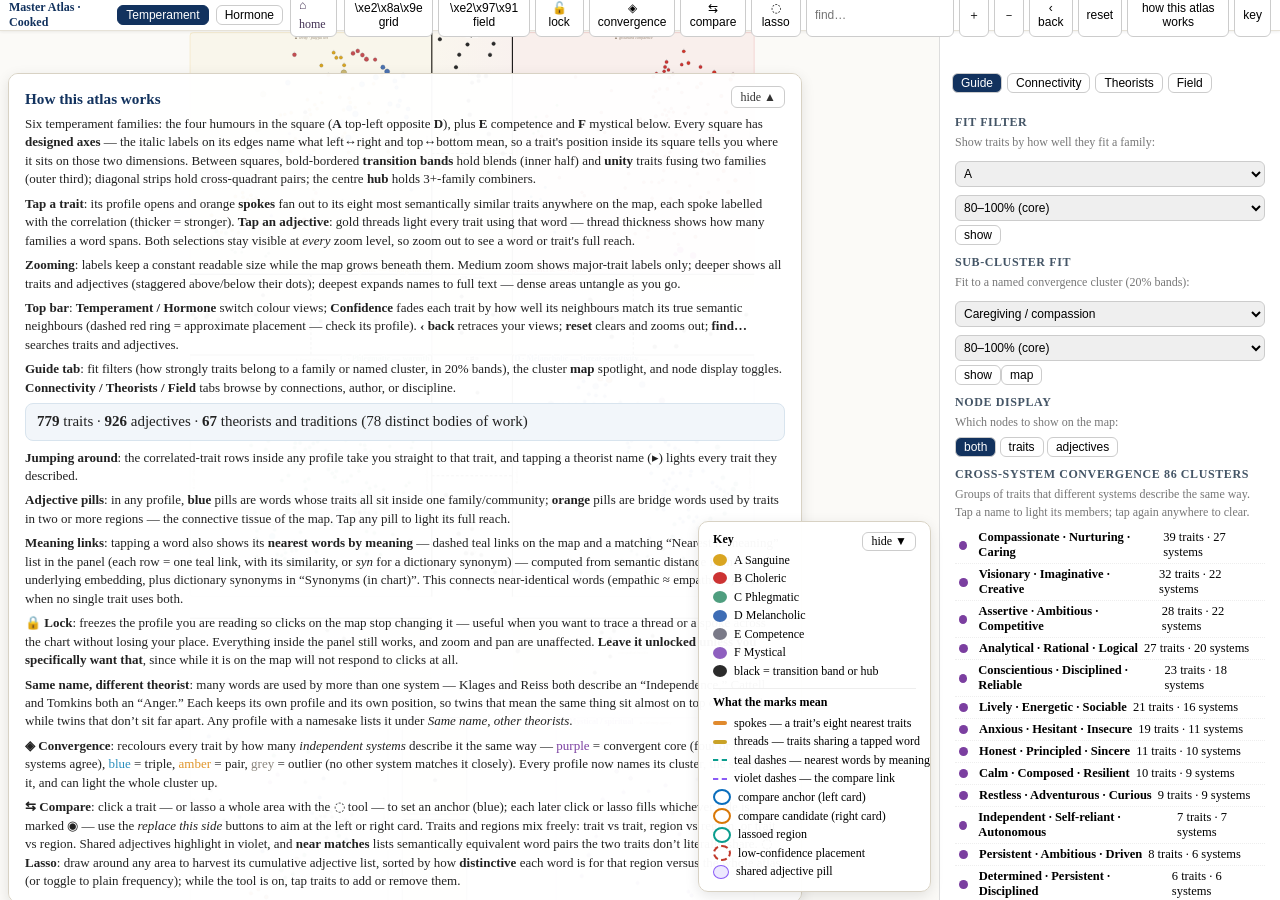
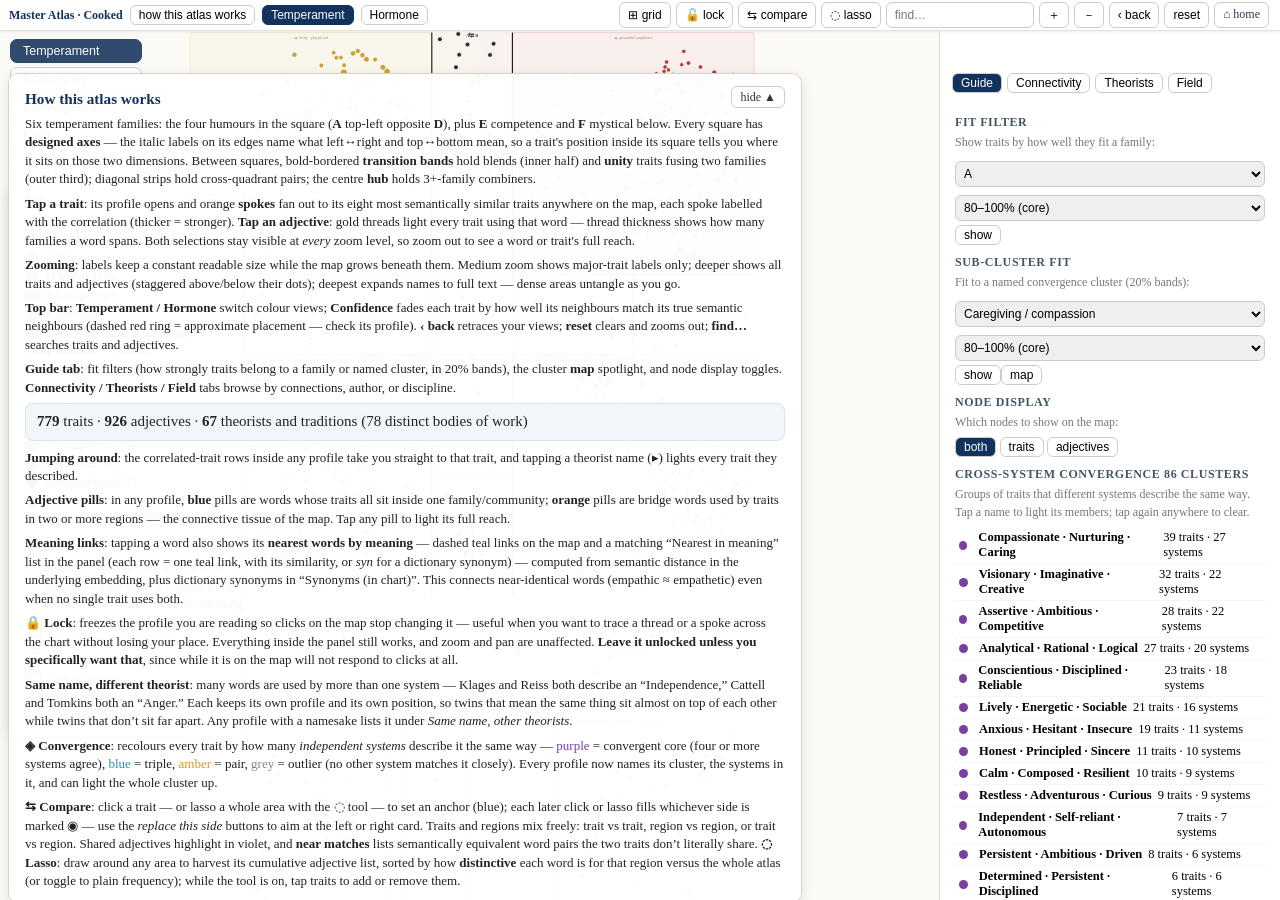
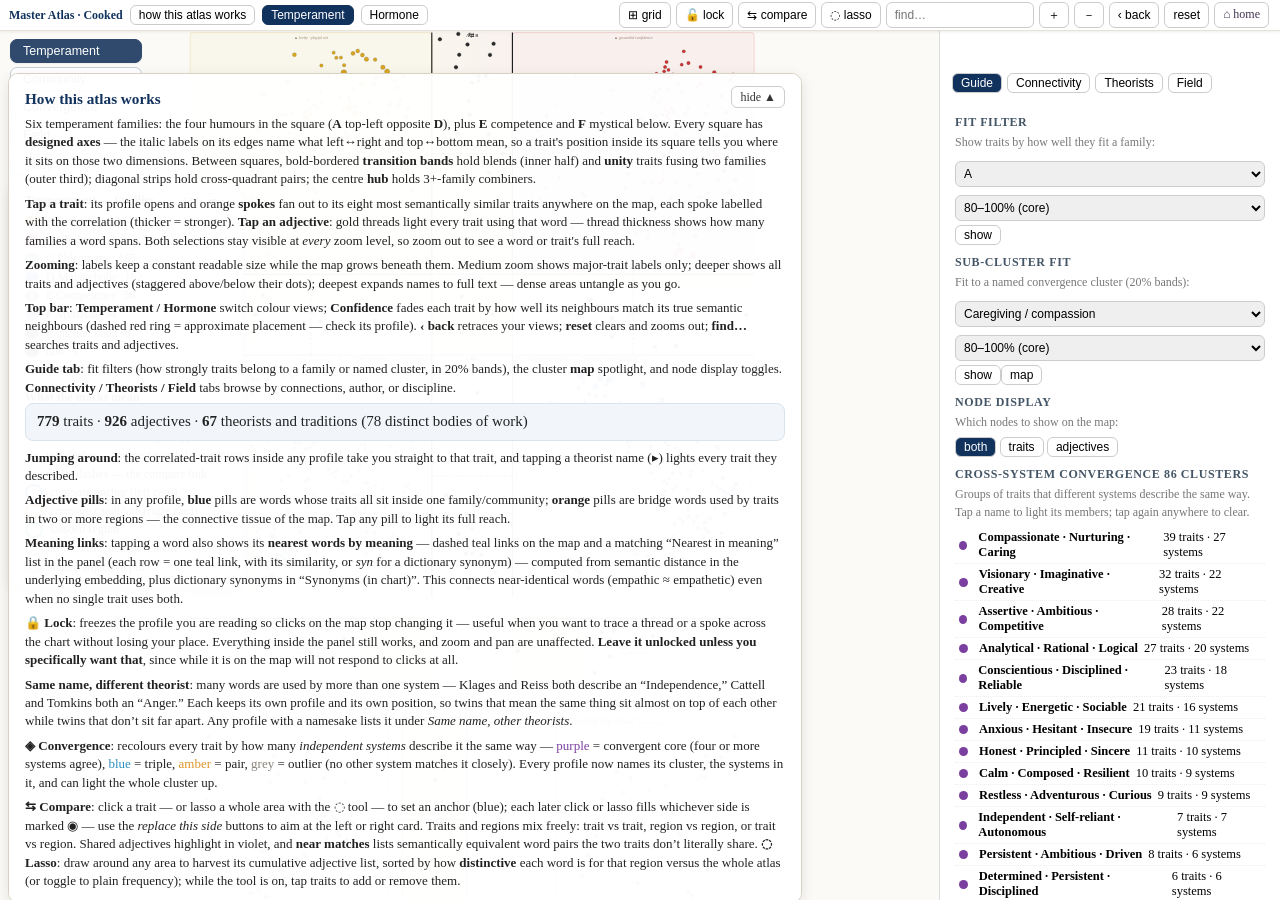
